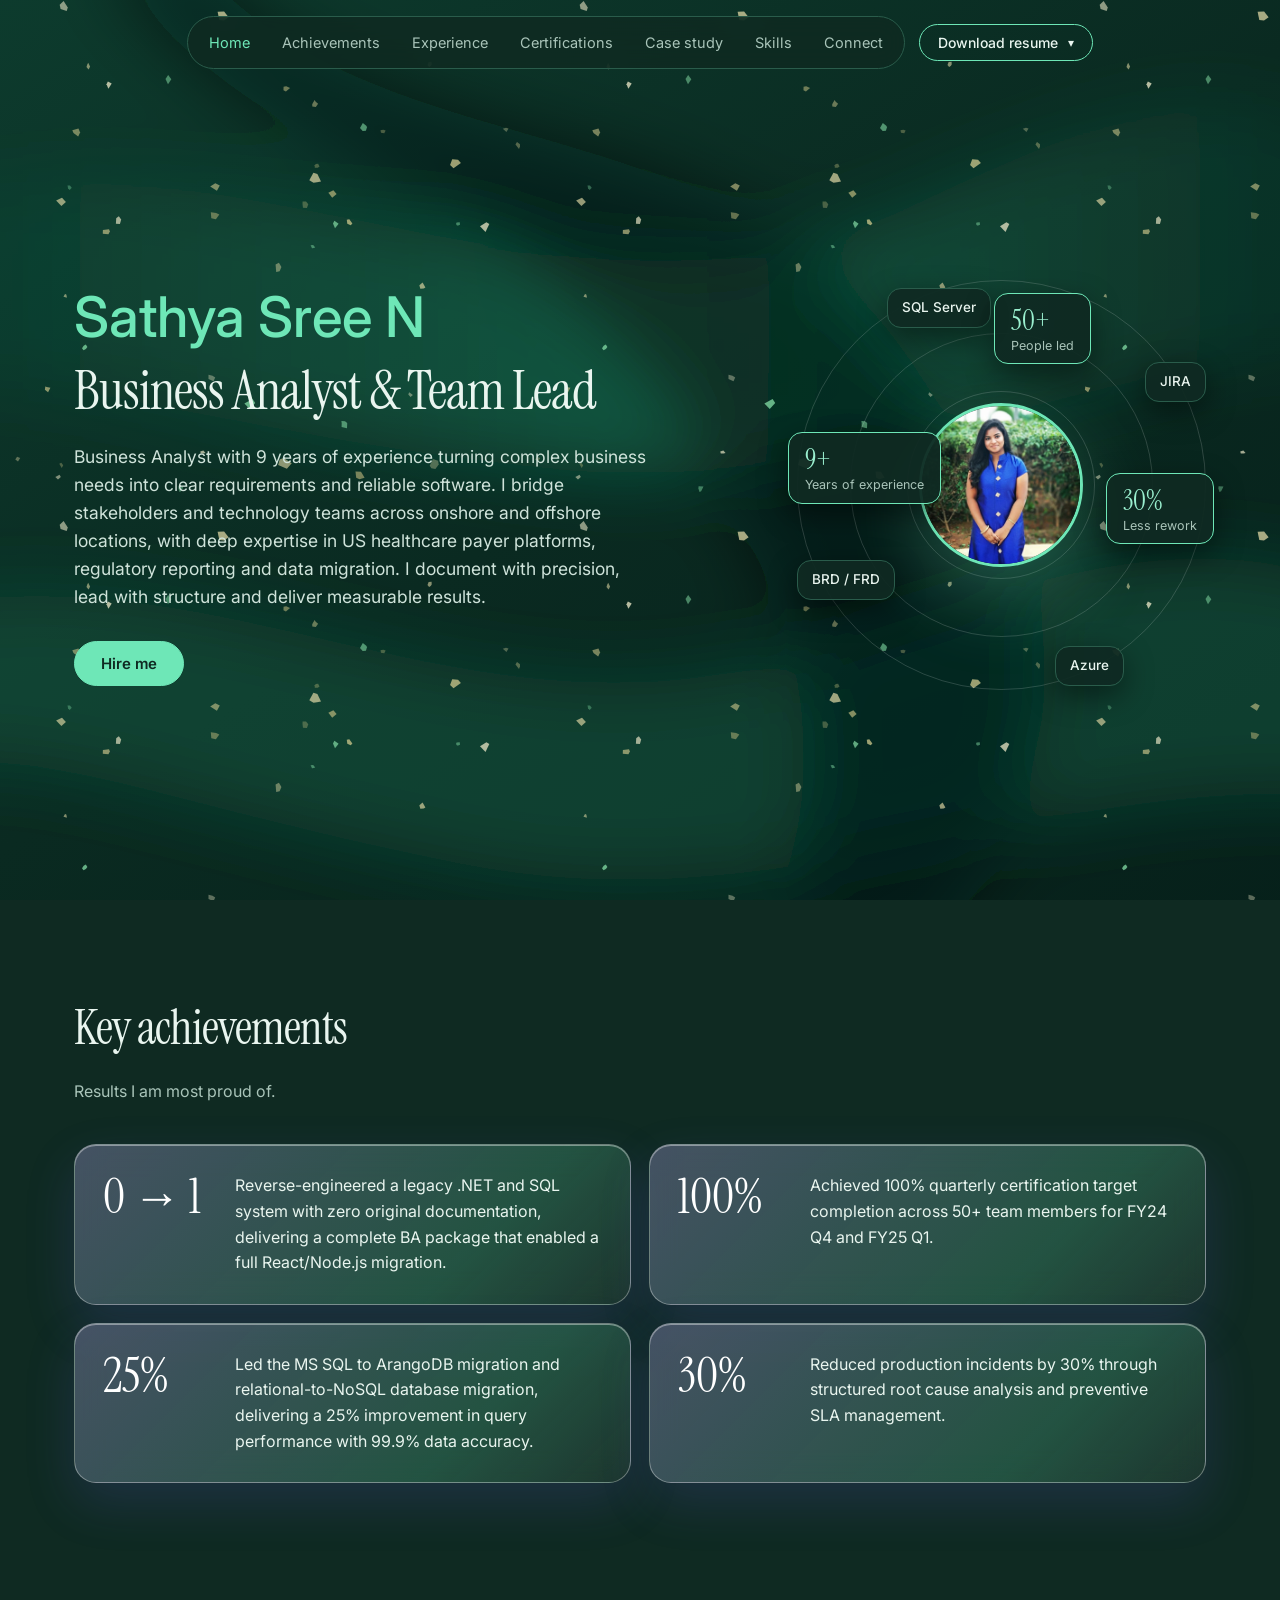
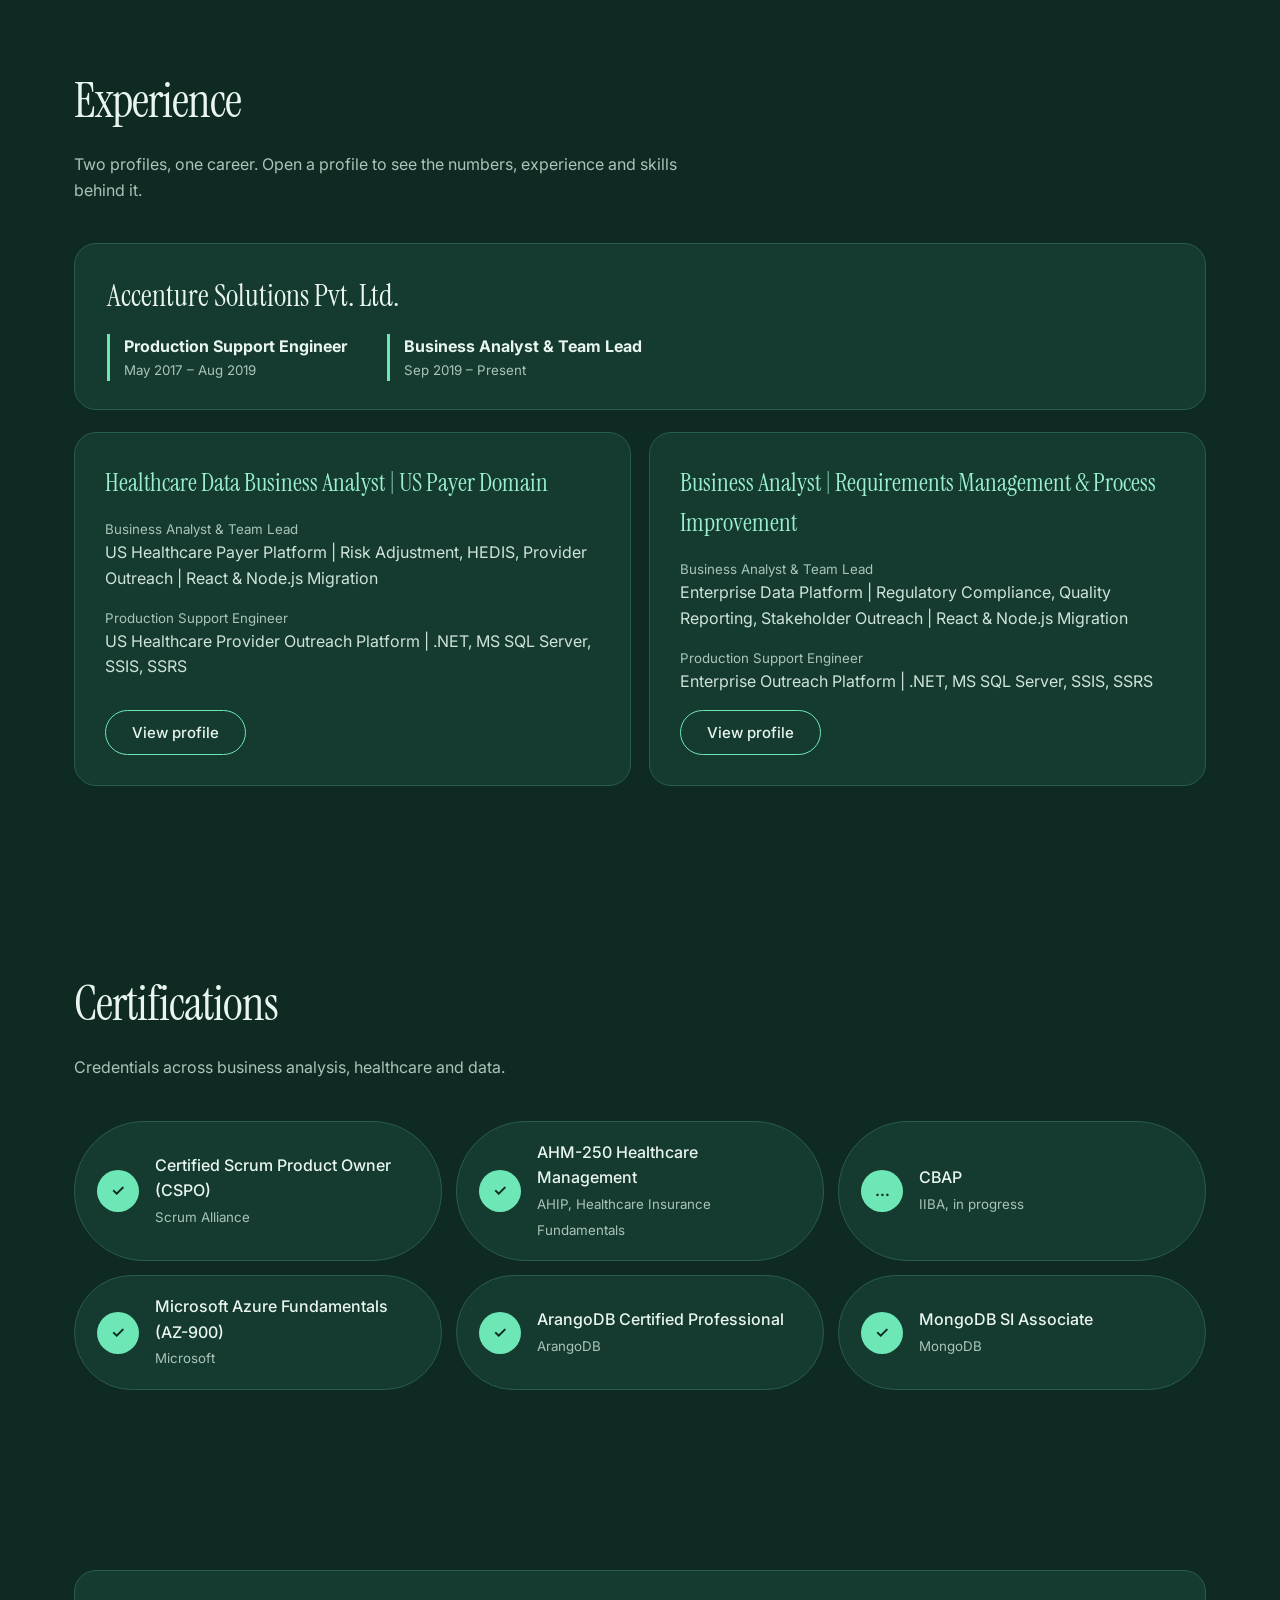
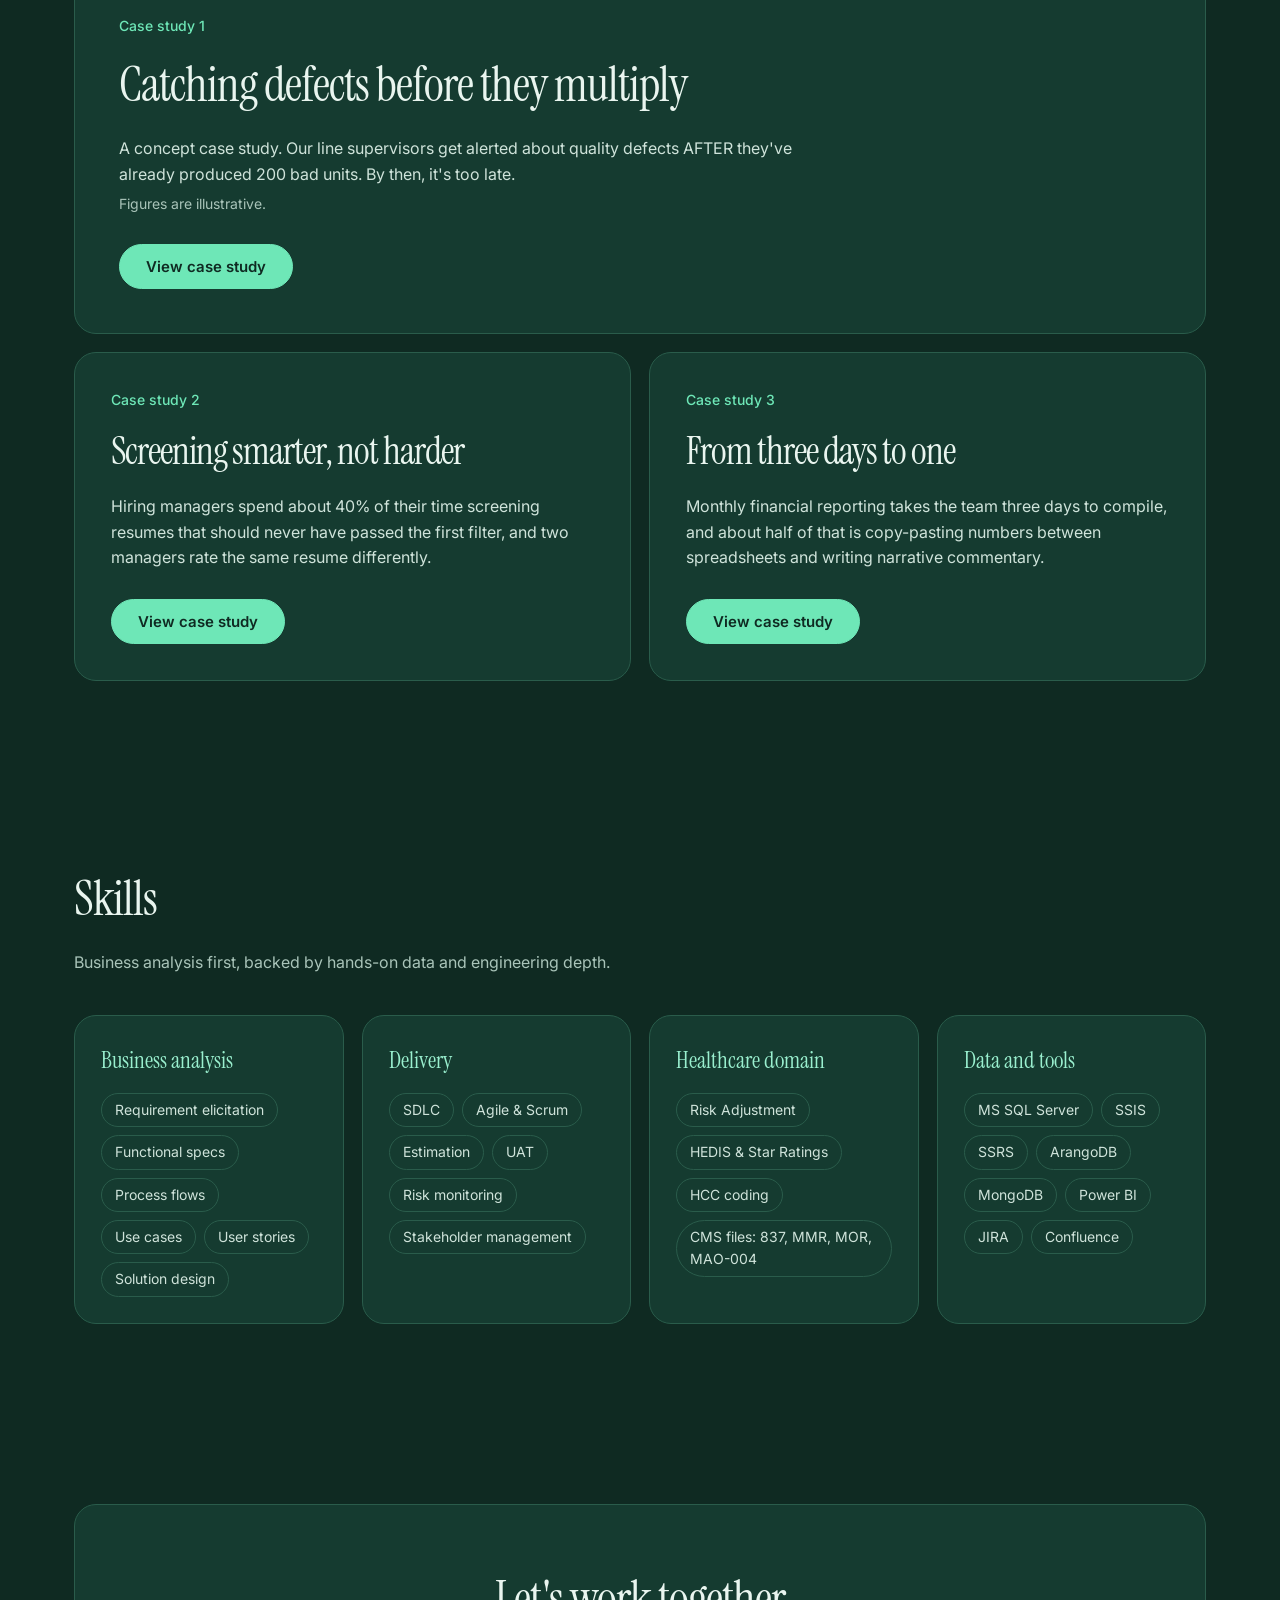
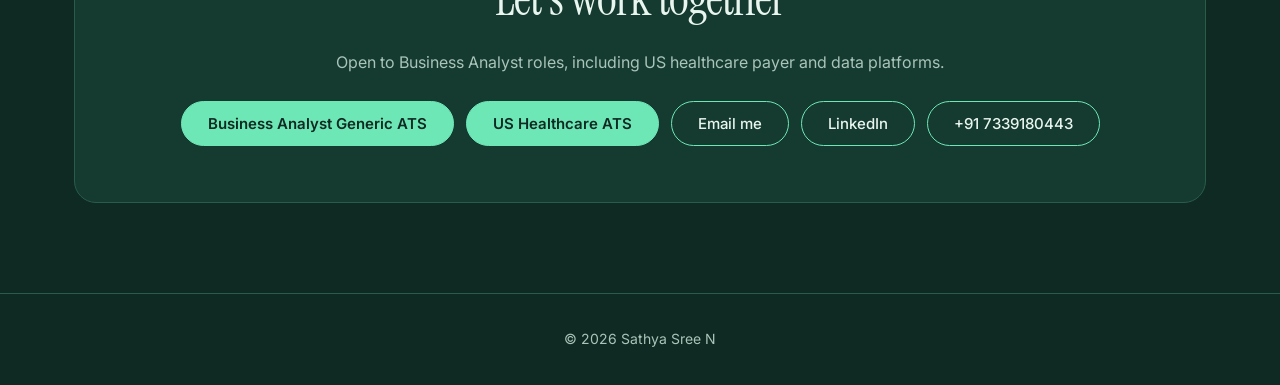
==== index.html @ e51406fa "Update index.html" ====
<!DOCTYPE html>
<html lang="en">
<head>
<meta charset="utf-8">
<meta name="viewport" content="width=device-width, initial-scale=1">
<title>Sathya Sree N | Business Analyst & Team Lead</title>
<meta name="description" content="Business Analyst and Team Lead with 9 years of experience in requirements management, process improvement and US healthcare payer platforms.">
<link rel="preconnect" href="https://fonts.googleapis.com">
<link rel="preconnect" href="https://fonts.gstatic.com" crossorigin>
<link href="https://fonts.googleapis.com/css2?family=Instrument+Serif:ital@0;1&family=Inter:wght@400;500;600&display=swap" rel="stylesheet">
<style>
:root{--bg:#0F2A22;--ink:#E9F5EF;--mute:#A9C4B9;--acc:#6EE7B7;--acc2:#9AF0CF;--card:#153B30;--line:#2A5C4B;--r:22px;--teal:#2bb3a3;--vio:#9b7bff;--paper:#F2F7F4;--deep:#0B6B4D;--text2:#3A5249;--serif:'Instrument Serif',Georgia,serif}
*{box-sizing:border-box;margin:0}
html{scroll-behavior:smooth;scroll-padding-top:90px}
body{font-family:'Inter',system-ui,sans-serif;color:var(--ink);background:var(--bg);line-height:1.6}
body::before{content:"";position:fixed;inset:0;z-index:-1;pointer-events:none;background:url("[data-uri]") 0 0/520px 520px repeat,url("[data-uri]") center/cover no-repeat}
html,body{overflow-x:hidden}body.lock{overflow:hidden}
a{color:inherit;text-decoration:none}
:focus-visible{outline:2px solid var(--acc2);outline-offset:3px}
.wrap{max-width:1180px;margin:0 auto;padding:0 24px}
.top{position:fixed;top:0;left:0;right:0;z-index:10;padding:16px 0}
.top .wrap{display:flex;align-items:center;justify-content:center;gap:14px}
nav{display:flex;gap:2px;padding:6px;border:1px solid var(--line);border-radius:99px;background:rgba(15,42,34,.82);backdrop-filter:blur(12px)}
nav a{padding:8px 15px;border-radius:99px;font-size:14.5px;color:var(--mute);transition:.2s;white-space:nowrap}
nav a:hover,nav a.on{color:var(--acc)}
.btn{display:inline-flex;align-items:center;gap:10px;padding:12px 26px;border-radius:99px;border:1px solid var(--acc);font:500 15px 'Inter';color:var(--ink);background:transparent;cursor:pointer;transition:.2s;white-space:nowrap}
.btn.solid{background:var(--acc);color:var(--bg);font-weight:600}
.dd{position:relative}.car{font-size:12px;transition:transform .2s}.dd.open .car{transform:rotate(180deg)}
.ddm{position:absolute;right:0;top:calc(100% + 10px);min-width:250px;padding:8px;border:1px solid var(--line);border-radius:18px;background:rgba(15,42,34,.97);backdrop-filter:blur(14px);box-shadow:0 20px 50px rgba(0,0,0,.5);opacity:0;visibility:hidden;transform:translateY(-8px);transition:.2s}
.dd.open .ddm{opacity:1;visibility:visible;transform:none}
.ddm a{display:block;padding:12px 16px;border-radius:12px;font-size:15px}.ddm a:hover,.ddm a:focus-visible{background:rgba(110,231,183,.16);color:var(--acc2)}
.btn.sm{padding:9px 18px;font-size:14px}
.btn:hover{background:var(--acc2);border-color:var(--acc2);color:var(--bg);transform:translateY(-2px)}
.hero{min-height:100vh;display:grid;grid-template-columns:1.25fr .75fr;align-items:center;gap:40px;padding-top:110px;padding-bottom:40px}
.name{font-size:clamp(34px,4.4vw,56px);line-height:1.2;color:var(--acc);font-weight:500}
h1{font-size:clamp(28px,4.2vw,58px);white-space:nowrap;font-weight:500;line-height:1.1;letter-spacing:-1.2px;margin:10px 0 22px}
.lead{max-width:580px;color:#CFE3DA;font-size:17.5px;margin-bottom:30px}
.glass{background:var(--card);border:1px solid var(--line);border-radius:var(--r);backdrop-filter:blur(14px)}
.orbit{position:relative;aspect-ratio:1;max-width:520px;width:100%;margin:auto}
.ring{position:absolute;border:1px solid rgba(255,255,255,.16);border-radius:50%;inset:0}
.ring:nth-child(2){inset:13%}.ring:nth-child(3){inset:27%}
.avatar{position:absolute;inset:30%;border-radius:50%;overflow:hidden;border:3px solid var(--acc);box-shadow:0 30px 80px rgba(110,231,183,.28)}
.avatar img{width:100%;height:100%;object-fit:cover;object-position:50% 18%}
.chip{position:absolute;padding:8px 14px;border-radius:14px;background:rgba(15,42,34,.94);border:1px solid var(--line);box-shadow:0 10px 30px rgba(0,0,0,.45);font-size:13.5px;font-weight:500;white-space:nowrap;animation:float 6s ease-in-out infinite}
.chip.st{padding:10px 16px;border-color:var(--acc);line-height:1.2}
.chip.st strong{display:block;font-size:24px;font-weight:600;color:var(--acc2)}.chip.st span{font-size:12.5px;color:var(--mute);font-weight:400}
.c1{top:2%;left:22%}.c2{top:20%;right:0;animation-delay:-2s}.c3{bottom:22%;left:0;animation-delay:-4s}.c4{bottom:1%;right:20%;animation-delay:-1s}
.s1{top:37%;left:-2%;animation-delay:-3s}.s2{top:47%;right:-2%;animation-delay:-5s}.s3{top:3%;right:28%;animation-delay:-2.5s}
@keyframes float{50%{transform:translateY(-10px)}}
section{padding:90px 0}
h2{font-size:clamp(30px,4vw,48px);font-weight:500;letter-spacing:-1px;margin-bottom:12px}
.sub{color:var(--mute);max-width:640px;margin-bottom:40px}
.tags{display:flex;flex-wrap:wrap;gap:8px}
.tags span{padding:5px 13px;border:1px solid var(--line);border-radius:99px;font-size:14px;color:#CFE3DA}
.grid4{display:grid;grid-template-columns:repeat(auto-fit,minmax(250px,1fr));gap:18px}.card{padding:26px}.card h3{font-size:19px;font-weight:500;margin-bottom:14px;color:var(--acc2)}.skills{border-top:1px solid var(--line)}
.srow{display:grid;grid-template-columns:230px 1fr;gap:24px;padding:22px 0;border-bottom:1px solid var(--line)}
.srow h3{font-size:18px;font-weight:500;color:var(--acc2)}
.ach{display:grid;grid-template-columns:1fr 1fr;gap:18px}
.achc{padding:28px;border-left:4px solid var(--acc);display:flex;gap:20px;align-items:flex-start}
.achc .m{font-size:40px;font-weight:600;color:var(--acc);line-height:1;min-width:112px}
.certs{display:grid;grid-template-columns:repeat(auto-fit,minmax(300px,1fr));gap:14px}
.cert{display:flex;gap:16px;align-items:center;padding:18px 22px;border:1px solid var(--line);border-radius:99px;background:var(--card)}
.cert i{width:42px;height:42px;border-radius:50%;background:var(--acc);color:var(--bg);display:grid;place-items:center;font-style:normal;font-weight:600;flex:none}
.cert b{display:block;font-weight:500}.cert small{color:var(--mute)}
.company{padding:28px 32px;margin-bottom:22px}
.company h3{font-size:26px;font-weight:500;margin-bottom:14px}
.roles{display:flex;flex-wrap:wrap;gap:12px 40px}
.roles div{border-left:3px solid var(--acc);padding-left:14px}.roles small{display:block;color:var(--mute)}
.two{display:grid;grid-template-columns:1fr 1fr;gap:18px}
.pcard{padding:30px;display:flex;flex-direction:column;gap:16px}
.pcard h3{font-size:22px;font-weight:500;color:var(--acc2)}
.pcard p{color:#CFE3DA}.pcard p small{display:block;color:var(--mute)}
.pcard .btn{align-self:flex-start;margin-top:auto}
.cs{padding:44px;text-align:left}
.cs p{max-width:700px;color:#CFE3DA;margin-bottom:6px}
.cs .btn{margin-top:22px}
.contact{text-align:center;padding:56px 30px}
.cta{display:flex;gap:12px;flex-wrap:wrap}.contact .cta{justify-content:center;margin-top:26px}
footer{padding:34px 0;text-align:center;color:var(--mute);font-size:14px;border-top:1px solid var(--line)}
/* modal */
dialog{width:min(1100px,94vw);max-height:90vh;margin:auto;border:1px solid var(--line);border-radius:26px;background:#0F2A22;color:var(--ink);padding:0;overflow:auto}
dialog::backdrop{background:rgba(0,0,0,.75);backdrop-filter:blur(4px)}
.x{position:sticky;top:14px;float:right;margin:14px 14px 0 0;width:40px;height:40px;border-radius:50%;border:1px solid var(--line);background:#153B30;color:var(--ink);font-size:18px;cursor:pointer;z-index:2}
.mb{padding:36px 40px 44px}
.mb h2{font-size:34px}.mb h3{font-size:22px;font-weight:500;margin:38px 0 6px;color:var(--acc2)}
.mb h4{font-weight:500;margin:20px 0 8px}
.mb p{color:#CFE3DA;margin-bottom:10px}
.mb ul{padding-left:20px;color:#DCEBE3}.mb li{margin-bottom:8px}
.nums{display:grid;grid-template-columns:repeat(auto-fit,minmax(170px,1fr));gap:12px;margin-top:14px}
.nums div{padding:18px;border:1px solid var(--line);border-radius:18px;background:var(--card)}
.nums b{display:block;font-size:34px;font-weight:600;color:var(--acc)}.nums span{font-size:14px;color:var(--mute)}
.scroll{overflow-x:auto;margin:10px 0}
table{border-collapse:collapse;width:100%;font-size:14px;min-width:560px}
th,td{padding:8px 12px;border-bottom:1px solid var(--line);text-align:left;vertical-align:top}
th{color:var(--mute);font-weight:500}
td.g{background:rgba(110,231,183,.12);color:var(--acc2);font-weight:500}
.row{display:flex;flex-wrap:wrap;gap:8px;align-items:stretch;margin:12px 0}
.box{flex:1 1 130px;padding:12px 14px;border:1px solid var(--line);border-radius:14px;background:var(--card);font-size:14px}
.box b{display:block;font-weight:500}.box span{color:var(--mute);font-size:13px}
.box.s{border-color:var(--teal)}.box.p{border-color:var(--vio)}.box.r{border-color:var(--acc)}.box.y{border-color:#e0b341}
.ar{align-self:center;color:var(--acc2)}
.lane{display:grid;gap:8px;align-items:center;padding:10px 0;border-bottom:1px dashed var(--line)}
.lane .ln{font-size:13px;color:var(--mute)}
.node{padding:8px 10px;border-radius:12px;font-size:13px;line-height:1.35;border:1px solid var(--line)}
.node.s{border-color:var(--teal);background:rgba(43,179,163,.12)}.node.p{border-color:var(--vio);background:rgba(155,123,255,.12)}
.node.d{border:2px solid #e0b341;border-radius:99px;text-align:center}.node.b{border-color:var(--acc);background:rgba(236,74,37,.2)}.node.l{border-style:dashed;color:var(--acc2)}
.tl-s td{background:rgba(43,179,163,.08)}.tl-p td{background:rgba(155,123,255,.08)}
.paper{background:#fff;color:#222;border-color:#ddd}.paper .x{background:#f1f1f1;color:#222;border-color:#ddd}
.paper .mb h2{color:#1a1a1a;font-weight:600;font-size:clamp(30px,4vw,44px);line-height:1.15}.paper .mb h3{color:#1a1a1a;font-weight:600;font-size:26px;margin:56px 0 6px;padding-top:28px;border-top:1px solid #e5e5e5}.paper .mb h4{color:#1a1a1a;font-weight:600}
.paper .mb p,.paper .mb li{color:#555}.paper .legend{color:#777}
.bar{display:flex;height:6px;width:240px;margin-bottom:34px}.bar i{flex:1}
.quote2{border-left:4px solid #1f7a63;padding:6px 0 6px 18px;font-size:18px;color:#222;margin:22px 0;max-width:760px}
.toc{display:grid;grid-template-columns:1fr 1fr;gap:4px 40px;margin-top:26px;font-size:14px;color:#444}
.paper .box{background:#f3f1ea;border:1.5px solid #bdb8a8;color:#333;text-align:center}.paper .box span{color:inherit;opacity:.85}
.paper .box.s{background:#e3f4ee;border-color:#2a9d7f;color:#0f5c47}.paper .box.p{background:#ecebfb;border-color:#5b57d6;color:#3a37a0}.paper .box.r{background:#fdeaea;border-color:#d64545;color:#8a1f1f}.paper .box.y{background:#fdf0dc;border-color:#d98b2b;color:#8a4b00}
.paper .ar{color:#555}
.paper th{color:#555;border-bottom:1px solid #ccc}.paper td{border-bottom:1px solid #eee;color:#333}
.paper tr.sh td{font-weight:600;color:#1a1a1a}.paper tr.sh.s td{background:#dff1ea}.paper tr.sh.p td{background:#e8e7fa}
.pill{display:inline-block;min-width:52px;padding:6px 10px;border-radius:8px;border:1.5px solid;text-align:center;font-weight:600}
.pill.R{background:#ecebfb;border-color:#5b57d6;color:#3a37a0}.pill.A{background:#e3f4ee;border-color:#2a9d7f;color:#0f5c47}.pill.C{background:#fdf0dc;border-color:#d98b2b;color:#8a4b00}.pill.I{background:#f1efe8;border-color:#bbb;color:#555}
.tb{display:flex;align-items:center;gap:14px;margin:10px 0;font-size:14px;color:#555}.tb>span:first-child{width:56px}
.t1{flex:1;height:34px;border-radius:8px;border:1.5px solid #d64545;background:#fdeaea}.t2{width:9%;height:34px;border-radius:8px;border:1.5px solid #2a9d7f;background:#e3f4ee}
.paper .nums div{background:#f3f1ea;border-color:#ddd}.paper .nums b{color:#1f7a63;font-size:26px}.paper .nums span{color:#555}
.lgd{display:flex;flex-wrap:wrap;gap:18px;font-size:13px;color:#555;margin-top:6px}.lgd i{display:inline-block;width:14px;height:14px;border:1.5px solid;border-radius:4px;margin-right:6px;vertical-align:-2px}
.legend{font-size:13px;color:var(--mute);margin-top:8px}
/* forest and mint refinements */
.cs-label{display:block;font-size:14px;font-weight:500;color:var(--acc);margin-bottom:10px}
.cs-row{display:grid;grid-template-columns:1fr 1fr;gap:18px;margin-top:18px}
.cs-row .cs{padding:36px}.cs-row .cs h2{font-size:clamp(28px,3vw,38px)}
/* case study pop-up: cream with iridescent lavender and mint glass */
.paper{background-color:#F4F2EC;background-image:radial-gradient(circle 280px at 94% 5%,rgba(140,123,224,.6),rgba(185,168,240,.35) 45%,transparent 72%),radial-gradient(circle 190px at 85% 2%,rgba(237,230,255,.95),transparent 70%),radial-gradient(circle 300px at 3% 55%,rgba(108,203,176,.55),rgba(159,230,206,.35) 45%,transparent 72%),radial-gradient(circle 190px at 11% 50%,rgba(228,251,243,.95),transparent 70%),radial-gradient(circle 260px at 98% 100%,rgba(185,168,240,.5),transparent 72%);background-size:100% 1700px;background-repeat:repeat-y;background-attachment:local;border:8px solid #fff;border-radius:36px;box-shadow:0 30px 90px rgba(91,79,196,.25)}
.paper .x{background:rgba(255,255,255,.8);backdrop-filter:blur(10px);border-color:#fff}
.paper .scroll,.paper .nums div{background:rgba(255,255,255,.62);backdrop-filter:blur(14px);border:1px solid #fff;border-radius:18px;box-shadow:0 12px 34px rgba(91,79,196,.08)}
.paper .scroll{padding:6px 14px}
.paper .btn.solid{background:#B9A8F0;border-color:#B9A8F0;color:#15141A}
.paper .btn.solid:hover{background:#15141A;border-color:#15141A;color:#fff}
.paper .mb h3{border-top-color:rgba(21,20,26,.1)}
/* case study pop-up: background artwork (assets/Case Study BG.jpeg) */
.paper .mb{position:relative;isolation:isolate}
.paper .mb::before{content:"";display:block;position:sticky;top:0;z-index:-1;height:90vh;margin:-36px -40px calc(36px - 90vh);pointer-events:none;background:linear-gradient(90deg,rgba(244,242,236,.5) 0%,rgba(244,242,236,.3) 50%,rgba(244,242,236,.15) 100%),url("assets/Case%20Study%20BG.jpeg") center/cover no-repeat}
/* key achievements cards: lavender and mint frosted glass */
.achc{background:linear-gradient(135deg,rgba(185,168,240,.32),rgba(110,231,183,.22) 70%,rgba(255,255,255,.06)),rgba(15,42,34,.55);border:1px solid rgba(255,255,255,.35);backdrop-filter:blur(16px);box-shadow:inset 0 1px 0 rgba(255,255,255,.4),0 20px 50px rgba(91,79,196,.2)}
.achc .m{color:#fff}
@media(max-width:900px){.paper .mb::before{margin:-24px -20px calc(24px - 90vh)}.cs-row{grid-template-columns:1fr}.cs-row .cs{padding:28px}}
:root{--serif:'Instrument Serif',Georgia,serif}
main h1,main h2,main h3,dialog:not(.paper) h2,dialog:not(.paper) h3{font-family:var(--serif);font-weight:400}
main h1{letter-spacing:-1px}
.card h3{font-size:23px}.pcard h3{font-size:25px}.company h3{font-size:30px}
.achc .m,.chip.st strong,.nums b{font-family:var(--serif);font-weight:400}
.achc .m{font-size:48px}.chip.st strong{font-size:28px}
.light{background:var(--paper);color:var(--bg)}
.light .sub{color:var(--text2)}
.light h2{color:var(--bg)}
.light .cert{background:#fff;border-color:#D3E2DA}
.light .cert b{color:var(--bg)}.light .cert small{color:var(--text2)}
.light .cert i{background:var(--deep);color:#fff}
@media(max-width:900px){nav{display:none}.top .wrap{justify-content:flex-end}.hero{grid-template-columns:1fr}h1{font-size:7vw}.orbit{max-width:360px}.chip{font-size:11.5px;padding:6px 10px}.chip.st{padding:7px 10px}.chip.st strong{font-size:18px}.chip.st span{font-size:10.5px}.ach,.two{grid-template-columns:1fr}.srow{grid-template-columns:1fr;gap:10px}.achc{flex-direction:column;gap:8px}.mb{padding:24px 20px}.toc{grid-template-columns:1fr}.cs{padding:28px}}
@media(prefers-reduced-motion:reduce){*{animation:none!important;scroll-behavior:auto!important}}
</style>
</head>
<body>
<div class="top"><div class="wrap">
<nav aria-label="Main"><a class="on" href="#home">Home</a><a href="#achievements">Achievements</a><a href="#experience">Experience</a><a href="#certifications">Certifications</a><a href="#case-study">Case study</a><a href="#skills">Skills</a><a href="#connect">Connect</a></nav>
<div class="dd"><button class="btn sm" id="ddbtn" aria-haspopup="true" aria-expanded="false">Download resume <span class="car">▾</span></button>
<div class="ddm" id="ddm" role="menu"><a role="menuitem" href="assets/Sathya_Sree_N_Resume_Generic_ATS.pdf" download>Business Analyst Generic ATS</a><a role="menuitem" href="assets/Sathya_Sree_N_Resume_Healthcare_ATS.pdf" download>US Healthcare ATS</a></div></div>
</div></div>

<main>
<div class="wrap hero" id="home">
<div>
<p class="name">Sathya Sree N</p>
<h1>Business Analyst &amp; Team Lead</h1>
<p class="lead">Business Analyst with 9 years of experience turning complex business needs into clear requirements and reliable software. I bridge stakeholders and technology teams across onshore and offshore locations, with deep expertise in US healthcare payer platforms, regulatory reporting and data migration. I document with precision, lead with structure and deliver measurable results.</p>
<div class="cta"><a class="btn solid" href="#connect">Hire me</a></div>
</div>
<div class="orbit">
<div class="ring"></div><div class="ring"></div><div class="ring"></div>
<div class="avatar"><img src="[data-uri]" alt="Sathya Sree N"></div>
<span class="chip c1">SQL Server</span><span class="chip c2">JIRA</span><span class="chip c3">BRD / FRD</span><span class="chip c4">Azure</span>
<div class="chip st s1"><strong>9+</strong><span>Years of experience</span></div>
<div class="chip st s2"><strong>30%</strong><span>Less rework</span></div>
<div class="chip st s3"><strong>50+</strong><span>People led</span></div>
</div>
</div>

<section id="achievements"><div class="wrap">
<h2>Key achievements</h2><p class="sub">Results I am most proud of.</p>
<div class="ach">
<div class="glass achc"><div class="m">0 → 1</div><p>Reverse-engineered a legacy .NET and SQL system with zero original documentation, delivering a complete BA package that enabled a full React/Node.js migration.</p></div>
<div class="glass achc"><div class="m">100%</div><p>Achieved 100% quarterly certification target completion across 50+ team members for FY24 Q4 and FY25 Q1.</p></div>
<div class="glass achc"><div class="m">25%</div><p>Led the MS SQL to ArangoDB migration and relational-to-NoSQL database migration, delivering a 25% improvement in query performance with 99.9% data accuracy.</p></div>
<div class="glass achc"><div class="m">30%</div><p>Reduced production incidents by 30% through structured root cause analysis and preventive SLA management.</p></div>
</div></div></section>

<section id="experience"><div class="wrap">
<h2>Experience</h2><p class="sub">Two profiles, one career. Open a profile to see the numbers, experience and skills behind it.</p>
<div class="glass company"><h3>Accenture Solutions Pvt. Ltd.</h3>
<div class="roles"><div><b>Production Support Engineer</b><small>May 2017 – Aug 2019</small></div><div><b>Business Analyst &amp; Team Lead</b><small>Sep 2019 – Present</small></div></div></div>
<div class="two">
<div class="glass pcard"><h3>Healthcare Data Business Analyst | US Payer Domain</h3>
<p><small>Business Analyst &amp; Team Lead</small>US Healthcare Payer Platform | Risk Adjustment, HEDIS, Provider Outreach | React &amp; Node.js Migration</p>
<p><small>Production Support Engineer</small>US Healthcare Provider Outreach Platform | .NET, MS SQL Server, SSIS, SSRS</p>
<button class="btn" data-profile="hc">View profile</button></div>
<div class="glass pcard"><h3>Business Analyst | Requirements Management &amp; Process Improvement</h3>
<p><small>Business Analyst &amp; Team Lead</small>Enterprise Data Platform | Regulatory Compliance, Quality Reporting, Stakeholder Outreach | React &amp; Node.js Migration</p>
<p><small>Production Support Engineer</small>Enterprise Outreach Platform | .NET, MS SQL Server, SSIS, SSRS</p>
<button class="btn" data-profile="gen">View profile</button></div>
</div></div></section>

<section id="certifications"><div class="wrap">
<h2>Certifications</h2><p class="sub">Credentials across business analysis, healthcare and data.</p>
<div class="certs">
<div class="cert"><i>✓</i><div><b>Certified Scrum Product Owner (CSPO)</b><small>Scrum Alliance</small></div></div>
<div class="cert"><i>✓</i><div><b>AHM-250 Healthcare Management</b><small>AHIP, Healthcare Insurance Fundamentals</small></div></div>
<div class="cert"><i>…</i><div><b>CBAP</b><small>IIBA, in progress</small></div></div>
<div class="cert"><i>✓</i><div><b>Microsoft Azure Fundamentals (AZ-900)</b><small>Microsoft</small></div></div>
<div class="cert"><i>✓</i><div><b>ArangoDB Certified Professional</b><small>ArangoDB</small></div></div>
<div class="cert"><i>✓</i><div><b>MongoDB SI Associate</b><small>MongoDB</small></div></div>
</div></div></section>

<section id="case-study"><div class="wrap">
<div class="glass cs">
<span class="cs-label">Case study 1</span>
<h2>Catching defects before they multiply</h2>
<p>A concept case study. Our line supervisors get alerted about quality defects AFTER they've already produced 200 bad units. By then, it's too late.</p>
<p style="color:var(--mute);font-size:14px">Figures are illustrative.</p>
<button class="btn solid" id="csbtn">View case study</button>
</div>
<div class="cs-row">
<div class="glass cs"><span class="cs-label">Case study 2</span><h2>Screening smarter, not harder</h2>
<p>Hiring managers spend about 40% of their time screening resumes that should never have passed the first filter, and two managers rate the same resume differently.</p><button class="btn solid" id="cs2btn">View case study</button></div>
<div class="glass cs"><span class="cs-label">Case study 3</span><h2>From three days to one</h2>
<p>Monthly financial reporting takes the team three days to compile, and about half of that is copy-pasting numbers between spreadsheets and writing narrative commentary.</p><button class="btn solid" id="cs3btn">View case study</button></div>
</div></div></section>

<section id="skills"><div class="wrap">
<h2>Skills</h2><p class="sub">Business analysis first, backed by hands-on data and engineering depth.</p>
<div class="grid4">
<div class="glass card"><h3>Business analysis</h3><div class="tags"><span>Requirement elicitation</span><span>Functional specs</span><span>Process flows</span><span>Use cases</span><span>User stories</span><span>Solution design</span></div></div>
<div class="glass card"><h3>Delivery</h3><div class="tags"><span>SDLC</span><span>Agile &amp; Scrum</span><span>Estimation</span><span>UAT</span><span>Risk monitoring</span><span>Stakeholder management</span></div></div>
<div class="glass card"><h3>Healthcare domain</h3><div class="tags"><span>Risk Adjustment</span><span>HEDIS &amp; Star Ratings</span><span>HCC coding</span><span>CMS files: 837, MMR, MOR, MAO-004</span></div></div>
<div class="glass card"><h3>Data and tools</h3><div class="tags"><span>MS SQL Server</span><span>SSIS</span><span>SSRS</span><span>ArangoDB</span><span>MongoDB</span><span>Power BI</span><span>JIRA</span><span>Confluence</span></div></div>
</div></div></section>

<section id="connect"><div class="wrap">
<div class="glass contact">
<h2>Let's work together</h2>
<p class="sub" style="margin:0 auto">Open to Business Analyst roles, including US healthcare payer and data platforms.</p>
<div class="cta">
<a class="btn solid" href="assets/Sathya_Sree_N_Resume_Generic_ATS.pdf" download>Business Analyst Generic ATS</a>
<a class="btn solid" href="assets/Sathya_Sree_N_Resume_Healthcare_ATS.pdf" download>US Healthcare ATS</a>
<a class="btn" href="mailto:nsathyasree96@gmail.com">Email me</a>
<a class="btn" href="https://linkedin.com/in/sathya-sree-nerinjil" target="_blank" rel="noopener">LinkedIn</a>
<a class="btn" href="tel:+917339180443">+91 7339180443</a>
</div></div></div></section>
</main>
<footer>© 2026 Sathya Sree N</footer>

<dialog id="dlg" aria-label="Details"><button class="x" aria-label="Close">✕</button><div class="mb" id="dbody"></div></dialog>

<script>
const $=s=>document.querySelector(s),dlg=$('#dlg'),body=$('#dbody');
const li=a=>'<ul>'+a.map(x=>'<li>'+x+'</li>').join('')+'</ul>';
const tbl=(h,r,cls)=>'<div class="scroll"><table><tr>'+h.map(x=>'<th>'+x+'</th>').join('')+'</tr>'+r.map(x=>'<tr'+(x._c?' class="'+x._c+'"':'')+'>'+x.map(c=>'<td>'+c+'</td>').join('')+'</tr>').join('')+'</table></div>';
const flow=(a,k)=>'<div class="row">'+a.map((x,i)=>(i?'<span class="ar">→</span>':'')+'<div class="box '+(k&&k[i]||'')+'"><b>'+x[0]+'</b><span>'+(x[1]||'')+'</span></div>').join('')+'</div>';
function open(html,cls){dlg.className=cls||'';body.innerHTML=html;dlg.showModal();document.body.classList.add('lock');dlg.scrollTop=0}
dlg.addEventListener('close',()=>document.body.classList.remove('lock'));
dlg.querySelector('.x').onclick=()=>dlg.close();
dlg.addEventListener('click',e=>{if(e.target===dlg)dlg.close()});

/* ---------- profiles ---------- */
const nums=[['9','Years of experience'],['30%','Less rework through stakeholder workshops'],['95%','On-time delivery adherence'],['98%','SLA adherence'],['50+','Team members led, 100% certified'],['25%','Query performance improvement'],['99.9%','Data accuracy and uptime'],['40%','Manual reporting effort cut']];
function prof(hc){
 const H=(a,b)=>hc?a:b;
 const ba=[
 H('Owned end-to-end requirements for a Risk Adjustment platform processing CMS regulatory files, including 837 professional/institutional claims, MMRs, MORs, and MAO-004 encounter submissions, ensuring software and systems aligned fully with CMS guidelines and client compliance obligations.','Owned end-to-end requirements for a compliance-driven data platform handling multiple categories of structured regulatory file submissions, ensuring software and systems aligned fully with governing standards and client compliance obligations.'),
 H('Designed and proposed solutions for HCC Combo Code logic covering ICD-10-CM combination mapping, UI override mechanics, and downstream scoring impact, enabling coders to accurately resolve complex diagnoses within the chart review workflow.','Designed and proposed solutions for complex business rule logic, including multi-condition combination mapping, UI override mechanics, and downstream scoring impact, enabling end users to accurately resolve multi-variable cases within a structured review workflow.'),
 H('Authored functional specifications, process flows, use cases, and user stories for a D3 reporting suite delivering provider and member engagement KPIs, Risk Score revenue projections, chart retrieval metrics, and HEDIS Star Ratings to clinical and operations leadership.','Authored functional specifications, process flows, use cases, and user stories for an executive reporting suite delivering engagement KPIs, revenue projections, retrieval metrics, and quality ratings to operational and executive leadership.'),
 'Reverse-engineered a legacy .NET and SQL Server application with zero existing documentation, independently rebuilding the complete BA specification package, including process flows, user stories, data flow diagrams, and acceptance criteria, to enable a React/Node.js migration.',
 'Facilitated cross-functional requirement workshops with '+H('US onshore','onshore')+' stakeholders, reducing rework cycles by approximately 30% through improved requirement clarity.',
 'Collaborated with project managers on project scope, objectives, and deliverables, supporting project planning and estimation using JIRA across a distributed onshore/offshore team, sustaining 95% on-time delivery adherence.',
 'Monitored project progress against plan, identifying risks and deviations early; directed the automation team and managed production support rotations, achieving 98% SLA adherence through structured shift scheduling and root cause analysis.',
 'Drove team capability development, achieving 100% quarterly certification completion across 50+ team members for FY24 Q4 and FY25 Q1.',
 'Participated in system testing, regression testing, and user acceptance testing (UAT), validating that implemented solutions met specified requirements; '+H('identified encounter-level chart review edge cases missed during QA.','identified complex review-logic edge cases missed during QA.')];
 const ps=[
 'Maintained 99.9% uptime for a .NET-based document processing and file intake application supporting '+H('US healthcare provider','enterprise')+' outreach operations.',
 'Optimized SQL stored procedures, queries, and triggers for high-volume data processing, improving data retrieval speed by 30% through query tuning and indexing.',
 'Built SSIS ETL pipelines and SSRS reports that automated manual reporting workflows, cutting manual effort by 40% and improving downstream data accuracy.',
 'Led the end-to-end '+H('MS SQL to ArangoDB','relational-to-NoSQL')+' migration, covering schema mapping, data integrity validation, and performance benchmarking, delivering a 25% query performance improvement with 99.9% data accuracy.',
 'Maintained 98% SLA compliance by performing root cause analysis on P1/P2 production incidents and implementing preventive fixes to reduce recurrence.'];
 const sk=hc?[['Domain','Risk Adjustment (RA), HEDIS & Star Ratings, HCC Coding, CMS Regulatory Files (837, MMR, MOR, MAO-004), Provider Outreach, Chart Review'],['BA Methods','Requirement Elicitation, Functional Specifications, Process Flow Mapping, Use Case & User Story Documentation, Solution Design'],['Project & Delivery','SDLC, Agile & Scrum, Project Scope & Planning, Estimation (JIRA), Risk Monitoring, System Testing, UAT & Validation'],['Databases','MS SQL Server, PL/SQL (Oracle), ArangoDB, MongoDB (SI Associate Certified)'],['ETL / Reporting','SSIS, SSRS, D3 Dashboard Requirements, Power BI (Familiarity)'],['Cloud / Tools','Microsoft Azure (AZ-900), Databricks (Read Access), JIRA, Trello, Confluence, MS Office, Zoho CRM']]
 :[['BA Methods','Requirement Elicitation, Functional Specifications, Process Flow Mapping, Use Case & User Story Documentation, Solution Design, BRD/FRD Authoring'],['Project & Delivery','SDLC, Agile & Scrum, Project Scope & Planning, Estimation (JIRA), Risk Monitoring, System Testing, UAT & Validation'],['Domain','Regulatory & Compliance Reporting, Quality Ratings & Scoring Models, Complex Business Rule Logic, Structured File Processing, Stakeholder Outreach'],['Databases','MS SQL Server, PL/SQL (Oracle), ArangoDB, MongoDB (SI Associate Certified)'],['ETL / Reporting','SSIS, SSRS, Executive Dashboard Requirements, Power BI (Familiarity)'],['Cloud / Tools','Microsoft Azure (AZ-900), Databricks (Read Access), JIRA, Trello, Confluence, MS Office, Zoho CRM']];
 return '<h2>'+H('Healthcare Data Business Analyst','Business Analyst')+'</h2><p>'+H('US Payer Domain','Requirements Management & Process Improvement')+'</p>'+
 '<h3>By the numbers: impact at a glance</h3><div class="nums">'+nums.map(n=>'<div><b>'+n[0]+'</b><span>'+n[1]+'</span></div>').join('')+'</div>'+
 '<h3>Experience</h3><h4>Business Analyst &amp; Team Lead | Accenture Solutions Pvt. Ltd. | Sep 2019 – Present</h4><p style="color:var(--mute)">'+H('US Healthcare Payer Platform | Risk Adjustment, HEDIS, Provider Outreach | React & Node.js Migration','Enterprise Data Platform | Regulatory Compliance, Quality Reporting, Stakeholder Outreach | React & Node.js Migration')+'</p>'+li(ba)+
 '<h4>Production Support Engineer | Accenture Solutions Pvt. Ltd. | May 2017 – Aug 2019</h4><p style="color:var(--mute)">'+H('US Healthcare Provider Outreach Platform','Enterprise Outreach Platform')+' | .NET, MS SQL Server, SSIS, SSRS</p>'+li(ps)+
 '<h3>Skills</h3>'+sk.map(s=>'<h4>'+s[0]+'</h4><p>'+s[1]+'</p>').join('');
}
document.querySelectorAll('[data-profile]').forEach(b=>b.onclick=()=>open(prof(b.dataset.profile==='hc')));

/* ---------- case study ---------- */
const K={s:['#e3f4ee','#2a9d7f','#0f5c47'],p:['#ecebfb','#5b57d6','#3a37a0'],d:['#fdf0dc','#d98b2b','#8a4b00'],b:['#fdeaea','#d64545','#8a1f1f'],l:['#efefef','#888','#333']};
function swim(lanes,cols,nodes,edges){
 const LW=118,CW=140,CH=58,GX=36,GY=40,LH=CH+GY,W=LW+cols*(CW+GX),H=lanes.length*LH+6;
 const P={};for(const k in nodes){const n=nodes[k],x=LW+(n[1]-1)*(CW+GX)+GX/2,cy=n[0]*LH+LH/2+8;P[k]={x,y:cy-CH/2,cx:x+CW/2,cy,r:x+CW,b:cy+CH/2,t:cy-CH/2}}
 let o='<svg viewBox="0 0 '+W+' '+H+'" style="min-width:'+Math.min(W,760)+'px;width:100%;display:block" font-family="Inter,Arial,sans-serif"><defs><marker id="ah" viewBox="0 0 10 10" refX="9" refY="5" markerWidth="7" markerHeight="7" orient="auto"><path d="M0 1L9 5L0 9z" fill="#444"/></marker></defs>';
 lanes.forEach((l,i)=>{o+='<line x1="0" x2="'+W+'" y1="'+(i*LH+2)+'" y2="'+(i*LH+2)+'" stroke="#bbb" stroke-dasharray="3 4"/><text x="0" y="'+(i*LH+22)+'" font-size="13" fill="#555">'+l+'</text>'});
 edges.forEach(e=>{const A=P[e[0]],B=P[e[1]],m=e[2]||'h';let d,lx,ly;
  if(m==='v'){const dn=B.cy>A.cy,y1=dn?A.b:A.t;d='M'+A.cx+' '+y1+'L'+A.cx+' '+B.cy+'L'+B.x+' '+B.cy;lx=A.cx+6;ly=(y1+B.cy)/2}
  else if(m==='u'){d='M'+A.cx+' '+A.t+'L'+A.cx+' '+B.cy+'L'+B.r+' '+B.cy;lx=A.cx+6;ly=(A.t+B.cy)/2}
  else if(Math.abs(A.cy-B.cy)<2){d='M'+A.r+' '+A.cy+'L'+B.x+' '+B.cy;lx=(A.r+B.x)/2-8;ly=A.cy-6}
  else if(Math.abs(A.cx-B.cx)<2){const dn=B.cy>A.cy,y1=dn?A.b:A.t,y2=dn?B.t:B.b;d='M'+A.cx+' '+y1+'L'+B.cx+' '+y2;lx=A.cx+6;ly=(y1+y2)/2+4}
  else{const xm=B.x-GX/2;d='M'+A.r+' '+A.cy+'L'+xm+' '+A.cy+'L'+xm+' '+B.cy+'L'+B.x+' '+B.cy;lx=xm+5;ly=(A.cy+B.cy)/2}
  o+='<path d="'+d+'" fill="none" stroke="#444" stroke-width="1.3" marker-end="url(#ah)"/>'+(e[3]?'<text x="'+lx+'" y="'+ly+'" font-size="12" fill="#444">'+e[3]+'</text>':'')});
 for(const k in nodes){const n=nodes[k],p=P[k],c=K[n[3]];
  o+=(n[3]==='d'?'<ellipse cx="'+p.cx+'" cy="'+p.cy+'" rx="'+CW/2+'" ry="'+CH/2+'"':'<rect x="'+p.x+'" y="'+p.y+'" width="'+CW+'" height="'+CH+'" rx="9"')+' fill="'+c[0]+'" stroke="'+c[1]+'" stroke-width="1.5"/><foreignObject x="'+p.x+'" y="'+p.y+'" width="'+CW+'" height="'+CH+'"><div style="width:100%;height:100%;display:flex;align-items:center;justify-content:center;text-align:center;padding:0 10px;box-sizing:border-box;font-size:12.5px;line-height:1.25;color:'+c[2]+'">'+n[2]+'</div></foreignObject>'}
 return '<div class="scroll">'+o+'</svg></div>'}
const lg=(a)=>'<div class="lgd">'+a.map(x=>'<span><i style="background:'+K[x[0]][0]+';border-color:'+K[x[0]][1]+'"></i>'+x[1]+'</span>').join('')+'</div>';
const L4=[['s','System acts'],['p','People act'],['d','Decision'],['b','Breach alert']];
const sec=(t,d)=>'<h3>'+t+'</h3>'+(d?'<p>'+d+'</p>':'');
const stg=[['Stage 1: Capture','s',['1|System, inspector|Unit reaches checkpoint|Time or count trigger','2|System, inspector|Auto-capture, or tablet entry|Raw reading','3|System|Validate range, duplicates, calibration|Valid or invalid flag','4|System|Time-stamp and tag the record|Traceable record']],['Stage 2: Evaluate','s',['5|System|Compare with active threshold|Within, warning or breach','6|System|Within limit: log, continue|Logged record','7|System|Warning: notify supervisor|Soft notice','8|System|Breach: go to alerting|Alert trigger','9|System|Bad data: tell maintenance, go manual|Fault ticket']],['Stage 3: Alert','s',['10|System|Create alert with full context|Alert record','11|System|Notify supervisor on line display and phone|Under 60 seconds','12|System|Start 5-minute timer|Timer running']],['Stage 4: Acknowledge and escalate','p',['13|Supervisor|Acknowledge alert|Time recorded','14|System|No reply in 5 min: tell QA, maintenance|Level 1 escalation','15|System|Still none: tell plant manager|Level 2 escalation']],['Stage 5: Assess and decide','p',['17|Supervisor, QA|Inspect line and suspect units|Findings','18|Supervisor|Stop, continue with controls, or false alarm|Decision record']],['Stage 6: Contain and correct','p',['19|System, supervisor|Quarantine and tag suspect units|Quarantine list','20|Maintenance|Find and fix the cause|Corrective action','21|QA, inspector|First-article inspection|Pass or re-fix','22|Supervisor|Restart only after a pass|Restart record']],['Stage 7: Close','p',['23|Supervisor|Record root cause, actions, scrap, downtime|Full alert record','24|System|Block closure until complete|Closure gate','25|QA|Approve critical and stop-line closures|Approved closure']],['Stage 8: Learn','p',['26|System|Write every event to audit log|Audit trail','27|System|Update dashboard|Live KPIs','28|QA, team|Weekly review, tune limits|Threshold changes']]];
const steps=h=>'<div class="scroll"><table><tr><th>#</th><th>Who</th><th>Action</th><th>Output</th></tr>'+stg.map(g=>'<tr class="sh '+g[1]+'"><td colspan="4">'+g[0]+'</td></tr>'+g[2].map(r=>'<tr>'+r.split('|').map(c=>'<td>'+c+'</td>').join('')+'</tr>').join('')).join('')+'</table></div>';
const pill=v=>'<span class="pill '+v[0]+'">'+v+'</span>';
function cs(){
 return '<div class="bar"><i style="background:#a32d2d"></i><i style="background:#8a5a00"></i><i style="background:#1f7a63"></i><i style="background:#5b4fc4"></i></div><h2>Catching defects before they multiply</h2><p style="font-size:18px">A business analyst case study, shown as diagrams</p><div class="quote2">Our line supervisors get alerted about quality defects AFTER they\'ve already produced 200 bad units. By then, it\'s too late.</div><p class="legend">Concept case study. Figures marked as assumed are illustrative and would be checked against plant data in a real engagement.</p>'+
 '<div class="toc"><span>The problem</span><span>Alert levels and containment</span><span>Stakeholders and RACI</span><span>Four swimlane diagrams</span><span>My approach</span><span>The 28 steps</span><span>Today and target</span><span>User stories and UAT plan</span><span>The eight-stage flow</span><span>Rollout and results</span></div>'+
 sec('The problem: four delays behind 200 bad units','The delays add up to about 20 minutes. At 10 units a minute, that is 200 bad units. The target is 2 minutes.')+
 flow([['Detection lag','Late batch check'],['Logging lag','Paper or Excel'],['Comms lag','Phone or radio'],['Decision lag','No stop rule']],['r','r','r','r']).replace(/→/g,'+')+
 '<div class="box" style="text-align:center;margin:10px 0"><b>Units at risk = line speed × total lag</b><span>At 10 units a minute</span></div>'+
 '<div class="tb"><span>Today</span><div class="t1"></div><span>20 min = 200 units</span></div><div class="tb"><span>Target</span><div class="t2"></div><span>2 min = under 20 units</span></div>'+
 sec('Stakeholders: who needs what','Seven stakeholders in three groups: those who respond, those who own quality and cost, and those who keep it running.')+
 tbl(['Respond to alerts','Own quality and cost','Keep it running'],[['<b>Line supervisors</b><br>Timely, simple alerts','<b>QA engineers</b><br>Own limits and closure','<b>IT and data team</b><br>MES and sensor links'],['<b>Maintenance</b><br>Early signal, context','<b>Plant manager</b><br>KPIs and escalation',''],['<b>Operators, inspectors</b><br>Quick tablet entry','<b>Customer quality team</b><br>Traceability records','']])+
 sec('RACI: one owner for each activity','Each activity has exactly one A/R owner: QA for limits and closure, the plant manager for final escalation, IT for uptime.')+
 tbl(['','Supervisor','QA','Maintenance','Plant mgr','IT'],[['Respond to alert','R','C','C','I','-'],['Set and change limits','C','A/R','C','I','-'],['Fix the root cause','C','C','R','I','-'],['Approve closure','C','A/R','C','I','-'],['Final escalation','I','I','I','A/R','-'],['Keep system running','I','I','I','I','A/R']].map(r=>r.map((c,i)=>i&&c!=='-'?pill(c):c)))+'<p class="legend">A/R owns it and does it · R does the work · C is consulted · I is informed</p>'+
 sec('My approach as the business analyst','Four steps, each with one output.')+flow([['Elicit','Shadow, interview → Pain points list'],['Baseline','Measure first → Current numbers'],['Analyze','Pareto + 5 Whys → Root causes'],['Design','Rules + flows → BRD, FRD, tests']],['p','p','p','p'])+
 sec('The process today and the target','Each step on the top row is replaced by the step below it.')+'<h4>Today</h4>'+flow([['Units pile up','Batch builds up'],['Late check','Batch end only'],['Slow message','Paper, then phone'],['Guess and act','No set rules']],['r','r','r','r'])+'<h4>Target</h4>'+flow([['Checkpoints','In the process'],['Auto-capture','Sensors + tablets'],['Instant alert','Within 60 seconds'],['Set response','Clear next steps']],['s','s','s','s'])+
 sec('The target flow in eight stages','The system handles the first three stages. People take over from acknowledgment onward.')+flow([['Capture','Real time'],['Evaluate','Seconds'],['Alert','Within 60 sec'],['Acknowledge','5 min per level']],['s','s','s','p'])+flow([['Assess','Stop or continue'],['Contain + fix','Per incident'],['Close','QA signs off'],['Learn','Weekly tuning']],['p','p','p','p'])+'<p class="legend">↻ Learning tunes the limits in Evaluate</p>'+lg([['s','System acts'],['p','People act']])+
 sec('Alert levels and escalation','Three severity levels, and who is told if nobody responds.')+'<h4>Three alert levels</h4>'+flow([['Warning','Trend drifting: notify'],['Critical','Breach: alert + timer'],['Stop-line','Safety defect: line stops']],['y','r','r']).replace(/→/g,'')+'<h4>If nobody responds</h4>'+flow([['Supervisor','Told in 60 seconds'],['QA + maintenance','After 5 min'],['Plant manager','After 10 min']],['s','y','r'])+
 sec('Containment: flag everything since the last good check','On a critical breach, only the suspect units are quarantined and re-inspected.')+flow([['Last good check',''],['Flagged as suspect','Units since the last good check'],['Alert','']],['s','r','r'])+flow([['Quarantine','Tag and hold'],['Re-inspect','Only suspect units'],['Decide','Release, rework, scrap']],['p','p','y'])+lg([['s','Good'],['b','Suspect']])+
 sec('Swimlane 1: capture and evaluate','Each reading is validated, then compared with the limit. The result is within limit, warning or breach.')+
 swim(['Operator, inspector','System','Line supervisor','Maintenance'],5,{a:[0,1,'1 Unit reaches checkpoint','p'],b:[0,2,'2b Manual entry on tablet','p'],c:[1,2,'2a Auto-capture from sensor','s'],d:[1,3,'3 Data valid?','d'],e:[1,4,'4-5 Compare to threshold','s'],f:[0,5,'6 Within limit: production runs','s'],g:[1,5,'8 Breach: go to alerting (A)','b'],h:[2,5,'7 Warning: send soft notice','s'],i:[3,3,'9 Sensor fault: alert + manual','s']},[['a','b'],['a','c','v'],['b','d'],['c','d'],['d','e','h','Yes'],['d','i','h','No'],['e','f'],['e','g'],['e','h']])+lg(L4)+
 sec('Swimlane 2: alert, escalate and decide','Alert within 60 seconds. If not acknowledged in 5 minutes, it escalates. The supervisor then decides.')+
 swim(['System','Line supervisor','QA + maintenance','Plant manager'],5,{a:[0,1,'10-12 Alert sent, timer starts','b'],b:[1,2,'Acked in 5 min?','d'],c:[1,3,'13 Acknowledge, 17 inspect units','p'],d:[1,4,'18 Decision?','d'],e:[0,5,'False alarm: log, tune limits','s'],f:[1,5,'B Stop line: go to stage 6','l'],g:[2,5,'Continue: more sampling, QA OK','p'],h:[2,2,'14 No ack: tell QA + maintenance','s'],i:[2,3,'Acked in 5 more min?','d'],j:[3,3,'15 Plant manager directs response','p']},[['a','b','v'],['b','c','h','Yes'],['b','h','h','No'],['h','i'],['i','c','h','Yes'],['i','j','h','No'],['c','d'],['d','e'],['d','f'],['d','g']])+lg(L4.concat([['l','Link to next stage']]))+
 sec('Swimlane 3: contain and correct','Suspect units are quarantined, the cause is fixed and proven, and only then does the line restart.')+
 swim(['System','Maintenance','QA engineer','Line supervisor'],6,{a:[0,1,'19 Quarantine suspect units','s'],b:[1,2,'20 Find and fix the cause','p'],c:[2,3,'21 First-article inspection','p'],d:[2,4,'Article OK?','d'],e:[3,5,'22 Restart line, tight sampling','p'],f:[3,6,'To stage 7: closure','l']},[['a','b','v'],['b','c'],['c','d'],['d','e','h','Yes'],['d','b','u','No: re-fix'],['e','f']])+lg([['s','System acts'],['p','People act'],['d','Decision'],['l','Link to next stage']])+
 sec('Swimlane 4: close and learn','Closure is blocked until the root cause is recorded. A weekly review tunes the limits.')+
 swim(['Line supervisor','System','QA engineer'],5,{a:[0,1,'23 Record root cause + actions','p'],b:[1,2,'24 All fields complete?','d'],c:[2,3,'25 QA approves the closure','p'],d:[1,4,'26-27 Audit log and dashboard','s'],e:[2,5,'28 Weekly review: tune limits','p']},[['a','b','v'],['b','a','u','No'],['b','c','h','Yes'],['c','d'],['d','e']])+'<p class="legend">Critical and stop-line alerts need QA approval · Warning alerts close on supervisor sign-off · ↻ New limits go back to stage 2</p>'+lg([['s','System acts'],['p','People act'],['d','Decision']])+
 sec('The 28 steps','Steps 1 to 28, with who does each step and what it produces. Teal rows: system-led stages. Purple rows: people-led stages.')+steps()+'<p class="legend">The source diagram numbers go from 15 to 17; there is no step 16.</p>'+
 sec('User stories and acceptance checks','Four stories, with short Given, When, Then checks.')+'<h4>The four stories</h4>'+tbl(['#','Who','I want','So that'],[['1','Line supervisor','An alert when defect rate crosses the limit','I stop the line before more bad units'],['2','QA engineer','Suspect units flagged automatically','Only affected units are re-inspected'],['3','QA engineer','Control over limit changes','Alert quality stays consistent'],['4','Maintenance technician','Alerts on unreliable sensor data','No false alarms, no missed defects']])+
 '<h4>Story 1 checks: alert on breach</h4>'+tbl(['Given','When','Then'],[['A limit is set','Defect rate crosses it','Supervisor alerted within 60 seconds'],['Alert not acknowledged','5 minutes pass','Goes to QA and maintenance'],['Still not acknowledged','5 more minutes pass','Goes to plant manager'],['Alert acknowledged','Supervisor closes it','Root cause and decision required'],['Any alert','Raised, changed or closed','Written to audit log']])+
 '<h4>Stories 2 to 4 checks</h4>'+tbl(['#','Given','When','Then'],[['2','A critical breach','Alert is raised','All units since last good check tagged suspect'],['3','A limit change request','It is submitted','Live only after QA approval; versions kept'],['4','Sensor out of calibration','Data arrives','Flagged invalid; switch to manual inspection']])+
 sec('UAT plan: 12 scenarios','Grouped by what each scenario tests: alert path, people and rules, failure cases.')+tbl(['#','Scenario','Expected result'],[['1','Normal within-limit data','Logged, no alert'],['2','Warning-level drift','Soft notice, line continues'],['3','Critical breach','Alert in 60 seconds, timer starts'],['4','No acknowledgment','Escalates at 5 and 10 minutes'],['5','Stop-line defect','Line held; restart blocked until QA clears'],['6','Close without root cause','System blocks closure'],['7','Sensor fault','Fault alert; manual fallback'],['8','Network outage, then recovery','Buffered data back-filled, none lost'],['9','Shift handover with open alert','Alert transfers with acknowledgment'],['10','Override or snooze','Reason required, logged, time-limited'],['11','Limit change','Needs QA approval; version logged'],['12','Audit log check','Every event traceable end to end']])+
 sec('Rollout: start with one line','Each phase moves on only when its exit check is met. The pilot starts in shadow mode.')+flow([['Prepare','Agree baseline'],['Pilot','One line, 6-8 weeks'],['Expand','Similar lines'],['Scale','Whole plant']],['p','s','s','s'])+'<h4>Move on when</h4>'+flow([['Sign-off done',''],['False alarms under 10%',''],['Results hold',''],['Held one quarter','']],['y','y','y','y'])+
 sec('Target results (assumed)','Figures are illustrative and would be validated against plant data.')+'<div class="nums"><div><b>About 200 → under 20</b><span>Units made before detection: about 200 today, under 20 target</span></div><div><b>About $312K → $31K</b><span>Scrap loss per year: about $312K today, about $31K target</span></div><div><b>About $280K a year avoided</b><span>Scrap only, before rework and returns</span></div></div>';
}
$('#csbtn').onclick=()=>open(cs(),'paper');
const BAR='<div class="bar"><i style="background:#a32d2d"></i><i style="background:#8a5a00"></i><i style="background:#1f7a63"></i><i style="background:#5b4fc4"></i></div>';
const T=(h,r)=>tbl(h,r.map(x=>x.split('|')));
const R5=(h,r)=>tbl(h,r.map(x=>x.split('|').map((c,i)=>i&&c!=='-'?pill(c):c)));
const N=a=>'<div class="nums">'+a.map(x=>'<div><b>'+x[0]+'</b><span>'+x[1]+'</span></div>').join('')+'</div>';
const hd=(t,s,q)=>BAR+'<h2>'+t+'</h2><p style="font-size:18px">'+s+'</p><div class="quote2">'+q+'</div><p class="legend">Concept case study. Figures marked as assumed are illustrative and would be validated with real data.</p>';
const pdf=f=>'<p style="margin-top:40px"><a class="btn solid" href="assets/'+f+'" target="_blank" rel="noopener">Open the full PDF with all diagrams</a></p>';
const F4=['p','p','p','p'];
function cs2(){
 return hd('Screening smarter, not harder','Cutting hiring manager screening time without losing good candidates or fairness','Hiring managers spend about 40% of their time screening resumes that should never have passed the first filter, and two managers rate the same resume differently.')+
 sec('The problem: why screening takes 40% of a manager time','Load = applications × share reaching the manager × minutes per review. About 7 of the 10 hours per role go on obvious rejects (assumed).')+
 flow([['Applications','250 per role'],['Share reaching manager','Most are forwarded'],['Minutes each','2.5 per resume'],['Screening load','10 hours per role']],['p','p','p','r']).replace('→','×').replace('→','×').replace('→','=')+
 sec('What I found (illustrative)','About three quarters of rejects come from four objective gaps. That is a scorecard problem, not a reading-speed problem.')+
 T(['Why managers reject resumes','Share of 300 sampled rejects (assumed)'],['Missing a core skill|30%','Not enough experience|22%','Work authorization, location|15%','Seniority mismatch|10%','Missing licence or certificate|9%','Other or unclear|8%','Incomplete or unreadable|6%'])+
 N([['~43% agree','3 managers, same 30 resumes'],['62%','Rejects decided in under 30 seconds'],['~70%','Obvious rejects reaching managers']])+
 sec('Stakeholders: who needs what','Seven stakeholders in four groups.')+
 T(['Group','Stakeholders and what they need'],['Decide|Hiring managers: little reading. Department heads: faster fills.','Run screening|Recruiters and TA: clear rules. TA lead and HR: consistency and SLA.','Protect and support|Compliance: fair and defensible. IT and ATS admin: stable ATS links.','Experience it|Candidates: status and fairness.'])+
 sec('RACI: who owns each activity','Every activity has one accountable owner. IT owns the ATS, compliance owns bias response, the TA lead owns the rules.')+
 R5(['','Hiring mgr','Recruiter','TA lead','Compliance','IT'],['Sign off scorecard|A|R|C|C|-','Maintain rules|C|R|A|C|I','Review bands, shortlist|I|A/R|C|-|-','Shortlist decision|A/R|C|I|-|-','Bias monitoring|I|C|R|A|I','ATS setup|I|C|I|I|A/R'])+
 sec('My approach: the first 30 days','Four weeks from listening to signed-off requirements.')+
 flow([['Week 1: Listen','Stakeholder map'],['Week 2: Analyze','Baseline, options'],['Week 3: Design','Draft scorecards'],['Week 4: Commit','BRD, pilot plan']],F4)+
 sec('Options considered','Five options scored against weighted criteria: time saved 30%, consistency 20%, legal and bias risk 25%, time to value 15%, cost 10%.')+
 T(['Option','Weighted score out of 5'],['A Calibration training only|3.40','B ATS knockouts only|3.15','<b>C Scorecard, rules, human review|3.75</b>','D AI ranking model|2.85','E Outsource screening|2.90'])+'<p>D saves the most time but scores worst on legal risk and explainability, so it is kept for phase 2.</p>'+
 sec('The process today and the target','Each step on the top row is replaced by the step below it.')+'<h4>Today</h4>'+flow([['Loose job post','Vague criteria'],['All forwarded','Manager reads all'],['Ad hoc shortlist','No reasons kept'],['Nothing learned','No feedback loop']],['r','r','r','r'])+'<h4>Target</h4>'+flow([['Agreed scorecard','Signed off first'],['Hard facts filter','Knockouts only'],['Scored and reviewed','Recruiter checks all'],['Short shortlist','5-8, 48-hour SLA']],['s','s','s','s'])+
 sec('Key design decision: assist, do not decide','The system never rejects anyone on score alone. Only configured hard knockouts auto-decline, and those are audited.')+
 T(['The system does','People do'],['Declines only hard knockouts|Recruiter reviews every band','Scores and explains every candidate|Recruiter can override, with a reason','Routes candidates by band|Anyone can ask for human review','Logs every score and decision|Manager decides who is interviewed'])+
 sec('Bands and routing','Every candidate lands in a queue that a person reviews. Band C is never skipped. Cut-offs come from past hires and are tuned weekly (assumed).')+
 flow([['Band A: 75+','Fast review, about 1 min'],['Band B: 50 to 74','Review queue, reason code'],['Band C: under 50','Weekly review, promote or archive']],['s','y','p'])+
 sec('The eight-stage flow','The system handles intake, filtering, scoring and the audit trail. People decide.')+
 flow([['1 Scorecard','Before posting'],['2 Apply','Real time'],['3 First filter','Minutes'],['4 Score and route','Under 5 min']],['p','s','s','s'])+flow([['5 Recruiter review','1 business day'],['6 Manager decides','48 hours'],['7 Feedback loop','Weekly'],['8 Comms and audit','Per event']],['p','p','p','s'])+lg([['s','System acts'],['p','People act']])+
 sec('Fairness and validity checks','Two monthly checks: is it fair, and do the scores predict outcomes?')+
 flow([['Track pass rates','By group, every stage'],['Below 0.80?','Four-fifths rule'],['Pause auto-decline','All to human review'],['Compliance acts','Adjust and document']],['s','d','r','p'])+flow([['Compare bands','Advance, offer, hire'],['Band A vs Band C','Target: 2x or more'],['Go or no-go','Rework criteria if not']],['s','s','p'])+
 sec('User stories','Six stories.')+T(['#','Who','I want','So that'],['1|Hiring manager|To review only candidates who meet the must-haves|I spend time on real prospects','2|Recruiter|Each score explained|I can confirm or override quickly','3|Compliance officer|Pass rates tracked by group|Adverse impact is caught early','4|Candidate|To know my status and how to ask for review|The process feels fair','5|Recruiter|Scorecard changes versioned|Decisions stay consistent and auditable','6|TA lead|To see whether bands predict outcomes|I know the scoring is worth trusting'])+
 sec('UAT plan: 16 scenarios','')+T(['#','Scenario','Expected result'],['1|Meets all must-haves|Band A, fast review, shortlist','2|Hard knockout fails|Respectful decline; logged with rule ID','3|Borderline candidate|Band B queue with explanation','4|Band C candidate|Low-priority queue; not declined','5|Unreadable resume|Manual queue; never auto-declined','6|Duplicate application|Records merged; latest scored','7|Recruiter overrides a score|Reason required and logged','8|Manager does not respond|Reminder at 24 h; escalation at 48 h','9|Reject without a reason|System blocks submission','10|Scorecard changed mid-search|New version; pipeline re-scored','11|Impact ratio below 0.80|Auto-decline paused; compliance told','12|Candidate asks for human review|Recruiter task; reply within 3 days','13|Internal or referral candidate|Fast-tracked to review; still scored','14|Status emails at each stage|Sent correctly; no early rejection notice','15|Audit log check|Every score and decision traceable','16|Validity report|Advance and hire rates by band'])+
 sec('Rollout: start with 2-3 roles','Each phase moves on only when its exit check is met. The pilot starts in shadow mode for two weeks.')+
 flow([['Prepare','Baseline agreed'],['Pilot','Passes the gate'],['Expand','Results hold'],['Scale','Held two quarters']],['p','s','s','s'])+'<p>Pilot gate (assumed): precision 55%+, false negatives under 5%, impact ratio 0.80+, Band A at 2x Band C, manager rating 4/5, screening time down 50%+.</p>'+
 sec('Target results and business case (assumed)','Targets would be validated with real data. This is manager capacity redirected to interviewing, not cash saved.')+
 N([['40% → 10%','Manager time on screening'],['30% → 60%+','Shortlist precision'],['~$594K','Net annual benefit (expected)'],['~2.4 months','Payback (expected)']])+
 T(['Case','Net annual benefit','Payback'],['Conservative|$131K|~16.5 months','Expected|$594K|~2.4 months','Optimistic|$707K|~1.5 months'])+'<p>Screening costs about $922K a year today: 20 managers × 16 hours a week × $60 × 48 weeks.</p>'+
 pdf('Case_study_2_Screening_Smarter_Not_Harder_Diagrams.pdf');
}
function cs3(){
 return hd('From three days to one','Making monthly financial reporting faster, safer, and more insightful','Monthly financial reporting takes the team three days to compile, and about half of that is copy-pasting numbers between spreadsheets and writing narrative commentary.')+
 sec('The problem: where 192 preparer hours go','About half the effort is copy-paste, commentary and chasing owners. The target is about 90 hours.')+
 T(['Preparer hours per cycle (assumed)','Today','Target'],['Copy-paste across workbooks|60 h|6 h','Writing variance commentary|36 h|18 h','Reconciling and fixing errors|34 h|24 h','Chasing owners for explanations|20 h|8 h','Review and sign-off|22 h|20 h','Formatting and distribution|20 h|14 h','<b>Total</b>|<b>192 h</b>|<b>about 90 h</b>'])+
 sec('Why it takes three days','Every step is manual and one after another. Errors are found late, at review.')+
 flow([['Data ready','9 manual pulls'],['Checks, fixes','Late, by hand'],['Commentary','From scratch'],['Review','Errors, versions']],['r','r','r','r'])+
 N([['14 workbooks','Fed by 9 manual pulls'],['3 errors a cycle','Caught at review'],['2 final packs','Circulating each cycle'],['25 of 400 lines','Meet materiality']])+
 '<p>About 70% of today commentary only restates the numbers. The system writes the fact, and people add the why. Owners needed about 3 follow-ups each before replying.</p>'+
 sec('Stakeholders: who needs what','Eight stakeholders in four groups.')+
 T(['Group','Stakeholders and what they need'],['Sponsor|CFO: a fast, trusted pack. Executives: insight to decide.','Own the numbers|Controller: controls and audit trail. Accounting: early exceptions.','Do the work|FP&A analysts: less assembly. Budget owners: a short, fair form.','Assure and support|IT and data team: read-only extracts. Audit: lineage and approvals.'])+
 sec('RACI: who owns each activity','The controller owns checks and mapping, FP&A owns explanations, IT owns the pipeline.')+
 R5(['','CFO','Controller','FP&A','Owners','IT'],['Define pack and KPIs|A|C|R|C|-','Data lock, extraction|I|A|C|-|R','Reconciliations|I|A|C|-|C','Mapping, materiality|I|A|R|-|C','Variance explanations|I|I|A|R|-','Commentary approval|I|C|A/R|-|-','Pack sign-off|A|R|R|-|-','Pipeline uptime|I|I|I|-|A/R'])+
 sec('My approach: the first 30 days','Four weeks from shadowing the close to signed-off requirements.')+
 flow([['Week 1: Listen','Workbook inventory'],['Week 2: Analyze','Baseline, options'],['Week 3: Design','Draft controls spec'],['Week 4: Commit','BRD, pilot plan']],F4)+
 sec('Options considered','Weights: cycle time 30%, accuracy and control 25%, cost 15%, time to value 15%, adoption risk 15%.')+
 T(['Option','Weighted score out of 5'],['A Excel hygiene|3.20','<b>B Data layer, controls, workflow|3.80</b>','C Full EPM platform|3.35','D GenAI on spreadsheets|2.80','E Outsource reporting|2.70'])+'<p>D is fast but scores worst on accuracy and lineage, so AI is kept for words only, in a later phase. C has the highest ceiling but is costly and slow, and still needs clean mapped data first.</p>'+
 sec('The process today and the target','Each step on the top row is replaced by the step below it.')+'<h4>Today</h4>'+flow([['Manual pulls','9 pulls, 14 workbooks'],['Late checks','Found at review'],['Chase and write','Commentary from scratch'],['Many versions','Two final packs']],['r','r','r','r'])+'<h4>Target</h4>'+flow([['Auto extracts','One governed model'],['Gate first','Checks before the pack'],['Material lines','System writes the facts'],['One locked pack','Approved, auditable']],['s','s','s','s'])+
 sec('Key design decision: numbers from the system, words from people','Every figure comes from a reconciled model. AI, if used, only drafts words around approved facts, and a tie-out blocks any figure not in the model.')+
 T(['The system does','People do'],['Pulls and maps every number|Fix exceptions at the source','Runs the checks before anyone reads|Owners explain the why','Writes the fact line for each variance|Analyst reviews and approves wording','Blocks any figure not in the model|Controller and CFO sign off'])+
 sec('The reconciliation gate','Controls run before anyone reads a number. Red blocks the pack and cannot be waived.')+
 flow([['Green: proceed','All checks pass'],['Amber: controller decides','Waive with a logged reason'],['Red: pack blocked','Fix at source, re-run']],['s','y','r'])+
 sec('The eight-stage flow','The system does the heavy lifting. People handle exceptions and judgment.')+
 flow([['1 Close and lock','WD+1 noon'],['2 Ingest and map','Under 30 min'],['3 Controls','Under 4 h incl. fixes'],['4 Variances','Minutes']],['p','s','s','s'])+flow([['5 Commentary','Same day'],['6 Build, approve','Within 3 hours'],['7 Publish','Day 1, close of business'],['8 Improve','Monthly']],['p','p','s','p'])+lg([['s','System acts'],['p','People act']])+
 sec('User stories','Six stories.')+T(['#','Who','I want','So that'],['1|Financial controller|Numbers checked automatically before a pack is built|Errors are caught early','2|Budget owner|A short form for only the material variances I own|Explaining takes minutes','3|FP&A lead|Every figure in the commentary checked against the model|Text never contradicts the numbers','4|CFO|One approved, version-stamped pack|No doubt which numbers are final','5|Auditor|To trace any reported number to source|I can test it quickly','6|Controller|To adjust materiality rules by account class|Commentary load matches risk'])+
 sec('UAT plan: 16 scenarios','')+T(['#','Scenario','Expected result'],['1|Clean month, all checks green|Pack built automatically; time within target','2|Missing entity or source file|Check fails; IT alerted; no partial pack','3|Unmapped account|Exception queue; pack blocked until mapped','4|Reconciliation break (red)|Blocked; owner fixes; re-run; gate passes','5|Amber check waived|Reason required; approval logged','6|Late journal after lock|Approval needed; re-run; new data version','7|Materiality rules applied|Only lines above thresholds get tasks','8|Owner does not respond|Reminder at 4 h; escalation at 8 h','9|Narrative has a wrong figure|Tie-out blocks the draft','10|GenAI draft (phase 2)|Only model figures; edits logged; human approves','11|Issue found in pack review|Pack rebuilds as a new draft version','12|Approval chain|No publish without controller and CFO','13|Adjustment after publication|Restated version; original kept','14|Access control|Payroll detail only for authorized roles','15|Audit trace|Any number traced to source in under 10 minutes','16|Parallel run|Automated pack matches manual within tolerance'])+
 sec('Rollout: pilot in parallel first','The manual process keeps running during the pilot, and the new pack is compared line by line each cycle.')+
 flow([['Prepare','Baseline agreed'],['Pilot','Passes the gate'],['Expand','Targets hold'],['Scale','Held two quarters']],['p','s','s','s'])+'<p>Pilot gate, 3 monthly cycles (assumed): within 0.1% of manual totals, zero unexplained differences, 1.5 days or less by cycle 3, controller signs off the checks.</p>'+
 sec('Target results and business case (assumed)','Labor savings are a floor, not the headline. The close pack costs about $150K a year today: 8 people × 3 days × 8 hours × 12 cycles × $65.')+
 N([['3 days → 1','Time to final pack'],['192 → ~90 h','Preparer hours per month'],['~$98K','Net annual benefit (expected)'],['~8.6 months','Payback (expected)']])+
 T(['Case','Net annual benefit','Payback'],['Conservative|$40K|~28.8 months','Expected|$98K|~8.6 months','Optimistic|$131K|~5.0 months'])+'<p>The stronger case is earlier insight, stronger control and reuse on other reports.</p>'+
 pdf('Case_Study_3_From_Three_Days_To_One_Diagrams.pdf');
}
$('#cs2btn').onclick=()=>open(cs2(),'paper');
$('#cs3btn').onclick=()=>open(cs3(),'paper');


const dd=document.querySelector('.dd'),ddb=document.getElementById('ddbtn');
const setDd=o=>{dd.classList.toggle('open',o);ddb.setAttribute('aria-expanded',o)};
ddb.addEventListener('click',e=>{e.stopPropagation();setDd(!dd.classList.contains('open'))});
document.addEventListener('click',e=>{if(!dd.contains(e.target))setDd(false)});
document.addEventListener('keydown',e=>{if(e.key==='Escape')setDd(false)});
const links=[...document.querySelectorAll('nav a')];
const io=new IntersectionObserver(es=>es.forEach(e=>{if(e.isIntersecting)links.forEach(l=>l.classList.toggle('on',l.getAttribute('href')==='#'+e.target.id))}),{rootMargin:'-45% 0px -50% 0px'});
document.querySelectorAll('#home,section').forEach(s=>io.observe(s));
</script>
</body>
</html>
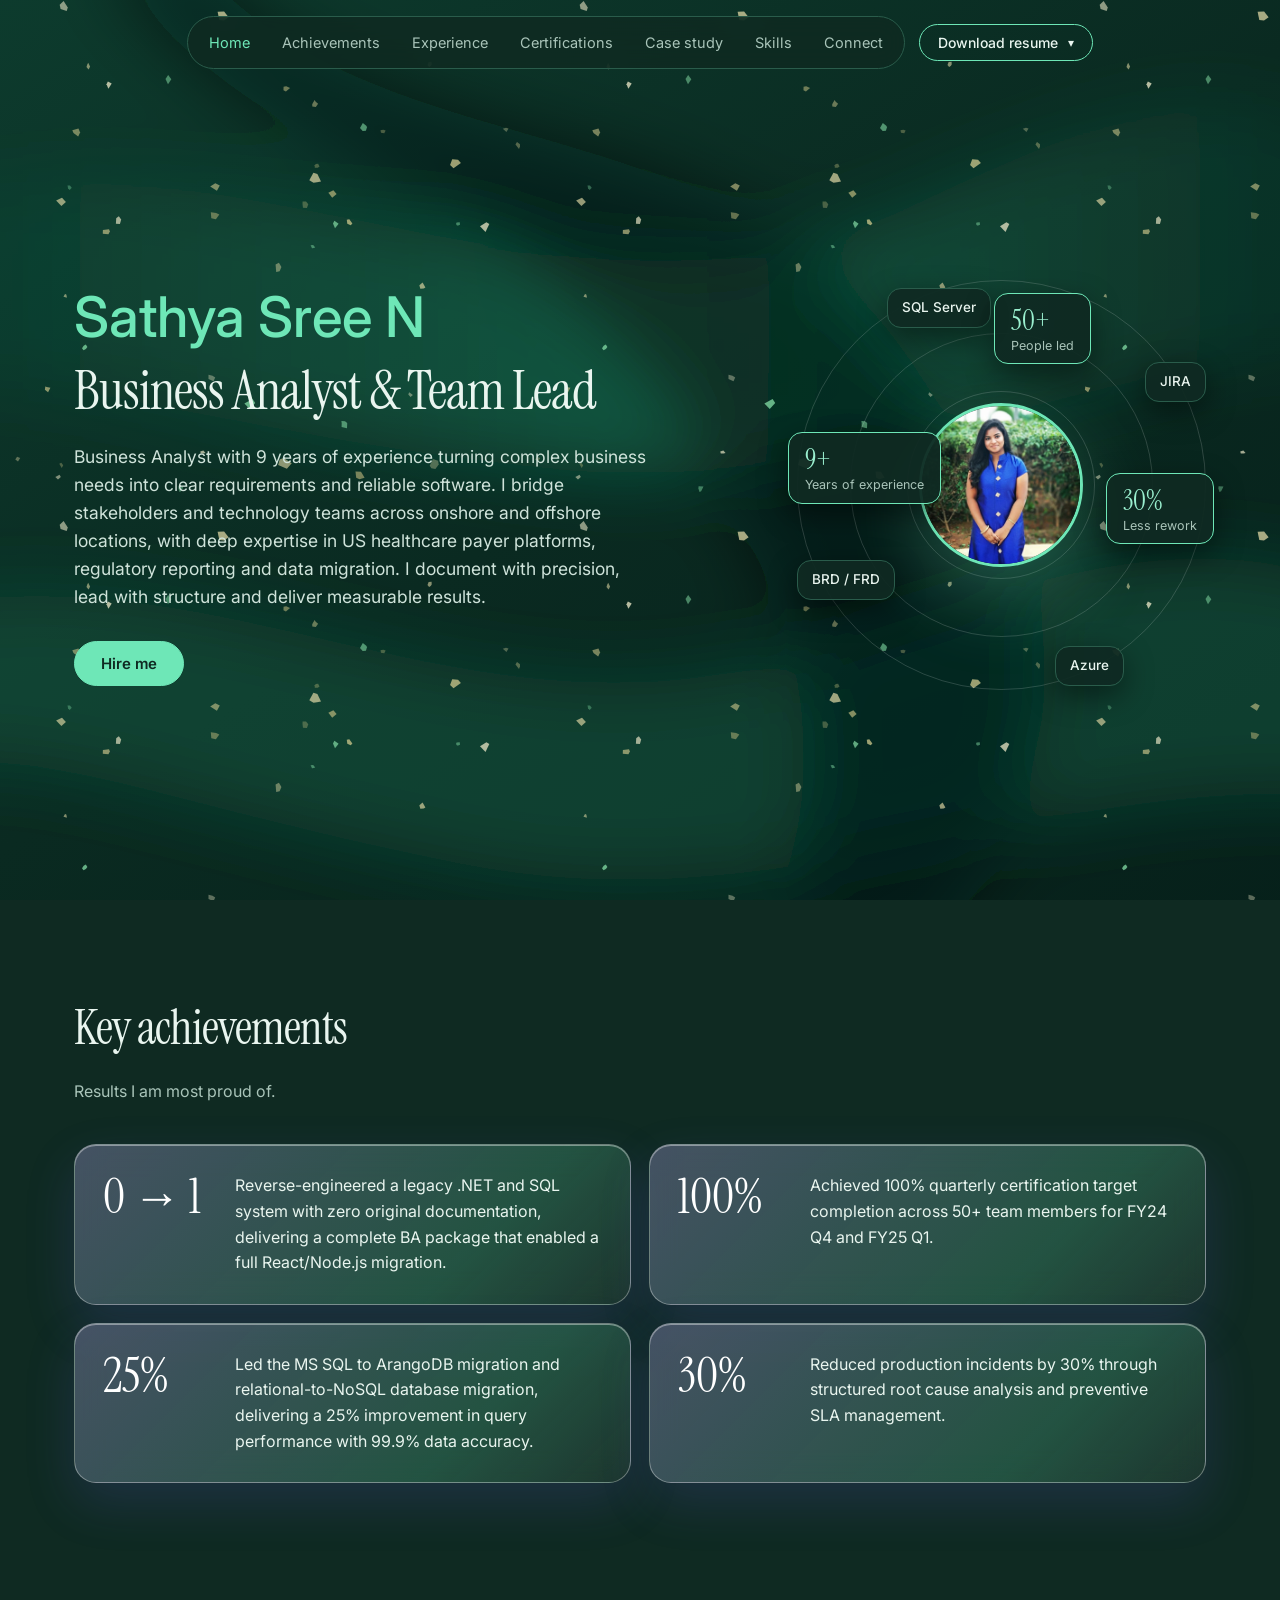
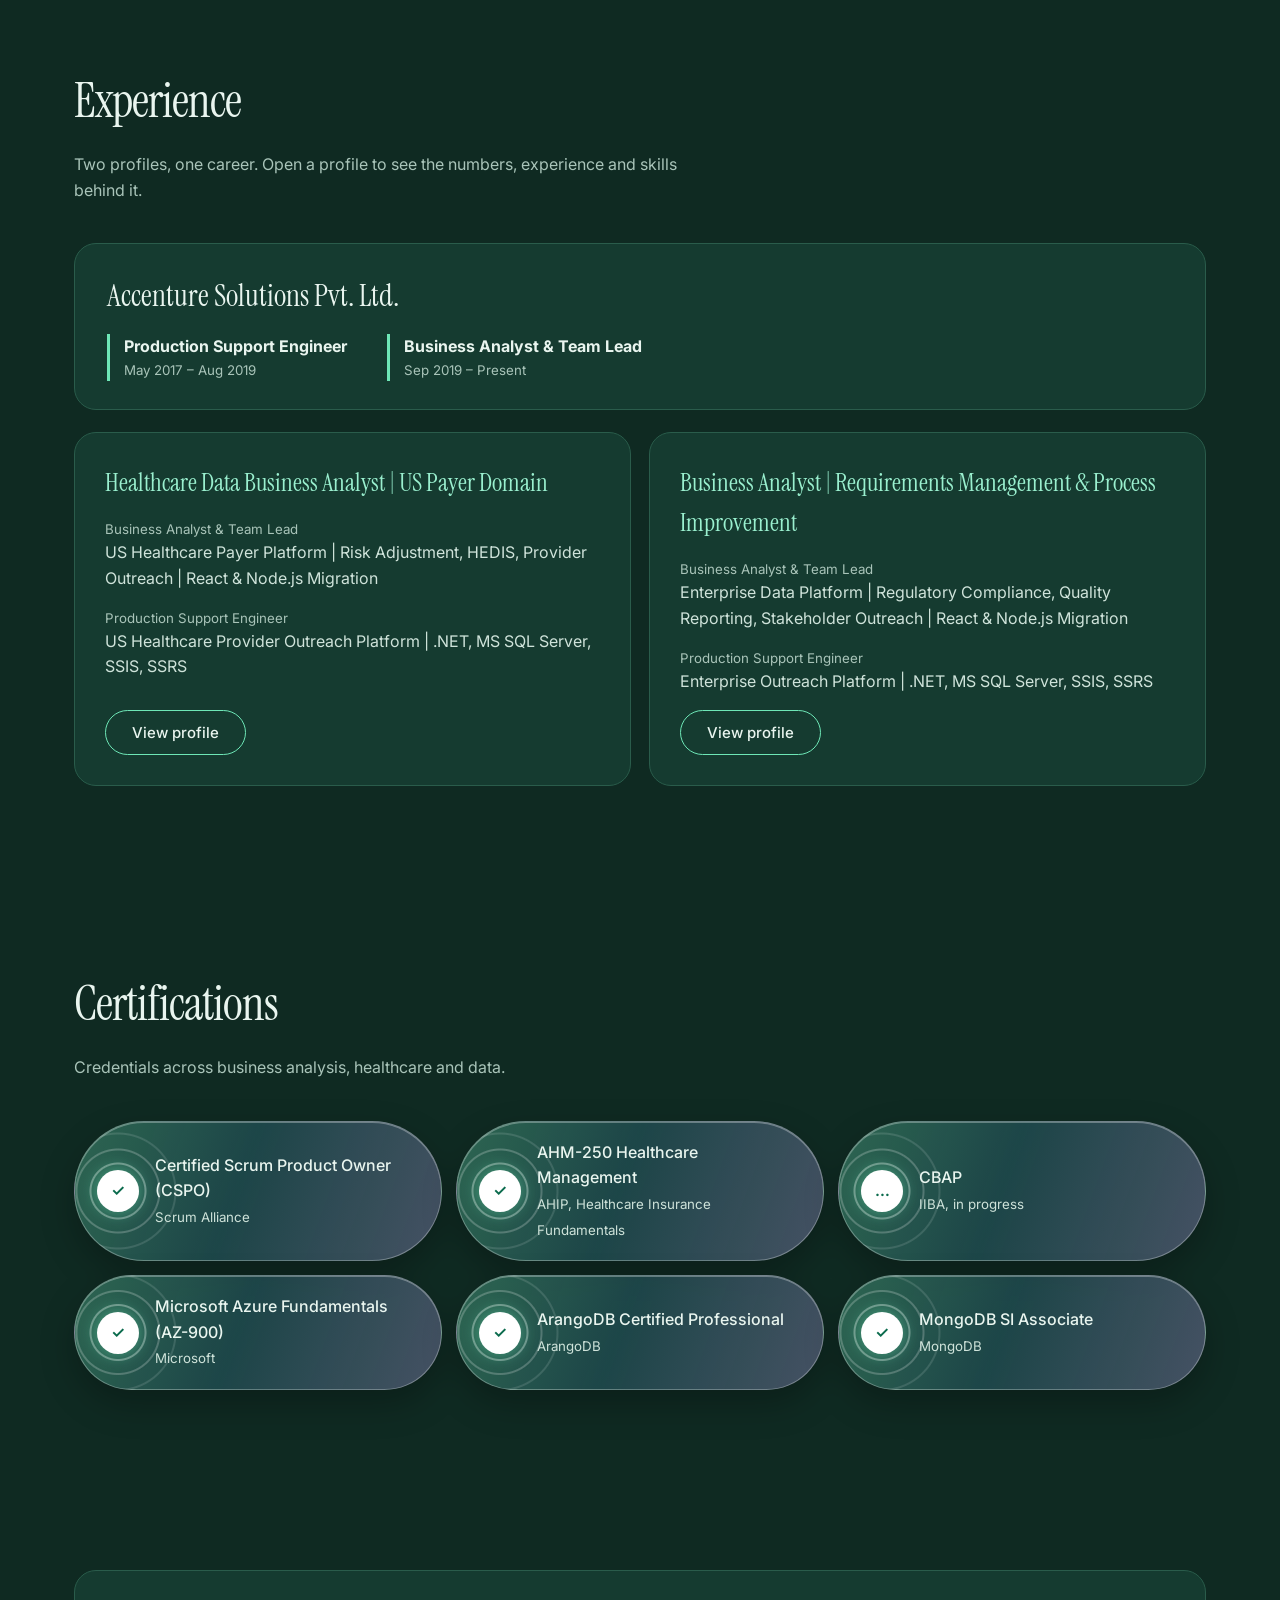
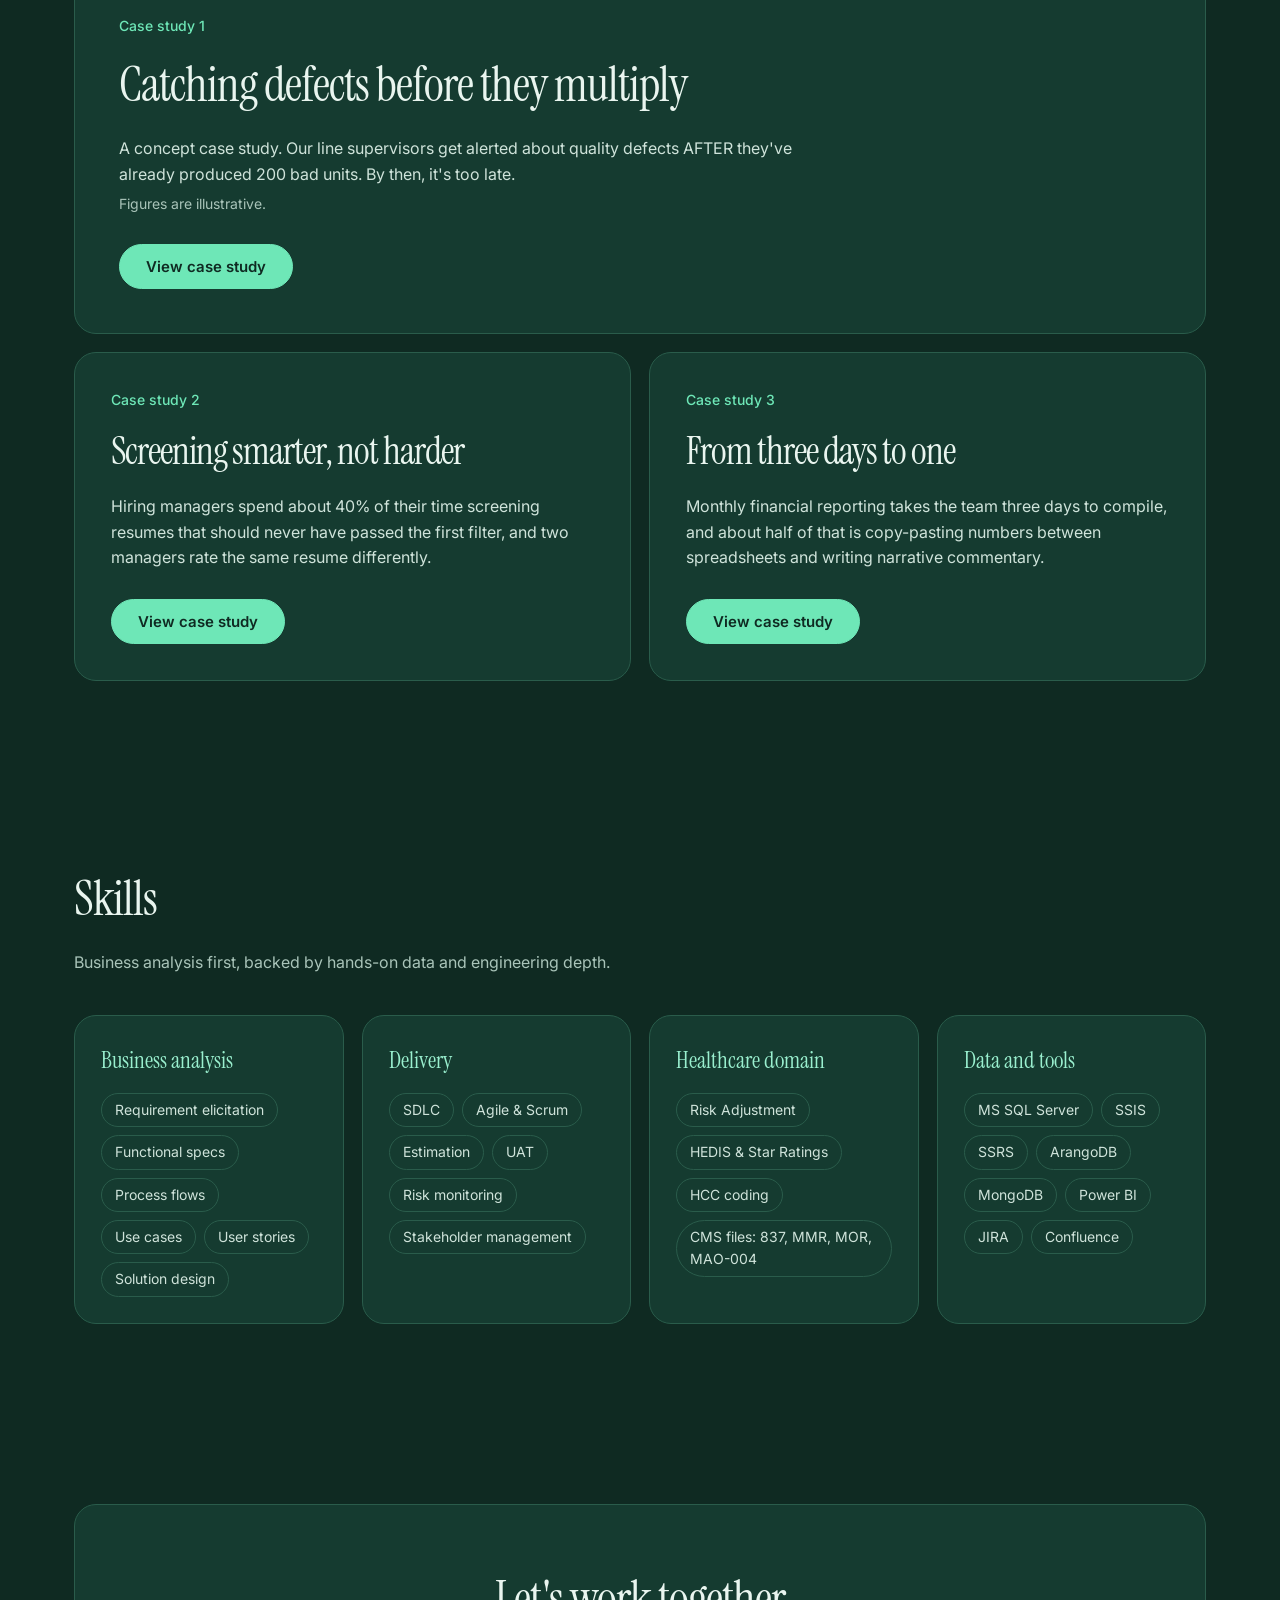
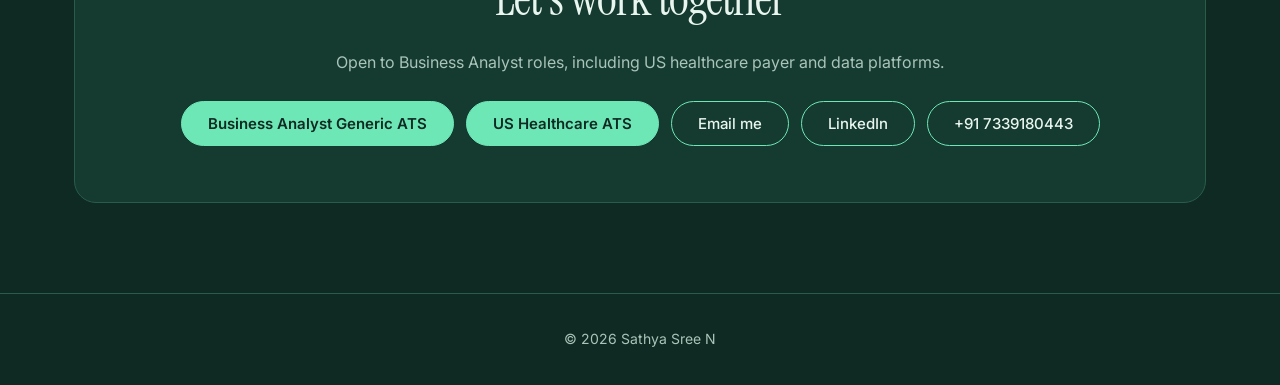
==== commit 817f235f: "Update index.html" ====
--- a/index.html
+++ b/index.html
@@ -141,6 +141,10 @@
 /* key achievements cards: lavender and mint frosted glass */
 .achc{background:linear-gradient(135deg,rgba(185,168,240,.32),rgba(110,231,183,.22) 70%,rgba(255,255,255,.06)),rgba(15,42,34,.55);border:1px solid rgba(255,255,255,.35);backdrop-filter:blur(16px);box-shadow:inset 0 1px 0 rgba(255,255,255,.4),0 20px 50px rgba(91,79,196,.2)}
 .achc .m{color:#fff}
+/* certifications: aurora glass (E) with badge ripple rings (H) */
+.cert{background:radial-gradient(circle at 43px 50%,transparent 0 26px,rgba(255,255,255,.34) 27px 28px,transparent 29px 40px,rgba(255,255,255,.22) 41px 42px,transparent 43px 56px,rgba(255,255,255,.12) 57px 58px,transparent 59px),linear-gradient(110deg,rgba(110,231,183,.32),rgba(80,170,210,.22) 45%,rgba(185,168,240,.32)),rgba(15,42,34,.6);border-color:rgba(255,255,255,.3);box-shadow:inset 0 1px 0 rgba(255,255,255,.3),0 14px 34px rgba(0,0,0,.25)}
+.cert i{background:#fff;color:#0B6B4D;box-shadow:0 0 18px rgba(110,231,183,.55)}
+.cert small{color:#CFE3DA}
 @media(max-width:900px){.paper .mb::before{margin:-24px -20px calc(24px - 90vh)}.cs-row{grid-template-columns:1fr}.cs-row .cs{padding:28px}}
 :root{--serif:'Instrument Serif',Georgia,serif}
 main h1,main h2,main h3,dialog:not(.paper) h2,dialog:not(.paper) h3{font-family:var(--serif);font-weight:400}
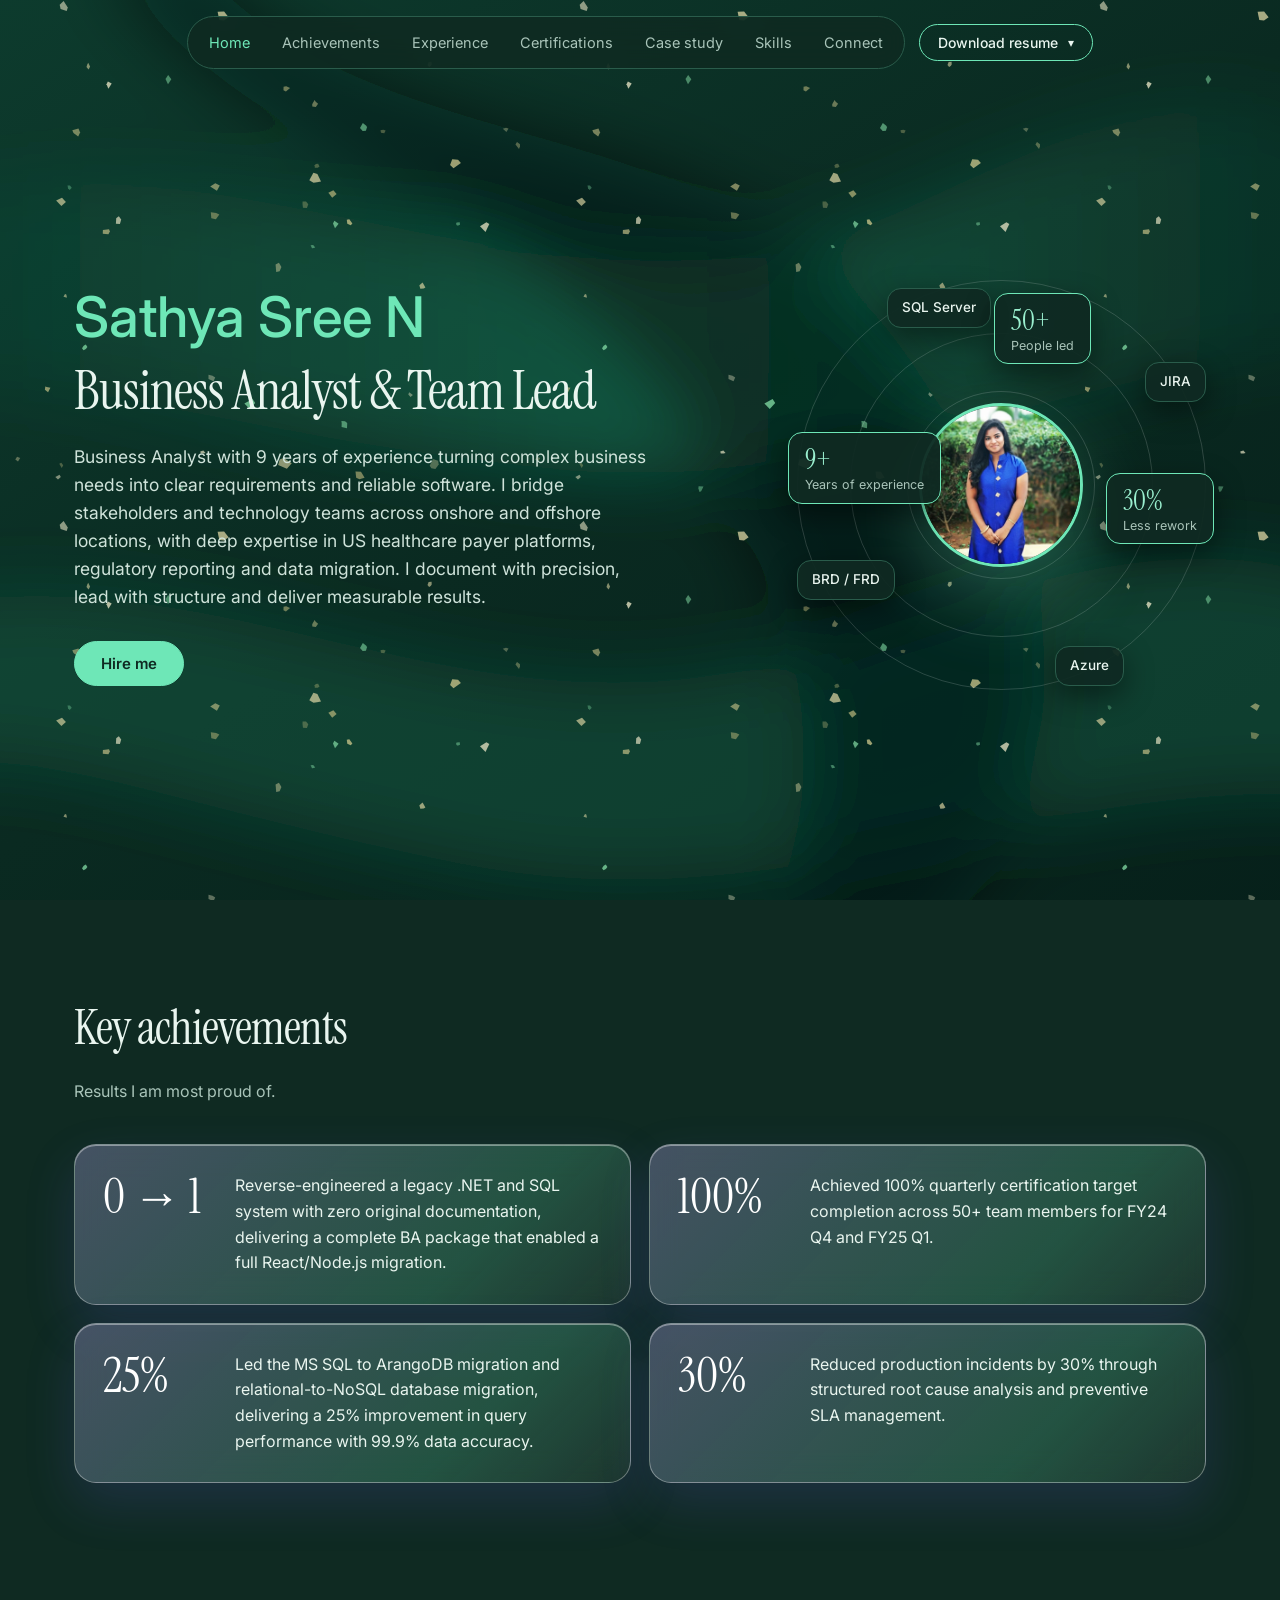
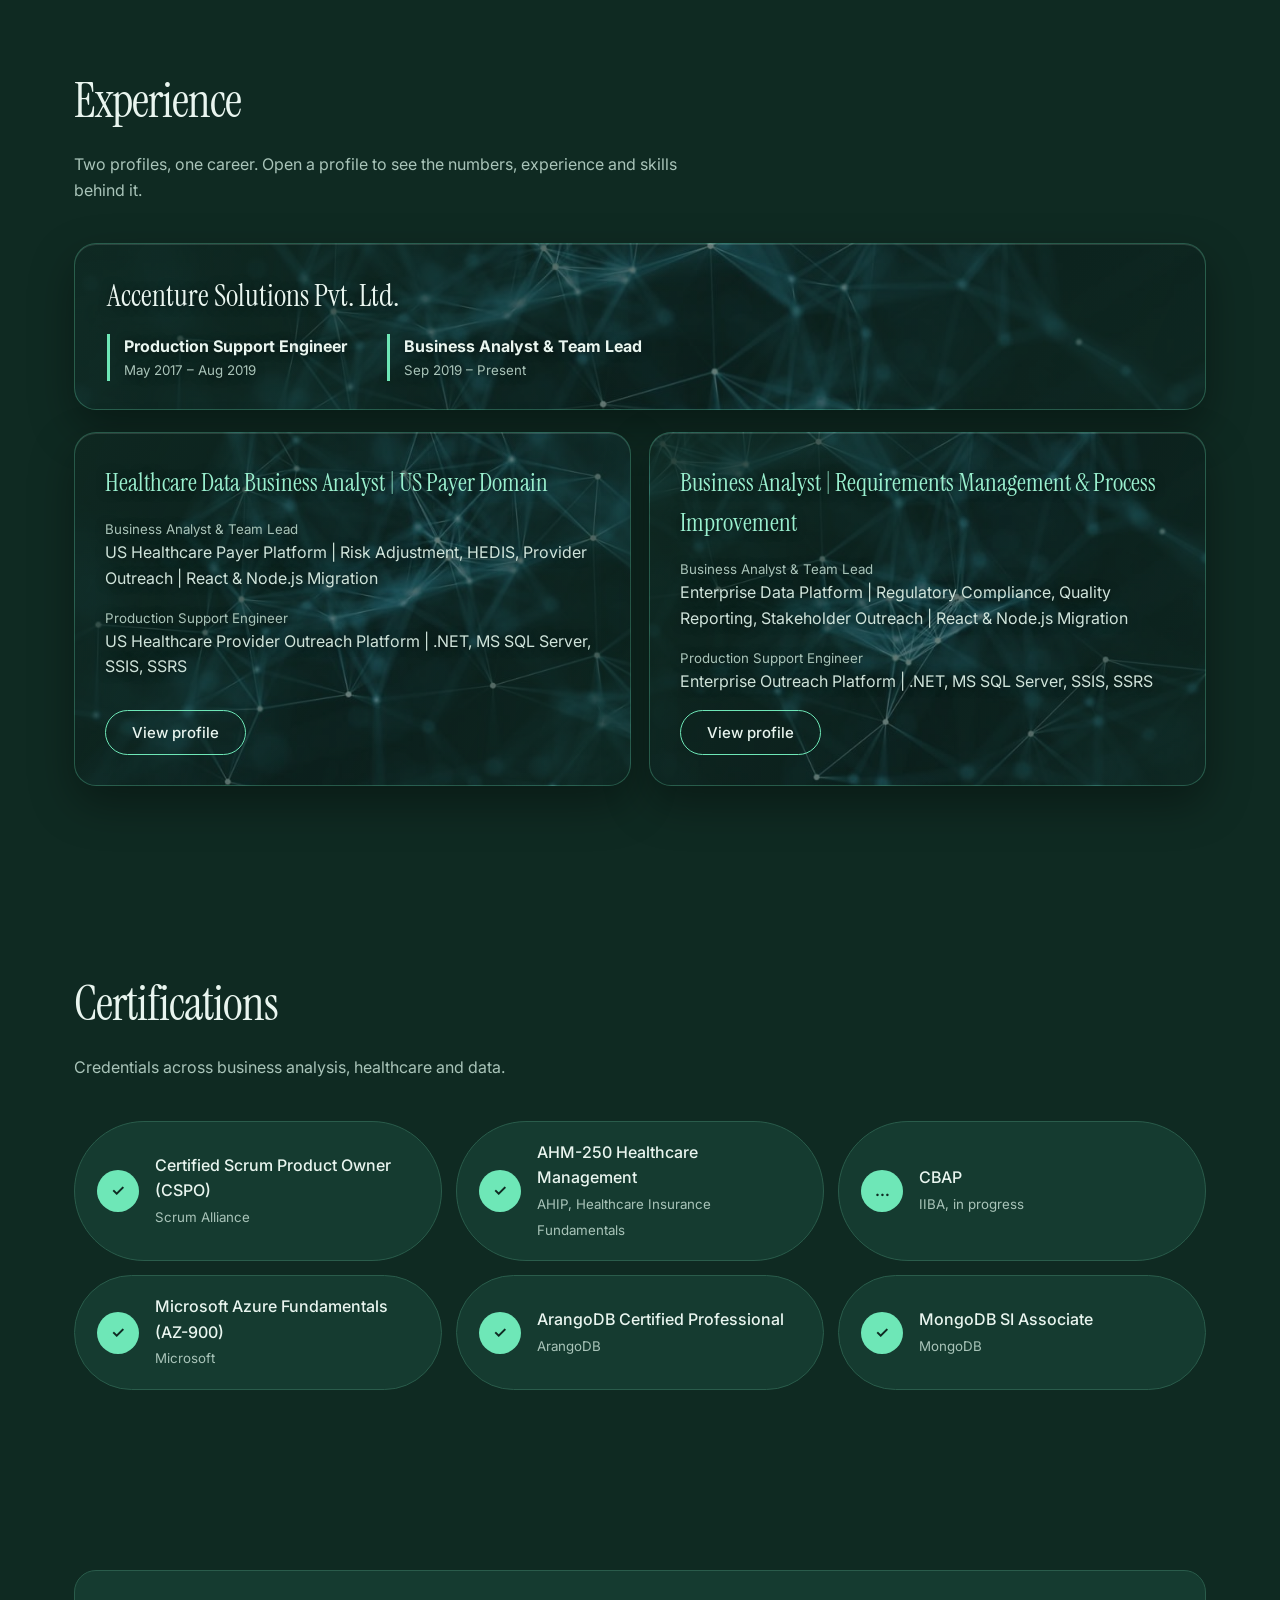
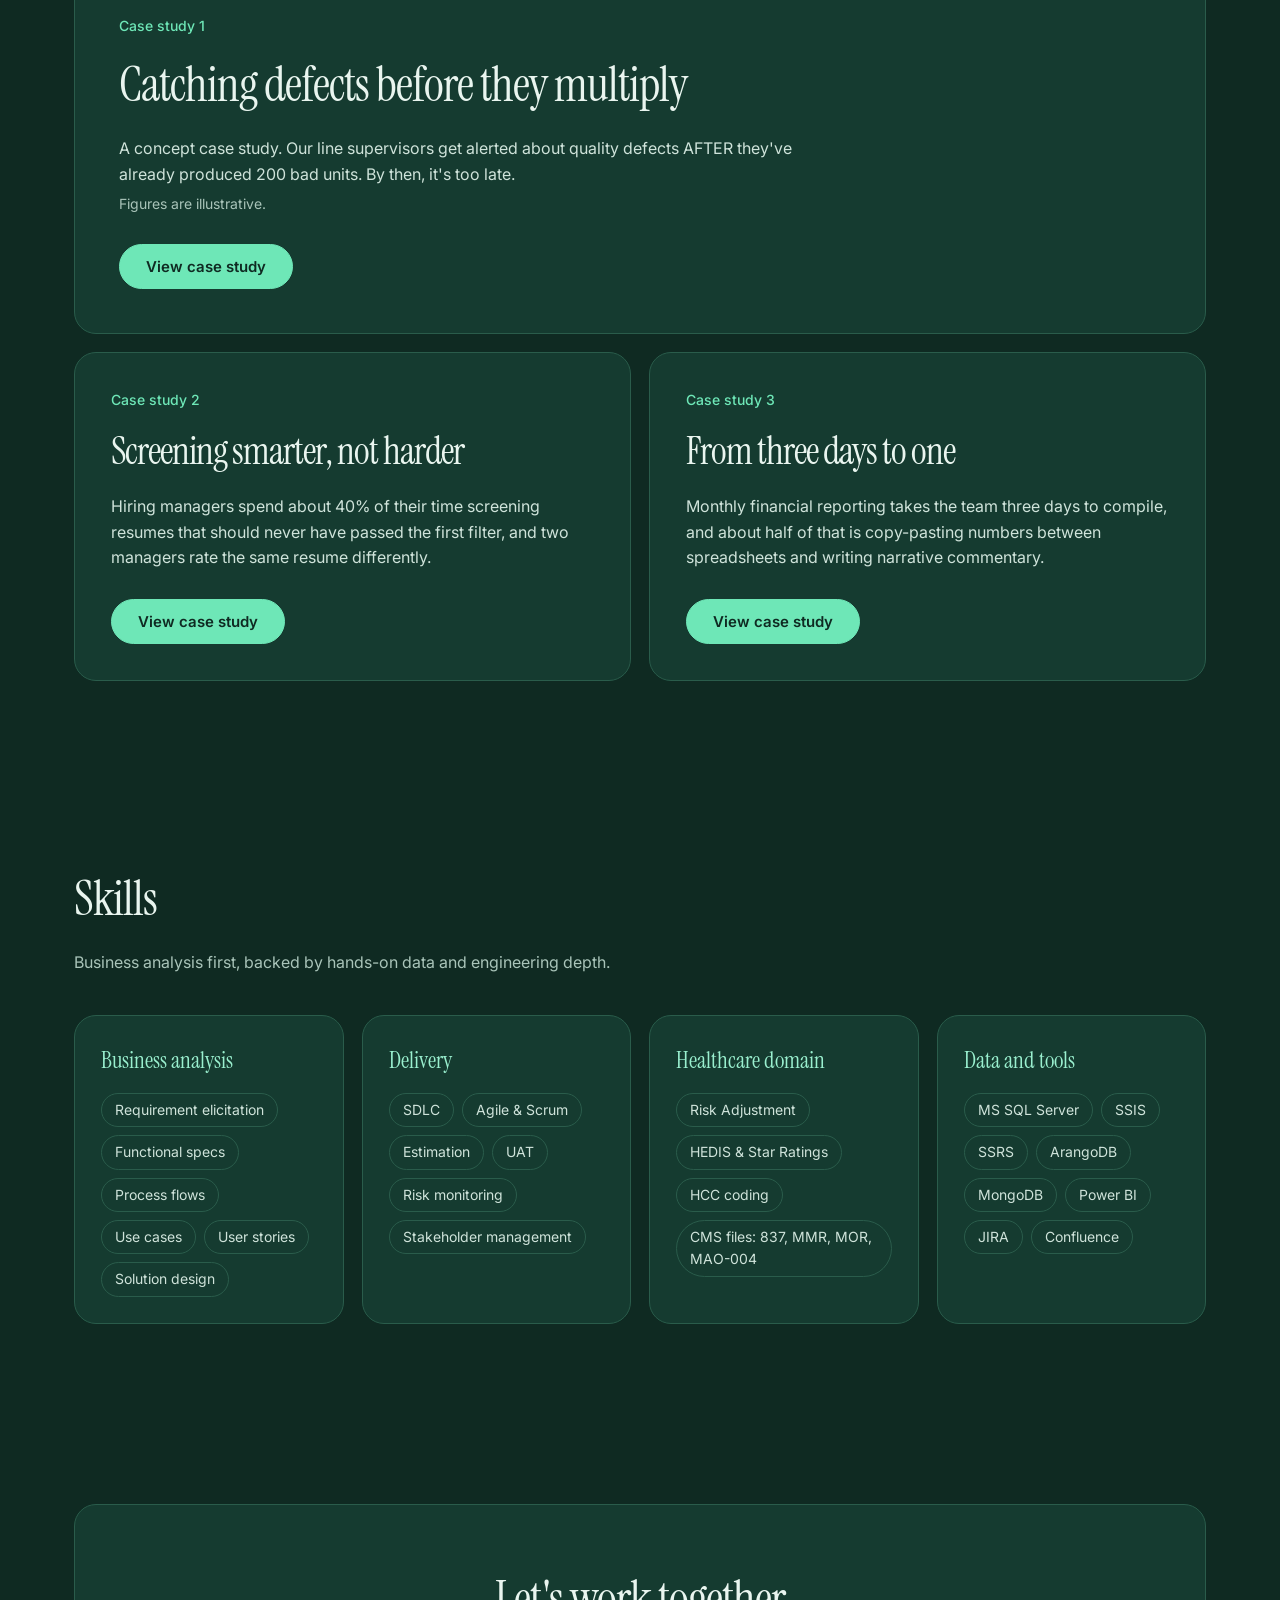
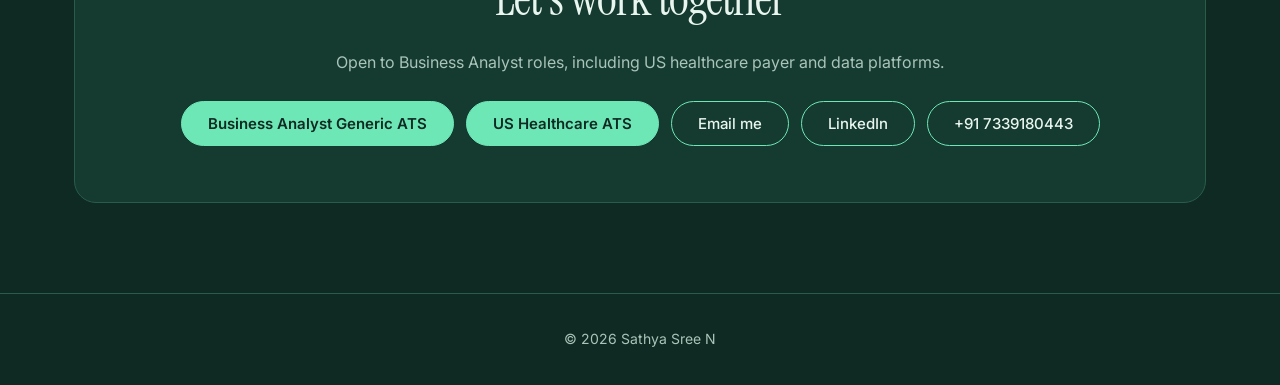
==== commit a0c3062d: "Update index.html" ====
--- a/index.html
+++ b/index.html
@@ -141,10 +141,6 @@
 /* key achievements cards: lavender and mint frosted glass */
 .achc{background:linear-gradient(135deg,rgba(185,168,240,.32),rgba(110,231,183,.22) 70%,rgba(255,255,255,.06)),rgba(15,42,34,.55);border:1px solid rgba(255,255,255,.35);backdrop-filter:blur(16px);box-shadow:inset 0 1px 0 rgba(255,255,255,.4),0 20px 50px rgba(91,79,196,.2)}
 .achc .m{color:#fff}
-/* certifications: aurora glass (E) with badge ripple rings (H) */
-.cert{background:radial-gradient(circle at 43px 50%,transparent 0 26px,rgba(255,255,255,.34) 27px 28px,transparent 29px 40px,rgba(255,255,255,.22) 41px 42px,transparent 43px 56px,rgba(255,255,255,.12) 57px 58px,transparent 59px),linear-gradient(110deg,rgba(110,231,183,.32),rgba(80,170,210,.22) 45%,rgba(185,168,240,.32)),rgba(15,42,34,.6);border-color:rgba(255,255,255,.3);box-shadow:inset 0 1px 0 rgba(255,255,255,.3),0 14px 34px rgba(0,0,0,.25)}
-.cert i{background:#fff;color:#0B6B4D;box-shadow:0 0 18px rgba(110,231,183,.55)}
-.cert small{color:#CFE3DA}
 @media(max-width:900px){.paper .mb::before{margin:-24px -20px calc(24px - 90vh)}.cs-row{grid-template-columns:1fr}.cs-row .cs{padding:28px}}
 :root{--serif:'Instrument Serif',Georgia,serif}
 main h1,main h2,main h3,dialog:not(.paper) h2,dialog:not(.paper) h3{font-family:var(--serif);font-weight:400}
@@ -160,6 +156,13 @@
 .light .cert i{background:var(--deep);color:#fff}
 @media(max-width:900px){nav{display:none}.top .wrap{justify-content:flex-end}.hero{grid-template-columns:1fr}h1{font-size:7vw}.orbit{max-width:360px}.chip{font-size:11.5px;padding:6px 10px}.chip.st{padding:7px 10px}.chip.st strong{font-size:18px}.chip.st span{font-size:10.5px}.ach,.two{grid-template-columns:1fr}.srow{grid-template-columns:1fr;gap:10px}.achc{flex-direction:column;gap:8px}.mb{padding:24px 20px}.toc{grid-template-columns:1fr}.cs{padding:28px}}
 @media(prefers-reduced-motion:reduce){*{animation:none!important;scroll-behavior:auto!important}}
+/* experience boxes: network-mesh photo under a green veil */
+.company,.pcard{background:linear-gradient(115deg,rgba(15,42,34,.9),rgba(15,42,34,.6) 55%,rgba(15,42,34,.82)),url("assets/exp_BG.jpeg") var(--bp,50% 40%)/var(--bs,cover) no-repeat;border-color:rgba(110,231,183,.28);box-shadow:inset 0 1px 0 rgba(255,255,255,.12),0 18px 44px rgba(0,0,0,.35);transition:background-size .8s ease,border-color .3s,transform .3s}
+.pcard{--bs:190%}
+.pcard:nth-child(1){--bp:15% 30%}.pcard:nth-child(2){--bp:85% 70%}
+.pcard:hover{--bs:215%;border-color:var(--acc);transform:translateY(-4px)}
+.company .roles div{border-left-color:var(--acc);text-shadow:0 1px 8px rgba(0,0,0,.6)}
+.pcard p,.company h3,.pcard h3{text-shadow:0 1px 10px rgba(0,0,0,.55)}
 </style>
 </head>
 <body>
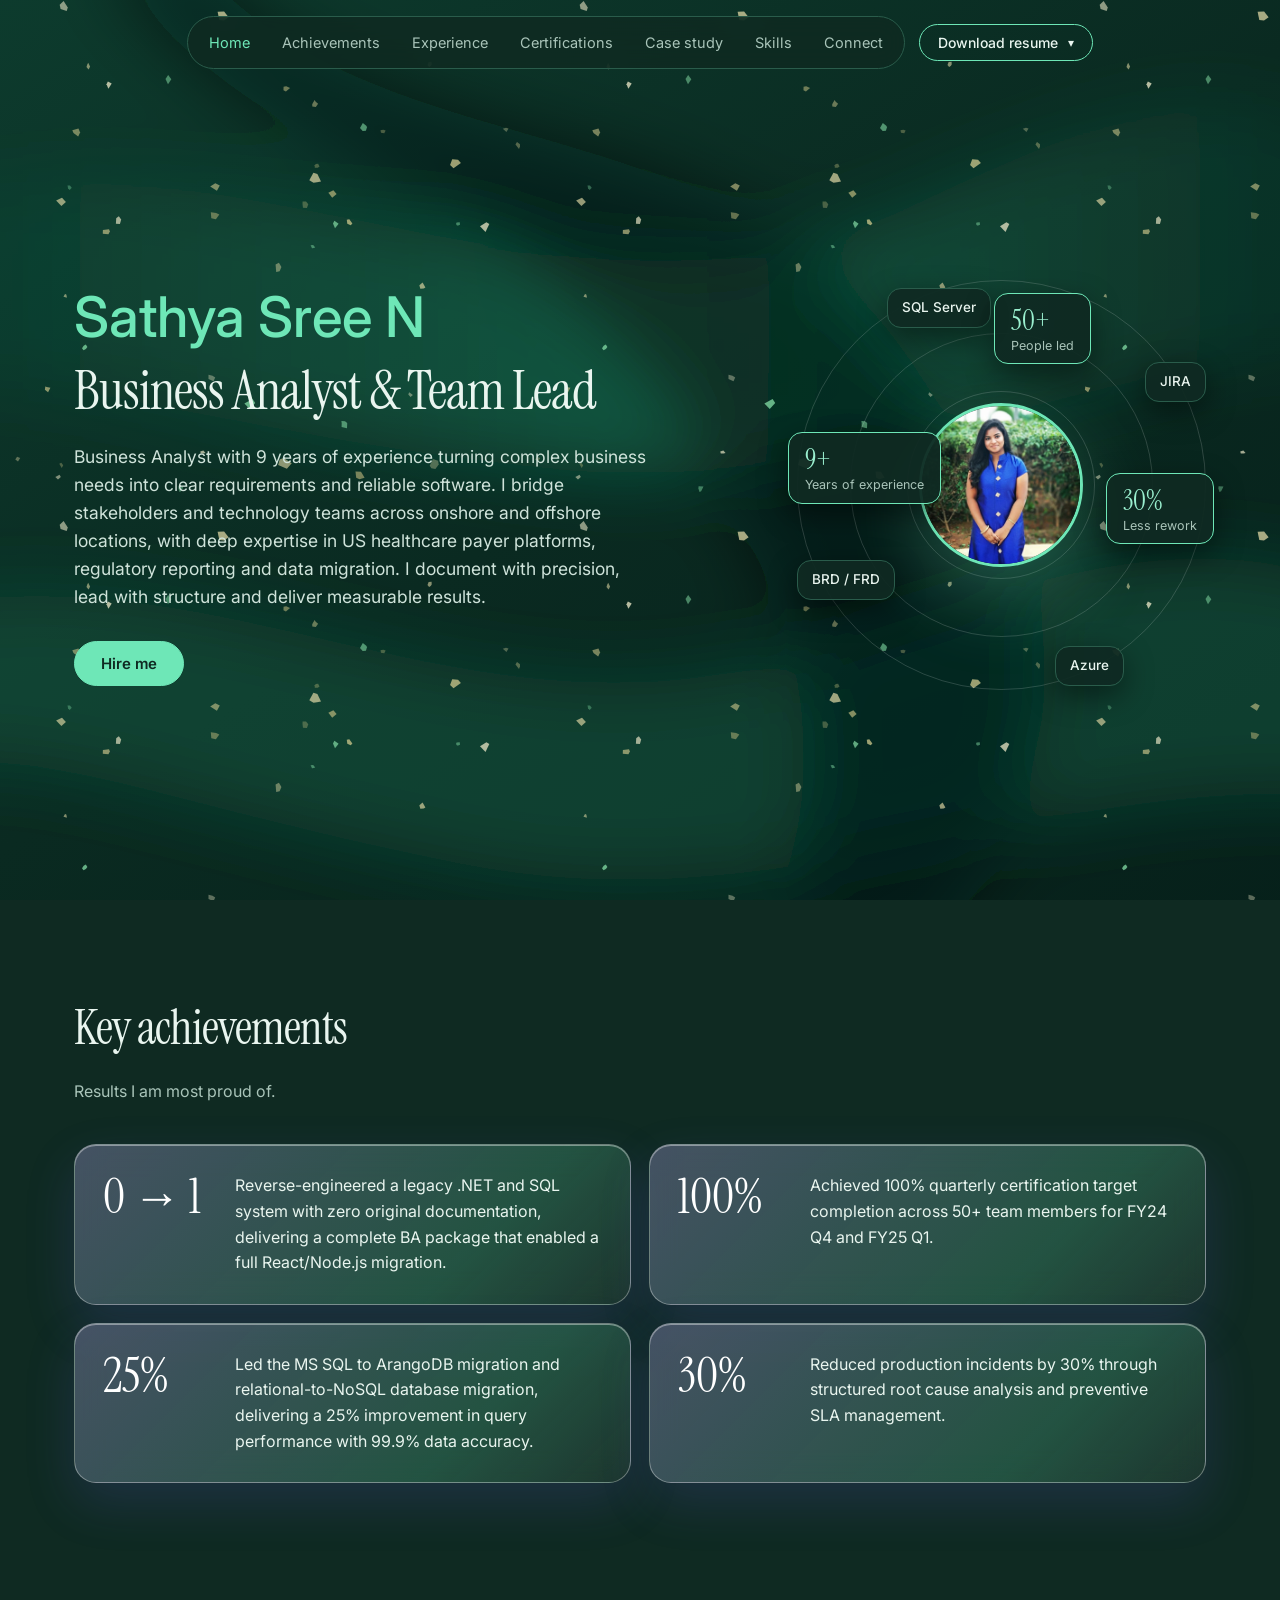
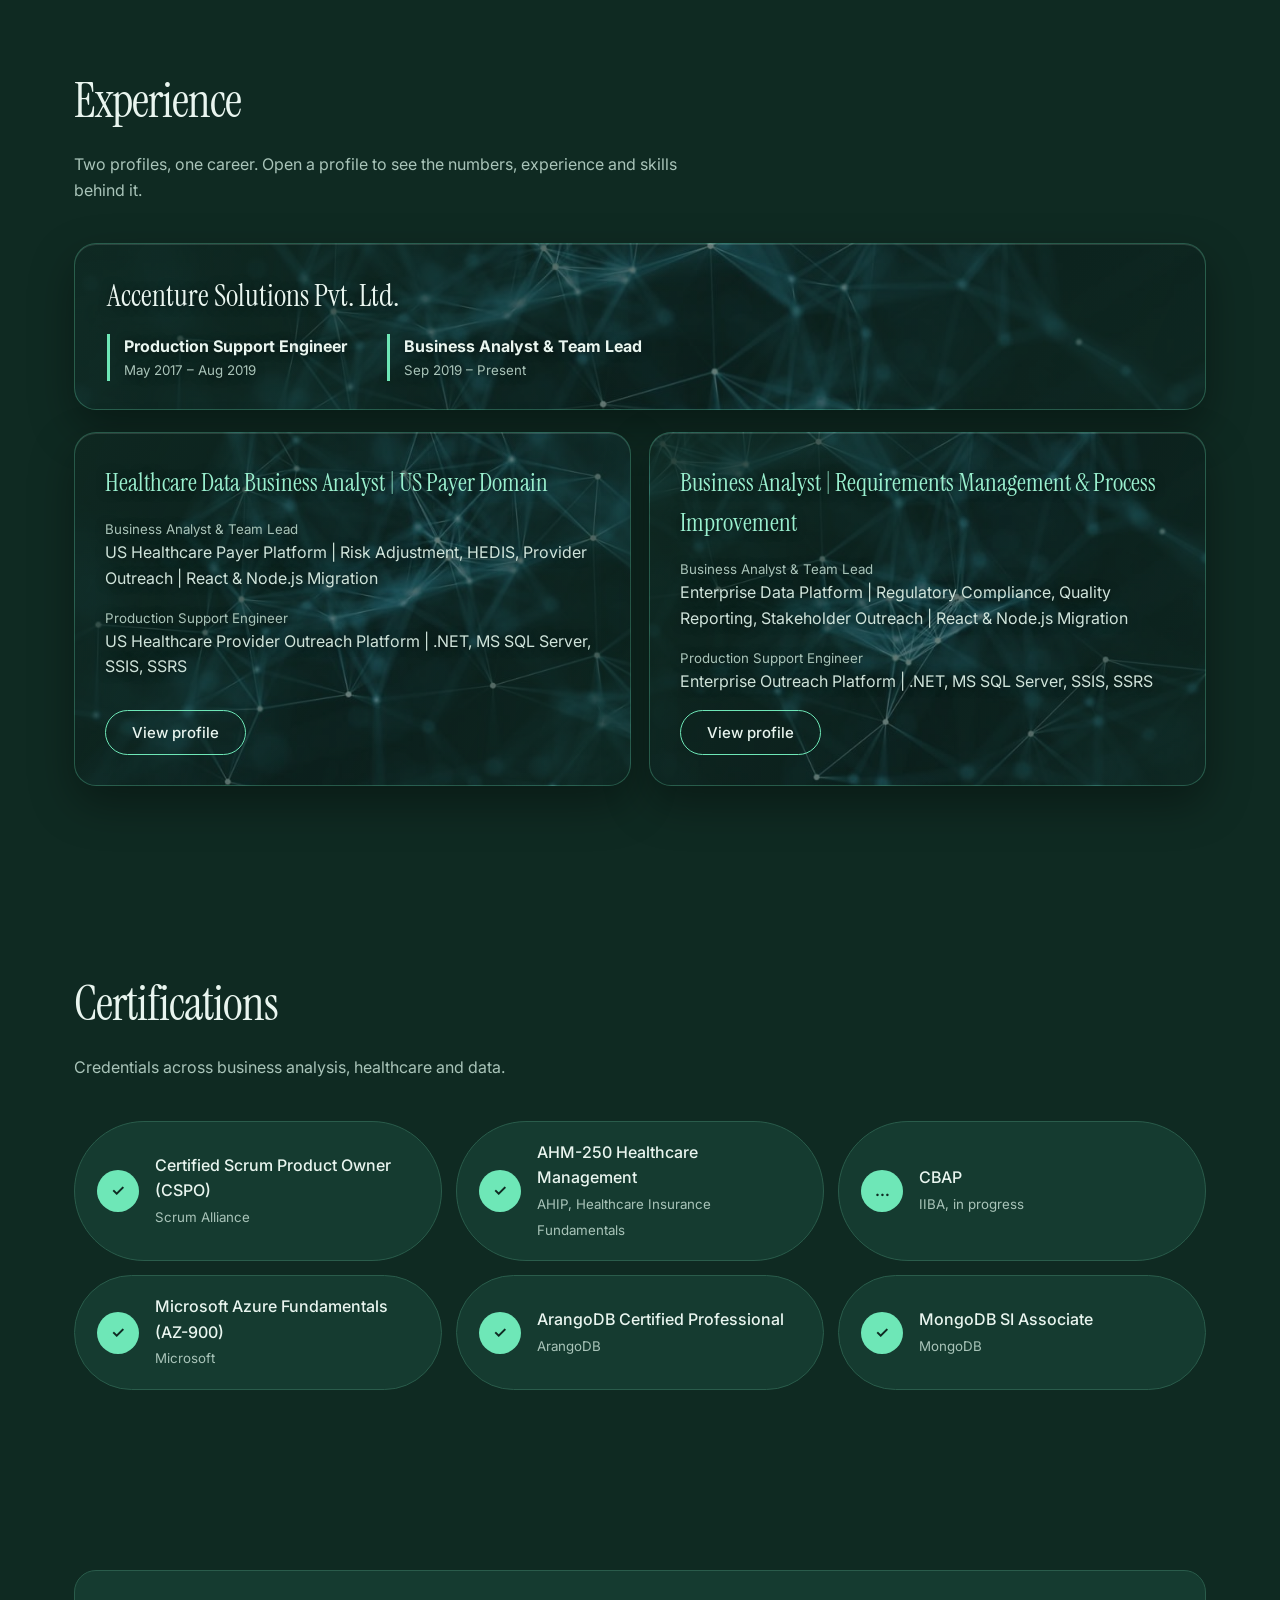
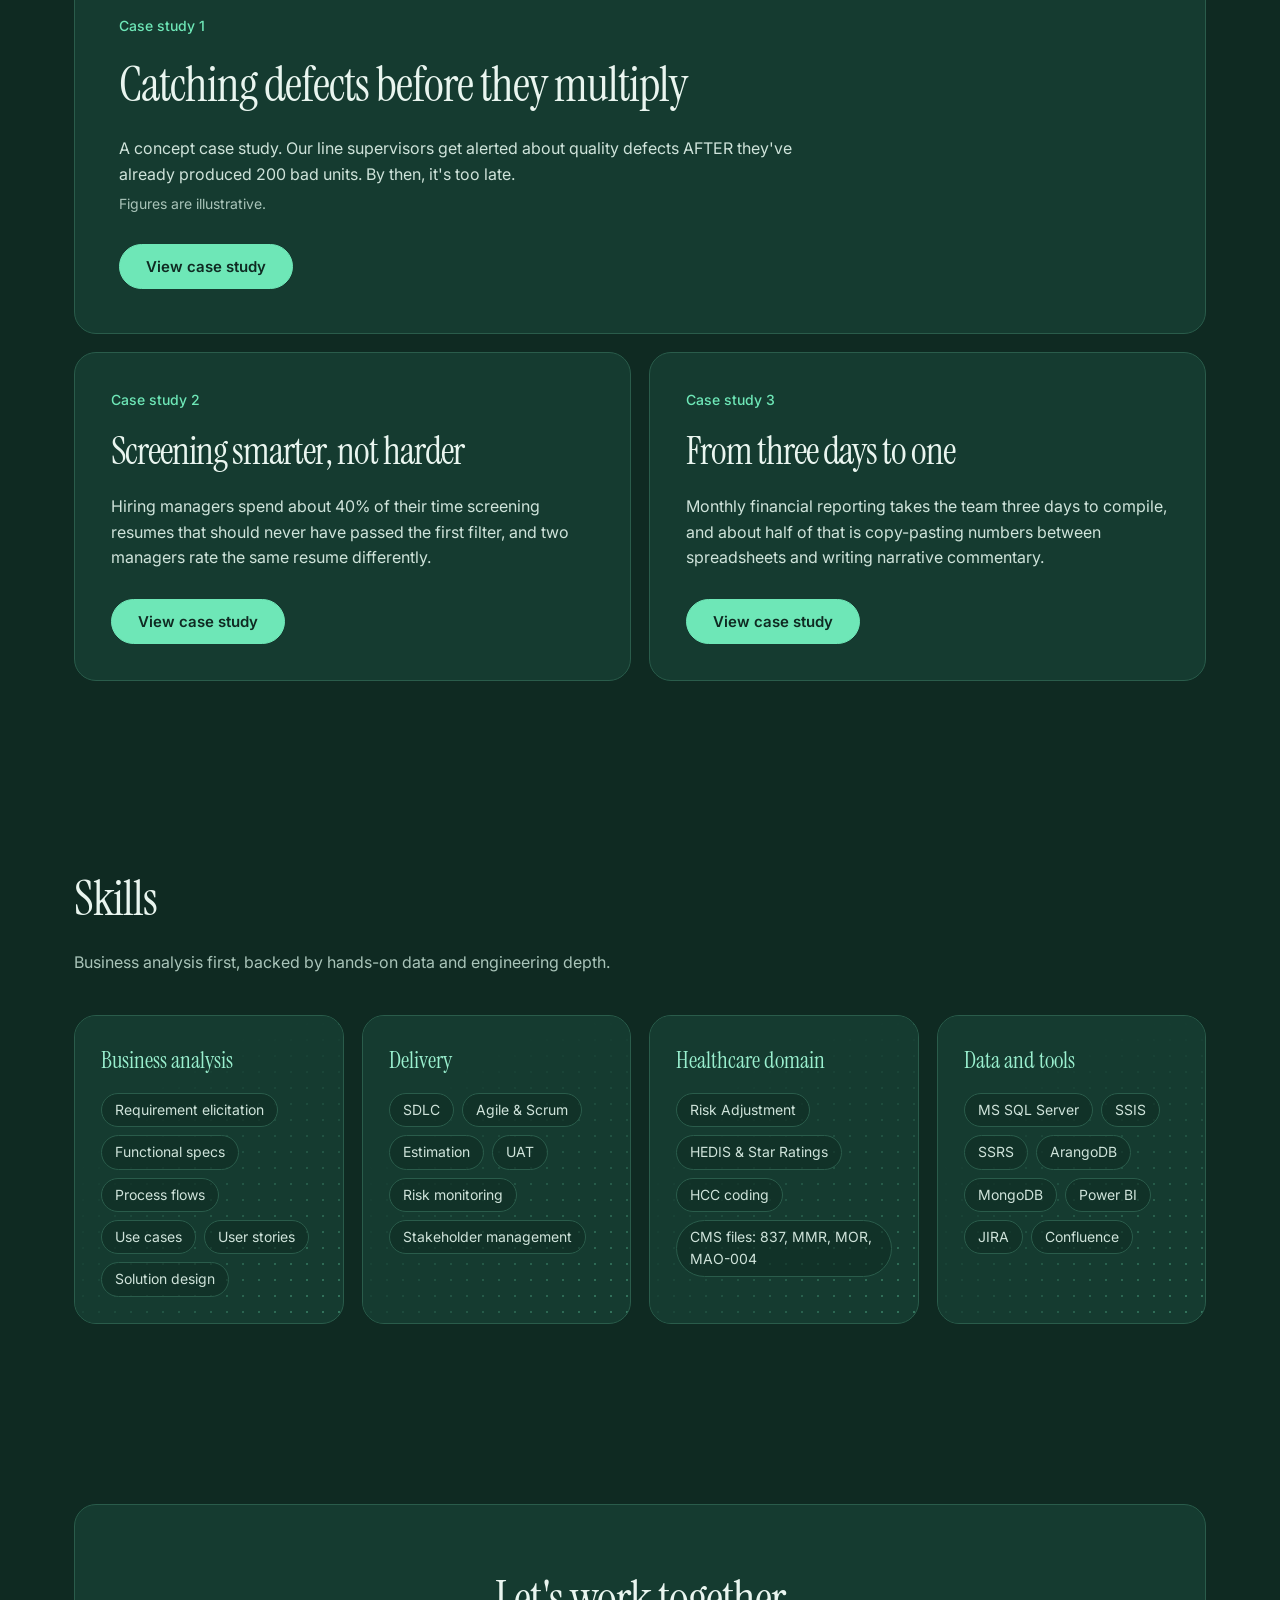
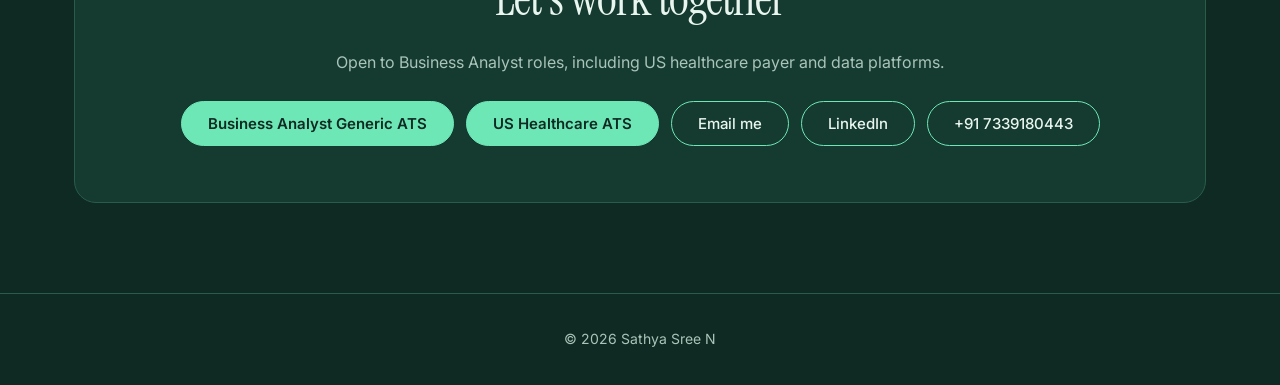
==== commit f6327315: "Update index.html" ====
--- a/index.html
+++ b/index.html
@@ -163,6 +163,12 @@
 .pcard:hover{--bs:215%;border-color:var(--acc);transform:translateY(-4px)}
 .company .roles div{border-left-color:var(--acc);text-shadow:0 1px 8px rgba(0,0,0,.6)}
 .pcard p,.company h3,.pcard h3{text-shadow:0 1px 10px rgba(0,0,0,.55)}
+/* skills boxes: dot grid background */
+#skills .card{position:relative;overflow:hidden;background-color:var(--card);background-image:radial-gradient(rgba(110,231,183,.35) 1px,transparent 1.5px);background-size:16px 16px;transition:border-color .3s,transform .3s}
+#skills .card::before{content:"";position:absolute;inset:0;background:radial-gradient(circle at 100% 100%,transparent 0,var(--card) 75%);pointer-events:none}
+#skills .card>*{position:relative}
+#skills .card:hover{border-color:var(--acc);transform:translateY(-4px)}
+#skills .tags span{background:rgba(15,42,34,.55)}
 </style>
 </head>
 <body>
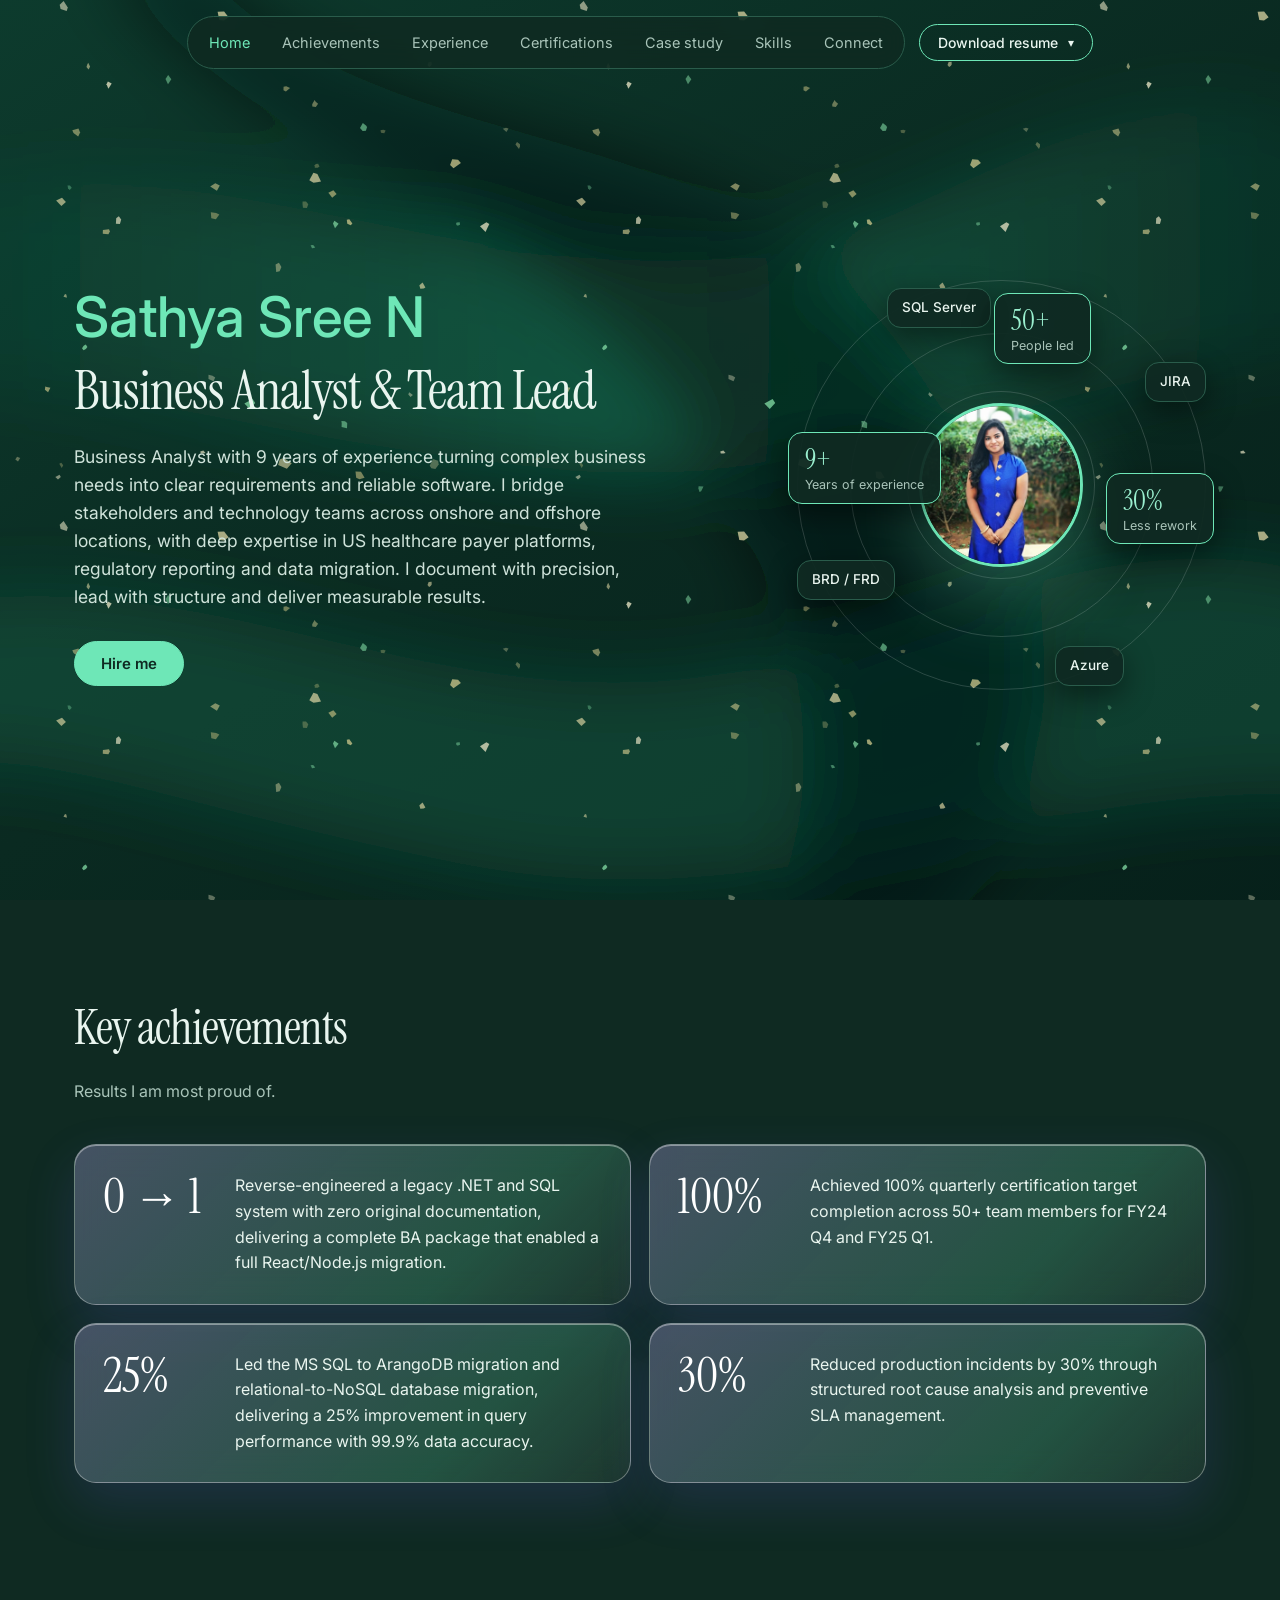
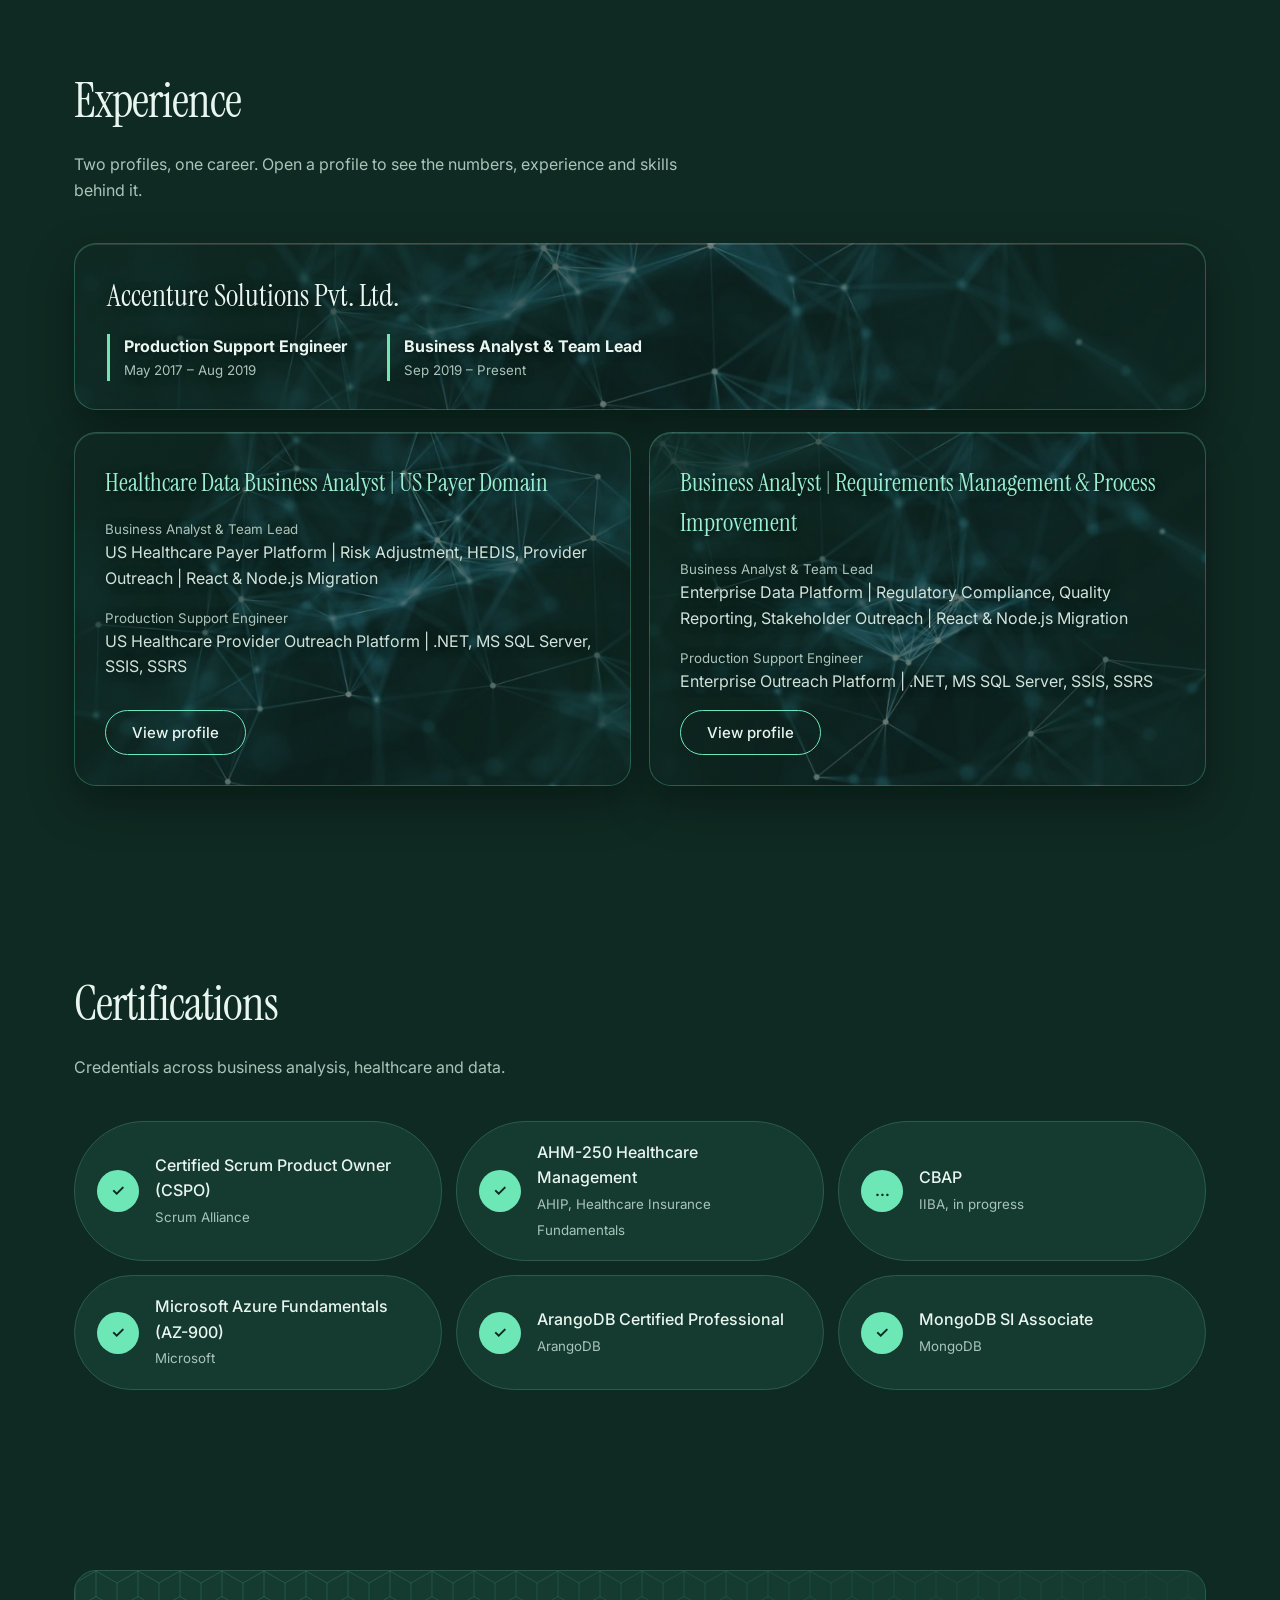
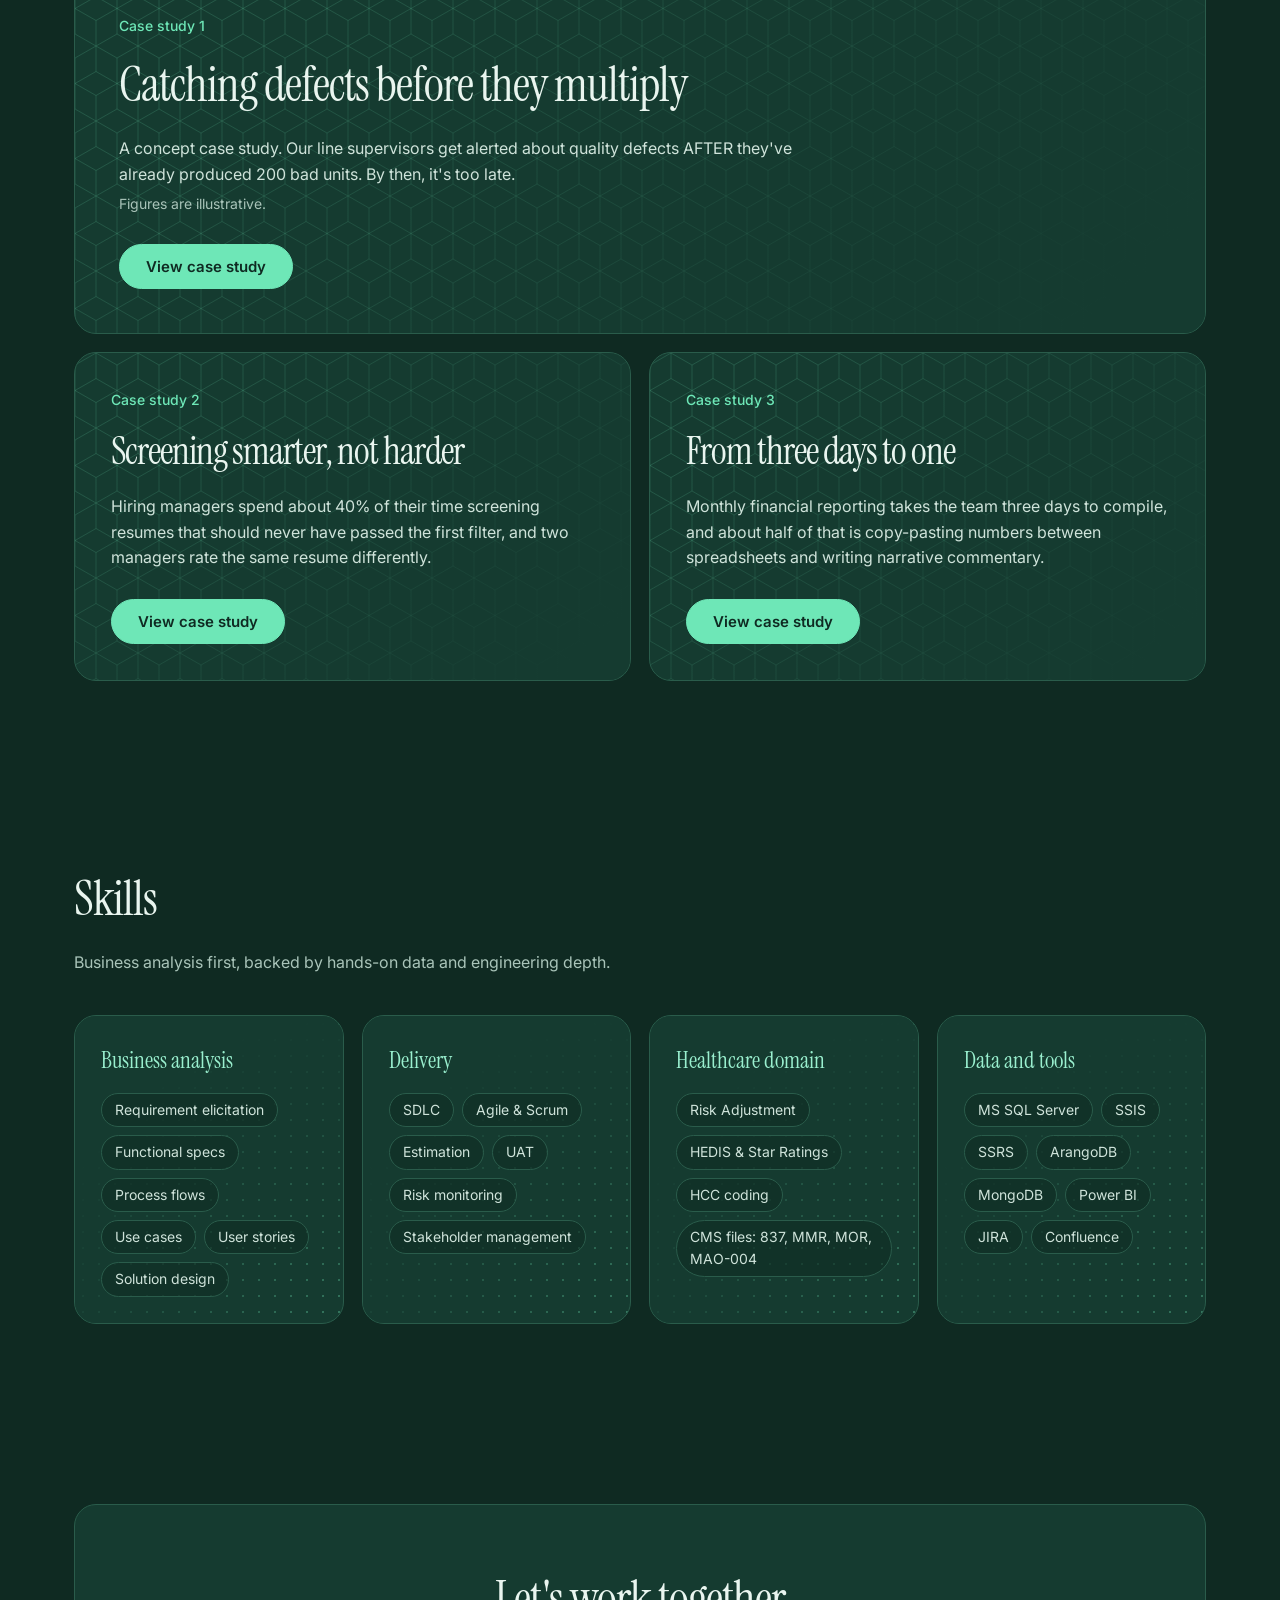
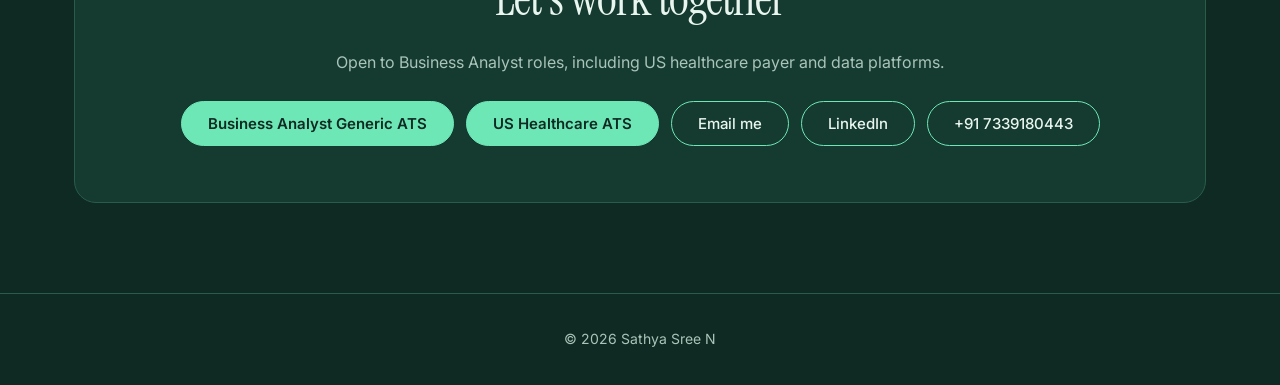
==== commit 5939a1fd: "Update index.html" ====
--- a/index.html
+++ b/index.html
@@ -169,6 +169,11 @@
 #skills .card>*{position:relative}
 #skills .card:hover{border-color:var(--acc);transform:translateY(-4px)}
 #skills .tags span{background:rgba(15,42,34,.55)}
+/* case study boxes: hexagon background */
+#case-study .cs{position:relative;overflow:hidden;background-color:var(--card);background-image:url("data:image/svg+xml,%3Csvg xmlns='http://www.w3.org/2000/svg' width='56' height='100' viewBox='0 0 56 100'%3E%3Cg fill='none' stroke='%236EE7B7' stroke-opacity='.22'%3E%3Cpath d='M28 66L0 50L0 16L28 0L56 16L56 50L28 66L28 100'/%3E%3Cpath d='M28 0L28 34L0 50L0 84L28 100L56 84L56 50L28 34'/%3E%3C/g%3E%3C/svg%3E");background-size:42px 75px;transition:border-color .3s,transform .3s}
+#case-study .cs::before{content:"";position:absolute;inset:0;background:linear-gradient(135deg,rgba(21,59,48,0) 15%,var(--card) 92%);pointer-events:none}
+#case-study .cs>*{position:relative}
+#case-study .cs:hover{border-color:var(--acc);transform:translateY(-4px)}
 </style>
 </head>
 <body>
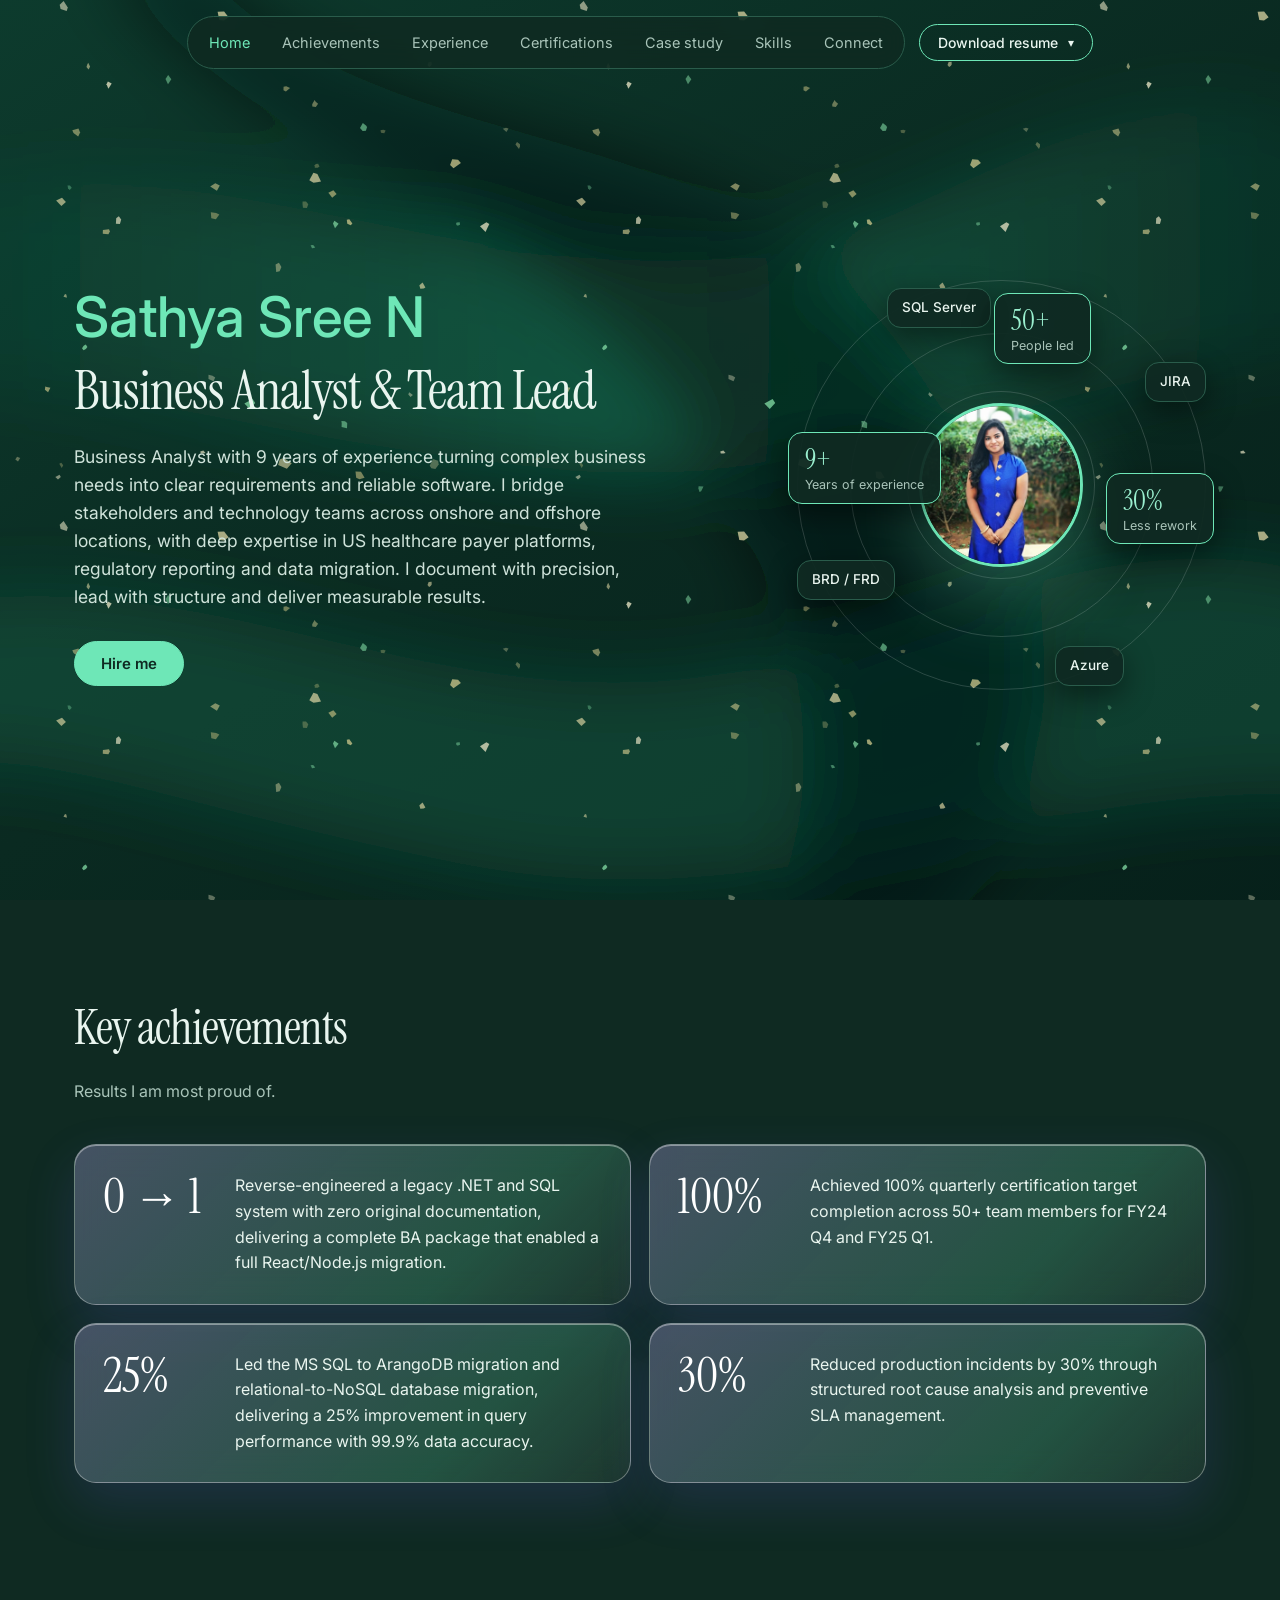
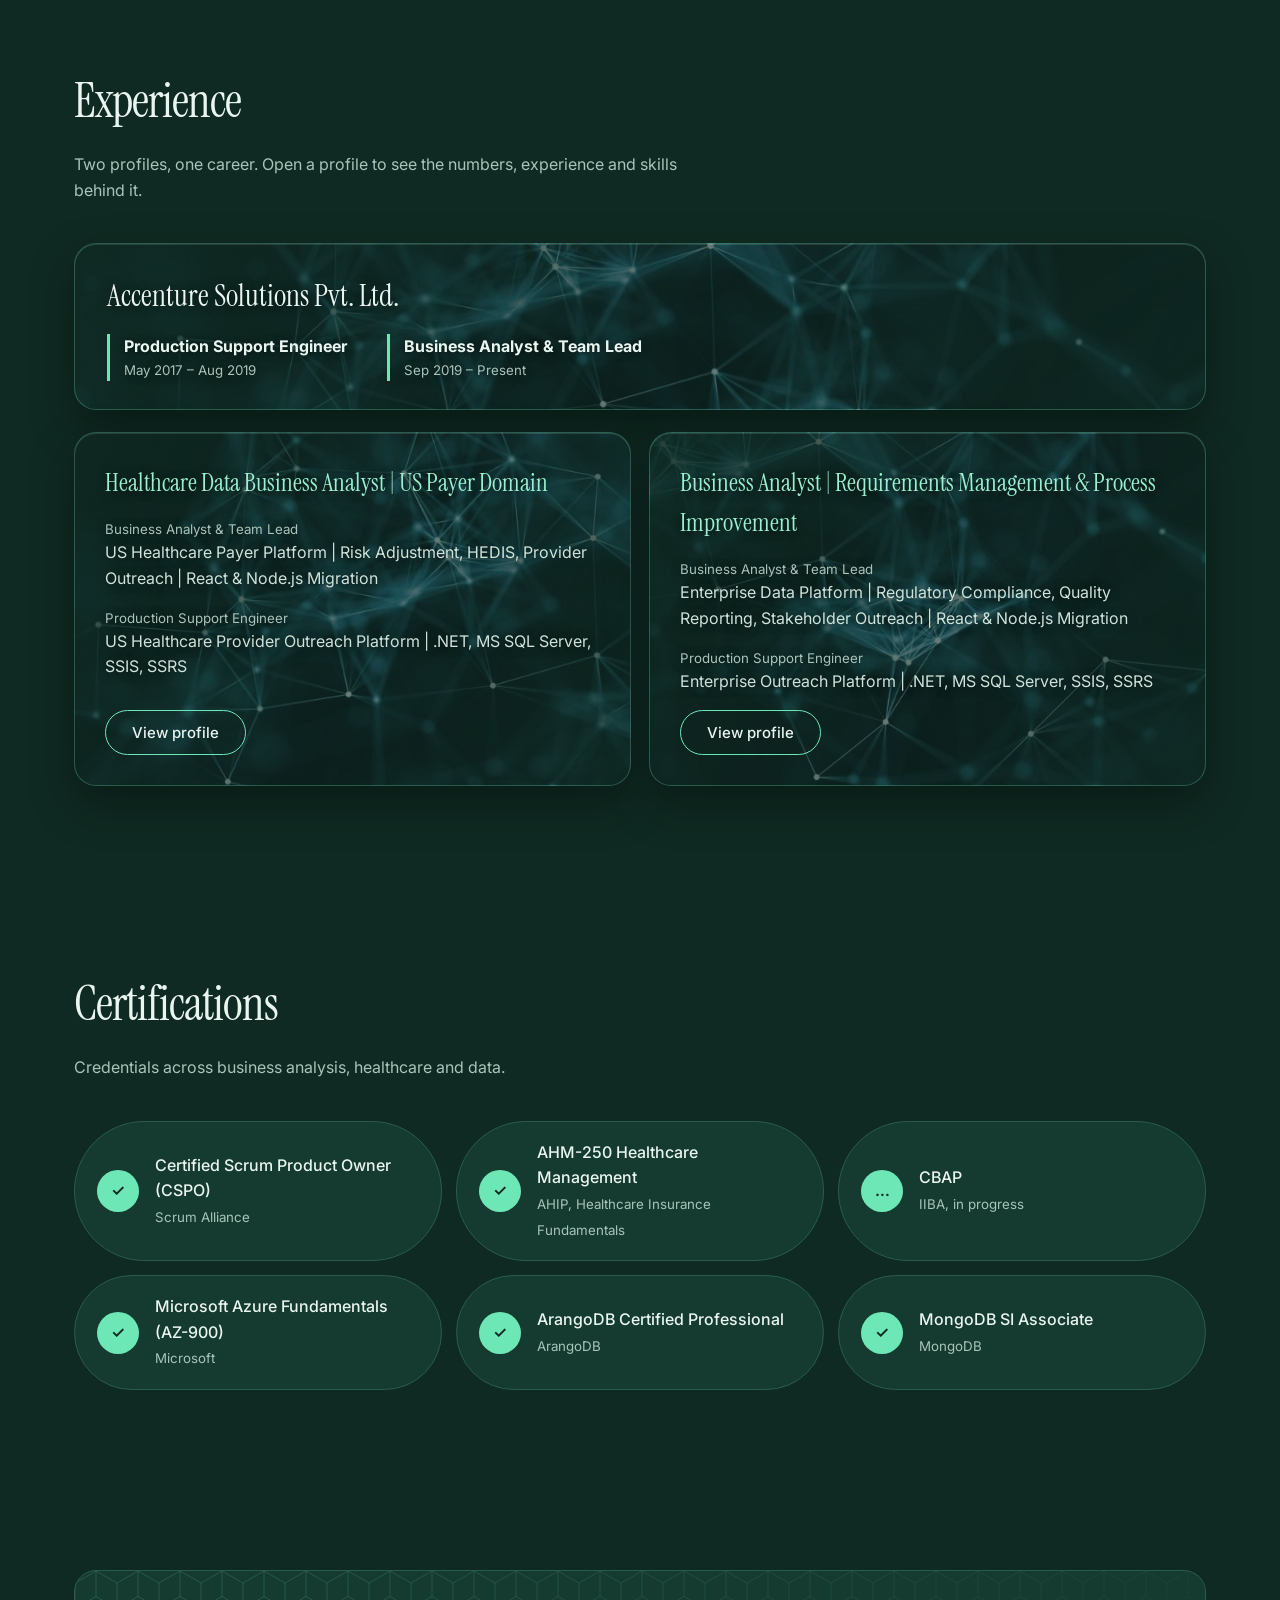
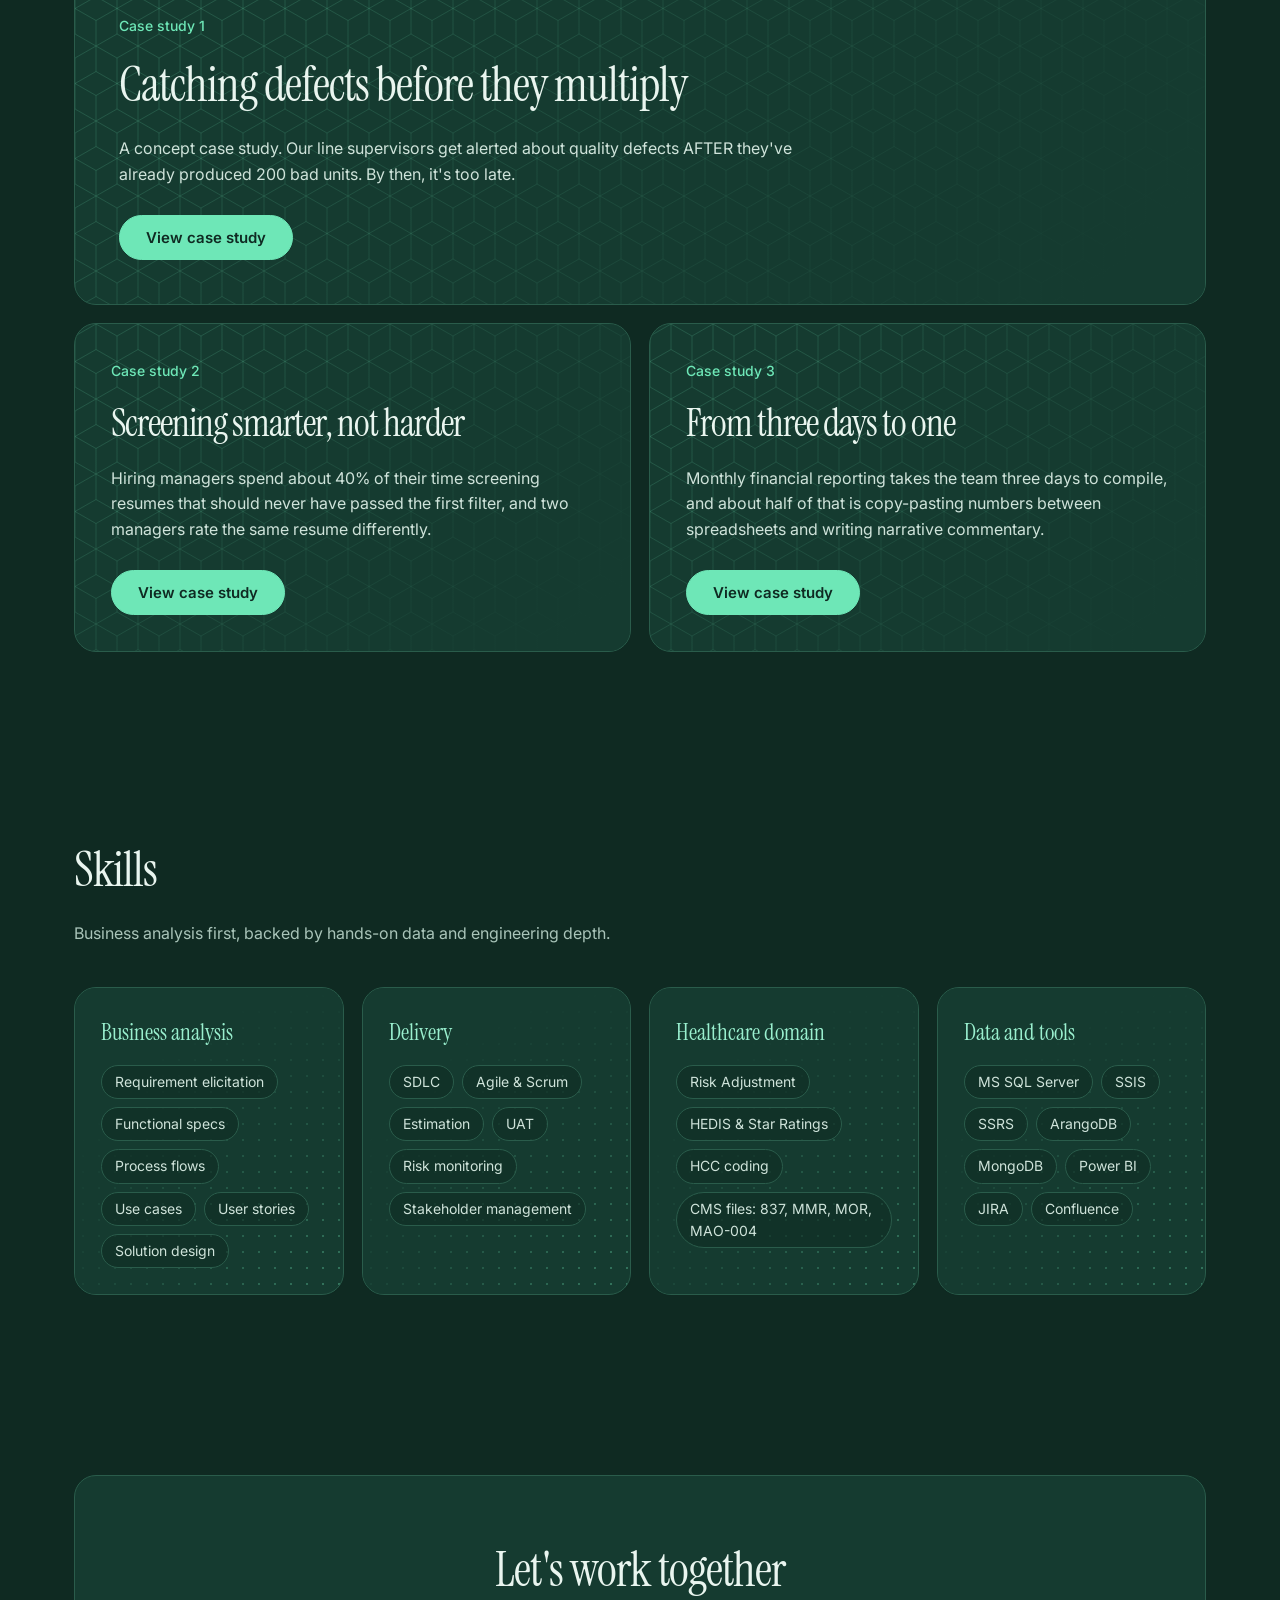
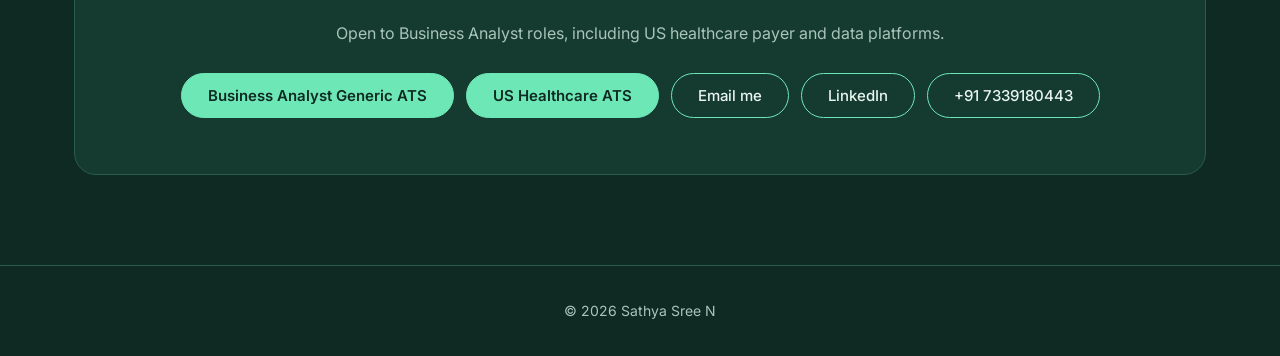
==== commit a683d9dc: "Update index.html" ====
--- a/index.html
+++ b/index.html
@@ -241,7 +241,7 @@
 <span class="cs-label">Case study 1</span>
 <h2>Catching defects before they multiply</h2>
 <p>A concept case study. Our line supervisors get alerted about quality defects AFTER they've already produced 200 bad units. By then, it's too late.</p>
-<p style="color:var(--mute);font-size:14px">Figures are illustrative.</p>
+
 <button class="btn solid" id="csbtn">View case study</button>
 </div>
 <div class="cs-row">
@@ -340,7 +340,7 @@
 const steps=h=>'<div class="scroll"><table><tr><th>#</th><th>Who</th><th>Action</th><th>Output</th></tr>'+stg.map(g=>'<tr class="sh '+g[1]+'"><td colspan="4">'+g[0]+'</td></tr>'+g[2].map(r=>'<tr>'+r.split('|').map(c=>'<td>'+c+'</td>').join('')+'</tr>').join('')).join('')+'</table></div>';
 const pill=v=>'<span class="pill '+v[0]+'">'+v+'</span>';
 function cs(){
- return '<div class="bar"><i style="background:#a32d2d"></i><i style="background:#8a5a00"></i><i style="background:#1f7a63"></i><i style="background:#5b4fc4"></i></div><h2>Catching defects before they multiply</h2><p style="font-size:18px">A business analyst case study, shown as diagrams</p><div class="quote2">Our line supervisors get alerted about quality defects AFTER they\'ve already produced 200 bad units. By then, it\'s too late.</div><p class="legend">Concept case study. Figures marked as assumed are illustrative and would be checked against plant data in a real engagement.</p>'+
+ return '<div class="bar"><i style="background:#a32d2d"></i><i style="background:#8a5a00"></i><i style="background:#1f7a63"></i><i style="background:#5b4fc4"></i></div><h2>Catching defects before they multiply</h2><p style="font-size:18px">A business analyst case study, shown as diagrams</p><div class="quote2">Our line supervisors get alerted about quality defects AFTER they\'ve already produced 200 bad units. By then, it\'s too late.</div>'+
  '<div class="toc"><span>The problem</span><span>Alert levels and containment</span><span>Stakeholders and RACI</span><span>Four swimlane diagrams</span><span>My approach</span><span>The 28 steps</span><span>Today and target</span><span>User stories and UAT plan</span><span>The eight-stage flow</span><span>Rollout and results</span></div>'+
  sec('The problem: four delays behind 200 bad units','The delays add up to about 20 minutes. At 10 units a minute, that is 200 bad units. The target is 2 minutes.')+
  flow([['Detection lag','Late batch check'],['Logging lag','Paper or Excel'],['Comms lag','Phone or radio'],['Decision lag','No stop rule']],['r','r','r','r']).replace(/→/g,'+')+
@@ -369,14 +369,14 @@
  '<h4>Stories 2 to 4 checks</h4>'+tbl(['#','Given','When','Then'],[['2','A critical breach','Alert is raised','All units since last good check tagged suspect'],['3','A limit change request','It is submitted','Live only after QA approval; versions kept'],['4','Sensor out of calibration','Data arrives','Flagged invalid; switch to manual inspection']])+
  sec('UAT plan: 12 scenarios','Grouped by what each scenario tests: alert path, people and rules, failure cases.')+tbl(['#','Scenario','Expected result'],[['1','Normal within-limit data','Logged, no alert'],['2','Warning-level drift','Soft notice, line continues'],['3','Critical breach','Alert in 60 seconds, timer starts'],['4','No acknowledgment','Escalates at 5 and 10 minutes'],['5','Stop-line defect','Line held; restart blocked until QA clears'],['6','Close without root cause','System blocks closure'],['7','Sensor fault','Fault alert; manual fallback'],['8','Network outage, then recovery','Buffered data back-filled, none lost'],['9','Shift handover with open alert','Alert transfers with acknowledgment'],['10','Override or snooze','Reason required, logged, time-limited'],['11','Limit change','Needs QA approval; version logged'],['12','Audit log check','Every event traceable end to end']])+
  sec('Rollout: start with one line','Each phase moves on only when its exit check is met. The pilot starts in shadow mode.')+flow([['Prepare','Agree baseline'],['Pilot','One line, 6-8 weeks'],['Expand','Similar lines'],['Scale','Whole plant']],['p','s','s','s'])+'<h4>Move on when</h4>'+flow([['Sign-off done',''],['False alarms under 10%',''],['Results hold',''],['Held one quarter','']],['y','y','y','y'])+
- sec('Target results (assumed)','Figures are illustrative and would be validated against plant data.')+'<div class="nums"><div><b>About 200 → under 20</b><span>Units made before detection: about 200 today, under 20 target</span></div><div><b>About $312K → $31K</b><span>Scrap loss per year: about $312K today, about $31K target</span></div><div><b>About $280K a year avoided</b><span>Scrap only, before rework and returns</span></div></div>';
+ sec('Target results (assumed)')+'<div class="nums"><div><b>About 200 → under 20</b><span>Units made before detection: about 200 today, under 20 target</span></div><div><b>About $312K → $31K</b><span>Scrap loss per year: about $312K today, about $31K target</span></div><div><b>About $280K a year avoided</b><span>Scrap only, before rework and returns</span></div></div>';
 }
 $('#csbtn').onclick=()=>open(cs(),'paper');
 const BAR='<div class="bar"><i style="background:#a32d2d"></i><i style="background:#8a5a00"></i><i style="background:#1f7a63"></i><i style="background:#5b4fc4"></i></div>';
 const T=(h,r)=>tbl(h,r.map(x=>x.split('|')));
 const R5=(h,r)=>tbl(h,r.map(x=>x.split('|').map((c,i)=>i&&c!=='-'?pill(c):c)));
 const N=a=>'<div class="nums">'+a.map(x=>'<div><b>'+x[0]+'</b><span>'+x[1]+'</span></div>').join('')+'</div>';
-const hd=(t,s,q)=>BAR+'<h2>'+t+'</h2><p style="font-size:18px">'+s+'</p><div class="quote2">'+q+'</div><p class="legend">Concept case study. Figures marked as assumed are illustrative and would be validated with real data.</p>';
+const hd=(t,s,q)=>BAR+'<h2>'+t+'</h2><p style="font-size:18px">'+s+'</p><div class="quote2">'+q+'</div>';
 const pdf=f=>'<p style="margin-top:40px"><a class="btn solid" href="assets/'+f+'" target="_blank" rel="noopener">Open the full PDF with all diagrams</a></p>';
 const F4=['p','p','p','p'];
 function cs2(){
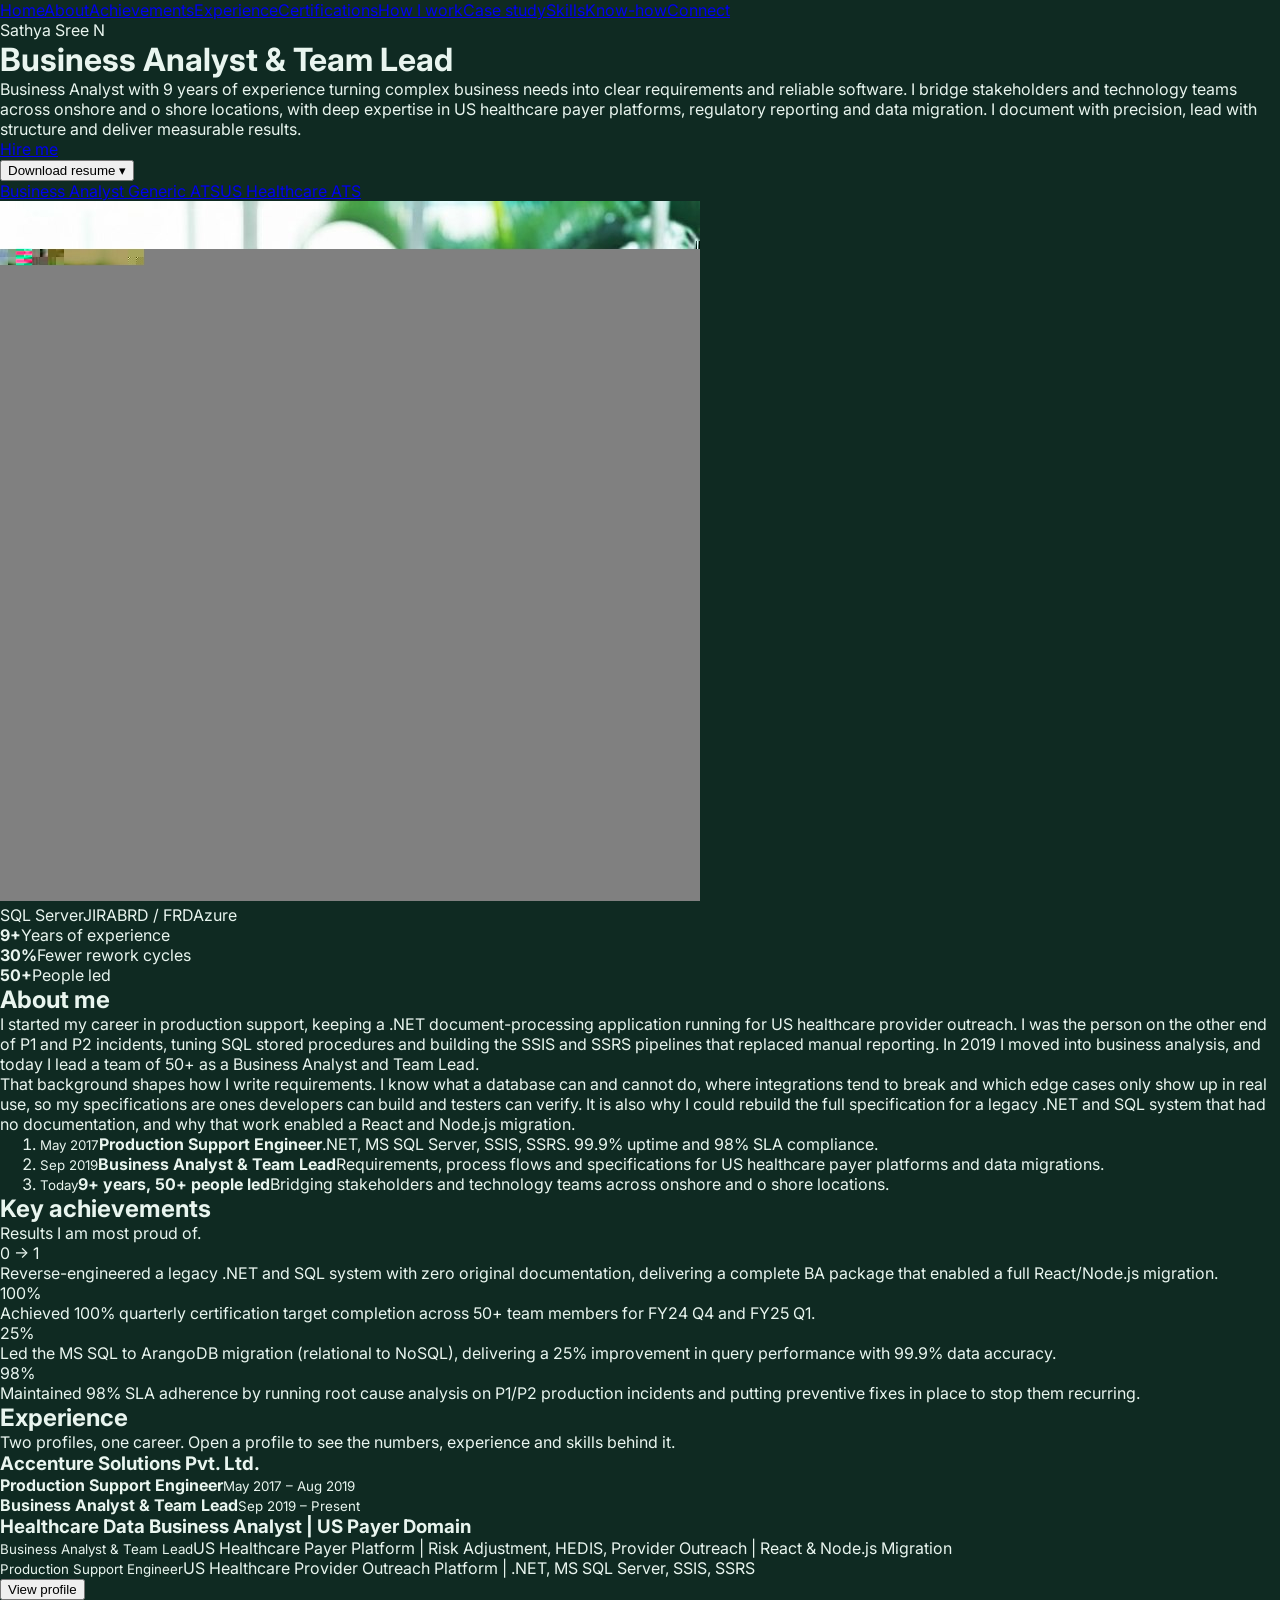
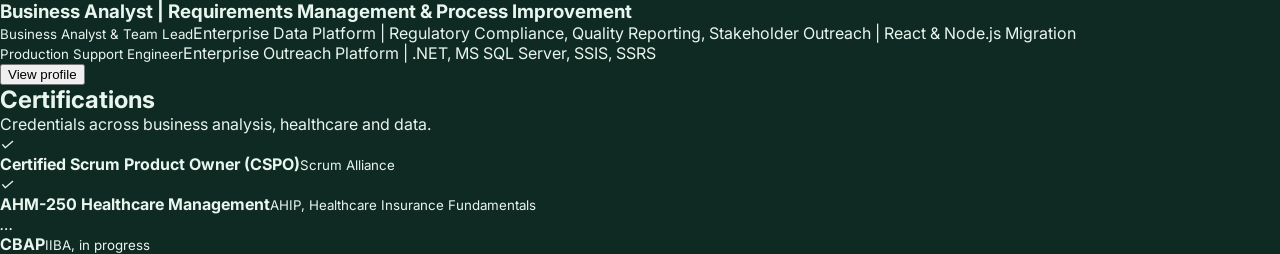
==== commit cf8aeed0: "Update index.html" ====
--- a/index.html
+++ b/index.html
@@ -1,461 +1,3067 @@
-<!DOCTYPE html>
-<html lang="en">
-<head>
-<meta charset="utf-8">
-<meta name="viewport" content="width=device-width, initial-scale=1">
-<title>Sathya Sree N | Business Analyst & Team Lead</title>
-<meta name="description" content="Business Analyst and Team Lead with 9 years of experience in requirements management, process improvement and US healthcare payer platforms.">
-<link rel="preconnect" href="https://fonts.googleapis.com">
-<link rel="preconnect" href="https://fonts.gstatic.com" crossorigin>
-<link href="https://fonts.googleapis.com/css2?family=Instrument+Serif:ital@0;1&family=Inter:wght@400;500;600&display=swap" rel="stylesheet">
-<style>
-:root{--bg:#0F2A22;--ink:#E9F5EF;--mute:#A9C4B9;--acc:#6EE7B7;--acc2:#9AF0CF;--card:#153B30;--line:#2A5C4B;--r:22px;--teal:#2bb3a3;--vio:#9b7bff;--paper:#F2F7F4;--deep:#0B6B4D;--text2:#3A5249;--serif:'Instrument Serif',Georgia,serif}
-*{box-sizing:border-box;margin:0}
-html{scroll-behavior:smooth;scroll-padding-top:90px}
-body{font-family:'Inter',system-ui,sans-serif;color:var(--ink);background:var(--bg);line-height:1.6}
-body::before{content:"";position:fixed;inset:0;z-index:-1;pointer-events:none;background:url("[data-uri]") 0 0/520px 520px repeat,url("[data-uri]") center/cover no-repeat}
-html,body{overflow-x:hidden}body.lock{overflow:hidden}
-a{color:inherit;text-decoration:none}
-:focus-visible{outline:2px solid var(--acc2);outline-offset:3px}
-.wrap{max-width:1180px;margin:0 auto;padding:0 24px}
-.top{position:fixed;top:0;left:0;right:0;z-index:10;padding:16px 0}
-.top .wrap{display:flex;align-items:center;justify-content:center;gap:14px}
-nav{display:flex;gap:2px;padding:6px;border:1px solid var(--line);border-radius:99px;background:rgba(15,42,34,.82);backdrop-filter:blur(12px)}
-nav a{padding:8px 15px;border-radius:99px;font-size:14.5px;color:var(--mute);transition:.2s;white-space:nowrap}
-nav a:hover,nav a.on{color:var(--acc)}
-.btn{display:inline-flex;align-items:center;gap:10px;padding:12px 26px;border-radius:99px;border:1px solid var(--acc);font:500 15px 'Inter';color:var(--ink);background:transparent;cursor:pointer;transition:.2s;white-space:nowrap}
-.btn.solid{background:var(--acc);color:var(--bg);font-weight:600}
-.dd{position:relative}.car{font-size:12px;transition:transform .2s}.dd.open .car{transform:rotate(180deg)}
-.ddm{position:absolute;right:0;top:calc(100% + 10px);min-width:250px;padding:8px;border:1px solid var(--line);border-radius:18px;background:rgba(15,42,34,.97);backdrop-filter:blur(14px);box-shadow:0 20px 50px rgba(0,0,0,.5);opacity:0;visibility:hidden;transform:translateY(-8px);transition:.2s}
-.dd.open .ddm{opacity:1;visibility:visible;transform:none}
-.ddm a{display:block;padding:12px 16px;border-radius:12px;font-size:15px}.ddm a:hover,.ddm a:focus-visible{background:rgba(110,231,183,.16);color:var(--acc2)}
-.btn.sm{padding:9px 18px;font-size:14px}
-.btn:hover{background:var(--acc2);border-color:var(--acc2);color:var(--bg);transform:translateY(-2px)}
-.hero{min-height:100vh;display:grid;grid-template-columns:1.25fr .75fr;align-items:center;gap:40px;padding-top:110px;padding-bottom:40px}
-.name{font-size:clamp(34px,4.4vw,56px);line-height:1.2;color:var(--acc);font-weight:500}
-h1{font-size:clamp(28px,4.2vw,58px);white-space:nowrap;font-weight:500;line-height:1.1;letter-spacing:-1.2px;margin:10px 0 22px}
-.lead{max-width:580px;color:#CFE3DA;font-size:17.5px;margin-bottom:30px}
-.glass{background:var(--card);border:1px solid var(--line);border-radius:var(--r);backdrop-filter:blur(14px)}
-.orbit{position:relative;aspect-ratio:1;max-width:520px;width:100%;margin:auto}
-.ring{position:absolute;border:1px solid rgba(255,255,255,.16);border-radius:50%;inset:0}
-.ring:nth-child(2){inset:13%}.ring:nth-child(3){inset:27%}
-.avatar{position:absolute;inset:30%;border-radius:50%;overflow:hidden;border:3px solid var(--acc);box-shadow:0 30px 80px rgba(110,231,183,.28)}
-.avatar img{width:100%;height:100%;object-fit:cover;object-position:50% 18%}
-.chip{position:absolute;padding:8px 14px;border-radius:14px;background:rgba(15,42,34,.94);border:1px solid var(--line);box-shadow:0 10px 30px rgba(0,0,0,.45);font-size:13.5px;font-weight:500;white-space:nowrap;animation:float 6s ease-in-out infinite}
-.chip.st{padding:10px 16px;border-color:var(--acc);line-height:1.2}
-.chip.st strong{display:block;font-size:24px;font-weight:600;color:var(--acc2)}.chip.st span{font-size:12.5px;color:var(--mute);font-weight:400}
-.c1{top:2%;left:22%}.c2{top:20%;right:0;animation-delay:-2s}.c3{bottom:22%;left:0;animation-delay:-4s}.c4{bottom:1%;right:20%;animation-delay:-1s}
-.s1{top:37%;left:-2%;animation-delay:-3s}.s2{top:47%;right:-2%;animation-delay:-5s}.s3{top:3%;right:28%;animation-delay:-2.5s}
-@keyframes float{50%{transform:translateY(-10px)}}
-section{padding:90px 0}
-h2{font-size:clamp(30px,4vw,48px);font-weight:500;letter-spacing:-1px;margin-bottom:12px}
-.sub{color:var(--mute);max-width:640px;margin-bottom:40px}
-.tags{display:flex;flex-wrap:wrap;gap:8px}
-.tags span{padding:5px 13px;border:1px solid var(--line);border-radius:99px;font-size:14px;color:#CFE3DA}
-.grid4{display:grid;grid-template-columns:repeat(auto-fit,minmax(250px,1fr));gap:18px}.card{padding:26px}.card h3{font-size:19px;font-weight:500;margin-bottom:14px;color:var(--acc2)}.skills{border-top:1px solid var(--line)}
-.srow{display:grid;grid-template-columns:230px 1fr;gap:24px;padding:22px 0;border-bottom:1px solid var(--line)}
-.srow h3{font-size:18px;font-weight:500;color:var(--acc2)}
-.ach{display:grid;grid-template-columns:1fr 1fr;gap:18px}
-.achc{padding:28px;border-left:4px solid var(--acc);display:flex;gap:20px;align-items:flex-start}
-.achc .m{font-size:40px;font-weight:600;color:var(--acc);line-height:1;min-width:112px}
-.certs{display:grid;grid-template-columns:repeat(auto-fit,minmax(300px,1fr));gap:14px}
-.cert{display:flex;gap:16px;align-items:center;padding:18px 22px;border:1px solid var(--line);border-radius:99px;background:var(--card)}
-.cert i{width:42px;height:42px;border-radius:50%;background:var(--acc);color:var(--bg);display:grid;place-items:center;font-style:normal;font-weight:600;flex:none}
-.cert b{display:block;font-weight:500}.cert small{color:var(--mute)}
-.company{padding:28px 32px;margin-bottom:22px}
-.company h3{font-size:26px;font-weight:500;margin-bottom:14px}
-.roles{display:flex;flex-wrap:wrap;gap:12px 40px}
-.roles div{border-left:3px solid var(--acc);padding-left:14px}.roles small{display:block;color:var(--mute)}
-.two{display:grid;grid-template-columns:1fr 1fr;gap:18px}
-.pcard{padding:30px;display:flex;flex-direction:column;gap:16px}
-.pcard h3{font-size:22px;font-weight:500;color:var(--acc2)}
-.pcard p{color:#CFE3DA}.pcard p small{display:block;color:var(--mute)}
-.pcard .btn{align-self:flex-start;margin-top:auto}
-.cs{padding:44px;text-align:left}
-.cs p{max-width:700px;color:#CFE3DA;margin-bottom:6px}
-.cs .btn{margin-top:22px}
-.contact{text-align:center;padding:56px 30px}
-.cta{display:flex;gap:12px;flex-wrap:wrap}.contact .cta{justify-content:center;margin-top:26px}
-footer{padding:34px 0;text-align:center;color:var(--mute);font-size:14px;border-top:1px solid var(--line)}
-/* modal */
-dialog{width:min(1100px,94vw);max-height:90vh;margin:auto;border:1px solid var(--line);border-radius:26px;background:#0F2A22;color:var(--ink);padding:0;overflow:auto}
-dialog::backdrop{background:rgba(0,0,0,.75);backdrop-filter:blur(4px)}
-.x{position:sticky;top:14px;float:right;margin:14px 14px 0 0;width:40px;height:40px;border-radius:50%;border:1px solid var(--line);background:#153B30;color:var(--ink);font-size:18px;cursor:pointer;z-index:2}
-.mb{padding:36px 40px 44px}
-.mb h2{font-size:34px}.mb h3{font-size:22px;font-weight:500;margin:38px 0 6px;color:var(--acc2)}
-.mb h4{font-weight:500;margin:20px 0 8px}
-.mb p{color:#CFE3DA;margin-bottom:10px}
-.mb ul{padding-left:20px;color:#DCEBE3}.mb li{margin-bottom:8px}
-.nums{display:grid;grid-template-columns:repeat(auto-fit,minmax(170px,1fr));gap:12px;margin-top:14px}
-.nums div{padding:18px;border:1px solid var(--line);border-radius:18px;background:var(--card)}
-.nums b{display:block;font-size:34px;font-weight:600;color:var(--acc)}.nums span{font-size:14px;color:var(--mute)}
-.scroll{overflow-x:auto;margin:10px 0}
-table{border-collapse:collapse;width:100%;font-size:14px;min-width:560px}
-th,td{padding:8px 12px;border-bottom:1px solid var(--line);text-align:left;vertical-align:top}
-th{color:var(--mute);font-weight:500}
-td.g{background:rgba(110,231,183,.12);color:var(--acc2);font-weight:500}
-.row{display:flex;flex-wrap:wrap;gap:8px;align-items:stretch;margin:12px 0}
-.box{flex:1 1 130px;padding:12px 14px;border:1px solid var(--line);border-radius:14px;background:var(--card);font-size:14px}
-.box b{display:block;font-weight:500}.box span{color:var(--mute);font-size:13px}
-.box.s{border-color:var(--teal)}.box.p{border-color:var(--vio)}.box.r{border-color:var(--acc)}.box.y{border-color:#e0b341}
-.ar{align-self:center;color:var(--acc2)}
-.lane{display:grid;gap:8px;align-items:center;padding:10px 0;border-bottom:1px dashed var(--line)}
-.lane .ln{font-size:13px;color:var(--mute)}
-.node{padding:8px 10px;border-radius:12px;font-size:13px;line-height:1.35;border:1px solid var(--line)}
-.node.s{border-color:var(--teal);background:rgba(43,179,163,.12)}.node.p{border-color:var(--vio);background:rgba(155,123,255,.12)}
-.node.d{border:2px solid #e0b341;border-radius:99px;text-align:center}.node.b{border-color:var(--acc);background:rgba(236,74,37,.2)}.node.l{border-style:dashed;color:var(--acc2)}
-.tl-s td{background:rgba(43,179,163,.08)}.tl-p td{background:rgba(155,123,255,.08)}
-.paper{background:#fff;color:#222;border-color:#ddd}.paper .x{background:#f1f1f1;color:#222;border-color:#ddd}
-.paper .mb h2{color:#1a1a1a;font-weight:600;font-size:clamp(30px,4vw,44px);line-height:1.15}.paper .mb h3{color:#1a1a1a;font-weight:600;font-size:26px;margin:56px 0 6px;padding-top:28px;border-top:1px solid #e5e5e5}.paper .mb h4{color:#1a1a1a;font-weight:600}
-.paper .mb p,.paper .mb li{color:#555}.paper .legend{color:#777}
-.bar{display:flex;height:6px;width:240px;margin-bottom:34px}.bar i{flex:1}
-.quote2{border-left:4px solid #1f7a63;padding:6px 0 6px 18px;font-size:18px;color:#222;margin:22px 0;max-width:760px}
-.toc{display:grid;grid-template-columns:1fr 1fr;gap:4px 40px;margin-top:26px;font-size:14px;color:#444}
-.paper .box{background:#f3f1ea;border:1.5px solid #bdb8a8;color:#333;text-align:center}.paper .box span{color:inherit;opacity:.85}
-.paper .box.s{background:#e3f4ee;border-color:#2a9d7f;color:#0f5c47}.paper .box.p{background:#ecebfb;border-color:#5b57d6;color:#3a37a0}.paper .box.r{background:#fdeaea;border-color:#d64545;color:#8a1f1f}.paper .box.y{background:#fdf0dc;border-color:#d98b2b;color:#8a4b00}
-.paper .ar{color:#555}
-.paper th{color:#555;border-bottom:1px solid #ccc}.paper td{border-bottom:1px solid #eee;color:#333}
-.paper tr.sh td{font-weight:600;color:#1a1a1a}.paper tr.sh.s td{background:#dff1ea}.paper tr.sh.p td{background:#e8e7fa}
-.pill{display:inline-block;min-width:52px;padding:6px 10px;border-radius:8px;border:1.5px solid;text-align:center;font-weight:600}
-.pill.R{background:#ecebfb;border-color:#5b57d6;color:#3a37a0}.pill.A{background:#e3f4ee;border-color:#2a9d7f;color:#0f5c47}.pill.C{background:#fdf0dc;border-color:#d98b2b;color:#8a4b00}.pill.I{background:#f1efe8;border-color:#bbb;color:#555}
-.tb{display:flex;align-items:center;gap:14px;margin:10px 0;font-size:14px;color:#555}.tb>span:first-child{width:56px}
-.t1{flex:1;height:34px;border-radius:8px;border:1.5px solid #d64545;background:#fdeaea}.t2{width:9%;height:34px;border-radius:8px;border:1.5px solid #2a9d7f;background:#e3f4ee}
-.paper .nums div{background:#f3f1ea;border-color:#ddd}.paper .nums b{color:#1f7a63;font-size:26px}.paper .nums span{color:#555}
-.lgd{display:flex;flex-wrap:wrap;gap:18px;font-size:13px;color:#555;margin-top:6px}.lgd i{display:inline-block;width:14px;height:14px;border:1.5px solid;border-radius:4px;margin-right:6px;vertical-align:-2px}
-.legend{font-size:13px;color:var(--mute);margin-top:8px}
-/* forest and mint refinements */
-.cs-label{display:block;font-size:14px;font-weight:500;color:var(--acc);margin-bottom:10px}
-.cs-row{display:grid;grid-template-columns:1fr 1fr;gap:18px;margin-top:18px}
-.cs-row .cs{padding:36px}.cs-row .cs h2{font-size:clamp(28px,3vw,38px)}
-/* case study pop-up: cream with iridescent lavender and mint glass */
-.paper{background-color:#F4F2EC;background-image:radial-gradient(circle 280px at 94% 5%,rgba(140,123,224,.6),rgba(185,168,240,.35) 45%,transparent 72%),radial-gradient(circle 190px at 85% 2%,rgba(237,230,255,.95),transparent 70%),radial-gradient(circle 300px at 3% 55%,rgba(108,203,176,.55),rgba(159,230,206,.35) 45%,transparent 72%),radial-gradient(circle 190px at 11% 50%,rgba(228,251,243,.95),transparent 70%),radial-gradient(circle 260px at 98% 100%,rgba(185,168,240,.5),transparent 72%);background-size:100% 1700px;background-repeat:repeat-y;background-attachment:local;border:8px solid #fff;border-radius:36px;box-shadow:0 30px 90px rgba(91,79,196,.25)}
-.paper .x{background:rgba(255,255,255,.8);backdrop-filter:blur(10px);border-color:#fff}
-.paper .scroll,.paper .nums div{background:rgba(255,255,255,.62);backdrop-filter:blur(14px);border:1px solid #fff;border-radius:18px;box-shadow:0 12px 34px rgba(91,79,196,.08)}
-.paper .scroll{padding:6px 14px}
-.paper .btn.solid{background:#B9A8F0;border-color:#B9A8F0;color:#15141A}
-.paper .btn.solid:hover{background:#15141A;border-color:#15141A;color:#fff}
-.paper .mb h3{border-top-color:rgba(21,20,26,.1)}
-/* case study pop-up: background artwork (assets/Case Study BG.jpeg) */
-.paper .mb{position:relative;isolation:isolate}
-.paper .mb::before{content:"";display:block;position:sticky;top:0;z-index:-1;height:90vh;margin:-36px -40px calc(36px - 90vh);pointer-events:none;background:linear-gradient(90deg,rgba(244,242,236,.5) 0%,rgba(244,242,236,.3) 50%,rgba(244,242,236,.15) 100%),url("assets/Case%20Study%20BG.jpeg") center/cover no-repeat}
-/* key achievements cards: lavender and mint frosted glass */
-.achc{background:linear-gradient(135deg,rgba(185,168,240,.32),rgba(110,231,183,.22) 70%,rgba(255,255,255,.06)),rgba(15,42,34,.55);border:1px solid rgba(255,255,255,.35);backdrop-filter:blur(16px);box-shadow:inset 0 1px 0 rgba(255,255,255,.4),0 20px 50px rgba(91,79,196,.2)}
-.achc .m{color:#fff}
-@media(max-width:900px){.paper .mb::before{margin:-24px -20px calc(24px - 90vh)}.cs-row{grid-template-columns:1fr}.cs-row .cs{padding:28px}}
-:root{--serif:'Instrument Serif',Georgia,serif}
-main h1,main h2,main h3,dialog:not(.paper) h2,dialog:not(.paper) h3{font-family:var(--serif);font-weight:400}
-main h1{letter-spacing:-1px}
-.card h3{font-size:23px}.pcard h3{font-size:25px}.company h3{font-size:30px}
-.achc .m,.chip.st strong,.nums b{font-family:var(--serif);font-weight:400}
-.achc .m{font-size:48px}.chip.st strong{font-size:28px}
-.light{background:var(--paper);color:var(--bg)}
-.light .sub{color:var(--text2)}
-.light h2{color:var(--bg)}
-.light .cert{background:#fff;border-color:#D3E2DA}
-.light .cert b{color:var(--bg)}.light .cert small{color:var(--text2)}
-.light .cert i{background:var(--deep);color:#fff}
-@media(max-width:900px){nav{display:none}.top .wrap{justify-content:flex-end}.hero{grid-template-columns:1fr}h1{font-size:7vw}.orbit{max-width:360px}.chip{font-size:11.5px;padding:6px 10px}.chip.st{padding:7px 10px}.chip.st strong{font-size:18px}.chip.st span{font-size:10.5px}.ach,.two{grid-template-columns:1fr}.srow{grid-template-columns:1fr;gap:10px}.achc{flex-direction:column;gap:8px}.mb{padding:24px 20px}.toc{grid-template-columns:1fr}.cs{padding:28px}}
-@media(prefers-reduced-motion:reduce){*{animation:none!important;scroll-behavior:auto!important}}
-/* experience boxes: network-mesh photo under a green veil */
-.company,.pcard{background:linear-gradient(115deg,rgba(15,42,34,.9),rgba(15,42,34,.6) 55%,rgba(15,42,34,.82)),url("assets/exp_BG.jpeg") var(--bp,50% 40%)/var(--bs,cover) no-repeat;border-color:rgba(110,231,183,.28);box-shadow:inset 0 1px 0 rgba(255,255,255,.12),0 18px 44px rgba(0,0,0,.35);transition:background-size .8s ease,border-color .3s,transform .3s}
-.pcard{--bs:190%}
-.pcard:nth-child(1){--bp:15% 30%}.pcard:nth-child(2){--bp:85% 70%}
-.pcard:hover{--bs:215%;border-color:var(--acc);transform:translateY(-4px)}
-.company .roles div{border-left-color:var(--acc);text-shadow:0 1px 8px rgba(0,0,0,.6)}
-.pcard p,.company h3,.pcard h3{text-shadow:0 1px 10px rgba(0,0,0,.55)}
-/* skills boxes: dot grid background */
-#skills .card{position:relative;overflow:hidden;background-color:var(--card);background-image:radial-gradient(rgba(110,231,183,.35) 1px,transparent 1.5px);background-size:16px 16px;transition:border-color .3s,transform .3s}
-#skills .card::before{content:"";position:absolute;inset:0;background:radial-gradient(circle at 100% 100%,transparent 0,var(--card) 75%);pointer-events:none}
-#skills .card>*{position:relative}
-#skills .card:hover{border-color:var(--acc);transform:translateY(-4px)}
-#skills .tags span{background:rgba(15,42,34,.55)}
-/* case study boxes: hexagon background */
-#case-study .cs{position:relative;overflow:hidden;background-color:var(--card);background-image:url("data:image/svg+xml,%3Csvg xmlns='http://www.w3.org/2000/svg' width='56' height='100' viewBox='0 0 56 100'%3E%3Cg fill='none' stroke='%236EE7B7' stroke-opacity='.22'%3E%3Cpath d='M28 66L0 50L0 16L28 0L56 16L56 50L28 66L28 100'/%3E%3Cpath d='M28 0L28 34L0 50L0 84L28 100L56 84L56 50L28 34'/%3E%3C/g%3E%3C/svg%3E");background-size:42px 75px;transition:border-color .3s,transform .3s}
-#case-study .cs::before{content:"";position:absolute;inset:0;background:linear-gradient(135deg,rgba(21,59,48,0) 15%,var(--card) 92%);pointer-events:none}
-#case-study .cs>*{position:relative}
-#case-study .cs:hover{border-color:var(--acc);transform:translateY(-4px)}
-</style>
-</head>
-<body>
-<div class="top"><div class="wrap">
-<nav aria-label="Main"><a class="on" href="#home">Home</a><a href="#achievements">Achievements</a><a href="#experience">Experience</a><a href="#certifications">Certifications</a><a href="#case-study">Case study</a><a href="#skills">Skills</a><a href="#connect">Connect</a></nav>
-<div class="dd"><button class="btn sm" id="ddbtn" aria-haspopup="true" aria-expanded="false">Download resume <span class="car">▾</span></button>
-<div class="ddm" id="ddm" role="menu"><a role="menuitem" href="assets/Sathya_Sree_N_Resume_Generic_ATS.pdf" download>Business Analyst Generic ATS</a><a role="menuitem" href="assets/Sathya_Sree_N_Resume_Healthcare_ATS.pdf" download>US Healthcare ATS</a></div></div>
-</div></div>
-
-<main>
-<div class="wrap hero" id="home">
-<div>
-<p class="name">Sathya Sree N</p>
-<h1>Business Analyst &amp; Team Lead</h1>
-<p class="lead">Business Analyst with 9 years of experience turning complex business needs into clear requirements and reliable software. I bridge stakeholders and technology teams across onshore and offshore locations, with deep expertise in US healthcare payer platforms, regulatory reporting and data migration. I document with precision, lead with structure and deliver measurable results.</p>
-<div class="cta"><a class="btn solid" href="#connect">Hire me</a></div>
-</div>
-<div class="orbit">
-<div class="ring"></div><div class="ring"></div><div class="ring"></div>
-<div class="avatar"><img src="[data-uri]" alt="Sathya Sree N"></div>
-<span class="chip c1">SQL Server</span><span class="chip c2">JIRA</span><span class="chip c3">BRD / FRD</span><span class="chip c4">Azure</span>
-<div class="chip st s1"><strong>9+</strong><span>Years of experience</span></div>
-<div class="chip st s2"><strong>30%</strong><span>Less rework</span></div>
-<div class="chip st s3"><strong>50+</strong><span>People led</span></div>
-</div>
-</div>
-
-<section id="achievements"><div class="wrap">
-<h2>Key achievements</h2><p class="sub">Results I am most proud of.</p>
-<div class="ach">
-<div class="glass achc"><div class="m">0 → 1</div><p>Reverse-engineered a legacy .NET and SQL system with zero original documentation, delivering a complete BA package that enabled a full React/Node.js migration.</p></div>
-<div class="glass achc"><div class="m">100%</div><p>Achieved 100% quarterly certification target completion across 50+ team members for FY24 Q4 and FY25 Q1.</p></div>
-<div class="glass achc"><div class="m">25%</div><p>Led the MS SQL to ArangoDB migration and relational-to-NoSQL database migration, delivering a 25% improvement in query performance with 99.9% data accuracy.</p></div>
-<div class="glass achc"><div class="m">30%</div><p>Reduced production incidents by 30% through structured root cause analysis and preventive SLA management.</p></div>
-</div></div></section>
-
-<section id="experience"><div class="wrap">
-<h2>Experience</h2><p class="sub">Two profiles, one career. Open a profile to see the numbers, experience and skills behind it.</p>
-<div class="glass company"><h3>Accenture Solutions Pvt. Ltd.</h3>
-<div class="roles"><div><b>Production Support Engineer</b><small>May 2017 – Aug 2019</small></div><div><b>Business Analyst &amp; Team Lead</b><small>Sep 2019 – Present</small></div></div></div>
-<div class="two">
-<div class="glass pcard"><h3>Healthcare Data Business Analyst | US Payer Domain</h3>
-<p><small>Business Analyst &amp; Team Lead</small>US Healthcare Payer Platform | Risk Adjustment, HEDIS, Provider Outreach | React &amp; Node.js Migration</p>
-<p><small>Production Support Engineer</small>US Healthcare Provider Outreach Platform | .NET, MS SQL Server, SSIS, SSRS</p>
-<button class="btn" data-profile="hc">View profile</button></div>
-<div class="glass pcard"><h3>Business Analyst | Requirements Management &amp; Process Improvement</h3>
-<p><small>Business Analyst &amp; Team Lead</small>Enterprise Data Platform | Regulatory Compliance, Quality Reporting, Stakeholder Outreach | React &amp; Node.js Migration</p>
-<p><small>Production Support Engineer</small>Enterprise Outreach Platform | .NET, MS SQL Server, SSIS, SSRS</p>
-<button class="btn" data-profile="gen">View profile</button></div>
-</div></div></section>
-
-<section id="certifications"><div class="wrap">
-<h2>Certifications</h2><p class="sub">Credentials across business analysis, healthcare and data.</p>
-<div class="certs">
-<div class="cert"><i>✓</i><div><b>Certified Scrum Product Owner (CSPO)</b><small>Scrum Alliance</small></div></div>
-<div class="cert"><i>✓</i><div><b>AHM-250 Healthcare Management</b><small>AHIP, Healthcare Insurance Fundamentals</small></div></div>
-<div class="cert"><i>…</i><div><b>CBAP</b><small>IIBA, in progress</small></div></div>
-<div class="cert"><i>✓</i><div><b>Microsoft Azure Fundamentals (AZ-900)</b><small>Microsoft</small></div></div>
-<div class="cert"><i>✓</i><div><b>ArangoDB Certified Professional</b><small>ArangoDB</small></div></div>
-<div class="cert"><i>✓</i><div><b>MongoDB SI Associate</b><small>MongoDB</small></div></div>
-</div></div></section>
-
-<section id="case-study"><div class="wrap">
-<div class="glass cs">
-<span class="cs-label">Case study 1</span>
-<h2>Catching defects before they multiply</h2>
-<p>A concept case study. Our line supervisors get alerted about quality defects AFTER they've already produced 200 bad units. By then, it's too late.</p>
-
-<button class="btn solid" id="csbtn">View case study</button>
-</div>
-<div class="cs-row">
-<div class="glass cs"><span class="cs-label">Case study 2</span><h2>Screening smarter, not harder</h2>
-<p>Hiring managers spend about 40% of their time screening resumes that should never have passed the first filter, and two managers rate the same resume differently.</p><button class="btn solid" id="cs2btn">View case study</button></div>
-<div class="glass cs"><span class="cs-label">Case study 3</span><h2>From three days to one</h2>
-<p>Monthly financial reporting takes the team three days to compile, and about half of that is copy-pasting numbers between spreadsheets and writing narrative commentary.</p><button class="btn solid" id="cs3btn">View case study</button></div>
-</div></div></section>
-
-<section id="skills"><div class="wrap">
-<h2>Skills</h2><p class="sub">Business analysis first, backed by hands-on data and engineering depth.</p>
-<div class="grid4">
-<div class="glass card"><h3>Business analysis</h3><div class="tags"><span>Requirement elicitation</span><span>Functional specs</span><span>Process flows</span><span>Use cases</span><span>User stories</span><span>Solution design</span></div></div>
-<div class="glass card"><h3>Delivery</h3><div class="tags"><span>SDLC</span><span>Agile &amp; Scrum</span><span>Estimation</span><span>UAT</span><span>Risk monitoring</span><span>Stakeholder management</span></div></div>
-<div class="glass card"><h3>Healthcare domain</h3><div class="tags"><span>Risk Adjustment</span><span>HEDIS &amp; Star Ratings</span><span>HCC coding</span><span>CMS files: 837, MMR, MOR, MAO-004</span></div></div>
-<div class="glass card"><h3>Data and tools</h3><div class="tags"><span>MS SQL Server</span><span>SSIS</span><span>SSRS</span><span>ArangoDB</span><span>MongoDB</span><span>Power BI</span><span>JIRA</span><span>Confluence</span></div></div>
-</div></div></section>
-
-<section id="connect"><div class="wrap">
-<div class="glass contact">
-<h2>Let's work together</h2>
-<p class="sub" style="margin:0 auto">Open to Business Analyst roles, including US healthcare payer and data platforms.</p>
-<div class="cta">
-<a class="btn solid" href="assets/Sathya_Sree_N_Resume_Generic_ATS.pdf" download>Business Analyst Generic ATS</a>
-<a class="btn solid" href="assets/Sathya_Sree_N_Resume_Healthcare_ATS.pdf" download>US Healthcare ATS</a>
-<a class="btn" href="mailto:nsathyasree96@gmail.com">Email me</a>
-<a class="btn" href="https://linkedin.com/in/sathya-sree-nerinjil" target="_blank" rel="noopener">LinkedIn</a>
-<a class="btn" href="tel:+917339180443">+91 7339180443</a>
-</div></div></div></section>
-</main>
-<footer>© 2026 Sathya Sree N</footer>
-
-<dialog id="dlg" aria-label="Details"><button class="x" aria-label="Close">✕</button><div class="mb" id="dbody"></div></dialog>
-
-<script>
-const $=s=>document.querySelector(s),dlg=$('#dlg'),body=$('#dbody');
-const li=a=>'<ul>'+a.map(x=>'<li>'+x+'</li>').join('')+'</ul>';
-const tbl=(h,r,cls)=>'<div class="scroll"><table><tr>'+h.map(x=>'<th>'+x+'</th>').join('')+'</tr>'+r.map(x=>'<tr'+(x._c?' class="'+x._c+'"':'')+'>'+x.map(c=>'<td>'+c+'</td>').join('')+'</tr>').join('')+'</table></div>';
-const flow=(a,k)=>'<div class="row">'+a.map((x,i)=>(i?'<span class="ar">→</span>':'')+'<div class="box '+(k&&k[i]||'')+'"><b>'+x[0]+'</b><span>'+(x[1]||'')+'</span></div>').join('')+'</div>';
-function open(html,cls){dlg.className=cls||'';body.innerHTML=html;dlg.showModal();document.body.classList.add('lock');dlg.scrollTop=0}
-dlg.addEventListener('close',()=>document.body.classList.remove('lock'));
-dlg.querySelector('.x').onclick=()=>dlg.close();
-dlg.addEventListener('click',e=>{if(e.target===dlg)dlg.close()});
-
-/* ---------- profiles ---------- */
-const nums=[['9','Years of experience'],['30%','Less rework through stakeholder workshops'],['95%','On-time delivery adherence'],['98%','SLA adherence'],['50+','Team members led, 100% certified'],['25%','Query performance improvement'],['99.9%','Data accuracy and uptime'],['40%','Manual reporting effort cut']];
-function prof(hc){
- const H=(a,b)=>hc?a:b;
- const ba=[
- H('Owned end-to-end requirements for a Risk Adjustment platform processing CMS regulatory files, including 837 professional/institutional claims, MMRs, MORs, and MAO-004 encounter submissions, ensuring software and systems aligned fully with CMS guidelines and client compliance obligations.','Owned end-to-end requirements for a compliance-driven data platform handling multiple categories of structured regulatory file submissions, ensuring software and systems aligned fully with governing standards and client compliance obligations.'),
- H('Designed and proposed solutions for HCC Combo Code logic covering ICD-10-CM combination mapping, UI override mechanics, and downstream scoring impact, enabling coders to accurately resolve complex diagnoses within the chart review workflow.','Designed and proposed solutions for complex business rule logic, including multi-condition combination mapping, UI override mechanics, and downstream scoring impact, enabling end users to accurately resolve multi-variable cases within a structured review workflow.'),
- H('Authored functional specifications, process flows, use cases, and user stories for a D3 reporting suite delivering provider and member engagement KPIs, Risk Score revenue projections, chart retrieval metrics, and HEDIS Star Ratings to clinical and operations leadership.','Authored functional specifications, process flows, use cases, and user stories for an executive reporting suite delivering engagement KPIs, revenue projections, retrieval metrics, and quality ratings to operational and executive leadership.'),
- 'Reverse-engineered a legacy .NET and SQL Server application with zero existing documentation, independently rebuilding the complete BA specification package, including process flows, user stories, data flow diagrams, and acceptance criteria, to enable a React/Node.js migration.',
- 'Facilitated cross-functional requirement workshops with '+H('US onshore','onshore')+' stakeholders, reducing rework cycles by approximately 30% through improved requirement clarity.',
- 'Collaborated with project managers on project scope, objectives, and deliverables, supporting project planning and estimation using JIRA across a distributed onshore/offshore team, sustaining 95% on-time delivery adherence.',
- 'Monitored project progress against plan, identifying risks and deviations early; directed the automation team and managed production support rotations, achieving 98% SLA adherence through structured shift scheduling and root cause analysis.',
- 'Drove team capability development, achieving 100% quarterly certification completion across 50+ team members for FY24 Q4 and FY25 Q1.',
- 'Participated in system testing, regression testing, and user acceptance testing (UAT), validating that implemented solutions met specified requirements; '+H('identified encounter-level chart review edge cases missed during QA.','identified complex review-logic edge cases missed during QA.')];
- const ps=[
- 'Maintained 99.9% uptime for a .NET-based document processing and file intake application supporting '+H('US healthcare provider','enterprise')+' outreach operations.',
- 'Optimized SQL stored procedures, queries, and triggers for high-volume data processing, improving data retrieval speed by 30% through query tuning and indexing.',
- 'Built SSIS ETL pipelines and SSRS reports that automated manual reporting workflows, cutting manual effort by 40% and improving downstream data accuracy.',
- 'Led the end-to-end '+H('MS SQL to ArangoDB','relational-to-NoSQL')+' migration, covering schema mapping, data integrity validation, and performance benchmarking, delivering a 25% query performance improvement with 99.9% data accuracy.',
- 'Maintained 98% SLA compliance by performing root cause analysis on P1/P2 production incidents and implementing preventive fixes to reduce recurrence.'];
- const sk=hc?[['Domain','Risk Adjustment (RA), HEDIS & Star Ratings, HCC Coding, CMS Regulatory Files (837, MMR, MOR, MAO-004), Provider Outreach, Chart Review'],['BA Methods','Requirement Elicitation, Functional Specifications, Process Flow Mapping, Use Case & User Story Documentation, Solution Design'],['Project & Delivery','SDLC, Agile & Scrum, Project Scope & Planning, Estimation (JIRA), Risk Monitoring, System Testing, UAT & Validation'],['Databases','MS SQL Server, PL/SQL (Oracle), ArangoDB, MongoDB (SI Associate Certified)'],['ETL / Reporting','SSIS, SSRS, D3 Dashboard Requirements, Power BI (Familiarity)'],['Cloud / Tools','Microsoft Azure (AZ-900), Databricks (Read Access), JIRA, Trello, Confluence, MS Office, Zoho CRM']]
- :[['BA Methods','Requirement Elicitation, Functional Specifications, Process Flow Mapping, Use Case & User Story Documentation, Solution Design, BRD/FRD Authoring'],['Project & Delivery','SDLC, Agile & Scrum, Project Scope & Planning, Estimation (JIRA), Risk Monitoring, System Testing, UAT & Validation'],['Domain','Regulatory & Compliance Reporting, Quality Ratings & Scoring Models, Complex Business Rule Logic, Structured File Processing, Stakeholder Outreach'],['Databases','MS SQL Server, PL/SQL (Oracle), ArangoDB, MongoDB (SI Associate Certified)'],['ETL / Reporting','SSIS, SSRS, Executive Dashboard Requirements, Power BI (Familiarity)'],['Cloud / Tools','Microsoft Azure (AZ-900), Databricks (Read Access), JIRA, Trello, Confluence, MS Office, Zoho CRM']];
- return '<h2>'+H('Healthcare Data Business Analyst','Business Analyst')+'</h2><p>'+H('US Payer Domain','Requirements Management & Process Improvement')+'</p>'+
- '<h3>By the numbers: impact at a glance</h3><div class="nums">'+nums.map(n=>'<div><b>'+n[0]+'</b><span>'+n[1]+'</span></div>').join('')+'</div>'+
- '<h3>Experience</h3><h4>Business Analyst &amp; Team Lead | Accenture Solutions Pvt. Ltd. | Sep 2019 – Present</h4><p style="color:var(--mute)">'+H('US Healthcare Payer Platform | Risk Adjustment, HEDIS, Provider Outreach | React & Node.js Migration','Enterprise Data Platform | Regulatory Compliance, Quality Reporting, Stakeholder Outreach | React & Node.js Migration')+'</p>'+li(ba)+
- '<h4>Production Support Engineer | Accenture Solutions Pvt. Ltd. | May 2017 – Aug 2019</h4><p style="color:var(--mute)">'+H('US Healthcare Provider Outreach Platform','Enterprise Outreach Platform')+' | .NET, MS SQL Server, SSIS, SSRS</p>'+li(ps)+
- '<h3>Skills</h3>'+sk.map(s=>'<h4>'+s[0]+'</h4><p>'+s[1]+'</p>').join('');
-}
-document.querySelectorAll('[data-profile]').forEach(b=>b.onclick=()=>open(prof(b.dataset.profile==='hc')));
-
-/* ---------- case study ---------- */
-const K={s:['#e3f4ee','#2a9d7f','#0f5c47'],p:['#ecebfb','#5b57d6','#3a37a0'],d:['#fdf0dc','#d98b2b','#8a4b00'],b:['#fdeaea','#d64545','#8a1f1f'],l:['#efefef','#888','#333']};
-function swim(lanes,cols,nodes,edges){
- const LW=118,CW=140,CH=58,GX=36,GY=40,LH=CH+GY,W=LW+cols*(CW+GX),H=lanes.length*LH+6;
- const P={};for(const k in nodes){const n=nodes[k],x=LW+(n[1]-1)*(CW+GX)+GX/2,cy=n[0]*LH+LH/2+8;P[k]={x,y:cy-CH/2,cx:x+CW/2,cy,r:x+CW,b:cy+CH/2,t:cy-CH/2}}
- let o='<svg viewBox="0 0 '+W+' '+H+'" style="min-width:'+Math.min(W,760)+'px;width:100%;display:block" font-family="Inter,Arial,sans-serif"><defs><marker id="ah" viewBox="0 0 10 10" refX="9" refY="5" markerWidth="7" markerHeight="7" orient="auto"><path d="M0 1L9 5L0 9z" fill="#444"/></marker></defs>';
- lanes.forEach((l,i)=>{o+='<line x1="0" x2="'+W+'" y1="'+(i*LH+2)+'" y2="'+(i*LH+2)+'" stroke="#bbb" stroke-dasharray="3 4"/><text x="0" y="'+(i*LH+22)+'" font-size="13" fill="#555">'+l+'</text>'});
- edges.forEach(e=>{const A=P[e[0]],B=P[e[1]],m=e[2]||'h';let d,lx,ly;
-  if(m==='v'){const dn=B.cy>A.cy,y1=dn?A.b:A.t;d='M'+A.cx+' '+y1+'L'+A.cx+' '+B.cy+'L'+B.x+' '+B.cy;lx=A.cx+6;ly=(y1+B.cy)/2}
-  else if(m==='u'){d='M'+A.cx+' '+A.t+'L'+A.cx+' '+B.cy+'L'+B.r+' '+B.cy;lx=A.cx+6;ly=(A.t+B.cy)/2}
-  else if(Math.abs(A.cy-B.cy)<2){d='M'+A.r+' '+A.cy+'L'+B.x+' '+B.cy;lx=(A.r+B.x)/2-8;ly=A.cy-6}
-  else if(Math.abs(A.cx-B.cx)<2){const dn=B.cy>A.cy,y1=dn?A.b:A.t,y2=dn?B.t:B.b;d='M'+A.cx+' '+y1+'L'+B.cx+' '+y2;lx=A.cx+6;ly=(y1+y2)/2+4}
-  else{const xm=B.x-GX/2;d='M'+A.r+' '+A.cy+'L'+xm+' '+A.cy+'L'+xm+' '+B.cy+'L'+B.x+' '+B.cy;lx=xm+5;ly=(A.cy+B.cy)/2}
-  o+='<path d="'+d+'" fill="none" stroke="#444" stroke-width="1.3" marker-end="url(#ah)"/>'+(e[3]?'<text x="'+lx+'" y="'+ly+'" font-size="12" fill="#444">'+e[3]+'</text>':'')});
- for(const k in nodes){const n=nodes[k],p=P[k],c=K[n[3]];
-  o+=(n[3]==='d'?'<ellipse cx="'+p.cx+'" cy="'+p.cy+'" rx="'+CW/2+'" ry="'+CH/2+'"':'<rect x="'+p.x+'" y="'+p.y+'" width="'+CW+'" height="'+CH+'" rx="9"')+' fill="'+c[0]+'" stroke="'+c[1]+'" stroke-width="1.5"/><foreignObject x="'+p.x+'" y="'+p.y+'" width="'+CW+'" height="'+CH+'"><div style="width:100%;height:100%;display:flex;align-items:center;justify-content:center;text-align:center;padding:0 10px;box-sizing:border-box;font-size:12.5px;line-height:1.25;color:'+c[2]+'">'+n[2]+'</div></foreignObject>'}
- return '<div class="scroll">'+o+'</svg></div>'}
-const lg=(a)=>'<div class="lgd">'+a.map(x=>'<span><i style="background:'+K[x[0]][0]+';border-color:'+K[x[0]][1]+'"></i>'+x[1]+'</span>').join('')+'</div>';
-const L4=[['s','System acts'],['p','People act'],['d','Decision'],['b','Breach alert']];
-const sec=(t,d)=>'<h3>'+t+'</h3>'+(d?'<p>'+d+'</p>':'');
-const stg=[['Stage 1: Capture','s',['1|System, inspector|Unit reaches checkpoint|Time or count trigger','2|System, inspector|Auto-capture, or tablet entry|Raw reading','3|System|Validate range, duplicates, calibration|Valid or invalid flag','4|System|Time-stamp and tag the record|Traceable record']],['Stage 2: Evaluate','s',['5|System|Compare with active threshold|Within, warning or breach','6|System|Within limit: log, continue|Logged record','7|System|Warning: notify supervisor|Soft notice','8|System|Breach: go to alerting|Alert trigger','9|System|Bad data: tell maintenance, go manual|Fault ticket']],['Stage 3: Alert','s',['10|System|Create alert with full context|Alert record','11|System|Notify supervisor on line display and phone|Under 60 seconds','12|System|Start 5-minute timer|Timer running']],['Stage 4: Acknowledge and escalate','p',['13|Supervisor|Acknowledge alert|Time recorded','14|System|No reply in 5 min: tell QA, maintenance|Level 1 escalation','15|System|Still none: tell plant manager|Level 2 escalation']],['Stage 5: Assess and decide','p',['17|Supervisor, QA|Inspect line and suspect units|Findings','18|Supervisor|Stop, continue with controls, or false alarm|Decision record']],['Stage 6: Contain and correct','p',['19|System, supervisor|Quarantine and tag suspect units|Quarantine list','20|Maintenance|Find and fix the cause|Corrective action','21|QA, inspector|First-article inspection|Pass or re-fix','22|Supervisor|Restart only after a pass|Restart record']],['Stage 7: Close','p',['23|Supervisor|Record root cause, actions, scrap, downtime|Full alert record','24|System|Block closure until complete|Closure gate','25|QA|Approve critical and stop-line closures|Approved closure']],['Stage 8: Learn','p',['26|System|Write every event to audit log|Audit trail','27|System|Update dashboard|Live KPIs','28|QA, team|Weekly review, tune limits|Threshold changes']]];
-const steps=h=>'<div class="scroll"><table><tr><th>#</th><th>Who</th><th>Action</th><th>Output</th></tr>'+stg.map(g=>'<tr class="sh '+g[1]+'"><td colspan="4">'+g[0]+'</td></tr>'+g[2].map(r=>'<tr>'+r.split('|').map(c=>'<td>'+c+'</td>').join('')+'</tr>').join('')).join('')+'</table></div>';
-const pill=v=>'<span class="pill '+v[0]+'">'+v+'</span>';
-function cs(){
- return '<div class="bar"><i style="background:#a32d2d"></i><i style="background:#8a5a00"></i><i style="background:#1f7a63"></i><i style="background:#5b4fc4"></i></div><h2>Catching defects before they multiply</h2><p style="font-size:18px">A business analyst case study, shown as diagrams</p><div class="quote2">Our line supervisors get alerted about quality defects AFTER they\'ve already produced 200 bad units. By then, it\'s too late.</div>'+
- '<div class="toc"><span>The problem</span><span>Alert levels and containment</span><span>Stakeholders and RACI</span><span>Four swimlane diagrams</span><span>My approach</span><span>The 28 steps</span><span>Today and target</span><span>User stories and UAT plan</span><span>The eight-stage flow</span><span>Rollout and results</span></div>'+
- sec('The problem: four delays behind 200 bad units','The delays add up to about 20 minutes. At 10 units a minute, that is 200 bad units. The target is 2 minutes.')+
- flow([['Detection lag','Late batch check'],['Logging lag','Paper or Excel'],['Comms lag','Phone or radio'],['Decision lag','No stop rule']],['r','r','r','r']).replace(/→/g,'+')+
- '<div class="box" style="text-align:center;margin:10px 0"><b>Units at risk = line speed × total lag</b><span>At 10 units a minute</span></div>'+
- '<div class="tb"><span>Today</span><div class="t1"></div><span>20 min = 200 units</span></div><div class="tb"><span>Target</span><div class="t2"></div><span>2 min = under 20 units</span></div>'+
- sec('Stakeholders: who needs what','Seven stakeholders in three groups: those who respond, those who own quality and cost, and those who keep it running.')+
- tbl(['Respond to alerts','Own quality and cost','Keep it running'],[['<b>Line supervisors</b><br>Timely, simple alerts','<b>QA engineers</b><br>Own limits and closure','<b>IT and data team</b><br>MES and sensor links'],['<b>Maintenance</b><br>Early signal, context','<b>Plant manager</b><br>KPIs and escalation',''],['<b>Operators, inspectors</b><br>Quick tablet entry','<b>Customer quality team</b><br>Traceability records','']])+
- sec('RACI: one owner for each activity','Each activity has exactly one A/R owner: QA for limits and closure, the plant manager for final escalation, IT for uptime.')+
- tbl(['','Supervisor','QA','Maintenance','Plant mgr','IT'],[['Respond to alert','R','C','C','I','-'],['Set and change limits','C','A/R','C','I','-'],['Fix the root cause','C','C','R','I','-'],['Approve closure','C','A/R','C','I','-'],['Final escalation','I','I','I','A/R','-'],['Keep system running','I','I','I','I','A/R']].map(r=>r.map((c,i)=>i&&c!=='-'?pill(c):c)))+'<p class="legend">A/R owns it and does it · R does the work · C is consulted · I is informed</p>'+
- sec('My approach as the business analyst','Four steps, each with one output.')+flow([['Elicit','Shadow, interview → Pain points list'],['Baseline','Measure first → Current numbers'],['Analyze','Pareto + 5 Whys → Root causes'],['Design','Rules + flows → BRD, FRD, tests']],['p','p','p','p'])+
- sec('The process today and the target','Each step on the top row is replaced by the step below it.')+'<h4>Today</h4>'+flow([['Units pile up','Batch builds up'],['Late check','Batch end only'],['Slow message','Paper, then phone'],['Guess and act','No set rules']],['r','r','r','r'])+'<h4>Target</h4>'+flow([['Checkpoints','In the process'],['Auto-capture','Sensors + tablets'],['Instant alert','Within 60 seconds'],['Set response','Clear next steps']],['s','s','s','s'])+
- sec('The target flow in eight stages','The system handles the first three stages. People take over from acknowledgment onward.')+flow([['Capture','Real time'],['Evaluate','Seconds'],['Alert','Within 60 sec'],['Acknowledge','5 min per level']],['s','s','s','p'])+flow([['Assess','Stop or continue'],['Contain + fix','Per incident'],['Close','QA signs off'],['Learn','Weekly tuning']],['p','p','p','p'])+'<p class="legend">↻ Learning tunes the limits in Evaluate</p>'+lg([['s','System acts'],['p','People act']])+
- sec('Alert levels and escalation','Three severity levels, and who is told if nobody responds.')+'<h4>Three alert levels</h4>'+flow([['Warning','Trend drifting: notify'],['Critical','Breach: alert + timer'],['Stop-line','Safety defect: line stops']],['y','r','r']).replace(/→/g,'')+'<h4>If nobody responds</h4>'+flow([['Supervisor','Told in 60 seconds'],['QA + maintenance','After 5 min'],['Plant manager','After 10 min']],['s','y','r'])+
- sec('Containment: flag everything since the last good check','On a critical breach, only the suspect units are quarantined and re-inspected.')+flow([['Last good check',''],['Flagged as suspect','Units since the last good check'],['Alert','']],['s','r','r'])+flow([['Quarantine','Tag and hold'],['Re-inspect','Only suspect units'],['Decide','Release, rework, scrap']],['p','p','y'])+lg([['s','Good'],['b','Suspect']])+
- sec('Swimlane 1: capture and evaluate','Each reading is validated, then compared with the limit. The result is within limit, warning or breach.')+
- swim(['Operator, inspector','System','Line supervisor','Maintenance'],5,{a:[0,1,'1 Unit reaches checkpoint','p'],b:[0,2,'2b Manual entry on tablet','p'],c:[1,2,'2a Auto-capture from sensor','s'],d:[1,3,'3 Data valid?','d'],e:[1,4,'4-5 Compare to threshold','s'],f:[0,5,'6 Within limit: production runs','s'],g:[1,5,'8 Breach: go to alerting (A)','b'],h:[2,5,'7 Warning: send soft notice','s'],i:[3,3,'9 Sensor fault: alert + manual','s']},[['a','b'],['a','c','v'],['b','d'],['c','d'],['d','e','h','Yes'],['d','i','h','No'],['e','f'],['e','g'],['e','h']])+lg(L4)+
- sec('Swimlane 2: alert, escalate and decide','Alert within 60 seconds. If not acknowledged in 5 minutes, it escalates. The supervisor then decides.')+
- swim(['System','Line supervisor','QA + maintenance','Plant manager'],5,{a:[0,1,'10-12 Alert sent, timer starts','b'],b:[1,2,'Acked in 5 min?','d'],c:[1,3,'13 Acknowledge, 17 inspect units','p'],d:[1,4,'18 Decision?','d'],e:[0,5,'False alarm: log, tune limits','s'],f:[1,5,'B Stop line: go to stage 6','l'],g:[2,5,'Continue: more sampling, QA OK','p'],h:[2,2,'14 No ack: tell QA + maintenance','s'],i:[2,3,'Acked in 5 more min?','d'],j:[3,3,'15 Plant manager directs response','p']},[['a','b','v'],['b','c','h','Yes'],['b','h','h','No'],['h','i'],['i','c','h','Yes'],['i','j','h','No'],['c','d'],['d','e'],['d','f'],['d','g']])+lg(L4.concat([['l','Link to next stage']]))+
- sec('Swimlane 3: contain and correct','Suspect units are quarantined, the cause is fixed and proven, and only then does the line restart.')+
- swim(['System','Maintenance','QA engineer','Line supervisor'],6,{a:[0,1,'19 Quarantine suspect units','s'],b:[1,2,'20 Find and fix the cause','p'],c:[2,3,'21 First-article inspection','p'],d:[2,4,'Article OK?','d'],e:[3,5,'22 Restart line, tight sampling','p'],f:[3,6,'To stage 7: closure','l']},[['a','b','v'],['b','c'],['c','d'],['d','e','h','Yes'],['d','b','u','No: re-fix'],['e','f']])+lg([['s','System acts'],['p','People act'],['d','Decision'],['l','Link to next stage']])+
- sec('Swimlane 4: close and learn','Closure is blocked until the root cause is recorded. A weekly review tunes the limits.')+
- swim(['Line supervisor','System','QA engineer'],5,{a:[0,1,'23 Record root cause + actions','p'],b:[1,2,'24 All fields complete?','d'],c:[2,3,'25 QA approves the closure','p'],d:[1,4,'26-27 Audit log and dashboard','s'],e:[2,5,'28 Weekly review: tune limits','p']},[['a','b','v'],['b','a','u','No'],['b','c','h','Yes'],['c','d'],['d','e']])+'<p class="legend">Critical and stop-line alerts need QA approval · Warning alerts close on supervisor sign-off · ↻ New limits go back to stage 2</p>'+lg([['s','System acts'],['p','People act'],['d','Decision']])+
- sec('The 28 steps','Steps 1 to 28, with who does each step and what it produces. Teal rows: system-led stages. Purple rows: people-led stages.')+steps()+'<p class="legend">The source diagram numbers go from 15 to 17; there is no step 16.</p>'+
- sec('User stories and acceptance checks','Four stories, with short Given, When, Then checks.')+'<h4>The four stories</h4>'+tbl(['#','Who','I want','So that'],[['1','Line supervisor','An alert when defect rate crosses the limit','I stop the line before more bad units'],['2','QA engineer','Suspect units flagged automatically','Only affected units are re-inspected'],['3','QA engineer','Control over limit changes','Alert quality stays consistent'],['4','Maintenance technician','Alerts on unreliable sensor data','No false alarms, no missed defects']])+
- '<h4>Story 1 checks: alert on breach</h4>'+tbl(['Given','When','Then'],[['A limit is set','Defect rate crosses it','Supervisor alerted within 60 seconds'],['Alert not acknowledged','5 minutes pass','Goes to QA and maintenance'],['Still not acknowledged','5 more minutes pass','Goes to plant manager'],['Alert acknowledged','Supervisor closes it','Root cause and decision required'],['Any alert','Raised, changed or closed','Written to audit log']])+
- '<h4>Stories 2 to 4 checks</h4>'+tbl(['#','Given','When','Then'],[['2','A critical breach','Alert is raised','All units since last good check tagged suspect'],['3','A limit change request','It is submitted','Live only after QA approval; versions kept'],['4','Sensor out of calibration','Data arrives','Flagged invalid; switch to manual inspection']])+
- sec('UAT plan: 12 scenarios','Grouped by what each scenario tests: alert path, people and rules, failure cases.')+tbl(['#','Scenario','Expected result'],[['1','Normal within-limit data','Logged, no alert'],['2','Warning-level drift','Soft notice, line continues'],['3','Critical breach','Alert in 60 seconds, timer starts'],['4','No acknowledgment','Escalates at 5 and 10 minutes'],['5','Stop-line defect','Line held; restart blocked until QA clears'],['6','Close without root cause','System blocks closure'],['7','Sensor fault','Fault alert; manual fallback'],['8','Network outage, then recovery','Buffered data back-filled, none lost'],['9','Shift handover with open alert','Alert transfers with acknowledgment'],['10','Override or snooze','Reason required, logged, time-limited'],['11','Limit change','Needs QA approval; version logged'],['12','Audit log check','Every event traceable end to end']])+
- sec('Rollout: start with one line','Each phase moves on only when its exit check is met. The pilot starts in shadow mode.')+flow([['Prepare','Agree baseline'],['Pilot','One line, 6-8 weeks'],['Expand','Similar lines'],['Scale','Whole plant']],['p','s','s','s'])+'<h4>Move on when</h4>'+flow([['Sign-off done',''],['False alarms under 10%',''],['Results hold',''],['Held one quarter','']],['y','y','y','y'])+
- sec('Target results (assumed)')+'<div class="nums"><div><b>About 200 → under 20</b><span>Units made before detection: about 200 today, under 20 target</span></div><div><b>About $312K → $31K</b><span>Scrap loss per year: about $312K today, about $31K target</span></div><div><b>About $280K a year avoided</b><span>Scrap only, before rework and returns</span></div></div>';
-}
-$('#csbtn').onclick=()=>open(cs(),'paper');
-const BAR='<div class="bar"><i style="background:#a32d2d"></i><i style="background:#8a5a00"></i><i style="background:#1f7a63"></i><i style="background:#5b4fc4"></i></div>';
-const T=(h,r)=>tbl(h,r.map(x=>x.split('|')));
-const R5=(h,r)=>tbl(h,r.map(x=>x.split('|').map((c,i)=>i&&c!=='-'?pill(c):c)));
-const N=a=>'<div class="nums">'+a.map(x=>'<div><b>'+x[0]+'</b><span>'+x[1]+'</span></div>').join('')+'</div>';
-const hd=(t,s,q)=>BAR+'<h2>'+t+'</h2><p style="font-size:18px">'+s+'</p><div class="quote2">'+q+'</div>';
-const pdf=f=>'<p style="margin-top:40px"><a class="btn solid" href="assets/'+f+'" target="_blank" rel="noopener">Open the full PDF with all diagrams</a></p>';
-const F4=['p','p','p','p'];
-function cs2(){
- return hd('Screening smarter, not harder','Cutting hiring manager screening time without losing good candidates or fairness','Hiring managers spend about 40% of their time screening resumes that should never have passed the first filter, and two managers rate the same resume differently.')+
- sec('The problem: why screening takes 40% of a manager time','Load = applications × share reaching the manager × minutes per review. About 7 of the 10 hours per role go on obvious rejects (assumed).')+
- flow([['Applications','250 per role'],['Share reaching manager','Most are forwarded'],['Minutes each','2.5 per resume'],['Screening load','10 hours per role']],['p','p','p','r']).replace('→','×').replace('→','×').replace('→','=')+
- sec('What I found (illustrative)','About three quarters of rejects come from four objective gaps. That is a scorecard problem, not a reading-speed problem.')+
- T(['Why managers reject resumes','Share of 300 sampled rejects (assumed)'],['Missing a core skill|30%','Not enough experience|22%','Work authorization, location|15%','Seniority mismatch|10%','Missing licence or certificate|9%','Other or unclear|8%','Incomplete or unreadable|6%'])+
- N([['~43% agree','3 managers, same 30 resumes'],['62%','Rejects decided in under 30 seconds'],['~70%','Obvious rejects reaching managers']])+
- sec('Stakeholders: who needs what','Seven stakeholders in four groups.')+
- T(['Group','Stakeholders and what they need'],['Decide|Hiring managers: little reading. Department heads: faster fills.','Run screening|Recruiters and TA: clear rules. TA lead and HR: consistency and SLA.','Protect and support|Compliance: fair and defensible. IT and ATS admin: stable ATS links.','Experience it|Candidates: status and fairness.'])+
- sec('RACI: who owns each activity','Every activity has one accountable owner. IT owns the ATS, compliance owns bias response, the TA lead owns the rules.')+
- R5(['','Hiring mgr','Recruiter','TA lead','Compliance','IT'],['Sign off scorecard|A|R|C|C|-','Maintain rules|C|R|A|C|I','Review bands, shortlist|I|A/R|C|-|-','Shortlist decision|A/R|C|I|-|-','Bias monitoring|I|C|R|A|I','ATS setup|I|C|I|I|A/R'])+
- sec('My approach: the first 30 days','Four weeks from listening to signed-off requirements.')+
- flow([['Week 1: Listen','Stakeholder map'],['Week 2: Analyze','Baseline, options'],['Week 3: Design','Draft scorecards'],['Week 4: Commit','BRD, pilot plan']],F4)+
- sec('Options considered','Five options scored against weighted criteria: time saved 30%, consistency 20%, legal and bias risk 25%, time to value 15%, cost 10%.')+
- T(['Option','Weighted score out of 5'],['A Calibration training only|3.40','B ATS knockouts only|3.15','<b>C Scorecard, rules, human review|3.75</b>','D AI ranking model|2.85','E Outsource screening|2.90'])+'<p>D saves the most time but scores worst on legal risk and explainability, so it is kept for phase 2.</p>'+
- sec('The process today and the target','Each step on the top row is replaced by the step below it.')+'<h4>Today</h4>'+flow([['Loose job post','Vague criteria'],['All forwarded','Manager reads all'],['Ad hoc shortlist','No reasons kept'],['Nothing learned','No feedback loop']],['r','r','r','r'])+'<h4>Target</h4>'+flow([['Agreed scorecard','Signed off first'],['Hard facts filter','Knockouts only'],['Scored and reviewed','Recruiter checks all'],['Short shortlist','5-8, 48-hour SLA']],['s','s','s','s'])+
- sec('Key design decision: assist, do not decide','The system never rejects anyone on score alone. Only configured hard knockouts auto-decline, and those are audited.')+
- T(['The system does','People do'],['Declines only hard knockouts|Recruiter reviews every band','Scores and explains every candidate|Recruiter can override, with a reason','Routes candidates by band|Anyone can ask for human review','Logs every score and decision|Manager decides who is interviewed'])+
- sec('Bands and routing','Every candidate lands in a queue that a person reviews. Band C is never skipped. Cut-offs come from past hires and are tuned weekly (assumed).')+
- flow([['Band A: 75+','Fast review, about 1 min'],['Band B: 50 to 74','Review queue, reason code'],['Band C: under 50','Weekly review, promote or archive']],['s','y','p'])+
- sec('The eight-stage flow','The system handles intake, filtering, scoring and the audit trail. People decide.')+
- flow([['1 Scorecard','Before posting'],['2 Apply','Real time'],['3 First filter','Minutes'],['4 Score and route','Under 5 min']],['p','s','s','s'])+flow([['5 Recruiter review','1 business day'],['6 Manager decides','48 hours'],['7 Feedback loop','Weekly'],['8 Comms and audit','Per event']],['p','p','p','s'])+lg([['s','System acts'],['p','People act']])+
- sec('Fairness and validity checks','Two monthly checks: is it fair, and do the scores predict outcomes?')+
- flow([['Track pass rates','By group, every stage'],['Below 0.80?','Four-fifths rule'],['Pause auto-decline','All to human review'],['Compliance acts','Adjust and document']],['s','d','r','p'])+flow([['Compare bands','Advance, offer, hire'],['Band A vs Band C','Target: 2x or more'],['Go or no-go','Rework criteria if not']],['s','s','p'])+
- sec('User stories','Six stories.')+T(['#','Who','I want','So that'],['1|Hiring manager|To review only candidates who meet the must-haves|I spend time on real prospects','2|Recruiter|Each score explained|I can confirm or override quickly','3|Compliance officer|Pass rates tracked by group|Adverse impact is caught early','4|Candidate|To know my status and how to ask for review|The process feels fair','5|Recruiter|Scorecard changes versioned|Decisions stay consistent and auditable','6|TA lead|To see whether bands predict outcomes|I know the scoring is worth trusting'])+
- sec('UAT plan: 16 scenarios','')+T(['#','Scenario','Expected result'],['1|Meets all must-haves|Band A, fast review, shortlist','2|Hard knockout fails|Respectful decline; logged with rule ID','3|Borderline candidate|Band B queue with explanation','4|Band C candidate|Low-priority queue; not declined','5|Unreadable resume|Manual queue; never auto-declined','6|Duplicate application|Records merged; latest scored','7|Recruiter overrides a score|Reason required and logged','8|Manager does not respond|Reminder at 24 h; escalation at 48 h','9|Reject without a reason|System blocks submission','10|Scorecard changed mid-search|New version; pipeline re-scored','11|Impact ratio below 0.80|Auto-decline paused; compliance told','12|Candidate asks for human review|Recruiter task; reply within 3 days','13|Internal or referral candidate|Fast-tracked to review; still scored','14|Status emails at each stage|Sent correctly; no early rejection notice','15|Audit log check|Every score and decision traceable','16|Validity report|Advance and hire rates by band'])+
- sec('Rollout: start with 2-3 roles','Each phase moves on only when its exit check is met. The pilot starts in shadow mode for two weeks.')+
- flow([['Prepare','Baseline agreed'],['Pilot','Passes the gate'],['Expand','Results hold'],['Scale','Held two quarters']],['p','s','s','s'])+'<p>Pilot gate (assumed): precision 55%+, false negatives under 5%, impact ratio 0.80+, Band A at 2x Band C, manager rating 4/5, screening time down 50%+.</p>'+
- sec('Target results and business case (assumed)','Targets would be validated with real data. This is manager capacity redirected to interviewing, not cash saved.')+
- N([['40% → 10%','Manager time on screening'],['30% → 60%+','Shortlist precision'],['~$594K','Net annual benefit (expected)'],['~2.4 months','Payback (expected)']])+
- T(['Case','Net annual benefit','Payback'],['Conservative|$131K|~16.5 months','Expected|$594K|~2.4 months','Optimistic|$707K|~1.5 months'])+'<p>Screening costs about $922K a year today: 20 managers × 16 hours a week × $60 × 48 weeks.</p>'+
- pdf('Case_study_2_Screening_Smarter_Not_Harder_Diagrams.pdf');
-}
-function cs3(){
- return hd('From three days to one','Making monthly financial reporting faster, safer, and more insightful','Monthly financial reporting takes the team three days to compile, and about half of that is copy-pasting numbers between spreadsheets and writing narrative commentary.')+
- sec('The problem: where 192 preparer hours go','About half the effort is copy-paste, commentary and chasing owners. The target is about 90 hours.')+
- T(['Preparer hours per cycle (assumed)','Today','Target'],['Copy-paste across workbooks|60 h|6 h','Writing variance commentary|36 h|18 h','Reconciling and fixing errors|34 h|24 h','Chasing owners for explanations|20 h|8 h','Review and sign-off|22 h|20 h','Formatting and distribution|20 h|14 h','<b>Total</b>|<b>192 h</b>|<b>about 90 h</b>'])+
- sec('Why it takes three days','Every step is manual and one after another. Errors are found late, at review.')+
- flow([['Data ready','9 manual pulls'],['Checks, fixes','Late, by hand'],['Commentary','From scratch'],['Review','Errors, versions']],['r','r','r','r'])+
- N([['14 workbooks','Fed by 9 manual pulls'],['3 errors a cycle','Caught at review'],['2 final packs','Circulating each cycle'],['25 of 400 lines','Meet materiality']])+
- '<p>About 70% of today commentary only restates the numbers. The system writes the fact, and people add the why. Owners needed about 3 follow-ups each before replying.</p>'+
- sec('Stakeholders: who needs what','Eight stakeholders in four groups.')+
- T(['Group','Stakeholders and what they need'],['Sponsor|CFO: a fast, trusted pack. Executives: insight to decide.','Own the numbers|Controller: controls and audit trail. Accounting: early exceptions.','Do the work|FP&A analysts: less assembly. Budget owners: a short, fair form.','Assure and support|IT and data team: read-only extracts. Audit: lineage and approvals.'])+
- sec('RACI: who owns each activity','The controller owns checks and mapping, FP&A owns explanations, IT owns the pipeline.')+
- R5(['','CFO','Controller','FP&A','Owners','IT'],['Define pack and KPIs|A|C|R|C|-','Data lock, extraction|I|A|C|-|R','Reconciliations|I|A|C|-|C','Mapping, materiality|I|A|R|-|C','Variance explanations|I|I|A|R|-','Commentary approval|I|C|A/R|-|-','Pack sign-off|A|R|R|-|-','Pipeline uptime|I|I|I|-|A/R'])+
- sec('My approach: the first 30 days','Four weeks from shadowing the close to signed-off requirements.')+
- flow([['Week 1: Listen','Workbook inventory'],['Week 2: Analyze','Baseline, options'],['Week 3: Design','Draft controls spec'],['Week 4: Commit','BRD, pilot plan']],F4)+
- sec('Options considered','Weights: cycle time 30%, accuracy and control 25%, cost 15%, time to value 15%, adoption risk 15%.')+
- T(['Option','Weighted score out of 5'],['A Excel hygiene|3.20','<b>B Data layer, controls, workflow|3.80</b>','C Full EPM platform|3.35','D GenAI on spreadsheets|2.80','E Outsource reporting|2.70'])+'<p>D is fast but scores worst on accuracy and lineage, so AI is kept for words only, in a later phase. C has the highest ceiling but is costly and slow, and still needs clean mapped data first.</p>'+
- sec('The process today and the target','Each step on the top row is replaced by the step below it.')+'<h4>Today</h4>'+flow([['Manual pulls','9 pulls, 14 workbooks'],['Late checks','Found at review'],['Chase and write','Commentary from scratch'],['Many versions','Two final packs']],['r','r','r','r'])+'<h4>Target</h4>'+flow([['Auto extracts','One governed model'],['Gate first','Checks before the pack'],['Material lines','System writes the facts'],['One locked pack','Approved, auditable']],['s','s','s','s'])+
- sec('Key design decision: numbers from the system, words from people','Every figure comes from a reconciled model. AI, if used, only drafts words around approved facts, and a tie-out blocks any figure not in the model.')+
- T(['The system does','People do'],['Pulls and maps every number|Fix exceptions at the source','Runs the checks before anyone reads|Owners explain the why','Writes the fact line for each variance|Analyst reviews and approves wording','Blocks any figure not in the model|Controller and CFO sign off'])+
- sec('The reconciliation gate','Controls run before anyone reads a number. Red blocks the pack and cannot be waived.')+
- flow([['Green: proceed','All checks pass'],['Amber: controller decides','Waive with a logged reason'],['Red: pack blocked','Fix at source, re-run']],['s','y','r'])+
- sec('The eight-stage flow','The system does the heavy lifting. People handle exceptions and judgment.')+
- flow([['1 Close and lock','WD+1 noon'],['2 Ingest and map','Under 30 min'],['3 Controls','Under 4 h incl. fixes'],['4 Variances','Minutes']],['p','s','s','s'])+flow([['5 Commentary','Same day'],['6 Build, approve','Within 3 hours'],['7 Publish','Day 1, close of business'],['8 Improve','Monthly']],['p','p','s','p'])+lg([['s','System acts'],['p','People act']])+
- sec('User stories','Six stories.')+T(['#','Who','I want','So that'],['1|Financial controller|Numbers checked automatically before a pack is built|Errors are caught early','2|Budget owner|A short form for only the material variances I own|Explaining takes minutes','3|FP&A lead|Every figure in the commentary checked against the model|Text never contradicts the numbers','4|CFO|One approved, version-stamped pack|No doubt which numbers are final','5|Auditor|To trace any reported number to source|I can test it quickly','6|Controller|To adjust materiality rules by account class|Commentary load matches risk'])+
- sec('UAT plan: 16 scenarios','')+T(['#','Scenario','Expected result'],['1|Clean month, all checks green|Pack built automatically; time within target','2|Missing entity or source file|Check fails; IT alerted; no partial pack','3|Unmapped account|Exception queue; pack blocked until mapped','4|Reconciliation break (red)|Blocked; owner fixes; re-run; gate passes','5|Amber check waived|Reason required; approval logged','6|Late journal after lock|Approval needed; re-run; new data version','7|Materiality rules applied|Only lines above thresholds get tasks','8|Owner does not respond|Reminder at 4 h; escalation at 8 h','9|Narrative has a wrong figure|Tie-out blocks the draft','10|GenAI draft (phase 2)|Only model figures; edits logged; human approves','11|Issue found in pack review|Pack rebuilds as a new draft version','12|Approval chain|No publish without controller and CFO','13|Adjustment after publication|Restated version; original kept','14|Access control|Payroll detail only for authorized roles','15|Audit trace|Any number traced to source in under 10 minutes','16|Parallel run|Automated pack matches manual within tolerance'])+
- sec('Rollout: pilot in parallel first','The manual process keeps running during the pilot, and the new pack is compared line by line each cycle.')+
- flow([['Prepare','Baseline agreed'],['Pilot','Passes the gate'],['Expand','Targets hold'],['Scale','Held two quarters']],['p','s','s','s'])+'<p>Pilot gate, 3 monthly cycles (assumed): within 0.1% of manual totals, zero unexplained differences, 1.5 days or less by cycle 3, controller signs off the checks.</p>'+
- sec('Target results and business case (assumed)','Labor savings are a floor, not the headline. The close pack costs about $150K a year today: 8 people × 3 days × 8 hours × 12 cycles × $65.')+
- N([['3 days → 1','Time to final pack'],['192 → ~90 h','Preparer hours per month'],['~$98K','Net annual benefit (expected)'],['~8.6 months','Payback (expected)']])+
- T(['Case','Net annual benefit','Payback'],['Conservative|$40K|~28.8 months','Expected|$98K|~8.6 months','Optimistic|$131K|~5.0 months'])+'<p>The stronger case is earlier insight, stronger control and reuse on other reports.</p>'+
- pdf('Case_Study_3_From_Three_Days_To_One_Diagrams.pdf');
-}
-$('#cs2btn').onclick=()=>open(cs2(),'paper');
-$('#cs3btn').onclick=()=>open(cs3(),'paper');
-
-
-const dd=document.querySelector('.dd'),ddb=document.getElementById('ddbtn');
-const setDd=o=>{dd.classList.toggle('open',o);ddb.setAttribute('aria-expanded',o)};
-ddb.addEventListener('click',e=>{e.stopPropagation();setDd(!dd.classList.contains('open'))});
-document.addEventListener('click',e=>{if(!dd.contains(e.target))setDd(false)});
-document.addEventListener('keydown',e=>{if(e.key==='Escape')setDd(false)});
-const links=[...document.querySelectorAll('nav a')];
-const io=new IntersectionObserver(es=>es.forEach(e=>{if(e.isIntersecting)links.forEach(l=>l.classList.toggle('on',l.getAttribute('href')==='#'+e.target.id))}),{rootMargin:'-45% 0px -50% 0px'});
-document.querySelectorAll('#home,section').forEach(s=>io.observe(s));
-</script>
-</body>
+<!DOCTYPE html> 
+<html lang="en"> 
+<head> 
+<meta charset="utf-8"> 
+<meta name="viewport" content="width=device-width, initial-scale=1"> 
+<title>Sathya Sree N | Business Analyst & Team Lead</title> 
+<meta name="description" content="Business Analyst and Team Lead with 9 years of 
+experience in requirements management, process improvement and US healthcare 
+payer platforms."> 
+<meta name="author" content="Sathya Sree N"> 
+<meta name="theme-color" content="#0F2A22"> 
+<link rel="icon" type="image/svg+xml" 
+href="data:image/svg+xml,%3Csvg%20xmlns='http://www.w3.org/2000/svg'%20viewBo
+x='0%200%2064%2064'%3E%3Crect%20width='64'%20height='64'%20rx='14'%20fill='
+%230F2A22'/%3E%3Ctext%20x='32'%20y='44'%20font
+family='Georgia%2Cserif'%20font-size='36'%20text
+anchor='middle'%20fill='%236EE7B7'%3ES%3C/text%3E%3C/svg%3E"> 
+<meta property="og:type" content="website"> 
+<meta property="og:site_name" content="Sathya Sree N"> 
+<meta property="og:title" content="Sathya Sree N | Business Analyst &amp; Team 
+Lead"> 
+<meta property="og:description" content="Business Analyst and Team Lead with 9 
+years of experience in requirements management, process improvement and US 
+healthcare payer platforms."> 
+<meta property="og:image" content="assets/og-image.jpg"> 
+<meta property="og:image:width" content="1200"> 
+<meta property="og:image:height" content="630"> 
+<meta property="og:image:alt" content="Sathya Sree N, Business Analyst and Team 
+Lead"> 
+<meta name="twitter:card" content="summary_large_image"> 
+<meta name="twitter:title" content="Sathya Sree N | Business Analyst &amp; Team 
+Lead"> 
+<meta name="twitter:description" content="Business Analyst and Team Lead with 9 
+years of experience in requirements management, process improvement and US 
+healthcare payer platforms."> 
+<meta name="twitter:image" content="assets/og-image.jpg"> 
+<!-- BEFORE YOU PUBLISH: LinkedIn and X need full web addresses for the preview 
+image. Once you know your live URL, 
+change both og:image and twitter:image above to https://YOUR-DOMAIN/assets/og
+image.jpg and add these two lines: 
+<link rel="canonical" href="https://YOUR-DOMAIN/"> 
+<meta property="og:url" content="https://YOUR-DOMAIN/"> --> 
+<script type="application/ld+json">{"@context": "https://schema.org", "@type": 
+"Person", "name": "Sathya Sree N", "jobTitle": "Business Analyst & Team Lead", 
+"description": "Business Analyst and Team Lead with 9 years of experience in 
+requirements management, process improvement and US healthcare payer platforms.", 
+"worksFor": {"@type": "Organization", "name": "Accenture Solutions Pvt. Ltd."}, 
+"sameAs": ["https://linkedin.com/in/sathya-sree-nerinjil"], "knowsAbout": ["Business 
+analysis", "Requirements management", "Process improvement", "US healthcare payer 
+platforms", "Risk Adjustment", "HCC coding", "HEDIS", "Medicare Advantage Star 
+Ratings", "CMS encounter data (MAO-004)", "Data migration"]}</script> 
+<link rel="preconnect" href="https://fonts.googleapis.com"> 
+<link rel="preconnect" href="https://fonts.gstatic.com" crossorigin> 
+<link 
+href="https://fonts.googleapis.com/css2?family=Instrument+Serif:ital@0;1&family=Int
+er:wght@400;500;600&display=swap" rel="stylesheet"> 
+<style> 
+:root{--bg:#0F2A22;--ink:#E9F5EF;--mute:#A9C4B9;--acc:#6EE7B7;--acc2:#9AF0CF;-
+card:#153B30;--line:#2A5C4B;--r:22px;--teal:#2bb3a3;--vio:#9b7b ;--paper:#F2F7F4;-
+deep:#0B6B4D;--text2:#3A5249;--serif:'Instrument Serif',Georgia,serif} 
+*{box-sizing:border-box;margin:0} 
+html{scroll-behavior:smooth;scroll-padding-top:90px} 
+body{font-family:'Inter',system-ui,sans-serif;color:var(--ink);background:var(--bg);line
+height:1.6} 
+body::before{content:"";position:fixed;inset:0;z-index:-1;pointer
+events:none;background:url("[data-uri]
+[base64]
+[base64]
+[base64]
+[base64]
+[base64]
+[base64]
+[base64]
+[base64]
+[base64]
+[base64]
+[base64]
+[base64]
+[base64]
+[base64]
+[base64]
+[base64]
+[base64]
+[base64]
+[base64]
+[base64]
+[base64]
+[base64]
+[base64]
+[base64]
+[base64]
+[base64]
+[base64]
+[base64]
+[base64]
+[base64]
+[base64]
+[base64]
+[base64]
+[base64]
+[base64]
+[base64]
+[base64]
+[base64]
+[base64]
+[base64]
+[base64]
+[base64]
+[base64]
+[base64]
+[base64]
+[base64]
+[base64]
+[base64]
+[base64]
+[base64]
+[base64]
+[base64]
+[base64]
+[base64]
+[base64]
+[base64]
+[base64]
+[base64]
+[base64]
+[base64]
+[base64]
+[base64]
+[base64]
+[base64]
+[base64]
+[base64]
+[base64]
+[base64]
+[base64]
+[base64]
+[base64]
+[base64]
+[base64]
+[base64]
+[base64]
+[base64]
+[base64]
+[base64]
+[base64]
+[base64]
+[base64]
+[base64]
+[base64]
+[base64]
+[base64]
+[base64]
+[base64]
+[base64]
+[base64]
+[base64]
+[base64]
+[base64]
+[base64]
+[base64]
+[base64]
+[base64]
+[base64]
+[base64]") 0 0/520px 520px 
+repeat,url("[data-uri]
+[base64]
+[base64]
+[base64]
+[base64]
+[base64]
+[base64]
+[base64]
+[base64]
+[base64]
+[base64]
+[base64]
+[base64]
+[base64]
+[base64]
+[base64]
+[base64]
+[base64]
+[base64]
+[base64]
+[base64]
+[base64]
+[base64]
+[base64]") center/cover no-repeat} 
+html,body{overflow-x:hidden}body.lock{overflow:hidden} 
+a{color:inherit;text-decoration:none} 
+:focus-visible{outline:2px solid var(--acc2);outline-o set:3px} 
+.wrap{max-width:1180px;margin:0 auto;padding:0 24px} 
+.top{position:fixed;top:0;left:0;right:0;z-index:10;padding:16px 0} 
+.top .wrap{display:flex;align-items:center;justify-content:center;gap:14px} 
+nav{display:flex;gap:2px;padding:6px;border:1px solid var(--line);border
+radius:99px;background:rgba(15,42,34,.82);backdrop-filter:blur(12px)} 
+nav a{padding:8px 15px;border-radius:99px;font-size:14.5px;color:var(-
+mute);transition:.2s;white-space:nowrap} 
+nav a:hover,nav a.on{color:var(--acc)} 
+.btn{display:inline-flex;align-items:center;gap:10px;padding:12px 26px;border
+radius:99px;border:1px solid var(--acc);font:500 15px 'Inter';color:var(-
+ink);background:transparent;cursor:pointer;transition:.2s;white-space:nowrap} 
+.btn.solid{background:var(--acc);color:var(--bg);font-weight:600} 
+.dd{position:relative}.car{font-size:12px;transition:transform .2s}.dd.open 
+.car{transform:rotate(180deg)} 
+.ddm{position:absolute;right:0;top:calc(100% + 10px);min
+width:250px;padding:8px;border:1px solid var(--line);border
+radius:18px;background:rgba(15,42,34,.97);backdrop-filter:blur(14px);box-shadow:0 
+20px 50px rgba(0,0,0,.5);opacity:0;visibility:hidden;transform:translateY(
+8px);transition:.2s} 
+.dd.open .ddm{opacity:1;visibility:visible;transform:none} 
+.ddm a{display:block;padding:12px 16px;border-radius:12px;font-size:15px}.ddm 
+a:hover,.ddm a:focus-visible{background:rgba(110,231,183,.16);color:var(--acc2)} 
+.btn.sm{padding:9px 18px;font-size:14px} 
+.btn:hover{background:var(--acc2);border-color:var(--acc2);color:var(-
+bg);transform:translateY(-2px)} 
+.hero{min-height:100vh;display:grid;grid-template-columns:1.25fr .75fr;align
+items:center;gap:40px;padding-top:110px;padding-bottom:40px} 
+.name{font-size:clamp(34px,4.4vw,56px);line-height:1.2;color:var(--acc);font
+weight:500} 
+h1{font-size:clamp(28px,4.2vw,58px);white-space:nowrap;font-weight:500;line
+height:1.1;letter-spacing:-1.2px;margin:10px 0 22px} 
+.lead{max-width:580px;color:#CFE3DA;font-size:17.5px;margin-bottom:30px} 
+.glass{background:var(--card);border:1px solid var(--line);border-radius:var(-
+r);backdrop-filter:blur(14px)} 
+.orbit{position:relative;aspect-ratio:1;max-width:520px;width:100%;margin:auto} 
+.ring{position:absolute;border:1px solid rgba(255,255,255,.16);border
+radius:50%;inset:0} 
+.ring:nth-child(2){inset:13%}.ring:nth-child(3){inset:27%} 
+.avatar{position:absolute;inset:30%;border-radius:50%;overflow:hidden;border:3px 
+solid var(--acc);box-shadow:0 30px 80px rgba(110,231,183,.28)} 
+.avatar img{width:100%;height:100%;object-fit:cover;object-position:50% 18%} 
+.chip{position:absolute;padding:8px 14px;border
+radius:14px;background:rgba(15,42,34,.94);border:1px solid var(--line);box-shadow:0 
+10px 30px rgba(0,0,0,.45);font-size:13.5px;font-weight:500;white
+space:nowrap;animation:float 6s ease-in-out infinite} 
+.chip.st{padding:10px 16px;border-color:var(--acc);line-height:1.2} 
+.chip.st strong{display:block;font-size:24px;font-weight:600;color:var(--acc2)}.chip.st 
+span{font-size:12.5px;color:var(--mute);font-weight:400} 
+.c1{top:2%;left:22%}.c2{top:20%;right:0;animation-delay:
+2s}.c3{bottom:22%;left:0;animation-delay:-4s}.c4{bottom:1%;right:20%;animation
+delay:-1s} 
+.s1{top:37%;left:-2%;animation-delay:-3s}.s2{top:47%;right:-2%;animation-delay:
+5s}.s3{top:3%;right:28%;animation-delay:-2.5s} 
+@keyframes float{50%{transform:translateY(-10px)}} 
+section{padding:90px 0} 
+h2{font-size:clamp(30px,4vw,48px);font-weight:500;letter-spacing:-1px;margin
+bottom:12px} 
+.sub{color:var(--mute);max-width:640px;margin-bottom:40px} 
+.tags{display:flex;flex-wrap:wrap;gap:8px} 
+.tags span{padding:5px 13px;border:1px solid var(--line);border-radius:99px;font
+size:14px;color:#CFE3DA} 
+.grid4{display:grid;grid-template-columns:repeat(auto
+fit,minmax(250px,1fr));gap:18px}.card{padding:26px}.card h3{font-size:19px;font
+weight:500;margin-bottom:14px;color:var(--acc2)}.skills{border-top:1px solid var(-
+line)} 
+.srow{display:grid;grid-template-columns:230px 1fr;gap:24px;padding:22px 0;border
+bottom:1px solid var(--line)} 
+.srow h3{font-size:18px;font-weight:500;color:var(--acc2)} 
+.ach{display:grid;grid-template-columns:1fr 1fr;gap:18px} 
+.achc{padding:28px;border-left:4px solid var(--acc);display:flex;gap:20px;align
+items:flex-start} 
+.achc .m{font-size:40px;font-weight:600;color:var(--acc);line-height:1;min
+width:112px} 
+.certs{display:grid;grid-template-columns:repeat(auto
+fit,minmax(300px,1fr));gap:14px} 
+.cert{display:flex;gap:16px;align-items:center;padding:18px 22px;border:1px solid var(--line);border-radius:99px;background:var(--card)} 
+.cert i{width:42px;height:42px;border-radius:50%;background:var(--acc);color:var(-
+bg);display:grid;place-items:center;font-style:normal;font-weight:600;flex:none} 
+.cert b{display:block;font-weight:500}.cert small{color:var(--mute)} 
+.company{padding:28px 32px;margin-bottom:22px} 
+.company h3{font-size:26px;font-weight:500;margin-bottom:14px} 
+.roles{display:flex;flex-wrap:wrap;gap:12px 40px} 
+.roles div{border-left:3px solid var(--acc);padding-left:14px}.roles 
+small{display:block;color:var(--mute)} 
+.two{display:grid;grid-template-columns:1fr 1fr;gap:18px} 
+.pcard{padding:30px;display:flex;flex-direction:column;gap:16px} 
+.pcard h3{font-size:22px;font-weight:500;color:var(--acc2)} 
+.pcard p{color:#CFE3DA}.pcard p small{display:block;color:var(--mute)} 
+.pcard .btn{align-self:flex-start;margin-top:auto} 
+.cs{padding:44px;text-align:left} 
+.cs p{max-width:700px;color:#CFE3DA;margin-bottom:6px} 
+.cs .btn{margin-top:22px} 
+.contact{text-align:center;padding:56px 30px} 
+.cta{display:flex;gap:12px;flex-wrap:wrap}.contact .cta{justify-content:center;margin
+top:26px} 
+footer{padding:34px 0;text-align:center;color:var(--mute);font-size:14px;border-top:1px 
+solid var(--line)} 
+/* modal */ 
+dialog{width:min(1100px,94vw);max-height:90vh;margin:auto;border:1px solid var(-
+line);border-radius:26px;background:#0F2A22;color:var(--ink);padding:0;overflow:auto} 
+dialog::backdrop{background:rgba(0,0,0,.75);backdrop-filter:blur(4px)} 
+.x{position:sticky;top:14px;float:right;margin:14px 14px 0 
+0;width:40px;height:40px;border-radius:50%;border:1px solid var(-
+line);background:#153B30;color:var(--ink);font-size:18px;cursor:pointer;z-index:2} 
+.mb{padding:36px 40px 44px} 
+.mb h2{font-size:34px}.mb h3{font-size:22px;font-weight:500;margin:38px 0 
+6px;color:var(--acc2)} 
+.mb h4{font-weight:500;margin:20px 0 8px} 
+.mb p{color:#CFE3DA;margin-bottom:10px} 
+.mb ul{padding-left:20px;color:#DCEBE3}.mb li{margin-bottom:8px} 
+.nums{display:grid;grid-template-columns:repeat(auto
+fit,minmax(170px,1fr));gap:12px;margin-top:14px} 
+.nums div{padding:18px;border:1px solid var(--line);border
+radius:18px;background:var(--card)} 
+.nums b{display:block;font-size:34px;font-weight:600;color:var(--acc)}.nums 
+span{font-size:14px;color:var(--mute)} 
+.scroll{overflow-x:auto;margin:10px 0} 
+table{border-collapse:collapse;width:100%;font-size:14px;min-width:560px} 
+th,td{padding:8px 12px;border-bottom:1px solid var(--line);text-align:left;vertical
+align:top} 
+th{color:var(--mute);font-weight:500} 
+td.g{background:rgba(110,231,183,.12);color:var(--acc2);font-weight:500} 
+.row{display:flex;flex-wrap:wrap;gap:8px;align-items:stretch;margin:12px 0} 
+.box{flex:1 1 130px;padding:12px 14px;border:1px solid var(--line);border
+radius:14px;background:var(--card);font-size:14px} 
+.box b{display:block;font-weight:500}.box span{color:var(--mute);font-size:13px} 
+.box.s{border-color:var(--teal)}.box.p{border-color:var(--vio)}.box.r{border-color:var(-
+acc)}.box.y{border-color:#e0b341} 
+.ar{align-self:center;color:var(--acc2)} 
+.lane{display:grid;gap:8px;align-items:center;padding:10px 0;border-bottom:1px 
+dashed var(--line)} 
+.lane .ln{font-size:13px;color:var(--mute)} 
+.node{padding:8px 10px;border-radius:12px;font-size:13px;line-height:1.35;border:1px 
+solid var(--line)} 
+.node.s{border-color:var(--teal);background:rgba(43,179,163,.12)}.node.p{border
+color:var(--vio);background:rgba(155,123,255,.12)} 
+.node.d{border:2px solid #e0b341;border-radius:99px;text-align:center}.node.b{border
+color:var(--acc);background:rgba(236,74,37,.2)}.node.l{border-style:dashed;color:var(-
+acc2)} 
+.tl-s td{background:rgba(43,179,163,.08)}.tl-p td{background:rgba(155,123,255,.08)} 
+.paper{background:# f;color:#222;border-color:#ddd}.paper 
+.x{background:#f1f1f1;color:#222;border-color:#ddd} 
+.paper .mb h2{color:#1a1a1a;font-weight:600;font-size:clamp(30px,4vw,44px);line
+height:1.15}.paper .mb h3{color:#1a1a1a;font-weight:600;font-size:26px;margin:56px 0 
+6px;padding-top:28px;border-top:1px solid #e5e5e5}.paper .mb h4{color:#1a1a1a;font
+weight:600} 
+.paper .mb p,.paper .mb li{color:#555}.paper .legend{color:#777} 
+.bar{display:flex;height:6px;width:240px;margin-bottom:34px}.bar i{flex:1} 
+.quote2{border-left:4px solid #1f7a63;padding:6px 0 6px 18px;font
+size:18px;color:#222;margin:22px 0;max-width:760px} 
+.toc{display:grid;grid-template-columns:1fr 1fr;gap:4px 40px;margin-top:26px;font
+size:14px;color:#444} 
+.paper .box{background:#f3f1ea;border:1.5px solid #bdb8a8;color:#333;text
+align:center}.paper .box span{color:inherit;opacity:.85} 
+.paper .box.s{background:#e3f4ee;border-color:#2a9d7f;color:#0f5c47}.paper 
+.box.p{background:#ecebfb;border-color:#5b57d6;color:#3a37a0}.paper 
+.box.r{background:#fdeaea;border-color:#d64545;color:#8a1f1f}.paper 
+.box.y{background:#fdf0dc;border-color:#d98b2b;color:#8a4b00} 
+.paper .ar{color:#555} 
+.paper th{color:#555;border-bottom:1px solid #ccc}.paper td{border-bottom:1px solid 
+#eee;color:#333} 
+.paper tr.sh td{font-weight:600;color:#1a1a1a}.paper tr.sh.s 
+td{background:#d 1ea}.paper tr.sh.p td{background:#e8e7fa} 
+.pill{display:inline-block;min-width:52px;padding:6px 10px;border
+radius:8px;border:1.5px solid;text-align:center;font-weight:600} 
+.pill.R{background:#ecebfb;border
+color:#5b57d6;color:#3a37a0}.pill.A{background:#e3f4ee;border
+color:#2a9d7f;color:#0f5c47}.pill.C{background:#fdf0dc;border
+color:#d98b2b;color:#8a4b00}.pill.I{background:#f1efe8;border
+color:#bbb;color:#555} 
+.tb{display:flex;align-items:center;gap:14px;margin:10px 0;font
+size:14px;color:#555}.tb>span:first-child{width:56px} 
+.t1{flex:1;height:34px;border-radius:8px;border:1.5px solid 
+#d64545;background:#fdeaea}.t2{width:9%;height:34px;border
+radius:8px;border:1.5px solid #2a9d7f;background:#e3f4ee} 
+.paper .nums div{background:#f3f1ea;border-color:#ddd}.paper .nums 
+b{color:#1f7a63;font-size:26px}.paper .nums span{color:#555} 
+.lgd{display:flex;flex-wrap:wrap;gap:18px;font-size:13px;color:#555;margin-top:6px}.lgd 
+i{display:inline-block;width:14px;height:14px;border:1.5px solid;border
+radius:4px;margin-right:6px;vertical-align:-2px} 
+.legend{font-size:13px;color:var(--mute);margin-top:8px} 
+/* forest and mint refinements */ 
+.cs-label{display:block;font-size:14px;font-weight:500;color:var(--acc);margin
+bottom:10px} 
+.cs-row{display:grid;grid-template-columns:1fr 1fr;gap:18px;margin-top:18px} 
+.cs-row .cs{padding:36px}.cs-row .cs h2{font-size:clamp(28px,3vw,38px)} 
+/* case study pop-up: cream with iridescent lavender and mint glass */ 
+.paper{background-color:#F4F2EC;background-image:radial-gradient(circle 280px at 
+94% 5%,rgba(140,123,224,.6),rgba(185,168,240,.35) 45%,transparent 72%),radial
+gradient(circle 190px at 85% 2%,rgba(237,230,255,.95),transparent 70%),radial
+gradient(circle 300px at 3% 55%,rgba(108,203,176,.55),rgba(159,230,206,.35) 
+45%,transparent 72%),radial-gradient(circle 190px at 11% 
+50%,rgba(228,251,243,.95),transparent 70%),radial-gradient(circle 260px at 98% 
+100%,rgba(185,168,240,.5),transparent 72%);background-size:100% 
+1700px;background-repeat:repeat-y;background-attachment:local;border:8px solid 
+# f;border-radius:36px;box-shadow:0 30px 90px rgba(91,79,196,.25)} 
+.paper .x{background:rgba(255,255,255,.8);backdrop-filter:blur(10px);border-color:# f} 
+.paper .scroll,.paper .nums div{background:rgba(255,255,255,.62);backdrop
+filter:blur(14px);border:1px solid # f;border-radius:18px;box-shadow:0 12px 34px 
+rgba(91,79,196,.08)} 
+.paper .scroll{padding:6px 14px} 
+.paper .btn.solid{background:#B9A8F0;border-color:#B9A8F0;color:#15141A} 
+.paper .btn.solid:hover{background:#15141A;border-color:#15141A;color:# f} 
+.paper .mb h3{border-top-color:rgba(21,20,26,.1)} 
+/* case study pop-up: background artwork (assets/Case Study BG.jpeg) */ 
+.paper .mb{position:relative;isolation:isolate} 
+.paper .mb::before{content:"";display:block;position:sticky;top:0;z-index:
+1;height:90vh;margin:-36px -40px calc(36px - 90vh);pointer
+events:none;background:linear-gradient(90deg,rgba(244,242,236,.5) 
+0%,rgba(244,242,236,.3) 50%,rgba(244,242,236,.15) 
+100%),url("assets/Case%20Study%20BG.jpeg") center/cover no-repeat} 
+/* key achievements cards: lavender and mint frosted glass */ 
+.achc{background:linear-gradient(135deg,rgba(185,168,240,.32),rgba(110,231,183,.22) 
+70%,rgba(255,255,255,.06)),rgba(15,42,34,.55);border:1px solid 
+rgba(255,255,255,.35);backdrop-filter:blur(16px);box-shadow:inset 0 1px 0 
+rgba(255,255,255,.4),0 20px 50px rgba(91,79,196,.2)} 
+.achc .m{color:# f} 
+@media(max-width:900px){.paper .mb::before{margin:-24px -20px calc(24px - 
+90vh)}.cs-row{grid-template-columns:1fr}.cs-row .cs{padding:28px}} 
+:root{--serif:'Instrument Serif',Georgia,serif} 
+main h1,main h2,main h3,dialog:not(.paper) h2,dialog:not(.paper) h3{font-family:var(-
+serif);font-weight:400} 
+main h1{letter-spacing:-1px} 
+.card h3{font-size:23px}.pcard h3{font-size:25px}.company h3{font-size:30px} 
+.achc .m,.chip.st strong,.nums b{font-family:var(--serif);font-weight:400} 
+.achc .m{font-size:48px}.chip.st strong{font-size:28px} 
+.light{background:var(--paper);color:var(--bg)} 
+.light .sub{color:var(--text2)} 
+.light h2{color:var(--bg)} 
+.light .cert{background:# f;border-color:#D3E2DA} 
+.light .cert b{color:var(--bg)}.light .cert small{color:var(--text2)} 
+.light .cert i{background:var(--deep);color:# f} 
+@media(max-width:900px){nav{display:none}.top .wrap{justify-content:flex
+end}.hero{grid-template-columns:1fr}h1{font-size:7vw}.orbit{max
+width:360px}.chip{font-size:11.5px;padding:6px 10px}.chip.st{padding:7px 10px}.chip.st 
+strong{font-size:18px}.chip.st span{font-size:10.5px}.ach,.two{grid-template
+columns:1fr}.srow{grid-template-columns:1fr;gap:10px}.achc{flex
+direction:column;gap:8px}.mb{padding:24px 20px}.toc{grid-template
+columns:1fr}.cs{padding:28px}} 
+@media(prefers-reduced-motion:reduce){*{animation:none!important;scroll
+behavior:auto!important}} 
+/* experience boxes: network-mesh photo under a green veil */ 
+.company,.pcard{background:linear
+gradient(115deg,rgba(15,42,34,.9),rgba(15,42,34,.6) 
+55%,rgba(15,42,34,.82)),url("assets/exp_BG.jpeg") var(--bp,50% 40%)/var(--bs,cover) 
+no-repeat;border-color:rgba(110,231,183,.28);box-shadow:inset 0 1px 0 
+rgba(255,255,255,.12),0 18px 44px rgba(0,0,0,.35);transition:background-size .8s 
+ease,border-color .3s,transform .3s} 
+.pcard{--bs:190%} 
+.pcard:nth-child(1){--bp:15% 30%}.pcard:nth-child(2){--bp:85% 70%} 
+.pcard:hover{--bs:215%;border-color:var(--acc);transform:translateY(-4px)} 
+.company .roles div{border-left-color:var(--acc);text-shadow:0 1px 8px rgba(0,0,0,.6)} 
+.pcard p,.company h3,.pcard h3{text-shadow:0 1px 10px rgba(0,0,0,.55)} 
+/* skills boxes: dot grid background */ 
+#skills .card{position:relative;overflow:hidden;background-color:var(-
+card);background-image:radial-gradient(rgba(110,231,183,.35) 1px,transparent 
+1.5px);background-size:16px 16px;transition:border-color .3s,transform .3s} 
+#skills .card::before{content:"";position:absolute;inset:0;background:radial
+gradient(circle at 100% 100%,transparent 0,var(--card) 75%);pointer-events:none} 
+#skills .card>*{position:relative} 
+#skills .card:hover{border-color:var(--acc);transform:translateY(-4px)} 
+#skills .tags span{background:rgba(15,42,34,.55)} 
+/* case study boxes: hexagon background */ 
+#case-study .cs{position:relative;overflow:hidden;background-color:var(-
+card);background-image:url("data:image/svg+xml,%3Csvg 
+xmlns='http://www.w3.org/2000/svg' width='56' height='100' viewBox='0 0 56 
+100'%3E%3Cg fill='none' stroke='%236EE7B7' stroke-opacity='.22'%3E%3Cpath d='M28 
+66L0 50L0 16L28 0L56 16L56 50L28 66L28 100'/%3E%3Cpath d='M28 0L28 34L0 50L0 
+84L28 100L56 84L56 50L28 34'/%3E%3C/g%3E%3C/svg%3E");background-size:42px 
+75px;transition:border-color .3s,transform .3s} 
+#case-study .cs::before{content:"";position:absolute;inset:0;background:linear
+gradient(135deg,rgba(21,59,48,0) 15%,var(--card) 92%);pointer-events:none} 
+#case-study .cs>*{position:relative} 
+#case-study .cs:hover{border-color:var(--acc);transform:translateY(-4px)} 
+/* about, how I work, healthcare know-how */ 
+.about{display:grid;grid-template-columns:1.3fr .7fr;gap:48px;align-items:center} 
+.about p{color:#CFE3DA;font-size:17.5px;max-width:640px;margin-bottom:16px} 
+.arc{list-style:none;padding:30px 30px 30px 34px} 
+.arc li{position:relative;margin-left:6px;padding:0 0 28px 28px;border-left:2px solid var(--line)} 
+.arc li:last-child{padding-bottom:0;border-left-color:transparent} 
+.arc li::before{content:"";position:absolute;left:
+7px;top:6px;width:12px;height:12px;border-radius:50%;background:var(--acc);box
+shadow:0 0 0 4px rgba(110,231,183,.2)} 
+.arc small{display:block;color:var(--mute);font-size:13px;letter-spacing:.4px} 
+.arc b{display:block;font-weight:500;font-size:17px;margin:2px 0 4px} 
+.arc span{display:block;color:#CFE3DA;font-size:14.5px;line-height:1.5} 
+.how{display:grid;grid-template-columns:repeat(auto-fit,minmax(250px,1fr));gap:18px} 
+.how .card{padding:28px} 
+.how .n{font-family:var(--serif);font-size:46px;line-height:1;color:var(--acc);margin
+bottom:14px} 
+.how .card h3{margin-bottom:10px} 
+.how .card p{color:#CFE3DA;font-size:15.5px} 
+.how-foot{margin-top:28px} 
+.terms{display:grid;grid-template-columns:repeat(auto
+fit,minmax(310px,1fr));gap:18px} 
+.term{padding:28px} 
+.term h3{font-size:26px;font-weight:400;color:var(--acc2);margin-bottom:2px} 
+.term .full{display:block;color:var(--mute);font-size:13.5px;margin-bottom:14px} 
+.term p{color:#CFE3DA;font-size:15.5px} 
+.term .mine{margin-top:14px;padding-top:14px;border-top:1px dashed var(--line);font
+size:14.5px} 
+.term .mine b{display:block;color:var(--acc);font-weight:500;font-size:12px;letter
+spacing:.8px;text-transform:uppercase;margin-bottom:4px} 
+@media(max-width:900px){.about{grid-template-columns:1fr;gap:28px}} 
+.cta .ddm{left:0;right:auto;z-index:20} 
+@media(max-width:1060px){nav a{padding:8px 10px;font-size:13.5px}} 
+@media(max-width:520px){.cta .ddm{left:auto;right:0}} 
+</style> 
+</head> 
+<body> 
+<div class="top"><div class="wrap"> 
+<nav aria-label="Main"><a class="on" href="#home">Home</a><a 
+href="#about">About</a><a href="#achievements">Achievements</a><a 
+href="#experience">Experience</a><a href="#certifications">Certifications</a><a 
+href="#how">How I work</a><a href="#case-study">Case study</a><a 
+href="#skills">Skills</a><a href="#healthcare">Know-how</a><a 
+href="#connect">Connect</a></nav> 
+</div></div> 
+<main> 
+<div class="wrap hero" id="home"> 
+<div> 
+<p class="name">Sathya Sree N</p> 
+<h1>Business Analyst &amp; Team Lead</h1> 
+<p class="lead">Business Analyst with 9 years of experience turning complex business 
+needs into clear requirements and reliable software. I bridge stakeholders and 
+technology teams across onshore and o shore locations, with deep expertise in US 
+healthcare payer platforms, regulatory reporting and data migration. I document with 
+precision, lead with structure and deliver measurable results.</p> 
+<div class="cta"><a class="btn solid" href="#connect">Hire me</a> 
+<div class="dd"><button class="btn" id="ddbtn" aria-haspopup="true" aria
+expanded="false">Download resume <span class="car">▾</span></button> 
+<div class="ddm" id="ddm" role="menu"><a role="menuitem" 
+href="assets/Sathya_Sree_N_Resume_Generic_ATS.pdf" download>Business Analyst 
+Generic ATS</a><a role="menuitem" 
+href="assets/Sathya_Sree_N_Resume_Healthcare_ATS.pdf" download>US Healthcare 
+ATS</a></div></div></div> 
+</div> 
+<div class="orbit"> 
+<div class="ring"></div><div class="ring"></div><div class="ring"></div> 
+<div class="avatar"><img 
+src="[data-uri]
+[base64]
+[base64]
+[base64]
+[base64]
+[base64]
+[base64]
+[base64]
+[base64]
+[base64]
+[base64]
+[base64]
+[base64]
+[base64]
+[base64]
+[base64]
+[base64]
+[base64]
+[base64]
+[base64]
+[base64]
+[base64]
+[base64]
+[base64]
+[base64]
+[base64]
+[base64]
+[base64]
+[base64]
+[base64]
+[base64]
+[base64]
+[base64]
+[base64]
+[base64]
+[base64]
+[base64]
+[base64]
+[base64]
+[base64]
+[base64]
+[base64]
+[base64]
+[base64]
+[base64]
+[base64]
+[base64]
+[base64]
+[base64]
+[base64]
+[base64]
+[base64]
+[base64]
+[base64]
+[base64]
+[base64]
+[base64]
+[base64]
+[base64]
+[base64]
+[base64]
+[base64]
+[base64]
+[base64]
+[base64]
+[base64]
+[base64]
+[base64]
+[base64]
+[base64]
+[base64]
+[base64]
+[base64]
+[base64]
+[base64]
+[base64]
+[base64]
+[base64]
+vbBrqzUOl9KjlHVUASC/tV9R/+qhS69L1AB gDch+BIpBBquot9GPLUOo68zWrGolpnX2l
+amAYbqNvoDT666ltIkLeqv2Bqfyxaymdl80GsphZrkKcZpQTAjxVP6/wDEA2t0DAdy+eaT0/
+4qxTKFZWVgec1V/wA+pS2tld62CeMlziQN5rfx3FVzYddW8x3NKFH1NGIuttPkYJ+Jj3e2as
+R1FclwwkdTB+yXce9Z4oLDrttJjEqn9adDU4SM71/ep74/sMpp9BGsE4FDv4rASQJFJ+9aS
+6pEqk7xT7k/YnMdytivRP2qOza9EzlQ4NOrbU1bHNPuQFTTZIAcgVmmUN2r4OaciQGlks
+JimK9itC/1rUzDyeacWRSvfrSPrAnvW6vmkMpI3rbFJlwK19UUh8oWr1IespI5rcOCeDSFu
+Ru3agepsAV5FF5HAXuKjGt3aIy8jOaZvHJCx8BXTGBU/eiw7VFNH1BN+zdyalMbblFMpJir
+kmjevCvVjIFSCGa0k7VtuFJSuAvembEytuvJxHcxZP8ASf8AWoel/jHzYqQdfXMcuoCPcCV
+XFQeKJ/U55UHiqF2ocZbUZV0/uXr0nMH0m2b/AJBUhzkCq86P1lUtUt2YBl8H2qaQagjD8
+wq3XPMUy7TYnFBCvNSCTBhwRWWmAHfk8UQsCF1IVWorPeerqIQcqpzxQLrv4u9P9M
+TSWTXsdxqC8NBbsHaP/q8L281Wdp8btM9VnEE7MTu245I9/wBKmoSl0VrHzg6QtpFCA0
+7WZD2Iz965v1X403c1sItPkt45HGAiMGk57d//ABVN6z8R+oLSdpr7WrsmZmbIlKjPsB9sft
+2qcaW+x1Zg72SRZBlWU/Y5rauCNF+JMpjKW+p3cbAgkiUqe/AIH3PP61Z3S/xn1/TlDtdjU
+7TJ+Wf8zfYjnNJ1NdBFYmdU16ob0l8SNG6oijSKb0L1gD+HmYAn/pPZqmHqgfahPjsJk3r1
+aGQVqZkB5YCmbEKcV7tSJuUH9QpM3sYP5hTb0NlC0iBlNVJ8Ven477TZWKAsqmrVNyh
+HeoP1tJ6tnKg7FTUJ4aK2pSnHBzLoZa3ujC3datHTzm3Q4qCS6YYtRMoJ5qd6WrNaDaCc
+ClRKMVgyqIbeAvG6vHgd6iWvaf8AjWMYAyaKyzvAxySGptHdp+KVpOR25qduoglhkra1Ph
+kIi+Hf4yRuSOfzHxSlz0hdaOmVkWRB9KuTQrS1liZlZWye3tTTX7WAwSKSvbvVOeMbkV56
+JKOUUhPa+SabGPYpwakN/bbpH2ds0PNqQDlaFXqVnDMidWGCDO0eecCtV1Qg4J7U5
+urMuCoHmkF0RmA4OSaNZYmuAexjq31BpDxk5pK+BdW3DGRUh0fpqbZzEcDnOKIXeg
++rCy7Bn7Vn2xzFsJGqTKtttJmv7z04u5qTP0PKlt6iz5cDt4qS6Foy2V8GkACkbc1OJdPhjtjJ
+wFrNjUpPLLtVOVlnOFxE9s7LIMMpINA765CsQanvWVmDqErW/Klj2qGy6NJMy7lPJqzXK
+MFyBaSYwsZSz/SpVazCOLOccUhD040UQfb2r08RiHp4OTRKtVW5ZTBTjkZap1P+GVgH5
+7VDLvqGS5Z8v8pqWz9HyX/Cq53fSmN58Ori3U/KcH38VpQ1UGg1Ua4LkhMl9JM2xG7+
+af2MJC/NjNGrTpIxSbWj+b7UZfphxASkZzjwKeWtrS7LG+L4iQfUb5IVKqRuqK3UzO5Ytn3q
+b33S8iSZdWyT5rROh3uMBUJJpo6uuXOQ9bgiv93qPtUgk1IdJ6LutVAZU4P0qf6D8Ip7uZZ
+XiKxjzjvVwaL0vFoWnuSinCknIprtS1DNfZKdyXEShLb4Uzl49ykgn2rrT4BdHaf01p214l9ctn
+cRyKadFaL/ABwK3pAAc5NSRrO40W/WMFgrHBKjig0X3Jp2F3SwjYt0mXlFeQRoMEYoF1
+Q38SsmhQEg8VH7a9S3sxJIxOPc1tpeux6pNIkbnCnBNaC1EW8ey3PGMegTF0tDawsUU
+AlDUe0TQ0g1FnK/Nu7kVYt3fJaN6TsowOC1R+5vreO5VkAJ8keaHO9R7ARhCCyiS2kW4
+RovB8VKraAxRAE1DtMvN7pJ7UWtkeBg8d6tQkmginFLLNNW9aQlVXK1GdRtQLOWS4
+wI0B79q9qfUU8jssDAuQeM4qrviD1tqek6PPBNGZGlGPlOcf+Ka2ahHLM3U3weQJpd/qf
+U/UdxpunRb7SR/TfcvCjPNXDafDDULS2jigvbRY1H5WtV4+lY+CuhWsPS9reemPxU43u/n
+Jq0fmHHPFQpTcctj6TQQnDfZzk4j0d7iwy0LMCPrUiTXb5zteRsee9D7CeD1drDg0Ruli2bo
++CPaubrllZyZasmlwJzXisCXwTTB5FL5WmszuDtwTmndlbOwDMpwal8KsfAGcpDlZ39LG
+5gPoaZBiJN4kYMPO40SvIQkXHBxUdkkKMwzQ7aXAGrZJ9h1+tL7T4iiyF8djuNDH+KesCT
+ZvYL/1VHb+5B4zTaztlvGzwDnzQXZZH2alOqnFcsm9n8TNTjk3bi3v8xqRw/EjVLtAAP1zUA
+tNJ3Pg4qV2OnpaRhmAxUa7rt3DDvVSazkmml63JOA0m4MakUfUH4ZPnb96gUOp28SB
+Q4zS5uRcKV37v1rR+exR75D6a1SZP7bryKCQBj8tSOz67sZkB9QA+xNUbqEMiRs4Q4Aq
+HSa3Na3G0lhg+9C/ztTV3yi1bqlWdUT9bWqLw4JqN6n8QZIZQY490fk1W/T+om8jQMSc+
+TRHUHUKy4GcUeHkLZxyyrbrJNZRNB8UbG3AMhbcfp2p7Z/FbTp3CbsZ8mqPu7qMSEM
+AQDzTu0EM65GAvsKm/IWJcFWGvsbwXPqfxS0+0iJQmV/Zai9z8aZEHyac5HuWxUHlSNk
+wooHewShHPOPFQj5STlhh5X2y5TJncfHu4tZSPwYwDyC9S/p742WWoxqZ0Mb+RXJ2tvL
+FdMCjEZ71JOmtRjikWNz8wqw9Rb2mDjqbYvs6vuviRYGLcjZP0qFXvWIu5ywPHOFJqFm/
+T8CJFZR4oPbTm5ugNx/SgajU3tYQWzVzfDLDserZLXUIJJDiIN832q5dM6htbu2SVJkKkZzm
+uaryFwgAYg066fkvYyyfiJFTPYNioabV2VPE+cio1jg8NHROpdW2ViMGQM/sDTODq6K7yA2
+0eM1XtjEskZaR8t7k5NMtTvY7ZWPqEFa0p6icVuZaerl2WTfdZ2+lx+pPKpX2Heo9qXxW05
+bc+g++VuyjvVT3Wsw3UwQylz7UvD0+JP54H1qo9dZJ/VFezWzfEQhPqc2rXUlyw5fx7Utbs
+VHzH6mmKvFbv6ZODikmuGBKxuCfFQWP5PspSnJhy31drK6R0J7/ANqmlr1Ivphw2f1qtr
+BXnALjkUQubuLS7Oae4kWKBBuZ2PAFRetmniKD6ac4llp1xZW0EktxOkUUalnkdsKijuSa
+oL4k/wCIe41pbrTum5pLLTVBVr0cTTjnOz2X+/2qpPiJ8Sv9pTJBatJDocLBvIM7eCw9vYVW
+MUlxqUolkYxQbsCNGycfX9q39LGyUVKw14ylj7B266ibeVgUn6tktkng58mlIzLczobp3jiDZ
+C5JOPGce2KY2aRWk8SIC1w35VX5mwR5PbH7UbiFozRQuju68+nnAB87j7cfStBIG2OLF
+o5ZgLX1XjHGEHPuDx2znzjsakuo/wAN1K1iXVUSKeMHMc21+BwMbW78e+eKr3UusVtk
+NtHbLbojYManaAc9jwCTmoxda9O+ZAi7TxvjYnHnv4/WpEclrrpOiM7JatE1vwWSBiGGBx
+555+33p/YrHYRkW8w7YLMQWJ+o/wDeMduTmjY9buIGWQErsP5lPK55o1b9cXduUjkwQ
+WBBHHjGePv/AHpuB8l3af1NBbyizlLQTQ7djswwD7EjsSef3IzV59IfFe5uIPw804M8Hyss
+mc4/71yFHqkeqZmjYo5PYDB3ADnNHND6lvbVxDIVWXK+lI55fk8Ejx3qvqKPkhiLwyam+j
+uG262kugAgQkj3rS51e+mcPuCr7A1U3wq1yDXomkEgF1HxJFnOPr9qsDVJpYIGMQJbFZ
+TrsUcTfICdtiN7vVrknidl+zUnDq9zE24sW5zyarLU+tpLC5ZLiMgg8mn9l8QbOZQCQc8Cs
+K1212ZyCjqG3hst/TtelmHzr9BikdRV79HV8BcfvUHseo4niLRSBSPBpWPqyf1Au3eh4+Wt
+KjU744kyzK2KWGB9V0IRXDOrHavPapNpqBLQIgAUDijFvYJqUC/y8+oOc+KJxaL+DhKIEIx
+nt2qwoSTyiMILsrjWkMd2BxkrzjtQqWDdsHnvUp17TRFKZGbLCo7JOrT9xkeKz9RlzKN8tr
+MQ3MlkN0bEY9jjNMtS1u4vFMeXIPfNOJbaSUllRip8CiUeit+BLtH9vpSjGbWCEJOzgjVnai
+Rzn+9ZubRMFcCnLx/hrnao5xzisxQvPdKhHeqFk3XLAPUUqOMA8aPvQEL3OaKaXoivcR+
+oOAallpon8vhD2psbU2u8kgDP6itOuMpRUgUNPzljkW34Y5wAoHtQxh610VTBXPP0rNxd
+3EibBISO3HevWtobcbt2GPJzT7ZWPC6DTwugsNBikgyUGSKjWraPdbWQGRI+2MnFSm1
+1pIikbuvcUS1DUbdo2LsuMdz2q3PSwUOCMds0+Sn16SkvG2rgkHzWz9FLDzIg+XmrF6Z
+ntbyafaVwG4Pg1p1FGh3BcbvcVkz0O5ZbIOuO3cV/JokRgwMDPimC9IC6kWRVBweRRa9
+hntWUksYz4qa9CaXHqwf1FKhO+fNRq8fXCSSYoRjY9uORfpHpKyhhZ5beNmUfKGGaQ6
+46Ys57QPFAiueMoMZo11Xp93olo1xpty6EDkYyKryLrK6aTF/IJcdgwwP2FaDjCC+NotShC
+MdkkVjrGiz6XdlmRgCaMaXLb/hws2CT4NSe/wBWtNYLRuqA574qD9U6c9pEHt2yfABrN
+1mj3R+rMxXKmXA9n0G21KUFNvenc3Sdtp1u0gL78Zz4qF6drd7ZqZMn5OSDSNz8Sp7+
+X8PJcqVBwYwME1U0dc1lPkIrIz5SCF/13NogFvAmXBxx5qbdP63NqejvPeRBFZfPeonb6b
+FqEtvKLMncQTxzR7qe5OiaJhU2BhjFaSv2rCLdUE1lk++HHVVraXc1vjkDjAycUV66+IOlaIo
+kuCEYnOWqE/APqTRJLu8jvJoIr1iMNKRyKsP4rfD7RuurKFQ0JdWyGQgGtSnNleWW1Xth
+nJAI/jBZa6osrFGaRmCjHNEV6xi6PnUy/KZjnDe9Pvhr8KrDQdWC+kjbTw3fFRj/ABQdNy2F
+rbalZp8sJy2Paqdulmp/KngsvUb9Ps957Edd+LC3urQb3CwZ8Gpppeu2OsTRGOZSMYJz3
+ri3UNXutRuLcxFtx44rpn4MfD+71fSFvpJmXyMnsaFbVZxh5ZUspnVLYnnJcs/UdjowSH1V
+DEds0Ol6nN67Jby7SRwaieo9B3M+rD1btmC8d6Sl0h7a6S3s5CJOxOaq3T1dn/E8Y9FO+
+6yD2yXAftNECXrXs08k7nkgng1HOrLhepZ2sRDt2/KGxwKmN7G3T+ifiJ5CxAyQKA2d+mo
+6bJfWVsPUGfzDk1Rt1WurzGwfbF/Uk/w312TpKODSdQybf+iTxVsjqjSyM/ikrn/RryTWWVb
+qHBBqfW/TdpJCrYPP1rS8Z5O62GNvRZo1FlcdsOUce2XUknqZLHI7VMNJ1trkqjE/rVa3U
+PoJvQ8DtRPR9VKyJv4zxU1TFcoC6oPmJcljp63h3cZ8GttQ1CDSYykoAI81r0/Pm2RlIIxzUJ
++I2oyRpJ6eTirsYRhHKKdtf2wgrc9SQ3XCEZ+9ejjS6iY+aprTby9Mu/LMAasPR9dVBF6h89q
+BLDeJgp6RrlDPXLO7gk3bcIPfzTSwv5YO61YN60Gp2wZgu3xUWk02COXC4yTQJ0xfQ+HF
+cjmy1wxsrHx9aJX3VJa2wh+b6Vix6SN4hMYy1Iy9I3NrLho9w80JUyT4RNPKyRSbX7xrjKlk5
+8nipdofVBiKC5kBHFKydKxG29VlA84qKXdltuiMYC0SVDjhsnVak/0XtZX1pqNqfmU5HHN
+Q7XdAj/Eboweaj2k6vJY7MvlFHiiN51N64HzjiifLW4bZdgr78vBI9Cu47OFYn4ZeacXupxzkr
+u/aq0n6jdJiVYZ+9DZOpbr8UATgMe9BUljGBoynJYJVqTM0jbXOfrS2mag8MGGIzUen1qMx
+AlssBzzScGpLcwgoy5+9A+NvkHiROLXXLfdtkOD96K20sF/uAbjviqZvbqdLr5W496L6L1D
+LaTAvIAPIPmq/+Ooy3Glp7sLEiyNR6Ot7tBKqDd/rQG26SSG43beQfFG7Pq2O5gVVcE4ot
+Y3MbkPJ45rVruhjDFOGeYghtAmktmXLLjsKH29i+lushJPPmpldavEnAIxQO7m/HgiNO/m
+oajVVxWEV5cM3trj8WwU9qdXLSWiAx9/pSvT+l+kMyDPNSq402C4hHA4HtSoXyR3Mu0R
+jjMivo+pbv8T6JWRfr4o3FL+JiYSSAnHmsX9lb28pJxj3qP32px2/CNgkVYb4w+RrJJPCHM9l
+HFcCUAcHNSKLqG1ht1jyobHIzVfTa08kLfOKht/1N+EuOW5Bqq3NNqCK0W08otS5zqN0
+ZUJwPaielaQ7/MW+Ymob0r1JFd7NxGD3571ZWkahbmQFAOPrTVKS/mWK8Y5CttpJt4cs
+vcVzh8eevo5rxtBtJW/C2h23W1sCWTAITP081dnxM+IUfSXTdxcRlfx0g9O3BPG8+T9AMn9
+K4a1W9k1bUXPq7lLHLNklieST9Sa2tHpoylv9F6iCS3i6XMl3MryH5P8AJ/SPr+wovbXEWF
+EL5kc7CzL258f65OKjq2zqDG0pABIKZGM+2aIxZigMjsqjJ3AnkDzn9a20gzYcl1GGyDFdzy
+uDvbgu+O2D4Hft/fvUa1HVTID/ADgOeI4nwox9fJ+9DNU1FryQsrlIhkHAxuH6e9MliLqVj3
+Y8grwalnA2GzMzyyTNIkpcH8y57/8AmtSkyhXBYbhlSDjzg0W0rQLi5Z2jTcoALY/1qWDoK/
+WCN2icrnhWXtQJXxjxksQ0tkllIgVuZMOxXkcHxkH/AN+K1ktm9NCBwvnP1qxbboqRp0R
+UO5h+VufH7frTG+6cudL+WSJgSDgH3H3pRuUuBT004csG9P3L2s6NhyyHdxk4I78VL9P
+a31+8EU0gjTaF3LJghcgZB+w/tUBS+ltJI8EgBgQSPP8A9qM6BqtgmoZmk9M5+T5cqR/lYef
+of3o6KxPOltY1fpfWYryzuHkWBypZScMuRwc985x+3tXY/R2vWPVmjW18rriVOV/yt5WuQ
+pen5riET2DSSREepJGOAw5H7d845/XmrF+EXUsuiazNpM5YW92cxgn/AIbgAAH6ntx9Kr6
+lJQc8dCaLx1/oqz1YMRFGx71Vup/DWSwui0IKA/5athNQlXLYOK9JqscuA8W9vtXPSsq1H
+BUnFMq+30O+towA+7HepbonT8/pLNIx3GpAb6yT/iRKufeniahYxQ7o3wD4zxQlTRS92Ro
+w5y2PbG6fT40X1AQPFKXXUuCdq8+9RG/12KHJTn7UvpV+l6fn7GovWufEA0bPSY06hvp5
+42fK8+Kqe91+TT9RPqbsA9/FXjc6dFMhGMj6VAepOkoZFHygMW4oEJSlL7FXUVSfJKektYs
+L62RgA2QO5orqdzGwMccihT4WoBo/Ts9naNglIx5BpS1WWGcfznkJOefFXnfxjAWpOMe
+Q5PpqrukAGSOTTXTYTBeCSQAgHtSV5rJh+WTHtkUQ0tobwKY2O4/5h2qqqlfLPtALXlkph
+1u2jABIU47E0P1hEv7Z2g+VyM5HNAOpNIlRPV9Qgrzhax0hrKSStDNIO+MGjR1LUviksCjJ
+52yGJkvLFwWRWQHls80vNqaXaAgjIHg1Ldc0GO/gJgKgsOcVE4+nzZyemykDxnzQdbbbV
+D/WKypgp7S5m3tvwvjiidtoNxeWyrNPIyAdi3FSi10Im2U4GcUhItxZ7kGAPFSosnKjNvYFa
+fayP6Yi6G7R5wv1pPVOpDbneUV09qxfW5kkZ5ZQaE36wyIsfckeOayK43zsznguafSynwuj
+H+1UOqSiL0Np8E1MdB1WbR4DJGoZ2OcD2qDRaKYrYzLjJOeRzRXp/qK2gvfwcsqK23AL
+e9dBXpnxL2Bk1VbtyWDHrf8AtOZLaaLbEOGCnvQDX+lNK0qaKUoR6nG0tmpHpMEL3Kt
+DKqlxkhcfNUxm6VsLy3ElxAJZAM5c5qw6ZSTb7LMa3aihta0O2a1LW20ueRtqDHR7u9cpI
+smV7A10JbWFhYahNBGIt5P9RHH0oTrdlbLemVQnA5K4xmsbU16iUd9Zm6nRJ/bOClbb
+o55ZDG8ZUN/mpGx+DEEmrm7YA45IA71cEDWUxbfgFa2a7iLpHaMCwBGQc0fTad/C93
+bK9NG2XDB38K07p22T1Y1B29xUW6ssrLqe0MYlVU7AA9zRXrZbwWLySgBdvvXOs2qa0
+NYEcJfaW+Xk4Nc9RodR80k5ddGhGUoTSS4LB6a+HUVrdNKhO5DnOe9K67rPUvTN6JYlk
+ksk9/AqUdJ2OsahpsTsAkmBkjtUp1lkt+n5YL+FWftkiuq0m6Nf39D6jU7nki3Qnxne41qOE
+2z5kwGIGcfWrW660efrzRWgRAEdT3HNc0aZr+ndO9TwSBAEd8dq6k6b6vs7m3jYEDjt4F
+WKsaiLi2Bp1Uc7ZcI5ut/gw+gyNJdxklTntVl9B/EHStDQ6XNi32f5+AamfUnW2jQXAErROS
+cHmgusdI9NdZWBni9NZMcsMA1Xjo5xm3GecEnelPMGM9UvLPqS+xaahgE//Dk80FutE1
+HpS5TUGuzLbryQx8UKl+Dup2EJn0O9+dewzVe9fah1zplgbbVS/o8gMMimjGaeWivOXyyT
+mdCaH150/wBXQmzaZWkAClSfNNxoVwmrtbadOsdswzsHI/SuN+j7vUl1Ax2c0i3EjfmHir
+u6Tl6s0bV01DVrub8Ei8AAkmg3aaNr/wBnRbf1eOy94+mrjS2ywVs87wOakNrclIVVjyOKr
+Q/F5dTZYIoW9ssMVMLS4EtvG5njBYZwT2omnVFOY1EPl5+pyfqWhXNrFgjII9qjLl7c5bhh
+VvdXarYxwFITk/aqxEQ1CUhh3PiiWuEStVKWOSbdJa6fQRS/JHmpBrGiHW4Wwu5iPaq1t
+bOfTpFKE7M5q0unuqIBDhtowOQaFXYpPAexJrJB5OlpNMchgMfahksYQ5AHBqd9Ta4l3u
+MRTHaolaJHPK3qnAPtULa8SyisrHHlg06xND/L3FU+9ObfUU+VyxJz5pDqXTooojJERuHO
+M1AP449rcbGPnxSjFhIxd6+p1B0VrNrKAhYdvNTLUEtPRLgrnFcx6H1NJbFHRyN3bBqc2/
+U+o3xSMMzK3GBVyFqxhoFLdVw0SXXbpbeMiJhye2aiF1o91ftvjP5ueKIXmkXUg9ciTPtmn
+mnavHpsJjmQl8Y5qOVJ4kDi+ckLfNjlJXJIOCM0qqx3MW5TUX6+1CRJJHt88nPy1GNI6lvb
+dhvD8e9VbdJuWYlmWmc47kWfZ6L+ImUjkk061np6W1h9TbwBnOKF9Ndc28kyK4xJ54q
+1rW4s9asiuQSRjkVnTU6n9gcISTwzmLXNWvLeZ0TdgHANK6Dqt3FHuO45OSKsPrDokPc
+kRIO+cimOjdIi3YeqhIPuK1oTrdaZdc61HDRvYSS37KPTJLD2pW/6evgpkRWA79qlNjHbaVI
+r7MY7nFTbT9X0rULNg+0PQJRT5Kqa3ZiV50zZzjasoIcd8irDgtJ9o2nxUW1G7WG9K2/cHN
+WF0u7XcCtIvJHmqarlOWEWIvK5N9P6ca5UNKMk0R/gSWeCANvtUhMyWlvnAGBQ4akL
+1tgxzxwKuPx8MZl2Cbjngb27xq2EHP2oq7hIQABnFM10iQSK4PGc8U31aaS1AAJ4qxSlFb
+UibclyyMdRx3MrFYh59qrrUrPU3n2qMj7Vb8F/bLGz3Byxoat3p95d7F25PcVH42pDuO5Z
+RUY0zU+VK8H6Uzfoy71EnMOXz39xXRcOg2EsAO1QSKSk0yys+xXeaMq8cjQhJFQ6T0LP
+pkSllO7HFHYDcacxZyQq+fapRealslMcS71HnHaoH8RupjpPT90yYF1KCiDzk+aBZQrZYR
+pV0RkkUp8Yus317VWiSQtbWv8ALVQeCx7mq3s551VzExBPyKQOBnyT9MVrqDyXczmQ
+5Ykkc5yfOabqXhjbbx/TxyfrXSaepVVqKLLWPqgtEg3pIHB42oG5DHycf96F6jqCykxxEmJM
+kkNnc2a1upvwlpuP/GcbAT3/APfNNtKtDcMikDLmjOW1ZY8IObwhaygl1BsGIbT5HHJqa9
+PdMyX1yttEjySd9i+//ep30B0NBqEERdNoIzu7j/71f/R3RumaFGskMCNPjBkYc/b7Vm2azL
+aRuU+OUEpSIn0d8KY9KskkuYgzSL8ygdvP+tSqPpqG3tUtmj9WNQBgDk1OwOAMY+3a
+ms+FONtUnPLyy7FYWEQGXpS3NyJVUJIhDqAvAPPB+lRnrbpZdWtdqWQimRPm2AkN25
+U45FW4o5yAeaXjh3YBUEf6UauzDIW1qS5OB+oNJn0y5ngmiKSxtyBx9qjYDwt6pJTacqfJ+
+1dw/EX4TWvU9pJd28aR3yqcYX8/sDXIPV3Sl/0/ezWs8Dq6dty8HHtWtTcprBz2podbyuh5
+0/1vfWsa2oaQNn5J1chh9PqO32qw9K6jkvHgkul23iHcjnALbTknI89+PeueZLoxqWDs2Tn
+6VOujeoDHA0M75TYcOcFgP+3GaM0nwyujvjozWLLX9Ntbncrb1w4B/K3kVMmsbGG3LIF
+XPPeuVfhb1BLbahFp3renHdMNpzwT4P64xXRz6bcTWmDI2ce9YMtMqpNJEJvb6ID1pqU
+cVxshOTnHFMtJvbm52xZ+UDzSHVmnmwkZjkuTmmei3sqRF1IG0frVSekhJ5kZdlr3EkuVi
+gzucbvqadWl1FbKWEgBx71UnUd3rL3Dsu70+4xTLT+qdRMnoSIzHGOe1PCuqCwkR3Psv
++x1lCh3Scfet7q5t71dpwxB96pWDqS7iIjZGDsfHNWF0q341w8+dxHY0OyyMOEgtdrk9rJ
+cY5Gs/Tt1zgdqjM97Pp12I7i12ow7jvU4soRbN877UPtTLX7XT7xfnP8AMxwaImtmS41wQ
+42sepBpnGxVPANG+nXtluVtc5fOdxqK6o02niQxN8hHnxUTsuoL2zvDPu8+KhVZGD4KksJ
+5ZenU9i7WTBGypFUtNBc2WoGWNnAVs496m+j9dy6rGIZF/LwSRWdShjkf1WAKtzQtdFJf
+IRtcW8of9Odaf7vsnUgjgE96E9RdS3j6ii26HbnuRxWNLtYjdOMAIcEVK7SxsJZkD7XJqGnt
+3w/2E1umsZCGgak81jGZuHApW4dbmcjjNZ1R7Gys8r/LC+1NdDshdkylmZW5HNakZ1P
+ECeJZ2gLqDRrq6Jito8Kf6qf2HScVrbq0xHrbe5qVLD6bnIJx2zUb6kvbhv5ZYKKrXWQ032w
+Fy4rgbzaPLdW7rAigDuapP4h6PdaTcC6iLKQeStX90tcepZ4PzKPahPVGjQavMsc9uxiJwe
+O9S+Z3QU4ladKl9vZUPSvUGsTy2y2Mk0kgxlVyTV+6L1Pqr2Ij1AvG23swxUi6G6S0TRtL/w
+B2tYU3cs2BuP3NBOvFhaa3jtCfO4rR5NwhvZNUTphvUiE6jFBPqrSl2O4980atLMXFqUHP
+1rSDRYBGskgBbuSe9OVv47C2dYxkr/lGaGpQhFt9Fb45OWWRy+0l4XeNW2k+T5rfS+jGs
+VN1FO7zMNzZbjNMLzWJ7kyO0bcZxxWNJ1HUX/LFKE+tV6dRXNPaV5TUJ9Ec6om1aW+
+NvMV9HO0YOSRTRNA0u3uI7qdUVkwcsamV1ol1ql6sswZYfPHektU6dsdQAhd1WNcZG
+aFtjnL7LNPKc5CWsfE7SendOVLL0mkxyBQe16yt+rbUiUr81RDryDprRokhQo87cYUc0f6
+M6CFzpEd4smxCNwWp77H9EV75KfMSuOvtNhs9RjaLA5BBox0/1Tqk7w2FqeJBtL+1SrX
++irTW544TLiVeCc0d0b4XDQ1S7jcsq8nNHprksJFeLTWf0RjXPh1fxyW9zdXc0kU2Cw9ial
+OoWL9JdNI1tNI8jLkAnkVINS1m8h04Rx2Tz7Rx8uaZ6PcnWLZk1SExkHhX8VanRFJ4fYpTT
+6QR+E2vy6nphkunYTKT8r0K+JE69TxzaY0Q3njIFPxLFo4Z7VAF7Hb2NYsYIr6VrlwNzHNRj
+WsfGmRlqGoKDOc06B6l0fW410q3DksAGI4FXTpvR3V4t0m1C7R4do+QL2q5NFsLBrZX
+YIGxgGo311rkPTOlSM0x2knGKHdSox+xoVyShukyE/w22TaIkUTL+bA700uJ9UWVlVwqDg
+DHig8HxU0dYiBzKeM0LuTrepTNc2so9B+Vwax7KtvKkBeoT4SK21nVhNCcsd1J9O3yJIFbJJ
+96jlu73kgDk7R/epHp0DJIpEZP1qxNYhhl7UVRhHaiXz3UEkGB3H0oYbWSVWNrN83kCk7
+qC49Pci5zzgVvp94IRmT5T2OabTVpFDa0uBr/AA++YD1GYY5981pN+JhQqqnI8470fj6gtO
+FLIT9TTsajYyRsSFyasXfTlEd8v/JFXazrc4BiIYN2Oagt1M0lwSe5qzOqVtZ5D6KjJ84qCNpj/i
+OfeiUyTjlmtpYxUc4wPdGnmXaGPyirY6L1mK2mRp5Fx9ar+00lfQMm7keKYvNPaTna+0Zx
+igyalL6gdTts4R1/o2o6bqcPpZjZj7UB600CKGIvCgyR4qr+iNUukCMWJIGasy/1U3Nll8ltvk
+009XH+LXJmOWHtZWKaAupMUlC96ktt8MLaSBXVUHHOKj9zfSW956kYJyewqb6Br1xd
+W6rhlI+lRVkvZdhW3HOSE3nw7EV4vprsZT3WrF6P0F7aALIh3LT6NXuJC0i0/TUBYDCFSD
+UnGEv5FeUnF8iy9OQXVwS4I59qdXvSFnHEpTmT7Ula6wskn5gGp7Nq/wAoU8k+1Fpri1g
+jKxYIB1D0bLLDJtkKjHiono2jPZ3iRtMxXdg81YfU+p3IgdYFJyvOagGkWWqz3LTuCoByOOK
+DqHtWIkqv2y3NE6Itr3ErxgnHBo4+kRaOoWPj6CmHR2tS28YjnYbj24o9rC/jIg+f2qUXBQT
+XZbxGUPr2R+XUYHf03kPfBFKWctlby7944+tRbV7LUCxNnDvb3IqLz6N1LPIQo254zzRFO
+U1wAjiL5RetprdkUADD2oDrbfjpQsTAKefvUb6S6a1wRR/jCjFT4qcjRk3p6ijeBRoZ9lpp2R
+AM/TSzWJ24DEd80H6a6PZNUkZiS/gmp02nztMI4lzH96Ukhl0RPxDrj3qUtvbGrra59AvXIp
+NLhUIQWUcioJcapd3U+FUZPjNG9d6sh1CX0QcvURvrttOuY5yp2HvWdZelbtTJu2D4RLL
+K1NvAzTfNv5J9q5r+M+vLd6sttE5MUC/Ng4BJroK56ltToVzN6g3Rxk1xl1XqTanqF1IScyOef
+pWtoa90txf07+oG9V5DLcM2AflA+ntXoZGDnnCMNuAe/k1htjAAfliHIHc/+uK2eRowWYcI
+ucDGAPH962QrBmrzepdLGCSFG3JqS9KWRkuIScd/aobJL6tyGJ5ZuatHozS5WMXDfMO
+DVbUzxEvaCvdYdBfDu1Cxxx/5cce9W/bQ7IkAGBiqw6BgkgmVZExjyB3q2Y3Hp/SsHdhn
+S2r0KQ5VBuILAd61cbgfetDIBxnH3rX11XLMVCDuSeKhvIKBvDblzwBijdnpGVVmIH3qn+
+q/jpoHScpht86hdLkFYvyqfv5qGQfFP4iddXAj0yyTTrB+DIy4wPcGrlUHjLKd9qztidYQ6Qss
+ZGQwAzxVW/En4Y6b1VYXEd1ApkAPpyY+ZP1oL01091pbRJcydVlLnG4quSp+4PerQ02e5
+vrRY9ReGS7AwzRAhW+uD2ozklzFlVJv+S4PmJ8QumrnpDqG5065yVByj47im/S7hLpGJG
+GcRNnPYg810v8A4r/h234WHWreLLQA7+PH/v8A0rl7p1Wa/hRQzBnAO0Vqaez5I5MvU0/
+HLjot6DU5tLmgl3usttgsy8ZIII/bP9q6W0D4pz6npUEskbEyIMsp7nzXI91d7CPUZwEUqW
+7kDg5+tXR8I9dsbnTLvTbwgSRkGNv9aHqocbkUreYlgar1THeECUY+jcmgR1hEnAjX5W9jT
+6/0C1vQzQtkbc5zUJtbHUItZjtSpaEN8pFZVmWZzjyXJoFlFq1ukc0K7iO5rbUOgbO2kWY
+Mi5PPHJolo2iXlrHDImM4GeaI61Y6hfQBV2qw8iq+3MWyahxygLb9Jaa4VwBu96Xl0y40xA
+1kuSOe3ehcdnq9leId26PPK81Z+nrHNYJ6oHqY9qGq1ZH7cBI1Z9YBOhifUYf5kZDY5zQH
+qTQr6zmFwsjFD2U9qlseoJYTHAxiktR1aHU4jFgBu3FHpjCdeMkp4S57K7KSakoglRQzHB
+xTgfD1EhM2wkHxRJNEube8WeNCYgckmpnZ36fhgkoBOOeKVVCTzICkpv7FeaL03Fpl2rh
+CAc5B81Kjow1Fdiof08UQujb3DAZAJ8AUY0tFt4RxQtVFTWPQSNCfDK817Q5NGh9Qlgfp
+TPRGe6ePc5BzkGpR1q08sMhRFZFHmonbEwWfqRt/MQZ4rMUdzwkPNRhwgt1Do+q6jA
+ot5SV/qzUs6LSWxsViuSMxr+YioLa/E+HTgILlVOOM0dh6kXW4CLQ7VbzWtpoVpKWeQKu
+ipZRL7vUI1fCFWZvANAde01buNXPf2qB6o+raRdRSKWmjLeDU0028mvbFDNhWHcGg6
+qxWRcUg9VvyNprAtoM0OlRFOFGalM9la6hZ+u7MDjIIOKrLqDWY9MicsQceabWPXN5ea
+QyWeCcYGRnFPp5quvEkDV8YtxYWTXLyC7mtIbh2hRsDJo5p8wLFrl+G5y1V30jdynW5fx
+e5t3kjgmpt1DbmOAS25yT2UU9D+rnnIKDlL7EjntrS9gzERxxxWIoLKwtHDlRjv71F9AW8E
+HpylwSCQO1BdS1a/s9UEUilojzk9qjqtRCEN0kF37ftgMSxpeXwWGAlScZxxUn/AIaum2g
+mMShR3GKCWfUMcIjKQEv9qK6l1F/EbQwMuzcMEEUHx9tUoS+F5ZGfxpbpdiEV/FqqSJE
+Ao7HFAbvpcySBBJtDDuDzS628ejWjTQfnYZxnvQ231ia73NKSreMVm36uyNsa7Y/YZuLjgT
+n/AMPmm644u5rl2kznk0Q1Tp1ultPjtLeUmJRtpEdS6rZIQs59IcD3oja+v1Imy4mwp54rSq
+1Sm9kVhjTornDEFyVo0Uia1EwJ27gT9anGsdam0sI4ILN5MAAsBxUv0/4b2TOkzneRzmld
+Ut9M05ls3t02MeWx2FX9PXZWnn2VYaKVSbk+GRWx6huL7ToltdPLyMOTt7VDuq4tStEM8
+g9ADnAq15et+mOnbL04SjSdgqjnNVR13/F+pk/FQDZaNyEXxRr54h+2C1VcVHEZZAEHV
+b/h3ik+cbe1PemtakuXdVBVR7+KrhdRu+nNXihexe7SVgGwM4FW7daQ91oKvpVuYriUDP
+Hahafe47pGZKqTxgeX3UjaZZM7XG0r25oJqwl6y0GZXLuWXII7D61rN8MtW1fTUhnkk9Vi
+ORkmrn6f6JsOn+n44JUxIIwDuPJOKHRKd05OS4NKvRWtc8I4utfhVqP4uYSTOsAJPI5FWb
+ofR1/BpsUaXbbV7ZarjvNHtY5GkkCBGFB2sLIMdj4X2BoWssrqaUpIdQn7OS7OxaA5ZSM
+e9SrSnDuowMHiiHVenRWiyAYGBnIquxrU1u5Ebnikq3YaKTv5RPNU1aDT1IOMr4zULveo4
+bxJQnyt9DQLUtRn1J8SMc0LgtmtmIznPNW6tOorkLHRbeWN76+uo5SUkcDOaKaVrtyVC
+eqxz3zSFzbiRM478UlbW/4dwfNKyKaCSrj+gtLcTSTKWckUYtdOa52vGASPFAbNmecbidu
+atXpqwie3LEc++KqWz2RGk9qwDtL0Z5IiGQAmot1fpM1lKkqD5c1cVvbRQpnuSaAdXWk
+M9sxWMOR4qpTJJ7jG3TU8g/4fz+tANwwwFWBcKz2xIHGKh/ROnMjEiMjPip3qbCz0xsjDE
+YoKhvtyV5f8mSLaVZWdxe4kI3A4wTVmWWjWVrEjRkYxVHwfjTqZkQ4j3d6nv+0EsKRxhsj
+GOKvOShhM1Ixe3KJZqF3Da/lYdqFRTR3b88Co3e6lIke+QEL3yaF3nVMcEB9N/mxwM08X
+FvIJ1uRY8EUCOGVzkeKKJbCQq241S+idVXd7fBcYHvmp/F1EYEUM/OKhqLdjwiCqSeJEp
+uIrcofUOaZW13aW+5VUewqC671gIozg8/Q0C0Tqd769VDIcHxmq+ydiyWYwSWS34T/M
+WVMhc8YqZWcyy2o3Nziqc1LXprCP+WH7cYqS9NdSSz2yeocZHmgWwnFoeGI9ErOsQ
+W0zJKRxQLUetLa1uQEBdT7LTlI7a9kaVhnnvQnWre0QoUC5B8VbptwsEJt4yixtE1L8XaL
+MiEAjIppq+siycPJx4qMaV1UljbpHtOexGafxONfdmY4XPar7WVwwlWp3LbgMaD1bbTXiq
+zDHvRzq69ivNLkEJG7b4pDQuidNkXcF+byc0R1DpQ2kJ9Ikx+zc0Cz5tvXBpfHmrCOcWg
+urfVXEoPztw1Sy705dRso1I5A71PpOlrOQmXaC2e9Atftl0y3LJwAKpLSvKkzFjS6pPJR/xHd
++n+nroBiPVGxcVzfKd7u5bJX355NXT8adZN6bK1VuDkkZ7VSrkLIAV4YnJU9xXV6GG2vJtafi
+tHlG2KNQBub5mGB7021I/h7dgX3GRuNvsKIxIJWmdm5VdpX2AHNR7VLn1pNwIAX5QB
+7VcCjazj9a6UHtnJq5umOttD6fMERtp7powNzJgL+5qoNHsvx1wu5ysWcHacV0V0zd9Ia
+DpKPc21q7RKC5kUHtWfq5LprJq6CE8NxeCU6R8fem7ZSRpl5gfbNTvQvjX0rrzrDBcSwzP
+wFmTbz9+1UFrPxR0C/ldLXR4CiggHZtJH2AP96G6J1Jo2pXa7bSG3ZiNuDwT7feqM6frnbg
+vVXJz2uaZ2DDeRTL6nqIIz2YnjPgUC6xsrrU9Nktre4a39QfM6+3tTT4dIdStEikcmPOMHwK
+szWOnI202RYR8+3is9KT69GlKUYvDOVJdF6d6VLXmpSG5mRsZkGct7Aeai918a9Uk1CK
+10azjgVn9NFIDMx8eyjt71L/AIj/AA/1fVJlt0jHoM+ZWzhiuc4H6+aa9Q9BQ9SXVtINOj02GO
+CGB7O2IdH2cBsleDt44HNaVEq8ZtZQ1VVreKFwPNI+JPX1lbaHeX2kXL2OskixkgWOX19
+v5gArZHY9+1dP9Bm/1GGOe7tTBIQCVPPeqw+Ffw9GlrZxRQyySQJ6aSzsW9OPOdqZ/K
+M84GOa6b0rT1tLVFwN2OTU2oTlmKK8t9ccTeWV18TukoOoOnLy1njDCSNl/cV80o9NfQ
+9a1C1clWtndO3IweD+4FfWjqKFXspeP6TivmV8arJdJ+IurCNDtmIf+4zx9cVZ0kttjiUtWt1
+W79Eenn9cPy2VG1xnucDNS74azt/GIod+M/KSfP1qCRzBpZXVRkYfaDjJ44/bNG9IvTp+tR
+SwEopZWX7VfsWYtGTJZWDs7S9I/DWEbkBg3eiundKRMzXm1QAcjiot0ldXGs6ZEY5j+UZ
+FTJ57rS9PKHe2F59qwrHlNAHBQeWL3XU9vpzxxMpznbgVKLC9hvbB7hU5Udqopdehv9
+QI35ZGwQas/pjUkEDQE5R6DRn/AMiMbvseGv2zaj6M6KjE9jUvW7tEtlYEDAziqm+Ids1iY
+7q0Ub81HdI6wup7JkkZg4GDzRXHanlDT1iTxgu5BZakzFWXJ4pje9NfhS08LfXFVj011Dc/i
+2JlOC35as2DqlGTZKynjz4pURg11gGr4zXKN7TUyyGCWPDjg1re2xWBpBkfSmWqa3a2lu
+1ygUnucVALv4x6cDJA7hWXgg+KNLrBKMovhkrs5na5PLMFNSeXXLfT7T+awBAz3qA9I9Y
+6XrMrenMmc9s96169sptShH4ViBjlgar10yh9nyPbYoR+oXu/iNpt2JbTClgO5PeoPqupXMZ
+f8KhMLZzgU16f6Qh/GI8w+fOck1bU+m6ZbWAEgQ5HmiOtSeTO3SseW+ik9K0ifUb1ZrxM
+c9j7VLb/AFi06XRQrBAcDim2udSafp0xiXjwCBUP12WPVdgYlmJyOKzZ6ZqzcnwPF/osaLq
+mG/jDSMpCHIra/wCtIwoitF+dh4qvYdPf8ExQsMiiHTFurSkTYOO2aHrLVpo7yxpt9j2jHrfq
+NJbLbLKEl9qk3wivYYrJluiCcZBPmot130zaXU8czNtzyeaV6VsjcJ+HspjuUeDVrR2xvqU17
+BXwdE8Nclm6jr2mWl/sRV3HyviiFpfz3cInQAxgcZqAR6QtjOxumLE+5p5bdVx6arW7cQ/5
+s1ZsqUFlDU2Sb5D2qddyabKqxxLkdwx7VHL/AK//ABTb3iBPn6VW3XPU63Fyxt3JPf5aF9
+O9QJqLfh3JDjgg1jayiy3+f8Sd7szx0TfXPiu+jsmyEMDS+n/Fp7z02MQw3HmoN1Jc2VvIiTq
+v04p/09rOix2mZSox2AHerWk8fTSt9XDISjmPJYtz8QYIkJlbvxtJp+eqrS20Ge6yqy7cge1VZ
+qmp6Ld7QrhZB2B45oZdXMforDNMRb5xyeKV2ng7Nz7DVpQSHx+Ma3E7RSsEhVsBvJqZ
+aV8Q7meIyaeS64GQnOKrfqjpLQ5en459LdGumGSFOcGrW+DVhovT/TJTUHQ3LjJDd6X+
+HByUoPDHlqFAt34dfEiDU7T8LPuFwgwdwxzQ3qS+lv8AW5FUN6ar3HY1XV91RpumakT
+p8qCRieB5o/0l1sJLqUalCoRvyt70rrrZf6W8f2QlZ8sUp9BSHpmC5Ut6e9zzzUnsUsIIobC
+5OM+DURsupJINZaVCDZucAGlOqb5ra8h1MuvoRpnHsaq+OWrrnKV0sxA7IRWYrkN9QQ
+9MdJxCe5tjMzdiEzzUDPxRSedhZwbLaIk8DHAraf4lWeq6fO2tRxxWcX5WP9Qqkde+JllqO
+oPZ6LB6cZbbuA5IrVvu3w/19EIpuWYrhF96N/iEhQSw21hJPPHxlxgCpnaa9qPUnT0+q3c
+mxyf5cadhVLaB0JMdMiuw/qGYA5UVKdS1mfRdMisk3gx9sVTjdbXxOWIhLNS3F7h5qWp
+alGsZuFbaxwDUl0/pW5vLSKf1R84z9qiui9Sxa9pkllelvxbkem+3tVoaR03cCwiDTZOO+/vV
+ReKjOe+x78hNAoXZ3HL3Umnz3Fu8oJZu2Peq4gsvTvvSmtyOe+KtZerLGK2eNwjMB5qt7v
+WhNr29GXYecHxWlXvaLOljJcDTW9Mii+aADCjk+1Q+ZzG+SasDqG6toNMMiyLvl8Cqh1D
+USX2I2SeOKu0NtcmhuzElMV7C0WODScsybSQMGmHTmi3mpTgRxs3GcVL36Kn3I0wK
+4/pqNtkI8NlKd0E+WOeldFa9G9kJGasuNE05VQDAxTLpazh0yyAc/NivazdI0TlX58VlSbtk/
+wBGbPVylZhEk0toboqWI4NFb7SbG6hwuCW8Cqah1+5WURQsxYHxR/prVdSu9VELyuq
++xpV6dx7C7comscUGjhjvC4GAKTjnOs/KzEpnFLdT2pg0yF5Mbu5OagUPVY01JgM8E4qc
+am3lEo0rth/qARaJE2wcgZyKgVr1cy34MzEJuzhq2vOqDqkhErnGPNQfVnElziP9qsQoz/Iu
+wwltLO6i6ugurRRHMpyMYBqN6VZy6nKeSR96iDJmIN5FHumdf/CSKrMQQcH60V1bI/Uh
+bHZ0WFaxJo672ABA71JdMVNStxLuBUDJOahk9+uqIeeMdzQG56wm0OH0o2xjjiqyq+S
+WX2Uoxc5Eh1e09S5eJSWJJHNN9Jg/gV4Z2IPg5HahGg63Nf3TSyBmDHIopq8NzdxnahUk
+9/epSex4Dpemw/cdYW17cCBnUsKsXQDbSW27OCoyPaqO0D4eX2s38Tr6gBPJB71b8uj
+v0xpyiV24Hcmq9uH/AB5Ekk+Alqeqfh7Nvw8gEhJHfzVVah1PqNveskxcqDw1SG21GP8A
+Es8p9SN245qTz9N2Wq2TuI1yfPmlCCr5wTnFZyQ3SeozqDiPeQ5Hk9qsjTLiTTrESLIQSM5
+zVS3PTMmh6g86yN6angGnLdeL6YtDIQTxzVlrevoGVMZRzFFlaJ8UdW02/kVpBLCjc8eKu
+Cw68GtWJUrscr5rmHTsOBMvzKeTVodLarD6e0MC4+tQeolB7Ssrp1y25Jd/GJ0uJlC/JnvU
+a6xv2lsnzkAiij6nFCWJAyaifXWoB9Od4jgBCTj7UaMoySSBNubwzl3r28/F9Qld+ViG3v8AS
+oXGhlmyCpEZwfGPNE9UvDPf3E7D5skkimVpECFLY8sx9q6GlYgkbMVtikY1K6W1tCiLtm
+n5yD2WofeSbm24PHnPejWq3JuZpJj2HAoE/JJNEZIlPRMAupWiPdeSR3qVa30pqrkSRwu
+9o2NyrnJFAfhgynWZYyAexArsvpHQbee0h3Rg7h5rJ1dzrs4N/Q0Rto5KE1bpCy6pttLOjab
+daZcw2y2t1DMh9IlDuV1dTknnBBHNTTpv4UTXWg2Gj3MVvi1na6NxHFmYyP7NnCKMLw
+M5xXRmn9FWJAP4eP8AajFxp9tpVoSFVVH0oE9TZKOH0FhpaYSylyQXozRW0WWK3Dbs
+Hue5q57e0We2UN2IqstKuElv0kC4BfG73q2NNeP0lyRjHag0Y9hdTlEYvum7NX3zKpB8k
+UnB0lpjAOscf04qUatov8WjeNXKqRwQaqq416+6Q1q40u/b1Yo1DrKP8p7Z/ap2tQ9cDUt
+2LCfJZlhYW9lgIFAHtRuC5UADdnFV3Y9VQ3iB45Qyke9EhrmEzuxShevRCzTSfYf1u7BhdR
+7V85P8R1qf9uLq4XIPqPGQfcDIx+hru+fVvxrMgPIrkH/FVosen6pYXwwHvJccnBLCMDP+l
+WNNZm5FXU1baGmc/WMmHjWQbgRjIOD/AO+aIWsmEVzkSouMZ9mobGzBVcqN4bO
+SvfinazJGZlRVIDblI7kHuPtW2zAOnPhJ1VJb2aK7jHAq6h1HDq1nJECNwFcmfDrWShWH
+ux5FXVpN+YgxJxu71z98ZRsbzwV9RGTfA4GgW8WpzSxn5mbcalekBoplHIA571G2u4YH
+MofcfNL6d1LHLJ3x45qlYpRjuTM+UZJkl6p1CGazVXI4qqmti8h/DD5Sxzii3W2qFkCxdj7G
+orpHUiW84jkHA70Si2c48g5xeckigins4zIu7eKh2v8AxA1DTNQEY9QL5571Z9leQXFt6mF
+2nxUZ1/p6x1ISOyR7yMg+1Era3YY9cd3AGHxOi1DTJIHlCybexPNVR1BGb3UQ8UhzIeee9
+adR6QbDVNsP5c+K1YOSgQEyeAKvQjsLsIqCJ/8ADrRtQsLkyo5KlgeBV/NJcy2CiRCCB4F
+Q/wCEWn7LOGa8U4Iz8wqb9T9Wabpq+hGyM5GBjvQuXl5ATTnlkanuzY/P6hDe1badrl3f
+uqTuUg7Dd5oRLcNqRE4T5B496FX2t3EkotbW3IkX+qgucs4KjhsZJNc0fT5EM8kmSpzz2o
+DDqWnG4SIzRBhwD7Vtcx3v8NZbx/mbwKp+9hvrfW98UTGMP+lTil7CpNrgv2e6tDaCOJl
+bA5IqKNq34K7VUJALd8036a1i2SJjeFUOOxqA9ZdUJaaiDCCY93AHihXaeOojtaHodkJbkX
+RPpcvUVkzsAAo4JNV9Bd33Q+ss4cmL3NHPh512+oWX4fAJ7fN3qN/FyK9hheePlCpyBU
+dLp1THZEVlk7rfsN+rvijLeshgk/mZ8VHbfq65uYz6hYn296qFLuYyl3difrU56Omh1a7isnJD
+OeTWk68LkvfHGEcju46jAum9Qnv2xRLT47qVhdWsbDPOR5q2k+CmkR2sV5csewOc968
+J9B0iVbKEJuXjA81TvkksAHrFXLOMlcS9K6/1GolSPcR2H0oHfaLqmiXsa3SlEVuR4q6B1E2
+mS5twqxfSoV1f1BaakWeeUbhQoWLG1A3qpXS4jhA+TR01uzW4tpQJU4AHvRuToHW7n
+pVrl4/ljBYMTyarnSep3sLtjAsjwnkbBwKsjWPjgR0t/CrZNruu0nHJ+lGcHJhHVZlYKqTqSTR5
+1t3kyFbkE96vzoV9G1rSXmvL9UlCk4ziqRf4f3Wt6YdVVcMTu2nvQ+Ox1S3haILKjJ22k4p9
+kc5QazTxvx+yV6tFJp/WUbmaB/lwe4qc691XHolpHdnGzb8ozjJqlJI9VnMYdZt6EHLA0Q6
+nXU9V0u3tXBGBjvVW7S/JZFhJaN/VekWn0X12txb3tzLdBscrCD2NWF0nq1t8TNGurFpD
+G8eRknkmuQdHgvelNSVrncITyRng1cHTXxI0vR7u3azYRM5G/HmraojB/0VNTppRy4IdfET
+4edSW2kzpHLmyiJz7kVX3Q1mbGSW7nVWVFKkt711VcPd9c6I1rBJCiTrwWPvUP6l+Clp
+0t0m9xPqEPrfmIBqEq0o7YdFam2e1xwTv4d/ErQG6Oa3kZPxcCEbPJNMbPqbTuobG4a7
+CxTIzbQ3HANc89Magqm4js0QTrwrP2NDeqeodQ0xEa5v4w0pwI4j4ppVq6OyceCX+POb
+wW/Y9WrZdS3FnkLBHGzBlHb9aZQfESSRXb/AGzeAbjiP/LVc9E3t3q9ytmo9R7oFfV9h9al
+X/4Q/gC0LWzStksWx5NCdaoW1ZDRhVV9Z9kS1C3a4hkcOR9Qagrmezui4mY/c08m124
+jhaJmGGNMRMJyMkEUeqO1cmvpo4X2G+o6vPLGIy7YFCtPiE18vqNwTRe7tozyO5FC4YJ
+VmDJ4NEysYQ12MNI6G6Hjs7Wyj2hC5HfyKltzp8d2A45wO9c4WPVd1p2xFZsA9s1aOn/
+EONNJy52vt8msp6VqWZcnPX6SxS3IddQ6qNLhcCTaBUCvurpLqP0oydx81FOqOspNRu
+pArELnjmnvSiC+mQsN1XY0KuO4v1aRQjukS/pqf8M3rTuC31pa564Gl6mJEIH2oTq0ht5T
+EgwAPFQ/UrFnLSEkk9qauKk8sPCpP7MsvXvinPq1r6QfC4xUfttWWe3Yu5LEY5qDxBI1G4
+j96L6OwlJUEYzVhwSXAb4l6DbSK7ZVjk0paaRLcEuFLGsCJIZFPFSbR9SS1iJCAtQt7xwDt
+WzAA/gkyRSs6nA7Co7ueK/ManABqYat1EplZNuN1RS6u4VlaQBc0Rc9heGuSZafeC1hG
+9s5GeajeoKuo3asDj5u1C7jVnmG1WPakrG9kjnXJ3H2oUaXFuRX24eUWb0x+HsGiWQjB
+POamuqdQadbaZhQjv7iqiv55xaq6nGR7UlaGa8szkszY5qtZTve5gdmXk6C6O6ohstN/Eh
+A5QHgVXXXnxWm1WdoUVlUNgig/SevrZwyWsu7tj7VHNbg/FagZFX5C2c+9S0+nUJPd0F
+orbltYrJ1ddKY/SBwDnvVodD/ABG327RXIK8ee1Vvp2mW5X5+Cfc0TvDa2VqVjZVbHvVi2u
+E1tRZdSj2WhqN03U6NHbNuBH9NQTVfh5eWu64UkkfNg1IfhLqHzMZD28mpV1P1jYWpl
+t3IMhU9qyo2yps+NFaUpQ4RDuiL95i9g0fzgefFWBpWgXNlI90XKrjOKpbprqpdI6pkuJIH/
+DOe+KsHq74uW76cYNNB9VlxxRLapTmtoOde/DDv+2Vtd6qNOaQCTOPtQf4qa1Fomhu
+kcoeWZCoAPvVaaPYPeSvqd3O8Eq/NuB71H+qNXfUzIvreqyHC7ycmrun06+RY9FmrTrKZ
+Dbhg6OoIMjkZ+n0NL6g/4WARkDMnLAmtYQJZlXHyodxOO/8A5phfz+rMWIwqnH3roYrC
+LYJvWwgQc5OaHknHalp5d7se2Sabg8U4iU/Dmf0eqYFJAEoxz5ru/oeVTZwksPlAr566FNJ
+bavbTpu/lMGyB2GQD/rXZ/QnVIS0gErDBAxjtWP5KOGpHQ+Gnug6zpO2vFht8jB4qG9Ta6
+bnFuhOW7Uwl6lAsiyvxihOhs1/Obm4J5J2hvasqdrfBrQoUXuYo3WNpoyJFdoUZCB27H3
+qTWPxGtRbl1mDYHvQnV9O065iMtxJChxjLMBUCkTSlkaOEjKt+ZAOainJdBVCFnonc3xB
+6g1S7MVgfRjU/mJ8e9HLbRn1NTdak7TXMgG9m/qwMCoBp/UMejhpWgUq3G5z3qQSfE
+We1sJJxot7JAilzLFExUAec4o8d0lyBtq2P6rAP1Szm6bvXltMm2J+aIePqKP2F2b23RwThhU
+S0/ruDqyQB9PvrJnP5bqEpuHuM+DU0sLZLaBEB5xQMOEh3PdHnsKadFtYk5ya5U/xmah
+C2q9OWKN/Oiiedx9CwA/0NdVxTrDGXY4C85PgV8+v8QnVX+1vxL1a4hfdbWxS2iIPGE7n
+981p6CO61P9GN5GWK3/ZH47kT2AcqN4Hv5zg4FJ+oAykKQQMZPc+RQzS52ZCjMfRRi
+W47Z7H98U+uAY1Rm4YfKSPJ75+3cVv5OewWB0HchLyJvGcc+Ku0yubXfGPGeD2rnrpG
+7/nR4fnNdFdKIt3aDfzkVl6qHI03hZI6+r3H4n0mLAH+9PUuFsjuLkbhnk0d1fQIreL1Rt3Yy
+CKpvrHWLizkKqW48iqcYbntKcq3a+C2oEGrQAkk5HvUU1jRY7aXc0hVs1HOjPiElsvpzPg
+AdmrPVnWqXqZiYA57VL4JR4RCFUk9rLO0W+t4bAKXGAO+ag3UnW/4C+eOOTcuPyk1W
+r9b3MEbKsjjNBzeS6jK0r5LN5NThpdr3MNXQoSyyTPq0utakp2Ehj71I7LTrmG9hdrR2T39q
+HfDuzgfVYfXxhT5ro+9GkJpyLF6Yk2+BT2TxwV9VNp4iI6LqrR6KkcaBXCYqNT6dHfakktyrFg
+eT7Uc6bh9a42uCEHb2NN+sXt9NIk37R5ANCjIqV7nwTDRdJt2s1jXB9jQzWdFttG33jYOD
+monofX6WhCFiU5796jHxA+JbXds9vbyct9e1PndxgL/AI0mTO06os9fn9BiqAHHJqb2nRGl
+3VoHWFHLc+9cawdQ3Npcq8cuG78Vfvwu+K5kmitLs4c+SeKUa3EJZSoLkU+IXQwsGFx
+boUA/pWoNDoVpqoAZFWXtlq6b6hht9a0guMEsOfpXLPWWqR9NagURuA/in2PPBTW7+
+MWGodAfpwfioxlA39NY6n6vt9S0iW3mkUSBflGKVHWVrcdLHccuy9qrJNQt52nYjIzwaVa
+eeQ1dcspyIJKskt4/pxkgtjird6E+HN9JJDfcRKMNu9qg+n6hZJqweVVG05xirA1P4kXAt4rXT
+QEGMEr2q1bNtYRbt3yWIlg9SddS6dGlgzMQq7cjtUAnne61CO5VDyfzVF7vVbmTEk7lnbv
+nnFHND1uIbVcgntis+94gVnThc9kr12FhozXAk2sF/U1z7d6tJJqbrI5aMP710PqkA1DRSRJ8
+uOwqtIOlrC9uWZwgEZ5wO9NopYhmSD6WG2DySbpbVNLtdKDPp/q7x3x/erA6H6P6c6t
+keSWBI5AchTUYcWcPT3pWNorOgwSO9DegesZrDWobZoij7sEU1spJ7oj2KcU3EuS3h0T
+p++uNPvblIoUGF3HAxVd9S9W6VFrQi06COWAHmTHFA/jCkl7qSTeoUBHYN4quZdXtNL
+sGi3B5zznPai1V7o5QXSUtrfJkn68+IkC4SyjWOQcZC1VV31pqU0gzJkE01kjudSmdwxkye
+BSMmjzwsrOpHnBFXoVxii5uiWxp2kt1L0/68oMkyJ5qDm2ENy0ajBQ4qyvh5rNnY6FPHcS
+Lv2YAJqttatL+61WWWzikZHcn5F4oWVlpmfVfP5ZKXRKtK636g0dVij1ORIl/KPalNb17qPqi
+0ZbnWpniPIDHj7VC3sdSN1DbTqyO5AwRVha3oi6B0xAxYM7ctQbJKMlglbtrw12yrpdX1D
+T7prYzMdo4KnvScztqSQzO5aSP+ljWC0c2oiWXhF70XnsdLaxN2l2yyk4EYFXotYLlUtyyEu
+iurr3pq9juLdQXjcHB5rpew/xJac9rGb7S4zcgYYgVzXo0ejDT/UFwXvM8J4Nen0+3aVmaYgt
+zjPahylh4BWaaFkssR1LYFB9qjk+pekCFJ7+1GNamKExlcYoF+E/EIdtAjHCDRbXZrDrDvIF
+POfNSfT5I3iVjUdtNEczLwTmpPFprwxKBQ7sMebi0BdZcI2UwCDSUOoytD6ZY805vbBnk
+Y5JFDGAgOM80WEU0AyjKaVLfzhUySTVm9DaG2mzASnGTk1CdB1OO1nVmxwaM6r1qY
+SPR4+oprFJ/VDNzk9q6Jr1BZRO5kTG4E5NQ7V7mKOARADcB3prB1gZ4QJGJJHNBbm/S6
+nPeg10yT5C11uKwxlIzu+B5NTbp3RJUtTORgd8monGY1cZ7Zq0tMuYh0+Npyx8VK+bguC
+N0nHG0AQv6t+sch4zVgwWmnw2G8yDdj2qprq4kt7lpFyDkmg971bfZMQkIX6GlGjcs5Gl
+U5rkk3UMiLM5ibseKh19cPuxmsR6m9wcyMSxPOTSN+dy7s80eEcMIo4WBxaXgAIJyaIaf
+eomowhh8p4NRSGcqx5opZq9w6Mp+YGpTjgjKvJdl7DbNoiyKAWI8iiXS2ko2kNcMqjCnvV
+d6NrzvPFZTv8ucYNXKixQaBshIO5ecVlW7ofX9lVRcXhlWXd7b299cLuAIPGKYy6r6kmF5o
+VqMTjUrkFTnd3rKx+mucYJrRjFYRerkscINQXb+oNp7001i4kZlBI5pla3Jjm+Y0vqkqsiOvJpt
+vI81uLV6ERRYoVfDkVI5dGguLpJJEDHyfeqP0nqO9070wjEKDxVsdEX2o9RspaJxzjdWTqdI
+1JzTM6+qUfs2TqPpjSbm3I9BNxHcCoDqnSkGmXMkvpZUnjirRfS7jSLRriaTgdhQi+hk1O1
+Fwyj0V7n3oFG+r3khpnznJR+r6tI04tlQrCDgjtmonrV2kbbEUccFgeRzVn9ZWEEe26tVXKc
+MfrVQ326W8ZQhck//AHrotHFNZwaleEjTfJHalsAl+Ez7e9A7+X5Fj3HIyTmjGoyfO4Q/y4hj
+AqNzvvdjjj61okhq4J+Y1o2aVkzx9KTyCAPNIRqHkXKpI6huCFPBwc/6gGug/hLrf8a0WC3a
+Ueva/wAt89zjsa5/IxRrpHqiXpPWIrxSzW+cSoD3Hv8AcVX1VPy14XZb0Go+C1N9M7b0ZG
+u7YwyGnmvW+tWunqdHiWaU8YZsY+tRno/qqy1awhu7aZHV1B4NWPpd9FeRjDAOv1rlp
+KUJYaOyc90VKJUkOgdVTStd6y/qRZzshYgr9OanmgaJ05cQbpo771V7qzkY/apbdxBojjkm
+o3cpNbMTHCDn+ocUT5v6HrkmsEi0y00exwLLTVlnB+WW6b1CP37VLPTmvlU384mxykI
+4RP8A93z+tVjYPezzhRmPn9asvR7b04FLMWYjkmiwub6K+pNb3RIr4b3VS6c5xQK5mFq3
+zEALUo1C6FpbtlgBiqc6u6sQM8UThmHDY8UpV7nwV6pfsS+IfXpstHuba1cerICuQewrh
+nqFn/i907Z3SMW588101fW76xK0koOznn3+lc7fEOyk0/WVdMgMTj962NClDj2Zfk8yjldA
+m2cRKyk5LDJA9xzT9JxPCUkbIHIBPb7e1AIZSTyfuacQ3ADhTyDWnnJg9Ey6cAt7y3TeDuO
+eDXUPw9iX8ICzgZHANckaLcR21/ETnJOR7V0H01rl1FZR/h8fQ1S1UH2Fhh8MsnWrnLtH
+GBJ4IqFaj0pFrBZpIwGPijWjXU1xIzXC/vUhtkilm5HA81n8x5KlmYyxE5v6t6TGjTP6WV+wq
+PxabLLGC7kk+DXQfxF0mE2/qbAeO9U3H6aFwykEE44q3C1tFiqDa+xC7uzCSEY5FOrEB
+FAre/B9VyfNYto3JXwKI3uWSEotskOiyzxXCtHlSTwRVy9NRzXYQ3MpZcdjVXaMixleB8vNT
+C36pWz4XggYqpdHd0Dto3onOqdW23TsRSNhvHHJqtNe60k1+6CFh396F9QXLaq5kYnP
+3qKsr28m5fFKFWFyRrpjAnrgLbeqkoD47VB9YnQI7GQGTzTuK8uJIhhycjtUZ1f1mZlC8nvR
+a61ksLDGC3G+4H0qWaTeNaTxXEbYKkHioSsLxtuYHiiEeomNMAcUSdP6AXQzwdXdM9f
+LNokgkYZKY71z38Q9WXUtadfZyc0203qeS2tXiDEA0JXdqd8zD5jQYRcXyU6dPslljuL8RLa
++mjHbTF7SSzDZZgD4qRW8P4NfmGPvTPWC1yVC9/pU4vktJYIpclfXGwncRUm0H+Sokm
+5HkmgwsDFKJJB+9SvT9BudXtvStEOMZ4oljXQpSUVyN5tTt5bngDFSKLTEe3E8OBtXcag
+mp6Dd6Q5/ERPn3qQdOa8xgMcr5Uriq9laaA3R3LMSW6DrKus1tcSYVRgc0Bu7mS11B4
+4/+GTkGoneX8sOpmS3J2k8/WpDDc+tGryDDH3oW341wQX+tCl11pLoUBhjAYv5NC9G6
+jey1OLUp1yCc9qA9RsLi8jjQZBbFWJ0V8PZ+r47eCNcIvJNTklt5CztUYJv2SHrW3bqbp+L
+WIGIwvYe9c+3cM0t0yOrA/Wurup9BTpDS49PaUMoABWqO1zTBNqKGJMA8k0tPYllGnTp
+7I0KeMJkW0eK4srlcqSvvUuu7ixa2LSMvrbcYoLqkr2aEKCR71Ebm7mlYlm/vR856BTrUXk
+kkeopbysUwVz2FSLQOtLm0uESG1STkAAioHYsGxkcVJuk3VNetWYAQCQbmPYChTgVLY
+KUXwXnpnScvU11Fe3VqqSkAggcCiHXPw9aLpid7qZUUcjnFS/SOtemIDGI75C6qMqKhfx
+b1S76+gW00VmEUX5tp71WValy3yjBqtnG1OzooCz6chlaQNICg7kcmlr7pu0t7Nc3Q/Dn
+JwR81Nbj8d0zdNDdRMjds47msRX8k14hnbNswyVNWk5I6au2MlmPRFPxH4G8KQvkbvl
+zUpjuYp41eWbD45FRXqCFINRMka4jzkU1/GMQOT+9WcJokpPtE+1EQ6kpMRByPFR2Kc
+2dwYnzgGten7028wicnY3k0a1zSBNbJcx43L/eqONv1YTCFoL6MFGXBP1o/pc63PDAcnG
+arSO5aMjJwQakNhrotUGGHFDsqeOCtZW/RIdcijt0OMc+1Vnql0/qkDOAalF/rv4tcE54qO
+3FusgLY5o1CcVhkaK2n9gZFdyxnOTT3c9yg+tNzbY7DJ+lENPt5A4ypA7kUd9FxR/RtHalV4
+BwKf2tjtjLnOa yY4/mHNJNfRqhVe1Czklt4BshkkPyBsqalOj6pNDabJM7fagcdzDEc7hzR
+G3mjuF+X+1NKG5YZWtFri8Sdjn+9RnU7ZVk3LinOsFrdiyZGKE/iHmwWzRYwwuCUHlG8
+bemOKSuLsvGV81rKzAZ8U0yXY0SKJYMxuQakmhuqgs4oAIQMEZzRPT5dvGcDzUbOUO
+nh5Cdg0l11JbxxBss45rpe/tE0Pp+CSZxukTj3rnfpy7hsNUS5dc4bIqa9Y9dtrsUVtGTsQY4P
+aqWog7Jx29A7Yb3lA7U5YZrx3Ujk96Z3QVI1Y9j5oIvrepkklRT64kZoAo8UaKaIRg4j6G5s/w
+3zlfU+taQtbzMMPkjxmovdgggds1rYsYpCQxBP1o+3gPBZZYPT2kjW9XitUXcjHkV1l0h0xa
+dPaXEiRjftGTXLfwhuorDqE3N4+IwMjJq+eofjFo+nxGK1uFeYgAKvNZGqc5WbIoztbRZZPC
+6BvxY68/BSw6bH/AMSQ449qJ6VqsM/TiQKucp8xqoL+4XqnUHv5mG4n5FJ7CrJ6dgZNL2
+gHAHmlOtVxWSb0vxVrJX3Wd2ltDNbrgFySCfFVftS2ikuHP8x+wPj2/wDNWL180LXZYAsq
+8sPH2qr7+cybnk/JnI2n9gK2dJ/DJbrT2oE3rsGVc44yfYmhbHJP0p9cOXLFu4Gf70PHJOe2
+at5JGjKTlj2NJEDJp2U+Xz25H60g4wAR3pxCRODz2pGXv96Uc/vWjEkUhkHOlOtNS6SuP9
+1kY2rHLwE8H7e1dB9F/FqO62N6oRvKt4rlsjFSrpn+dHhCVlU4+XvVTVaaua3NGnotZZW9
+meDvHpzq201aIJ6o9UjsTUlT0OVfGSM1xZo2valozr6ksqlezKeKsrS/jJKI1ju2yw7NWHPTO
+PMeToK7o2f0dEIIoZAflHsadLryW6kmUBF781QsnxdiaMYO4/U1G9R+IF5qxMcAlbJxtjBx+
+pqMK55DS2Y5eS2uvPiJHKhtrSXcScEg9qrKylfWrtyGPoE/NKPP0H1+tBrbSLi/w97MURj/A
+MJTkn7mpro+nLGAEGAOAOwAqzvjBYQFQcv+h3Hpu5NkCLgADjsBVDfHPRxbNHOiY2vt
+J9q6jsrRIYcAZOOT71TPx10yNun7iUqM71bPuaPpZv5EkUtbFOto5etwx5z+nvTtrUhEZR+b
+t/4rNtZsHXfwGOMdsVIn0WW2WORQzRN2JGQDXVU6G2aykcpKxLtgywUzzrGcpIPer++
+GEyvCkdwpyvy81SlsptH9e4tfUjVhlhxxVk9M9VWKbPw29GH9JqnfS1mLJRmdCRW1qse
+QnBrLRJbqGjzzzUS0vqH8TAPnPFPP9oE3qjFeeOTWLbXh4Cxjl5G/VBe7tW3H7VU01g8cr
+HdkE1a2tXcc1q5jHYe/eq7klSRiRgDPmlBYWA8VgiOo6eGfcV4FJ2tsFYdgBUkubdZASSCB
+4pnHpLXMyrGPze1FcsLkFZH2TPorR7W+hLsPmpfq/pmK1hLIQCe1HOlNAuNMsVkKtUX
+626hlWV4nfgHgGqELd1nBWsk3xEhcblcqw+lMb91UnPApWG+Er8njvQrXpcj5f7VfRBN5J
+BpXovCpIyaY6skXqMQO9DtFvH9NFAPFPrmMzzHdmo5xIdNpkbusjOFLD6Uzht2nbOCB
+UiuLaNVPzY4rXTli2nnmj/LxwSnLgZGywnHGfen2jR+jcjPk0tM6gAcfpSRlEO1h71Btsgk2S
+TU4w9oXXvUft5lMnpkEsaISaiGgwG8Ux6dsZdT1NVVWYE+BUEtvYVpRjli13pD3ChlUmri
++F/4LTbZTcqCwHINRrV7I6TapEFG8jnPenGmWskFmJNzAt5oNlyaKGonCyO3JJfiPa6Pq1r
+vhKqR3xVJyaT+GjYxkbfpVqNoE2q27BZPUI9jUD6g0650kMjK3GQAfNRqsUuAmkjFR2ZEd
+F0OC6R5JSCwHGKSuoQs4jUcfSnPQtrc6jc7clVJ80d1uxg0zUkjYrjdgmpWPAGxJzcSGr0y
+1zKZjlcHgmru6E6u0rojQJzIym8C8Z80GuNHgXQJLqKRSQMjFUZqN5dXN9KhchQe2ahH
+NvBGEHdLD6RcuodURdRF7u4m3s7HCk9qhOtaqBKVji47ZqK6L+Ia927n2L4zRfWZ4oZY
+13A57mpV0bH2dVd5CVtMacYSA1/fRzRMrjmgLWkcpyPNS99Gs71VYShT5pWw0XS7W6j
+E9whXPIJzVlGVZF95IvDZBEAQEn6VKtN6fupNMd4LdmcDnj3qytK0ro4CHMyMx7gY4qYz
+6z0x09YlbXaxxnjmq9tjxwjKlqpRf1iyg+menrxdbS2uY2SRz5robpnp1dARpywEYG5i1U5q3
+XUcWt/joYgPTPAApprfxb1PV0aFZPSicbcLQ4TlJ5wC1mknqHFrhewp8S+p9J1zX44ordW
+WM4ZgKrfqF4VnRrcYQDtWsTPbmW6mO9M9+9Nr6Vby3aaPsO4qynlmjVR8FaihhrmpQ
+z6esYQ71HJqJmUk5A4qSXGmtPAGztZvemy6JGANzZP3qzBrBYT4wwpFEqMCB8w5qVRz
+mewCFkyB2qJwo0jAg9qkEZEFvuIz9Kz5dkuEyOXFjKbtmCYUmtZ9PljTJzzUhstStpbnawHf
+zRW+tUntmaIAnHtU02FSyVqyyQsTzxT61H4ohWfbSd9mORlbuKTgk24KnmjLojjAbi023Q
+7nOcd62vLmCCM7MZ7YFB7iedgfnP6CmUe9pPnLH70lyF9Ck9880gGSAKcQxl1LbuKbT
+24DKwB+tPY22Q/TvT4SRHAlcRFUBBpbRdQ9KTBPNJ72nAVVyT7Uw/Cz28jEqeeaSYKeH
+2F9au/WfC8/ahqsEX5uBUn6T6al1x/mBK4zQ3q7Rm0W8MBxge1LdFvAKElnaDvWRkxxn
+FNMYYnxTYAk98UqW+XGc8UWKwHF1m3Nin0IIGF7mhMe4MCoJz3otaEuyDHOaZ49iw
+GrfSpZbUyc8DuKEW1xLZykSZ785qYRT+naCLsvkVGdZwDlQOaFF54CuOFlEg0ORbwtn
+GB2otPbRuWXABHmoPpGptaAjHJPijx1OSRXYee1NKLTIbExe70Z5sbCO/f2pm2kGF+G+
+byakthdBtPYMB6jL3oBctdQyFpBlSfaoxn6J7VELxQn0gkT4fGOK1s9NZLrdL8wJyT5odpt6T
+c4GSTxxRmG6ke6KDlaTCKCfLDsUDWzieAkxjkj2qydL6pX+FlDgHb3qvLW6YW/o7QM9zT
+K/vZI4pFVtqxgkmguv5XhitrjJcgzq/XzPcmOM5LEkjNQ+4baqkg+O/nFO1Q3c8kpAJHH0P/
+sCmWoSb5sg5HvnIrThHakkVpYXCB87fI+Oe1NgBgknsQKWnOdoye+aRkwoxRSJvknvxg
+44pOdcE8fXHtSkXzrnv5NazABWPvTiGLYrHJGBWFXf5+tZQEE043s0YfPUh6YlNrIzjOG7g
+d6ADl1+tG9EPp3AQkAGrejphdLZPpjSm4faJa2l3FvqSrHPjcRRn/ZlGA9MBh43c1BosW0E
+k542Ovze3/vIqx+mdSFzBHk5OBWX5vxz0FuIPKZ0HitStVH7LlGbXp54+WtI3x9cUYi0662
+4SOOMfQZo9bBHAyuaJFFReMcVzUrZNnQKEUgTY6QQVeRt2BUitY4oQGLAAVG9Z1n+H
+QPIOyioRedT31yrZkMcZyCoODW/4XwOo8rmUOIr2ZXkfJ1aFfblstjUesdO0wFHlEki/wBEf
+J/YVV/W2oz9WxNGYlS3GWVQc7vbPtQdZ1kGVOTjuc4zXprlcAFzuII+U/2FekeN/FNLpGp
+P7S/s4bXecv1D2rhFRX1oYp5If6g+KtTTdLA0WIXKFo2TA8DNRu90otrKSlf5RwzZ8DOKm0
+syW1qivMhtgPlDDlh4H1710VOghVJtezK1GocopIiV3pt5pdrIqQLNbbWlZWIGB7/+lA7Kytr
+mH8dYmaFgf+G6nn7fSp5cPJcaddQgtHCiEBH5bP1Ptx2ox8IrGHX9G1TQ5gov9PkE9tIy8
+qrdwfcVj+W8JC7/AGrgJRrpVxblyAOnNZljTZIrr45p5q+qSJhwSAORUqVNHt7tLHWLY6fPn
+BmXlG5/ejuvfC6a8sVn00i5t3TKvHyCMVx2v8BZTz6NXTeRrnwV9p3UclzaOoGRjByajOr37
+Wcyk5wakdr0xc6I8kcscnB7NUJ6ruvWnKqAoQcCsKellW+UaKuT6HdrrW5sN2bzmrR+H
+NjDeSo7KGya5+trlw2W7Crk+HGtyWKoxYccgVQ1kZKH1HlukuDorUEt7DS9i7QCua5V6/
+mNxqM7KeA3cVavU3XjtEq54xjiqe1S8F7JKQBhj2NVNDVJPMwFdTzlkZhujGwOaWlc3GK
+xPbCNsheKZz3bQ8DH6ithLPQpQWSXaFp0cjYO3cadatafhATxk1FdF6gWCYl2xijOq9Qw
+XcY5GfpQnB7iDXJH766ckjByKQtpJUXAzR2xit7r8wBJ5pf8DGrMwX5anwgirygCBcTMMKT
+zT82M8gwwYY81Z3RXSMN+29sEN4o51h0lFpdkzRx5bb2FDdqTwU537J7SlWCQEBmyTx
+zVgfD57OxlNw5X5eSDVM69qF1HdyRiNgFb2pfR9auowQHbnxU5w3RCW/dYyXj1JqkOs6
+3DHbplWIB5qQ6zCum6FGoGHK5zVW9EXDz6mk03IUg8mrE+IGtQfw6MROu4J2FZs01Y
+o4M11bZpIi+i9ZSWE7pJJtycZpbrDWYNVt1wRuA/eqxeaSebOCWzxinM/wCJEeQzcDzVp
+UpPJfjSoy3oO6N1CNDEjr35qO9QdVy6hMZNx5ORzSN3j0mI745qMyRu8nfgVYjFdssKFb
+e7HJNLLr+8SyNqCSpGMGmMNpJfSGcD53OTjxSFjZKUVTjJqa6XZra2Lzug2gcfSo8R6CV
+1KPKAMhh0a3eQuPUI896hk2py6ldE89+K36hvpNR1OWJciNWx9DW1jZCAhyeaNGKSyS
+byzMslzGAoZgPvSsNlcTsGDHPvmsXxHqJg+eaLWN3BFAc/mxUGM0eh3WLKXkbPtmi0V
+1J6e5yxU/rUJ1HUW/Fbgc4PmpHY63FPpW0jDihzi8ZQKaz0J6qRKhK9qjcdvcSsVhBJBxR6
+znS4EiyHABp9omuWWnXW3YN4OckZzUa8xT4IxiCriK+tdM2SwsFNNdMSVnCBTsOMg+
+asvUup9GmsR+KVVlHYYqNvBHI6y2QGGwfpT7mo8oJ2gb1taNaafAYYyOATiq+GpyLxuxir
+v1az/iGnBZ1I2JzxVYXnS6GdjEflNPRZxyRi/wBjvpuF7qQI2QT9KO6gBChTnIyDxTfpq/trJgx7
+1vqN+k0pYHhsmqs5NyBRbcuSLO7QTmQcc1LtH1lWQJLtGcDmopqDBsYxTdbsInyk0dL
+KLkZLBMNS0u2vizIRk+1Rq50qW0fCqxXPtTjSNVkSYBmzH7VKRcW1xGA55+tM5OI+M9E
+OFpK652NjtWI7Zt+SpqZAWqEAftRK2020mG/K81JT9gZXbeMFf3VswjLbTgCmtmDcTLCO
+T7VZOo6DbG1yuCTnioDDZPaakfAB4p1NPgLu+mUTbRumYo4TNcKFxzxQfqZbKCUCHG
+TxUwsWN7apAH5YdzUd6p6WltU9UkFT2oMZ/fDKG5OXLHXSOtW+l2yqWCMOSaXudDg
+6x1Ay+oAnufJqE6fpdxcS+nk496dTajfdO3KiKZjg9jTuGZZi+QklD/w7JRqvwjuIIS9sN3FVpq
+2i3ejzNHcx7MHFWvofxauYIVW7G4nAO4ZFR/rjXrHqSUNCq7+5Io1Vk1xIBVK9TxPogViEb
+JbwaM6cqtdqOMGg8NuUbHvRrT4Skm4dxRZyNBEj1VRBbBlwCBnionJcfiCSakeoH1bMK
+e+2oishTIPBzTV/snJvozGQJsD71MNIe32oJxz7ntUVt0DOX+lSvSdOTUQqlwAO/NKzGOR6
+3gIXoQAPAcDxiiaRJd6fF6wGf6jTK5sRCsdtCdzlsUY/hV4tjseM5QZyPNVXNNcE4yVjyMLL
+Sre2uVkhYFT4rOxYdTBAGW7UtosLOZUcMpTtkU3mtnTVUfJKAjiprkMngJ3M0kcO1V+duB
+QnV5fw2nyMzYkYDg0bu5FbDMQiIM5NQzXdTjm3COTcudqll4z9Ks0wwBsnljSzbNmcM
+QGbk+2B/wDehl1IqyBUOQB39/rTkXPpWZQd8kZoPK24FB2zyatFdmpfcWJIx/ek2+dSFyS
+O5pRI+QM8YOacQWwcHwoGe1SQwnGNqe1NbpzgLn608mUJn2AyeaGndI276UhCaAr
+z5pQMWBBAB+gpVI8LycAnBPtWChRiv/v6UhCIAVl+9E4wY5EI4z5pjjBB8ZFFZ7R47ZZAM
+x98DxWnoK5Ti5RXQObS4ZJ1v1n6ev4+d6FDkeeR/wCKmvRsu5YQDyBzVa6Fcq2m6jF3Z
+go24ycZ/wDNWN0bEymDjAYYqt+Sz37JP9Gt4NbZSSLf0qPcgOT2orLH8p+1IaLZuY12jIAo
+zPZyFRxg1wj7Ot3FY9boy2LYzksBUPsYUkUHe7EHHzHNTX4iN6C2luQC8r7sH2FRp7Ye
+mAiB41GGIO05r2f8KqdfjlL9s85/J7k9VtXpDRlWJgo28nhfY0nKiFGV/IyvPtzn6UlJG4lLyy5C
+E7vc4x5/asJeWoAYESHcMANgbu3P2+ldgk2c20zSYILcJctynKtnl/rnz44pO3iZpXurt2faPlQ
+nv7YreNN9wwwoByAwGVXz28CnFnHFPOZXGLa2HHJxu/8AFXILCByeDFys8kcdlH8003z
+uWbBGf/YrPwx1f+CfE9LTcRHcxmBsf1HuM0+tLf1knuZSpeXON3cDwf8A7VAGuX0XrWyv
+D8rxSBv2NDuh8lcoEqluTiX/APGjQLeWye/2sJlUNlB2FEP8N3Vcs6XFgbhZYEIZo2PIz9KK
+dSyJf6fEk+0wXEOQccduaoH4Z6lLoHUnU8lopmezgaSNC+xiobBI98ZzisdU/Po3VLsDW2
+4vHaO4tc6Q0Hqi2mQxxxzsMFkxkVzh8RPgFc2sry2URkhOTvFIab8TdRtr/S9atZXMU3y3E
+BJI4OD/APeuhtO6vgvreFiMwzKGAYZBz4rl9X4eyjCl9kyzX5OS4lwfPvW+n7vSLhomQ/KcE
+UX0TVhaqV3lWA7V1v1n8LtD62jkn01Ba3+CxXHyOft4Ncj9adN3fTWqzWcsRjuImwy1zm
+u8elzE3tD5CM12PH1V7wkbyR9abnKEsQOfJoXpO6Y4LYIp1f3Xog5PArF2bXhGo5pit6yN
+F8p/WopqCsxyCeKLR3RlYDdlTTl9LaePIXOalF4YCT54IU5kiYkHvWoNw/JcgVKRoLPcBQn
+FSi3+HrzQLKUwCMipysjHsSi5dEL0meYSIBI3samHoyG2Zw5zj3pC30KKzuQjj5lOCKlNp
+pscsDkrhcUOc4voJFY4Zjobqh9PuY45JMtnHJq6nurbV7D1ZgG4xya5xu9PSxuS0ZKtnxRrT
++rryzg9H1GIbjk1Vtr3LKKGq0u57oh3qjpCymmaREQAnPFQ286ZhtPnRM/apRYXd3qcw3
+H5PNFZLRMBCAfvUI2OHEigpSrliRXdpNJYn1I1YAH7VpqOrTXhX1CcfU1O7vp5Zbf5F896
+hOp6JJDKVGeKtVyi+S1XZGYGNyIDkA59xTiG/a7URhSf0rMWnF5dj85qcdPdMRGHewH7V
+KcljIWy2NceSBTwsQ2VIFCpLTBJC1Z+saBvlwiAL7DzQ9ul5BE7BAcD2qKmkh6boy6IhpQ
+kkuVXacAVOpQf4WYcYLCmUNlbWTDIG/zREAzpuCnZQpS5NCUfrwQHUem2iLXGMDO
+ajs96Y32c4U+1WzqghlszGGwwFVlqenhJnI7faj1yyuQGyUewfNdCQH+1MjNKZQFYgHxS
+kMLeqQx4pZkWOdMH96K8DxXInLYyOm8g7cd6L6ZZK1uoPBHYVJ4tGhk0hXx8xAoZZWE
+iMzk4CnihOSC7MIcNoZg0951ByaikELQtLJIO5qay300sX4cAmLzQDXY41jWNPlZqhF54B
+4IxcI15MAHO3PbNTWz3WVnBFE5wSM/ao3Y6ZJ+KQKCT3A96lIU2xAkHzYp7usIJCPtiuq9
+TXEcQQ8qF24+lRF+qSHI9KlNfvCSQvPig0Wh3c6eoI2Ib6U8YJIFY0EJlFvgIeBWy3DumFU
+saj63skkirzg+TUy0OzQwh5GH60Fxx2DniHYOkgeWI5TFNbDTfVu9rZwfBqW3DwRRlRgn3
+oRIdkheLvTp4WESqe5Bu46dgt7RGhILEeKHWWm3OXLk7Qfas299cFFRyQDUnt9VhhtA
+Cq5xzxQm5InFSg8kduSYMCkYdZltiQB3rN7dpdXZ2D5c0rJp0csG4cN96LCXpk51xnyYk1
++dlxk49qRt5muJtzLjihLhra52E5UmpXY2UcsaMCc47VJpIW1KDQe0a6EfpBQMg4p/1OLu
++ij9P8uPamem2Mdsd8jYxzRQagLh/STBUHuKr2cPJluLTygJZWptYslR6mKjepaHc6hf+oQS
+uam2oFbZ9z+a20q+ivpBAqDKnvTKbxlFdTnB7sEL1Xp5rawG1OQOah9hbNazOZkYLnuav
+e7ls4j6c4U/Q1BOrLXT1Vmt2GT4FGpm+mWaNTOb5RA55h+KyvAo7pZSRwM80BNt6rgK
+cMTUl0nRLiNo5CMr3Jok2l2aI71KL8KgZgSpHao5NEJ5SVAxRfqO8O/0CRkjGaYWCJ6RAP
+zAVKPQ8nwM9pQ7RwTRCyup7WRShJ+1MzGzyuMHIPFTDpbpe61aQZjdQPcd6aU0llgZT
+UV9hHS5r+51FHjQuR4qxI9duIikV3CAB3zTvpDSYtOv5Y5I1dh4xS3UOgz6lqSRRj00Y9wK
+oytg5YK9WqSsx6E7bUtPdwkkaoWP5h7VG+oNsF27QEGMngjxUg1vpi30m1QGfdceQPF
+Q241GOKJt4DBSRz79qPQ1PlGqrVZHKB2t6mfTCI+VOFxxj61GUgLQ+qx+RQY1Hf5u9b6r
+fFplX5cdx4yaMXTKlsUaFRDbR4+XvlgP3JPP6VqRXBWkyJyOXB8c8/etzH6WCyjIPyn3rDfO
+WlKYi3YOBwTSMkxuHPPA8CpoY2Qh22+1OJZRbog3EM3OAaYq/pzJkcZ5pPbJIfVOTu8nx
+TjHpZnuHOO4OPtW0du3pAnweacWduEdWf8rHk+1EY7UYkDAqDnAI7mnQ2QbLhYJCV
+GAB3PekWXciE5JI7/X2pxdqBDj6j/SkY9qpzk9sfemHMyoRCrYx4OfJqW6XB+M0wDAPB/T
+gVFp/+ABgBt3NSnp1tlqOR74IrpvxuO6yUX0yrqniOUA4zLompRzqpKxyBsf5h5FXn0fYxyR
+QSRfMjdj/AH/71VXUVkGgMiL25zVj/BXU0ubKWykfMlrJ8uT/AENzj9CDVf8ALNA4U74+jV8
+DqM2bX7L90KxMcagj8wqUCwWSHGBvYgDND9LQGKMj2p71BqK6H05qeosxH4W3eQY
+77gOP74rzOip3XRrXt4Osts2Rcn6OYPiL15puv9Qvb2NldMdPMkC3DuqI7KxyRjJ5x+1QC
+XXdTcqqyraxEY2p87H/APeNJTP6hcsV3M24nsS3k0gkaCX1C2419C6DRw0WmhRDpI811
+Fn+RbK2fscxxPcSLI0kkjHu8rc8fepBZW4TY3DjyCO30phpwRlLMMqOSSPrk0YM62kTSB
+QXHGBkHP1/0rSrTKNr9I1urrdItpAhWWQgHDf6/pR5LWO1torCM5A+aTK5LfrQzpqFby/a
+4nXkD8zd1FSMgIGYriSZiA3Y7f8A7c1YlPCwZ9nEsCLBTEWCZ24wAcjHsP8AvVd9b2LxXs
+cxBMzvuOB2+lWVEvpjaVwW7E8A/QfWoz1zamayhdS3qLwVK4P6/WoVy5wSoeJljaVfNqf
+TeiSszZWPZ+btx/6VUEtwen/iQXmQx29zuhkAGMo42n/X+1Tr4a3bPoclrMQTCfl3DkEHx9
+qC/Eqx/EXVpfekFMbqHfnJGaFWlGTgDrey2UX7ClnYy6V0vLaNgG2uHjYkcgd+CfuDVo9H
+6y8ukWVqzbpPT+Q9iCP9ag2slLjTbiSLcUuJFm2geQgU/wBxRHpa+URW0e7EaOTlxyp5z+
+gqvqK/lqy0U7VnLLHuusl6Z0w6kGPrSEQwwt3eZjgD9O/6UB+KXR5606Qg1SCL1NcsY90
+koAzNH/UD7nyKgfUeuDqPr6yhgZZNM0tDKhHaRzj5v3Ix9qtfpnWnsPRLSD0UYgq3cjnv/p
+WHrPHr4lLHLJVWS084tM5Ts7KS2kwYiDnnisatYtKnY8966B+IPRlnp+prfW0aiyv1MiYHC
+N5Wqo1W3hAIGBjxXm/kKXRa8dHe6OaurUyJ6ZpSuwDKT+lSJLYRRhfam1s4gcHGRinY
+WS4b5eBWfuZb2oxYxKl4jNHuXdzVlIbf8IAqnJHiq+sopEkIJyas/p21E0ShwDQbZJ9g5T+OL
+ZW17pEs1+fSjb5m7mpZFoUlvZqNpPHNTubTrO3yxC5oPq3UNpaWxQlQRxzQXY3hIzXqn
+ZLESleo45kuWQQsMHvQqK3dE3ygg9wKnN9qVpdyMW2H61GtUuYPTYAqCOeKuKTawX
+U+AtoOtxQIEYYPbmppbwLd26SJzkVRKXji7DAnbnsaujoTWomtNkzKpHuaDfD2UdTWny
+NtR1QaYzIzYGfNBp9btrpcMVNNuv7uOWZ2jcEA9xULtlmmUFSTmp1x4I0wilnBM7O2tr
+mfKkd6m+nTwWsWzcO3aqptjc2oB2Nkea0bW7ppgocrTuLB2af5pcPguCMQ3EwIOR5yK
+ba9JDBCyxnGRUX0PVLgKDvzxzms6rcS3p+ZsZ8Cg855DV6PZymRzUb305S2cimknV4SJ
+YInwR3xUit+lBqS4lO0Yz96E33w+itHMqyH7UeMo+ywtQ/4g6ylu9RdyMlc96aavbtGNpU5
+81JdMMNgyRNjB45pTWdOS4XerfXipLvgl8jxllX+mySHAPfzWzQF5V2jJ9hRS8tysxVBnmn
+mm2OHUumCT3ojlwShL2HtNtJ2sgGBCgdqHXc/pv6RGMVaOi6XDe2DBVwwXxVV9V2/4
+DVWjzjk1VUssZajc3EUtSPSZvJqP3NvJcXrM3IPbPiilvKUXdn5famF8JJ3zHkfajrgJEKWN3B
+YgPwzKKZ2+qrqWoH1sLGTxTOJDCw3YY06e0gmRWQBWPPFNhZDR6H9x04ks5uiAYlGV
+HvT2HrG1sYxAtuh2cZ20Ik1qWxg9FmJQjFBXe3lYvtBz5zTbW+GAmsgqLTkVs4zRJrz0I1RT
+gewrVoyBkChc7szgHvTdkpRTHzu9wRjP70+SIw2xkfjHvQ+2YoQWonqEjSaayoPFM3yPGP
+6Bg1gNMEDc5pxc3ReDhzn2BoFp9i8lz6jHFTGHQhLbE4z5zTvCCtZQJ00EyqWzg808vr9o
+WCq3y0va6WVnC7wAo7UK12M2jDdkg0y5kQjFoKxxreW+/blxznFYh1z8AwUDOOKb9P3
+4kXYD4xjFPG0F7y4d1HH0pPh4ZCySiL3etz3VvmDJc96W0G9uIJt0zELnzS+i6IIrtUkBxkcV
+I+sdEW309JLZdr4oMsZwU5WRf1QautKg1DSDdGQZI96h3Ttx/DNTZ2ywPAFIWmo3iWP4
+eSQ7R4oFc6rJbXUZX8wNNGHGEPClbWpE61XTbjUJzJ8wRuQRUD1vSrm0mIbeVz96s//A
+Gnt7XpNJpEAmA5JFQqw6hj1e6zOBtPv4p6ZSWWweyyntcEV0+zY3Kvg7QeTVifi7ePT0jjC
++pjmk9U0mA2RmtiOeTioNFczJfAbzhTyKlNfNz+i1TYpxGuuiV7tnwe9O9ARZmQP3Pc0bfT
+3vgGCdzjJ8UKn0m506clN+37cUfKccBnFrkeCxmW/SaOEvGG5wO9X/wBJa1pUtksJiWK4
+VcHjzUC6E/CCxke8HjgHzSl1cxRXEs9tIsYXsg7mqVk3NOBWnSr3gOQXBs9euZU+YE9qk
+K9S2d2V/EOsTJwW7Yqrzr9xbT+o8JHqHAJ81pdS/iX4yxlPK57UP/FTSJLQRkvsXM/Tula3aN
+dLeLI4GQN1VH1PpsFnJPAkIZvSZg2OxDDn9qe2t5JpkQgtXYJjnJoXqFzczRTStOoeQejj6Hv
+RtNTKuXfASrT/AB8Jla6o2cckEH5cDzR7WrWeHSbcTOWkuWExweyngZHvxTW70omVWL
+ZK/MMKcceQfNPL69kvrCzSVEM8S+iCO7BRhf7ZrbhyhTyiN3Y9WMIudkY2r4J+tNre3Mkw
+GDkjJFEQY2AjwTIe5HOAPalVhUSeqnLpjkfX6U6I5E2s/U2sQo9PAJH/AHp5ZWAX+XKoKg/
+Jn+rNPrcIY9+Rt/KwYdxW1wqSptTIYHPfnd4/TtUiDZHr5RbyNGy7Sn5TjxTv8T6iISeFOR+1a
+a6Rc20Vyci4Rtjg+aGJPuTucgcCotkkjS8k3TIMcd63jTLIgI7gZx2puPmO/wDqY4Ge1OUOzt
+ncR+9TrhKyW2I74PXC/wA08nbnipdocZS1XaxPuKaw6LutRLIPnbBA85ovpUTRAxjk4xnB7
+V3/AITxktJ95+zM1FylwhxeWwuLaRccbfuaZ/DHUzpPVsERb5LnMJH9x/p/ejscJcug3KT2B
+GAe3Y+9Qi8RtG16K4jDI0UquPfg5q75nS/NRJf0T8df8dqZ3R04fUtk557VHfjjqJ0/4fXESjJv
+LhYcedo+Y/8A9tPOgtTTUrKGSM5UgEftTrrLXOmNN6n6PturdMS+0d2llcvuKwPuCpI0Y4k
+Uc5B4A55rxzw9Lr8intzsbeP+jufI2f8Atm843FF/C34F6/8AEWeK9VG0/p3hpNQnTmTywiU
+43H/mPyjyakfxn+BEHQEMOsaDLcXmhMFE5mw0lu54DEgDKMexwADx2xXaF96Hox+jsa
+3MYaAQ7fTCY+Ujxtx2J49hQO9W0/h93LrDW7aYYz66zAelsIAJbdxj/mfn/KK6GX5brJa5Sx
+9etpzi8dUqXzz+z58W9p6O19p4HJPb6imc8huLgLnESnseQc1Ouu/4BDr2pr0o00ugbz6O
+8HCn+pVzyUz+UnBNRC0gUyqu0ZzjJH6+/avW9Lb8tUbMYz6Zy81tk0/RJdBtVFuyFV9Q8d
+8Z++O/FPLwoCiYUqo4ycnPaldPQKr4XJCjaPzfcj2rWUbppCWGMbQo8/8AmpN5ZnSeZZ
+PRZEckYUAZ4XAzQ3VUM1rMmDhR3AzkEe/6UUUlHXOF2jhQe3ikrjaY13FMAYBZvzc8Gk
+uHkUXh5BuikaTAkySMVjcvImOWU96keu6et/b+vbHMMi7iAMqM/eo5c28ZtJlACeou048fT
+70/0jWj+DS3mZJCq4IfkJ9cU84t/ZCsi296DUahbJLUkbZF2IxP5uO39jQO+v4tLgS3ZmBu1
+ZSU4CIo+dv74+5oR1hr8ln/AAlIkVP5m7JOMbfr+tCLrVJdUlLPk3DAIoLZ+TOcfcnn9qUINi
+hp28SZKek7NYrq8uA6g8QpxngcnP7gVYdlfrbxosgz55ORj/L/AHqv+mW9BTG4O4Al8H37j
+/SpVaXSOzwlCCcE8cHGeP70DUx3Pkr3xyywbsR9R9I3FgAXuIV9WI45DDOV/wC1c3Xkd
+1PevhW2E8/Q+RV3aDqMtvOUMiRoQecZJqP9Y6Lb6ZqMk0W30rr+au3sCe4/euA/I/HtL5I
+G54HVuMnTJ/8ARAbXR+N5Uk4pZYGRuOMURNzFEhAY5HtQu5SS5UmI4FcMs+zrGZjl9
+O4O4jFS/RuoRbbckbccmquvppbJ8OxyfNDJupGthgSHn2qMqt5XuTksMubV+r7faQHO6
+qn6n16W4d9kjbSe1Av41Lctn1GP0pdbF7sh33Ad8e9SrqjX2Vq6FB5QIOqTqSN7HFJNqE
+kmQxJo42mJFk7ePrQmeOMSEAAYqwmvQSSaGyXOW+tHtK1OeMEKWFB4YN8gAWp3o
+WgGdQ20ds1CxrHJUulhcghre41J8MzHJ5qWdPdOKXXcexoxbaRFbKDsGfNO4NTtbElWC
+5B96DufopucpLER7f8ATUBttwxwvPFVXqdjHa3RIGBu71Y+qdaQLZlEIHGKqnWtSe+ufk7
+E96lFN8htJCyP8gzp+omP5VYcUSF8pQMyjd9KCaRpU9wolDAKPFE720e2UKVIY9qG2sm
+vJfXCFJeq5LMAAEe1MLnrSW5VgVPbvQnUreVTh/HNK6JojXrLwSG781OKWTNktjzIjl9qtzL
+dBkD8HPFHrXU7m4t1VtwwMHNTIdAAkMEB4oLrehSaTC5C8gcDNTyiddis4QHiEauzOoL
+D3p6LuNlXaF+WogzXEs5DlgDUm0zS5fTQlxhvcVCTRYy49IKWnWb6RuAU5PsajWsai+vX
+qy7TuY0YudMt41Pq44rW1gtIJBIm3jxUOMZRNRi+TCaRN+DyVORQa5b8DG4ceKn0Gr2si
+ejtUluM1HeotIVojIrfKfemVmJcknJQeCK6VMLq4Jk/KB3NKajfRWkx9M/LwMVott+EtmdT8
+4Hao1ezPOxHkVYjy8kt/wCgtd34uRjIxihxkOeBgUhaI5/MTmii26EDI5ohEcBykRJY9qAPcq
+bnHPejUy5iIB5oD+AlNyCozk1Xg+ORoy3BVAzkAdqlypH+CVHCn5e5qP20BjCKVwfNFbo
+vHZuwHAqDeWQ+Vp4BNwqW4JRQPtRPTtS3WzAyHtgL71F7++fGP7VvpbGbJOeaLt4Cx
+kwq+pzWk7PjKjyKbTXH8Y3bySfGab3r+nMVNOdNWKJi7Hg9qS/ZNPI60RE0+5UMVHvm
+p7A0cyloWAJHiquvrvN2dpHFH9H6g9AKrePrUJxb5K9qy+SfaXp0zXSyHJXI5px1rqSRolvC
+d7dsUKsetbWFcA4NNbzVYb+b8QiEkc0GKkpZYOnSpz3MjtxqE9sw9SPCkUxlMV46tkAg5
+zRK91FLl9ksG3BwDW9p0pPqKEwZANWOEssLeowabM3WrRTWH4RyCo4FDbSwAm/ltg
+e9Fx0W0KM0koJXuM00WItN6Fv44NR4iuB5yVsNwQtb2W2Vrd3JU9vqKWg0AtKZvTypOc
+0XsulzcRRySttce9Fy3ppJax4BC96rq7nCA6Xa5YI7baotrfxW3pjGR+tWbpGn6Teyst76Sqy
+5G4VWOgWUdzrcqXLDIbIb2o3rl56F0EglJYYA2nvT2JvhGk690cE4vumNIa1dbGdE57VW
+Ws9Kz2gnuI73ftOQAaR1K91EoESd1J85xTuDRrttHadpnbcOcnNQjFw5bANbHgBWmoy6
+gyR3KnbH2P1pveao1s7bC3ynvSAW4sZJFY8eDTGaYTxOT+bmrySwPOzBJ9N6lju7d4mPz
+nsaYJfi3lkMrMwzwvcUy0izjOJG4Ud8UVF3aWzbYrczSPwu 2p/rB5K0LXKWENdc1wPFFC
+8jqQRhRjCr9MULSdrvLwqyuqEkgflGT/AOakvVHwe6y0vUJGTS5r61May+tbjcqgjOD7EcjH
+0qFRX01q00SzZDgK5Axx7VbqsU19WWLK5Q/khrIs0F7vIOxT5HFSCyKyu0inbI2Nu4gA+6
+/elNMVJhsZlnib/wCGTz+9HGsdPgt/WiAVm5KHz9CKnuwAbAOpQzW0RlhJ2gZGT4+1MIt
+Vd1Dnhvp4orLdhUjgRRtQk885+lR++RI3lkjO0vwR28+3ilkSSNL+89RSvB3DkZ7mmcBLA
+AA5Pc+wpu0mSMnkHFE4I1WBMH5m5x9KlFOTwiXCMImRtT8wGAD4qX6J06Yis1ygGRg
+KwzitunNBVx6sjIZM5VSO9S9LdgSGwQOVA57d8V6F4HwSqir7lz+jI1er52RGM1sDGERV
+wuc4/wC1M4IWjwxducD5cnJ80X9NggXHzDgkcjFbRWJJ2h1z/b/1rqnD2Zys/YnalcKuzEn
+cEjtUZ60tg5SdY9ucbhnk1MWiaOMBe65/Ie/vQTqG2/EaZI5GCBknIwf0od9e6toJRPE0y7v
+gdqZn6bsmz8wUIc/Tj/tTb43Xi3nUVvbmQgQWaJuX+lmYnn9DUX+Beq/hbCK3kbCxzOM
+e2eR/rSnX102odVanMVBUuEVifCgD/tXnf4/4/b5u2TXCX/2dX5fVZ8fWl7LC+DPxmTpCJd
+B6munfQVJ/C3XLtZtzxjuU9u5XPGM1Ffin8Vr34k3RtbZJLLpWGTfDakFWnYf/ABJQO59l7D
+zk81AHUqS6kqM9h5xWsShmEgJJI5O7JOa7Cv8AHtHDWPWKPP8A/P8As5qWvudXxZ4N
+GLMACFyDzk43U5sYWkkG07McgkdqTmttsi4YKf8A3+9EbC1k5VduWwc7f2z+tbkmkuCi
+3iIYhjIj8qRyCq5yfNa7dzRlsbP7Z5z9qVCHBBwR34XJA/b3rVzsVRj5s8EcAHxVddlRiDBS/K
+YXGVx5+1N3C4ZW2njGVHc/9v2pwXUyk4BIUZOfJ7/fvTaXmNclMyMN2e/FSQ8eBvIgMZ5
+AUfQfm+31oYUSCY4QAqO3cfvRSQ4ZgyE5HYDIB801uCuPlR8gd8UWIWL9EJ66bF9pkY
+A2qkhHORnin2iKpijflZZBtjwPy+MmhvV0gbUNMTaB6cbE/Uk5p/pdxmNSzfM3O7Hn2qNf
+bL7X+tE60vZahPUVkJAUk5H9/v5o5b3GybPq8diVGQGxxUNsrnayqRu/5tvJ+lHreUNbuzfJ
+u5Lbxk//AHqE45My2vkk9ldYkjbPZiQQO+O5+meMUT67szqfSyX9smx7J8MOc7T3J/X/AFq
+KWE0lyMLtYk5wRk59sVanTGkwa1pd1pt7KN00RCkHhfvnzmsPy1MZUtMDRJ03xkjm9bx
+ezuck1IdKhSaM4cEfenOv9GLpN/PZTkCaI9x2YdwR+lR+INpc5xJla8p1NEq5NM7uq1SSa
+CGt6B+NiAjADDzUPk6SlaTEoxj3FWXYalBLGC2DxWl/f24jY7QTjg1R3uPBbaUuSA2/Tkdu
+M7QSPPtRB4EjTAGB7021HWhE5APHbvTEar64wSQKmsvkjhITvQ6hgAWU+woBJaMWZt
+pyfepbCY5o8HvWZbKJrWRwMNUvkSeBnVu5IraKIpRvFT7Q9WjghBZuPvUKmjCHGOe4N
+NjdyoMKe1SlHcZ+opyWVedQxPGdp5qE6lq5aVth+bzQj+IyMpG6mc027Jzk00IJAq6lDhjo
+3lxdsRu8+aKafpsruGbnPjFB7KT5wcVILTUFhIJb9KeTxwixFY6JBZOLWPYGTjuPNGra+hvnP
+qoGwMDioXJfqo4IO+nul3TR8Y5JqtOHstUy/Y86ptliYyfKFxWnRt3EH+bGBSOvO90mGGc
+ihmmFrBVIOKlBvAPUVK14LlXVoIog2BjFQrqLUI752XacnjtQxdc9TarSDintjLBeOrZXg9jUp
+Ng6dPCjlgmLSbeFBJMoyOeaH3OrxofTQ9jwBUp6n2RWaOmOxqpJr3Fy7DjmoQW/sluU+
+gnqt7O8bEOx80GtNTmST5icj3p0bwToQTkkUNkCRvmrEEkOsJhe31GRrpMHAB8VJb2+e
+SxwzA4FQuyP+8AjkU+vro4CDkUKcE2KyGXkaXF0zKyk0HMP8xifNEUieV8+Pam18PRycd
++KJHAk0a/JGMcUgZyCfmNICGaQMy03ZLoH8tTyTjFvoJrds4GQKOaZHFK38zbu8UkdEUA
+HgGt44Gt3G3GKqzeeEVJXprCCn4aJ5lQHz3FP+pLYWelAhcblzmo9bXTLdLk45qa9XyRX
+GiW+MZWPmorKYLe9yKankMhJxms2N3JaZ4Jz/al9gIyK1ERcHaO1Wsl5SN5JjcvuPc1m4l
+KIVBwRWkYMQO4eKRAa5lKjsKlhBEhSA78E8t70csNKW9X/AIgQ0LjgMbKp8UUt/UUfIwB
+NRbITlwKQ6MIJiHbJH1onbmSPIjB2ihTXEyMdzE4/vW0GoTbT8p5qOcojGeESExQ3G15O
+G9vrVk9PmGPSn2MoYpjNUyZ5SAWzR636gktrEohOSMUC2DksAtRBXJYYSl1D+G3Nx65
+aRWJx5pjpd5ENRMwTgnOCKCPqZaYtMuSee9P9L1AyajFthJAOQKltxHAdVpQ2FuaPpmo
+dQr6kFs6xDgtjAptq2h/grvZLNsc8GpZo3xSs9K0RbL01jmxjPmqg6116a91JpvWZt5457VTr
+rluK1UnVPGCWf7HvJE0to3qO3+TzUB1XTdZ0eeWa6tnjVDkZHcVJ9N1HUbHT4Xt7jZLwV
+zyDQ7q7Xtf1UQ2l6oKsvDqKsQUovk0Z3xccgDVtUN9pqTQnEq4JqwOjdatbzo68t7mRRd
+xglc+arqHQ7q3tmDrx9a3jha2thIcrj2qc0pozpWbuUxPWdRkvJtjDG32obLZtBYNKST5oyR
+bXEYYKS/vTe8QyWjRL2NFh1gC7ZN4BWl9RC2zGYt2e9WJ8PNNk6q6j023ttO/FvE7XRiR
+wrOqYJGTwPHf3qA6f0pcTl5AuBir5/wAKmiS2vUnUN7OCDa2ghjOPMjDP9loeoklBsv8Aj4
+qy5IsLq3WOsNat5dP0zpaXT3nGxrm9nRVTIwSNpJz9q5b6w6KTpi4Ppzvd7PluJdu0b/IA9
+h2rsLrzq6101fwcUqi+mBG8niBR3b7+1cu/EHV5DFKkSSfhzlR8uRz5z35qv4+c08I6LyMYf
+FmSK1tLuEHEThW75PvRltRkaNEk2tgYyGzkVGrJY0d9y5JIBHbij406M2cMykBVOzJPc/Sttr
+PJzWEINcbmcHt4OaG3khAwcbf83mtJpXt5yG+dFz378UhJP+IyiqceKYkYgty0obacZ4B/qq
+W9PaaL+8LyIBHEOx7E+1CLWEOEHy7uwz4qe6DafgbbBDc/Mxx28ea6r8Y8d89/yzXCKO
+su2wwg7b2yBDtRRtGQM8HHtSqgvvX8x3YIPGf/AF5rNqBHklhsI+UAD+9LNEpaQhgz5Gc
+nzk16X/Rz7lzyJfhsHbhWUDAOOB78e1Kxx7cjCL9j3H/2pbdnKkqGBBIHfnvWdjHJVQTkA/
+LkfY/+lNkjk1Kb4wGXJYkDBxg/Wht3bhoJogmQykDj+/NFVhbPynB4DZwaTuYjNyVY7Rjnu
+KbGeCUJ4YB6LvJbGW3t4FkDS3DKT7EKC39gashFhnmmLqjeoc8gE+e3NV3YoNO1m2A
+wqh5JO/kx4zUsi9SRCySLuIwMsMf2ArKo8fGq6dq7Zb1mplbXCDfCHV1oMLqXhJVsZHeh
+baLNA2Q+4A/mHJ/9acxyanYO5kiZo2HDA5A880/tb4Sx794PPPGCPfzWgnKP9mbukiObc
+yBe2OMnzRW0h9NVYOCcnhcZA/8Afim9xCjzhAqgH5e+P1/vTuE4C7ArL+XIbsRU5PJKUs
+odqNpIZn2n/Ljkf+e5rz4aLuMc/evKDuX+ZuQnkA/m9we2Kwq7gWJIwMr2+360IEN5SynAI
+ABIOPP/AKUjIm4neSSDyQP7j6U6ZX2Ebs443AdhxzxSRhyzKMbMnaM8DnuD5p0ySGUh3
+li6sAcnC/WmV0ojhTGW+U53HnFPXdVUncMvwdp8+5+lDWdJW3lcIMgY7Z7jv+tETDQRA
++sAy6vZBjj+VxzT/THVYlUnLDyGwKC9ZSsdXtgQAQOMU6sJGGAozxnNDpl9mjU2/REst5
+m4VW3+AwJo7ZTklvmMW3gFRnAqL6fhQvqnaAMtj2qU6Pa3WpypBa2skzOcBVGSfYVO
+6yFcHKbwipKmU3tissP21yluYkjTIkGTt96n3R9jq2ozbtNtJGkzw6jCqf8AmPapL0L8FCixXn
+UY24wVtlOCf+qrp060s9Nt1t7WGOGJeyIMCvPPNfl9EG6dL9n+/RraP8admLNRx/Rxb1zf
+6ta9SXdlrcTRXluuFLYAZST2+ntUKmuVnVieau7/ABYaK8eu9P6vGP5c8LW8mP8AMpyP7G
+qFtiCcYxXGy1kr1un2zUnpY1PbHpCMl5NaAlCwH3phc9RvtZS2DRfULdfS4OajNxpbXDZ
+BwFC2xY29rhCElyZ23Fs5ohBAdgOOaawabNG2GXO3zRESFMAgj9KjuRNZwK2uYpRkn
+BohcXBSMoDwaYK7M2BnFaXbv6eSDxxUcJvJNSa4EZGXd82BikPQSZ2AK4ofd3e1vm4IF
+esLoM33oklhZRBNN4Y7bSwqsw9qFSw7WwcYqb2sUctuM47djUf1GzCykgD7UGM2+we
+pqwsxGlrEuPpTi6i2oCPbNIQqynFOZssuO9SXYGK4GccuSB5FH9OudsQ3fmFBFiCNk0p
++K9MkA1OUdwWM9pIri9WbG49qFahcqi/IaFvfNnPesIDcd800Y7RpWexoLyQuWBP2zTq
+11e4gfO5gPvWwskU88ZrK6eskgAOc075K87k0PNR6hlubLZycfWog++Vifepqenyls0m04
+FRucJBOVIA+9QhjOEDqtT/iMYQyOobinM1rvwVGRW04U4JIyKWsp1b5DzU28BVNs9bqIl
+Pg0pNEJFzntS9zAsaqwyQee1ZgdHTjtQtzYzslkVsY1K5YAfWkb2zhnB5yaVkZYUIBzmmg3/
+AJs8GmyRy0wUU9OQp4opHaK6BvTHNY/CGfLBe1bGeWABApwBSk2+i3Vc0uxhaa8X/M
+c0vc6smzPANQ+Kb0GBPaiUkiyW+4nJx4qTgDdEULDUwW3A+c0Ym1uS/sxHuOMY4qFJ
+OqSEHOKlWmxx/wAO3KRuPPNPKP6CRhFMZCJSp55rFtlGZSM5r0CMwJzxmilpFDtZnxu
+FLkI4pAycBFOcZNK6TFGSxOC1NtTjeST+Wcgd6zYgx8MDT+h3LCHV4QZ8RjtTywDodzee
+ORSBRSwPBqTaLDBImZCOPehuXBQtswDJYPVkChe/0rFxbPayxxgA581Ibxbd1/kHLj2FD
+YJg90ouRgKecimjIaDc0zS9T0bZeOTTNVMsPY4qXahbWtxCksLBgB2FBnZUiMYXFR+QVcl
+FNS7ADWFxPgxKTg4qY6fpDaXpn4q4BV2XvjtQ+1uDARtGealHVV7MdAjBQAEAGpbsh6L
+NzwysrjWrm6vmJcgbsAfSnCG4vZ1jLEsTgZp5ollaSzG4uMbQalEcWnKwkiQbwcg4qW9L
+gsurKygt1doV1pXRukXcZZZTjJH2qT9A6cvU/Tpa+CtdRg7Se/0pp1xqcs/SmluzKbUMu4Yr
+XT9X/h9taPpjAE43L71Vuk8cAbNNOXCGusFIma2KhJAMYPvUB1nUkt7doCBuqWdYyXN
+7qtvcRpjj58efvVb9SxSrcb2BwaJp1lEK9KoolvTmnxalZ8fn9qUvdFltJAeSqnJFDuhr4pKquc
+KferPa1juoJG3KwA70Z5izI1G+u3HoAWFxFLAsQ2qTx7VdnwX0g6b0nrF1uBlur7aGU8sqr
+/pk1zDrurfw+eaONsOoOBXUvwk3Wvw+0NJcmX0mnfHfLe/6VT1edp0ngqm7NzQG1W3
+tbPUb+6vZRNMqA7nHbJOQB9q516n1eO91O6KoSpY7AfA8cVaPXHVgvNS1LT7MuYojiSV
+DgkjjGfpVS3OkuGZpJtrE5y64yPvVnx9eFuZo+WtTxAjH4I4TKlXlPGex5p/f3Aiit4EbhSXJAxk
+0vcXsFsrYYyOOAx8fao5PdyTySNnKjsD4+lauTE7M3EvrNgfbindrapCoLcnGdp4xQ63b+aT
+2GOc05mnLFVTcYuxPmpVVuyWENJ4JJo6RzTBsqyIOB/mNTW1ctCwGATgDJ8eRUL0ZV
+WIALz2zUvsTwsYxk9/f7V6x4KmNWmUUYurbbD0IUpkliu38o7ke2afIuAM7mUjg4zkeP28
+02tgDFtG/5TyCf7U+VScnBIb2H9hWyzLkzJiw7scbcEflAz7f61qFYuflKgnsR4++K3RiwySS
+CO+cdv8AXxWysexGH/6e/wD47VEhk1BwAFIw3fLYPA4rX0SVzxtznJ/74pVIy+4Ifm8diOO
+RkVs7YQs8cwGOQiYIb2B9qbIwLutNgmvIt4IDIx3KM45H3olbWcticpcJIrf0yRDgfcUzikjkv
+mZAwZY8KkpySxbt2+ldI/Bv4SPpot+oOobJRcOu63s5Fz6fne48t5APbuTWN5fy9PjaXbY+f
+S/Zf0uks1MlCPRSWtWnUXS+nWl3reiXVrpF+n8m4ZcBj7H2+me9AHeO6dJobhX3ZOANp
+zXe+u6DY9X6VeaRqsXq2d2m1gwBYH+mQE+V8EYFcSdWdEXvw56nv9KvFeSQHfDKgws
+8R7OPp/3zWb+N/kcPJ5rsW2a9ftFnX+M/xkpQ6Ayg5dHDFgPzHAU5+tOo1DDYCc4B247
+n2JpFzuCs4wf+Zg2a2Uqu7OOSCAcnH1/7V1ckY7Q8VYQQnPk8tgZ9iftWSRgdtq/lGT28i
+kdqgH82MZ7bv2+lYbATIfAABBx3+v8A6UPAPBuACsj5PyjA54xjtim7y7FypI3fXOB4NYnuFj
+QKW3yNnnAyKYT3qsGVUIBwQR+1JIJGDZpMRklWXnOCAMimjnCqFKqAO+cA571s0/2G
+M7sDBI9qZPc+up8bRkgDvUpPCyW64PJXvVEhn1yIcjCkYznzRTT0OI02s0mflUV7RejdW+
+IXXcelaUiE4KtK7YRPJJNdufC3/Dx090TBb3mohNY1pcN6s6/yomx/Qn/c1xuv/K9L49yi+Zf
+o6Wjxlt0U+kUr8NfgN1J1kLa9u0/hekY3rcXC4ZwfCr3P34FdT9JdA6D0NZJBpsG+5Kj1LqX
+mRz/2+wqTSylTwRgDAA7CmLylyc4rzbzH5PrPJvbJ4j+kbuj8dTp+UssUkYO3uT5ryhaTQMe
+5HNKA7eKwq+8l2ZUP+JWwW96Es7jaC9tepg/RlIP/AGrksqqj5Tgjvmuy/jzCJfhnqEhbAgki
+k+/zY/71w/dX/wA5weDWnU2Zmpwh892T8rEECiGmWZncFdpz3qLG5y3HepXoMpKBgQ
+PvUrZOKyUqo7pBG409IFLFRuoKbYTyEbeaMareYTGQRQW2vk9XODx9aFVNtZZYtrWeBe
+000hiGIxWl3ZbgyMO3PFaz6gFbhitNV1rfIVY5okWwE1gieqQfzwq9jWbG0KOAeeae3R9W
+63beM0/sIEaZQPNWd/1AezdJXgQ54+hpnLcLI+W79qO3VgzqCBnioxexNDIQQcg0JSjLgU
+rccMIW0KSP7/alGtTu+maQ0mQtIMg0fmhURZPtTpYY7SayiMXbemG+lAnuWkkOD5o1q
+OW3jjimNlp5Lgnz70TJWlldCcfbJHNOIJhGe9P5LJUTOKESq3OBxUOcl ueMjm4vN/bFO
+NKuN1wu73oSsbO3Ap7bqYCGBPNJsTjFrBP7m5Q2JQYORVd6rZNLOzqDj3p+2quuI8nH
+vWwnjliKnO4c1CCcXkhXD4+iJ3MpQ7SeRxTjSQN+STSGpRkznaKI6OiYG4Ud8ouR5DUs
+qzxpDuGewrw0aSC3LhuKy0EcLK6Yzmtr/ViIfTBGKC854CbEC3GxiSePNeGoqgAKjjzTCa
+VmyxPFIg7ztPY1NxISxkmuhPDqAaFcbmHNMbmyCTMue3HNLdNWzWSNOCOxI96Y3V
+6zzuwduTQFwyq8uXBXDJxnitfWZDtHbFOHUY4NM2AJIFWkaS/s0275PvRJL2SCIRgnAGK
+1gt965xxW3oFmAAp+gUp4Zvb3MjMqqSB7URn9SGHO7vSVpaCKXLDvTy7CnCg5GKbj0
+QdjzwBIrpxLljkZo/Z3VvMNzcbf701h0tZAMAD60tLbJCAFwT9KjMl86bwOnjHLR/l8GlLWfK
+BGJAJwcU0tWkMqRtkK3BpzqNkbJw4BCMMkUNpEpqPos3Q49KtdJa4mw0gGMVEr5E1
+W5f8OMHPAFNbC83WbpuOCO1G+lLb1L4HHAoOMNsqc1ZkRxze6VcejJu2HtTksWGc8
+n3qwustGg/hwuNo9QD271XFpMHcxvgfepJqSygsZK6vcOhLHCUJPnmpBr/AFLYSWFtZq
+QXYAE1H57EvGW3Agc8UKgtl1CXYV5U1JJEtOsPJItL0B3lV4jmNjkil+qriPSVjghQeq3Ax3o
+p0c7WMk0NyeAPlz5qOa5qMdxq+4pv2NwccVDGZFyNjRKtW0++vuhrZVO7DLkeBzSOk
+Whtp4Ukn/KmQPrRLpbUpta0y/06X5V25jwO1CJtGlbSJrn1m/F2rcrnk4qMmugny7VljC71
+i8g1GRCQyg45FI67b/j4PWC+OaT0xp9Ykz6DbuxOKkZ0/ZbNCy/N35qSaiZf+T/t25K4/ENZ
+8Idv2onovUGoqzJFK7L5B5phremzLdhFBwTxj2qT6DZQabarJNtDnnmiyawFtht5aI/fW01/
+qUImjYiRgCcfWu2P4XLo3TUMNgNpSySJQOSpCd65U065h1fqGxsYtollnRR/9VdmzRSPA
+0YwG9Pb9uMVn6uT4Rv+DbcW2jke+6ZuNI1CVbm4eMzf7xLdK2NgPfv9SKr7XbbUfXllcSt
+FjKb25wR3xXSHxC0Wzk16xtbpQ1nJaOwhckCWZSOM++DuxVY3UEEi3lq0sW6NQsYAP
+b2981b0t7xhFjW6aMm5Pgp6CzaaJnJbikEi2swPg4571Kr2xGlXEmAHikPAAxj9KBahBKJV
+2xnexB2qO9asXwc81h4Gy2o3scgAjzSoti0YZRgUWs9PCo5nRnYnIVRkpSGpv+HiEagAnv
+71Z00sWLBCfQ6047SqEcEY496mOmtnPyjbjsPp5xUN0mRsDGCcealunuxMYJUEH7Gv
+VfEv/WjH1SJJbuBChUMxY4BI7n3zRCOdiNq5+UAAeB9hQ+3dSmznbzgAd/rTzj1AoJIVc5H
+v9q12ZMkOSSWPYnGAf8o81hZAEwHUsOe3A/X9KT9YMm7GSQQMdgO+RS6yKDggkYw
+TgfqRUSGBeOJCrbyFVR54P7/ekJXKcR3FvnbjDOMj7HNJNtViR6pyP6P/AAaxvkVhJuuGQD
+lTGFP7gH/SoP8AYorkedLdQXHT/U9tqqWtrevZujiN19RD+b2P5vY+DzXanSHWul9e6WL3
+SnIdMCe2Y5kgfGcHPc/854+lcHzNH+KnKxyAkBQJCrEnB48Uc6J6q1voLUI9V0m4dJc4aK
+SPdFMmc7XAOccfvzXJfkH4+vKV74PE10bnj9d/jPEumdwdSdXaN0NpJ1HXbpYopD/Kjxuk
+nYeEU8ufqeB3rkf4nfFG4+KGq28v4eK00+yBNtCAGkw3cvJ5PH5RwKhXVvVGt9a6tNqmt
+TyXeoS5KHGI4EzxHGp7Af37mmVlPHCxDPg9sFFAzT/j34vX47F9vNn/ANEvIeQdy2w6H9
+uSmQWIYnggefrSpkjXLO+Nv9OcbvrSDTF2ULjI77ud1YAMYZu3cA9xk117MTGezdtQbawi
+QKB/mb9eMUjNO04+d3KhgQp7A+9KFdhRjtORnuOPtmmpmw7qDwe9RZKMV6MM/J28
+Hg8HArVhhiCCxPy5PY/WshixGCGAOO3es5LIc4zn2pshMGksYYfN8vHegd662oY8k44Pt
+Ru42sig4wAeAfeozrUjRQgccDB96BqJ4rbLWnjmSLg/wtQIJ72524ZpW+bH1rsCOdQoxXIv
++GCT/wDLJHHZpm//ALjXVMEzGJB4xXzp5Wbessf9nplUcUwS/Q4mmycZpD1uaRuH/wB
+aaGbDVQg8juGAukvFLBwaDpcY5JpYXGcYq3UCsiQ/48N//ibqAgdkQj/61rgSQs/POa75+
+NrGT4V64O+5EH/9QriEWXIyuOB4rRreDK1C3cAZVPGT3o7YX7W0Gwd/fNLwaQkgyRXrj
+SzHGxQcU0pxk8FOFc4PKG9zqDzggn9qd6famUbuw96FQwEzBRz71LtPg2W4XyRULHs
+XBdoi7HyRbVmMMpA7UHt5HkmYf3qTa5EqsO3I5oHaWuZwAODRqpLbkBqK3uwOUhL
+DntS1hbn8QpJ4zReKxSMAkc14QCJ9wH14pvkzkjCrbywzGipAAefaorrMSFXYDnNSCW8
+QRrxkgUBuGEzFR5NV609+QOojFvCE9Dtx+dgQPtRO/OyHjyK30+Eog+Wm2r71UAZq5u
+WSMYNojMpy5/70tDKAuOKZ3EzI545zWyZY596ci63taCuRNHtFbxaakvj+1a2UWCM0ZU
+pbRl/YUsmNJShLAMGlRIw4NOJbCAQr8vzfah9zqRWQ4PNaJqbvjn9KiwjzgbahYKpJAxTK
+CElim7miF9cF1J2tQqC+CyHjB+tSjkPCLcRrqMHpycnJppFO0f5c0+1O59RTgcn2pjFkk0R
+BYpoUa9ldgMn9qVO9oiTnIpB8BhT2KVTCV80zDxy1yC5ZsfKe9ZikVWDEjjmmdzbOLkMA
+cc1lbeQ8jJp2yLgG/wDaMwRFAxGRig0mpSSOWB4NbLYO/LHv4rddKYjO4fvTJRGUIgqxtZ
+bxyNpx9qUvtNa1bJBGfpUg0ELIQF74r3U8gLhEGTim3NvBH5G3hAeBcwYH0p1ptr6lyAe9
+e0xVYhG/asvdfgr8FR8oNKXAPDk2Hbj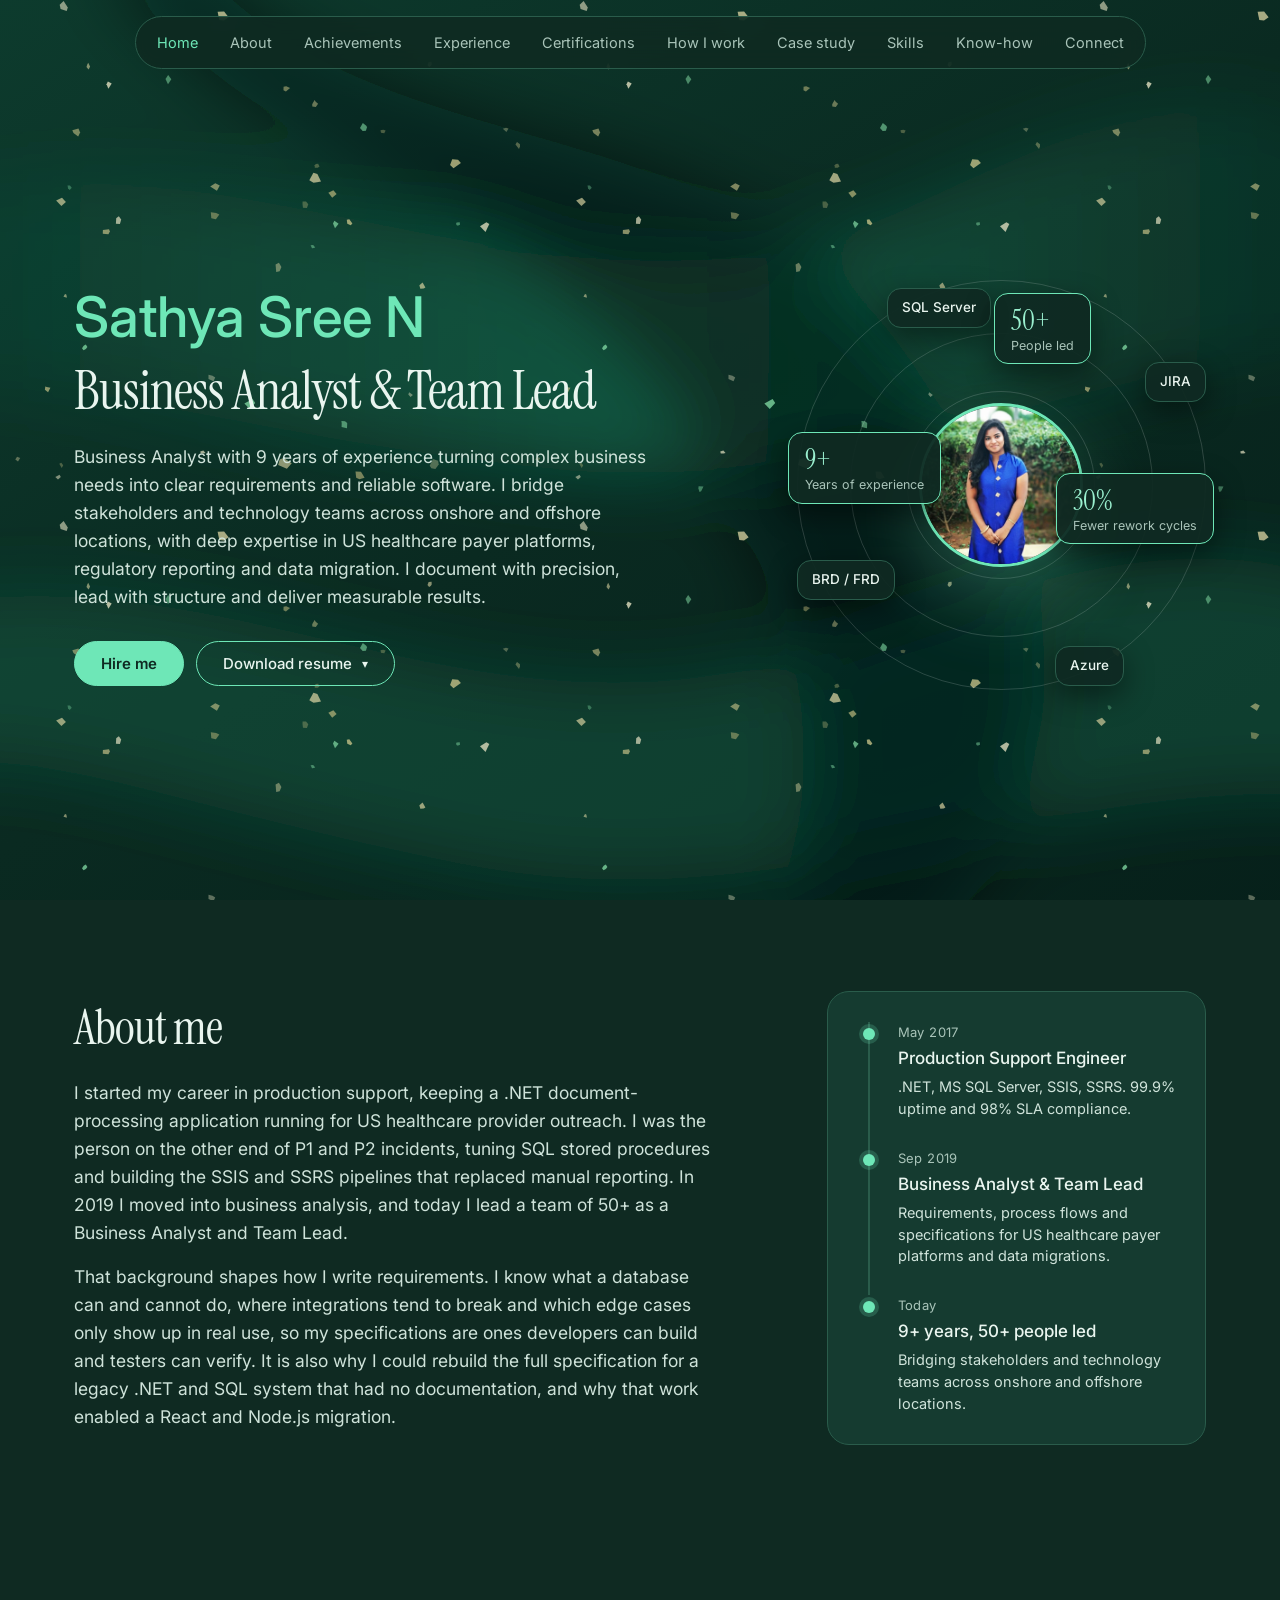
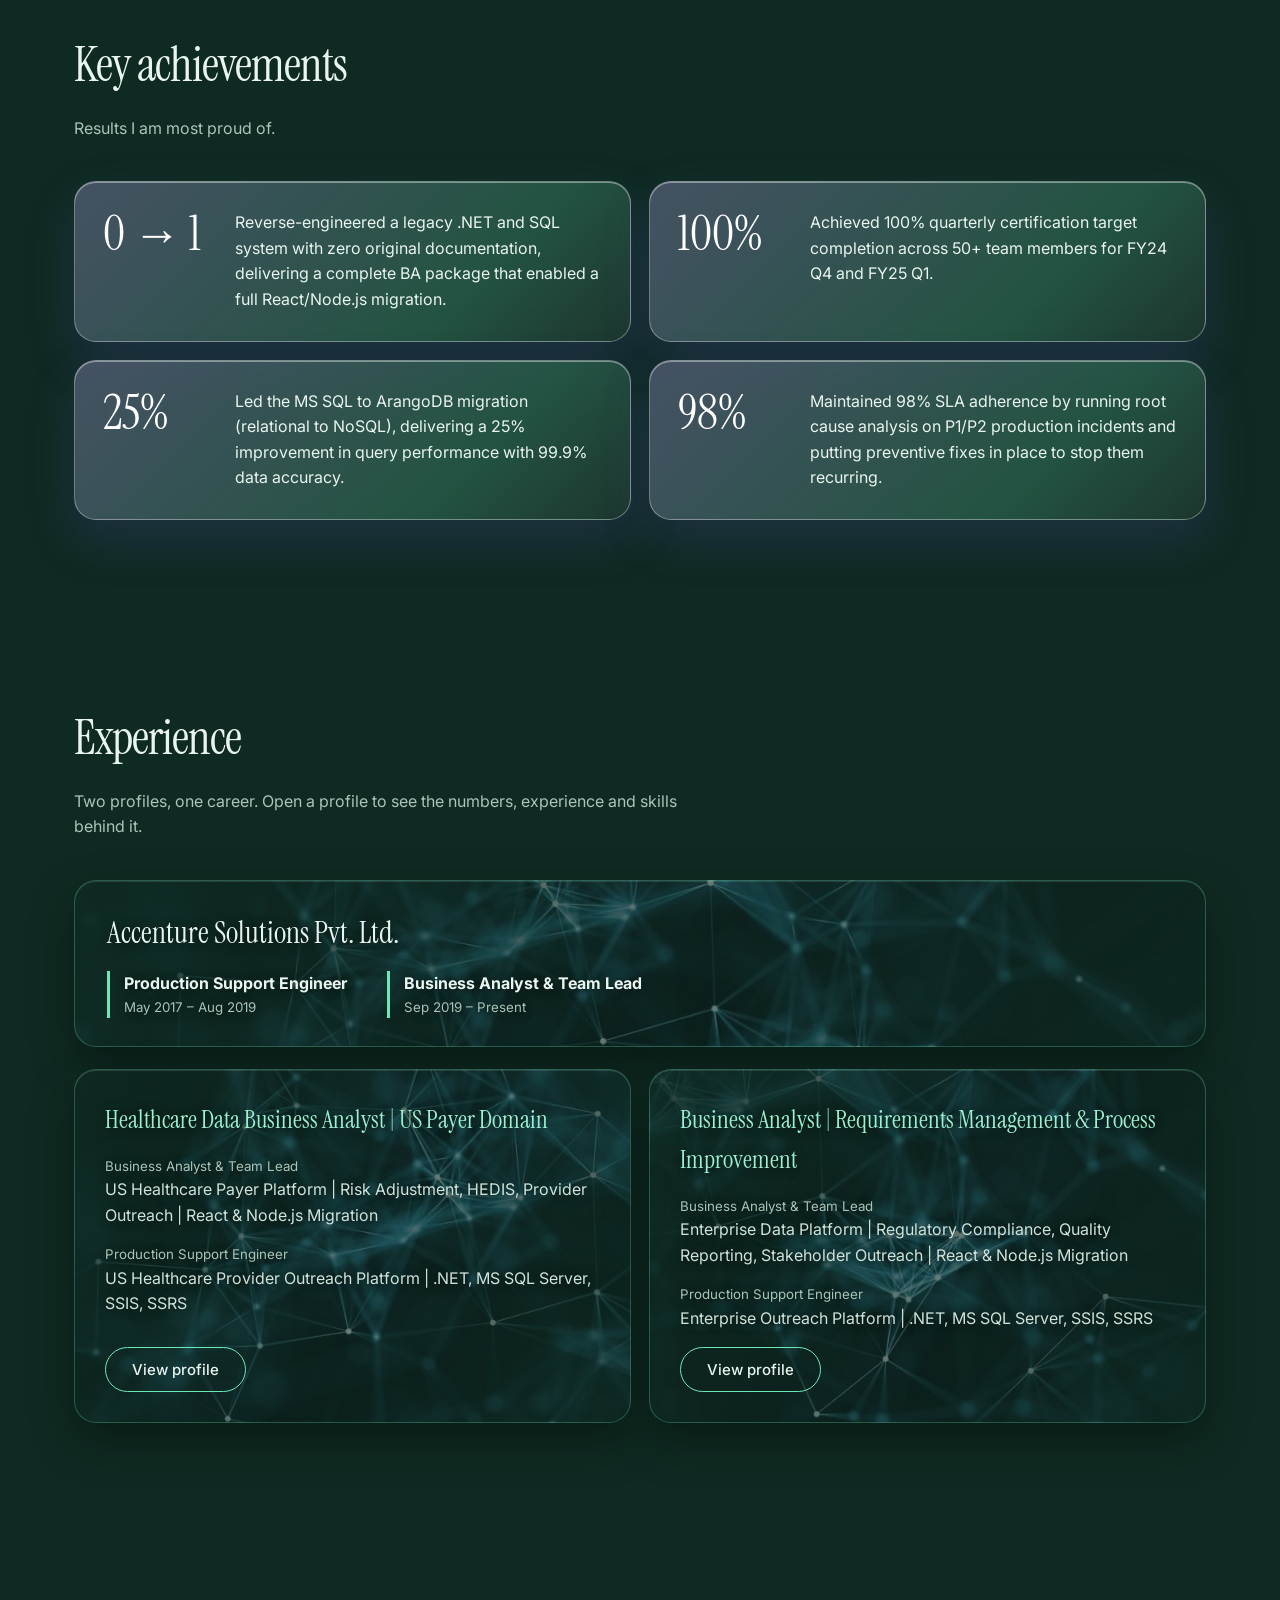
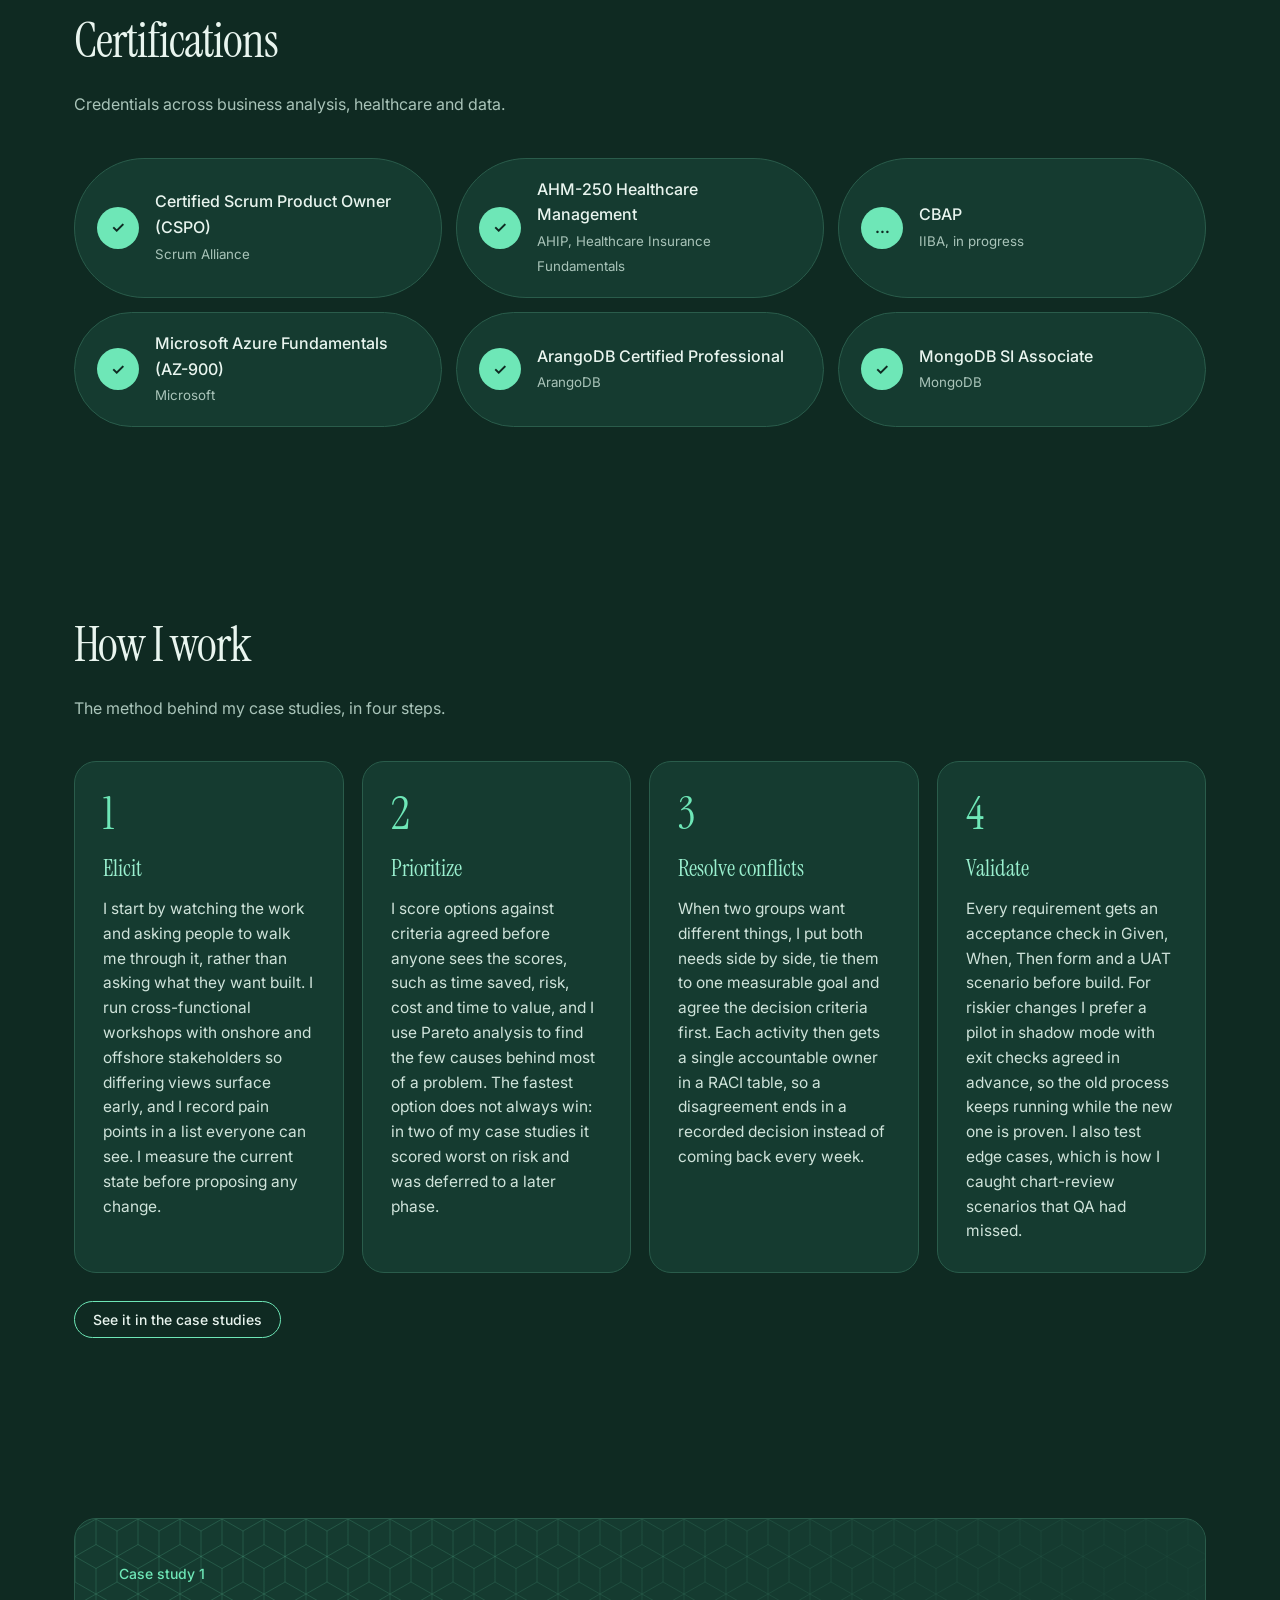
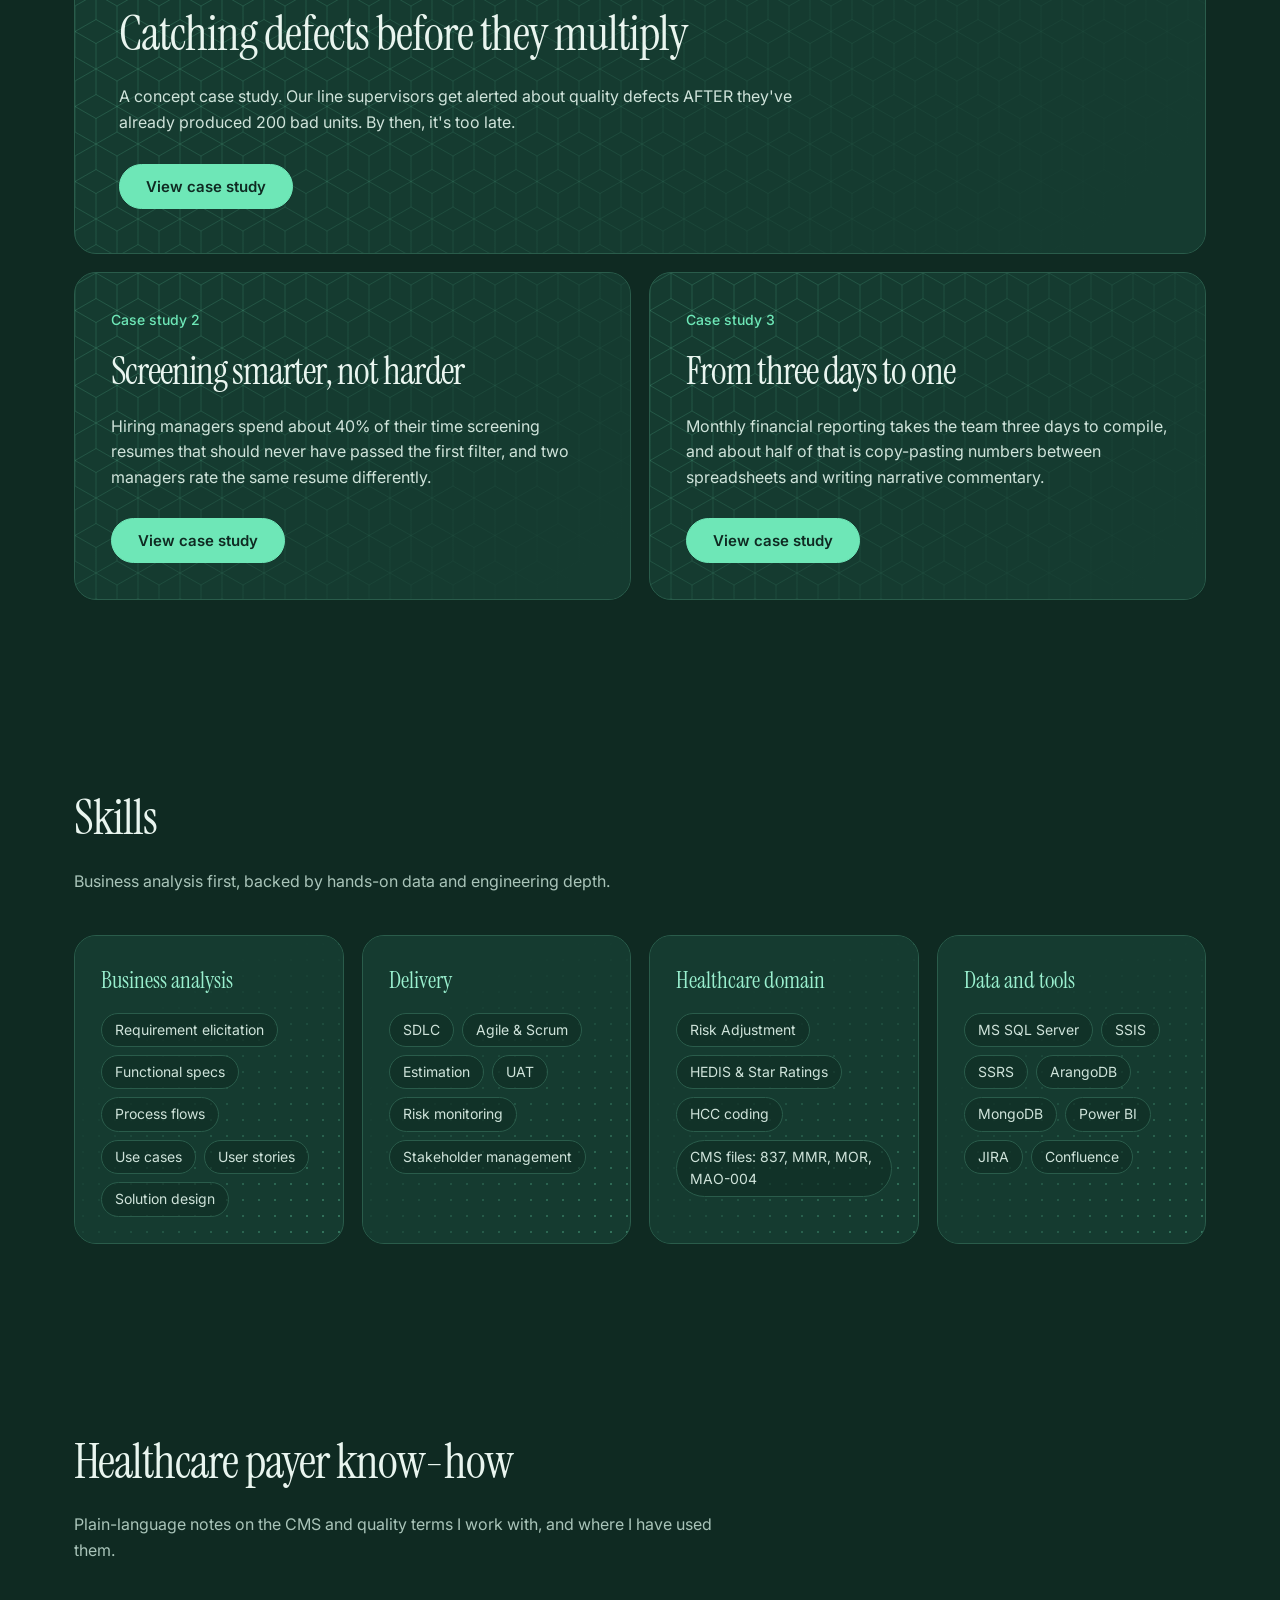
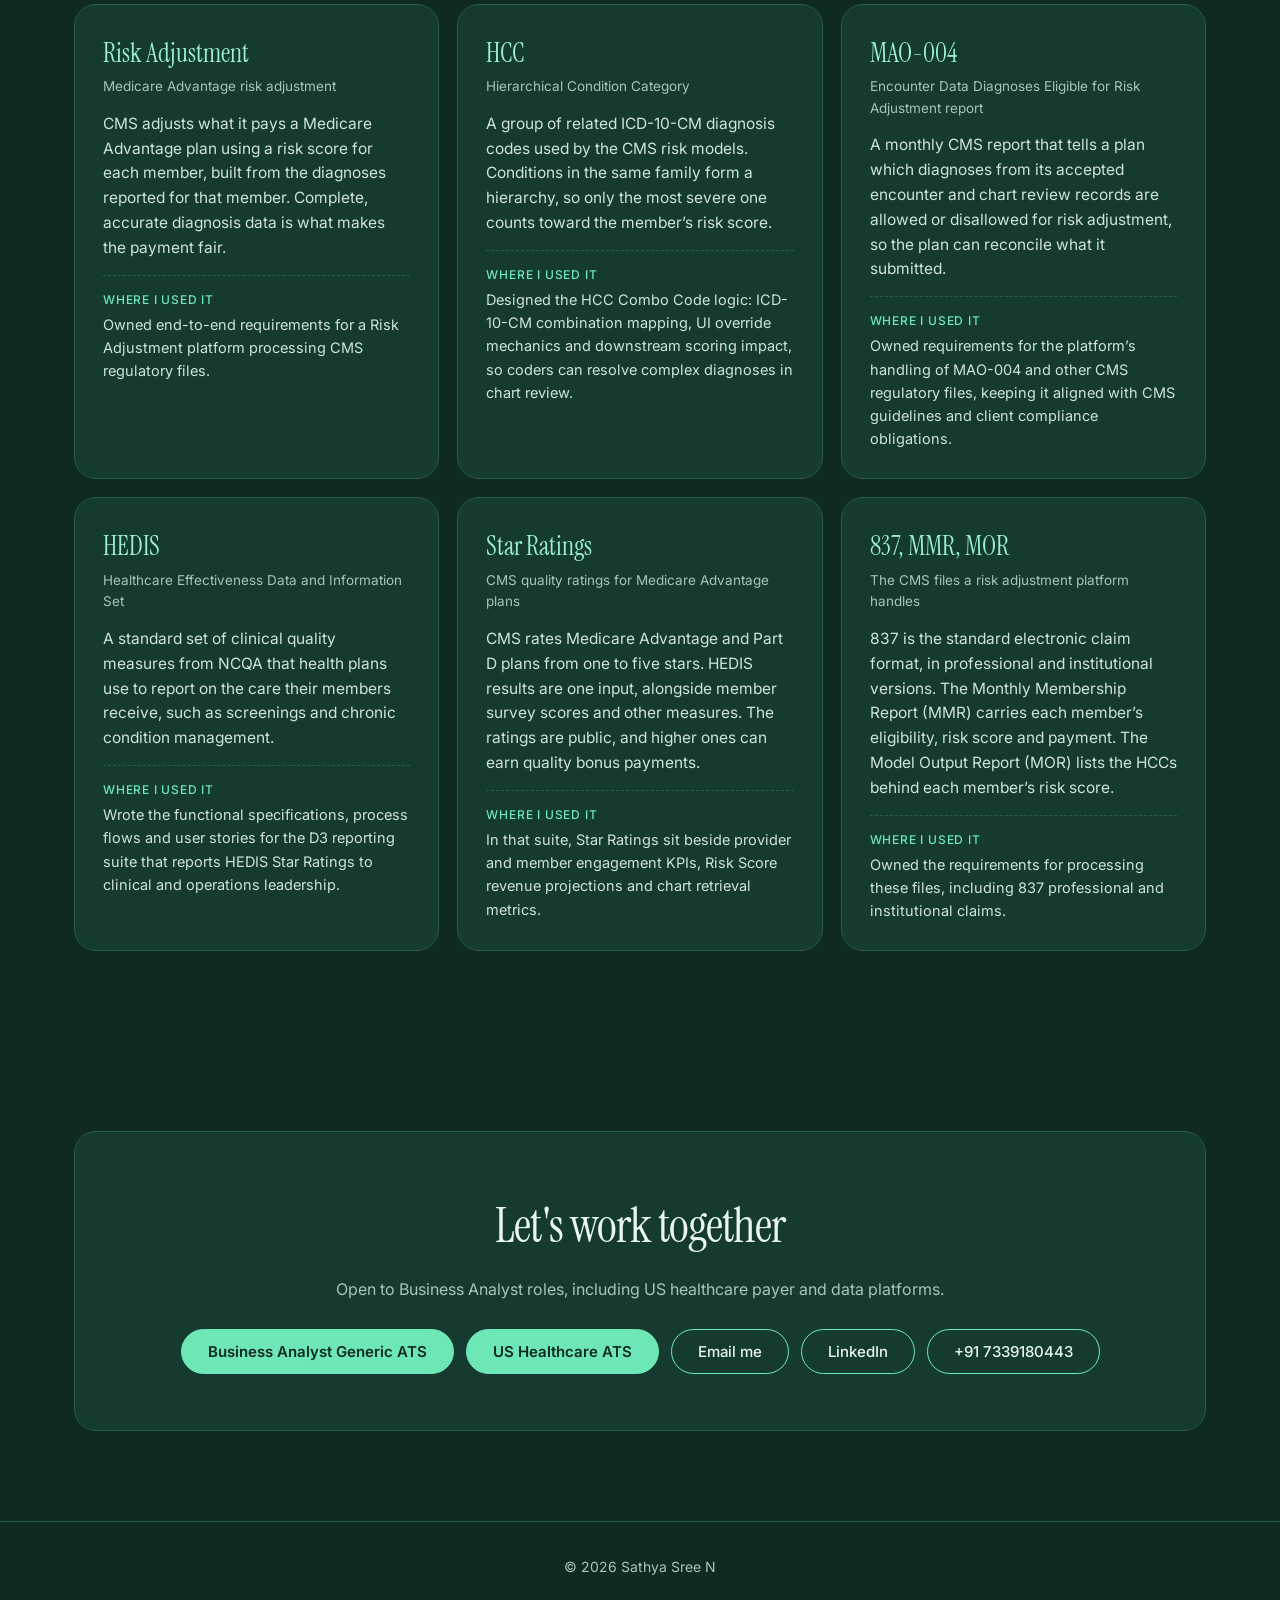
==== commit 7602a4ea: "Update index.html" ====
--- a/index.html
+++ b/index.html
@@ -1,3067 +1,547 @@
-<!DOCTYPE html> 
-<html lang="en"> 
-<head> 
-<meta charset="utf-8"> 
-<meta name="viewport" content="width=device-width, initial-scale=1"> 
-<title>Sathya Sree N | Business Analyst & Team Lead</title> 
-<meta name="description" content="Business Analyst and Team Lead with 9 years of 
-experience in requirements management, process improvement and US healthcare 
-payer platforms."> 
-<meta name="author" content="Sathya Sree N"> 
-<meta name="theme-color" content="#0F2A22"> 
-<link rel="icon" type="image/svg+xml" 
-href="data:image/svg+xml,%3Csvg%20xmlns='http://www.w3.org/2000/svg'%20viewBo
-x='0%200%2064%2064'%3E%3Crect%20width='64'%20height='64'%20rx='14'%20fill='
-%230F2A22'/%3E%3Ctext%20x='32'%20y='44'%20font
-family='Georgia%2Cserif'%20font-size='36'%20text
-anchor='middle'%20fill='%236EE7B7'%3ES%3C/text%3E%3C/svg%3E"> 
-<meta property="og:type" content="website"> 
-<meta property="og:site_name" content="Sathya Sree N"> 
-<meta property="og:title" content="Sathya Sree N | Business Analyst &amp; Team 
-Lead"> 
-<meta property="og:description" content="Business Analyst and Team Lead with 9 
-years of experience in requirements management, process improvement and US 
-healthcare payer platforms."> 
-<meta property="og:image" content="assets/og-image.jpg"> 
-<meta property="og:image:width" content="1200"> 
-<meta property="og:image:height" content="630"> 
-<meta property="og:image:alt" content="Sathya Sree N, Business Analyst and Team 
-Lead"> 
-<meta name="twitter:card" content="summary_large_image"> 
-<meta name="twitter:title" content="Sathya Sree N | Business Analyst &amp; Team 
-Lead"> 
-<meta name="twitter:description" content="Business Analyst and Team Lead with 9 
-years of experience in requirements management, process improvement and US 
-healthcare payer platforms."> 
-<meta name="twitter:image" content="assets/og-image.jpg"> 
-<!-- BEFORE YOU PUBLISH: LinkedIn and X need full web addresses for the preview 
-image. Once you know your live URL, 
-change both og:image and twitter:image above to https://YOUR-DOMAIN/assets/og
-image.jpg and add these two lines: 
-<link rel="canonical" href="https://YOUR-DOMAIN/"> 
-<meta property="og:url" content="https://YOUR-DOMAIN/"> --> 
-<script type="application/ld+json">{"@context": "https://schema.org", "@type": 
-"Person", "name": "Sathya Sree N", "jobTitle": "Business Analyst & Team Lead", 
-"description": "Business Analyst and Team Lead with 9 years of experience in 
-requirements management, process improvement and US healthcare payer platforms.", 
-"worksFor": {"@type": "Organization", "name": "Accenture Solutions Pvt. Ltd."}, 
-"sameAs": ["https://linkedin.com/in/sathya-sree-nerinjil"], "knowsAbout": ["Business 
-analysis", "Requirements management", "Process improvement", "US healthcare payer 
-platforms", "Risk Adjustment", "HCC coding", "HEDIS", "Medicare Advantage Star 
-Ratings", "CMS encounter data (MAO-004)", "Data migration"]}</script> 
-<link rel="preconnect" href="https://fonts.googleapis.com"> 
-<link rel="preconnect" href="https://fonts.gstatic.com" crossorigin> 
-<link 
-href="https://fonts.googleapis.com/css2?family=Instrument+Serif:ital@0;1&family=Int
-er:wght@400;500;600&display=swap" rel="stylesheet"> 
-<style> 
-:root{--bg:#0F2A22;--ink:#E9F5EF;--mute:#A9C4B9;--acc:#6EE7B7;--acc2:#9AF0CF;-
-card:#153B30;--line:#2A5C4B;--r:22px;--teal:#2bb3a3;--vio:#9b7b ;--paper:#F2F7F4;-
-deep:#0B6B4D;--text2:#3A5249;--serif:'Instrument Serif',Georgia,serif} 
-*{box-sizing:border-box;margin:0} 
-html{scroll-behavior:smooth;scroll-padding-top:90px} 
-body{font-family:'Inter',system-ui,sans-serif;color:var(--ink);background:var(--bg);line
-height:1.6} 
-body::before{content:"";position:fixed;inset:0;z-index:-1;pointer
-events:none;background:url("[data-uri]
-[base64]
-[base64]
-[base64]
-[base64]
-[base64]
-[base64]
-[base64]
-[base64]
-[base64]
-[base64]
-[base64]
-[base64]
-[base64]
-[base64]
-[base64]
-[base64]
-[base64]
-[base64]
-[base64]
-[base64]
-[base64]
-[base64]
-[base64]
-[base64]
-[base64]
-[base64]
-[base64]
-[base64]
-[base64]
-[base64]
-[base64]
-[base64]
-[base64]
-[base64]
-[base64]
-[base64]
-[base64]
-[base64]
-[base64]
-[base64]
-[base64]
-[base64]
-[base64]
-[base64]
-[base64]
-[base64]
-[base64]
-[base64]
-[base64]
-[base64]
-[base64]
-[base64]
-[base64]
-[base64]
-[base64]
-[base64]
-[base64]
-[base64]
-[base64]
-[base64]
-[base64]
-[base64]
-[base64]
-[base64]
-[base64]
-[base64]
-[base64]
-[base64]
-[base64]
-[base64]
-[base64]
-[base64]
-[base64]
-[base64]
-[base64]
-[base64]
-[base64]
-[base64]
-[base64]
-[base64]
-[base64]
-[base64]
-[base64]
-[base64]
-[base64]
-[base64]
-[base64]
-[base64]
-[base64]
-[base64]
-[base64]
-[base64]
-[base64]
-[base64]
-[base64]
-[base64]
-[base64]
-[base64]") 0 0/520px 520px 
-repeat,url("[data-uri]
-[base64]
-[base64]
-[base64]
-[base64]
-[base64]
-[base64]
-[base64]
-[base64]
-[base64]
-[base64]
-[base64]
-[base64]
-[base64]
-[base64]
-[base64]
-[base64]
-[base64]
-[base64]
-[base64]
-[base64]
-[base64]
-[base64]
-[base64]") center/cover no-repeat} 
-html,body{overflow-x:hidden}body.lock{overflow:hidden} 
-a{color:inherit;text-decoration:none} 
-:focus-visible{outline:2px solid var(--acc2);outline-o set:3px} 
-.wrap{max-width:1180px;margin:0 auto;padding:0 24px} 
-.top{position:fixed;top:0;left:0;right:0;z-index:10;padding:16px 0} 
-.top .wrap{display:flex;align-items:center;justify-content:center;gap:14px} 
-nav{display:flex;gap:2px;padding:6px;border:1px solid var(--line);border
-radius:99px;background:rgba(15,42,34,.82);backdrop-filter:blur(12px)} 
-nav a{padding:8px 15px;border-radius:99px;font-size:14.5px;color:var(-
-mute);transition:.2s;white-space:nowrap} 
-nav a:hover,nav a.on{color:var(--acc)} 
-.btn{display:inline-flex;align-items:center;gap:10px;padding:12px 26px;border
-radius:99px;border:1px solid var(--acc);font:500 15px 'Inter';color:var(-
-ink);background:transparent;cursor:pointer;transition:.2s;white-space:nowrap} 
-.btn.solid{background:var(--acc);color:var(--bg);font-weight:600} 
-.dd{position:relative}.car{font-size:12px;transition:transform .2s}.dd.open 
-.car{transform:rotate(180deg)} 
-.ddm{position:absolute;right:0;top:calc(100% + 10px);min
-width:250px;padding:8px;border:1px solid var(--line);border
-radius:18px;background:rgba(15,42,34,.97);backdrop-filter:blur(14px);box-shadow:0 
-20px 50px rgba(0,0,0,.5);opacity:0;visibility:hidden;transform:translateY(
-8px);transition:.2s} 
-.dd.open .ddm{opacity:1;visibility:visible;transform:none} 
-.ddm a{display:block;padding:12px 16px;border-radius:12px;font-size:15px}.ddm 
-a:hover,.ddm a:focus-visible{background:rgba(110,231,183,.16);color:var(--acc2)} 
-.btn.sm{padding:9px 18px;font-size:14px} 
-.btn:hover{background:var(--acc2);border-color:var(--acc2);color:var(-
-bg);transform:translateY(-2px)} 
-.hero{min-height:100vh;display:grid;grid-template-columns:1.25fr .75fr;align
-items:center;gap:40px;padding-top:110px;padding-bottom:40px} 
-.name{font-size:clamp(34px,4.4vw,56px);line-height:1.2;color:var(--acc);font
-weight:500} 
-h1{font-size:clamp(28px,4.2vw,58px);white-space:nowrap;font-weight:500;line
-height:1.1;letter-spacing:-1.2px;margin:10px 0 22px} 
-.lead{max-width:580px;color:#CFE3DA;font-size:17.5px;margin-bottom:30px} 
-.glass{background:var(--card);border:1px solid var(--line);border-radius:var(-
-r);backdrop-filter:blur(14px)} 
-.orbit{position:relative;aspect-ratio:1;max-width:520px;width:100%;margin:auto} 
-.ring{position:absolute;border:1px solid rgba(255,255,255,.16);border
-radius:50%;inset:0} 
-.ring:nth-child(2){inset:13%}.ring:nth-child(3){inset:27%} 
-.avatar{position:absolute;inset:30%;border-radius:50%;overflow:hidden;border:3px 
-solid var(--acc);box-shadow:0 30px 80px rgba(110,231,183,.28)} 
-.avatar img{width:100%;height:100%;object-fit:cover;object-position:50% 18%} 
-.chip{position:absolute;padding:8px 14px;border
-radius:14px;background:rgba(15,42,34,.94);border:1px solid var(--line);box-shadow:0 
-10px 30px rgba(0,0,0,.45);font-size:13.5px;font-weight:500;white
-space:nowrap;animation:float 6s ease-in-out infinite} 
-.chip.st{padding:10px 16px;border-color:var(--acc);line-height:1.2} 
-.chip.st strong{display:block;font-size:24px;font-weight:600;color:var(--acc2)}.chip.st 
-span{font-size:12.5px;color:var(--mute);font-weight:400} 
-.c1{top:2%;left:22%}.c2{top:20%;right:0;animation-delay:
-2s}.c3{bottom:22%;left:0;animation-delay:-4s}.c4{bottom:1%;right:20%;animation
-delay:-1s} 
-.s1{top:37%;left:-2%;animation-delay:-3s}.s2{top:47%;right:-2%;animation-delay:
-5s}.s3{top:3%;right:28%;animation-delay:-2.5s} 
-@keyframes float{50%{transform:translateY(-10px)}} 
-section{padding:90px 0} 
-h2{font-size:clamp(30px,4vw,48px);font-weight:500;letter-spacing:-1px;margin
-bottom:12px} 
-.sub{color:var(--mute);max-width:640px;margin-bottom:40px} 
-.tags{display:flex;flex-wrap:wrap;gap:8px} 
-.tags span{padding:5px 13px;border:1px solid var(--line);border-radius:99px;font
-size:14px;color:#CFE3DA} 
-.grid4{display:grid;grid-template-columns:repeat(auto
-fit,minmax(250px,1fr));gap:18px}.card{padding:26px}.card h3{font-size:19px;font
-weight:500;margin-bottom:14px;color:var(--acc2)}.skills{border-top:1px solid var(-
-line)} 
-.srow{display:grid;grid-template-columns:230px 1fr;gap:24px;padding:22px 0;border
-bottom:1px solid var(--line)} 
-.srow h3{font-size:18px;font-weight:500;color:var(--acc2)} 
-.ach{display:grid;grid-template-columns:1fr 1fr;gap:18px} 
-.achc{padding:28px;border-left:4px solid var(--acc);display:flex;gap:20px;align
-items:flex-start} 
-.achc .m{font-size:40px;font-weight:600;color:var(--acc);line-height:1;min
-width:112px} 
-.certs{display:grid;grid-template-columns:repeat(auto
-fit,minmax(300px,1fr));gap:14px} 
-.cert{display:flex;gap:16px;align-items:center;padding:18px 22px;border:1px solid var(--line);border-radius:99px;background:var(--card)} 
-.cert i{width:42px;height:42px;border-radius:50%;background:var(--acc);color:var(-
-bg);display:grid;place-items:center;font-style:normal;font-weight:600;flex:none} 
-.cert b{display:block;font-weight:500}.cert small{color:var(--mute)} 
-.company{padding:28px 32px;margin-bottom:22px} 
-.company h3{font-size:26px;font-weight:500;margin-bottom:14px} 
-.roles{display:flex;flex-wrap:wrap;gap:12px 40px} 
-.roles div{border-left:3px solid var(--acc);padding-left:14px}.roles 
-small{display:block;color:var(--mute)} 
-.two{display:grid;grid-template-columns:1fr 1fr;gap:18px} 
-.pcard{padding:30px;display:flex;flex-direction:column;gap:16px} 
-.pcard h3{font-size:22px;font-weight:500;color:var(--acc2)} 
-.pcard p{color:#CFE3DA}.pcard p small{display:block;color:var(--mute)} 
-.pcard .btn{align-self:flex-start;margin-top:auto} 
-.cs{padding:44px;text-align:left} 
-.cs p{max-width:700px;color:#CFE3DA;margin-bottom:6px} 
-.cs .btn{margin-top:22px} 
-.contact{text-align:center;padding:56px 30px} 
-.cta{display:flex;gap:12px;flex-wrap:wrap}.contact .cta{justify-content:center;margin
-top:26px} 
-footer{padding:34px 0;text-align:center;color:var(--mute);font-size:14px;border-top:1px 
-solid var(--line)} 
-/* modal */ 
-dialog{width:min(1100px,94vw);max-height:90vh;margin:auto;border:1px solid var(-
-line);border-radius:26px;background:#0F2A22;color:var(--ink);padding:0;overflow:auto} 
-dialog::backdrop{background:rgba(0,0,0,.75);backdrop-filter:blur(4px)} 
-.x{position:sticky;top:14px;float:right;margin:14px 14px 0 
-0;width:40px;height:40px;border-radius:50%;border:1px solid var(-
-line);background:#153B30;color:var(--ink);font-size:18px;cursor:pointer;z-index:2} 
-.mb{padding:36px 40px 44px} 
-.mb h2{font-size:34px}.mb h3{font-size:22px;font-weight:500;margin:38px 0 
-6px;color:var(--acc2)} 
-.mb h4{font-weight:500;margin:20px 0 8px} 
-.mb p{color:#CFE3DA;margin-bottom:10px} 
-.mb ul{padding-left:20px;color:#DCEBE3}.mb li{margin-bottom:8px} 
-.nums{display:grid;grid-template-columns:repeat(auto
-fit,minmax(170px,1fr));gap:12px;margin-top:14px} 
-.nums div{padding:18px;border:1px solid var(--line);border
-radius:18px;background:var(--card)} 
-.nums b{display:block;font-size:34px;font-weight:600;color:var(--acc)}.nums 
-span{font-size:14px;color:var(--mute)} 
-.scroll{overflow-x:auto;margin:10px 0} 
-table{border-collapse:collapse;width:100%;font-size:14px;min-width:560px} 
-th,td{padding:8px 12px;border-bottom:1px solid var(--line);text-align:left;vertical
-align:top} 
-th{color:var(--mute);font-weight:500} 
-td.g{background:rgba(110,231,183,.12);color:var(--acc2);font-weight:500} 
-.row{display:flex;flex-wrap:wrap;gap:8px;align-items:stretch;margin:12px 0} 
-.box{flex:1 1 130px;padding:12px 14px;border:1px solid var(--line);border
-radius:14px;background:var(--card);font-size:14px} 
-.box b{display:block;font-weight:500}.box span{color:var(--mute);font-size:13px} 
-.box.s{border-color:var(--teal)}.box.p{border-color:var(--vio)}.box.r{border-color:var(-
-acc)}.box.y{border-color:#e0b341} 
-.ar{align-self:center;color:var(--acc2)} 
-.lane{display:grid;gap:8px;align-items:center;padding:10px 0;border-bottom:1px 
-dashed var(--line)} 
-.lane .ln{font-size:13px;color:var(--mute)} 
-.node{padding:8px 10px;border-radius:12px;font-size:13px;line-height:1.35;border:1px 
-solid var(--line)} 
-.node.s{border-color:var(--teal);background:rgba(43,179,163,.12)}.node.p{border
-color:var(--vio);background:rgba(155,123,255,.12)} 
-.node.d{border:2px solid #e0b341;border-radius:99px;text-align:center}.node.b{border
-color:var(--acc);background:rgba(236,74,37,.2)}.node.l{border-style:dashed;color:var(-
-acc2)} 
-.tl-s td{background:rgba(43,179,163,.08)}.tl-p td{background:rgba(155,123,255,.08)} 
-.paper{background:# f;color:#222;border-color:#ddd}.paper 
-.x{background:#f1f1f1;color:#222;border-color:#ddd} 
-.paper .mb h2{color:#1a1a1a;font-weight:600;font-size:clamp(30px,4vw,44px);line
-height:1.15}.paper .mb h3{color:#1a1a1a;font-weight:600;font-size:26px;margin:56px 0 
-6px;padding-top:28px;border-top:1px solid #e5e5e5}.paper .mb h4{color:#1a1a1a;font
-weight:600} 
-.paper .mb p,.paper .mb li{color:#555}.paper .legend{color:#777} 
-.bar{display:flex;height:6px;width:240px;margin-bottom:34px}.bar i{flex:1} 
-.quote2{border-left:4px solid #1f7a63;padding:6px 0 6px 18px;font
-size:18px;color:#222;margin:22px 0;max-width:760px} 
-.toc{display:grid;grid-template-columns:1fr 1fr;gap:4px 40px;margin-top:26px;font
-size:14px;color:#444} 
-.paper .box{background:#f3f1ea;border:1.5px solid #bdb8a8;color:#333;text
-align:center}.paper .box span{color:inherit;opacity:.85} 
-.paper .box.s{background:#e3f4ee;border-color:#2a9d7f;color:#0f5c47}.paper 
-.box.p{background:#ecebfb;border-color:#5b57d6;color:#3a37a0}.paper 
-.box.r{background:#fdeaea;border-color:#d64545;color:#8a1f1f}.paper 
-.box.y{background:#fdf0dc;border-color:#d98b2b;color:#8a4b00} 
-.paper .ar{color:#555} 
-.paper th{color:#555;border-bottom:1px solid #ccc}.paper td{border-bottom:1px solid 
-#eee;color:#333} 
-.paper tr.sh td{font-weight:600;color:#1a1a1a}.paper tr.sh.s 
-td{background:#d 1ea}.paper tr.sh.p td{background:#e8e7fa} 
-.pill{display:inline-block;min-width:52px;padding:6px 10px;border
-radius:8px;border:1.5px solid;text-align:center;font-weight:600} 
-.pill.R{background:#ecebfb;border
-color:#5b57d6;color:#3a37a0}.pill.A{background:#e3f4ee;border
-color:#2a9d7f;color:#0f5c47}.pill.C{background:#fdf0dc;border
-color:#d98b2b;color:#8a4b00}.pill.I{background:#f1efe8;border
-color:#bbb;color:#555} 
-.tb{display:flex;align-items:center;gap:14px;margin:10px 0;font
-size:14px;color:#555}.tb>span:first-child{width:56px} 
-.t1{flex:1;height:34px;border-radius:8px;border:1.5px solid 
-#d64545;background:#fdeaea}.t2{width:9%;height:34px;border
-radius:8px;border:1.5px solid #2a9d7f;background:#e3f4ee} 
-.paper .nums div{background:#f3f1ea;border-color:#ddd}.paper .nums 
-b{color:#1f7a63;font-size:26px}.paper .nums span{color:#555} 
-.lgd{display:flex;flex-wrap:wrap;gap:18px;font-size:13px;color:#555;margin-top:6px}.lgd 
-i{display:inline-block;width:14px;height:14px;border:1.5px solid;border
-radius:4px;margin-right:6px;vertical-align:-2px} 
-.legend{font-size:13px;color:var(--mute);margin-top:8px} 
-/* forest and mint refinements */ 
-.cs-label{display:block;font-size:14px;font-weight:500;color:var(--acc);margin
-bottom:10px} 
-.cs-row{display:grid;grid-template-columns:1fr 1fr;gap:18px;margin-top:18px} 
-.cs-row .cs{padding:36px}.cs-row .cs h2{font-size:clamp(28px,3vw,38px)} 
-/* case study pop-up: cream with iridescent lavender and mint glass */ 
-.paper{background-color:#F4F2EC;background-image:radial-gradient(circle 280px at 
-94% 5%,rgba(140,123,224,.6),rgba(185,168,240,.35) 45%,transparent 72%),radial
-gradient(circle 190px at 85% 2%,rgba(237,230,255,.95),transparent 70%),radial
-gradient(circle 300px at 3% 55%,rgba(108,203,176,.55),rgba(159,230,206,.35) 
-45%,transparent 72%),radial-gradient(circle 190px at 11% 
-50%,rgba(228,251,243,.95),transparent 70%),radial-gradient(circle 260px at 98% 
-100%,rgba(185,168,240,.5),transparent 72%);background-size:100% 
-1700px;background-repeat:repeat-y;background-attachment:local;border:8px solid 
-# f;border-radius:36px;box-shadow:0 30px 90px rgba(91,79,196,.25)} 
-.paper .x{background:rgba(255,255,255,.8);backdrop-filter:blur(10px);border-color:# f} 
-.paper .scroll,.paper .nums div{background:rgba(255,255,255,.62);backdrop
-filter:blur(14px);border:1px solid # f;border-radius:18px;box-shadow:0 12px 34px 
-rgba(91,79,196,.08)} 
-.paper .scroll{padding:6px 14px} 
-.paper .btn.solid{background:#B9A8F0;border-color:#B9A8F0;color:#15141A} 
-.paper .btn.solid:hover{background:#15141A;border-color:#15141A;color:# f} 
-.paper .mb h3{border-top-color:rgba(21,20,26,.1)} 
-/* case study pop-up: background artwork (assets/Case Study BG.jpeg) */ 
-.paper .mb{position:relative;isolation:isolate} 
-.paper .mb::before{content:"";display:block;position:sticky;top:0;z-index:
-1;height:90vh;margin:-36px -40px calc(36px - 90vh);pointer
-events:none;background:linear-gradient(90deg,rgba(244,242,236,.5) 
-0%,rgba(244,242,236,.3) 50%,rgba(244,242,236,.15) 
-100%),url("assets/Case%20Study%20BG.jpeg") center/cover no-repeat} 
-/* key achievements cards: lavender and mint frosted glass */ 
-.achc{background:linear-gradient(135deg,rgba(185,168,240,.32),rgba(110,231,183,.22) 
-70%,rgba(255,255,255,.06)),rgba(15,42,34,.55);border:1px solid 
-rgba(255,255,255,.35);backdrop-filter:blur(16px);box-shadow:inset 0 1px 0 
-rgba(255,255,255,.4),0 20px 50px rgba(91,79,196,.2)} 
-.achc .m{color:# f} 
-@media(max-width:900px){.paper .mb::before{margin:-24px -20px calc(24px - 
-90vh)}.cs-row{grid-template-columns:1fr}.cs-row .cs{padding:28px}} 
-:root{--serif:'Instrument Serif',Georgia,serif} 
-main h1,main h2,main h3,dialog:not(.paper) h2,dialog:not(.paper) h3{font-family:var(-
-serif);font-weight:400} 
-main h1{letter-spacing:-1px} 
-.card h3{font-size:23px}.pcard h3{font-size:25px}.company h3{font-size:30px} 
-.achc .m,.chip.st strong,.nums b{font-family:var(--serif);font-weight:400} 
-.achc .m{font-size:48px}.chip.st strong{font-size:28px} 
-.light{background:var(--paper);color:var(--bg)} 
-.light .sub{color:var(--text2)} 
-.light h2{color:var(--bg)} 
-.light .cert{background:# f;border-color:#D3E2DA} 
-.light .cert b{color:var(--bg)}.light .cert small{color:var(--text2)} 
-.light .cert i{background:var(--deep);color:# f} 
-@media(max-width:900px){nav{display:none}.top .wrap{justify-content:flex
-end}.hero{grid-template-columns:1fr}h1{font-size:7vw}.orbit{max
-width:360px}.chip{font-size:11.5px;padding:6px 10px}.chip.st{padding:7px 10px}.chip.st 
-strong{font-size:18px}.chip.st span{font-size:10.5px}.ach,.two{grid-template
-columns:1fr}.srow{grid-template-columns:1fr;gap:10px}.achc{flex
-direction:column;gap:8px}.mb{padding:24px 20px}.toc{grid-template
-columns:1fr}.cs{padding:28px}} 
-@media(prefers-reduced-motion:reduce){*{animation:none!important;scroll
-behavior:auto!important}} 
-/* experience boxes: network-mesh photo under a green veil */ 
-.company,.pcard{background:linear
-gradient(115deg,rgba(15,42,34,.9),rgba(15,42,34,.6) 
-55%,rgba(15,42,34,.82)),url("assets/exp_BG.jpeg") var(--bp,50% 40%)/var(--bs,cover) 
-no-repeat;border-color:rgba(110,231,183,.28);box-shadow:inset 0 1px 0 
-rgba(255,255,255,.12),0 18px 44px rgba(0,0,0,.35);transition:background-size .8s 
-ease,border-color .3s,transform .3s} 
-.pcard{--bs:190%} 
-.pcard:nth-child(1){--bp:15% 30%}.pcard:nth-child(2){--bp:85% 70%} 
-.pcard:hover{--bs:215%;border-color:var(--acc);transform:translateY(-4px)} 
-.company .roles div{border-left-color:var(--acc);text-shadow:0 1px 8px rgba(0,0,0,.6)} 
-.pcard p,.company h3,.pcard h3{text-shadow:0 1px 10px rgba(0,0,0,.55)} 
-/* skills boxes: dot grid background */ 
-#skills .card{position:relative;overflow:hidden;background-color:var(-
-card);background-image:radial-gradient(rgba(110,231,183,.35) 1px,transparent 
-1.5px);background-size:16px 16px;transition:border-color .3s,transform .3s} 
-#skills .card::before{content:"";position:absolute;inset:0;background:radial
-gradient(circle at 100% 100%,transparent 0,var(--card) 75%);pointer-events:none} 
-#skills .card>*{position:relative} 
-#skills .card:hover{border-color:var(--acc);transform:translateY(-4px)} 
-#skills .tags span{background:rgba(15,42,34,.55)} 
-/* case study boxes: hexagon background */ 
-#case-study .cs{position:relative;overflow:hidden;background-color:var(-
-card);background-image:url("data:image/svg+xml,%3Csvg 
-xmlns='http://www.w3.org/2000/svg' width='56' height='100' viewBox='0 0 56 
-100'%3E%3Cg fill='none' stroke='%236EE7B7' stroke-opacity='.22'%3E%3Cpath d='M28 
-66L0 50L0 16L28 0L56 16L56 50L28 66L28 100'/%3E%3Cpath d='M28 0L28 34L0 50L0 
-84L28 100L56 84L56 50L28 34'/%3E%3C/g%3E%3C/svg%3E");background-size:42px 
-75px;transition:border-color .3s,transform .3s} 
-#case-study .cs::before{content:"";position:absolute;inset:0;background:linear
-gradient(135deg,rgba(21,59,48,0) 15%,var(--card) 92%);pointer-events:none} 
-#case-study .cs>*{position:relative} 
-#case-study .cs:hover{border-color:var(--acc);transform:translateY(-4px)} 
-/* about, how I work, healthcare know-how */ 
-.about{display:grid;grid-template-columns:1.3fr .7fr;gap:48px;align-items:center} 
-.about p{color:#CFE3DA;font-size:17.5px;max-width:640px;margin-bottom:16px} 
-.arc{list-style:none;padding:30px 30px 30px 34px} 
-.arc li{position:relative;margin-left:6px;padding:0 0 28px 28px;border-left:2px solid var(--line)} 
-.arc li:last-child{padding-bottom:0;border-left-color:transparent} 
-.arc li::before{content:"";position:absolute;left:
-7px;top:6px;width:12px;height:12px;border-radius:50%;background:var(--acc);box
-shadow:0 0 0 4px rgba(110,231,183,.2)} 
-.arc small{display:block;color:var(--mute);font-size:13px;letter-spacing:.4px} 
-.arc b{display:block;font-weight:500;font-size:17px;margin:2px 0 4px} 
-.arc span{display:block;color:#CFE3DA;font-size:14.5px;line-height:1.5} 
-.how{display:grid;grid-template-columns:repeat(auto-fit,minmax(250px,1fr));gap:18px} 
-.how .card{padding:28px} 
-.how .n{font-family:var(--serif);font-size:46px;line-height:1;color:var(--acc);margin
-bottom:14px} 
-.how .card h3{margin-bottom:10px} 
-.how .card p{color:#CFE3DA;font-size:15.5px} 
-.how-foot{margin-top:28px} 
-.terms{display:grid;grid-template-columns:repeat(auto
-fit,minmax(310px,1fr));gap:18px} 
-.term{padding:28px} 
-.term h3{font-size:26px;font-weight:400;color:var(--acc2);margin-bottom:2px} 
-.term .full{display:block;color:var(--mute);font-size:13.5px;margin-bottom:14px} 
-.term p{color:#CFE3DA;font-size:15.5px} 
-.term .mine{margin-top:14px;padding-top:14px;border-top:1px dashed var(--line);font
-size:14.5px} 
-.term .mine b{display:block;color:var(--acc);font-weight:500;font-size:12px;letter
-spacing:.8px;text-transform:uppercase;margin-bottom:4px} 
-@media(max-width:900px){.about{grid-template-columns:1fr;gap:28px}} 
-.cta .ddm{left:0;right:auto;z-index:20} 
-@media(max-width:1060px){nav a{padding:8px 10px;font-size:13.5px}} 
-@media(max-width:520px){.cta .ddm{left:auto;right:0}} 
-</style> 
-</head> 
-<body> 
-<div class="top"><div class="wrap"> 
-<nav aria-label="Main"><a class="on" href="#home">Home</a><a 
-href="#about">About</a><a href="#achievements">Achievements</a><a 
-href="#experience">Experience</a><a href="#certifications">Certifications</a><a 
-href="#how">How I work</a><a href="#case-study">Case study</a><a 
-href="#skills">Skills</a><a href="#healthcare">Know-how</a><a 
-href="#connect">Connect</a></nav> 
-</div></div> 
-<main> 
-<div class="wrap hero" id="home"> 
-<div> 
-<p class="name">Sathya Sree N</p> 
-<h1>Business Analyst &amp; Team Lead</h1> 
-<p class="lead">Business Analyst with 9 years of experience turning complex business 
-needs into clear requirements and reliable software. I bridge stakeholders and 
-technology teams across onshore and o shore locations, with deep expertise in US 
-healthcare payer platforms, regulatory reporting and data migration. I document with 
-precision, lead with structure and deliver measurable results.</p> 
-<div class="cta"><a class="btn solid" href="#connect">Hire me</a> 
-<div class="dd"><button class="btn" id="ddbtn" aria-haspopup="true" aria
-expanded="false">Download resume <span class="car">▾</span></button> 
-<div class="ddm" id="ddm" role="menu"><a role="menuitem" 
-href="assets/Sathya_Sree_N_Resume_Generic_ATS.pdf" download>Business Analyst 
-Generic ATS</a><a role="menuitem" 
-href="assets/Sathya_Sree_N_Resume_Healthcare_ATS.pdf" download>US Healthcare 
-ATS</a></div></div></div> 
-</div> 
-<div class="orbit"> 
-<div class="ring"></div><div class="ring"></div><div class="ring"></div> 
-<div class="avatar"><img 
-src="[data-uri]
-[base64]
-[base64]
-[base64]
-[base64]
-[base64]
-[base64]
-[base64]
-[base64]
-[base64]
-[base64]
-[base64]
-[base64]
-[base64]
-[base64]
-[base64]
-[base64]
-[base64]
-[base64]
-[base64]
-[base64]
-[base64]
-[base64]
-[base64]
-[base64]
-[base64]
-[base64]
-[base64]
-[base64]
-[base64]
-[base64]
-[base64]
-[base64]
-[base64]
-[base64]
-[base64]
-[base64]
-[base64]
-[base64]
-[base64]
-[base64]
-[base64]
-[base64]
-[base64]
-[base64]
-[base64]
-[base64]
-[base64]
-[base64]
-[base64]
-[base64]
-[base64]
-[base64]
-[base64]
-[base64]
-[base64]
-[base64]
-[base64]
-[base64]
-[base64]
-[base64]
-[base64]
-[base64]
-[base64]
-[base64]
-[base64]
-[base64]
-[base64]
-[base64]
-[base64]
-[base64]
-[base64]
-[base64]
-[base64]
-[base64]
-[base64]
-[base64]
-[base64]
-vbBrqzUOl9KjlHVUASC/tV9R/+qhS69L1AB gDch+BIpBBquot9GPLUOo68zWrGolpnX2l
-amAYbqNvoDT666ltIkLeqv2Bqfyxaymdl80GsphZrkKcZpQTAjxVP6/wDEA2t0DAdy+eaT0/
-4qxTKFZWVgec1V/wA+pS2tld62CeMlziQN5rfx3FVzYddW8x3NKFH1NGIuttPkYJ+Jj3e2as
-R1FclwwkdTB+yXce9Z4oLDrttJjEqn9adDU4SM71/ep74/sMpp9BGsE4FDv4rASQJFJ+9aS
-6pEqk7xT7k/YnMdytivRP2qOza9EzlQ4NOrbU1bHNPuQFTTZIAcgVmmUN2r4OaciQGlks
-JimK9itC/1rUzDyeacWRSvfrSPrAnvW6vmkMpI3rbFJlwK19UUh8oWr1IespI5rcOCeDSFu
-Ru3agepsAV5FF5HAXuKjGt3aIy8jOaZvHJCx8BXTGBU/eiw7VFNH1BN+zdyalMbblFMpJir
-kmjevCvVjIFSCGa0k7VtuFJSuAvembEytuvJxHcxZP8ASf8AWoel/jHzYqQdfXMcuoCPcCV
-XFQeKJ/U55UHiqF2ocZbUZV0/uXr0nMH0m2b/AJBUhzkCq86P1lUtUt2YBl8H2qaQagjD8
-wq3XPMUy7TYnFBCvNSCTBhwRWWmAHfk8UQsCF1IVWorPeerqIQcqpzxQLrv4u9P9M
-TSWTXsdxqC8NBbsHaP/q8L281Wdp8btM9VnEE7MTu245I9/wBKmoSl0VrHzg6QtpFCA0
-7WZD2Iz965v1X403c1sItPkt45HGAiMGk57d//ABVN6z8R+oLSdpr7WrsmZmbIlKjPsB9sft
-2qcaW+x1Zg72SRZBlWU/Y5rauCNF+JMpjKW+p3cbAgkiUqe/AIH3PP61Z3S/xn1/TlDtdjU
-7TJ+Wf8zfYjnNJ1NdBFYmdU16ob0l8SNG6oijSKb0L1gD+HmYAn/pPZqmHqgfahPjsJk3r1
-aGQVqZkB5YCmbEKcV7tSJuUH9QpM3sYP5hTb0NlC0iBlNVJ8Ven477TZWKAsqmrVNyh
-HeoP1tJ6tnKg7FTUJ4aK2pSnHBzLoZa3ujC3datHTzm3Q4qCS6YYtRMoJ5qd6WrNaDaCc
-ClRKMVgyqIbeAvG6vHgd6iWvaf8AjWMYAyaKyzvAxySGptHdp+KVpOR25qduoglhkra1Ph
-kIi+Hf4yRuSOfzHxSlz0hdaOmVkWRB9KuTQrS1liZlZWye3tTTX7WAwSKSvbvVOeMbkV56
-JKOUUhPa+SabGPYpwakN/bbpH2ds0PNqQDlaFXqVnDMidWGCDO0eecCtV1Qg4J7U5
-urMuCoHmkF0RmA4OSaNZYmuAexjq31BpDxk5pK+BdW3DGRUh0fpqbZzEcDnOKIXeg
-+rCy7Bn7Vn2xzFsJGqTKtttJmv7z04u5qTP0PKlt6iz5cDt4qS6Foy2V8GkACkbc1OJdPhjtjJ
-wFrNjUpPLLtVOVlnOFxE9s7LIMMpINA765CsQanvWVmDqErW/Klj2qGy6NJMy7lPJqzXK
-MFyBaSYwsZSz/SpVazCOLOccUhD040UQfb2r08RiHp4OTRKtVW5ZTBTjkZap1P+GVgH5
-7VDLvqGS5Z8v8pqWz9HyX/Cq53fSmN58Ori3U/KcH38VpQ1UGg1Ua4LkhMl9JM2xG7+
-af2MJC/NjNGrTpIxSbWj+b7UZfphxASkZzjwKeWtrS7LG+L4iQfUb5IVKqRuqK3UzO5Ytn3q
-b33S8iSZdWyT5rROh3uMBUJJpo6uuXOQ9bgiv93qPtUgk1IdJ6LutVAZU4P0qf6D8Ip7uZZ
-XiKxjzjvVwaL0vFoWnuSinCknIprtS1DNfZKdyXEShLb4Uzl49ykgn2rrT4BdHaf01p214l9ctn
-cRyKadFaL/ABwK3pAAc5NSRrO40W/WMFgrHBKjig0X3Jp2F3SwjYt0mXlFeQRoMEYoF1
-Q38SsmhQEg8VH7a9S3sxJIxOPc1tpeux6pNIkbnCnBNaC1EW8ey3PGMegTF0tDawsUU
-AlDUe0TQ0g1FnK/Nu7kVYt3fJaN6TsowOC1R+5vreO5VkAJ8keaHO9R7ARhCCyiS2kW4
-RovB8VKraAxRAE1DtMvN7pJ7UWtkeBg8d6tQkmginFLLNNW9aQlVXK1GdRtQLOWS4
-wI0B79q9qfUU8jssDAuQeM4qrviD1tqek6PPBNGZGlGPlOcf+Ka2ahHLM3U3weQJpd/qf
-U/UdxpunRb7SR/TfcvCjPNXDafDDULS2jigvbRY1H5WtV4+lY+CuhWsPS9reemPxU43u/n
-Jq0fmHHPFQpTcctj6TQQnDfZzk4j0d7iwy0LMCPrUiTXb5zteRsee9D7CeD1drDg0Ruli2bo
-+CPaubrllZyZasmlwJzXisCXwTTB5FL5WmszuDtwTmndlbOwDMpwal8KsfAGcpDlZ39LG
-5gPoaZBiJN4kYMPO40SvIQkXHBxUdkkKMwzQ7aXAGrZJ9h1+tL7T4iiyF8djuNDH+KesCT
-ZvYL/1VHb+5B4zTaztlvGzwDnzQXZZH2alOqnFcsm9n8TNTjk3bi3v8xqRw/EjVLtAAP1zUA
-tNJ3Pg4qV2OnpaRhmAxUa7rt3DDvVSazkmml63JOA0m4MakUfUH4ZPnb96gUOp28SB
-Q4zS5uRcKV37v1rR+exR75D6a1SZP7bryKCQBj8tSOz67sZkB9QA+xNUbqEMiRs4Q4Aq
-HSa3Na3G0lhg+9C/ztTV3yi1bqlWdUT9bWqLw4JqN6n8QZIZQY490fk1W/T+om8jQMSc+
-TRHUHUKy4GcUeHkLZxyyrbrJNZRNB8UbG3AMhbcfp2p7Z/FbTp3CbsZ8mqPu7qMSEM
-AQDzTu0EM65GAvsKm/IWJcFWGvsbwXPqfxS0+0iJQmV/Zai9z8aZEHyac5HuWxUHlSNk
-wooHewShHPOPFQj5STlhh5X2y5TJncfHu4tZSPwYwDyC9S/p742WWoxqZ0Mb+RXJ2tvL
-FdMCjEZ71JOmtRjikWNz8wqw9Rb2mDjqbYvs6vuviRYGLcjZP0qFXvWIu5ywPHOFJqFm/
-T8CJFZR4oPbTm5ugNx/SgajU3tYQWzVzfDLDserZLXUIJJDiIN832q5dM6htbu2SVJkKkZzm
-uaryFwgAYg066fkvYyyfiJFTPYNioabV2VPE+cio1jg8NHROpdW2ViMGQM/sDTODq6K7yA2
-0eM1XtjEskZaR8t7k5NMtTvY7ZWPqEFa0p6icVuZaerl2WTfdZ2+lx+pPKpX2Heo9qXxW05
-bc+g++VuyjvVT3Wsw3UwQylz7UvD0+JP54H1qo9dZJ/VFezWzfEQhPqc2rXUlyw5fx7Utbs
-VHzH6mmKvFbv6ZODikmuGBKxuCfFQWP5PspSnJhy31drK6R0J7/ANqmlr1Ivphw2f1qtr
-BXnALjkUQubuLS7Oae4kWKBBuZ2PAFRetmniKD6ac4llp1xZW0EktxOkUUalnkdsKijuSa
-oL4k/wCIe41pbrTum5pLLTVBVr0cTTjnOz2X+/2qpPiJ8Sv9pTJBatJDocLBvIM7eCw9vYVW
-MUlxqUolkYxQbsCNGycfX9q39LGyUVKw14ylj7B266ibeVgUn6tktkng58mlIzLczobp3jiDZ
-C5JOPGce2KY2aRWk8SIC1w35VX5mwR5PbH7UbiFozRQuju68+nnAB87j7cfStBIG2OLF
-o5ZgLX1XjHGEHPuDx2znzjsakuo/wAN1K1iXVUSKeMHMc21+BwMbW78e+eKr3UusVtk
-NtHbLbojYManaAc9jwCTmoxda9O+ZAi7TxvjYnHnv4/WpEclrrpOiM7JatE1vwWSBiGGBx
-555+33p/YrHYRkW8w7YLMQWJ+o/wDeMduTmjY9buIGWQErsP5lPK55o1b9cXduUjkwQ
-WBBHHjGePv/AHpuB8l3af1NBbyizlLQTQ7djswwD7EjsSef3IzV59IfFe5uIPw804M8Hyss
-mc4/71yFHqkeqZmjYo5PYDB3ADnNHND6lvbVxDIVWXK+lI55fk8Ejx3qvqKPkhiLwyam+j
-uG262kugAgQkj3rS51e+mcPuCr7A1U3wq1yDXomkEgF1HxJFnOPr9qsDVJpYIGMQJbFZ
-TrsUcTfICdtiN7vVrknidl+zUnDq9zE24sW5zyarLU+tpLC5ZLiMgg8mn9l8QbOZQCQc8Cs
-K1212ZyCjqG3hst/TtelmHzr9BikdRV79HV8BcfvUHseo4niLRSBSPBpWPqyf1Au3eh4+Wt
-KjU744kyzK2KWGB9V0IRXDOrHavPapNpqBLQIgAUDijFvYJqUC/y8+oOc+KJxaL+DhKIEIx
-nt2qwoSTyiMILsrjWkMd2BxkrzjtQqWDdsHnvUp17TRFKZGbLCo7JOrT9xkeKz9RlzKN8tr
-MQ3MlkN0bEY9jjNMtS1u4vFMeXIPfNOJbaSUllRip8CiUeit+BLtH9vpSjGbWCEJOzgjVnai
-Rzn+9ZubRMFcCnLx/hrnao5xzisxQvPdKhHeqFk3XLAPUUqOMA8aPvQEL3OaKaXoivcR+
-oOAallpon8vhD2psbU2u8kgDP6itOuMpRUgUNPzljkW34Y5wAoHtQxh610VTBXPP0rNxd
-3EibBISO3HevWtobcbt2GPJzT7ZWPC6DTwugsNBikgyUGSKjWraPdbWQGRI+2MnFSm1
-1pIikbuvcUS1DUbdo2LsuMdz2q3PSwUOCMds0+Sn16SkvG2rgkHzWz9FLDzIg+XmrF6Z
-ntbyafaVwG4Pg1p1FGh3BcbvcVkz0O5ZbIOuO3cV/JokRgwMDPimC9IC6kWRVBweRRa9
-hntWUksYz4qa9CaXHqwf1FKhO+fNRq8fXCSSYoRjY9uORfpHpKyhhZ5beNmUfKGGaQ6
-46Ys57QPFAiueMoMZo11Xp93olo1xpty6EDkYyKryLrK6aTF/IJcdgwwP2FaDjCC+NotShC
-MdkkVjrGiz6XdlmRgCaMaXLb/hws2CT4NSe/wBWtNYLRuqA574qD9U6c9pEHt2yfABrN
-1mj3R+rMxXKmXA9n0G21KUFNvenc3Sdtp1u0gL78Zz4qF6drd7ZqZMn5OSDSNz8Sp7+
-X8PJcqVBwYwME1U0dc1lPkIrIz5SCF/13NogFvAmXBxx5qbdP63NqejvPeRBFZfPeonb6b
-FqEtvKLMncQTxzR7qe5OiaJhU2BhjFaSv2rCLdUE1lk++HHVVraXc1vjkDjAycUV66+IOlaIo
-kuCEYnOWqE/APqTRJLu8jvJoIr1iMNKRyKsP4rfD7RuurKFQ0JdWyGQgGtSnNleWW1Xth
-nJAI/jBZa6osrFGaRmCjHNEV6xi6PnUy/KZjnDe9Pvhr8KrDQdWC+kjbTw3fFRj/ABQdNy2F
-rbalZp8sJy2Paqdulmp/KngsvUb9Ps957Edd+LC3urQb3CwZ8Gpppeu2OsTRGOZSMYJz3
-ri3UNXutRuLcxFtx44rpn4MfD+71fSFvpJmXyMnsaFbVZxh5ZUspnVLYnnJcs/UdjowSH1V
-DEds0Ol6nN67Jby7SRwaieo9B3M+rD1btmC8d6Sl0h7a6S3s5CJOxOaq3T1dn/E8Y9FO+
-6yD2yXAftNECXrXs08k7nkgng1HOrLhepZ2sRDt2/KGxwKmN7G3T+ifiJ5CxAyQKA2d+mo
-6bJfWVsPUGfzDk1Rt1WurzGwfbF/Uk/w312TpKODSdQybf+iTxVsjqjSyM/ikrn/RryTWWVb
-qHBBqfW/TdpJCrYPP1rS8Z5O62GNvRZo1FlcdsOUce2XUknqZLHI7VMNJ1trkqjE/rVa3U
-PoJvQ8DtRPR9VKyJv4zxU1TFcoC6oPmJcljp63h3cZ8GttQ1CDSYykoAI81r0/Pm2RlIIxzUJ
-+I2oyRpJ6eTirsYRhHKKdtf2wgrc9SQ3XCEZ+9ejjS6iY+aprTby9Mu/LMAasPR9dVBF6h89q
-BLDeJgp6RrlDPXLO7gk3bcIPfzTSwv5YO61YN60Gp2wZgu3xUWk02COXC4yTQJ0xfQ+HF
-cjmy1wxsrHx9aJX3VJa2wh+b6Vix6SN4hMYy1Iy9I3NrLho9w80JUyT4RNPKyRSbX7xrjKlk5
-8nipdofVBiKC5kBHFKydKxG29VlA84qKXdltuiMYC0SVDjhsnVak/0XtZX1pqNqfmU5HHN
-Q7XdAj/Eboweaj2k6vJY7MvlFHiiN51N64HzjiifLW4bZdgr78vBI9Cu47OFYn4ZeacXupxzkr
-u/aq0n6jdJiVYZ+9DZOpbr8UATgMe9BUljGBoynJYJVqTM0jbXOfrS2mag8MGGIzUen1qMx
-AlssBzzScGpLcwgoy5+9A+NvkHiROLXXLfdtkOD96K20sF/uAbjviqZvbqdLr5W496L6L1D
-LaTAvIAPIPmq/+Ooy3Glp7sLEiyNR6Ot7tBKqDd/rQG26SSG43beQfFG7Pq2O5gVVcE4ot
-Y3MbkPJ45rVruhjDFOGeYghtAmktmXLLjsKH29i+lushJPPmpldavEnAIxQO7m/HgiNO/m
-oajVVxWEV5cM3trj8WwU9qdXLSWiAx9/pSvT+l+kMyDPNSq402C4hHA4HtSoXyR3Mu0R
-jjMivo+pbv8T6JWRfr4o3FL+JiYSSAnHmsX9lb28pJxj3qP32px2/CNgkVYb4w+RrJJPCHM9l
-HFcCUAcHNSKLqG1ht1jyobHIzVfTa08kLfOKht/1N+EuOW5Bqq3NNqCK0W08otS5zqN0
-ZUJwPaielaQ7/MW+Ymob0r1JFd7NxGD3571ZWkahbmQFAOPrTVKS/mWK8Y5CttpJt4cs
-vcVzh8eevo5rxtBtJW/C2h23W1sCWTAITP081dnxM+IUfSXTdxcRlfx0g9O3BPG8+T9AMn9
-K4a1W9k1bUXPq7lLHLNklieST9Sa2tHpoylv9F6iCS3i6XMl3MryH5P8AJ/SPr+wovbXEWF
-EL5kc7CzL258f65OKjq2zqDG0pABIKZGM+2aIxZigMjsqjJ3AnkDzn9a20gzYcl1GGyDFdzy
-uDvbgu+O2D4Hft/fvUa1HVTID/ADgOeI4nwox9fJ+9DNU1FryQsrlIhkHAxuH6e9MliLqVj3
-Y8grwalnA2GzMzyyTNIkpcH8y57/8AmtSkyhXBYbhlSDjzg0W0rQLi5Z2jTcoALY/1qWDoK/
-WCN2icrnhWXtQJXxjxksQ0tkllIgVuZMOxXkcHxkH/AN+K1ktm9NCBwvnP1qxbboqRp0R
-UO5h+VufH7frTG+6cudL+WSJgSDgH3H3pRuUuBT004csG9P3L2s6NhyyHdxk4I78VL9P
-a31+8EU0gjTaF3LJghcgZB+w/tUBS+ltJI8EgBgQSPP8A9qM6BqtgmoZmk9M5+T5cqR/lYef
-of3o6KxPOltY1fpfWYryzuHkWBypZScMuRwc985x+3tXY/R2vWPVmjW18rriVOV/yt5WuQ
-pen5riET2DSSREepJGOAw5H7d845/XmrF+EXUsuiazNpM5YW92cxgn/AIbgAAH6ntx9Kr6
-lJQc8dCaLx1/oqz1YMRFGx71Vup/DWSwui0IKA/5athNQlXLYOK9JqscuA8W9vtXPSsq1H
-BUnFMq+30O+towA+7HepbonT8/pLNIx3GpAb6yT/iRKufeniahYxQ7o3wD4zxQlTRS92Ro
-w5y2PbG6fT40X1AQPFKXXUuCdq8+9RG/12KHJTn7UvpV+l6fn7GovWufEA0bPSY06hvp5
-42fK8+Kqe91+TT9RPqbsA9/FXjc6dFMhGMj6VAepOkoZFHygMW4oEJSlL7FXUVSfJKektYs
-L62RgA2QO5orqdzGwMccihT4WoBo/Ts9naNglIx5BpS1WWGcfznkJOefFXnfxjAWpOMe
-Q5PpqrukAGSOTTXTYTBeCSQAgHtSV5rJh+WTHtkUQ0tobwKY2O4/5h2qqqlfLPtALXlkph
-1u2jABIU47E0P1hEv7Z2g+VyM5HNAOpNIlRPV9Qgrzhax0hrKSStDNIO+MGjR1LUviksCjJ
-52yGJkvLFwWRWQHls80vNqaXaAgjIHg1Ldc0GO/gJgKgsOcVE4+nzZyemykDxnzQdbbbV
-D/WKypgp7S5m3tvwvjiidtoNxeWyrNPIyAdi3FSi10Im2U4GcUhItxZ7kGAPFSosnKjNvYFa
-fayP6Yi6G7R5wv1pPVOpDbneUV09qxfW5kkZ5ZQaE36wyIsfckeOayK43zsznguafSynwuj
-H+1UOqSiL0Np8E1MdB1WbR4DJGoZ2OcD2qDRaKYrYzLjJOeRzRXp/qK2gvfwcsqK23AL
-e9dBXpnxL2Bk1VbtyWDHrf8AtOZLaaLbEOGCnvQDX+lNK0qaKUoR6nG0tmpHpMEL3Kt
-DKqlxkhcfNUxm6VsLy3ElxAJZAM5c5qw6ZSTb7LMa3aihta0O2a1LW20ueRtqDHR7u9cpI
-smV7A10JbWFhYahNBGIt5P9RHH0oTrdlbLemVQnA5K4xmsbU16iUd9Zm6nRJ/bOClbb
-o55ZDG8ZUN/mpGx+DEEmrm7YA45IA71cEDWUxbfgFa2a7iLpHaMCwBGQc0fTad/C93
-bK9NG2XDB38K07p22T1Y1B29xUW6ssrLqe0MYlVU7AA9zRXrZbwWLySgBdvvXOs2qa0
-NYEcJfaW+Xk4Nc9RodR80k5ddGhGUoTSS4LB6a+HUVrdNKhO5DnOe9K67rPUvTN6JYlk
-ksk9/AqUdJ2OsahpsTsAkmBkjtUp1lkt+n5YL+FWftkiuq0m6Nf39D6jU7nki3Qnxne41qOE
-2z5kwGIGcfWrW660efrzRWgRAEdT3HNc0aZr+ndO9TwSBAEd8dq6k6b6vs7m3jYEDjt4F
-WKsaiLi2Bp1Uc7ZcI5ut/gw+gyNJdxklTntVl9B/EHStDQ6XNi32f5+AamfUnW2jQXAErROS
-cHmgusdI9NdZWBni9NZMcsMA1Xjo5xm3GecEnelPMGM9UvLPqS+xaahgE//Dk80FutE1
-HpS5TUGuzLbryQx8UKl+Dup2EJn0O9+dewzVe9fah1zplgbbVS/o8gMMimjGaeWivOXyyT
-mdCaH150/wBXQmzaZWkAClSfNNxoVwmrtbadOsdswzsHI/SuN+j7vUl1Ax2c0i3EjfmHir
-u6Tl6s0bV01DVrub8Ei8AAkmg3aaNr/wBnRbf1eOy94+mrjS2ywVs87wOakNrclIVVjyOKr
-Q/F5dTZYIoW9ssMVMLS4EtvG5njBYZwT2omnVFOY1EPl5+pyfqWhXNrFgjII9qjLl7c5bhh
-VvdXarYxwFITk/aqxEQ1CUhh3PiiWuEStVKWOSbdJa6fQRS/JHmpBrGiHW4Wwu5iPaq1t
-bOfTpFKE7M5q0unuqIBDhtowOQaFXYpPAexJrJB5OlpNMchgMfahksYQ5AHBqd9Ta4l3u
-MRTHaolaJHPK3qnAPtULa8SyisrHHlg06xND/L3FU+9ObfUU+VyxJz5pDqXTooojJERuHO
-M1AP449rcbGPnxSjFhIxd6+p1B0VrNrKAhYdvNTLUEtPRLgrnFcx6H1NJbFHRyN3bBqc2/
-U+o3xSMMzK3GBVyFqxhoFLdVw0SXXbpbeMiJhye2aiF1o91ftvjP5ueKIXmkXUg9ciTPtmn
-mnavHpsJjmQl8Y5qOVJ4kDi+ckLfNjlJXJIOCM0qqx3MW5TUX6+1CRJJHt88nPy1GNI6lvb
-dhvD8e9VbdJuWYlmWmc47kWfZ6L+ImUjkk061np6W1h9TbwBnOKF9Ndc28kyK4xJ54q
-1rW4s9asiuQSRjkVnTU6n9gcISTwzmLXNWvLeZ0TdgHANK6Dqt3FHuO45OSKsPrDokPc
-kRIO+cimOjdIi3YeqhIPuK1oTrdaZdc61HDRvYSS37KPTJLD2pW/6evgpkRWA79qlNjHbaVI
-r7MY7nFTbT9X0rULNg+0PQJRT5Kqa3ZiV50zZzjasoIcd8irDgtJ9o2nxUW1G7WG9K2/cHN
-WF0u7XcCtIvJHmqarlOWEWIvK5N9P6ca5UNKMk0R/gSWeCANvtUhMyWlvnAGBQ4akL
-1tgxzxwKuPx8MZl2Cbjngb27xq2EHP2oq7hIQABnFM10iQSK4PGc8U31aaS1AAJ4qxSlFb
-UibclyyMdRx3MrFYh59qrrUrPU3n2qMj7Vb8F/bLGz3Byxoat3p95d7F25PcVH42pDuO5Z
-RUY0zU+VK8H6Uzfoy71EnMOXz39xXRcOg2EsAO1QSKSk0yys+xXeaMq8cjQhJFQ6T0LP
-pkSllO7HFHYDcacxZyQq+fapRealslMcS71HnHaoH8RupjpPT90yYF1KCiDzk+aBZQrZYR
-pV0RkkUp8Yus317VWiSQtbWv8ALVQeCx7mq3s551VzExBPyKQOBnyT9MVrqDyXczmQ
-5Ykkc5yfOabqXhjbbx/TxyfrXSaepVVqKLLWPqgtEg3pIHB42oG5DHycf96F6jqCykxxEmJM
-kkNnc2a1upvwlpuP/GcbAT3/APfNNtKtDcMikDLmjOW1ZY8IObwhaygl1BsGIbT5HHJqa9
-PdMyX1yttEjySd9i+//ep30B0NBqEERdNoIzu7j/71f/R3RumaFGskMCNPjBkYc/b7Vm2azL
-aRuU+OUEpSIn0d8KY9KskkuYgzSL8ygdvP+tSqPpqG3tUtmj9WNQBgDk1OwOAMY+3a
-ms+FONtUnPLyy7FYWEQGXpS3NyJVUJIhDqAvAPPB+lRnrbpZdWtdqWQimRPm2AkN25
-U45FW4o5yAeaXjh3YBUEf6UauzDIW1qS5OB+oNJn0y5ngmiKSxtyBx9qjYDwt6pJTacqfJ+
-1dw/EX4TWvU9pJd28aR3yqcYX8/sDXIPV3Sl/0/ezWs8Dq6dty8HHtWtTcprBz2podbyuh5
-0/1vfWsa2oaQNn5J1chh9PqO32qw9K6jkvHgkul23iHcjnALbTknI89+PeueZLoxqWDs2Tn
-6VOujeoDHA0M75TYcOcFgP+3GaM0nwyujvjozWLLX9Ntbncrb1w4B/K3kVMmsbGG3LIF
-XPPeuVfhb1BLbahFp3renHdMNpzwT4P64xXRz6bcTWmDI2ce9YMtMqpNJEJvb6ID1pqU
-cVxshOTnHFMtJvbm52xZ+UDzSHVmnmwkZjkuTmmei3sqRF1IG0frVSekhJ5kZdlr3EkuVi
-gzucbvqadWl1FbKWEgBx71UnUd3rL3Dsu70+4xTLT+qdRMnoSIzHGOe1PCuqCwkR3Psv
-+x1lCh3Scfet7q5t71dpwxB96pWDqS7iIjZGDsfHNWF0q341w8+dxHY0OyyMOEgtdrk9rJ
-cY5Gs/Tt1zgdqjM97Pp12I7i12ow7jvU4soRbN877UPtTLX7XT7xfnP8AMxwaImtmS41wQ
-42sepBpnGxVPANG+nXtluVtc5fOdxqK6o02niQxN8hHnxUTsuoL2zvDPu8+KhVZGD4KksJ
-5ZenU9i7WTBGypFUtNBc2WoGWNnAVs496m+j9dy6rGIZF/LwSRWdShjkf1WAKtzQtdFJf
-IRtcW8of9Odaf7vsnUgjgE96E9RdS3j6ii26HbnuRxWNLtYjdOMAIcEVK7SxsJZkD7XJqGnt
-3w/2E1umsZCGgak81jGZuHApW4dbmcjjNZ1R7Gys8r/LC+1NdDshdkylmZW5HNakZ1P
-ECeJZ2gLqDRrq6Jito8Kf6qf2HScVrbq0xHrbe5qVLD6bnIJx2zUb6kvbhv5ZYKKrXWQ032w
-Fy4rgbzaPLdW7rAigDuapP4h6PdaTcC6iLKQeStX90tcepZ4PzKPahPVGjQavMsc9uxiJwe
-O9S+Z3QU4ladKl9vZUPSvUGsTy2y2Mk0kgxlVyTV+6L1Pqr2Ij1AvG23swxUi6G6S0TRtL/w
-B2tYU3cs2BuP3NBOvFhaa3jtCfO4rR5NwhvZNUTphvUiE6jFBPqrSl2O4980atLMXFqUHP
-1rSDRYBGskgBbuSe9OVv47C2dYxkr/lGaGpQhFt9Fb45OWWRy+0l4XeNW2k+T5rfS+jGs
-VN1FO7zMNzZbjNMLzWJ7kyO0bcZxxWNJ1HUX/LFKE+tV6dRXNPaV5TUJ9Ec6om1aW+
-NvMV9HO0YOSRTRNA0u3uI7qdUVkwcsamV1ol1ql6sswZYfPHektU6dsdQAhd1WNcZG
-aFtjnL7LNPKc5CWsfE7SendOVLL0mkxyBQe16yt+rbUiUr81RDryDprRokhQo87cYUc0f6
-M6CFzpEd4smxCNwWp77H9EV75KfMSuOvtNhs9RjaLA5BBox0/1Tqk7w2FqeJBtL+1SrX
-+irTW544TLiVeCc0d0b4XDQ1S7jcsq8nNHprksJFeLTWf0RjXPh1fxyW9zdXc0kU2Cw9ial
-OoWL9JdNI1tNI8jLkAnkVINS1m8h04Rx2Tz7Rx8uaZ6PcnWLZk1SExkHhX8VanRFJ4fYpTT
-6QR+E2vy6nphkunYTKT8r0K+JE69TxzaY0Q3njIFPxLFo4Z7VAF7Hb2NYsYIr6VrlwNzHNRj
-WsfGmRlqGoKDOc06B6l0fW410q3DksAGI4FXTpvR3V4t0m1C7R4do+QL2q5NFsLBrZX
-YIGxgGo311rkPTOlSM0x2knGKHdSox+xoVyShukyE/w22TaIkUTL+bA700uJ9UWVlVwqDg
-DHig8HxU0dYiBzKeM0LuTrepTNc2so9B+Vwax7KtvKkBeoT4SK21nVhNCcsd1J9O3yJIFbJJ
-96jlu73kgDk7R/epHp0DJIpEZP1qxNYhhl7UVRhHaiXz3UEkGB3H0oYbWSVWNrN83kCk7
-qC49Pci5zzgVvp94IRmT5T2OabTVpFDa0uBr/AA++YD1GYY5981pN+JhQqqnI8470fj6gtO
-FLIT9TTsajYyRsSFyasXfTlEd8v/JFXazrc4BiIYN2Oagt1M0lwSe5qzOqVtZ5D6KjJ84qCNpj/i
-OfeiUyTjlmtpYxUc4wPdGnmXaGPyirY6L1mK2mRp5Fx9ar+00lfQMm7keKYvNPaTna+0Zx
-igyalL6gdTts4R1/o2o6bqcPpZjZj7UB600CKGIvCgyR4qr+iNUukCMWJIGasy/1U3Nll8ltvk
-009XH+LXJmOWHtZWKaAupMUlC96ktt8MLaSBXVUHHOKj9zfSW956kYJyewqb6Br1xd
-W6rhlI+lRVkvZdhW3HOSE3nw7EV4vprsZT3WrF6P0F7aALIh3LT6NXuJC0i0/TUBYDCFSD
-UnGEv5FeUnF8iy9OQXVwS4I59qdXvSFnHEpTmT7Ula6wskn5gGp7Nq/wAoU8k+1Fpri1g
-jKxYIB1D0bLLDJtkKjHiono2jPZ3iRtMxXdg81YfU+p3IgdYFJyvOagGkWWqz3LTuCoByOOK
-DqHtWIkqv2y3NE6Itr3ErxgnHBo4+kRaOoWPj6CmHR2tS28YjnYbj24o9rC/jIg+f2qUXBQT
-XZbxGUPr2R+XUYHf03kPfBFKWctlby7944+tRbV7LUCxNnDvb3IqLz6N1LPIQo254zzRFO
-U1wAjiL5RetprdkUADD2oDrbfjpQsTAKefvUb6S6a1wRR/jCjFT4qcjRk3p6ijeBRoZ9lpp2R
-AM/TSzWJ24DEd80H6a6PZNUkZiS/gmp02nztMI4lzH96Ukhl0RPxDrj3qUtvbGrra59AvXIp
-NLhUIQWUcioJcapd3U+FUZPjNG9d6sh1CX0QcvURvrttOuY5yp2HvWdZelbtTJu2D4RLL
-K1NvAzTfNv5J9q5r+M+vLd6sttE5MUC/Ng4BJroK56ltToVzN6g3Rxk1xl1XqTanqF1IScyOef
-pWtoa90txf07+oG9V5DLcM2AflA+ntXoZGDnnCMNuAe/k1htjAAfliHIHc/+uK2eRowWYcI
-ucDGAPH962QrBmrzepdLGCSFG3JqS9KWRkuIScd/aobJL6tyGJ5ZuatHozS5WMXDfMO
-DVbUzxEvaCvdYdBfDu1Cxxx/5cce9W/bQ7IkAGBiqw6BgkgmVZExjyB3q2Y3Hp/SsHdhn
-S2r0KQ5VBuILAd61cbgfetDIBxnH3rX11XLMVCDuSeKhvIKBvDblzwBijdnpGVVmIH3qn+
-q/jpoHScpht86hdLkFYvyqfv5qGQfFP4iddXAj0yyTTrB+DIy4wPcGrlUHjLKd9qztidYQ6Qss
-ZGQwAzxVW/En4Y6b1VYXEd1ApkAPpyY+ZP1oL01091pbRJcydVlLnG4quSp+4PerQ02e5
-vrRY9ReGS7AwzRAhW+uD2ozklzFlVJv+S4PmJ8QumrnpDqG5065yVByj47im/S7hLpGJG
-GcRNnPYg810v8A4r/h234WHWreLLQA7+PH/v8A0rl7p1Wa/hRQzBnAO0Vqaez5I5MvU0/
-HLjot6DU5tLmgl3usttgsy8ZIII/bP9q6W0D4pz6npUEskbEyIMsp7nzXI91d7CPUZwEUqW
-7kDg5+tXR8I9dsbnTLvTbwgSRkGNv9aHqocbkUreYlgar1THeECUY+jcmgR1hEnAjX5W9jT
-6/0C1vQzQtkbc5zUJtbHUItZjtSpaEN8pFZVmWZzjyXJoFlFq1ukc0K7iO5rbUOgbO2kWY
-Mi5PPHJolo2iXlrHDImM4GeaI61Y6hfQBV2qw8iq+3MWyahxygLb9Jaa4VwBu96Xl0y40xA
-1kuSOe3ehcdnq9leId26PPK81Z+nrHNYJ6oHqY9qGq1ZH7cBI1Z9YBOhifUYf5kZDY5zQH
-qTQr6zmFwsjFD2U9qlseoJYTHAxiktR1aHU4jFgBu3FHpjCdeMkp4S57K7KSakoglRQzHB
-xTgfD1EhM2wkHxRJNEube8WeNCYgckmpnZ36fhgkoBOOeKVVCTzICkpv7FeaL03Fpl2rh
-CAc5B81Kjow1Fdiof08UQujb3DAZAJ8AUY0tFt4RxQtVFTWPQSNCfDK817Q5NGh9Qlgfp
-TPRGe6ePc5BzkGpR1q08sMhRFZFHmonbEwWfqRt/MQZ4rMUdzwkPNRhwgt1Do+q6jA
-ot5SV/qzUs6LSWxsViuSMxr+YioLa/E+HTgILlVOOM0dh6kXW4CLQ7VbzWtpoVpKWeQKu
-ipZRL7vUI1fCFWZvANAde01buNXPf2qB6o+raRdRSKWmjLeDU0028mvbFDNhWHcGg6
-qxWRcUg9VvyNprAtoM0OlRFOFGalM9la6hZ+u7MDjIIOKrLqDWY9MicsQceabWPXN5ea
-QyWeCcYGRnFPp5quvEkDV8YtxYWTXLyC7mtIbh2hRsDJo5p8wLFrl+G5y1V30jdynW5fx
-e5t3kjgmpt1DbmOAS25yT2UU9D+rnnIKDlL7EjntrS9gzERxxxWIoLKwtHDlRjv71F9AW8E
-HpylwSCQO1BdS1a/s9UEUilojzk9qjqtRCEN0kF37ftgMSxpeXwWGAlScZxxUn/AIaum2g
-mMShR3GKCWfUMcIjKQEv9qK6l1F/EbQwMuzcMEEUHx9tUoS+F5ZGfxpbpdiEV/FqqSJE
-Ao7HFAbvpcySBBJtDDuDzS628ejWjTQfnYZxnvQ231ia73NKSreMVm36uyNsa7Y/YZuLjgT
-n/AMPmm644u5rl2kznk0Q1Tp1ultPjtLeUmJRtpEdS6rZIQs59IcD3oja+v1Imy4mwp54rSq
-1Sm9kVhjTornDEFyVo0Uia1EwJ27gT9anGsdam0sI4ILN5MAAsBxUv0/4b2TOkzneRzmld
-Ut9M05ls3t02MeWx2FX9PXZWnn2VYaKVSbk+GRWx6huL7ToltdPLyMOTt7VDuq4tStEM8
-g9ADnAq15et+mOnbL04SjSdgqjnNVR13/F+pk/FQDZaNyEXxRr54h+2C1VcVHEZZAEHV
-b/h3ik+cbe1PemtakuXdVBVR7+KrhdRu+nNXihexe7SVgGwM4FW7daQ91oKvpVuYriUDP
-Hahafe47pGZKqTxgeX3UjaZZM7XG0r25oJqwl6y0GZXLuWXII7D61rN8MtW1fTUhnkk9Vi
-ORkmrn6f6JsOn+n44JUxIIwDuPJOKHRKd05OS4NKvRWtc8I4utfhVqP4uYSTOsAJPI5FWb
-ofR1/BpsUaXbbV7ZarjvNHtY5GkkCBGFB2sLIMdj4X2BoWssrqaUpIdQn7OS7OxaA5ZSM
-e9SrSnDuowMHiiHVenRWiyAYGBnIquxrU1u5Ebnikq3YaKTv5RPNU1aDT1IOMr4zULveo4
-bxJQnyt9DQLUtRn1J8SMc0LgtmtmIznPNW6tOorkLHRbeWN76+uo5SUkcDOaKaVrtyVC
-eqxz3zSFzbiRM478UlbW/4dwfNKyKaCSrj+gtLcTSTKWckUYtdOa52vGASPFAbNmecbidu
-atXpqwie3LEc++KqWz2RGk9qwDtL0Z5IiGQAmot1fpM1lKkqD5c1cVvbRQpnuSaAdXWk
-M9sxWMOR4qpTJJ7jG3TU8g/4fz+tANwwwFWBcKz2xIHGKh/ROnMjEiMjPip3qbCz0xsjDE
-YoKhvtyV5f8mSLaVZWdxe4kI3A4wTVmWWjWVrEjRkYxVHwfjTqZkQ4j3d6nv+0EsKRxhsj
-GOKvOShhM1Ixe3KJZqF3Da/lYdqFRTR3b88Co3e6lIke+QEL3yaF3nVMcEB9N/mxwM08X
-FvIJ1uRY8EUCOGVzkeKKJbCQq241S+idVXd7fBcYHvmp/F1EYEUM/OKhqLdjwiCqSeJEp
-uIrcofUOaZW13aW+5VUewqC671gIozg8/Q0C0Tqd769VDIcHxmq+ydiyWYwSWS34T/M
-WVMhc8YqZWcyy2o3Nziqc1LXprCP+WH7cYqS9NdSSz2yeocZHmgWwnFoeGI9ErOsQ
-W0zJKRxQLUetLa1uQEBdT7LTlI7a9kaVhnnvQnWre0QoUC5B8VbptwsEJt4yixtE1L8XaL
-MiEAjIppq+siycPJx4qMaV1UljbpHtOexGafxONfdmY4XPar7WVwwlWp3LbgMaD1bbTXiq
-zDHvRzq69ivNLkEJG7b4pDQuidNkXcF+byc0R1DpQ2kJ9Ikx+zc0Cz5tvXBpfHmrCOcWg
-urfVXEoPztw1Sy705dRso1I5A71PpOlrOQmXaC2e9Atftl0y3LJwAKpLSvKkzFjS6pPJR/xHd
-+n+nroBiPVGxcVzfKd7u5bJX355NXT8adZN6bK1VuDkkZ7VSrkLIAV4YnJU9xXV6GG2vJtafi
-tHlG2KNQBub5mGB7021I/h7dgX3GRuNvsKIxIJWmdm5VdpX2AHNR7VLn1pNwIAX5QB
-7VcCjazj9a6UHtnJq5umOttD6fMERtp7powNzJgL+5qoNHsvx1wu5ysWcHacV0V0zd9Ia
-DpKPc21q7RKC5kUHtWfq5LprJq6CE8NxeCU6R8fem7ZSRpl5gfbNTvQvjX0rrzrDBcSwzP
-wFmTbz9+1UFrPxR0C/ldLXR4CiggHZtJH2AP96G6J1Jo2pXa7bSG3ZiNuDwT7feqM6frnbg
-vVXJz2uaZ2DDeRTL6nqIIz2YnjPgUC6xsrrU9Nktre4a39QfM6+3tTT4dIdStEikcmPOMHwK
-szWOnI202RYR8+3is9KT69GlKUYvDOVJdF6d6VLXmpSG5mRsZkGct7Aeai918a9Uk1CK
-10azjgVn9NFIDMx8eyjt71L/AIj/AA/1fVJlt0jHoM+ZWzhiuc4H6+aa9Q9BQ9SXVtINOj02GO
-CGB7O2IdH2cBsleDt44HNaVEq8ZtZQ1VVreKFwPNI+JPX1lbaHeX2kXL2OskixkgWOX19
-v5gArZHY9+1dP9Bm/1GGOe7tTBIQCVPPeqw+Ffw9GlrZxRQyySQJ6aSzsW9OPOdqZ/K
-M84GOa6b0rT1tLVFwN2OTU2oTlmKK8t9ccTeWV18TukoOoOnLy1njDCSNl/cV80o9NfQ
-9a1C1clWtndO3IweD+4FfWjqKFXspeP6TivmV8arJdJ+IurCNDtmIf+4zx9cVZ0kttjiUtWt1
-W79Eenn9cPy2VG1xnucDNS74azt/GIod+M/KSfP1qCRzBpZXVRkYfaDjJ44/bNG9IvTp+tR
-SwEopZWX7VfsWYtGTJZWDs7S9I/DWEbkBg3eiundKRMzXm1QAcjiot0ldXGs6ZEY5j+UZ
-FTJ57rS9PKHe2F59qwrHlNAHBQeWL3XU9vpzxxMpznbgVKLC9hvbB7hU5Udqopdehv9
-QI35ZGwQas/pjUkEDQE5R6DRn/AMiMbvseGv2zaj6M6KjE9jUvW7tEtlYEDAziqm+Ids1iY
-7q0Ub81HdI6wup7JkkZg4GDzRXHanlDT1iTxgu5BZakzFWXJ4pje9NfhS08LfXFVj011Dc/i
-2JlOC35as2DqlGTZKynjz4pURg11gGr4zXKN7TUyyGCWPDjg1re2xWBpBkfSmWqa3a2lu
-1ygUnucVALv4x6cDJA7hWXgg+KNLrBKMovhkrs5na5PLMFNSeXXLfT7T+awBAz3qA9I9Y
-6XrMrenMmc9s96169sptShH4ViBjlgar10yh9nyPbYoR+oXu/iNpt2JbTClgO5PeoPqupXMZ
-f8KhMLZzgU16f6Qh/GI8w+fOck1bU+m6ZbWAEgQ5HmiOtSeTO3SseW+ik9K0ifUb1ZrxM
-c9j7VLb/AFi06XRQrBAcDim2udSafp0xiXjwCBUP12WPVdgYlmJyOKzZ6ZqzcnwPF/osaLq
-mG/jDSMpCHIra/wCtIwoitF+dh4qvYdPf8ExQsMiiHTFurSkTYOO2aHrLVpo7yxpt9j2jHrfq
-NJbLbLKEl9qk3wivYYrJluiCcZBPmot130zaXU8czNtzyeaV6VsjcJ+HspjuUeDVrR2xvqU17
-BXwdE8Nclm6jr2mWl/sRV3HyviiFpfz3cInQAxgcZqAR6QtjOxumLE+5p5bdVx6arW7cQ/5
-s1ZsqUFlDU2Sb5D2qddyabKqxxLkdwx7VHL/AK//ABTb3iBPn6VW3XPU63Fyxt3JPf5aF9
-O9QJqLfh3JDjgg1jayiy3+f8Sd7szx0TfXPiu+jsmyEMDS+n/Fp7z02MQw3HmoN1Jc2VvIiTq
-v04p/09rOix2mZSox2AHerWk8fTSt9XDISjmPJYtz8QYIkJlbvxtJp+eqrS20Ge6yqy7cge1VZ
-qmp6Ld7QrhZB2B45oZdXMforDNMRb5xyeKV2ng7Nz7DVpQSHx+Ma3E7RSsEhVsBvJqZ
-aV8Q7meIyaeS64GQnOKrfqjpLQ5en459LdGumGSFOcGrW+DVhovT/TJTUHQ3LjJDd6X+
-HByUoPDHlqFAt34dfEiDU7T8LPuFwgwdwxzQ3qS+lv8AW5FUN6ar3HY1XV91RpumakT
-p8qCRieB5o/0l1sJLqUalCoRvyt70rrrZf6W8f2QlZ8sUp9BSHpmC5Ut6e9zzzUnsUsIIobC
-5OM+DURsupJINZaVCDZucAGlOqb5ra8h1MuvoRpnHsaq+OWrrnKV0sxA7IRWYrkN9QQ
-9MdJxCe5tjMzdiEzzUDPxRSedhZwbLaIk8DHAraf4lWeq6fO2tRxxWcX5WP9Qqkde+JllqO
-oPZ6LB6cZbbuA5IrVvu3w/19EIpuWYrhF96N/iEhQSw21hJPPHxlxgCpnaa9qPUnT0+q3c
-mxyf5cadhVLaB0JMdMiuw/qGYA5UVKdS1mfRdMisk3gx9sVTjdbXxOWIhLNS3F7h5qWp
-alGsZuFbaxwDUl0/pW5vLSKf1R84z9qiui9Sxa9pkllelvxbkem+3tVoaR03cCwiDTZOO+/vV
-ReKjOe+x78hNAoXZ3HL3Umnz3Fu8oJZu2Peq4gsvTvvSmtyOe+KtZerLGK2eNwjMB5qt7v
-WhNr29GXYecHxWlXvaLOljJcDTW9Mii+aADCjk+1Q+ZzG+SasDqG6toNMMiyLvl8Cqh1D
-USX2I2SeOKu0NtcmhuzElMV7C0WODScsybSQMGmHTmi3mpTgRxs3GcVL36Kn3I0wK
-4/pqNtkI8NlKd0E+WOeldFa9G9kJGasuNE05VQDAxTLpazh0yyAc/NivazdI0TlX58VlSbtk/
-wBGbPVylZhEk0toboqWI4NFb7SbG6hwuCW8Cqah1+5WURQsxYHxR/prVdSu9VELyuq
-+xpV6dx7C7comscUGjhjvC4GAKTjnOs/KzEpnFLdT2pg0yF5Mbu5OagUPVY01JgM8E4qc
-am3lEo0rth/qARaJE2wcgZyKgVr1cy34MzEJuzhq2vOqDqkhErnGPNQfVnElziP9qsQoz/Iu
-wwltLO6i6ugurRRHMpyMYBqN6VZy6nKeSR96iDJmIN5FHumdf/CSKrMQQcH60V1bI/Uh
-bHZ0WFaxJo672ABA71JdMVNStxLuBUDJOahk9+uqIeeMdzQG56wm0OH0o2xjjiqyq+S
-WX2Uoxc5Eh1e09S5eJSWJJHNN9Jg/gV4Z2IPg5HahGg63Nf3TSyBmDHIopq8NzdxnahUk
-9/epSex4Dpemw/cdYW17cCBnUsKsXQDbSW27OCoyPaqO0D4eX2s38Tr6gBPJB71b8uj
-v0xpyiV24Hcmq9uH/AB5Ekk+Alqeqfh7Nvw8gEhJHfzVVah1PqNveskxcqDw1SG21GP8A
-Es8p9SN245qTz9N2Wq2TuI1yfPmlCCr5wTnFZyQ3SeozqDiPeQ5Hk9qsjTLiTTrESLIQSM5
-zVS3PTMmh6g86yN6angGnLdeL6YtDIQTxzVlrevoGVMZRzFFlaJ8UdW02/kVpBLCjc8eKu
-Cw68GtWJUrscr5rmHTsOBMvzKeTVodLarD6e0MC4+tQeolB7Ssrp1y25Jd/GJ0uJlC/JnvU
-a6xv2lsnzkAiij6nFCWJAyaifXWoB9Od4jgBCTj7UaMoySSBNubwzl3r28/F9Qld+ViG3v8AS
-oXGhlmyCpEZwfGPNE9UvDPf3E7D5skkimVpECFLY8sx9q6GlYgkbMVtikY1K6W1tCiLtm
-n5yD2WofeSbm24PHnPejWq3JuZpJj2HAoE/JJNEZIlPRMAupWiPdeSR3qVa30pqrkSRwu
-9o2NyrnJFAfhgynWZYyAexArsvpHQbee0h3Rg7h5rJ1dzrs4N/Q0Rto5KE1bpCy6pttLOjab
-daZcw2y2t1DMh9IlDuV1dTknnBBHNTTpv4UTXWg2Gj3MVvi1na6NxHFmYyP7NnCKMLw
-M5xXRmn9FWJAP4eP8AajFxp9tpVoSFVVH0oE9TZKOH0FhpaYSylyQXozRW0WWK3Dbs
-Hue5q57e0We2UN2IqstKuElv0kC4BfG73q2NNeP0lyRjHag0Y9hdTlEYvum7NX3zKpB8k
-UnB0lpjAOscf04qUatov8WjeNXKqRwQaqq416+6Q1q40u/b1Yo1DrKP8p7Z/ap2tQ9cDUt
-2LCfJZlhYW9lgIFAHtRuC5UADdnFV3Y9VQ3iB45Qyke9EhrmEzuxShevRCzTSfYf1u7BhdR
-7V85P8R1qf9uLq4XIPqPGQfcDIx+hru+fVvxrMgPIrkH/FVosen6pYXwwHvJccnBLCMDP+l
-WNNZm5FXU1baGmc/WMmHjWQbgRjIOD/AO+aIWsmEVzkSouMZ9mobGzBVcqN4bO
-SvfinazJGZlRVIDblI7kHuPtW2zAOnPhJ1VJb2aK7jHAq6h1HDq1nJECNwFcmfDrWShWH
-ux5FXVpN+YgxJxu71z98ZRsbzwV9RGTfA4GgW8WpzSxn5mbcalekBoplHIA571G2u4YH
-MofcfNL6d1LHLJ3x45qlYpRjuTM+UZJkl6p1CGazVXI4qqmti8h/DD5Sxzii3W2qFkCxdj7G
-orpHUiW84jkHA70Si2c48g5xeckigins4zIu7eKh2v8AxA1DTNQEY9QL5571Z9leQXFt6mF
-2nxUZ1/p6x1ISOyR7yMg+1Era3YY9cd3AGHxOi1DTJIHlCybexPNVR1BGb3UQ8UhzIeee9
-adR6QbDVNsP5c+K1YOSgQEyeAKvQjsLsIqCJ/8ADrRtQsLkyo5KlgeBV/NJcy2CiRCCB4F
-Q/wCEWn7LOGa8U4Iz8wqb9T9Wabpq+hGyM5GBjvQuXl5ATTnlkanuzY/P6hDe1badrl3f
-uqTuUg7Dd5oRLcNqRE4T5B496FX2t3EkotbW3IkX+qgucs4KjhsZJNc0fT5EM8kmSpzz2o
-DDqWnG4SIzRBhwD7Vtcx3v8NZbx/mbwKp+9hvrfW98UTGMP+lTil7CpNrgv2e6tDaCOJl
-bA5IqKNq34K7VUJALd8036a1i2SJjeFUOOxqA9ZdUJaaiDCCY93AHihXaeOojtaHodkJbkX
-RPpcvUVkzsAAo4JNV9Bd33Q+ss4cmL3NHPh512+oWX4fAJ7fN3qN/FyK9hheePlCpyBU
-dLp1THZEVlk7rfsN+rvijLeshgk/mZ8VHbfq65uYz6hYn296qFLuYyl3difrU56Omh1a7isnJD
-OeTWk68LkvfHGEcju46jAum9Qnv2xRLT47qVhdWsbDPOR5q2k+CmkR2sV5csewOc968
-J9B0iVbKEJuXjA81TvkksAHrFXLOMlcS9K6/1GolSPcR2H0oHfaLqmiXsa3SlEVuR4q6B1E2
-mS5twqxfSoV1f1BaakWeeUbhQoWLG1A3qpXS4jhA+TR01uzW4tpQJU4AHvRuToHW7n
-pVrl4/ljBYMTyarnSep3sLtjAsjwnkbBwKsjWPjgR0t/CrZNruu0nHJ+lGcHJhHVZlYKqTqSTR5
-1t3kyFbkE96vzoV9G1rSXmvL9UlCk4ziqRf4f3Wt6YdVVcMTu2nvQ+Ox1S3haILKjJ22k4p9
-kc5QazTxvx+yV6tFJp/WUbmaB/lwe4qc691XHolpHdnGzb8ozjJqlJI9VnMYdZt6EHLA0Q6
-nXU9V0u3tXBGBjvVW7S/JZFhJaN/VekWn0X12txb3tzLdBscrCD2NWF0nq1t8TNGurFpD
-G8eRknkmuQdHgvelNSVrncITyRng1cHTXxI0vR7u3azYRM5G/HmraojB/0VNTppRy4IdfET
-4edSW2kzpHLmyiJz7kVX3Q1mbGSW7nVWVFKkt711VcPd9c6I1rBJCiTrwWPvUP6l+Clp
-0t0m9xPqEPrfmIBqEq0o7YdFam2e1xwTv4d/ErQG6Oa3kZPxcCEbPJNMbPqbTuobG4a7
-CxTIzbQ3HANc89Magqm4js0QTrwrP2NDeqeodQ0xEa5v4w0pwI4j4ppVq6OyceCX+POb
-wW/Y9WrZdS3FnkLBHGzBlHb9aZQfESSRXb/AGzeAbjiP/LVc9E3t3q9ytmo9R7oFfV9h9al
-X/4Q/gC0LWzStksWx5NCdaoW1ZDRhVV9Z9kS1C3a4hkcOR9Qagrmezui4mY/c08m124
-jhaJmGGNMRMJyMkEUeqO1cmvpo4X2G+o6vPLGIy7YFCtPiE18vqNwTRe7tozyO5FC4YJ
-VmDJ4NEysYQ12MNI6G6Hjs7Wyj2hC5HfyKltzp8d2A45wO9c4WPVd1p2xFZsA9s1aOn/
-EONNJy52vt8msp6VqWZcnPX6SxS3IddQ6qNLhcCTaBUCvurpLqP0oydx81FOqOspNRu
-pArELnjmnvSiC+mQsN1XY0KuO4v1aRQjukS/pqf8M3rTuC31pa564Gl6mJEIH2oTq0ht5T
-EgwAPFQ/UrFnLSEkk9qauKk8sPCpP7MsvXvinPq1r6QfC4xUfttWWe3Yu5LEY5qDxBI1G4
-j96L6OwlJUEYzVhwSXAb4l6DbSK7ZVjk0paaRLcEuFLGsCJIZFPFSbR9SS1iJCAtQt7xwDt
-WzAA/gkyRSs6nA7Co7ueK/ManABqYat1EplZNuN1RS6u4VlaQBc0Rc9heGuSZafeC1hG
-9s5GeajeoKuo3asDj5u1C7jVnmG1WPakrG9kjnXJ3H2oUaXFuRX24eUWb0x+HsGiWQjB
-POamuqdQadbaZhQjv7iqiv55xaq6nGR7UlaGa8szkszY5qtZTve5gdmXk6C6O6ohstN/Eh
-A5QHgVXXXnxWm1WdoUVlUNgig/SevrZwyWsu7tj7VHNbg/FagZFX5C2c+9S0+nUJPd0F
-orbltYrJ1ddKY/SBwDnvVodD/ABG327RXIK8ee1Vvp2mW5X5+Cfc0TvDa2VqVjZVbHvVi2u
-E1tRZdSj2WhqN03U6NHbNuBH9NQTVfh5eWu64UkkfNg1IfhLqHzMZD28mpV1P1jYWpl
-t3IMhU9qyo2yps+NFaUpQ4RDuiL95i9g0fzgefFWBpWgXNlI90XKrjOKpbprqpdI6pkuJIH/
-DOe+KsHq74uW76cYNNB9VlxxRLapTmtoOde/DDv+2Vtd6qNOaQCTOPtQf4qa1Fomhu
-kcoeWZCoAPvVaaPYPeSvqd3O8Eq/NuB71H+qNXfUzIvreqyHC7ycmrun06+RY9FmrTrKZ
-Dbhg6OoIMjkZ+n0NL6g/4WARkDMnLAmtYQJZlXHyodxOO/8A5phfz+rMWIwqnH3roYrC
-LYJvWwgQc5OaHknHalp5d7se2Sabg8U4iU/Dmf0eqYFJAEoxz5ru/oeVTZwksPlAr566FNJ
-bavbTpu/lMGyB2GQD/rXZ/QnVIS0gErDBAxjtWP5KOGpHQ+Gnug6zpO2vFht8jB4qG9Ta6
-bnFuhOW7Uwl6lAsiyvxihOhs1/Obm4J5J2hvasqdrfBrQoUXuYo3WNpoyJFdoUZCB27H3
-qTWPxGtRbl1mDYHvQnV9O065iMtxJChxjLMBUCkTSlkaOEjKt+ZAOainJdBVCFnonc3xB
-6g1S7MVgfRjU/mJ8e9HLbRn1NTdak7TXMgG9m/qwMCoBp/UMejhpWgUq3G5z3qQSfE
-We1sJJxot7JAilzLFExUAec4o8d0lyBtq2P6rAP1Szm6bvXltMm2J+aIePqKP2F2b23RwThhU
-S0/ruDqyQB9PvrJnP5bqEpuHuM+DU0sLZLaBEB5xQMOEh3PdHnsKadFtYk5ya5U/xmah
-C2q9OWKN/Oiiedx9CwA/0NdVxTrDGXY4C85PgV8+v8QnVX+1vxL1a4hfdbWxS2iIPGE7n
-981p6CO61P9GN5GWK3/ZH47kT2AcqN4Hv5zg4FJ+oAykKQQMZPc+RQzS52ZCjMfRRi
-W47Z7H98U+uAY1Rm4YfKSPJ75+3cVv5OewWB0HchLyJvGcc+Ku0yubXfGPGeD2rnrpG
-7/nR4fnNdFdKIt3aDfzkVl6qHI03hZI6+r3H4n0mLAH+9PUuFsjuLkbhnk0d1fQIreL1Rt3Yy
-CKpvrHWLizkKqW48iqcYbntKcq3a+C2oEGrQAkk5HvUU1jRY7aXc0hVs1HOjPiElsvpzPg
-AdmrPVnWqXqZiYA57VL4JR4RCFUk9rLO0W+t4bAKXGAO+ag3UnW/4C+eOOTcuPyk1W
-r9b3MEbKsjjNBzeS6jK0r5LN5NThpdr3MNXQoSyyTPq0utakp2Ehj71I7LTrmG9hdrR2T39q
-HfDuzgfVYfXxhT5ro+9GkJpyLF6Yk2+BT2TxwV9VNp4iI6LqrR6KkcaBXCYqNT6dHfakktyrFg
-eT7Uc6bh9a42uCEHb2NN+sXt9NIk37R5ANCjIqV7nwTDRdJt2s1jXB9jQzWdFttG33jYOD
-monofX6WhCFiU5796jHxA+JbXds9vbyct9e1PndxgL/AI0mTO06os9fn9BiqAHHJqb2nRGl
-3VoHWFHLc+9cawdQ3Npcq8cuG78Vfvwu+K5kmitLs4c+SeKUa3EJZSoLkU+IXQwsGFx
-boUA/pWoNDoVpqoAZFWXtlq6b6hht9a0guMEsOfpXLPWWqR9NagURuA/in2PPBTW7+
-MWGodAfpwfioxlA39NY6n6vt9S0iW3mkUSBflGKVHWVrcdLHccuy9qrJNQt52nYjIzwaVa
-eeQ1dcspyIJKskt4/pxkgtjird6E+HN9JJDfcRKMNu9qg+n6hZJqweVVG05xirA1P4kXAt4rXT
-QEGMEr2q1bNtYRbt3yWIlg9SddS6dGlgzMQq7cjtUAnne61CO5VDyfzVF7vVbmTEk7lnbv
-nnFHND1uIbVcgntis+94gVnThc9kr12FhozXAk2sF/U1z7d6tJJqbrI5aMP710PqkA1DRSRJ8
-uOwqtIOlrC9uWZwgEZ5wO9NopYhmSD6WG2DySbpbVNLtdKDPp/q7x3x/erA6H6P6c6t
-keSWBI5AchTUYcWcPT3pWNorOgwSO9DegesZrDWobZoij7sEU1spJ7oj2KcU3EuS3h0T
-p++uNPvblIoUGF3HAxVd9S9W6VFrQi06COWAHmTHFA/jCkl7qSTeoUBHYN4quZdXtNL
-sGi3B5zznPai1V7o5QXSUtrfJkn68+IkC4SyjWOQcZC1VV31pqU0gzJkE01kjudSmdwxkye
-BSMmjzwsrOpHnBFXoVxii5uiWxp2kt1L0/68oMkyJ5qDm2ENy0ajBQ4qyvh5rNnY6FPHcS
-Lv2YAJqttatL+61WWWzikZHcn5F4oWVlpmfVfP5ZKXRKtK636g0dVij1ORIl/KPalNb17qPqi
-0ZbnWpniPIDHj7VC3sdSN1DbTqyO5AwRVha3oi6B0xAxYM7ctQbJKMlglbtrw12yrpdX1D
-T7prYzMdo4KnvScztqSQzO5aSP+ljWC0c2oiWXhF70XnsdLaxN2l2yyk4EYFXotYLlUtyyEu
-iurr3pq9juLdQXjcHB5rpew/xJac9rGb7S4zcgYYgVzXo0ejDT/UFwXvM8J4Nen0+3aVmaYgt
-zjPahylh4BWaaFkssR1LYFB9qjk+pekCFJ7+1GNamKExlcYoF+E/EIdtAjHCDRbXZrDrDvIF
-POfNSfT5I3iVjUdtNEczLwTmpPFprwxKBQ7sMebi0BdZcI2UwCDSUOoytD6ZY805vbBnk
-Y5JFDGAgOM80WEU0AyjKaVLfzhUySTVm9DaG2mzASnGTk1CdB1OO1nVmxwaM6r1qY
-SPR4+oprFJ/VDNzk9q6Jr1BZRO5kTG4E5NQ7V7mKOARADcB3prB1gZ4QJGJJHNBbm/S6
-nPeg10yT5C11uKwxlIzu+B5NTbp3RJUtTORgd8monGY1cZ7Zq0tMuYh0+Npyx8VK+bguC
-N0nHG0AQv6t+sch4zVgwWmnw2G8yDdj2qprq4kt7lpFyDkmg971bfZMQkIX6GlGjcs5Gl
-U5rkk3UMiLM5ibseKh19cPuxmsR6m9wcyMSxPOTSN+dy7s80eEcMIo4WBxaXgAIJyaIaf
-eomowhh8p4NRSGcqx5opZq9w6Mp+YGpTjgjKvJdl7DbNoiyKAWI8iiXS2ko2kNcMqjCnvV
-d6NrzvPFZTv8ucYNXKixQaBshIO5ecVlW7ofX9lVRcXhlWXd7b299cLuAIPGKYy6r6kmF5o
-VqMTjUrkFTnd3rKx+mucYJrRjFYRerkscINQXb+oNp7001i4kZlBI5pla3Jjm+Y0vqkqsiOvJpt
-vI81uLV6ERRYoVfDkVI5dGguLpJJEDHyfeqP0nqO9070wjEKDxVsdEX2o9RspaJxzjdWTqdI
-1JzTM6+qUfs2TqPpjSbm3I9BNxHcCoDqnSkGmXMkvpZUnjirRfS7jSLRriaTgdhQi+hk1O1
-Fwyj0V7n3oFG+r3khpnznJR+r6tI04tlQrCDgjtmonrV2kbbEUccFgeRzVn9ZWEEe26tVXKc
-MfrVQ326W8ZQhck//AHrotHFNZwaleEjTfJHalsAl+Ez7e9A7+X5Fj3HIyTmjGoyfO4Q/y4hj
-AqNzvvdjjj61okhq4J+Y1o2aVkzx9KTyCAPNIRqHkXKpI6huCFPBwc/6gGug/hLrf8a0WC3a
-Ueva/wAt89zjsa5/IxRrpHqiXpPWIrxSzW+cSoD3Hv8AcVX1VPy14XZb0Go+C1N9M7b0ZG
-u7YwyGnmvW+tWunqdHiWaU8YZsY+tRno/qqy1awhu7aZHV1B4NWPpd9FeRjDAOv1rlp
-KUJYaOyc90VKJUkOgdVTStd6y/qRZzshYgr9OanmgaJ05cQbpo771V7qzkY/apbdxBojjkm
-o3cpNbMTHCDn+ocUT5v6HrkmsEi0y00exwLLTVlnB+WW6b1CP37VLPTmvlU384mxykI
-4RP8A93z+tVjYPezzhRmPn9asvR7b04FLMWYjkmiwub6K+pNb3RIr4b3VS6c5xQK5mFq3
-zEALUo1C6FpbtlgBiqc6u6sQM8UThmHDY8UpV7nwV6pfsS+IfXpstHuba1cerICuQewrh
-nqFn/i907Z3SMW588101fW76xK0koOznn3+lc7fEOyk0/WVdMgMTj962NClDj2Zfk8yjldA
-m2cRKyk5LDJA9xzT9JxPCUkbIHIBPb7e1AIZSTyfuacQ3ADhTyDWnnJg9Ey6cAt7y3TeDuO
-eDXUPw9iX8ICzgZHANckaLcR21/ETnJOR7V0H01rl1FZR/h8fQ1S1UH2Fhh8MsnWrnLtH
-GBJ4IqFaj0pFrBZpIwGPijWjXU1xIzXC/vUhtkilm5HA81n8x5KlmYyxE5v6t6TGjTP6WV+wq
-PxabLLGC7kk+DXQfxF0mE2/qbAeO9U3H6aFwykEE44q3C1tFiqDa+xC7uzCSEY5FOrEB
-FAre/B9VyfNYto3JXwKI3uWSEotskOiyzxXCtHlSTwRVy9NRzXYQ3MpZcdjVXaMixleB8vNT
-C36pWz4XggYqpdHd0Dto3onOqdW23TsRSNhvHHJqtNe60k1+6CFh396F9QXLaq5kYnP
-3qKsr28m5fFKFWFyRrpjAnrgLbeqkoD47VB9YnQI7GQGTzTuK8uJIhhycjtUZ1f1mZlC8nvR
-a61ksLDGC3G+4H0qWaTeNaTxXEbYKkHioSsLxtuYHiiEeomNMAcUSdP6AXQzwdXdM9f
-LNokgkYZKY71z38Q9WXUtadfZyc0203qeS2tXiDEA0JXdqd8zD5jQYRcXyU6dPslljuL8RLa
-+mjHbTF7SSzDZZgD4qRW8P4NfmGPvTPWC1yVC9/pU4vktJYIpclfXGwncRUm0H+Sokm
-5HkmgwsDFKJJB+9SvT9BudXtvStEOMZ4oljXQpSUVyN5tTt5bngDFSKLTEe3E8OBtXcag
-mp6Dd6Q5/ERPn3qQdOa8xgMcr5Uriq9laaA3R3LMSW6DrKus1tcSYVRgc0Bu7mS11B4
-4/+GTkGoneX8sOpmS3J2k8/WpDDc+tGryDDH3oW341wQX+tCl11pLoUBhjAYv5NC9G6
-jey1OLUp1yCc9qA9RsLi8jjQZBbFWJ0V8PZ+r47eCNcIvJNTklt5CztUYJv2SHrW3bqbp+L
-WIGIwvYe9c+3cM0t0yOrA/Wurup9BTpDS49PaUMoABWqO1zTBNqKGJMA8k0tPYllGnTp
-7I0KeMJkW0eK4srlcqSvvUuu7ixa2LSMvrbcYoLqkr2aEKCR71Ebm7mlYlm/vR856BTrUXk
-kkeopbysUwVz2FSLQOtLm0uESG1STkAAioHYsGxkcVJuk3VNetWYAQCQbmPYChTgVLY
-KUXwXnpnScvU11Fe3VqqSkAggcCiHXPw9aLpid7qZUUcjnFS/SOtemIDGI75C6qMqKhfx
-b1S76+gW00VmEUX5tp71WValy3yjBqtnG1OzooCz6chlaQNICg7kcmlr7pu0t7Nc3Q/Dn
-JwR81Nbj8d0zdNDdRMjds47msRX8k14hnbNswyVNWk5I6au2MlmPRFPxH4G8KQvkbvl
-zUpjuYp41eWbD45FRXqCFINRMka4jzkU1/GMQOT+9WcJokpPtE+1EQ6kpMRByPFR2Kc
-2dwYnzgGten7028wicnY3k0a1zSBNbJcx43L/eqONv1YTCFoL6MFGXBP1o/pc63PDAcnG
-arSO5aMjJwQakNhrotUGGHFDsqeOCtZW/RIdcijt0OMc+1Vnql0/qkDOAalF/rv4tcE54qO
-3FusgLY5o1CcVhkaK2n9gZFdyxnOTT3c9yg+tNzbY7DJ+lENPt5A4ypA7kUd9FxR/RtHalV4
-BwKf2tjtjLnOa yY4/mHNJNfRqhVe1Czklt4BshkkPyBsqalOj6pNDabJM7fagcdzDEc7hzR
-G3mjuF+X+1NKG5YZWtFri8Sdjn+9RnU7ZVk3LinOsFrdiyZGKE/iHmwWzRYwwuCUHlG8
-bemOKSuLsvGV81rKzAZ8U0yXY0SKJYMxuQakmhuqgs4oAIQMEZzRPT5dvGcDzUbOUO
-nh5Cdg0l11JbxxBss45rpe/tE0Pp+CSZxukTj3rnfpy7hsNUS5dc4bIqa9Y9dtrsUVtGTsQY4P
-aqWog7Jx29A7Yb3lA7U5YZrx3Ujk96Z3QVI1Y9j5oIvrepkklRT64kZoAo8UaKaIRg4j6G5s/w
-3zlfU+taQtbzMMPkjxmovdgggds1rYsYpCQxBP1o+3gPBZZYPT2kjW9XitUXcjHkV1l0h0xa
-dPaXEiRjftGTXLfwhuorDqE3N4+IwMjJq+eofjFo+nxGK1uFeYgAKvNZGqc5WbIoztbRZZPC
-6BvxY68/BSw6bH/AMSQ449qJ6VqsM/TiQKucp8xqoL+4XqnUHv5mG4n5FJ7CrJ6dgZNL2
-gHAHmlOtVxWSb0vxVrJX3Wd2ltDNbrgFySCfFVftS2ikuHP8x+wPj2/wDNWL180LXZYAsq
-8sPH2qr7+cybnk/JnI2n9gK2dJ/DJbrT2oE3rsGVc44yfYmhbHJP0p9cOXLFu4Gf70PHJOe2
-at5JGjKTlj2NJEDJp2U+Xz25H60g4wAR3pxCRODz2pGXv96Uc/vWjEkUhkHOlOtNS6SuP9
-1kY2rHLwE8H7e1dB9F/FqO62N6oRvKt4rlsjFSrpn+dHhCVlU4+XvVTVaaua3NGnotZZW9
-meDvHpzq201aIJ6o9UjsTUlT0OVfGSM1xZo2valozr6ksqlezKeKsrS/jJKI1ju2yw7NWHPTO
-PMeToK7o2f0dEIIoZAflHsadLryW6kmUBF781QsnxdiaMYO4/U1G9R+IF5qxMcAlbJxtjBx+
-pqMK55DS2Y5eS2uvPiJHKhtrSXcScEg9qrKylfWrtyGPoE/NKPP0H1+tBrbSLi/w97MURj/A
-MJTkn7mpro+nLGAEGAOAOwAqzvjBYQFQcv+h3Hpu5NkCLgADjsBVDfHPRxbNHOiY2vt
-J9q6jsrRIYcAZOOT71TPx10yNun7iUqM71bPuaPpZv5EkUtbFOto5etwx5z+nvTtrUhEZR+b
-t/4rNtZsHXfwGOMdsVIn0WW2WORQzRN2JGQDXVU6G2aykcpKxLtgywUzzrGcpIPer++
-GEyvCkdwpyvy81SlsptH9e4tfUjVhlhxxVk9M9VWKbPw29GH9JqnfS1mLJRmdCRW1qse
-QnBrLRJbqGjzzzUS0vqH8TAPnPFPP9oE3qjFeeOTWLbXh4Cxjl5G/VBe7tW3H7VU01g8cr
-HdkE1a2tXcc1q5jHYe/eq7klSRiRgDPmlBYWA8VgiOo6eGfcV4FJ2tsFYdgBUkubdZASSCB
-4pnHpLXMyrGPze1FcsLkFZH2TPorR7W+hLsPmpfq/pmK1hLIQCe1HOlNAuNMsVkKtUX
-626hlWV4nfgHgGqELd1nBWsk3xEhcblcqw+lMb91UnPApWG+Er8njvQrXpcj5f7VfRBN5J
-BpXovCpIyaY6skXqMQO9DtFvH9NFAPFPrmMzzHdmo5xIdNpkbusjOFLD6Uzht2nbOCB
-UiuLaNVPzY4rXTli2nnmj/LxwSnLgZGywnHGfen2jR+jcjPk0tM6gAcfpSRlEO1h71Btsgk2S
-TU4w9oXXvUft5lMnpkEsaISaiGgwG8Ux6dsZdT1NVVWYE+BUEtvYVpRjli13pD3ChlUmri
-+F/4LTbZTcqCwHINRrV7I6TapEFG8jnPenGmWskFmJNzAt5oNlyaKGonCyO3JJfiPa6Pq1r
-vhKqR3xVJyaT+GjYxkbfpVqNoE2q27BZPUI9jUD6g0650kMjK3GQAfNRqsUuAmkjFR2ZEd
-F0OC6R5JSCwHGKSuoQs4jUcfSnPQtrc6jc7clVJ80d1uxg0zUkjYrjdgmpWPAGxJzcSGr0y
-1zKZjlcHgmru6E6u0rojQJzIym8C8Z80GuNHgXQJLqKRSQMjFUZqN5dXN9KhchQe2ahH
-NvBGEHdLD6RcuodURdRF7u4m3s7HCk9qhOtaqBKVji47ZqK6L+Ia927n2L4zRfWZ4oZY
-13A57mpV0bH2dVd5CVtMacYSA1/fRzRMrjmgLWkcpyPNS99Gs71VYShT5pWw0XS7W6j
-E9whXPIJzVlGVZF95IvDZBEAQEn6VKtN6fupNMd4LdmcDnj3qytK0ro4CHMyMx7gY4qYz
-6z0x09YlbXaxxnjmq9tjxwjKlqpRf1iyg+menrxdbS2uY2SRz5robpnp1dARpywEYG5i1U5q3
-XUcWt/joYgPTPAApprfxb1PV0aFZPSicbcLQ4TlJ5wC1mknqHFrhewp8S+p9J1zX44ordW
-WM4ZgKrfqF4VnRrcYQDtWsTPbmW6mO9M9+9Nr6Vby3aaPsO4qynlmjVR8FaihhrmpQ
-z6esYQ71HJqJmUk5A4qSXGmtPAGztZvemy6JGANzZP3qzBrBYT4wwpFEqMCB8w5qVRz
-mewCFkyB2qJwo0jAg9qkEZEFvuIz9Kz5dkuEyOXFjKbtmCYUmtZ9PljTJzzUhstStpbnawHf
-zRW+tUntmaIAnHtU02FSyVqyyQsTzxT61H4ohWfbSd9mORlbuKTgk24KnmjLojjAbi023Q
-7nOcd62vLmCCM7MZ7YFB7iedgfnP6CmUe9pPnLH70lyF9Ck9880gGSAKcQxl1LbuKbT
-24DKwB+tPY22Q/TvT4SRHAlcRFUBBpbRdQ9KTBPNJ72nAVVyT7Uw/Cz28jEqeeaSYKeH
-2F9au/WfC8/ahqsEX5uBUn6T6al1x/mBK4zQ3q7Rm0W8MBxge1LdFvAKElnaDvWRkxxn
-FNMYYnxTYAk98UqW+XGc8UWKwHF1m3Nin0IIGF7mhMe4MCoJz3otaEuyDHOaZ49iw
-GrfSpZbUyc8DuKEW1xLZykSZ785qYRT+naCLsvkVGdZwDlQOaFF54CuOFlEg0ORbwtn
-GB2otPbRuWXABHmoPpGptaAjHJPijx1OSRXYee1NKLTIbExe70Z5sbCO/f2pm2kGF+G+
-byakthdBtPYMB6jL3oBctdQyFpBlSfaoxn6J7VELxQn0gkT4fGOK1s9NZLrdL8wJyT5odpt6T
-c4GSTxxRmG6ke6KDlaTCKCfLDsUDWzieAkxjkj2qydL6pX+FlDgHb3qvLW6YW/o7QM9zT
-K/vZI4pFVtqxgkmguv5XhitrjJcgzq/XzPcmOM5LEkjNQ+4baqkg+O/nFO1Q3c8kpAJHH0P/
-sCmWoSb5sg5HvnIrThHakkVpYXCB87fI+Oe1NgBgknsQKWnOdoye+aRkwoxRSJvknvxg
-44pOdcE8fXHtSkXzrnv5NazABWPvTiGLYrHJGBWFXf5+tZQEE043s0YfPUh6YlNrIzjOG7g
-d6ADl1+tG9EPp3AQkAGrejphdLZPpjSm4faJa2l3FvqSrHPjcRRn/ZlGA9MBh43c1BosW0E
-k542Ovze3/vIqx+mdSFzBHk5OBWX5vxz0FuIPKZ0HitStVH7LlGbXp54+WtI3x9cUYi0662
-4SOOMfQZo9bBHAyuaJFFReMcVzUrZNnQKEUgTY6QQVeRt2BUitY4oQGLAAVG9Z1n+H
-QPIOyioRedT31yrZkMcZyCoODW/4XwOo8rmUOIr2ZXkfJ1aFfblstjUesdO0wFHlEki/wBEf
-J/YVV/W2oz9WxNGYlS3GWVQc7vbPtQdZ1kGVOTjuc4zXprlcAFzuII+U/2FekeN/FNLpGp
-P7S/s4bXecv1D2rhFRX1oYp5If6g+KtTTdLA0WIXKFo2TA8DNRu90otrKSlf5RwzZ8DOKm0
-syW1qivMhtgPlDDlh4H1710VOghVJtezK1GocopIiV3pt5pdrIqQLNbbWlZWIGB7/+lA7Kytr
-mH8dYmaFgf+G6nn7fSp5cPJcaddQgtHCiEBH5bP1Ptx2ox8IrGHX9G1TQ5gov9PkE9tIy8
-qrdwfcVj+W8JC7/AGrgJRrpVxblyAOnNZljTZIrr45p5q+qSJhwSAORUqVNHt7tLHWLY6fPn
-BmXlG5/ejuvfC6a8sVn00i5t3TKvHyCMVx2v8BZTz6NXTeRrnwV9p3UclzaOoGRjByajOr37
-Wcyk5wakdr0xc6I8kcscnB7NUJ6ruvWnKqAoQcCsKellW+UaKuT6HdrrW5sN2bzmrR+H
-NjDeSo7KGya5+trlw2W7Crk+HGtyWKoxYccgVQ1kZKH1HlukuDorUEt7DS9i7QCua5V6/
-mNxqM7KeA3cVavU3XjtEq54xjiqe1S8F7JKQBhj2NVNDVJPMwFdTzlkZhujGwOaWlc3GK
-xPbCNsheKZz3bQ8DH6ithLPQpQWSXaFp0cjYO3cadatafhATxk1FdF6gWCYl2xijOq9Qw
-XcY5GfpQnB7iDXJH766ckjByKQtpJUXAzR2xit7r8wBJ5pf8DGrMwX5anwgirygCBcTMMKT
-zT82M8gwwYY81Z3RXSMN+29sEN4o51h0lFpdkzRx5bb2FDdqTwU537J7SlWCQEBmyTx
-zVgfD57OxlNw5X5eSDVM69qF1HdyRiNgFb2pfR9auowQHbnxU5w3RCW/dYyXj1JqkOs6
-3DHbplWIB5qQ6zCum6FGoGHK5zVW9EXDz6mk03IUg8mrE+IGtQfw6MROu4J2FZs01Y
-o4M11bZpIi+i9ZSWE7pJJtycZpbrDWYNVt1wRuA/eqxeaSebOCWzxinM/wCJEeQzcDzVp
-UpPJfjSoy3oO6N1CNDEjr35qO9QdVy6hMZNx5ORzSN3j0mI745qMyRu8nfgVYjFdssKFb
-e7HJNLLr+8SyNqCSpGMGmMNpJfSGcD53OTjxSFjZKUVTjJqa6XZra2Lzug2gcfSo8R6CV
-1KPKAMhh0a3eQuPUI896hk2py6ldE89+K36hvpNR1OWJciNWx9DW1jZCAhyeaNGKSyS
-byzMslzGAoZgPvSsNlcTsGDHPvmsXxHqJg+eaLWN3BFAc/mxUGM0eh3WLKXkbPtmi0V
-1J6e5yxU/rUJ1HUW/Fbgc4PmpHY63FPpW0jDihzi8ZQKaz0J6qRKhK9qjcdvcSsVhBJBxR6
-znS4EiyHABp9omuWWnXW3YN4OckZzUa8xT4IxiCriK+tdM2SwsFNNdMSVnCBTsOMg+
-asvUup9GmsR+KVVlHYYqNvBHI6y2QGGwfpT7mo8oJ2gb1taNaafAYYyOATiq+GpyLxuxir
-v1az/iGnBZ1I2JzxVYXnS6GdjEflNPRZxyRi/wBjvpuF7qQI2QT9KO6gBChTnIyDxTfpq/trJgx7
-1vqN+k0pYHhsmqs5NyBRbcuSLO7QTmQcc1LtH1lWQJLtGcDmopqDBsYxTdbsInyk0dL
-KLkZLBMNS0u2vizIRk+1Rq50qW0fCqxXPtTjSNVkSYBmzH7VKRcW1xGA55+tM5OI+M9E
-OFpK652NjtWI7Zt+SpqZAWqEAftRK2020mG/K81JT9gZXbeMFf3VswjLbTgCmtmDcTLCO
-T7VZOo6DbG1yuCTnioDDZPaakfAB4p1NPgLu+mUTbRumYo4TNcKFxzxQfqZbKCUCHG
-TxUwsWN7apAH5YdzUd6p6WltU9UkFT2oMZ/fDKG5OXLHXSOtW+l2yqWCMOSaXudDg
-6x1Ay+oAnufJqE6fpdxcS+nk496dTajfdO3KiKZjg9jTuGZZi+QklD/w7JRqvwjuIIS9sN3FVpq
-2i3ejzNHcx7MHFWvofxauYIVW7G4nAO4ZFR/rjXrHqSUNCq7+5Io1Vk1xIBVK9TxPogViEb
-JbwaM6cqtdqOMGg8NuUbHvRrT4Skm4dxRZyNBEj1VRBbBlwCBnionJcfiCSakeoH1bMK
-e+2oishTIPBzTV/snJvozGQJsD71MNIe32oJxz7ntUVt0DOX+lSvSdOTUQqlwAO/NKzGOR6
-3gIXoQAPAcDxiiaRJd6fF6wGf6jTK5sRCsdtCdzlsUY/hV4tjseM5QZyPNVXNNcE4yVjyMLL
-Sre2uVkhYFT4rOxYdTBAGW7UtosLOZUcMpTtkU3mtnTVUfJKAjiprkMngJ3M0kcO1V+duB
-QnV5fw2nyMzYkYDg0bu5FbDMQiIM5NQzXdTjm3COTcudqll4z9Ks0wwBsnljSzbNmcM
-QGbk+2B/wDehl1IqyBUOQB39/rTkXPpWZQd8kZoPK24FB2zyatFdmpfcWJIx/ek2+dSFyS
-O5pRI+QM8YOacQWwcHwoGe1SQwnGNqe1NbpzgLn608mUJn2AyeaGndI276UhCaAr
-z5pQMWBBAB+gpVI8LycAnBPtWChRiv/v6UhCIAVl+9E4wY5EI4z5pjjBB8ZFFZ7R47ZZAM
-x98DxWnoK5Ti5RXQObS4ZJ1v1n6ev4+d6FDkeeR/wCKmvRsu5YQDyBzVa6Fcq2m6jF3Z
-go24ycZ/wDNWN0bEymDjAYYqt+Sz37JP9Gt4NbZSSLf0qPcgOT2orLH8p+1IaLZuY12jIAo
-zPZyFRxg1wj7Ot3FY9boy2LYzksBUPsYUkUHe7EHHzHNTX4iN6C2luQC8r7sH2FRp7Ye
-mAiB41GGIO05r2f8KqdfjlL9s85/J7k9VtXpDRlWJgo28nhfY0nKiFGV/IyvPtzn6UlJG4lLyy5C
-E7vc4x5/asJeWoAYESHcMANgbu3P2+ldgk2c20zSYILcJctynKtnl/rnz44pO3iZpXurt2faPlQ
-nv7YreNN9wwwoByAwGVXz28CnFnHFPOZXGLa2HHJxu/8AFXILCByeDFys8kcdlH8003z
-uWbBGf/YrPwx1f+CfE9LTcRHcxmBsf1HuM0+tLf1knuZSpeXON3cDwf8A7VAGuX0XrWyv
-D8rxSBv2NDuh8lcoEqluTiX/APGjQLeWye/2sJlUNlB2FEP8N3Vcs6XFgbhZYEIZo2PIz9KK
-dSyJf6fEk+0wXEOQccduaoH4Z6lLoHUnU8lopmezgaSNC+xiobBI98ZzisdU/Po3VLsDW2
-4vHaO4tc6Q0Hqi2mQxxxzsMFkxkVzh8RPgFc2sry2URkhOTvFIab8TdRtr/S9atZXMU3y3E
-BJI4OD/APeuhtO6vgvreFiMwzKGAYZBz4rl9X4eyjCl9kyzX5OS4lwfPvW+n7vSLhomQ/KcE
-UX0TVhaqV3lWA7V1v1n8LtD62jkn01Ba3+CxXHyOft4Ncj9adN3fTWqzWcsRjuImwy1zm
-u8elzE3tD5CM12PH1V7wkbyR9abnKEsQOfJoXpO6Y4LYIp1f3Xog5PArF2bXhGo5pit6yN
-F8p/WopqCsxyCeKLR3RlYDdlTTl9LaePIXOalF4YCT54IU5kiYkHvWoNw/JcgVKRoLPcBQn
-FSi3+HrzQLKUwCMipysjHsSi5dEL0meYSIBI3samHoyG2Zw5zj3pC30KKzuQjj5lOCKlNp
-pscsDkrhcUOc4voJFY4Zjobqh9PuY45JMtnHJq6nurbV7D1ZgG4xya5xu9PSxuS0ZKtnxRrT
-+rryzg9H1GIbjk1Vtr3LKKGq0u57oh3qjpCymmaREQAnPFQ286ZhtPnRM/apRYXd3qcw3
-H5PNFZLRMBCAfvUI2OHEigpSrliRXdpNJYn1I1YAH7VpqOrTXhX1CcfU1O7vp5Zbf5F896
-hOp6JJDKVGeKtVyi+S1XZGYGNyIDkA59xTiG/a7URhSf0rMWnF5dj85qcdPdMRGHewH7V
-KcljIWy2NceSBTwsQ2VIFCpLTBJC1Z+saBvlwiAL7DzQ9ul5BE7BAcD2qKmkh6boy6IhpQ
-kkuVXacAVOpQf4WYcYLCmUNlbWTDIG/zREAzpuCnZQpS5NCUfrwQHUem2iLXGMDO
-ajs96Y32c4U+1WzqghlszGGwwFVlqenhJnI7faj1yyuQGyUewfNdCQH+1MjNKZQFYgHxS
-kMLeqQx4pZkWOdMH96K8DxXInLYyOm8g7cd6L6ZZK1uoPBHYVJ4tGhk0hXx8xAoZZWE
-iMzk4CnihOSC7MIcNoZg0951ByaikELQtLJIO5qay300sX4cAmLzQDXY41jWNPlZqhF54B
-4IxcI15MAHO3PbNTWz3WVnBFE5wSM/ao3Y6ZJ+KQKCT3A96lIU2xAkHzYp7usIJCPtiuq9
-TXEcQQ8qF24+lRF+qSHI9KlNfvCSQvPig0Wh3c6eoI2Ib6U8YJIFY0EJlFvgIeBWy3DumFU
-saj63skkirzg+TUy0OzQwh5GH60Fxx2DniHYOkgeWI5TFNbDTfVu9rZwfBqW3DwRRlRgn3
-oRIdkheLvTp4WESqe5Bu46dgt7RGhILEeKHWWm3OXLk7Qfas299cFFRyQDUnt9VhhtA
-Cq5xzxQm5InFSg8kduSYMCkYdZltiQB3rN7dpdXZ2D5c0rJp0csG4cN96LCXpk51xnyYk1
-+dlxk49qRt5muJtzLjihLhra52E5UmpXY2UcsaMCc47VJpIW1KDQe0a6EfpBQMg4p/1OLu
-+ij9P8uPamem2Mdsd8jYxzRQagLh/STBUHuKr2cPJluLTygJZWptYslR6mKjepaHc6hf+oQS
-uam2oFbZ9z+a20q+ivpBAqDKnvTKbxlFdTnB7sEL1Xp5rawG1OQOah9hbNazOZkYLnuav
-e7ls4j6c4U/Q1BOrLXT1Vmt2GT4FGpm+mWaNTOb5RA55h+KyvAo7pZSRwM80BNt6rgK
-cMTUl0nRLiNo5CMr3Jok2l2aI71KL8KgZgSpHao5NEJ5SVAxRfqO8O/0CRkjGaYWCJ6RAP
-zAVKPQ8nwM9pQ7RwTRCyup7WRShJ+1MzGzyuMHIPFTDpbpe61aQZjdQPcd6aU0llgZT
-UV9hHS5r+51FHjQuR4qxI9duIikV3CAB3zTvpDSYtOv5Y5I1dh4xS3UOgz6lqSRRj00Y9wK
-oytg5YK9WqSsx6E7bUtPdwkkaoWP5h7VG+oNsF27QEGMngjxUg1vpi30m1QGfdceQPF
-Q241GOKJt4DBSRz79qPQ1PlGqrVZHKB2t6mfTCI+VOFxxj61GUgLQ+qx+RQY1Hf5u9b6r
-fFplX5cdx4yaMXTKlsUaFRDbR4+XvlgP3JPP6VqRXBWkyJyOXB8c8/etzH6WCyjIPyn3rDfO
-WlKYi3YOBwTSMkxuHPPA8CpoY2Qh22+1OJZRbog3EM3OAaYq/pzJkcZ5pPbJIfVOTu8nx
-TjHpZnuHOO4OPtW0du3pAnweacWduEdWf8rHk+1EY7UYkDAqDnAI7mnQ2QbLhYJCV
-GAB3PekWXciE5JI7/X2pxdqBDj6j/SkY9qpzk9sfemHMyoRCrYx4OfJqW6XB+M0wDAPB/T
-gVFp/+ABgBt3NSnp1tlqOR74IrpvxuO6yUX0yrqniOUA4zLompRzqpKxyBsf5h5FXn0fYxyR
-QSRfMjdj/AH/71VXUVkGgMiL25zVj/BXU0ubKWykfMlrJ8uT/AENzj9CDVf8ALNA4U74+jV8
-DqM2bX7L90KxMcagj8wqUCwWSHGBvYgDND9LQGKMj2p71BqK6H05qeosxH4W3eQY
-77gOP74rzOip3XRrXt4Osts2Rcn6OYPiL15puv9Qvb2NldMdPMkC3DuqI7KxyRjJ5x+1QC
-XXdTcqqyraxEY2p87H/APeNJTP6hcsV3M24nsS3k0gkaCX1C2419C6DRw0WmhRDpI811
-Fn+RbK2fscxxPcSLI0kkjHu8rc8fepBZW4TY3DjyCO30phpwRlLMMqOSSPrk0YM62kTSB
-QXHGBkHP1/0rSrTKNr9I1urrdItpAhWWQgHDf6/pR5LWO1torCM5A+aTK5LfrQzpqFby/a
-4nXkD8zd1FSMgIGYriSZiA3Y7f8A7c1YlPCwZ9nEsCLBTEWCZ24wAcjHsP8AvVd9b2LxXs
-cxBMzvuOB2+lWVEvpjaVwW7E8A/QfWoz1zamayhdS3qLwVK4P6/WoVy5wSoeJljaVfNqf
-TeiSszZWPZ+btx/6VUEtwen/iQXmQx29zuhkAGMo42n/X+1Tr4a3bPoclrMQTCfl3DkEHx9
-qC/Eqx/EXVpfekFMbqHfnJGaFWlGTgDrey2UX7ClnYy6V0vLaNgG2uHjYkcgd+CfuDVo9H
-6y8ukWVqzbpPT+Q9iCP9ag2slLjTbiSLcUuJFm2geQgU/wBxRHpa+URW0e7EaOTlxyp5z+
-gqvqK/lqy0U7VnLLHuusl6Z0w6kGPrSEQwwt3eZjgD9O/6UB+KXR5606Qg1SCL1NcsY90
-koAzNH/UD7nyKgfUeuDqPr6yhgZZNM0tDKhHaRzj5v3Ix9qtfpnWnsPRLSD0UYgq3cjnv/p
-WHrPHr4lLHLJVWS084tM5Ts7KS2kwYiDnnisatYtKnY8966B+IPRlnp+prfW0aiyv1MiYHC
-N5Wqo1W3hAIGBjxXm/kKXRa8dHe6OaurUyJ6ZpSuwDKT+lSJLYRRhfam1s4gcHGRinY
-WS4b5eBWfuZb2oxYxKl4jNHuXdzVlIbf8IAqnJHiq+sopEkIJyas/p21E0ShwDQbZJ9g5T+OL
-ZW17pEs1+fSjb5m7mpZFoUlvZqNpPHNTubTrO3yxC5oPq3UNpaWxQlQRxzQXY3hIzXqn
-ZLESleo45kuWQQsMHvQqK3dE3ygg9wKnN9qVpdyMW2H61GtUuYPTYAqCOeKuKTawX
-U+AtoOtxQIEYYPbmppbwLd26SJzkVRKXji7DAnbnsaujoTWomtNkzKpHuaDfD2UdTWny
-NtR1QaYzIzYGfNBp9btrpcMVNNuv7uOWZ2jcEA9xULtlmmUFSTmp1x4I0wilnBM7O2tr
-mfKkd6m+nTwWsWzcO3aqptjc2oB2Nkea0bW7ppgocrTuLB2af5pcPguCMQ3EwIOR5yK
-ba9JDBCyxnGRUX0PVLgKDvzxzms6rcS3p+ZsZ8Cg855DV6PZymRzUb305S2cimknV4SJ
-YInwR3xUit+lBqS4lO0Yz96E33w+itHMqyH7UeMo+ywtQ/4g6ylu9RdyMlc96aavbtGNpU5
-81JdMMNgyRNjB45pTWdOS4XerfXipLvgl8jxllX+mySHAPfzWzQF5V2jJ9hRS8tysxVBnmn
-mm2OHUumCT3ojlwShL2HtNtJ2sgGBCgdqHXc/pv6RGMVaOi6XDe2DBVwwXxVV9V2/4
-DVWjzjk1VUssZajc3EUtSPSZvJqP3NvJcXrM3IPbPiilvKUXdn5famF8JJ3zHkfajrgJEKWN3B
-YgPwzKKZ2+qrqWoH1sLGTxTOJDCw3YY06e0gmRWQBWPPFNhZDR6H9x04ks5uiAYlGV
-HvT2HrG1sYxAtuh2cZ20Ik1qWxg9FmJQjFBXe3lYvtBz5zTbW+GAmsgqLTkVs4zRJrz0I1RT
-gewrVoyBkChc7szgHvTdkpRTHzu9wRjP70+SIw2xkfjHvQ+2YoQWonqEjSaayoPFM3yPGP
-6Bg1gNMEDc5pxc3ReDhzn2BoFp9i8lz6jHFTGHQhLbE4z5zTvCCtZQJ00EyqWzg808vr9o
-WCq3y0va6WVnC7wAo7UK12M2jDdkg0y5kQjFoKxxreW+/blxznFYh1z8AwUDOOKb9P3
-4kXYD4xjFPG0F7y4d1HH0pPh4ZCySiL3etz3VvmDJc96W0G9uIJt0zELnzS+i6IIrtUkBxkcV
-I+sdEW309JLZdr4oMsZwU5WRf1QautKg1DSDdGQZI96h3Ttx/DNTZ2ywPAFIWmo3iWP4
-eSQ7R4oFc6rJbXUZX8wNNGHGEPClbWpE61XTbjUJzJ8wRuQRUD1vSrm0mIbeVz96s//A
-Gnt7XpNJpEAmA5JFQqw6hj1e6zOBtPv4p6ZSWWweyyntcEV0+zY3Kvg7QeTVifi7ePT0jjC
-+pjmk9U0mA2RmtiOeTioNFczJfAbzhTyKlNfNz+i1TYpxGuuiV7tnwe9O9ARZmQP3Pc0bfT
-3vgGCdzjJ8UKn0m506clN+37cUfKccBnFrkeCxmW/SaOEvGG5wO9X/wBJa1pUtksJiWK4
-VcHjzUC6E/CCxke8HjgHzSl1cxRXEs9tIsYXsg7mqVk3NOBWnSr3gOQXBs9euZU+YE9qk
-K9S2d2V/EOsTJwW7Yqrzr9xbT+o8JHqHAJ81pdS/iX4yxlPK57UP/FTSJLQRkvsXM/Tula3aN
-dLeLI4GQN1VH1PpsFnJPAkIZvSZg2OxDDn9qe2t5JpkQgtXYJjnJoXqFzczRTStOoeQejj6Hv
-RtNTKuXfASrT/AB8Jla6o2cckEH5cDzR7WrWeHSbcTOWkuWExweyngZHvxTW70omVWL
-ZK/MMKcceQfNPL69kvrCzSVEM8S+iCO7BRhf7ZrbhyhTyiN3Y9WMIudkY2r4J+tNre3Mkw
-GDkjJFEQY2AjwTIe5HOAPalVhUSeqnLpjkfX6U6I5E2s/U2sQo9PAJH/AHp5ZWAX+XKoKg/
-Jn+rNPrcIY9+Rt/KwYdxW1wqSptTIYHPfnd4/TtUiDZHr5RbyNGy7Sn5TjxTv8T6iISeFOR+1a
-a6Rc20Vyci4Rtjg+aGJPuTucgcCotkkjS8k3TIMcd63jTLIgI7gZx2puPmO/wDqY4Ge1OUOzt
-ncR+9TrhKyW2I74PXC/wA08nbnipdocZS1XaxPuKaw6LutRLIPnbBA85ovpUTRAxjk4xnB7
-V3/AITxktJ95+zM1FylwhxeWwuLaRccbfuaZ/DHUzpPVsERb5LnMJH9x/p/ejscJcug3KT2B
-GAe3Y+9Qi8RtG16K4jDI0UquPfg5q75nS/NRJf0T8df8dqZ3R04fUtk557VHfjjqJ0/4fXESjJv
-LhYcedo+Y/8A9tPOgtTTUrKGSM5UgEftTrrLXOmNN6n6PturdMS+0d2llcvuKwPuCpI0Y4k
-Uc5B4A55rxzw9Lr8intzsbeP+jufI2f8Atm843FF/C34F6/8AEWeK9VG0/p3hpNQnTmTywiU
-43H/mPyjyakfxn+BEHQEMOsaDLcXmhMFE5mw0lu54DEgDKMexwADx2xXaF96Hox+jsa
-3MYaAQ7fTCY+Ujxtx2J49hQO9W0/h93LrDW7aYYz66zAelsIAJbdxj/mfn/KK6GX5brJa5Sx
-9etpzi8dUqXzz+z58W9p6O19p4HJPb6imc8huLgLnESnseQc1Ouu/4BDr2pr0o00ugbz6O
-8HCn+pVzyUz+UnBNRC0gUyqu0ZzjJH6+/avW9Lb8tUbMYz6Zy81tk0/RJdBtVFuyFV9Q8d
-8Z++O/FPLwoCiYUqo4ycnPaldPQKr4XJCjaPzfcj2rWUbppCWGMbQo8/8AmpN5ZnSeZZ
-PRZEckYUAZ4XAzQ3VUM1rMmDhR3AzkEe/6UUUlHXOF2jhQe3ikrjaY13FMAYBZvzc8Gk
-uHkUXh5BuikaTAkySMVjcvImOWU96keu6et/b+vbHMMi7iAMqM/eo5c28ZtJlACeou048fT
-70/0jWj+DS3mZJCq4IfkJ9cU84t/ZCsi296DUahbJLUkbZF2IxP5uO39jQO+v4tLgS3ZmBu1
-ZSU4CIo+dv74+5oR1hr8ln/AAlIkVP5m7JOMbfr+tCLrVJdUlLPk3DAIoLZ+TOcfcnn9qUINi
-hp28SZKek7NYrq8uA6g8QpxngcnP7gVYdlfrbxosgz55ORj/L/AHqv+mW9BTG4O4Al8H37j
-/SpVaXSOzwlCCcE8cHGeP70DUx3Pkr3xyywbsR9R9I3FgAXuIV9WI45DDOV/wC1c3Xkd
-1PevhW2E8/Q+RV3aDqMtvOUMiRoQecZJqP9Y6Lb6ZqMk0W30rr+au3sCe4/euA/I/HtL5I
-G54HVuMnTJ/8ARAbXR+N5Uk4pZYGRuOMURNzFEhAY5HtQu5SS5UmI4FcMs+zrGZjl9
-O4O4jFS/RuoRbbckbccmquvppbJ8OxyfNDJupGthgSHn2qMqt5XuTksMubV+r7faQHO6
-qn6n16W4d9kjbSe1Av41Lctn1GP0pdbF7sh33Ad8e9SrqjX2Vq6FB5QIOqTqSN7HFJNqE
-kmQxJo42mJFk7ePrQmeOMSEAAYqwmvQSSaGyXOW+tHtK1OeMEKWFB4YN8gAWp3o
-WgGdQ20ds1CxrHJUulhcghre41J8MzHJ5qWdPdOKXXcexoxbaRFbKDsGfNO4NTtbElWC
-5B96DufopucpLER7f8ATUBttwxwvPFVXqdjHa3RIGBu71Y+qdaQLZlEIHGKqnWtSe+ufk7
-E96lFN8htJCyP8gzp+omP5VYcUSF8pQMyjd9KCaRpU9wolDAKPFE720e2UKVIY9qG2sm
-vJfXCFJeq5LMAAEe1MLnrSW5VgVPbvQnUreVTh/HNK6JojXrLwSG781OKWTNktjzIjl9qtzL
-dBkD8HPFHrXU7m4t1VtwwMHNTIdAAkMEB4oLrehSaTC5C8gcDNTyiddis4QHiEauzOoL
-D3p6LuNlXaF+WogzXEs5DlgDUm0zS5fTQlxhvcVCTRYy49IKWnWb6RuAU5PsajWsai+vX
-qy7TuY0YudMt41Pq44rW1gtIJBIm3jxUOMZRNRi+TCaRN+DyVORQa5b8DG4ceKn0Gr2si
-ejtUluM1HeotIVojIrfKfemVmJcknJQeCK6VMLq4Jk/KB3NKajfRWkx9M/LwMVott+EtmdT8
-4Hao1ezPOxHkVYjy8kt/wCgtd34uRjIxihxkOeBgUhaI5/MTmii26EDI5ohEcBykRJY9qAPcq
-bnHPejUy5iIB5oD+AlNyCozk1Xg+ORoy3BVAzkAdqlypH+CVHCn5e5qP20BjCKVwfNFbo
-vHZuwHAqDeWQ+Vp4BNwqW4JRQPtRPTtS3WzAyHtgL71F7++fGP7VvpbGbJOeaLt4Cx
-kwq+pzWk7PjKjyKbTXH8Y3bySfGab3r+nMVNOdNWKJi7Hg9qS/ZNPI60RE0+5UMVHvm
-p7A0cyloWAJHiquvrvN2dpHFH9H6g9AKrePrUJxb5K9qy+SfaXp0zXSyHJXI5px1rqSRolvC
-d7dsUKsetbWFcA4NNbzVYb+b8QiEkc0GKkpZYOnSpz3MjtxqE9sw9SPCkUxlMV46tkAg5
-zRK91FLl9ksG3BwDW9p0pPqKEwZANWOEssLeowabM3WrRTWH4RyCo4FDbSwAm/ltg
-e9Fx0W0KM0koJXuM00WItN6Fv44NR4iuB5yVsNwQtb2W2Vrd3JU9vqKWg0AtKZvTypOc
-0XsulzcRRySttce9Fy3ppJax4BC96rq7nCA6Xa5YI7baotrfxW3pjGR+tWbpGn6Teyst76Sqy
-5G4VWOgWUdzrcqXLDIbIb2o3rl56F0EglJYYA2nvT2JvhGk690cE4vumNIa1dbGdE57VW
-Ws9Kz2gnuI73ftOQAaR1K91EoESd1J85xTuDRrttHadpnbcOcnNQjFw5bANbHgBWmoy6
-gyR3KnbH2P1pveao1s7bC3ynvSAW4sZJFY8eDTGaYTxOT+bmrySwPOzBJ9N6lju7d4mPz
-nsaYJfi3lkMrMwzwvcUy0izjOJG4Ud8UVF3aWzbYrczSPwu 2p/rB5K0LXKWENdc1wPFFC
-8jqQRhRjCr9MULSdrvLwqyuqEkgflGT/AOakvVHwe6y0vUJGTS5r61May+tbjcqgjOD7EcjH
-0qFRX01q00SzZDgK5Axx7VbqsU19WWLK5Q/khrIs0F7vIOxT5HFSCyKyu0inbI2Nu4gA+6
-/elNMVJhsZlnib/wCGTz+9HGsdPgt/WiAVm5KHz9CKnuwAbAOpQzW0RlhJ2gZGT4+1MIt
-Vd1Dnhvp4orLdhUjgRRtQk885+lR++RI3lkjO0vwR28+3ilkSSNL+89RSvB3DkZ7mmcBLA
-AA5Pc+wpu0mSMnkHFE4I1WBMH5m5x9KlFOTwiXCMImRtT8wGAD4qX6J06Yis1ygGRg
-KwzitunNBVx6sjIZM5VSO9S9LdgSGwQOVA57d8V6F4HwSqir7lz+jI1er52RGM1sDGERV
-wuc4/wC1M4IWjwxducD5cnJ80X9NggXHzDgkcjFbRWJJ2h1z/b/1rqnD2Zys/YnalcKuzEn
-cEjtUZ60tg5SdY9ucbhnk1MWiaOMBe65/Ie/vQTqG2/EaZI5GCBknIwf0od9e6toJRPE0y7v
-gdqZn6bsmz8wUIc/Tj/tTb43Xi3nUVvbmQgQWaJuX+lmYnn9DUX+Beq/hbCK3kbCxzOM
-e2eR/rSnX102odVanMVBUuEVifCgD/tXnf4/4/b5u2TXCX/2dX5fVZ8fWl7LC+DPxmTpCJd
-B6munfQVJ/C3XLtZtzxjuU9u5XPGM1Ffin8Vr34k3RtbZJLLpWGTfDakFWnYf/ABJQO59l7D
-zk81AHUqS6kqM9h5xWsShmEgJJI5O7JOa7Cv8AHtHDWPWKPP8A/P8As5qWvudXxZ4N
-GLMACFyDzk43U5sYWkkG07McgkdqTmttsi4YKf8A3+9EbC1k5VduWwc7f2z+tbkmkuCi
-3iIYhjIj8qRyCq5yfNa7dzRlsbP7Z5z9qVCHBBwR34XJA/b3rVzsVRj5s8EcAHxVddlRiDBS/K
-YXGVx5+1N3C4ZW2njGVHc/9v2pwXUyk4BIUZOfJ7/fvTaXmNclMyMN2e/FSQ8eBvIgMZ5
-AUfQfm+31oYUSCY4QAqO3cfvRSQ4ZgyE5HYDIB801uCuPlR8gd8UWIWL9EJ66bF9pkY
-A2qkhHORnin2iKpijflZZBtjwPy+MmhvV0gbUNMTaB6cbE/Uk5p/pdxmNSzfM3O7Hn2qNf
-bL7X+tE60vZahPUVkJAUk5H9/v5o5b3GybPq8diVGQGxxUNsrnayqRu/5tvJ+lHreUNbuzfJ
-u5Lbxk//AHqE45My2vkk9ldYkjbPZiQQO+O5+meMUT67szqfSyX9smx7J8MOc7T3J/X/AFq
-KWE0lyMLtYk5wRk59sVanTGkwa1pd1pt7KN00RCkHhfvnzmsPy1MZUtMDRJ03xkjm9bx
-ezuck1IdKhSaM4cEfenOv9GLpN/PZTkCaI9x2YdwR+lR+INpc5xJla8p1NEq5NM7uq1SSa
-CGt6B+NiAjADDzUPk6SlaTEoxj3FWXYalBLGC2DxWl/f24jY7QTjg1R3uPBbaUuSA2/Tkdu
-M7QSPPtRB4EjTAGB7021HWhE5APHbvTEar64wSQKmsvkjhITvQ6hgAWU+woBJaMWZt
-pyfepbCY5o8HvWZbKJrWRwMNUvkSeBnVu5IraKIpRvFT7Q9WjghBZuPvUKmjCHGOe4N
-NjdyoMKe1SlHcZ+opyWVedQxPGdp5qE6lq5aVth+bzQj+IyMpG6mc027Jzk00IJAq6lDhjo
-3lxdsRu8+aKafpsruGbnPjFB7KT5wcVILTUFhIJb9KeTxwixFY6JBZOLWPYGTjuPNGra+hvnP
-qoGwMDioXJfqo4IO+nul3TR8Y5JqtOHstUy/Y86ptliYyfKFxWnRt3EH+bGBSOvO90mGGc
-ihmmFrBVIOKlBvAPUVK14LlXVoIog2BjFQrqLUI752XacnjtQxdc9TarSDintjLBeOrZXg9jUp
-Ng6dPCjlgmLSbeFBJMoyOeaH3OrxofTQ9jwBUp6n2RWaOmOxqpJr3Fy7DjmoQW/sluU+
-gnqt7O8bEOx80GtNTmST5icj3p0bwToQTkkUNkCRvmrEEkOsJhe31GRrpMHAB8VJb2+e
-SxwzA4FQuyP+8AjkU+vro4CDkUKcE2KyGXkaXF0zKyk0HMP8xifNEUieV8+Pam18PRycd
-+KJHAk0a/JGMcUgZyCfmNICGaQMy03ZLoH8tTyTjFvoJrds4GQKOaZHFK38zbu8UkdEUA
-HgGt44Gt3G3GKqzeeEVJXprCCn4aJ5lQHz3FP+pLYWelAhcblzmo9bXTLdLk45qa9XyRX
-GiW+MZWPmorKYLe9yKankMhJxms2N3JaZ4Jz/al9gIyK1ERcHaO1Wsl5SN5JjcvuPc1m4l
-KIVBwRWkYMQO4eKRAa5lKjsKlhBEhSA78E8t70csNKW9X/AIgQ0LjgMbKp8UUt/UUfIwB
-NRbITlwKQ6MIJiHbJH1onbmSPIjB2ihTXEyMdzE4/vW0GoTbT8p5qOcojGeESExQ3G15O
-G9vrVk9PmGPSn2MoYpjNUyZ5SAWzR636gktrEohOSMUC2DksAtRBXJYYSl1D+G3Nx65
-aRWJx5pjpd5ENRMwTgnOCKCPqZaYtMuSee9P9L1AyajFthJAOQKltxHAdVpQ2FuaPpmo
-dQr6kFs6xDgtjAptq2h/grvZLNsc8GpZo3xSs9K0RbL01jmxjPmqg6116a91JpvWZt5457VTr
-rluK1UnVPGCWf7HvJE0to3qO3+TzUB1XTdZ0eeWa6tnjVDkZHcVJ9N1HUbHT4Xt7jZLwV
-zyDQ7q7Xtf1UQ2l6oKsvDqKsQUovk0Z3xccgDVtUN9pqTQnEq4JqwOjdatbzo68t7mRRd
-xglc+arqHQ7q3tmDrx9a3jha2thIcrj2qc0pozpWbuUxPWdRkvJtjDG32obLZtBYNKST5oyR
-bXEYYKS/vTe8QyWjRL2NFh1gC7ZN4BWl9RC2zGYt2e9WJ8PNNk6q6j023ttO/FvE7XRiR
-wrOqYJGTwPHf3qA6f0pcTl5AuBir5/wAKmiS2vUnUN7OCDa2ghjOPMjDP9loeoklBsv8Aj4
-qy5IsLq3WOsNat5dP0zpaXT3nGxrm9nRVTIwSNpJz9q5b6w6KTpi4Ppzvd7PluJdu0b/IA9
-h2rsLrzq6101fwcUqi+mBG8niBR3b7+1cu/EHV5DFKkSSfhzlR8uRz5z35qv4+c08I6LyMYf
-FmSK1tLuEHEThW75PvRltRkaNEk2tgYyGzkVGrJY0d9y5JIBHbij406M2cMykBVOzJPc/Sttr
-PJzWEINcbmcHt4OaG3khAwcbf83mtJpXt5yG+dFz378UhJP+IyiqceKYkYgty0obacZ4B/qq
-W9PaaL+8LyIBHEOx7E+1CLWEOEHy7uwz4qe6DafgbbBDc/Mxx28ea6r8Y8d89/yzXCKO
-su2wwg7b2yBDtRRtGQM8HHtSqgvvX8x3YIPGf/AF5rNqBHklhsI+UAD+9LNEpaQhgz5Gc
-nzk16X/Rz7lzyJfhsHbhWUDAOOB78e1Kxx7cjCL9j3H/2pbdnKkqGBBIHfnvWdjHJVQTkA/
-LkfY/+lNkjk1Kb4wGXJYkDBxg/Wht3bhoJogmQykDj+/NFVhbPynB4DZwaTuYjNyVY7Rjnu
-KbGeCUJ4YB6LvJbGW3t4FkDS3DKT7EKC39gashFhnmmLqjeoc8gE+e3NV3YoNO1m2A
-wqh5JO/kx4zUsi9SRCySLuIwMsMf2ArKo8fGq6dq7Zb1mplbXCDfCHV1oMLqXhJVsZHeh
-baLNA2Q+4A/mHJ/9acxyanYO5kiZo2HDA5A880/tb4Sx794PPPGCPfzWgnKP9mbukiObc
-yBe2OMnzRW0h9NVYOCcnhcZA/8Afim9xCjzhAqgH5e+P1/vTuE4C7ArL+XIbsRU5PJKUs
-odqNpIZn2n/Ljkf+e5rz4aLuMc/evKDuX+ZuQnkA/m9we2Kwq7gWJIwMr2+360IEN5SynAI
-ABIOPP/AKUjIm4neSSDyQP7j6U6ZX2Ebs443AdhxzxSRhyzKMbMnaM8DnuD5p0ySGUh3
-li6sAcnC/WmV0ojhTGW+U53HnFPXdVUncMvwdp8+5+lDWdJW3lcIMgY7Z7jv+tETDQRA
-+sAy6vZBjj+VxzT/THVYlUnLDyGwKC9ZSsdXtgQAQOMU6sJGGAozxnNDpl9mjU2/REst5
-m4VW3+AwJo7ZTklvmMW3gFRnAqL6fhQvqnaAMtj2qU6Pa3WpypBa2skzOcBVGSfYVO
-6yFcHKbwipKmU3tissP21yluYkjTIkGTt96n3R9jq2ozbtNtJGkzw6jCqf8AmPapL0L8FCixXn
-UY24wVtlOCf+qrp060s9Nt1t7WGOGJeyIMCvPPNfl9EG6dL9n+/RraP8admLNRx/Rxb1zf
-6ta9SXdlrcTRXluuFLYAZST2+ntUKmuVnVieau7/ABYaK8eu9P6vGP5c8LW8mP8AMpyP7G
-qFtiCcYxXGy1kr1un2zUnpY1PbHpCMl5NaAlCwH3phc9RvtZS2DRfULdfS4OajNxpbXDZ
-BwFC2xY29rhCElyZ23Fs5ohBAdgOOaawabNG2GXO3zRESFMAgj9KjuRNZwK2uYpRkn
-BohcXBSMoDwaYK7M2BnFaXbv6eSDxxUcJvJNSa4EZGXd82BikPQSZ2AK4ofd3e1vm4IF
-esLoM33oklhZRBNN4Y7bSwqsw9qFSw7WwcYqb2sUctuM47djUf1GzCykgD7UGM2+we
-pqwsxGlrEuPpTi6i2oCPbNIQqynFOZssuO9SXYGK4GccuSB5FH9OudsQ3fmFBFiCNk0p
-+K9MkA1OUdwWM9pIri9WbG49qFahcqi/IaFvfNnPesIDcd800Y7RpWexoLyQuWBP2zTq
-11e4gfO5gPvWwskU88ZrK6eskgAOc075K87k0PNR6hlubLZycfWog++Vifepqenyls0m04
-FRucJBOVIA+9QhjOEDqtT/iMYQyOobinM1rvwVGRW04U4JIyKWsp1b5DzU28BVNs9bqIl
-Pg0pNEJFzntS9zAsaqwyQee1ZgdHTjtQtzYzslkVsY1K5YAfWkb2zhnB5yaVkZYUIBzmmg3/
-AJs8GmyRy0wUU9OQp4opHaK6BvTHNY/CGfLBe1bGeWABApwBSk2+i3Vc0uxhaa8X/M
-c0vc6smzPANQ+Kb0GBPaiUkiyW+4nJx4qTgDdEULDUwW3A+c0Ym1uS/sxHuOMY4qFJ
-OqSEHOKlWmxx/wAO3KRuPPNPKP6CRhFMZCJSp55rFtlGZSM5r0CMwJzxmilpFDtZnxu
-FLkI4pAycBFOcZNK6TFGSxOC1NtTjeST+Wcgd6zYgx8MDT+h3LCHV4QZ8RjtTywDodzee
-ORSBRSwPBqTaLDBImZCOPehuXBQtswDJYPVkChe/0rFxbPayxxgA581Ibxbd1/kHLj2FD
-YJg90ouRgKecimjIaDc0zS9T0bZeOTTNVMsPY4qXahbWtxCksLBgB2FBnZUiMYXFR+QVcl
-FNS7ADWFxPgxKTg4qY6fpDaXpn4q4BV2XvjtQ+1uDARtGealHVV7MdAjBQAEAGpbsh6L
-NzwysrjWrm6vmJcgbsAfSnCG4vZ1jLEsTgZp5ollaSzG4uMbQalEcWnKwkiQbwcg4qW9L
-gsurKygt1doV1pXRukXcZZZTjJH2qT9A6cvU/Tpa+CtdRg7Se/0pp1xqcs/SmluzKbUMu4Yr
-XT9X/h9taPpjAE43L71Vuk8cAbNNOXCGusFIma2KhJAMYPvUB1nUkt7doCBuqWdYyXN
-7qtvcRpjj58efvVb9SxSrcb2BwaJp1lEK9KoolvTmnxalZ8fn9qUvdFltJAeSqnJFDuhr4pKquc
-KferPa1juoJG3KwA70Z5izI1G+u3HoAWFxFLAsQ2qTx7VdnwX0g6b0nrF1uBlur7aGU8sqr
-/pk1zDrurfw+eaONsOoOBXUvwk3Wvw+0NJcmX0mnfHfLe/6VT1edp0ngqm7NzQG1W3
-tbPUb+6vZRNMqA7nHbJOQB9q516n1eO91O6KoSpY7AfA8cVaPXHVgvNS1LT7MuYojiSV
-DgkjjGfpVS3OkuGZpJtrE5y64yPvVnx9eFuZo+WtTxAjH4I4TKlXlPGex5p/f3Aiit4EbhSXJAxk
-0vcXsFsrYYyOOAx8fao5PdyTySNnKjsD4+lauTE7M3EvrNgfbindrapCoLcnGdp4xQ63b+aT
-2GOc05mnLFVTcYuxPmpVVuyWENJ4JJo6RzTBsqyIOB/mNTW1ctCwGATgDJ8eRUL0ZV
-WIALz2zUvsTwsYxk9/f7V6x4KmNWmUUYurbbD0IUpkliu38o7ke2afIuAM7mUjg4zkeP28
-02tgDFtG/5TyCf7U+VScnBIb2H9hWyzLkzJiw7scbcEflAz7f61qFYuflKgnsR4++K3RiwySS
-CO+cdv8AXxWysexGH/6e/wD47VEhk1BwAFIw3fLYPA4rX0SVzxtznJ/74pVIy+4Ifm8diOO
-RkVs7YQs8cwGOQiYIb2B9qbIwLutNgmvIt4IDIx3KM45H3olbWcticpcJIrf0yRDgfcUzikjkv
-mZAwZY8KkpySxbt2+ldI/Bv4SPpot+oOobJRcOu63s5Fz6fne48t5APbuTWN5fy9PjaXbY+f
-S/Zf0uks1MlCPRSWtWnUXS+nWl3reiXVrpF+n8m4ZcBj7H2+me9AHeO6dJobhX3ZOANp
-zXe+u6DY9X6VeaRqsXq2d2m1gwBYH+mQE+V8EYFcSdWdEXvw56nv9KvFeSQHfDKgws
-8R7OPp/3zWb+N/kcPJ5rsW2a9ftFnX+M/xkpQ6Ayg5dHDFgPzHAU5+tOo1DDYCc4B247
-n2JpFzuCs4wf+Zg2a2Uqu7OOSCAcnH1/7V1ckY7Q8VYQQnPk8tgZ9iftWSRgdtq/lGT28i
-kdqgH82MZ7bv2+lYbATIfAABBx3+v8A6UPAPBuACsj5PyjA54xjtim7y7FypI3fXOB4NYnuFj
-QKW3yNnnAyKYT3qsGVUIBwQR+1JIJGDZpMRklWXnOCAMimjnCqFKqAO+cA571s0/2G
-M7sDBI9qZPc+up8bRkgDvUpPCyW64PJXvVEhn1yIcjCkYznzRTT0OI02s0mflUV7RejdW+
-IXXcelaUiE4KtK7YRPJJNdufC3/Dx090TBb3mohNY1pcN6s6/yomx/Qn/c1xuv/K9L49yi+Zf
-o6Wjxlt0U+kUr8NfgN1J1kLa9u0/hekY3rcXC4ZwfCr3P34FdT9JdA6D0NZJBpsG+5Kj1LqX
-mRz/2+wqTSylTwRgDAA7CmLylyc4rzbzH5PrPJvbJ4j+kbuj8dTp+UssUkYO3uT5ryhaTQMe
-5HNKA7eKwq+8l2ZUP+JWwW96Es7jaC9tepg/RlIP/AGrksqqj5Tgjvmuy/jzCJfhnqEhbAgki
-k+/zY/71w/dX/wA5weDWnU2Zmpwh892T8rEECiGmWZncFdpz3qLG5y3HepXoMpKBgQ
-PvUrZOKyUqo7pBG409IFLFRuoKbYTyEbeaMareYTGQRQW2vk9XODx9aFVNtZZYtrWeBe
-000hiGIxWl3ZbgyMO3PFaz6gFbhitNV1rfIVY5okWwE1gieqQfzwq9jWbG0KOAeeae3R9W
-63beM0/sIEaZQPNWd/1AezdJXgQ54+hpnLcLI+W79qO3VgzqCBnioxexNDIQQcg0JSjLgU
-rccMIW0KSP7/alGtTu+maQ0mQtIMg0fmhURZPtTpYY7SayiMXbemG+lAnuWkkOD5o1q
-OW3jjimNlp5Lgnz70TJWlldCcfbJHNOIJhGe9P5LJUTOKESq3OBxUOcl ueMjm4vN/bFO
-NKuN1wu73oSsbO3Ap7bqYCGBPNJsTjFrBP7m5Q2JQYORVd6rZNLOzqDj3p+2quuI8nH
-vWwnjliKnO4c1CCcXkhXD4+iJ3MpQ7SeRxTjSQN+STSGpRkznaKI6OiYG4Ud8ouR5DUs
-qzxpDuGewrw0aSC3LhuKy0EcLK6Yzmtr/ViIfTBGKC854CbEC3GxiSePNeGoqgAKjjzTCa
-VmyxPFIg7ztPY1NxISxkmuhPDqAaFcbmHNMbmyCTMue3HNLdNWzWSNOCOxI96Y3V
-6zzuwduTQFwyq8uXBXDJxnitfWZDtHbFOHUY4NM2AJIFWkaS/s0275PvRJL2SCIRgnAGK
-1gt965xxW3oFmAAp+gUp4Zvb3MjMqqSB7URn9SGHO7vSVpaCKXLDvTy7CnCg5GKbj0
-QdjzwBIrpxLljkZo/Z3VvMNzcbf701h0tZAMAD60tLbJCAFwT9KjMl86bwOnjHLR/l8GlLWfK
-BGJAJwcU0tWkMqRtkK3BpzqNkbJw4BCMMkUNpEpqPos3Q49KtdJa4mw0gGMVEr5E1
-W5f8OMHPAFNbC83WbpuOCO1G+lLb1L4HHAoOMNsqc1ZkRxze6VcejJu2HtTksWGc8
-n3qwustGg/hwuNo9QD271XFpMHcxvgfepJqSygsZK6vcOhLHCUJPnmpBr/AFLYSWFtZq
-QXYAE1H57EvGW3Agc8UKgtl1CXYV5U1JJEtOsPJItL0B3lV4jmNjkil+qriPSVjghQeq3Ax3o
-p0c7WMk0NyeAPlz5qOa5qMdxq+4pv2NwccVDGZFyNjRKtW0++vuhrZVO7DLkeBzSOk
-Whtp4Ukn/KmQPrRLpbUpta0y/06X5V25jwO1CJtGlbSJrn1m/F2rcrnk4qMmugny7VljC71
-i8g1GRCQyg45FI67b/j4PWC+OaT0xp9Ykz6DbuxOKkZ0/ZbNCy/N35qSaiZf+T/t25K4/ENZ
-8Idv2onovUGoqzJFK7L5B5phremzLdhFBwTxj2qT6DZQabarJNtDnnmiyawFtht5aI/fW01/
-qUImjYiRgCcfWu2P4XLo3TUMNgNpSySJQOSpCd65U065h1fqGxsYtollnRR/9VdmzRSPA
-0YwG9Pb9uMVn6uT4Rv+DbcW2jke+6ZuNI1CVbm4eMzf7xLdK2NgPfv9SKr7XbbUfXllcSt
-FjKb25wR3xXSHxC0Wzk16xtbpQ1nJaOwhckCWZSOM++DuxVY3UEEi3lq0sW6NQsYAP
-b2981b0t7xhFjW6aMm5Pgp6CzaaJnJbikEi2swPg4571Kr2xGlXEmAHikPAAxj9KBahBKJV
-2xnexB2qO9asXwc81h4Gy2o3scgAjzSoti0YZRgUWs9PCo5nRnYnIVRkpSGpv+HiEagAnv
-71Z00sWLBCfQ6047SqEcEY496mOmtnPyjbjsPp5xUN0mRsDGCcealunuxMYJUEH7Gv
-VfEv/WjH1SJJbuBChUMxY4BI7n3zRCOdiNq5+UAAeB9hQ+3dSmznbzgAd/rTzj1AoJIVc5H
-v9q12ZMkOSSWPYnGAf8o81hZAEwHUsOe3A/X9KT9YMm7GSQQMdgO+RS6yKDggkYw
-TgfqRUSGBeOJCrbyFVR54P7/ekJXKcR3FvnbjDOMj7HNJNtViR6pyP6P/AAaxvkVhJuuGQD
-lTGFP7gH/SoP8AYorkedLdQXHT/U9tqqWtrevZujiN19RD+b2P5vY+DzXanSHWul9e6WL3
-SnIdMCe2Y5kgfGcHPc/854+lcHzNH+KnKxyAkBQJCrEnB48Uc6J6q1voLUI9V0m4dJc4aK
-SPdFMmc7XAOccfvzXJfkH4+vKV74PE10bnj9d/jPEumdwdSdXaN0NpJ1HXbpYopD/Kjxuk
-nYeEU8ufqeB3rkf4nfFG4+KGq28v4eK00+yBNtCAGkw3cvJ5PH5RwKhXVvVGt9a6tNqmt
-TyXeoS5KHGI4EzxHGp7Af37mmVlPHCxDPg9sFFAzT/j34vX47F9vNn/ANEvIeQdy2w6H9
-uSmQWIYnggefrSpkjXLO+Nv9OcbvrSDTF2ULjI77ud1YAMYZu3cA9xk117MTGezdtQbawi
-QKB/mb9eMUjNO04+d3KhgQp7A+9KFdhRjtORnuOPtmmpmw7qDwe9RZKMV6MM/J28
-Hg8HArVhhiCCxPy5PY/WshixGCGAOO3es5LIc4zn2pshMGksYYfN8vHegd662oY8k44Pt
-Ru42sig4wAeAfeozrUjRQgccDB96BqJ4rbLWnjmSLg/wtQIJ72524ZpW+bH1rsCOdQoxXIv
-+GCT/wDLJHHZpm//ALjXVMEzGJB4xXzp5Wbessf9nplUcUwS/Q4mmycZpD1uaRuH/wB
-aaGbDVQg8juGAukvFLBwaDpcY5JpYXGcYq3UCsiQ/48N//ibqAgdkQj/61rgSQs/POa75+
-NrGT4V64O+5EH/9QriEWXIyuOB4rRreDK1C3cAZVPGT3o7YX7W0Gwd/fNLwaQkgyRXrj
-SzHGxQcU0pxk8FOFc4PKG9zqDzggn9qd6famUbuw96FQwEzBRz71LtPg2W4XyRULHs
-XBdoi7HyRbVmMMpA7UHt5HkmYf3qTa5EqsO3I5oHaWuZwAODRqpLbkBqK3uwOUhL
-DntS1hbn8QpJ4zReKxSMAkc14QCJ9wH14pvkzkjCrbywzGipAAefaorrMSFXYDnNSCW8
-QRrxkgUBuGEzFR5NV609+QOojFvCE9Dtx+dgQPtRO/OyHjyK30+Eog+Wm2r71UAZq5u
-WSMYNojMpy5/70tDKAuOKZ3EzI545zWyZY596ci63taCuRNHtFbxaakvj+1a2UWCM0ZU
-pbRl/YUsmNJShLAMGlRIw4NOJbCAQr8vzfah9zqRWQ4PNaJqbvjn9KiwjzgbahYKpJAxTK
-CElim7miF9cF1J2tQqC+CyHjB+tSjkPCLcRrqMHpycnJppFO0f5c0+1O59RTgcn2pjFkk0R
-BYpoUa9ldgMn9qVO9oiTnIpB8BhT2KVTCV80zDxy1yC5ZsfKe9ZikVWDEjjmmdzbOLkMA
-cc1lbeQ8jJp2yLgG/wDaMwRFAxGRig0mpSSOWB4NbLYO/LHv4rddKYjO4fvTJRGUIgqxtZ
-bxyNpx9qUvtNa1bJBGfpUg0ELIQF74r3U8gLhEGTim3NvBH5G3hAeBcwYH0p1ptr6lyAe9
-e0xVYhG/asvdfgr8FR8oNKXAPDk2HbjTBtDEflFRq8SZZPkU4BqdpPHdWBdeW25NDtMtF
-vpZEZSeahGQOMtvZGYrmUoRgg0pGztKoYHHmprH0ogfLjCUDv7KJbspBnK0t2RlZF5MT
-+naiOQjgc0nqmsx3lvtbAOMVpfQTPHGhBJbgU4uelVj0+KaVsSN3GaWY9sLCcYrMmbaN
-CJoMs2BkCrl+HvTEUto91IQApzuPaqjt1itYUi5Gas7T9Wm0jpK4MMvde1V7c/+IG6btjtHX
-xE1Gyt7GSOCdGkVfyg1zz+NmkuclyMtjAoncanPfXM80rMQx8mh0Fg87GVOdrZxViqCgu
-TQppjXBRRJbaR/RGXPI96LafopWNrkAjyTUWttQ/mrGwKlTg5qawX0osSAp2EePNRknF8E
-JxkniJpHdIs2Gc5Haktat4Es/VjHI5JrS301pYJdRmO0IeAazdX0d5YJHjAIwTTLsMoPAv0R1C
-trdoZSFjDbWJ9jRvqd7m16giexVpbC+wHK9lNQ/TtGEayBz8rflxVidBXsEEy2GrHdE3EbP2
-FQsxncgV11cIuD7C9np8Gj2y+mi5cZJodqBX0Wm4AJxmpF1Xpj2EJkjkDW7fkb6VA9T1AT
-2v4S3bcQe/vQY5lyznIQslbuZn8VZ2rgXcAdWGVbHY1BuopribU/5JK2zflAqTagjT6cEbiRfN
-NWskuNKWVsGSHk1Yq/Z01Nitishr4M9Ii+6vs7ydyTC4kAz9a7Il2kN7Vy38A2a510v/QmT
-XTryEwlcnk1ma2T3HUeMivj4K9+LWnxSaS1wkQkkt4ZJAp7Btp5+h471x3YdSXLbRNLuVu
-eVyR74zXcPWsLT6DcwgbyyMM+SSCAK4Y1jRptC1G4tH7xnKEjllq34qSeUwPmIvEWh08
-5mm3h2kQHOWPatX1BkjYhhu8EdxTCCQDGWOD4NJXLAMe+c8n61to5/aN7jUrmaTc07
-DHZQcClldpipkYn6mh0qKJMA0St8/KMeKvaSK3ZIyQXsCQR45qW6awAHBPOMYzzURte
-CuR37mpNpzkKFU8g5xmvRPEWPakZepWSV220xKQAdxzz4p+XCqpbA2qGx7H6fWgdt
-MSxO3cfANOjOd3OSWJJBPYY7iujXJkyhyEQ5AHK5bPbsK2jndkwQCwXgZ8+TmhH4gHa
-G9sk+5rVZ8r4+Y5GaWCHxhppt6giZ4178HAFMXu3hIWPU1C9wDzzmmzXMw2mOeNRn
-s6bh9a0FxcZBD2Tj29OoyQ6jgVgv43knM13uZiAGCDn5fqK1cIqjakm/HdZMA5psl3KGmz
-bW8nzgkDA8DtSv4pvTVng4XOPrntSoisckpLngXtbhY3UMSHJA2sc8e+aWWZWIIY4Jyc+9
-M2voyw3wKp8YXB+9KJckShNw4OCcYorSQ2MhSNhJhixIJzxWrOFBwQAR396bSPl9/O3a
-eR49qxIwMZ3A/l4Pg0JyG2jksBxk++KQO0HJ4JIH0pszsHUYXtgYJ7Vn1csM9iNoHtQ5MJGI
-5XIfILAZ7/enAXKHtgdqaqM7VOAD2+v3pzwdo2jt/eopiaEbgbYjx8vvUM6kn2wlhjBGOKmd
-7lYwTjA75OKrvqybCkIQBjOBWd5O7ZRJl3RxzJF/wD+GE40CMtyWlY/3NdQx3LRquMbcVy
-z/h1kMOgWXGA2Sa6QE5ZAMnGK+evISzqJP+z02iD+KP8A0P5rot3PBpp6hbnNN2c/pWg
-kG/k1VgwriP0PA5NOYTkA5odG/PFELY7l7VcqKtpEfjHI0vQFxbo3zTyxpz7Zz/2rlS/002mCf
-FdV/Fhli6ctQ/Yzg/8A9JrnDqCaNlOMZqy5PPBmWJKLZEob1FbYTg58UtLcoYXGfFR+5bbd
-5U8ZpcyFhjdwaKoeylC/LwNbS4//ADAjnFS6xk3KAT24qLLbhJ1PbzRiOf0EJz3p7Vu6C027
-GN9ZGZ8UnY2YaUcduabXV4JplJbJ7VINFt/VZcgknzUJPZEJHFlnJi+HpQBhUfn1gqduB3qY
-61pMy25YKdmO9V7e2rLMRjkUqJJsHqZKPCHy3jSxgk81m0l3y5780xVMRY5rW2lMT9+c1
-ZjHBmzxuyT/AEuJJiqVpr1ksKnAzgd606enLSIRzTjqu72Q8gdjzQ2m2Wa5raytruIyT5A80X0
-vS/xPO08UNt5N87Bj3arH6asUMRfHBHmp2y2R4GhNSeCMT2otO3jvmml1chkwHzRnq
-xktfUxjPtUIguSwBqVabWTP1FO6zKFJYDI5IPNbJFtH1p5bgbckc01nZ1J28UkssXw5FoAZl
-ZTzitJdKX0pJGAGB4pnZ3jxTnLHB8URurz+Sct3qWGmWYVxjHkjskRPflcU0JEeABzml7u7
-QyBVbgUrZ2IvHBI4J70TGOwc2ojZVaZuRxW5X0mHPFHL7T1sYw3AGKilzdn1G2HjNLGS
-MZ7guIhONw8VsI1iX5sCmVjcybST29qTu7liwAU1DDI2Rlng2vrr01yoGaFHUZc0437hyKT
-2jwOKdDcoI9Ps0JLHwMUrfOrPI0n6U5iMUbEKBz7Uw1BfVJCjjzUc5ZKMcvIKspv55we5o
-1b6YLiUNI/BFDLDTGlnAQYP3qXRaRKiLk0rJpArZqD4NIHSyDIGyMYH1p9puu2mmiV5lXk
-8Zofe2zJhVyW+lCb94p3SDYdw4qMSEXCa5JXJ1WL4GK1TaX4zTO80i4srRrt2JJ5zSVjp/wC
-DgW5VchOaRv8AqK81KFoAo9PttxS7fBDYs/UG2esm6mRNoZlPH0qV6XfLPdRpfqfRHAx
-UCs7ea2vTKIyAOcVanTeinWrRJXXYy01kcBb0lEKX2gadOqPE2FPvSFxC8Wm3Fqxym3g+
-DRDUIbTT4Qks+HA/KDQJtailYwYJ4wM0Pt8EdNHL5K/ltBDDLH2O7ilotPudPeH+WSJO2f
-NS7SBpMurrDqCgKzZBI4q1dT6Z0yaztp7VAybflNTnbjssai9UtFKa10DqdskF0EUrKQ3y+K
-m+naDDZaYj386phc7R3NSnSNOuJHkS5ctBENwDdhVb9Zagb+/eO3kIVDjAPBpRnv4C0z
-TjuZrr3VmnXFm2m20O1QcMw/qNBDZlbaP1QRH3FAVsZG1dA4IVeTjzRbV9UN1OLWLOy
-MAEgeaM4rAeLy8oIWWqRC8jhc/yxU61qztj08bmGVBLGNykdxVTehHazJJLJkeKIrqMt6xh
-Dv6RGNuaHKOOUZut0zclan0F9G+Il/eyRaXqD7reRggc+Ks6b4cR6bYpfW8gkSQbuDnFV
-noXSlu15FKwJ5yBV5WkE4tY4AzlCoGDVayxL+JQ1erSWyCKxutMMZyw+XzQKaAjUDaxN
-8kg7ferC6nEFjDNHnLqM/c1BOnIW1bWYwTtGfzHxUq58Nl/xzaqbaLL+FmhvoPUkdsowj
-ReoT4Iq/SRtznvUG6W0sWzJKcMwTaH+lTRWBQCsu6XyPJ23ipbqcjPWbcz2Eu0ZYY2jOM
-mucvif09BNCt/Em7YCHB7g10ZraytpkvoplxyMnHaqB6v0PVNYWW3llltlcFggHGD7nz+lG
-0T2Szktauv5amsZKAgtnlnCKpYA4rS6jMczqwxj2q3dN6KXTrHEiFrsd2A4NRPWunRDJJIyN
-u3ZYdgK1oauMp7UzFs8bOuvc0QOaFyAW4FOoBwo4x5zXtVjaCJjkjHaswONi/UZra0csM
-ybI44C1vlcY7UbsZQPHzZ7io/bTLGcE8Ue06L8Qm4Hn6e9d/4ixSwoszL44WWSCF2ZA6k
-lV+XA8+aUUEoXBYAdx7+4pKMekE+Q8HJJPApcszBdoBTJOB3wa6uKZly7E2bcThSB4I4rLt
-8znKHniskCIc72JGR9vrWpiUISCMjx5xUmiJkTEso2LyRxnHFKi5jjAIt++QQTnApqz7JCpQF
-T2I9qVYFmIDLnGOOKHJMWEbQ3Fw8sphRF+bufHFYZbpY1PHzHtSSh8zKr4bcDknntWr
-TPHtBck+3laVEsIUo/oWMty5yyooB5xSkTsW3FVJ3cnz28U2WcD85bOc8H/WtwAclXPfj/
-mqc5ZEoj4ygjDHse1YDruYg5YDnnj9qbvj5drDIrXeNjA4A29/NV5DqAq8meQx3bRx9uK0S
-Qh9rvgBsYxSbTBjgbfpkUmJeAzDBz7d6i2FjELxlXwpOQvnGaeAbsFe3cUDgnG5Rk4xzz5o
-gLjbCCGJwP3qO4hODzwe1GYCEneA2c1WfVNwCxGeSOamt9eLJCX7g+9Vh1BcCSf5c8
-nFc75+/Zp3g0dDXiR078EibTR7NeMbR+9dCWM5dAWPIrn34RKRplmp5wq9/tV72Rwv3r
-wnWPNrPTaV/qj/0FnfKZpEcnOawuSOScVlRg1CtEZjmJuR9qKWhBFBFOMDNFbBgM596
-uQ4KlhW/x9vGg0jRYlzukuHOB7Ba5w1Zp3UHB5966n+KWjLrc+go+NsZkOPPOKhNx8M4
-rqPIhPH0o+UuzJtl2jmKctHK5fvmsNerGuS2DVv9VfDU2UTSCHjPkVTWqWLWlyyMOAeKt
-1NS6MtxcZZH6XqONxOTSdzfh0Cg4+1B0ZkHArb5pe9H2IfcxWGbNwgJyAaszpRlZh2IxxV
-cx24jAOOTUg0rWGsdoUe3PtQLq90eAtdqi+S3tUgiOllWXkiqt1fT13yMCOKkq9SPPbFWY
-MKimqXhaRlUd6p6elwfJHUNSWSPSIyMw8U2Rd04B7U7uGxmmYb+euOOa0UjPmyc9P
-qsZiPbPvSHWkn8rINOtJT/AHePjvQHq2YhSue1RS5DVy+pDo7rZcjnGGqy+nNYH4NY93z
-EYqnpJj6me3NTHpy9LYX2pWwyMm0+CQdUQG7jLxg5Hfmo1Z6LMyE8j9KnkAjmXDqDn
-xRBbOBbZnEYGKipOKwWFDPLK+e3a3Qlm7fShk7liQDmpBr8iYITHBqMM2CeaLH9kJfVi
-DgxnPmmV9dlY9pcil55SckE4oHet6gx5qS7B7xv+IaSUYJ71NdDuUtolZuT3qEQwFWBIo5
-BOyIFBPAqU3wAnJNhXX9TM7Mo4GKikK73YE+aIzASncxOa9BbAtkCoZwicYrHBI9K0hJb
-beTjtTPVLFIpDjxTq1uWhj2ZIFM792lTcoJNCUm2HUcgWVFViMc03HFOSGd/mHNb/wAP
-c84oxGUQ90/oly9tJNcryOxxTD0xLfNEeOak765ItsY1wARUYkYiZpyOx7ig4ecsq0tybkO4t
-Ke0uRPzsFGP9obRI8MAWXzQ4a0k9qYivJ4zUYuVxMx9zScVLsF8e+T3Ekk6gSWYhEBJod
-6avdGWXg54FOdA0kSkl2Az2pPVoTb3G0ZYDzS4XQ8IxT2oK3Wrejpzxxrww7U66U06G+s
-XZgPUOTmo7JKLi2EQHzEVvpGq3OhSqDkL9aeSbXAR1fo9rcNxaXrrkBF+lSHQOr3trJE3K
-CB4OKius6rLqlw+OzHxTbTtNdyV5AHc0kuOQkYrH3J3Laz65Ol6khZByV9qQmspIb4SA/K
-RR/omSxs4Pw8koMrDis6xYvHekN8sLcio7lnCLChGSwuCHarp96pE8W045GDzVq9C31z
-f9Ni3u2KTRcrk1CZkKbQr7kz2otDc6ikCx2SbWJGWPAAqFuWsAJ1KX1msmOousLrTTPao
-xB/KxHtULltZAYrqOb1BKRuHtmnPVvrQakhYCQyLhyO1JadZzWKtdXAZbbG5A1SrWY8EY
-UqPESQX2nW9hbQtgetIO5qNvbXGjXA/kNLFMNyttzzUoFtc9V6S1xaxn+Tx271a3w/g03U
-+nfQv7VHvoRgq3GKjK7asM0KaZYOZ5rO71fUhGiNuJzg+KM29q9pcLtXcU4bFTnrHSrfRN
-Z/ExTIjSnGB4phpWkOt56xIkim7j71P5cxK2rahD+wXJ1dBbBViRllQ8/Wrk6X6/sL3Q1nmU
-C5jXG096p3qzp1bC6if0SrSMMA+adyo9s9rBFxuA3AUFxjJFGmiqz7YJlqMlv1HcS3LKURe
-4zUb1a7sbNVj019s6d2Hmi/r2ltai0yRNMMGodqPTlzp10rsGKMwbP0pV7YvBb+aMGoRO
-k/htLNcaLEZ5Nz4FTtMHj2qvfhleJPaNEqYWNAasVAAAcVnWrDZ2Hjv+JHrlRIhU9sYqJ6zb
-LcHMiLlOFwKmDjKEigWoRA8n2qpKTXRsV4K/vICCyEDb71XnUlmSzNuOG7jHFWteqvz
-HgkeDVf9RxKA5OKLppPdkJck4NFF9XQ4RsEDwajsFxt2554AqU9YlFDhezZqGQFcKRzzz
-XY6SWYo4LWJKxoO7ldFapDohaGQFST9c8VG4QdnvntUg0tS28q3b/Sut8HNxuRmahJxJc
-rqxyFy+dxyeB+tOEwhfcMEDjjNM7Jh6IyfmIPfsKdRAozBSWYL+9ekV9ZMKfZlVPp43Hnk8
-d68yAksrZz5H0rL8MJACMggn/tWjfOjZJGP9aL0iKG7j58j8w8VspUKGbgY/wAxrJZWYqSAA
-c5rCxK2SQR9SeDQZdEzFvEJ5Zyflww858VgD0XG3cWbPJ5xWPVQPcDeiDIHPkY8UStOl
-9c1XR7zVrDTbm502zZY7i5jXcEYjIBA5x9arSuhTHM3gnGLk8IFCfjCtkseOP3zXkBdlLDu3J
-7VhRjaQAMk5+tbRoHdMIxO/IOeO1FUlLlCxgcenui3LgZ789v/AL0kVIB+bO4c0tMpQrtXbj
-sPBpu0uzIJIBGO1QkOkzVuAOcj39qxktECF7DxSUzDaOQSPHaiNk0ZRVKjOPegvkm+ECz
-cFPGB55p/YXK3FvPGBggZDDtTDU4Sr/KcjJpjZ3rW0y/NlfNV5SaeGESysiV9fFGliAwqrxjt
-moDeP61+iZ/rH+tTPqorCY7lP+FKp5HbNQiE+vrFrj+qRc/vXD/kN8ua36NXTRXDR158Loi
-mnwYHbHNXZZf8JR7cVU/QESw2cQHHarWsjhBx5ryW95sZ6DX9a4hNPy4rYDGea0SlAa
-nWgMmYQZOc0StO2c9jQ+IAkCiMYCCrkVkq2sgPxG6oj0rqPS7aUrtMDTZJ7fNilNG6zs5V
-5nRfpmqx+PrvN1TbbMgx2qAH7kmqph1S/tCPm+X70V17ujFveHlnR3WepxXdo3pyK4Kn
-geK5k6pA/FSlcHnNSaPXr64ttrNwfrUR1YSSO7MCCaLQtj5K8vssoAKpdsdjRbT7Le2Mcd6
-SsLIzSflJ+tTvSNB/lByh2kd6PZdtJVVbiONprIvOa0j04SMO+all/a+iMEYFCEIWXtQY2NhZU
-xTN7ezf0sBaRu7T0zuZMnHmi1vOE/MPtW14guEJPOBUYye7kFbGKWCC3yEHNClf/eU+h
-qRajB+bAJ8UKtdKnuLkELgA+as7vZmWVtvgnejjfaqw4PtUT6uDZOfrmp1a6VNa2MRI7+a
-h/VkO6NueeajCabDwh9SsHiLyhQTye9S7RojDtHfihUNgVKsymjMDi3UEeO5NGk1geMP
-2SJb0QD81KnWXaAqjZz3qLx3X4uXYDR2O3CxAD2obSJKYD1ANKWZmyfahjqdpHbFFNR
-wjZoNPcgg/NRMYKl1mehncN/TTNYQchuTnOazLIWbg55pWLJ5PepFdN5NJEAxxWEUnty
-a3mJUH2pxp6K0gLEUzCQjkaXUUsSgkce1KadNwSxxg4xUkaCGWPDgE47UxXT0jfO3Az
-SfKLUYrA5iX1gMc5p5LaKltkjBHikIGEP2pvqmo/LiM8/ShJBk0kMJYVWUHd+mK3Mgz3oas
-7ySEsaV3480RIWUwzezxxJuHIFR681tQpjCAZojcMJDtHK0yi09ZJD8gI9zUf+ylThRMWcha
-MMRwab3j/wAzI7UaFsiqIwR9qHava+hGCoqPsZPkJaZctCgdecDtRI6vZzRsLiP5yOKi1jds
-kXvWJrgMdxHAptuWJ1rOWSjSFiWf1jCDH9aP6hZ2Oqw/yYVV6G9P31lNprK7hWUUrpuu
-2NvMyu6kZqL3Z4AOE5SzEDT9N3FoHlVCR34FY0hkDyJN/LJHGfNSTUeqpN4jtbYSQsME
-gVELmRr7VFXYYz7VJNvsPGM8fcl/THTU0on1PdiKHsc8U6/jCatrFrp7yqoc43GnthqVrY6L
-+CuZ2jiPfYOTTayttLu7kS2kMipFyHcYyaGuG2NRKTt+y4JLf6BadOsZZrmKb5cqM9qjEGja
-11DNNPBdpbWOcnJxxQ7qLVooZl3yF23Y2E54p9c2P4rRCxvjFC6bgiPg0RvjkuWXwrfJKZ
-pek7KG2tLy4Wa6VfmI5yajGoTRavqCxWx9SxX5Qnt9ahGmR+szROrPIhIDHuRRyUS9K2S
-XG8G4uT8qZ7ChKEovCYytzwkWRoPUtj0hpF3H6Qc4JAIzz71VV18QNQa7uZraZ4RIT+Q4
-pvbaq08x/FSEpKfmApbU9GtrqdItPVtrjnPiiRrjF/YMrJSjwwFca1dalKGuJGkbPBJyakGja7q
-1jcQzEboIz2atLfp630gNLeyqXXkL7UPudQudVmW1tFCxucA+TVhqLRUcMv7Ms7qnqqx6
-nhs2jKC4hA3VF9NvnvtXKjezrwCBwKQ0rpQ6bKpuJAZZeFUHzVldOR6B0pY3Fxf7XvGU4
-HtVS1xisIhbKFUfqa9GxaXd6yV1QDCclmPNSXWlsteuJRZoht7RTgiqO1C/nvdUubm1Z0h
-Yn8vtUg0fqOXQtJlG7cZgQdxoDpbeUypGuUnktz4TaxHd3N/bx8GEgN9auSMcCudvgxfI1/
-dNs2tMMsfc5roaFwyLg+KqaiOHg7zxn/ChVshSKEX4+T6jmiUjGg2qTbEJB8c1Ql2bNZB9a
-uBEWCnjNVv1Bf79+CKlfVd76cjlW+QCqq1m/EhfDVoaWndhg9VcoRwQLrGfcCBxg81HL
-CIsScfIOP1oxrxFxM6swwseQD5Pam1sqw4jHPAyR5Ndbo6uEcPqpbrGwhajBXjgCillIYZC
-2eT3plDtjjAI+alhKM8V1fj4/E1Io2LcsEqsZQRu3kcZwtE4FJG4KWz+tQ7Tr8xzBGLbfoKlMU
-u5AVPGPJxXe6PUxthlGPfU4sdyMexX5QO3tTc99qjlucc9688jlh8x7Y4rUllJySB/arkpoClg3
-BIJDYwPHgfrXopAGUuMoDnHitUbtgDFbjbtxtyDzx5oLkONgJby5MUEZeaWQJHGq53McA
-D9TX0F+FvRcXw36H03RWcfi9v4i8lAB/nuMsfqEXIA9sVyb8BL/pDR+uje9UzRQmIIbAzqT
-CsxPLMw/KQOx8E5rto3UWoxx3VpcRXEEvMc6OHSQ9x8w4xwSfoAK8v/ADXyNzktPBNR
-Xv8AZv8Ai6I43srzrn4A9KfECW6ure2/guqyrt/EWYxGrDkl4+AfC5GDkmuPetuj5Ogus9R6a
-nvYLySy2lnhBCgMNwBB5DAEZFdufEDr+D4ZdH6hr8w33SBYbS3kODLK3/CU/uZG+mK4
-KvdSutX1C4v9QmabULuR5Z52OWZmOWP2qz+Fz1t2ZWS+i/ZDyUK4rhcmAVwpIwMdxT
-Of5mweB4I5pT1Tj8xwPzfWkZy28MuMEcYHIr0KfJkR4EGx45P2pbT5AJwGYgA5yMUhIMk
-NjOKxHhDuHfOQfeq7XIVrKC2p24VcqS27uaiV2ghfI4XntUuLNdWpHqZkx48+1Q6+mKu6
-yHkVW1LUVkelZ4Np0XVdJktv6ohuWoFpm5NZtAw5WUD+9S+G5NuWw2QRUZlCQ65BI
-v5WkUn964n8hjGde9dmppcqSR2F0XOv4SHB5q1bCXdGCKo7pS8EdtBhvbirl0O4EsSf5
-TXk10fuz0Kp7q0ySxHC480oPm4FIIQAMmlozyaJWgM+BeFcOOKfcBST4pnEec1i5nwyqD
-+arcOChbnopH4v2sk/UofbmJ4F2N9R3FVBc25imZW7VZnVPVv8S1/V7WQKY7O7aGM/
-QKM/3zUI1VYnb1BgE0SGXLDMrVyhGI0tTgAYGKYX8QlkGQMVrJqaQEKDk5xxWysJiGarE
-Y4KPyfTgL9M6MLi4A2AITVoW2jokAjReAKhfTMgjfwPrViWUw9AndzVDUylu4NDS2JR5ID1
-BYskxG3iorJZOrZC1YesqJZeTQc2auQOB9alCxot4U3kjsVq2AMGicFmWzx47UQlhSIdhSU
-d0kbY3d/NSU22VL6uQDdaQTLgqME1vZ6SYLhTgHn2qQSqsuGBz9RS9tGFbnn2zU/keM
-Fb40HorNLmwjzgYGDUM6p6dQxlyi4HI4qYQXO0BBgLSWtoJrYcjGKVcvsRcSjb6xFurfQ0
-BuJwePHaptryBBLkVXk+fxQ9s9qvx5By/RIen7IPKCcHIzUklQQLk9sYFC9D2RhGbjIp9q04
-9EBewqPsi48EH1e7b8VIuflHIoFI7M2Ac5otdjdO+Rkk02js978IaLxgp2RwJW9tn607aMR4
-45olb2aRx5YYoZeS7pMJwAO9N7Kqk5S4G7oHOPet0Qp28VvDGxXc2TSTz7OAaWch0m
-KT30sR4p1Y6hJKAG701jtfxozzTy20qSAgjP607fBYjPasMUuSxIOSPtQ2ZWbORijzW27G7v
-Te6szgn+kChKXI28Bxx89u1LbcdqWEHt3rdbZiKfJKMwdbs/pM5zjvSCaq0DkBc5onbKHts
-Ac+1axWsFuhadfmzxUVL9kYxUXhgo3U0s4IPPtWuofjCgJ/LRERwvPvRfPaiEjQLGVdR2pb
-8EJzUWRnT5CwKMMH3p5LEduBzTu3SF5m9NRiiMelm4cYBANT3rJCdsSMFntwcMQD4F
-N4re5ml3RBh9RU7OgImA4yKMafZWsKYCY+uKmprAL/ACUuiJ6Rf3mmyIsyeop9x2onav
-Hf30suAjAZHFGtSm0+LCOEZzwPFErPpdFsjPGmDIOMUOUl2GV+UskV0Fbq+19bR0MiE
-8n2FWqdNhguFs5oTHHtyJgOKE6fo0fTtk104xM4zv8AIplp3XM93evYyATQEHc58ChS56L
-WNvKInqNra3+si3jkDP6hBI81JF6cVYlbLMBxjPFRe9hjstXe6tQSiuSP3qZav1Fapo9mlnKv
-404Lqak88FC2LslwRTVJpNDlkX8NtMn5W+lANb1UXixAsSyrxmpL1br66rBaotmxlQfMwq
-L22iXGp3Ss6NFCeMkdqJB+2WIwljAho9lPf3IRUJXuW8CpqZ4dKiEasGuAO/tSd1JDo1ksF
-s4bA+Z8VDJ5pbiV5AST71LO8Is1PDN9Ya9nmaSZmIPtTnpdWk1GIscKnPNL6fdC5X0bjH
-bAJonZ6LJDdxiJxsl+XPtSbSWGQs+3QTMk13rcRSTKxmk+ome9vxCuWckDiptb9Dw6PbL
-dS3KmSTkDdzTDTtAe1uJNTvUzDExYH3FVXOLfAnpZNLJJtE6VtdM6OmnuYwbhxwCKrOL
-p/UNb1AQx2zLBu4J4FTG++K6PGbdYB6SjA+WgC9eO11GLdFjGe9DhGxZYzrjVxnJZ3S/Ss
-3SN3ArgbnUFiDVz2MoeGNh5AqjdB6mk1nVbeGSUM7DAHmrh0hysQQnlBiqVqknmR1H
-iZKVXAYlJ5Peo/qyu0MjY7ZqRou9PqaaXtisiEHPbxVWSN2EsHPHWVy8Tshzmqlu71jOwy
-RiujetOkGvHlES8kcGucuptJuNJmcSqQyk54rX0LTWDL8jKXZENRm9S9Zs5FPNMjyBIw/6
-c+9DII/xF4DnChssTR6OUZwMAeB7V2Hj6+mzlLXmTHXp5480qsORx3rSM5Gc0oGz2z96
-6WCWOCs8m9um2Ygfm8UesLoKcMfHeglvy289s+/NFYEDM5HY8jiug8fmMeCrfhrkOEl
-5AVONy9/BpFlIBBKtj2963jYG3UEc9s17BCntx7ZrafJn4NEA27iOBxmlVUMvB2kj3rwG3nJ
-JA8dqwu3IYk5IyTjtUXwI0iRJZZ1bAwBg/+KknRnxC6k+HkxbQtRlSB2BazkO6Bh5BQ8c4w
-cc1HICqXE2T8pA78+K2QIEKOSHzxVe3R06mG26KaC13Sr5iyZ/E/wCKusfFO806S/to7Sz
-soiBaRMTGZm/PLz5PAA8AYqCDazEngdiM08aEYycZ8bWzmkTGu1SFU57n2p9Lo6dJWq
-qVhCsulY8yNwuBgYIHtzikXyuMNgHnHvz/AKUqFMa5DjJ7ritX5QHk54x7VYcSCY2kDkHjJ
-+nimx+RVbHbsKIvjdwSMd8im0gDcYPJ70Ccf0FjIcWlw7bVHAPOcf8AegfU1mPTSeLuxxR
-SLKOByMDIxWdRCz2uxmIz7VS1UPkqaJwe2aZXf4302ZX5YcUKu3PrI/swP96davB6FyzA/
-KTQySXeR9K8419knmuRr19po6L6Xvy62QGSWXIxV+dKXBNvHkHFc+/CzTLrXbOxkijYgqF
-3AfvXT+hdOtaWsYJ5A7e1cFq4pTwdrpZ/6lkKCQEAYNOYz2rQWbRjJzitwCuPpQoLDJzeRy
-jYFDnulkvWU5URjOfrTxX3EL5NR7ry4Gg9K6jfg7ZSBEh92Y4q1XFvkzNRaodnKmrXNwmu
-6lKzFjJcyO3Pksc02n1IyKAaIXcSvJK7cs5LH61HbhAr4FEg+cnMXzdsuGaK5kuD55o/EuE
-Whmnw8k4o2kJIAqxu4J1t42hTTLkpJgeDU3tL91g74FQ3TbYJJzjmpRHGoiC78ms66ScjX0
-lG5ZYjeX4d87qZvdE9uKxdW20nmmhjappFlx29GL24ZhwcUw3MT+YU6miJG0VvHa58Cp
-rCAWZaHOnzncoPbtUkEQ9LIIoJZ2QLjORRkRPt4btVeyzD4KeyzPAjPIYVJJplNd+umOTxW
-b0MUOSaHRfLznzRIcrJOaaRG9esWdWJzg/SoDLYk3ABHGat+RVkJRwDnyaA3eiJ+I3BQQ
-fYVahbt4YJJyIvYq0BA5wKW1Jt0PHciiF9a/h1AAwcUEvJjjGfFWIy3Mi1gAzIS5OM0tbFVfOP
-Fbv3NNVk2SYorK1sN3A9u5CY9qjxQZbdnmIINGoz6oFb/hgCT2P2obYOvT7QayiOArUbu
-5D6uM1J74bVx9Ki9xETcEDnmpwXsJsJd0186LlT3qSXjxhhhD2oD0/iFFyKNNh2JNV7ZYZQ
-v3Z4GtxA208YzQ+beQqe9TywsLaewZpSu7xmoxfrHHcFVAwDxQ4Wp8A6rH/FgJbQ78Y8
-07Nvs4IpzLPERgD5qHyX8SuRnP6UXcy3BykgesBtwCf2pG/ZLhNuMMKIaTbyX7M7AFB3z
-TXVIVhvSsZygpNJMipNvDGdkjJOpC5AIrfXbGeeVXgGRjnxRC1kiRgMgt9PFH9kC6bPPIwV
-lHH1pLsFZbKDwkQ7SLb8PIGn4o1Nqn4ZFEJBz3qL396TOBExOfFPLewuZrYytnbU3FB40
-ysWWFX1po42eRhwM4pFOoZJ7Zwg5J70Ae1vLliiozIPIonp+g3SWrOyEAnjNSaSQ8aIIat6
-1zOjFiSpzVs6LrvqaIsakepHwc1CbOwktHjkkQFD3GKMy6pp7BYLUelMfzAeaDNuXASNC
-n/8Cus9R3N1B6VwdsIJBI9qT6EGmSLrUjzoG9MLHuPcmk7/AE9pLQKRnPmonbQCwLc
-Hd6gP7USK4wGteOCZXOmkRSEDIX5iah2Wmkdscg4Bovf9WSP/ALvbpjeMVnQLe1WdR
-eSBVPJ96kljkq01vnIppMsNvGfXbeT2B8UVW7uNRkSC0hGCcAKO9C9T0/Tob4tFcZiPI5x
-Sdp1J/B7uOS0XOw/1DvTSi3yg7u2vBKotAh9B4dVieOfOQGFJ3/Rsr2LPpsSyx4ycEDFDbn
-Xb3qeSW6uHPyDsDgCgOm9S6pZXbRw3cqxE4KluMfaoQjJBLJRklkf6T07JPJIJ02beADRu
-x0q6hmztZki5U470B1DqiX1lWIqGY84qZ6X1jBBp4hljDSMMEmpPc+WV7EsbYG/T9vc9V
-a1HbPK4WLkgminX+opp6Lo9vIMIPnNL9P6xY2BmubdR67Ljiq16zubqe8ed2bBOc0OMV
-uCO5QSi2Preyt5FCsFwRnJoJq9nFaTkxcAdsU80CVpkw7k57Uj1DpkqhpFLEe/ijJGd9nPlh
-b4eagy9W6axbtIByfeusbJAtxJjsTmuIOnbyS01aCUEho3B/Y12vol5HeWVtcRtn1Y1b9xWfr
-44xg7DwmVFolMKD0gazcKTH271rAfkAz2pwV3AZ8Vmm6nyRvU7Pcu4r2qj/iJ0ut6srKnz
-EHJroa7iDg5z2qEa/paSK2R8rLzRNPa4TRO2tWQaaOIJrZ9P1KS1kGMNxnzT/wBMnBHIqa
-/Fvpf+Hut/AmGQ54HeoXpU/wCIiwx5816N4ecdRHb7OH1lLpsaYsoYrzknPFORnHFZ2be
-1bbTtJ8100NO4rDKDeTa0IZiCDjPijFo/zED5Rj3xQWx5YjyDii8CYbtlgeK6DQrEEVLwyJMoo
-HIHYg1nlc8nPk981ogYAdycDFbjcceD5yK1V0UcGAzFs8gfat0JBByWOfatcqHOWOfBHm
-s7isZLITzk+KZiNM5uZQNwHy+fp5rVlbBO8hvHOc1gEG5kYrgHb+nFOQpDfMeD3AHemh
-0MzCK20kAseBxSQ2M5UA55GAacwgiM4AxnsTWi8upVQD7E0QWDUqW5xljz96znEZJB
-wccfasnGSv5Qo/c1koGiPBL4yCfambJI1dDKeARj5h45pucKUAAB7fT9adoBjK7gQMgZ70i
-+1c8HdjuO1DZJCRO1sbsN7imd9NsicE8AcUpNcGPtjOPbzQHVrxijZIyaztbNVwbLFSyyN
-avKrDJNadJdJaj1t1DbaXpsbGSRhvkx8sKeWam9/vmdURDIxOFQDJY+APqa7O/w+fC//Y/
-p1bu8jA1i/AlmfHIB5WP9B3+ua8q8zq1Bt+zodDpvlkl6ROOgeh7bpTSrazgQBbdAgPlgB3+
-5PNT+GEAdsUrb26qoGPFKsMcDtXFSnve5nTrEY7UN9lNJkAYk9jT88U1nGabj0Mng1soDJ
-OoPbxVaf4itSWy0fSNOXhpZGmYD/lHH+tWrZlUkVmOBiuTPjJ1ZJ1J13eRBj6Onf7ovOQx
-B+Y/ucfpV+p4rZheYniP/AGRkuGQEnuPNApk3TH70/eRioyaZIC82M96at47ManEYZYUsIO
-ASMU/DBeDmtIP5ca5PitwDMcDmkrMvAWm1S6EbnWPwIJ3jinukdUCdhucA0D1nTmZC
-ceKjlsJrS4UjtmndUWshHqLIzS9FzW1wl2oOck+ax6JWXPiov09eysAGPAqWLICM0J8LBs
-wnvhkauo3nI808s7dZMZHmmzspbtTqG5Fsm4EftTPlEU0mG4rNVQckfpSkm2Ne+SKj03
-ULoCCw+mKFydQu7kM/f2oTpcnkOrYpBu8IcsBQidzDngGkodQLk5YnNOZ0WaMnPJFGi
-scFWxqTBM16Nw4GacWkokcbzgUOurZlbJXtTQ3BQY3EEVPCbAuOOTfqR0UnHtVf3VwT
-KR44FHtdvC4ChiTj3qMXKgopyc8VarWEAmPUXcoIprPCdxbxTi0J2jzT9rNnXnzRSG0YaSP
-mwfepMtiJIwwHJFBUVLdl+nBxRq01OMKFJ4FQnn0SS55AeqWLIc9uKi3p5ulHuammr3cc
-xyCMYqKrg3KtgcGnhJ45FKOeiSaRATGOKLy2cgGQBiktC9MbdxGc5AqQT+kR3OKq2Se4
-S0ilywBJePBHjPHtQG8vGcsaJ6ogL8HjNB5IycjA5olcUVLaI1y4Bc944HB5pp+NY9/9KdXd
-oQuQeaFlWBxirCimTrhhByx1R9Pt3hA/MO9Nmk9YM5OSeaRuoweQeRWdOH+8hDyCM
-81FpEJ0YzJG9lGxmU47mpHe25ubH01OCfeguoZtWDICPYimdlrzrcrHKWx9aST9FCVU5v
-dH0K2vT3pXHqSHgHNb65qptoxBCcqBzUzslt7+Hh0GRnBquupEWDUdgII3UlFt8mhprm
-47X2PenNZkDCMW5ck53YzU0XUTKuyRQoHgilui7TSrLQJZ5AjT44JoHdXivcMY6FZyxqdsr
-Gha9u3MuxTxjgUMlgkmw8cbCZT3xRCPE80UxXCof3qwHtbUabHIkQZyMnHeoSk4k5Yq
-sWeiD6feTywelNkMOOajWpfyrlgxPfjNSK8umF8QsRUL9Kbz6ety63D/AJRzR4PjLCWJPoa
-2mnxpbNeSqckfKSKi9w88l20gDhc8VPV1m3urN7HYP5fao/NcL6hX0QQOMipqfOAcobY
-5QMty8hG8MT9ac3CBQCf2pUTANwuKRkV7hwMYFT3FKabeQj04fVvBEWIjbg0QvtIis71
-wjBs9jQmJhYANkhqRfUZpp8gkmo45yGUd0OWJy25GoqoFShbdVjQY588ULtLbe4mkJLL
-R2L8hkcEKKlnBOuO1bmEtMVYVb6imfUF5byosWQeMEUzXWV2sF48UBu5HunJ5GDUT
-PUW7NzD+kxJHIpUAKPajmqtHLprZHIFQ3SdS/DXKq/8AepNqdyJNPZlwQw8Uk+QtsPsm
-ivt/oaiWX8ua6o+EOtre9PrCz5liO3B748VyhM3+9E/Wrc+DuvG01VYmfCS/Jiq2sr3V5Oi8Z
-f8AHYl+zq+zbP1otAm4fWgGnSZA5zipDbvgZ96w8nUf2MbqPlsVHNVhDqcKOR5qVXHJO
-fNAtRiyOB4puchq2Un8R9LS702ZdgLAHH3rmG0B0+7eNyco2G/euxuqLISxOuMhgQa5Q
-6xsP4b1JKMERy8jjjNdd4LUuMkYHnNPlKxD2J1kjyDnNbNjAABz9aYafKQVU9vFE8CVgMe
-K9V0tkboo5CX1NViZDuUCidjl2ODyBSEaqF2sOR708gRYydo5I962Ka9nRWseQkh28+Md
-wO9KcEZB+bxxmm8bnB3AZxjFLe/fI5+hq3uKeDGR3H2rdQATuBAHfg4rUKGOFbgVmPYc
-5HAzSYjSHBuJgpPIGBuxnilx8rP2Y+M02hIaeQgL/Tjj6GlxwpPOe2c00MjYNkUgnAO79sVq
-iHHY8ZB+tZ7MB4PJOea2Q+myspyFPAPNTyOjUZGQQTxn3IFauzGNs/lAwR2pR8Mx5ALe
-xpCRwFJUcqOc+TUWx0LQHYgYZ3Dz3pKYtI27jHt4rWFsY3ABSPfFaSPgZUYx5zUH+ySW
-QbdyAO47E8fQGolq90Ru8sKkV9L6SMR+bOahWoGS5lWFFLSzMFRR3ZicAfvXMeb1Wy
-D5NDTVt4LX/wAOnQ3+1XVMms3cQew0tlKhv6pjyMf9I5+5rum0gWKNQBwOw9qrP4M9
-BRdGdJ2OnhQbrYJbmQD88rcn9u1WtEmE58V4v5HVSutZ2+koVNS/ZuSF45pF344rZ6QY
-8CqBYyeV8nFJTke/etGkA84ppNdBQRkHFJSwxmsg3rDXo+nemdR1BmAlgiJjU/1Ofyj965A
-sbCW+d5JCzTOxd275YnJq7fjnrvrDSdGQ5P8A+pnA8+FBqC9O2qBWYj83FaFfETlvNTblgi
-9/p728RPgDzQq3AV8nxUy6qdIIpFyBmq7/AByiQjPamnn0YUJyxgkgnLrgAUTsIzxu71HdPu
-0Z1Ge9TzS7aN4Sx8CgJtdkVKUHwNLq3jaHBHJFRy506IOMefpUq1BkVGGfFAJWB+tWYp
-tHQ6bbOKch7p0AgAK47UWWcgYJ5qOR3mwBd2Ky2pemckjmnjAtuSisIkgk/wA3FIT3IRG
-5JFDIdTEnY8mti/qKee9T2AXPIOvL5ixK5x9aHxzlpCxJxmn9ymAcrkUMx82ewqaXBByD1lJ
-yM55qQ2zeqoHOBUZsnUheakkEyQqp3CgTTQWEkO2tInRtwPIqIavaC3ZyoODUuN2sgH
-I59qGalbfivlxUIywTfJW11C8jE4xQy6j9NdpHNTjUrMWkbFsftUO1Bg0hH7VchLINrBrYIWZ
-QB+U81J1RRBnAz9aB6bFxnyeaJXVz6MQXPiioDJ4YH1OUIxI96ESXrHG396ze3DTSNgnAp
-iFx3zmnYk0+R0botncTTaOQrJub3rIGTWjrtFMkOG7TUdjA7sUSfWHwMOMfeocJmBxmv
-G5bPc1F1bh1a0Sma99RhzmkfVO4UDjuiSDzTtJs4JzUfjaGk1Pljy5KkD3oS8a7jxRFIDMCd
-+Afetho4YZ9WiQWAcrIrgCRB7nIQ/rTqNfwLKSCWzzRqy0pIsbVpHWLZYGGfzU39lJ6rfLC
-HEaRX8GSOQPfvURvoRFcOB3HapHaSegnHtQXVR8zP5NSTyTqSjJoCjUrqBvkmcY9jWqz
-veThnYsx8mkGAZyTWYOblEAPJ8UX0WEkmTWwmKxLEXIXyM09kVY03qMj3FDNNgScbZ
-GKsKICxvbeJzADKnfDCgNEVFKWUILqEsZI2nZRqy64fTIGXZ6hIwAfFRma9dUZZEw3bFD
-42aR8HgVF1lmTjKOJILzdQ3N5eGYxgBvFSWJ3uNMZNoGR4qKz6Ld20CTgKY2GRg9qlHTJ
-a7tTE2N22pSXBGKWMIApp6wFnL4OcGk7m3aJVcNkMa16hFxY3bqoJj75rFjfG8jEb4GKd
-ReMgbI/XAiI3LYHc0U/DyxRqfT4x3xS9n+HWdfUwV96k5ltJ4gm5cVCU8DaehNZkQZreS+
-kVCuOaOXOgy6fbJKyDDAeKLx/g7SXedpAqaaW+m9VxfggQHTH6ioSteeA19CVeIlWi3mU
-odpCn6VK4dOS40mUiRQ+O1TDqvpWPSbRFhi3bVzVeyX0trGyN8mfFOrN3QH/AB24ckd
-WxaFmU8kGlREApyP7U4EuXJJyDTqKe3kQI2AR3+tOm8lWFe6WCF3iulzujOOaM2V88kP
-pSHLYxTfVFjjuGC4IznikYkLEMBRX0FsjswPX0QzBmXG7vSmhTS6VqMUmSpRgRj70U02f
-aAknC4pxPbwSSoyYNQk204seq1qakjqfo/VE1Owt51bJdQSPrU5tyCoIGKof4Tao0MP4G
-R+E5Vj9fFXfay5G3OceawrY7JtHbaW35alIdyKpoRex7hii7DAzmh9yMkmoNFqDwQHXLQ
-sGJziucvi5o5VY7wf/AAH748GuqNTt8o/B4qnviFoYvtGvYivLKT+taXjb3XYgWvr+WlpnPMTg
-ojr+bGRT+3lJC5oJYysu6ORcNGSpFFYycAr39q9X8dfwmjz+yOG0w1EWd85yKIQcHBPYU
-MsW+QD3otEATnuT4rsaJqUUzPt4Y5CNgBScAfrXskFRjuO/vWyqGI47it2hCgrj5jyaOV2ak
-BstjLfQ1uiqVG4n3OO9JrHtOBksPcVkKFzhT3/y5pyJhOJpiORhe4+9OF2kt5z5NNwGMzHs
-CvkYrcgrg8ADsP8AvTroWBTOCQO/uR2pNTtkXaPHeslh/U2VI55rQBAo+YhSeCTTZHSHBI
-YKSOcEACsbFmwo4PY0gzZcgsrAjGQe1YS4ZflTPHP3qDbHwabNrMMkqMjIGaZXMmxMj
-jI5FOZrs7eBn6DxQW/ug2T4H170O2xRjlhYR5BuqXClDtbsKN/BLpV+sfiDabgWtdMBu5Dj
-gMCAg/fn9KhGq3JIYA898V1d/hb6SfSukH1WVCJdXl9VW/8Alrwn2z8x/UV5h+Ta7Cks9n
-Q+Lo+Sxf0dD6cgjRFHAA4okpG003gjwB9KXzgGvNm88nWPrAnI+O1IO2BSsnbPtTV3yv
-NM2LGRtM4PbuKEXkyw7pJG2xKC0hPZQKJTHJ4zmoD8WtXXROkJYsstzqLeihHt3NTpr3y
-wCtl8ccsqXVdYj1vX768KZSZ/5ZY5O0cAUUshFDFuAAqt1vWtzkkYA4rMnU7JEQG5A8mt
-FVP0ctr4uyWRz1vqiMzqmMmq2DyPKzeDTnVdVe8kJYjv4pOEqQMmiOvBl/FtHtndtGVIBJ
-HtU1s9dlhtfPI8mgmmJbxovyKWPc0vqBVWlCYCqM0nSpBviWFwPhry3Eu1j3+tPoo/VTIq
-uVlkW+G0/Lnmp5plwxhzuNEcNqNCpbVga3e6EmhMl05Pen2rSMHIJ7UDEm5yCcAUoo
-LII21y6vndxUgsbjfjmolG6huCKM6VcEMBjIPmoXNqPBF/xbJFPEJEP/TUfuMxSDA4o+Adn
-uSKF3kQ3cmqlVst3JVqnuYlbzdqdz6qAgXkY85oFM5UkKaaS3ORjyPJq2/tyXYRZJ4tbIeNQ
-2R96kFrc+qoJJqrlutkgINSvRdVVlCZzihTr9k92B51MQUJBzgVXwYyzheM5qxNWiFxASB3F
-RJNLaOQPtPFGq4QOUm3wP7CNQnIGaF6/dqgwpAI4o/Htjty3Y4qC61N6s4BPFFjywT5G
-Any3vWxR2OeRWsCoZORRiNI9mRUh08ArYcUjN8oovPCu3v+1C7pSOAKYn6yMXkANIu
-+SMY+9ZlzupIEAjJ4o0egLHUDPnluKdG4KjGRj702hYDHaszqGUn29qTWSG7A9h1RU+U
-nt9aIRayioBx+9RF4mLZXOKx6Mx7MaSiRcEy3prZbOIvJkADzUI1jW47u4KswGO31pvq/U
-V1qEJQM4H3qLsjFsnJPvUFFPsHVptj3Ml1tfwgZLjIHmh99rcEhKkLQm1EmRk1reWxzkAU
-oxSZYcFnIYsrC3vlJiGSfakLi3/hsjSGMjFbaRNNpgEmOMUSOqW+pNsnUDPmpsZLIMj11
-CwJj596P2/VT+j6aAEH2NMrbpm3unJjkAXPk0pc9P/g/ljI++Ki9o6QtEBfbmcc+1CNRgaJh6
-ZK4p/bObeX0yRk96R1shGAHGahFckXN7sDFNTu22wCRnJ4C1OektP1KwkD3EDRxMMj
-dVcQXD2d3HPHtLIc/NVjWvX1zr0lvBcFIljAXgYzU5rjgllphXri5t4NOAMI9XHeqrt5ZVcsrAZ
-PNW71xp6T6QsuASFBzVQhvSyMimqeUEmuR0b6dG4bIojZa4yfK8gBoOnzD702khIfvU3
-FMim10TW116CRmjmYlTxkVOenbJNDgm1eGXAK5BJ7VXfRvTSdQ3scRk2DPJqxesNKSw
-tU0+G6BTaAdpoFm1PaTSb5BD/Ei61S6kjllZkBxyaG6vGt+olhnwG7gnkVCLu1/h8rLG7bs9
-81rBqdzEhUvuweM0RVxXQGW79kyaD8LY72cHA75qKy6mQx2uQc0k2qTTDYW4NIyafIy
-eoo4B5FSUEuyMY45Ha3XqurPj60TguUJ2qQajgtpuMKSKJWkbwDcRwO9JpEbE2S+3XFs
-WI+1JxzOJAw7ZoTFqTtHtG7bWPxkkYyc/ahNEIVY5ZZnSutyWF7CyDdkjIrp3QrnfEhZs5AO
-TXHnSmoxvdo0vABrprpHV45rSMBsjFZeura+yOn8RanB1lnbVdeDTaWHOa0sZw6HHPH
-enrJuQH3qinlZNdtx4ZG7+EhG+oqveobEPbTqw5xVrXlrlc4zUN1zTvUjf/mBolMnGWQuFJY
-OJepbI6Z1Nex7dqOd6/at7XkKalvxi0JrS9ivVXAX5SfpUN02UPGoz81eoeAvVsEjiPI0/FbJBq
-1bBHOPpRu2k4xj5gO9AogVbnjFGbVwFBAJ45NejaWtbTBtY+yRjk4PY+4rOSR3yR5zSG8Z
-xyQBWyyHA4GDzkVYwysxYuSMKCfrWpO4EjvWvqZztGc+M9vrXjITnnjwPFOhYMjBnXdkfI
-f+1SHo/pXUuudct9H0qD1LiYgs5/JCvlnPhR71HbGzu9W1O0sbGBri7um9KKGMbmZiRgY
-rvL4RfDOy+GPT0NofSm1q7Ae9uQA25vEf/Mg9u/8AUa5v8h89DxlOI/zfRe0ekd0svo5N+L
-Hwj1f4aX0ckkpu9HnA9G89IrzjlXH9LfQ9xg1XyLvAKN277TX0nurCx1vTbqz1e0iu7CdissV
-wNy492PnH+YcjiuMPjr8IE+FuqwXenyNLoOpOwhSUj1IXHJjPuAOQayfx38pWtaov/l+/2W
-dXoPjW6BU0imPeXODnIzSRmCqVAIYjNatJIIuQAM44OSabPNjgk/Qe9dlKWEZ0UbyTALgj
-IPfmo3qczMcnx5orO3nI/XxQHU5vlJI/YcVj+R1GItFmuAN0/SJ+peotP0i0ybi9mWFf1PP9s
-19HumdKg0fSrOxtohFDaxpDGg/pVQAB/auQ/wDDH0idX6xvNfkTMGmxenCT2Mr/APgZ/e
-u1bSELjA4FeO+e1PyXOKZ2Hiafjq3v2Po1AI5wKzKNpxnGfNZ7DOP0pGZiVzXPmn2Is+Mj
-NNpHC16ZsEHxTC4nzke/amfJMU/PKAPPAP1qgvjNqTa3qN6be5WSz0d44Agb8zNncR9i
-KtvqTqJOm9BvNQYqZIIzsUn80h4Uf3rmtLJ9TsdQSZmDNtnGTzu3huf3Ndx+PeFV2iu1Vi6
-XBzXmNc42wqiQy5u2k4CmkBbvOhbbgY7ZqQX1gtsxYDzTKPPYLwe9ZGVF4AbHJEcm0
-wnlV5pA20sS8+KljWTOpO35femM1vGnAPP2p9yYJ1Jdgm21CeHtGSR5rFxqlxcgo42g+3
-miC2aE+SDWJNKiAJ8+M1JNDbUC7RXaT3NTnSUJtgWODUZs9PdJNxHFTHT4SsIBoVs0H
-rg/YG1oZbOefNR4BixFS7U7feGYEHFCYrJHcFhxUIyyFcEuwfFE+7tmjOmIYm54p7b6ZDt
-DHOa0nVbcHBOajPL4RR1DbW2IRe/EajHNAtRvcv3xn602nvm5APFDn9S4fnkU0KUuQF
-FUovLNzeBmxmsH5/t71mKw3HvTz01iXwx+lFxhFuVjXQInhZW4zjNPtLnaOTGea2nXcn60
-naRj1SwJBFO+hoSyTyImaJRjxW0tmno+cjvWdJBkiQdzijV3a7bXIABIqvuD4IZdxiOCSq+1
-HLXHnFWBrGY4pM459qgd0BuJPvVqABsbIB3pz6+xe4+godLIN2Aa138jmiISYREzSMO+D
-XriDgZzmtLZxgU+upwYh70JvksJfUj1yuD2pi+eaf3xwTTGE7gc+9WI9FeZtAHwMniiiQB4/bi
-mcS7ec0t62FIBpNg1E1eELx7Untx2OaxJIcHnmkfVelgW1jmSJVQgHvTKSMLyaXklw3OcU
-wu3Zj8p/aoxLEmvQ4iuUiwMcmiPpJcoCe4oGLaQRhzRO0uN0W3+oU01+iKeR1c3iwxhN
-mRj2oU0qSnI4+gp7PJGgBlBHFCrh0Zx6eAPpTw6HfA/tLt4WBWRu/vRv+J3FwgC5Y9qi0cf
-nPY0X028/CsQTkE5p2skJJ+hWQSxXIkcHC96zdyR6swUPtYc5o1p1zbXU2yRQQ/Bptr3TS
-2DC5tcvE3gHtUU0ngbYu32RSW39Kd4y2dtL2bGG4jdTyGFaXkDiUyDIJ7imm6VWUgEYO
-aL6Fjk6EvLNtT6T9TPPpVR8mnubp4dxDbqvXoe8/ifSoTbnClapvqSxubPW5hCp3A5zVaq
-WJOIWS+uRa40RtPto5JM4P1oMY2uJUjQHcxxxW01/ezJsnYgL7mpZ8O9AfWdSSRh/KjGS
-TRpPCyyEE28BrS7Vek9I9ckrcSjKk+KiGpdTXV5O7O7d85zR/rfWRNd/hhhVi+QKO1QR3R
-2wOahBbuWSnLD2iv4ppm3NyTWHUFe3endlp5mQyA4UUnNHsbYRyPNEIZQ2hjw4Psa
-LxXRUbTyKYKAgyR2rYEuOCOaTWUM5Y4QYhljIwWH7U8MEEqYUqT5qLBm3FQTn3ovp8
-MoHzAn6mhtYISnhCy25R2A7e1KTW+6IE0vD/xAp5zTi+i22+R7VDdzgMnmGSOreTWcpM
-bHg1a/wx63uIbyCG5lPpFwCD7VUTIzu33ovorvZXKzc4U1K2qNkMMWkvdNiZ3RpOoLIEZ
-DlGqV2sgdapfoXqFbzTbU5JwACT7+1Wppl6GjGRk/Succfjk4s7LcpxUkFpow65AqMavaF
-0kx7VK1O8HFMLu23q3HBFTQ1cvRzf8AEzpwapp95CU3MVOPvXNen7ra5aGQYeNipH2r
-t3qPSROzg+a5I+JOinp3qxiF2w3HI+9db+Oa3ZYosx/O6fKViN4h6mOO4p3EsiMQDjjyKH
-Wc4aNSBRSJ1dASSCa9m0Vm6KZxViwOVJJ/SlSCAeD380lCMsc8jHFLn9OeMVptZWSs+
-zyY+m7GMVqc4IA59sVo7gLnbjHIyOaS9Y7uR4yKExJDvTNQudI1GC9srh7e8hJaOWM7W
-U9u9dafBD4+QdWrF0/1LIsfUCjEN0W2C8OOAW7LJ9fIrjtHAeLIwrkjNOYyI3DDKlWByp8j
-zWD5nwlPk68SX29MvaTVOh/0fRbqvrbSPh50/d6zrDgQQSERxxDDyyY4iVT2b38Y5PiuFfi
-F8RdZ+J2vfxPVJAkEYKWtrHkJbx+FA8n3J5NC9c6l1fqV4v41qFzf/hohDF+JlLemg7ADt+veg
-iuMghcg+Pes3wX4xDxz+SfMg+r1vyrEejc4FvIGLHBDD6UJu32yHa37UUV1UFWXAPvQPV
-l9AknkEZBBroNY9kMopVLkZ3l2VAwQCfpUdvLmSWQRJuZiQAo8nxinc8zSdj296nXwG6
-NHWfxKtfxAH4LSALyfIyHIICL/APVg/pXDeU122uUsmrp6d81FHVfwJ6Gk6K6E0+xu41/HS
-lp7g/8AzHOcZ+gwP0q2oIioOR5plaIsfYD64oohBWvK77flm5M7GEVCCivQm/tmmVxIBxy
-adTELnkULupN3A4AoDeAkEI3D7VxnihM02DnuM8UrdXBY4oDrWsx6Fot7qcp/INkQ/wAz
-nsP+9WdFpZ6q+NMFlshqLFTW5y9FYfGrqT8bfQdPWrqYrHEt0w/qmYcD9B/c1Xtldta20p
-znK4Jodd382o3k88jkyTOXct3JPelbve2nPsTay47f1CveIaCOi8XLTpeuTzzUaj59QrP7Gmpa
-gLgbUbt3NNdPmG/5jkZprNE8aHjOfamMLzxNypGT2rx+2Ky8G1Gzglt9LF6DYIUY7A1Fpp
-g8w2k4FLTSySR45+1NFjKSAnkVCMeCvObY/tlLAk8079PeOSP1pvattIz2NKSnOSDxSRGL
-Fo2Cjb3xReznITsQKj6SBeBz9aLWMw28+KDOLyHrtlnBtfv8h4+9C4boLKBjii1xtkU5ORQ
-OYAMQDUqw85MNi6XBIbihd7O0rYHIppuwuMmvRtuAyOaI+CEa02aiDcR3xmnUVqFGTj
-FLWyqx5Apd9o7Ch7w0ql0Nim3laRkGB2pyxGOBWkgytJzBupA2VvHYUpYLmQ+xpK4OB
-ytb2Uo9THYmpOTaEq0ixengp2jA7cUT1W5ESbe2KB6HKVVTmm/UN+yhu5x5qu+XgO4Yi
-R/Xr8YftyahVw+4E58081O9MkpBOPNCn3Oe/FXYrgpSXInIgLcVptI+1OQhHitWHBGKIIxF
-KVIFLSzgqP8ASmZHcdq05HvTYySU3jBm5Pq02ii2t9PanixnzWGXacbamnhA5NsSZwAQ
-KQdiTTkjjtSTR85xSj3yPFCRBNbCOshcCs/rinyJtjye1iCsTIMgZoI7ATLg5GeaVm3qclsk0yc
-tn7+aaKwJfphxofVhTaRgjmk7e29J8AjPtQ61vmgG1jxSi3Z9YHNKWSKfI5v7d5XOPah62Mg
-YAkE+BRtCZSGJGKYXsvpzAx9weaUXwSbeRNtPuUAbYce4rxJjOD3+tPItYkRCHAIpjNcC5f
-d5+1SHyw5psaenvz8x/tRqy1cW5MV026E8cmofFfNHGVXINIs085I5aouGWQw8kx6h6b
-MsK6hp254GGSAcgVGX9MQ4YYkA5BNS/ovqYabELO9TdbN8p3eKf9Y9EiZBqGlqHgddxC
-+KgrNr2sNtyiT/AAdnFxZvEM4Hg1DfiN/+VdRSuFOGNSn4Kxz2dwwuI2TnGDUj+K/Q0mrT
-R3drHnnk1VdqjdyF2NwKFs0l1m+WGNMhzg4FWib5OiNJSJECXMgwT9K26c6Tj6TsZtQvs
-CQDKoe+feoV1PrDa7eNJuyo7VYclY8LoGls5EZbL+MSyXTvgk8AmmN5pH4WPerAn2rNu
-0ipwxAHinAjluV5JIqS4BbW3ljGB5oVIDYB+lY5DEsck0Sgst+dzAD6mkJLVfVIQgrTt5GlW2J
-R27XZKoP1rR7V7Z8HODRO0VomAUZ204kZO8q5p1L0NtceQJCg38+KMx3iRxgcfemFyql
-8otJCJ3GMHFRklkacdyH9vdiS5Cjyakt5bf7gGIOT9KiOmWbJeox7E1al1FC+igcbwKBZJRa
-LWnhmDKqG1bhl80bt4QVG0E5+lIjTGa8JIwM1N7XTLaK1zt5280WEk5qICdbQ/wDhz1T/
-AA7Vjpdy4EcpzGx/zV0doV8xhTcDk1xjfbor3fGdu1sgjuCK6W+GPVqa7osTsR+Jiwky55z4P
-61Z/IPDuFcdTWuPZs+H1ql/ol2XZYSb+CeadywB1P1FBNMugy96kUXzJnOTiuUg8mzL6k
-N1nR2kzg89655+NfSX8Q0x540zcQHcGA54rq27tdwLY7Cq76w0Fby2lBThhVvSXOmxSQ
-1sFfW4M4i0K43JsbuOMUdjcq4GRk+DxSPV3TU3SHVDAoRaXDb0P18it7yNZIVf25Br3Tw
-GpWo0qmn0ef6yr4rHBhW3cMR7ninTooYLkEhfzE9zUb02/Zn9I84qQkb0VlUAcd66WixTjl
-GbZHDG8keGH085pElZJCByR5zSswKL/wAQhQe57mk4wocHHjkAcmlLsUejxjHok8YU+
-9OIySxJIBIrXkRtmMg/YVoJCG2nlexxTcIfA5bgIpIyR3pJVJcAYzjgrW6Anv8AKh8j3rMaYdcDs
-cH2IqSSfJHOOBrcpwHfO72oJqMgZGVsfSj96mO65fwFOKjepbdhzwaoa5fVh6WRidmSU
-qnJPA4zk+1do/Bn4d3HSNnoRXT49Mkv0RdUuJW9R3dmyCT2CqOw/wCaqM/w+/DQded
-aDUbpQ2kaMyTyKw4llz8kf/8A0f0ru1LND8rLwPBHFeMfkeq/2fDE67xmn+nyS79BTWOlZt
-Gt1vILhLrT2KhZF5PP24P6UJWYA4/Q0vZzXPT0kdxZyzTQRZxp8kxEJz3wPBp5dzaH1RZxX
-VhdxWGsMCZNKlbc+7yNo5B+vauUcVP+PBdjbOp4s5/sC3UgxwaCXN16YOaUnuZIZZYJ
-YZYZozho5RhhQy7Jm7HmgPLNGtrGRoZGkfPjPP2qjviX1fJrusPZ2jqNLsMxqFP/ABXP5m/
-7VNPil1snTWmDTbVt2qX64Cr+aKPy/wD2FUvb2a7Q24kkZOe4r1z8D8Go/wDvblz6OR/Iv
-INr4IMTtLQsryMMKe1LxSJsdexA2885FZW62wMmzKLwCaxbwvNCdkeWx4rv9YlKuUTmK
-2k02IyWqNngHNMvwA54GKkf4QJgEjOKbSQDnArwTWNwulH+zrqtLmCaAEkCp4FMZQA
-2KOXNucHApkLIseVFDUyE9JJjOFCe1Ki1Z/OBT1bXZjjtSqxgBiR2p3Yl0CWmaQOa3VBnJz
-ik4rloeMc0tdTqmRwTTRJN+Ae1SzkeqGJcjhrxnQjtn2pvncSfNblQRgUrDAWPmnTSDTh7G
-rD6VrGcKPen8tuR34pjtycUm8rgevgdQSEVu0h7k4zWsa5xzXpVOeKDlBZKWMmpk581u
-ckUjtIPY0p4Gafj0V9zyMrwYHNNLRx66885p5fDKnzimlpEGmDexoqXAoyLE0FPUhyKZa/
-bsFkznvRbpWLEJz3Hms9SRKYqqOWJl3GYFR3sH+8sD4pFbcUXvoQ1w2PFN1jAP2q+nw
-UX2NDAAOaQaMA8D9aITIMZNNXQkcdqUZfsIoJoaGHceePrW6wDHcGt9pPjillTHFPkgo
-CRhUDsKbvHntzT5gCOKT9LPg02SbrQxMWB2paK0WQ8n+9LNDwe9bouxhT7nkFKOD3
-8OTHb+9a/wxT3p0ZcCtPV+pqREj1vtibM43Z7A0ndrHI2YwAPanjwHPzCkWjwcCluHcOQ
-U1uWO0Dk1oLZ0Y5FE2dI+xXNYVxMQGxn6VLcxsCCXMkaFc4rCL6m7Pk+ae/homB+Xm
-srAqckfLTbh9o2W1VByK3NumPlFPYofWBIHHvWPTG7GKbcyW0HGDD8DinkETR/MPFO
-xFHgYB3Vqx+UqCRmn3MW1CBRnbcoqUdN9Xz6STb3Hz2zdw3ao5EdpC+9aXCnJXbn6
-1BpPsS4Lw0nqaxcerZBVbHapR/tBJd2rKx4AzzXOWgXE1rqEIZ2EJbmuitCsItR0syhh8w28
-Vn6mtQaZd073JxKV6v6onvbqW1ydgJGc1EYhtYjPBqU9WaKLDWJlYcbz3ppa6QsoDsQqj
-zV+ppQ4KdkMS5BokEaUUttXtltygXDY9q0u4IIyFVcj3pNbC3Zdy5p1JEXERjd5mITO2lEJtn
-JZA33pxCixHC5/Wnf4P18NjjFRc0TjB4BQumWbeoC58Zpybn8SACoBFGLbS4yp3Jz44rX
-+EIsnC4BNQdiJ/G0hlZWSSMS/wCUU6NjF470+FmYgQO1YSBmc4oTnySik+GNoLZI23AA
-nxREXkvphCxK+1braEDleaw9vjsOajnIVR29CDDJ3D81PITcPESZTgeBSAhww+Wn4ZY4C
-B5qxp/+SIK2P1bIvdKPXJbnn96kPQ/U79J6zHd//wCrKRHKnuPf7igFyP8AeXrZCCu3FepQ
-00NTpXRZ00YtdrqsU49o7O0W8WVIpYzvidQytnggippZ3K4AznI7VzV8D+r3mWXp+9lzJDl
-7VmPLr5UfbvV/WkjI4yc8d68d8n4+fjtRKqXXo7nTXx1VamiStiSh1/ZJKp3qCuKcQyng+KUl
-dW71UTzyESwzmn479Ete6HNd20RaWzPqoQOSB3Fc+2F0byy2sAWAHau9tc06K6tZEkV
-XjkBBU+a4g+JHSV98Peobn04j/C7xzLBIBhRnup9iK9A/EPMKiTotfDMHzWj3pWRRFrWRrX
-UWBPmphb3O+JCF+Wq+Fy8lw0rADABJBHAqX6PdLLGEO4uoyBXo/idZGc5RTOWvq4C
-W9GAICgZOST2pKPGd2VyPHn70rKHly2CFPgL2pvFks6jcCP6iOK2ZvkrxRh9ssbgyHnnFa
-lwyrkFePFOYonlEmNp700jUNCh5HGDQpZJI3ila3lA3l427g+KJpIhQ5O5gwxjvUfumaL8p
-bH0p3YzKAhDqc4JBNKFmHgaVeeRzqjmP5mAzUM1YzzssduhkeVgqxqMsxJwAPqTUm1y
-4O0KN2G5yR2q 4b+gf8AbDq+TXrxA2m6IwEQdeJLg9j9dg5+5FYnntfDTUSnJl3QaaVs1F
-HSHwY6HT4f9C6bp0ka/wASlX8ReSActM3J/wDpGF/SrI38Z81qsIRQvsK17du1eF6m932
-Sm/Z3NVahFRR6WQYzxUc1OGa3uV1HTpvwmpRKVSdFBYZ/1H0o3LnFCb4lv0qk1lhHFe
-xwnWdr8QpotD1HT20/qKytvxDXWR6MvOCF5yfBwe2ahnWOtQdB6RPqOqEFUiaSNI+TK
-QcBR9zTfqPSoJbK5v5ZfwptkMn4oHBiAGSQf0rn7qL4ran8TZ9ObUoY1j05WRSowbgHs5
-HYHGO1dL+NeEn5LWJSX0XZl+T1K0VWYPshSdQ6j1J1PdavqnzTXDbiMcIvhB9hU2uIt0C
-G3jIVhx96Hfw62mZZ1Qx5JBWi9oCoVC2VUZ7171Tpq9LUqq+kefX3yulvfY1ttHuJo29VSE
-QZIp5fzQ2NsbeBSJCBnHii63MUix7o9oHBKHuKjGrgfjyiF2GN2fAzQLHlPIKDcpLJlblmHO
-OK8bkdj3odNcekSCR3ppLeEEEE4rw7zGn2aqf/AGeg6W5KqL/oKsQ2eBWnpj6UztbgSjIp
-5nIrJlHAWVimuDUpk49q1eH5WAHityceayjKaj7HhFqOGAb2xcvkA4+1NEiZDzxUpliDA0
-Oe1DMaPGfGCstO92QfCgLURt4uSO3FJrEE58VsbgRkkE9qWcj3Qwja7UBRg0MMRLADv
-TiS5385raNQefelF4RCtHoYyowaWMRJ8VkL2xSqYU4JptueSzlLgbm3z4rE0IKfYeKfqBjmt
-GjRjgmo5wBlKEXgjV4pApKxOJs0XvrbjtxQ23ixMM8c0dPKK7XPBZ/Sib7ckVjqcBIxn2p30Y
-n8ojPek+socpgHnaaobs24NFwxVkqC+nHrtz5pJSGAIrN9ARdOa9DHxjHNaa6MsU2Z57i
-k3jznHAp+kORyDW3occChhYv9gsQnzSiwHHbNEkjxzj963MYY9uaQRIGtEQKTZCB4ox6I
-/wAoxTeaEsTgYFOhpcIG7Q2Qa09HJp4sIZwMYNLpa8eKfoHB5WGBpFKU0MzAkUZuLfG
-eKGPASxOKJF8DSh+jWK1nvX2xox+wppqkL6d8ki4J75p/bdVG0GIoBQjULu41iUySRlVzn7
-1GMZZ5K25g9gsjDA707g9KBfn7mkktirDCnNPPwhdOeDRWxnJ5EfWAGQeKwZiy8c881u
-6Dbsx2pWO1dUJxwaiFybxu4j44re0HqSBT396R3XGNsYyKI2tjKFErDAHJNMyaY+m0L0bI
-3CyfXmg25WUnyKMS3DXcP4cSHbTVdN9BGZjlaisrsnLD4QPjgklYNERkeKL2+mtKqkodx
-7nFGLTpaS2s1vjInpuOBmlriSSCz/kYLjk00pZXBGuUO2C59FHpgg4KnPFXB8NZzPaJAzH
-H1qrdLY3TASvgmp70VM9lqipnMRPiql6bjhlmqyG/gbfFbQhFci5A4Oc4qtLMyzn0wTtPiui
-Ou7GPUdGJ25Iyc/pXP1pHJDqOwLwreKlpp7oEra0pi7QvBHseLnxmkoYRzkAfQUYurovIE
-RAxA54pODSJ7gkn5B9qI5YISjhA9YkVs8UVhtpnVTFGSPpSWpaTJbopiO4juKf9OatLYNtni
-V0pNprJStuti8QQskMqAeohWnEVp630oldXUd+MrHtpuQYwAM0Dsv17pQzIQm0x1PAyB
-7U1MPoSYIwxFSezuIxCxkTLAVHdRmaS63IuKjF5eCDklLBqQ+3tmvDGMEUvA6kYbk49q
-RlGGyOQfaphdyNMDeABW8sf8osQMCimnWEc0bO4JNM9SkiELoqEY4OauePXyXxRVvt
-Si0Ri5iHqsfcZBpthlwRW8kpcjPZeBWNu4jPavWND/FIwp8vKF9P1O50m/gvbR2S6gcPG4
-8Guw+i+pbfqnQrLVIsAyrskTP8Aw5B+Zf3rjWeAqoYE/pVm/BPrRtF19dJun22GosqLn+ibG
-Af17Vi/l3iFqtN80F9omr4nVuqzY3wzq1JdqUtGxlx5NMkR2GCDxT20Gw8jmvH1La8M7H
-HA5/BrMMf60B6k6I03qbTZrDU7SG5t5P6HXOD4P0qURHsT5olpmm/xm4e3TgKMuwPP/
-SPrViuxppxfJVuniL3dEA+CfwP6XPTOp2evdKaXdWS3MkUFxPGGlkhxzk+CDnn7V89rHW
-Le06gvbW2JFqtxJHHk5+QOQvP2xX05+MPVP+xvTFtoWhjGrayfwdsE/NDD/XIfsCR+tcfde
-/4U7uOxbVOlHBu0GXspOBJ77T711fhfMPSXJzkYd2hldBziuCuSVkQfPnPgeKbspJwTznzQ
-TTpr7SdQm0zU4Zba+gO14Zhgg+/2+tFpJkDsCpyODXsml1kNVUrIPs5qyqVctrH8OxJSRjg
-Yznv+lMoX/kqd35WIxS0EkMZKlxx70xjm+SbYRw5x9RR5SSIxievAvpbgMCmFvdbDkscDPf
-6UW0/S9R6hl/CaPp9zf3DYGyBC20n3PYVa3Q/+FvV9QKTdV6iLC3bkWlod8x/6mPC/3rD
-8h5jT6Tmci/p9HZdwkQnovozUPibqken6WAlsMG4vGGVhXPJ+rewrtPo3pPTOhtBtNH0qD
-07a3XBJ/M7d2cn3J5rbpTpTS+i9Hh0rRrRLa0iHCjlifdm7sfrRpSRya8p89523yE9vUUdRo9
-FDTx47FmJPNJ7TjNayykEY5pH8SAwzxXNua6L2GbSqdpzQq7OM5FFZXR4wQwyTjvVHfH
-X4qjo2yOjaNKsnUl4mOOfwsR49Qj3PYD9fFXdBobNZcoQXZXvvjTFykQL43fE5tTu5eidJk
-Kop/wDzCZWyPpED/c/tVf6VYC1hjQBSRxwP9KB6FpT25Z5izSFi5ZzlmY9yT71MIEO0AkfK
-NwHk17x4HxMPH6dLHJwfktbLU2Zb4HtvHkA84B4olCIw25zwPFDNxQflxjnA81uk8iyOu
-O3Arbk8mVjIUmmjTYkY75YjNRxpTNc3DNgkcAg5yKezS+kGKjMpQqDn3odbJs+X3HtVO
-3hBqoYYhPAsk3I7r3pKTTS4zu4A7URSBmYH9KJW1sBG2RmvGfyCxR1U/wDs6SNklVFES
-jX0DgYC05S7AGKU1OHbKcLQ9YnAxg8/SsLKksljRyk2PBLvJINKoxyOaZIsif0GthI64yG/ao
-Nfo1VYvYXDDZ2po8gQGmouWOFyc1q+9xjOaZLHYK69QWUazXAAIobLOSSM1vdBlz3o
-WZCWwc5+1WYxWMlWOodnY+jO5veisJGwe9CrZScHBorbQscdzUJliDFlG4itwp705igYL
-2IpU25bwaip4JPsZfNgZNajOSc0/Nrz2NaPaP3C1DKbKs47nyN44BMSGpGXSgsmVz70cs
-7MEBiuCfelXgUZx3HipKWB1HAR6Wufw4wxrbqiYSx5FNdPhZM7eM+KzqqmSMqfaq6S3
-7gr1Da2ld3UAkuH4rMNrjsO1HG0w7zg961/DCEEEZq4pgNiYOWMkVt6RpyYz4rdIi/Hmn
-yTjW88jB15/wDSsKD7E0Yi08vn2pYaYBjJNM5JdlmNW7pglI94x/atpLVgmdvFF/wQjYYBxT
-gQptwVyKG7CarxxJEU/DkOCVrcxED2o61mvqAheK2Nlk9jT/J7BPTp8ojLQhs5FImxB8f2q
-Svpxye/7Vgacw8Gn+ZIKtHJlRxxBGOQcfWnkVwMqAp29qeHTWkbA5A+lKx2IT2wKt7jIUk
-xvcS7cARnB7HFaPDMQCMYI4osXhS3Ab831FJrfRhNo2n9Kg2xpShHsYw2DD55BisyyAg
-xAD70+kLOqseFx4pnJbgsGT81STyTUovoTif8Idp808jkZ1ZVkIGOVpp/D57h8gH9qOWNnZ
-2igXJ/mN7UzeCaQ1trARASsDjHg0TjQPZuqLuY+9YuHjjAQHCHtT2GxuFgEkUbFT5AqEpf
-snhIB+nqjr6YDemPyj2ohocFxI09u4LXAUnYa9LfXkMoRW2EHsVpza6/d2LTyizUzyLtMnsKj
-JtrgBdB7foDbmJ9KbdMQpPOKM9M9R29tfxSSzADPOTQmaGz1pw17dNG0fO1fNCriys3
-mUW4fAOB9aWzcsMVE5LmXZ1TpNvb9WaO/oOCSDt+pxVKnpO/HU1xaBFDBj+Y4ol8O
-+vJukJ4LaSCR0LdiD5qT9Y21v1Fex6lZTS2Vw3J2HGaz4QlVJxfRqz3W15r/kRa86ak01v5qjf
-nnFYMDyLsiTmnyRXUEi28sjzE/wBbnJqSW2n22m2pmumGSOMd6I5pIpXah6eO29Zf9E
-C/hTyRyGQ/PjAoPFY3v4lIvTyue4FTCR0ubhvw4YoTUp0KbTrSPdcxAypzyO9OrWuA1ajKKk
-lgiT6FfWcUbzQPGjruBI71sunNjMh7irC6t+JGmalYRWsVt6U0YxyBzVfz3U0xyowD5psssd
-wygaU9KUgMdoNaXSiRxsUdvai1vaK2WlOR/rSE+EbCx8e9NF8meqpyk2xiIAsecfNjxTFZN
-r7TnHnNSbTmiZzuUZxTDU3tbadt4A3Hjiibsh41Y5yb6Knry+nuIQnHennWmjWmnadHJE+
-ZXPIzSOiPHcSFbf8AMvJOKQ6pR1uoo7hiQQTitfwUYz1iT9FPXVuMFLJX2MsSfetyOe9J+q
-HeTHhu1KkEg+9eqaOK4wY8nwOEZtgxyK1bejpLCSksbBww7gjzW9uRu57YxTiaIxjO3AA/
-etq2qNle19MDCbi8o7K+HfU8fVvSdhqAIM+wRzDyrrwc/fGakqHa5rlz4M9X3nSmqwJNZ3
-U2g6tM0Ms6Rs6W8ygbCcds5INdPaf62s6lbwwRSrCzHMpXAbAyQD9v9K+e/P6SGk106
-4dZO+0Gp+ShSkEreOa7yIgfk/M2MgD6e5+g5qTXWt6X0L0uNW1L07a3toy6I+DK74OCPc
-t7eM0N1PqzRegdLeS9ljlvQP5VrCAQjDkAfXJPze1c/wCqX+q/FLqQX+rSEWcLZitAfkjHjj3+
-tZsMR+zJxpnqnmXEUTbpL+Idc69d9V65HiaXAtIscQReF+/vVowxrtHy8jzQbQFjtrBIVUAK
-BjFGkcJ8xo8X7YWb52rpFGf4jPg7adT9NNrunWqxdQWB3pKg5kTyG9x/pXGFteTKXt50aK
-5iO10cc5r6iu8GoQSQvg71KYPavnV8fekLzoT4m3CPEy2GoxetavjhgCQR+hrufxPy86rf8e
-b+rMTyekU4fIuyPiVlBcR+oAMn6VcPwm+CrdS+hq2ubk0+U747NeGkHgse4B9qhXwt6Iu
-et7kTyKU0y3OZGzj1CP6RXbfROifwnTVaRAsrgFVx+RccCtX8k/JvhXwad8+2B8f4zK+Sxf8A
-QQ0HpjTen7KO002xgtIIxwkSgc/cU8ljAfAFLyzhMrmmgcMS2a82t1UrXmbyzehXtXCN1Qe
-1N7uXbHtAGfetJroq2FbxzTZm9Yk5yaqylgLGPOWehO/O40lPGXbjtXtjA8U9t4iyE4yaGvsS
-bxyQzrzqzT+gOlNQ1vUGLR24GyNfzSSHhEH3P/euLI/xXUWrXOu30zS397IZpGY5wT2X7A
-cAVY3+KrrJeourrDpLT50ks9IUS3ZQ97gjhfrtB/dqgmkW7wwhWBHH+bivYfwfxUa6vnmu
-Wcd5vWOUtiYUSIkKOdw77fNO4shwGPbjnuDWkXpqMyAEdsA+acBgsjD5csMM2r0ds
-5aXI4Jf5S2M524AOaVxtIVic5Jye4pJtxRQSCVXB3N2rRyfTAC7SR3zmh9jYG8soZyM5P3rS
-PLzJuPb2rwj2FyeSfam8ExacsoqrqeI4LFfZLdE05r2FJNvBLD9jUkttC+Q/ys5oR0TqMb2sk
-DjHpysQfvU8tLmFUwfP1rw38mUo66SZ2GkpVtKZAdQ6cJctsxj3piugjHKjNT3UbiI5GeKj7
-yKWOBx96xFJ4LFVPxvACk0MEDha2g0RBwUU0YPzHgmsCQjI20yciF0Ocoh2q6L6UwaN
-QM0x/hspYY7Gp28ayk714pu1ipfcBgVLe+iM4Joi0fTclypGDWR0ROjZK8fWrD0a3hBAlx9
-6kE8Vts+Uqai7nF4BxhGLwiq7bpbaMMlE4emwoxsOKl5e1jcjaD+tZe+tEHygZxUnOUixG
-OCF3OhtFyQcCm4shwMGpFqFyrbipyCKCi4Vn470/PsZs8NMyM4NZNjxjaKdJKcCsmbA7
-ZpbgEoxb7B7W5QHBIpv+FY5IJzRMuJDgjzxTiG1IyWwP1ppTQWEM9DeygZQDjnHam2oR
-E85HNPXnEGeRQi8ut3O6oxznJKdOOhoy4PimVzH3pQXYLc4/Snscazrkf6UdyS7K7eOw
-CwK5+lKwHLDiib2I3Hisx2i54Bom7jgJNtLge6dGjKNwzROS1iEQIXmhtsDEcUTcM8YYHH
-FVZtt8g9O5Vy3SYLkjBYjHakjBx2OKdekdxyRXj2/8Us4OipUbI5kNUtjvAweaX/DnOCKcQb
-cjcaeokbdjzUZSCfFDPAHa2OTxXhb/AHoy0Ck1j0F96HvDKKRRgspIoixk5x70t05o97rWqR
-2sbDMhwOaTxMnBBYe1L2DXVvcxXNvvR42BGytdvCeDi3Feg91f8PtW6eu44b2LbG65Rx
-2NRpumplQyANgV2dbJY/EP4bwSTwrJf20Qwx78VSU+jMVmtYUDSgkbcdqo1a1ybi/Qeq
-mFi+3ZThLxpscEBeKdxQo0avwPej+paHtkeOVdrg80wMFtaxem7VejYmuCLp28CVnq/wC
-Hf0liDJ7+9PFnjvSVSzBYc5xW2h6Rb6pciOE/mbGav3qXonS+lvh/bXlmsT6gQO/c0C7UqD
-UfbITs2tRiuWc923T11qj7ApBB8VL9NstY0u19CMKUH+Zc0xfWdUBBjWONjxhBV0dD9E6
-vrunW91qCelE4yvuR70C+yReorhP/AJ1gqKfS5rjc93DGCx7gYpNNDUgqHRVI810LqPwkt
-3XMt1tUewoBL8I3+aSCb1Yl/wCXxQlfL2y2o6dLCRRTdI25mADBgx5xSsnR6WUsRjkGCc
-4zR/Ub0WOqPp0VkwZGILEUhJo5urpZnmeMjxnijK2X7EqK5LKiGLXT42eEyxRsEH5sc0lq
-8NyskZizszxilFMdum31dxH1p2LhJrXKuCR9aE28hpRgo7VwLaXaNMiNOPmH70Vl06zvG
-WK5kwo9zUSsdZNvfCP1Mn2qSRyW903qSkB6hbBkKq65L7LI5Wy0mwnSKFkYfSgPVUAj
-DT2oyQOBRh7S3LqyjDf5hWstiLpdhYbfNNF4HsoUk0QXRbW5v5Glu7YKVPBx3qYaLpYvL
-hllh2xL5NSCy021WD0y4GPY4pV54LU+nG4JHimlY3wiFemjCO3I4uNF0q3sSQoDgVA76
-1SZ29NOPFSk6h6jMjKMUP4gYl1G3xTQbXYKOm2N85IlDZz28mShIJp1c6EmoKDKh4Oa
-kMk0ciAgChUuoNDckLyB4FEUm2O9iQvo+iRWErtGmBioT1peO+ugd1jj7fepDc9b/h5ZLV
-baT1mGM4qA6re/j9VeQsSThc10/wCMVOV85v8ARl+RsWxJAUDDyOBwTjFOImycEZpOU
-BZSnOAecVmNXTkV6boOcIwp9D4QNjKmlzNviKMM8U3hlYggsT7fSlHYtjaRntiukjDMSqp
-YOgfgT8WejegemZrLXVvUn9Yyj0IBIJj4Oc/KQCV+oxU6uvjfP1Xp5HTNl+Fs2PprLKAZAo8E
-e9ceSRNg/XjHtVgfCbqWHQtTbTrxwtreMPTLdlkHAyfAIrzf8p/Fa3XPWUfy7Z0fiNfH5Y129
-Fs2+lXF/P8AiL2R55zwWc5qadO6XDasTsC59qZIUjbIxtPmiD3RtUUqcqfIryGaaliR3W5OO
-I9Eohu1tpNpOBRdbyOSIjceRVb3F60g3I5JFPdF12SSf0ZQVbwD5qcbPQCVPsPQXktpqQj
-WRjGxzk0l8V/hXpvxd6PfTZ40TVIMy2V2fzRSeRn2I4IqKdQ69Lo3VGnfionTTblPTFx/Qk27h
-WPjcKtjStUCRRvGyspX3zVzTXSrkmmVr61JcIrD4XfDlejtLjsb2IRNbKFSLyT/AJifNWOX2DC
-1JZntNTtyGCiTHDeRVd/7TWk1xcWqti4t5DGyngkilqJSlJyfIq3u4x0F5H28k0Pnv448gMd3s
-KaXeoOVwFPPmhYl3SZPJqpkMoBIXJlc7c5NPYSFxnvTK1AO0+4oisfNRbyNJroUhy7HdUV
-+LPX6fDXoXUNXUK92y+jaIf6p24X9jz9hUwhjAIJIriP4+/EU/EXrtdI09y+g6EzIpB+WW47M/
-wBQPyj9a3fA+OlrdTGGODN12oVNbeSt9Cs7jULye9vpDPdzStNLKxyXcnLE/qam8OEKAA
-4PGOKH6VaLbgYYZ8gUSTG7JX5R/SK+g9DpI6alVxXR5/qLXZNyYvHhZSAMAH3px8quR9e
-5pkzbBuAyByM+admX5FXPPfAPAq2yvgdtI8q8IFXPYjsa2aLeqnjcB3NaCRWKAg8CsmZh
-CAzKpH70F8DDOchQ2Dx/lNNbaUysWUbQvApK5Yzlu+7GN1JRH0TtBOKqaiXHJZrRLekJ
-Ahuj7SD/AEqYLdFwMeKgWkXgtllUeSGJ/SpFpl3692gzxXjv5bU1rXI6zxlqjWosLzxzzY44oT
-Nb3ETZ2k1Z1hYQz2yEqOBnNRvV4CsjDb8orlIyfRdvlhZRFbafYx9Q4J8Gny3ULEgtUc1kz
-QSHZnJ/tTGD8Wy5JJ+1GVeVkzlObJU93ErEA5rMUqufl5FQi+vZbdsEmnGna0yLyaG68dF
-WcrN5OY22ncODSdzeuoxu5oHHq4mUYbGPY1s84kXO45pKH7LcW0jN3qEitkNSUF+8k
-gVm702uBGBknmhxvBDIvbGasRjlcBYN55ZNltxcQgL380Jl04QylhkNTrTNWieIAGnF66Nh
-lYHPigvOS04xaBYkYEAg1vuLZpJm5yOKSkkYAnOKlgpXLb0PEdY2Bc8UtJeqqkcVHbi8KtjP
-FNDqJz34qDhlj1SaWQxPMZmITJoVeJLt+YEV6LUgjjH+tFYzDfwtn8wHvRYpohO95wRdSU
-fzUg0ktMAgGSaDXFsYJ2znB7VKukEgZiXIH1NCvfGQNs8j+XQ5xGWwNA5C9sxV+DVnX
-FxaR2m1pQSB4qutekR3PpDI+tB09rm8MLptTFfVjBr0xDcSadw6qssZBznt3qPPbyMSWJx
-S9qSpAIxV1wWMlpbLHyGWn855pP1z2zWrYPgUkwO7gCh8NmrXLZHCNnnfI5NOrO6Y
-MN2SaaofmwwFF7VY1jBEYB98008JDfNh5Yst1yM859629cfSmFyzbwVGKTAl9qFsRa+XP
-8SARMuRuQZHFSDpmS0tLtDdqpgPBzURi1NJwWCn9qJ6NpV3r83pwMR/2q7NZTychvc
-eccF29M9bWOhQXcFrcKAQQiZ4OartddvoLq/vo1Yo0hy3gVAdYt7vSL4xKXdkPdamuha7
-63Rd9ZvD/P3b845qqtNGv7LnIeElL7I2slm15bqVm+cKW5qM6Ro83UGqy2b/KI85b7U70
-rU5baULGrDfwRT+aVNK3zwOUmkHJFWknHOArllIO9E6Ctr1JbWgHyBsk1a3xM0i6XSov
-RlDQxndtJ8VVHw01Ke91mSW4ZVaIFgxNTDUuqG6huLmyaXau3JbPFZt6l8yb9Fd2qNqa
-9EDS7gtLu2aVcguAf3rtDp1I59EsJUASMwrgDxxXA3UnU/oakdNSOIpB2k7E1I+lvjpr/AEoy
-RpdetaDj0pGyoq5PTylFNF16iNnZ3ViHYUkVWX6001LXNF0HTmkvJooYvY45rkS//wAROq
-3eZEn9FW/pU8VAet/iNqnVvoW6XUjPj8jHA+9CWmm3hjqUFyW18TuqOkbu9NzpN0v4v
-PIA71WcuvhhueXIqM6b0zLNIjXk2xj3Yc1NbTQ9HtbNmmhluZl/Lk4WrEaY1rDCSnZakkC
-117crYUsCODms6Ub24Z3V29Jv7Uvd2v8AFnjiihjtxnG2MeKkOmab/DUNvvO0jyPNJyiuiN
-enscsyNbLT1twpYKZD5J5onJJEkYUt8x8UQ0/ptbpDcLMokUcKzd6d2vTEl2GOwM654Xk1
-WlNPs0a4Y4SGVlMWUKe3jNO1mC5PPHFNmRbOOUNkSJwAabW1086emseWPmo7VL
-lE+V2FTd/JnNYgnjkl9Q/mxis2WliQFbi4WND4p9d9ORxiI2s7SA9/pTfWPYPljNQGkJ8ikr5g
-qgNjafOaevZtaggrmhtpZSX1/wDzU/lqe1QbxyDsjJNRj7EJbiCCH0wpZ27Yp9oemRvMJp0J
-U84IqQpptlGAxiA9iKwjiCTCLlR2qHzZ6FXolBtt5ybPpOkTysHgCNsJLEdhiuarq+WXU7kRq
-BGsrBce2a6T1aUnQdRuDhSsLcj7VylbybpwxY4L813P4lD/AF2WGN5dJSUUEJHZpWbHc
-0rFJwR4po2BMTk4BpxHjuP7V6D415fBg2cIIKm5ARnjziliu3aWYY87T/rTeOQjLY4xilkO/wA
-ZOewrqo9FNrk83OVG3n2803lLIOAMml2yCSMkZ7+1YcFxkih2xU00ycMxeUW10B8QTq1
-mdHv5Ql9EmIJGPMg8fqKm1n1UixizuSVkU7ST5NcwsGilEqMySLyrKcEH3q3+keuNO6nt
-47DWUSLWIwAlx2WcD/Rq8c/LPxaVM3qtMvq+1+jufDeWjZFU2vktezdyTs+cHkGiGm3EL
-amIJAUmC/LuGA3296DdN3a2pigILRMdoJ7ip09lZ30YjnKLIvKMO6mvOdu14Z0c3gINDY6
-paS2WowpLbTJsdHGQRURn1qfpG5j0mV9tnt/3W5J5YeEY+4HFGVu02SQyuovI+GAPceD
-UO6tmtdZ06fT7qQMrD5SD8yt4INGiCUVnIb034iBbz0DI7Engjsammp9MQ9WrZazaSrba
-vbgZxwk6f5W+vsa5B6Z68/2Q6n/hPVJxbs22HUF8e24e31rpW061tbKxiKzIYwMqytkEe4q
-ziUeJdMHZGOcw4YvqGu2yROjD05UJRkJ5Vh3BofYX4nYAEEe9RzrS30/r2zmvtMuWg6itx
-6hS3OBdoO4Zf82OxoHo/VkFtp8UYKm4VcMM/Nn7UGdaxlBa3uWH2XDbXSCMeaKQv/L
-XjOaq/p7Vb+9k+YFY/GaZfFb41WXw60gQQlbjXLhdlvbKec+7ey0+nonfNVwXLK+oxVFykI/
-4hPit/sd03/A9ImD9Q6vGyptPNvD2aT7nJArmHp7Q/wADbIwJLY3EnvSMX8R6g1S61rXZ/
-wARqV44fd4VR2VfZR2xUlhVUVgGB47V7r+Kfj0dBSrLF9mcD5TyDuntj0bj5Uzk4xncB2rM
-bl1GZCDjgds1qQFx8vzY9+1aswIPK/L3yDxXZNYMbsVZPyp6mQTwKdKocAjk9jk47UzjYM
-oA+Zu+BT2F1AwRgf8AeoMZi0ZKht3ynjlT2rV2Ejbs7seW5rxBl3bwNmO5HakLi8jt4SqHe5
-+nAob45YkssY3UqxIw2jOefcUKa4bJKnBrW5eWRgXyPbNJIrMnPk/vWJq7HKWEX6opLLJ
-h0jGdRTUEfkpGCp+1G7GBoZUmUEYH70N+G9zb/i7uzYj15FBwf8tTqeGLbgAADiuH/Ma
-Vmuf9F/x88uSY4tOqGjjWM8EDFFElXUIv+YjNV5qWUm4JGDRfRdQMS53VwPx+zbjNNY
-COpadCfzYDfamUVnCg7gmt7+eW6OQRTVUdPzE0lHAvqRzX9MaR3Z sKjMlvNCQpU/er
-EuFVhyAaavpMV7tXGKf2V/jUnwQG2adZxjdtzzR0TyoucHB96m2ndLQZVSoz96Q13p9LV
-S2ABVyOn3Q3FW3VKuWwhck8jkDvSPoO4yY2+9GLCy9W7CYytWFZ9KxTWisFBGOaqu
-ex4IWaxRwVhaAwkDkfSiX40jHkUS1zTY7VyoUKymo5IMMRnim7L1Fu+OUP8A8bkEY5pr
-dXJwcD9K0it3kPGaRvopY/zD9hRIxQR46Ywkd2ck0xuncBsDFEo4y23gnNKXFmDETtyalh
-DSXBFDqEkL88+/NHdI6gEfJA+2aB6nDs38YqNyXc1u3yeamo5KUllll3mprdjdwMe1IWWp
-vbuQrMB9Kiml3xuPlYkNUmtrAygEE5qE6lgeMcrAYbW7idQnqNz9aeafb3F7MV2lgBkmgi
-ssD4JyR4qxOhmid29QKdwoM4quHCD10IBz2TwKS0eAKHxw5k7fL3qx+prKGO1Zl2nPgV
-CvTCkBV/eh0zyg8dHY3mPRj0o2XI8UkLcORgYpy2FFJq5EgGDj3p5f0alX1WGYGms4OBT
-hLd4lxnAAp9byoiYK5+9JS3CyE7VwKFlthOH6NYIt7AE8U89EUjCqgKeadgqeef3qEmFSS
-KZgs29ErFHux7CpdZ2WodO9PjUHiaL1sqpIwaC2VheaJrEdpCxlDOAfORVi/FDrS1vtEsd
-GVAs8CDO0Y5qxdZJyjGK7OWsisJIhPTOsWqveSarb+osgIRmHY1tptzY2l1LIWUQufy/Sgn
-oXmrJb2NmA0rkKAKlI+CvUNvZNdXq+mAucE8miyUV2yasjDCYnDqWkXOp7Y4wOMDH
-k1NenfhMepYZtQvb2GCFBu2FvFQZvhzqGl2346WVIW25VW4zQa31vVrCGeD8U5jkyDh
-uKFODmsVyLKnjloN9S21hpF7JDpF6GlTKkKe9OdD0bVdE6evNY1aFoopQViLeQajvTXw+
-vtYlfWJLyKCKJt2ZH5b9Ke/EbrLWdX0i20prtZLK1O0CMVGVbeIJ/9gHFOWUiKXelrq1w08Z
-TewzkmgbdLalelxAmUBwSKmfwv6bvureoYdJt4mZJFw0p7J9atXVui4Oh7r+G25a6vCcyB
-Oc0eepjS9nshKVcXtbwznuLoieG6gW4ucgnlBUs1XptrCW2aKHKqgyw71ZOr6bYSLbvNb
-tbXC+Dxmh81kbi6ZpGJhVeOe9R/wAhywyx8E8Zg1gjWnXiqUiAGfLN4qS2s4hIaSNJoz4p
-pp/TEl/cSemm0eN3FLwk6VLJDcRq7qcYzTTluXBf07cVhkgjt7+WBZ9I0RGkB/NjPFJ6z1BD
-pNqX1fT5YpwQMKvc0b6b1640yaCRJEML90J7UT6x6hsNWu7cG2il4wwKg1SbknhotZS5
-QGtri2U2t6sDzWxUPs7ZqQ6R1503pf4pyGju3XCoewqI6suslkt4IFitJB8rqOMUJtfg7qWsa
-gtynqTRqcvg8VB1xfMmFWpa6iFJepLLV9SkRlXMjcY80UW3iiiAjXH1Faf7Hy6TcLvtI1KD8w
-7inRtzkANkeadNY+o8puXYiS9ud8cMlw/+UDNSPTFvbqzjmltvQLd1c80IhaS3J9Mtn3osd
-QLIFklYn60OWWQTeRS/tD6ZONzDwKzpltbiJt8DLJ/mJrVLxQe+acu7sgaMAn2oTcuifD5Br
-WkoncZPp54paOyLtgEH605lebYA6BM+xobe6lNpcYEdrLMSf6RS5EmDevUOkdHancvIQ
-uzYB7k8VzFbqrQ7wcHPFdE/F6/luvhtFLIhjSe7WPaeCSBmuebXHplR2Fepfh9H/sZSftnL+
-Wlm7AvLiQKye3NL2ZLMF5x5zTISfyifIJFEbDD/ADwOHIHzI1dV4rCscTFtfA8VQrc8ccUsj4
-LbVyT7VohjnZggdW8hq80csSna2d44rr4vgpZwZOeM/cit3O0ce2ea1XKlVZcE+a2kbIHHn
-B+1RcSaY1fD5BOKaSqIyCCQ3gg4xTuRgJAB+tIypuB3YJB4HtVe+lWRcZILGbi8omPT3X93
-bRJa3sxGflWf29gf/NW1pvV95b6dHJquQ0fHr5yJF8f2rmtj4IyPai+ndS3NpEljczmTTGYb0k
-OfTHuteX+f/Eotu7TLH9HVeN821iu7/wDZe3UnWUOo2KXWnXCpfw/8Nx/V9DUOtNa1fV
-5SGt9l435l8H6j3o90L0lB1Lvm0qMXyRANiJhwPqPeh3Vuqx6fqM9hDG8Op2PGApDRN4
-Brz16edbcZRwzp42wfMWGZvhha69ojDUUR7k/Nlu5NQHp7ozqC1v73SYdTjEdooaG1lk2
-tJHnn0ycAkdyuckdqkdr8TtUXp0XOqWKW8ygj1d2FYD+rHihiRHrDQr7WNUntrbRoInlM8
-soBJAOAoBySTxRKoW9NZQOy2GG8irfHbTvhboOp6Pp9jb6n1BdBvR1FTn0WIxhgRnj6ea
-m/wx6BttC+Hljq2oH19d1Z/wAXcSy8su48KP8AWuWfhZ0nL1v1nZLMpazgf1p5G7YHIBP
-vXVev6teaFp8sl46w2Foud27ACj2o2rrUMVQ7ZV0c3PN0uh11919Y/Dvpdr8lXvJvktYB3d/
-b7e9cjfir7qbXLjWtSkNzfXL7mY9l/wCUDwBTnqjqq7686hN9cu/4KH5LaI9lT3I9zRDT7cR7
-W7e1d7+J+CjFq2a5Od8x5J2Nxj0HLaIxIu5cADv9KfI2FVQBhhknyBWkagopwCoHGTmnO
-+MDAC5Ix/6V65CKSwjkpSyzWX5QoJB8YbtSRVQO/jjFbOqI2fm54HFZE+9EC/8ADH0pN
-CNoMBuTuJ8DjH1p4oGCSAc0yXj8xAzxkeacqRswhJA4zntQWhmzZ3YqQzsUznbTS4GVZ
-gMeMmnednJ5z5Pih11mXOf/AEoNvESVfLB8rBnIIO4DGPesFCsZVhyDnFan5JDzz704hZd
-xMnI+tYU/tIvx6FOnxPadRWl1E21ZQ8QJ7ZAzVsXl3EienvUtjkjzVaPLA9rBBEoEnrbwR3Hit
-pNSuBMY8MdpwD71zf5e4fBX+yxoU/kZKLp97Ag55pW0k2tgds0Ks/UbHqlh+nFSTS9NN
-wNyDIzXm0marmodh3RRbyE+qRT27itGykeM0Ja2ax/Kp+vNax3WG3suPvQHHPJJxlPmIu
-dGmnOUX5T2xSVzpM1kpduMVL+mtZsipE+C3YCn2uxW17BIVUAY4qO5+yVEZxlhlUS6v
-PZyZDH9KQutZub8YIJXFHJrG39QiQEYPkU2ms4IsmNSfsDVyGocYbUQu0anLeBdOeSK6
-BK4BqzNPvmFipHYCq/2sDxA36CpZpk7fgNjW8mfsaq2PdyZOq0djeYkZ6luzJcOcCovvaU
-kBckVKNUs555mC2kzA+yE080fQ7lFY/gHyfDIaIpLBp6OLjDDGWg2DsVkdOB4IqY3XS1lf
-2wbaodh4ofcjUNPtzILNgAPC0v09rtzeBkltmBHuKDObxuQO2FvyZiRbU+kJNPYsp48UAuI
-ipK+e1W/qkEs1vzGTx4FV1e6XcC4LC3bB8Ypqr938jUog3D7dkI1HTTPuwKid5o7q35as+8
-ge3/PCy0Kt9Fu9SmPpWsjAfSrkbkkUnVLdggOnWTW1wueeasPSIy5GOafWnQt7JOq/gp
-NzHABXzU51ToWbp8Wc9vbfytgWTg/nHn9ai9QmuC1Xpcdlf32hztukSM570voJubOXIJB
-HcVaWldP3OrQEJasT2zih1x8PtSgvHEds2TzQJX7lguVwhF8gO5luJwC7HBodLbygkjNT+D
-oPWXjUm0cj2xTqP4f6szBfwbjP0qsrGi78laWCs3WXbgitQpDDPGKt0fDTUXOPwbZ+q0M
-1b4Ua1kGC2bOOwFSVr9oGpVldhxg800ab05MZJFTB/hb1MvP4dv2P/ikx8Jeorg827g+xB/
-8UaMorkdtemR+3vAVAwBnzToXA9xUi/8Awi6lSMbbSQkDwhrdPhL1QVBNnIP/AN01CUo
-sX1/ZWul3VhpmmTa/JciS4XIijPODVaX+vSa1cz30j4kYk7asXqDo+30WyaFHaWFvmGPFV
-/H0rLcl5IoX2Z9qsaeUJZnkxLdPKuWGa6F1BdQahb3FucPCwPHnFWbP8R+qdWvFmvJiL
-ZMER+DiqxSJNGmDSRHap5IHajOp9QST2Ctarle1WJwUgLri3mXaC/VPX191PfoL2QRwJ
-8qohxQnUbT1YY5LeUqq9/rQWLTpL3a8mQfzVILi0mXQna2Us44pKMYdE4tsnHwn6cm6
-81ePSGvVt7ZRlzuxVh670z0dodhqGkZhd7d/+O3dzXO3TVxqOiXLXcVy0U5GAEODRm56j
-/Exhb2CUOxyX3fmqpdp5SnmL4D6ee1tsuP4XvoXTMl3qsF5GjKCNmeaQ174n6DZ6pd6
-qI2uLyZSigD8v1qooBFfyGHTGYOw5UmnMNxYaIrQXlqJbsnhmHAoP+Gt+6TyVtRooXz3sF
-33V9/rs00tyz4V/kz4FGrae+9FSqswIyKDSTQzq0QszuncYZfAqULe2+mrbpO7JCpGSParst
-sY4SLFFCS254El1XVrYqEicg+AKePcwyo63EXoTuM+o4PepHaaro86rNb3Ckf8/YU8k1PSL
-mPZdiKc/wBITxVR2Nei/ChdRY06S6SvuoBCrzQW6McLLLJt4+1T+f4edOdMQm41vquyIxk
-xxsCx+1Q1+n9Gv4AZRPEjf5ZSCKdaZ0F01+JWS2jeWZed0zlh/egSuS5kDlodTKX1nhBC5
-6m0rVrY6X01Z3DhTj8TcDao+1Db651XptFb+NXFspG50hbO41OIdNihAURRBf8AkGKSn0
-bTp5QkyRvI44DHxVf/ACI54Req0rhHEpZIRPqV1qWjR3n42ab1zglu4oEsT6fMojvbjaeWGc
-1Zl5oMltAIrFYEhH9DLxQYaKjIXmiVJfO3tU4XRJur9AqPWrVlCBpN3uy1tJq8XyxrlpCcAVF
-Oo5L2yupkhidYVHDY71HrF9TeYSySPsU5+1XK64yWShqdT8X1Z0VofROoalCsszRxBhlAf
-apHN8O/w9qZJ7sfKM4Brmey636os9THp65NHbbgAj8gfSrZn6i1d9OjuLy+EsLLn5GoM6l
-DlmH/AJGrdiju4MXM34W4ZHY7EbAJpl1FdaubON9HgE+fzleSo98UJtr6TW45JMhYw2F55
-NE4erNM0LSSunXAl1SRjEwz+SoqvLRreQ1VmnrThyylviNrl/dxW9jc3LmJJDKImGADjB4q
-F2o/ls3GCalPxSuWutdt0LK0kcW5yPJPNRaE7Y/y5PvXtP4xpfj0MV+zm9Re7Zb5DMttZ1z
-nzindjIY33L8rfSmL7Vux7sDW9uxBPzDNT0n01LS/YOSzElKXCzKM8SEdxTtHGwqD82O5
-b2oJZSckEt2ojE25GPPJ44rtKXmJnTXIu4BB3Eds0kwKn9O1bliWXk4rUDaqk5/U96NtEng
-RkXK5A5+lN5F/K3ODwT/5p2XxgZAA75Hem5ZWVjuJ3e3ihSRLI1kAUFseMYpoybu/NLu3j
-/SsAZ5NZ9sFINEW0vW9T6fuPxOlX9xZXA/+JbuVJ+n1H3q1unPjnZ9MdIrax9PjUOpbot/Ed
-Qv5Q/4g5OGyQSeOMeKp8qCf74pG4QBTjueawtd4bTanmcS9RrLav4sS6y6oveqryRpljtr
-YsT+GtwRH+1RT04kQqQdijOCx2/tRSU73O3vngV59MHpSNIDjac48Gufs8bGKaqjwiz/kz
-m8zZ1T0p8KLn4e/D6z1lXQw3cKXF1Lja8DMAQrDvwDVA/EDr286qu5dMinZtLif5mzxKR/
-2pTrX4vdYfEDTtN03WtU/3LT4Ut0htl9MSBRjc+PzMQKh8MKAgZzxisTQ+ElK75bTQv8AJP4
-lVAeWEKqoG0LnnipHZIFB/qxzgHtQK1PzIuMDAo/aJs7jvzxXqHiqVGKSOa1Eshm2kJOMA
-LjOMZ+1OQMhVIGMd6Ss8lHXdtyPFKPwAeB/2rokuCg+zYcS5z2yVHtSZXaSRjjj2zWpkKj
-OSCODx3FeZs44JAqDEZQDAyBn75/0peNmxhSu08802UZbjIIpVVKYOM+Bk1BrImPiwyW
-+XgZ+YcAUJvrtAQFH1JHanZmIjx8pRuCueaEzW3qk7OEPiq+oT28E6Y85YNuLxi/yjjGc0ml
-3MzDHAoiLBU4K1o0AQ4Arn7a55yzQg1gO9GaRcdQ65a2cETSzN821fpXR8PwEYlTNE/q
-YBPy1Ff8ACN02NT61vdRdN0VpGIxxxk813l6EOfyqf0rzz8p1MrLY0p/xNTSQSjufs45vfgdJ
-Co9ISMc9iKkvTvwtksrcJJbtn7V1A1pEeSi/tWBbRjkKv7VyWyT9lmUYy7Od/wD8JRcuWMb
-c/wDL2pOb4LGQYER/+mujwiDsBmlFA5yBT/Hj2SjLasI5usvgqbaXeIWP021J4fhYs0QWW
-3/Srr2j2FeAA7Uvij7Y+99lGT/BiCbj8Lx71i3+CVsrgmArir2BwOazu4pfFFex/lZTifB60Uj/AHY
-Z+oFOz8KYWTZ6agfQCrXyR4rO5vpTuuP7IubZVFr8I4IXLBF98EU8HwzRfyqi/pVmbsjnvW
-M545qSqjgjllZt8M45xiYKR7bRWIfhNYQkssK5P/LVmk4r24exqHwRJKbRXo+GdpsI9OPH1
-FNj8JdPduYohz/lqymYYNJBifNN8MUS+SX7K3uPgtot5GUmhjz9FHNes/gpotkcxIin6LVldgf
-NaGRgcYFSVUSO9kQtfhnplrIJBGm8dvl7U9m6E025jMUyKy+xFSQPkVuDRY0wSxgZ2S/Z
-GLToDS7Nt0SBR7AcUVHTWmZBNrHn7UXBxWKXxwXQt8n7GUejWSjiGP8Aat/4PZZ/4Mf
-H0pxjHavZp9sf0NliY0+1HAgiH/7teNhbH/4Ef/00rn2717OO9Lav0LL/AGIHTrVu8Ef/ANNJt
-pdovaCP9qdgnOK8eaW2P6H3P9ia2cAA/lJ+1aG2hz/wU/anOaxgU+1foWWcCJoMUarFN
-iTHcnmtbvRtPhiMVqVEjDnii0usaEHI/FlCfegt2dN9f1bfUVYn38Vz9fynQuyDIjL8MjfySmW
-aMRkE1EbTo2QTXVvENyQ5wfFWZqbzPAFsrkTSt3CHsKC9Ma9baXd3MOpJs3AjJHmtKm
-2zGGZ1lUeyu23WO5dgO0kGpj8PdQtbhL6yuoVcum5c+KVOk6Ot1PdXF0kkDEsqK3NM
-OnGtbHqZbiOMrZkkEH2qzJ74YKcqmngZ3J0+01Fv9zyN2C1TCbprp27sormWV/Vx2IwBR
-/T+m9N6mvbhLZVG0Fs0K1XptxDLa5cYO0OOwFVnbnCyHooaT9gjT9H0XSTLfQlW52hie
-BQK+0yHqXqCK1guY3HfcPFTnVPhjpydCLHb6p6lyzb5AG5H0oR0t8NbHSCLwX83qsPLY
-qUrIwW5slCmc5YXQSsfhnBZQlnu90oOQK11HoBtQiMbyKo8Gjltf6XZ3MdvdamrZOFUvy
-T7VI5LZZoztcCM9hmqD1VmcmlHTxSwVnp3wnkt8r+ORlJz6fvSOrDR+nJkgfatwflVCckm
-pVrOiXd1ayJaarJayE8Oi7iKg1r8NLjSdTa7l/imualdcki3Y+nR6rXP+TGe2vokUd0bvZAWRC
-VyMnAolpGqW+nO1tN6kjE/K8PIpxp/wg661bLxdJX6Rf0NOVjJHvyal9r8EOuLe2DfwT+Z/l
-9VeKnOtY6I/wCRHPYAj182/DSwsmeSG5H3prrlxFePbF0uFkPKPG23I+nvRLXPgF8RtRgi/
-BaFDHcLIG+edQrfc57VLemP8LfVfVF2uofEPqL8PLEgSG107AWMDtjFQhpV2gduqWMZK
-stNcv8AR7qSe/a7OnYxtZc7T4yaOQa9DeK01rMrxp+bdwV/Sr9sf8MHTNtCIbvWtavUDbts
-kg25+2KlK/BLoqG4aY6Y8s0qhHdmPzY7EgcVOWmb5KkNVKEcZycka5rdwtvH/ukc0bnG
-SuOf1oJFrBslgS+0uKGG7DNG5P5wDgn967bPwe6RknhmfTQ5t2EkatIdqkfSpPD0p0/HH
-Eo0eyHpZ9MNErEZOTjjyaJClxXZUtl8+PmWcHC1vpfTt7YPZx24upXYSYjU5U/fFGbb4b6z
-1IqPb6bfCK3x6kMcZXcnjGe9dtx6PpkLZj0+1U+6xKP+1PUWNVCqgUewFQ+Bt5bDRtrjH
-bGByRF8GdXtnS2tumrpWCCXf6g2sD4zn830rNv8BtYivVlTpRVMhy0jSrx9xmutWGOa8G
-ZmCk96LDTpvsaWpk1g+Tvxl0xtI+Kmv6a1sbU2jRxmEnOw+mreP+rNRaJf5W0jn3qQfGP
-W21r42dc3quGil1e5Vc+VRvTX+yigAO1R9s4r3XwNSjoor9I5rUyzYwTOwE249ga1hcF8ZO
-favXS85z35xWIjiQMe+OKylLZqs/2F7iSCzwTzyccHsaJQ4AAGeKD2sxYgYIGPIolC7Y4w Ir
-tNPJOKM2a5HCkkqDwpHY1hgPm9xyfesBg2dxOW4HvXiTgr/m78ZzVggIyMW7ZxjtTR5G
-QEgdz2PmnUuF7g88Zpm59IBSpHPvVewJETEgJJwKyDkEjvj3pLB3nPbPFLJtc4BPtVXGQp
-oVya0nGIyCBnFL+ng5B4H96QuT8uRzULIfUkpALT4fVuQWPO7in2qOY7WYHAYe1a6egil
-LsOzZFZ1KI3LMEbO4/Njx7VlTrUNO+OSwnmSArAll7D6mnUcTQXPpyxvHIvDI6lWX7g9qv
-7/C18HT1x1OvVGq2yP05oU3/BlwReXQGVjAPBCj5jn2qzf8U3wZ/jdvN15oFru1W1QNqM
-UQ4uYRwJQoH5gPA/pGa5P/ANVqq1KoZeWnbhuOR7RTvXOMY96NwMAwGTj2qOwS72
-UofmHtR+2kDbVIYHHeu+8ZJSjwZF6aDdq6onIPbuP6qUZwc7TweTmkIEVSCe3jntSjEc/P
-z7EVuIpsUkO0jg5Ixwawx9MD7dz2NI4Pgjgc596zuzFuZeT596gxYNw5zjkMf7U43BlGe44x
-9aZ+qDgjjHOTSgkCgZJ5OcUyQmhf8MXUHdhu1Nbj8Np6+pcTbnPYKef2pwbo7TtAyPBo
-BNAZJXZuSTnJ5qtqrHCHHZOmDk+RCXqJfVZQpx4JFbnUhOvyjGaCahEI3XAwea30mKW
-8vIbWMEySuqKoHJJNcTqdZc85NauuPCR3z/g56cksekp9UcY/GSMwyOSBwK6fHb6g1Av
-gx0rH0n8PdHsgD6iQqGJ9zyf71PWIHArzbX3u6+UmasUorCN/zCtSpFYDkdu1LKARzVND
-mgTycVsExnGK3xXu3algY12/WvYrNZwMU20WTA7V7FbAe1YbOOKW1CPYrxQkZFZr2cVJ
-RQjTafPFZX/StjzXl4pxzRxWKUPzdxXvTyaYQmRu79qxsHitymDXtppsMQkYyfNe9LHn9aV2
-mvbSP/tSwxGiw7T3rcpgcVgb/wDLWSSO9TXQxlRgYrNeHKg+a9TYHPd6wQDWFPH0rPtT
-iPYAPbivEAjis16nGNQOa2rPivY4NLAjXzWw7VjH1rOD/wCxSyOfOvre30uG2eZI9hYcYFQ
-Wxs7WdAz3hi3LxuJHNdnXH+G7T714vxmqNLEngR4P+tPm/wANXQkixrPFcOV/+ZjNZ1U
-ZRjhmlPUwzlHKekaE0NoJre9j3MODnvTV+nLu9meOW2Llj+dRmu2dM+D/AEho0SQ2um
-navYuxNSW36b0azC+lYRKV8haaMLM5JS1de3GDhe0+BVxOglY3C55CqhNPrL4Pavb3a7
-NOvJolPOU713gII41ysUWMcYWtoWk9M+oiK3gJRHGx9sA9TD1E4z034X9Waddyz6bol2g
-k7jHepZpXwp6y1gGG800WsT/meRgK6hZm+w960zgYEnFRWnz2yL1T9I5Ui/wj67JqLzf7T
-w29kW3GHLMasCy/wy6WxgOo6zLP6Q/LEu0H+9XTGd0gUkH9aWaEkfJkfejOuLWGC+a
-eeyp4v8NnRpnSSeO5uAh3AEqoz+gqWWHwn6S05Ci6Wrj/AOa5apejlAFLAZ8HzWzAtjm
-k64/oj80/2CdP6R0HSWd7PSbSMv3OwE/3olHZ28DZitoEPkqgBrdPmB9s1sQeOafYkuER
-c5Ptmc7iRyMVse4HFIkHOc1kZAzSI5FGyeFYZ+9aEsD9a22AkHODWpOCecmnFk1ZNw
-5PP0rRcrn5GOPatt2DW5IJJHimyOYWRTwe/sfFb5Gc7R96T7sR8v3rB3LwDkUhhdQG+w
-pZAn60yEh7LWQ7A/NwPaiVyURmsjx2QcY5odquow6VpN/qb8JZwSTt9kUsf9KcK6su4kB
-fLE4xUH+M+rx6L8H+u9QDfLDo13tb3LRso/uRVip75pEGsI+SB1CTVtQnv58iW8lkuH9wX
-bcf9akUe70jt7YFRewg/lRMO6gKR7VKIFxEPbHfNe4eHi1Qk/0Yeo7yBL/G72pGMkgDPI7U
-61JQzZHJpgGxHx+YVi+Qh8d+4PU8xDdlKGOM+KLWhDA9j9+ajlm/IJODijVpIQwB+UH+9
-dRoZ7oIp3RwwmnfgjvxWJeWQEc1hBwGbgLWJXCgHlvar8uishu7KG5HB7U3lcbzkfN9K9
-LN8xxjIPY029TuM5571UnL0HijdT5JJpXGI8qOc0iiM/A4B806xtJB289hQ0iWTCHdgBcN7C
-kplByKXztyRzz3FaT4cYzg+4p5JtCTB0Cglh4zWLhmSPan5S3cdx9qWjQBnBIIP7158OVQe
-+KrW0qde1hIy2s7F/wh/ECz6k6Tuei5PRttV0ZmkhiUBTdW7HlyfLhuC3tV+a7qundI6NqW
-v63c+hpenRGeaQjJ29vlXyWPy4+oH9NfLnprqjU+iOqrfWtGuja6hZyb0kHkZ5U+6nsR7Gr
-Z+On+Ie++MUek6TZ2p07RLZUubuDdzc3hHzHP+RDwo8968t1nhZy1uYdNm1XqF8fJV2v
-anaa91Rquq6XYxadZahcvPb2SflgQnhfv7/eiEKgKDk5x4qPJtW6TceN5GT5qSxQ/Lkkt7DI4
-r0zwlXxw2foxdVLLyPYmJ2hu57cVuHzn9uaR2sPzMMeSPFbNIEUHJwDxmuiKJkncoAbnzj
-sawZTkg4A9s1pI4Y7gcH6Vs+1FJDEk/WoskKr86/MCP9K2IOOCOeORSCNuO0+POaXG0
-hSc/SmRFibSBcAEjJpnOnpZ53OxyTT6SIYB57DmmVyxTJJye3aq2qj9GwtDywFqQBdRirG
-/w8dKf7T/ABR0mFoy8NsfWYDtx71XOondMoBxxXZ3+CboYQ6XqHU8qfPct6URYeB7V59
-5a5U0Tka9EcyR2DZ2621pFAAAEUDFYPJ+1KueMUlXmk3l5NMzuIpZWyOaQ/SlAcCopiFg
-az3pFfzA0sKciexXiaxnxWeKcRnPvWO/FYNZXvTpCNjwaxis9zzWacdsxW1amsg80TCIMzi
-ta3rTyaQj2K9is16mwOYzWayBmvbQabax9xqeRxWj7u2DSM7SRv8AIpY+wrZHlIy0Z+1LA
-+RQdwfFbitVYsOVwfatl5OKTixsnsePFexW4U+9e24ptrFk1xWAK324rGKfaxZMZNeArbFe
-pYYsmKya2CjFe2CppDAFY2QgRggMS1L7OOVyfcVsGO4DA24rBkxzVVJE0eWNm8kY96
-w0Z3bcrnGa23nGDWAxbPANLCEZCHGMg4pT0wTnjNN2MjY5KAHsPNbjLZJNJiFNu4kVq
-0caspYgZOOTivI/GRyK1d0fCNCroe+ef7UyQhC80PT9TP8AvdojsOAckN+4ocOi7eDP4O/
-1O1HtFdsR+zZo8uFG1AV+3atvUIUknj60+ExAuw0y6sziTU7i6QeJ0Un/AOoAU+BI4JzSnLY
-wePc14R4OfNPhIWTQnb3BrX1VHbv7U4Khhk9xSLgZztyfeoiMMeAT2rKuCcZ8ZrzKWUAH
-960WMhMjPIxS2iFg4B5HNYY4zgZpEAHlsk1s+RtxSYjxYJtBU5rYNkHCnGfNY9PL5bnI44rT
-GDtIyCTnIpYEKgoH9q0k/mPwcKKyAowAD+gryQnDZbz2NLDEJMrRc+PetEYyPjDBj704M
-mUAbsPBFJ5MmNvL/Xim2iPcRg5BOap//FlcHTf8PHW4BIM1tFD/APVMgxVxxKIw7MSzK
-Mlcdq5p/wAcfURtfgkLLc2dW1e2t+39KBpT/dFq/wCPqcr4L+wVj4Pnvp4J2/U0YGTjcCMd
-qG6anucY80WOQhPc/WvdtDX8dKRhWvLBt0NwyKFIcFh5FFrkbXJHB80KfiU/Wuf8yuNxY
-p6wPLbdwe/Hai9k5LKexzxQOzl2yYajVsT8vGAT4rU8RbvrQG9BkNls4HtxSE7NtC+3avBiR
-jBFaSMTkHOPvzW++imlyNmGck0mCMcKM+TSkijdnJJA4FJggEhh8307VUkuQ66HcSKcE
-dsVk4YZIGPfyK0jbgp2wM0rgjjjJ5+1TSyiLMoD/lHHGe+frTd1O7ntnvS6naDzyT2pFiScjue4
-qMkJCYURucjJ+9YYgspOAc1vLlnyODjzSDj5hkcUKfESSI7eoGvJsfmBra2O3A2jJ4zWt0CL
-6dSR38VmAnfz2BrkIS/3P/svP+KCUqcJgDIYk1IbFztyDj5ajk7hdrMMjPijVhMxGc5AHArpvG
-yUZtFO9ZWQtCRtyBgnivSHdvA8isRuOD7+K3YAEkYxW6U/YlJtG1RjtWsmcAZ4xyPFaM4
-B4INZcFiGBGD9KaTJG0J2k4wB7gU5Z8KFHnmmP9QOTTyM5UHccZqC7GaNi5ZQVU8e9
-Dbyc4yRg9sU6lkd+c48fpQuYFpOeaq6xvZgPRHHIzvIRKolBPbBr6U/4X7/AE//APCTQ7e1Z
-BLEm2VR3Dec183S3phcLvwclfpV7fA34i3PROsRt6pbTrpdjR54HkEVx3lPEPV6Wbh2uS7
-DUfHNJn0U/MQOa2EeT2qnLP4yrLgelyRx9aer8WCwP8ogeK8nniMnF+jYTyslr+kAK2EY98
-VVSfEuaQZWIkGnqdeXMiD5P3p04oWWWVsAHcV44B71WTdd3SttxzWv+2V4zZ2gj60+U
-/QslnE/bNeDY/MQB96rUdUXzc5QVn/aO6ZcFhTCyWUJEGfmX96z6qAZ3CqwOuXP/wC0
-GPvWRrd0SP5pFPux6EWb68X+cVn8RFj89V0uqXDDPqHJ+tKfxCY/1n96Sn/Q3RYBuIR/W
-Kx+LhHG6oAL+Uf1kj6mlBqDkfm/Y81JSGJ017CP68Vo1/AozvFQU6gw8k/rXvx5KnOaTkIn
-A1KE5+YVg6pB5b+1QpLzIOP71g3xXJyOKWWLJMjrMA/qFaPr9umB3NQt7wOc5GT9aTW
-4DZLMP0pZYiaHqO3X+k/tWh6ptx/Qxx9KiKTZJwe9KBzkZP8AenyxZJSOpoW7RmlBrybco
-n71FvVAHGK1/FBTtOKi2xNkmfqCTnCCtB1E7f8Awhkd6jj3I2E8D9aQN38pKnmobmux1y
-SW46pIBEafN7nxTROrbmaQxiKNfqKAKzDOQNx7UkrlZFyoUk474p8v9jEuTXZhyzjn6VrN
-1BcKRhlA+1RhTKrMTIpUdhmtZL1VC8BuMt9KXP7Flkhl6luiwCuFA74HesjV79+RKQPtUV
-Goq53ruaP2ArMmrFmyJWQf5cUv/kWSwcnjPY15lBxnJ+xpY24BHJPjk0p6CnGeKGkTECy
-EDjmlAoBHAxSn4dNuRnNZMe0U+1jZMhVxnZikT/MJJ4xThAPY1kRgdiOfek4sWRqg28AcV
-uqfNkjPNbOccbTn3HakzIV+lLocVYDP/rSYyeAawNzDJJA+o4rIjJyVPNIRtuyMbhXmkKgYXP
-1pNo9hGTya2dCAOaQjBlLA8Vt/ScstJqknHyjHfjivHcwIwoH35pJDmVjAOSxINKKfzcfKBx
-SHOBway08cUJeWZIlXu0hAAH3NPgQsioEOe/1pIHMmF5H0ppYarYanNPHY6jaXjQY9Q
-W8qvsJ7ZwTjNPEg9MZdgDt5FJwY2TYk+vu34wOBW0sg80kqtjKSgL4BFKxxYclzu48jFJQFk
-1C5GSdh+3etULyPkHIFYeGaSYsZEEI7DHNKSSwLEyzSIg/6ttSUMkcmA5AYSrgVpkKwRS
-yA9gKjN5HpEU6Xj63JCinCxvdloyw9waVl636dtyPV1WFnVN2YzuB+2KfCQzZIy3pbl3ZDd
-y/euLv8f9/t03oPRo5AWe4ub1lHkBUQHH/7xrpCX4v9N5LC4nmCru+WH+1cJf4rfiVa/Eb4
-naemnpKlnpNiIP5uMs7OXY8dv6f2rb8DSrdbBAb5Yg2U7DEVReBk+Pan23ORkkc1rEAU5
-H1zWW77cnJNe2RjiODClLLBs3lfpQi4JViQKOzRAkEnnnigVyPnwfFc15eP0eS5SzEDkMrZ
-4qR2TblH+tRxUBGPFGtOcx7QTwfeo+DnJPD6FqFwG1YqnbJHf61h+Fdj57CsAFsYzivSJw
-c5wPeuuzwUUhBhkgMpH2rVEAY/KMjzmtncupUePOaTjweM+e1BfLCCgf5g3CnOM5pVTl
-jg5PfNJoCXLHkjjmlI85J4wTxg1JIY2wxOBt4zye9Is+eQeVPNLH5kP+XPmmkjFnYA9vNQse
-B0jaV2Ybic/WkQM8Y7mlDtZSpYgLWiH5uRge9V5Syh0iO3i7dSk44IzWsTfOAeBmldSBF+
-MHIK5pvFICwXPJrjM41El/Zfx9UE51BiwO3FPdImbcqsxAAxx3pkOYsZ8CldOYpIeec1u6ae
-LosrzWY4JSCwYZ7HgVvlTu++OKQRiUXcRjyRSxYE/KOD5rqk8ooNYG7FtzZAz2HtiskHk7e
-/atpOM5+1aIflA54NM0JGY/kABGTil4+OVHB7nNIMhJ9qyH2EAA48gUy4E1kVuRgA5JY+K
-G3LhcANknk0RuT61sGR8Ed8UBlVnYAg5B71n6+cs4SLFCWMjqz+aVWJAwCKOWMrWM
-0bBsRdxj+mh+m2yJ87DLHPftT6WMSIUPCkYo2noaq6B2SyzqToYjU9KtboHcuzlv0o088c
-VwImYVU3wM1iWRLnTJLo5hGQhPce9Wg0SX+p7g+0RjnPmvDPyXTPSa6cUsJ8m9pJb60
-H7abHC9vepFZQTvCrkcHtUa094zJgMDt/vUj/AIjJAiJGN/09qxIzyWNo7Swd3BcnmnL2hQ
-AryRXrK9acfOBmiUcir+YZzRMiwDIFmLAOCBTqe0d8BTwfaiLekwXC81spjBpnIWARHYyK
-fmbNKtaugDZ/SiTSxpntmmoulL7SQee1R3v2PjIipc8YNOwvyglsUqGj7jaKbGXMxQ9vFOp
-jbR5FbfiWCiTBx3pRrVrYg53UOIlilVkc/YUSgmdlPq+fen38i25MiASpvB/vSost8e5WywHY
-U1azkjf1PU4POBWyzzrJiPk/Sk5jbWKQ2xcuGJUikZdOnYnaxx9KeJO7sA67W80ssckQyGz
-mlvFsBo0ybGc8D3refSn3AI4zjJFLzvPIpjBbJ8iloGa2jjWTlge5pKQ+0Cm0uMkbyOfApRdO
-mjKyCdnXyKMyTbWYlRt80l6YJEtu42+fpTPLHSQMkSV32LuC+WrU2LDLiRjj3NFEu2VHT5
-XZuxxSSTNkobMSn3ZsClhiwDfw8t1Cp9RSi8kL3pZ4pF9MImVPkU5m06TGAIokbnbG1LP
-CYrWBoQdycEGmxwPwD5bYb0cSEup5HtWzNvuUbGVX6UsYpC3qgZRj81bzWjiZYoXDI/
-cjxSwLBrdxxm5WaM4OMemB3pE2Zukc/JCR3B70/ns2s0VoV9SYds9xTU2Et7C7AtE7fnJX
-Bp2xsJDO0093E0kcoBTgAD81OP4bcP8AM0fJrKCfTxHEEZUPCse5NFk02+kUM+4n6Gm
-5Y+CTFnJG3GaF6l1ZpmkTmC9uGjlADY9NjxjOeKO3J2pwAMnGRQXVtDstfs5bS9jYxTRm
-FijlW2nk4I7Uf48DZClrc/joUkgZXt5FDoy/1AjINOc7QQeWFM9PiS0tILeBRHDCgjRV8KBg
-CnkYBJyM/eiKBBmxcY4GT7CtWkKoWC8jxmlcAHtWpjXvin2CyNUlkkPA2+9KpEjdyS3k0z
-1S9ksYmaIJkDPIzULv+tdUhU7PQGR/+zqLSQiwiiqBisMGCk7c1Uw631hHH89SD4KVtJ1J
-qjoubuTBYZGf7VD6jZLSk9Tcu0qM/mY+KSmu4YxhpVBHuaq86rebpYzO5Vnxyx4HtTKSaS
-a5kV3YgIcDPbimeBbi2JNVt48BrmOJiON3b701/itlIVRr5C6DLMvyqxqnYr64Z0kaZ2KYCgt
-wP0o1HcNIibgvPJpiO9lgP1RYwzMHldivbA70J1bV9D1S3AvtNW/hVtwimjDgN74NQqe8k/
-FSdu+K9bzvvjGeCaWGL5CXRdVWGnxJHa6M0EQHCwoFAx24FOIOs7hkLy2D7B2ZmAz
-USFy6hyMd689w7JACcjOaW1/sb5CTTddXpYrFawMPC7uRQafrDWXDE3AhDe54Q1HL+
-4eG6Vo8KQD2pGed/wCEEcEsCSfOc0+CLm2FZtZ1QzuZ9VmaORfkQMQoNQfqbWri81
-GCza6/FXR/JGXO4fX7UON7ctelDPIY1VgFzxUW1WSSzAlhkZbghl9bOXwfqalsTWQW9k6
-uXM8enw3a7ct8/ux+lJ3ljtldYVVY3BVVB+Zar3pq+uk0v5riWVvVOGkO4jmnP8Vu7VtTlSU
-71UbS3O37VDamPuZIpprK0MMl1tiVkKsgGWJH0rkX4tJDB8VtaFsoERERCgdsxg10rpN1
-NemO5uZDNMq8M/OK5t+LSBfitrBBPzLET/8Ay1rqvxZKOsiAtk2mA4DuXgEml1JXAwc5N
-N4hgDHGacoAT24xXrfymc0M7piuSB+9Abs5fd4PcUcuPNBbkYrA8q1KGC1SIRygHjnFGL
-JhLKg7AUD2hTgeaL6Zy6k+DVDxFm2zaEtWYkiThRg8/WvTMSBkY962jUMMHseKwnzhsn
-PFds5cGcNX54HHvWyg5JAx/wB6WC9602jtzQ+Mk8mcD9a2XCjGBkd6z6Yz+lbBAf1qSe
-RmaE4Bx+1M2mGcd8+1Om/LTGQbQSO+araieCcUKZzzjINaseBn3pTGYCfIpJRucZ7VWc
-+CSAepEC7De6jFD0bawfPaimtKBcr9qEKPFcVZPGps/wCzRx9IhiJ98S5PcVvZOQ579xTC
-24p3FkSgg4Oa1tLc9ybK81xglcL8BcDH9qcg5Gec/fgUPgGVQZPPeiGMgc/Su0qsTijNl2Iys
-QOBk1oXHBx3BrMoyqn9K8yDH2qe9CMplwRyM15gVb7DBrXbgYycClQgIFLdkiYUlE2kD
-n2ofOfTdjRMRjI5PbGKY6ggBP2qrqpLZkNU+cDqzfdGO/FO9ueKY6UM27ZJ70SC1d00t1S
-YOa5DPQusP091ZZ35YiEj0pFzwQa6gvLq2SFJoEwJUB/euRHGNhBOc11X04/4nStMEoD
-bo1zXlf8A+QNLBThauzW8ZN8oOaSfXtf5YG8VKNJtZZEJkHat7Gwt4IgY4wCae6e5W6aMf
-lPivNksGuOra1eNwSBjzRFArHnxTiJQTjFOre3jKEleaOokGNVjVgSD2pKSE7uDjNFWiVQQ
-BW0cKHuKfaIDiyfu2SKXFgndgf1olOAFAFZ4KdqbYhZBhs1T3pKSEhvlFHggKDik0AAf5RT
-OAs5A6qysrsDx4pVCXcHuKZ6tcOuzbgc1vp1y74U4xjNQzzgfAYBWTC5/StY1W1dpAePtT
-Ca9dZSNiHH0pjJrlyjSRhYto91P/mmcsD4ySMSwS/O5OftS0BSZWwWwOwNQPUOqb2D
-CokAH/Sf/ADQ1uu9VgjyggB/6D/5qPzL2iSrfplpJHgE4OPesPamYq3t9Kp6X4o69Hwptv/5
-Z/wDNMNQ+L3UdvH/La1GB/wDsj/5pO6CXRJUyfsvWO3jyVlbC480jHpUkkzrC4WA9iK5
-ql+MfVF1OFeeAL7LHj/vRFvjV1TaRhI5LQDHmIk/608bov0O9PL9nS0fT8SoA/wAx/wCWtn
-0WIL8gb9RXKl7/AIgutYFAjuLRQP8A5H/rQC6/xGdfNJtGowKP+WAUR3xXoeOknL2dmros
-RA+U5FeNgsD52/LjGDXFdv8A4gOvJZSG1ZcfSJaRn+NHW8shP8dmXPhVUf8Aao/5EccIIt
-BN+ztF7dXyoUAUgNJcMvoDbk5Z/b9K4yuPir1o8BYdR3yN7owH/am9v8UeuCrj/azVQGHi
-Qf8AioK5P0Efj5r/AMjt+G2C6hMWUswQUtNaSzRltpCqdwVSMt9M18/v43r1xcyTSdSa2ZJ
-uZG/GvlvvzT2xudTghWOPXdYWMchBePjv96m7El0NDQyk+zu2a4tYFMl4kcMv9IdxTT+O6
-d51KAH2MqjH964z9B7wobm7u5j7yTM3+tKvoFk7ZKPn/rNVZap56LcfFLHMj//Z" 
-alt="Sathya Sree N"></div> 
-<span class="chip c1">SQL Server</span><span class="chip c2">JIRA</span><span 
-class="chip c3">BRD / FRD</span><span class="chip c4">Azure</span> 
-<div class="chip st s1"><strong>9+</strong><span>Years of experience</span></div> 
-<div class="chip st s2"><strong>30%</strong><span>Fewer rework 
-cycles</span></div> 
-<div class="chip st s3"><strong>50+</strong><span>People led</span></div> 
-</div> 
-</div> 
-<section id="about"><div class="wrap"> 
-<div class="about"> 
-<div> 
-<h2>About me</h2> 
-<p>I started my career in production support, keeping a .NET document-processing 
-application running for US healthcare provider outreach. I was the person on the other 
-end of P1 and P2 incidents, tuning SQL stored procedures and building the SSIS and 
-SSRS pipelines that replaced manual reporting. In 2019 I moved into business analysis, 
-and today I lead a team of 50+ as a Business Analyst and Team Lead.</p> 
-<p>That background shapes how I write requirements. I know what a database can and 
-cannot do, where integrations tend to break and which edge cases only show up in real 
-use, so my specifications are ones developers can build and testers can verify. It is also 
-why I could rebuild the full specification for a legacy .NET and SQL system that had no 
-documentation, and why that work enabled a React and Node.js migration.</p> 
-</div> 
-<ol class="glass arc" aria-label="Career path"> 
-<li><small>May 2017</small><b>Production Support Engineer</b><span>.NET, MS 
-SQL Server, SSIS, SSRS. 99.9% uptime and 98% SLA compliance.</span></li> 
-<li><small>Sep 2019</small><b>Business Analyst &amp; Team 
-Lead</b><span>Requirements, process flows and specifications for US healthcare 
-payer platforms and data migrations.</span></li> 
-<li><small>Today</small><b>9+ years, 50+ people led</b><span>Bridging 
-stakeholders and technology teams across onshore and o shore 
-locations.</span></li> 
-</ol> 
-</div></div></section> 
-<section id="achievements"><div class="wrap"> 
-<h2>Key achievements</h2><p class="sub">Results I am most proud of.</p> 
-<div class="ach"> 
-<div class="glass achc"><div class="m">0 → 1</div><p>Reverse-engineered a legacy 
-.NET and SQL system with zero original documentation, delivering a complete BA 
-package that enabled a full React/Node.js migration.</p></div> 
-<div class="glass achc"><div class="m">100%</div><p>Achieved 100% quarterly 
-certification target completion across 50+ team members for FY24 Q4 and FY25 
-Q1.</p></div> 
-<div class="glass achc"><div class="m">25%</div><p>Led the MS SQL to ArangoDB 
-migration (relational to NoSQL), delivering a 25% improvement in query performance 
-with 99.9% data accuracy.</p></div> 
-<div class="glass achc"><div class="m">98%</div><p>Maintained 98% SLA adherence 
-by running root cause analysis on P1/P2 production incidents and putting preventive 
-fixes in place to stop them recurring.</p></div> 
-</div></div></section> 
-<section id="experience"><div class="wrap"> 
-<h2>Experience</h2><p class="sub">Two profiles, one career. Open a profile to see the 
-numbers, experience and skills behind it.</p> 
-<div class="glass company"><h3>Accenture Solutions Pvt. Ltd.</h3> 
-<div class="roles"><div><b>Production Support Engineer</b><small>May 2017 – Aug 
-2019</small></div><div><b>Business Analyst &amp; Team Lead</b><small>Sep 2019 – Present</small></div></div></div> 
-<div class="two"> 
-<div class="glass pcard"><h3>Healthcare Data Business Analyst | US Payer 
-Domain</h3> 
-<p><small>Business Analyst &amp; Team Lead</small>US Healthcare Payer Platform | 
-Risk Adjustment, HEDIS, Provider Outreach | React &amp; Node.js Migration</p> 
-<p><small>Production Support Engineer</small>US Healthcare Provider Outreach 
-Platform | .NET, MS SQL Server, SSIS, SSRS</p> 
-<button class="btn" data-profile="hc">View profile</button></div> 
-<div class="glass pcard"><h3>Business Analyst | Requirements Management &amp; 
-Process Improvement</h3> 
-<p><small>Business Analyst &amp; Team Lead</small>Enterprise Data Platform | 
-Regulatory Compliance, Quality Reporting, Stakeholder Outreach | React &amp; 
-Node.js Migration</p> 
-<p><small>Production Support Engineer</small>Enterprise Outreach Platform | .NET, 
-MS SQL Server, SSIS, SSRS</p> 
-<button class="btn" data-profile="gen">View profile</button></div> 
-</div></div></section> 
-<section id="certifications"><div class="wrap"> 
-<h2>Certifications</h2><p class="sub">Credentials across business analysis, 
-healthcare and data.</p> 
-<div class="certs"> 
-<div class="cert"><i>✓</i><div><b>Certified Scrum Product Owner 
-(CSPO)</b><small>Scrum Alliance</small></div></div> 
-<div class="cert"><i>✓</i><div><b>AHM-250 Healthcare 
-Management</b><small>AHIP, Healthcare Insurance 
-Fundamentals</small></div></div> 
-<div class="cert"><i>…</i><div><b>CBAP</b><small>IIBA, in progress<!-- ADD 
-EXPECTED DATE HERE, e.g. "IIBA, in progress, expected Dec 2026" -
-></small></div></div> 
-<div class="cert"><i>✓</i><div><b>Microsoft Azure Fundamentals (AZ
-900)</b><small>Microsoft</small></div></div> 
-<div class="cert"><i>✓</i><div><b>ArangoDB Certified 
-Professional</b><small>ArangoDB</small></div></div> 
-<div class="cert"><i>✓</i><div><b>MongoDB SI 
-Associate</b><small>MongoDB</small></div></div> 
-</div></div></section> 
-<section id="how"><div class="wrap"> 
-<h2>How I work</h2><p class="sub">The method behind my case studies, in four 
-steps.</p> 
-<div class="how"> 
-<div class="glass card"><div class="n">1</div><h3>Elicit</h3><p>I start by watching 
-the work and asking people to walk me through it, rather than asking what they want 
-built. I run cross-functional workshops with onshore and o shore stakeholders so 
-di ering views surface early, and I record pain points in a list everyone can see. I 
-measure the current state before proposing any change.</p></div> 
-<div class="glass card"><div class="n">2</div><h3>Prioritize</h3><p>I score options 
-against criteria agreed before anyone sees the scores, such as time saved, risk, cost 
-and time to value, and I use Pareto analysis to find the few causes behind most of a 
-problem. The fastest option does not always win: in two of my case studies it scored 
-worst on risk and was deferred to a later phase.</p></div> 
-<div class="glass card"><div class="n">3</div><h3>Resolve conflicts</h3><p>When 
-two groups want di erent things, I put both needs side by side, tie them to one 
-measurable goal and agree the decision criteria first. Each activity then gets a single 
-accountable owner in a RACI table, so a disagreement ends in a recorded decision 
-instead of coming back every week.</p></div> 
-<div class="glass card"><div class="n">4</div><h3>Validate</h3><p>Every 
-requirement gets an acceptance check in Given, When, Then form and a UAT scenario 
-before build. For riskier changes I prefer a pilot in shadow mode with exit checks agreed 
-in advance, so the old process keeps running while the new one is proven. I also test 
-edge cases, which is how I caught chart-review scenarios that QA had 
-missed.</p></div> 
-</div> 
-<p class="how-foot"><a class="btn sm" href="#case-study">See it in the case 
-studies</a></p> 
-</div></section> 
-<section id="case-study"><div class="wrap"> 
-<div class="glass cs"> 
-<span class="cs-label">Case study 1</span> 
-<h2>Catching defects before they multiply</h2> 
-<p>A concept case study. Our line supervisors get alerted about quality defects AFTER 
-they've already produced 200 bad units. By then, it's too late.</p> 
-<button class="btn solid" id="csbtn">View case study</button> 
-</div> 
-<div class="cs-row"> 
-<div class="glass cs"><span class="cs-label">Case study 2</span><h2>Screening 
-smarter, not harder</h2> 
-<p>Hiring managers spend about 40% of their time screening resumes that should 
-never have passed the first filter, and two managers rate the same resume 
-di erently.</p><button class="btn solid" id="cs2btn">View case study</button></div> 
-<div class="glass cs"><span class="cs-label">Case study 3</span><h2>From three 
-days to one</h2> 
-<p>Monthly financial reporting takes the team three days to compile, and about half of 
-that is copy-pasting numbers between spreadsheets and writing narrative 
-commentary.</p><button class="btn solid" id="cs3btn">View case 
-study</button></div> 
-</div></div></section> 
-<section id="skills"><div class="wrap"> 
-<h2>Skills</h2><p class="sub">Business analysis first, backed by hands-on data and 
-engineering depth.</p> 
-<div class="grid4"> 
-<div class="glass card"><h3>Business analysis</h3><div 
-class="tags"><span>Requirement elicitation</span><span>Functional 
-specs</span><span>Process flows</span><span>Use cases</span><span>User 
-stories</span><span>Solution design</span></div></div> 
-<div class="glass card"><h3>Delivery</h3><div 
-class="tags"><span>SDLC</span><span>Agile &amp; 
-Scrum</span><span>Estimation</span><span>UAT</span><span>Risk 
-monitoring</span><span>Stakeholder management</span></div></div> 
-<div class="glass card"><h3>Healthcare domain</h3><div class="tags"><span>Risk 
-Adjustment</span><span>HEDIS &amp; Star Ratings</span><span>HCC 
-coding</span><span>CMS files: 837, MMR, MOR, MAO-004</span></div></div> 
-<div class="glass card"><h3>Data and tools</h3><div class="tags"><span>MS SQL 
-Server</span><span>SSIS</span><span>SSRS</span><span>ArangoDB</span><span
->MongoDB</span><span>Power 
-BI</span><span>JIRA</span><span>Confluence</span></div></div> 
-</div></div></section> 
-<section id="healthcare"><div class="wrap"> 
-<h2>Healthcare payer know-how</h2><p class="sub">Plain-language notes on the 
-CMS and quality terms I work with, and where I have used them.</p> 
-<div class="terms"> 
-<div class="glass term"><h3>Risk Adjustment</h3><span class="full">Medicare 
-Advantage risk adjustment</span><p>CMS adjusts what it pays a Medicare Advantage 
-plan using a risk score for each member, built from the diagnoses reported for that 
-member. Complete, accurate diagnosis data is what makes the payment fair.</p><p 
-class="mine"><b>Where I used it</b>Owned end-to-end requirements for a Risk 
-Adjustment platform processing CMS regulatory files.</p></div> 
-<div class="glass term"><h3>HCC</h3><span class="full">Hierarchical Condition 
-Category</span><p>A group of related ICD-10-CM diagnosis codes used by the CMS 
-risk models. Conditions in the same family form a hierarchy, so only the most severe 
-one counts toward the member&rsquo;s risk score.</p><p class="mine"><b>Where I 
-used it</b>Designed the HCC Combo Code logic: ICD-10-CM combination mapping, UI 
-override mechanics and downstream scoring impact, so coders can resolve complex 
-diagnoses in chart review.</p></div> 
-<div class="glass term"><h3>MAO-004</h3><span class="full">Encounter Data 
-Diagnoses Eligible for Risk Adjustment report</span><p>A monthly CMS report that 
-tells a plan which diagnoses from its accepted encounter and chart review records are 
-allowed or disallowed for risk adjustment, so the plan can reconcile what it 
-submitted.</p><p class="mine"><b>Where I used it</b>Owned requirements for the 
-platform&rsquo;s handling of MAO-004 and other CMS regulatory files, keeping it 
-aligned with CMS guidelines and client compliance obligations.</p></div> 
-<div class="glass term"><h3>HEDIS</h3><span class="full">Healthcare E ectiveness 
-Data and Information Set</span><p>A standard set of clinical quality measures from 
-NCQA that health plans use to report on the care their members receive, such as 
-screenings and chronic condition management.</p><p class="mine"><b>Where I used 
-it</b>Wrote the functional specifications, process flows and user stories for the D3 
-reporting suite that reports HEDIS Star Ratings to clinical and operations 
-leadership.</p></div> 
-<div class="glass term"><h3>Star Ratings</h3><span class="full">CMS quality ratings 
-for Medicare Advantage plans</span><p>CMS rates Medicare Advantage and Part D 
-plans from one to five stars. HEDIS results are one input, alongside member survey 
-scores and other measures. The ratings are public, and higher ones can earn quality 
-bonus payments.</p><p class="mine"><b>Where I used it</b>In that suite, Star Ratings 
-sit beside provider and member engagement KPIs, Risk Score revenue projections and 
-chart retrieval metrics.</p></div> 
-<div class="glass term"><h3>837, MMR, MOR</h3><span class="full">The CMS files a 
-risk adjustment platform handles</span><p>837 is the standard electronic claim 
-format, in professional and institutional versions. The Monthly Membership Report 
-(MMR) carries each member&rsquo;s eligibility, risk score and payment. The Model 
-Output Report (MOR) lists the HCCs behind each member&rsquo;s risk score.</p><p 
-class="mine"><b>Where I used it</b>Owned the requirements for processing these 
-files, including 837 professional and institutional claims.</p></div> 
-</div> 
-</div></section> 
-<section id="connect"><div class="wrap"> 
-<div class="glass contact"> 
-<h2>Let's work together</h2> 
-<p class="sub" style="margin:0 auto">Open to Business Analyst roles, including US 
-healthcare payer and data platforms.</p> 
-<div class="cta"> 
-<a class="btn solid" href="assets/Sathya_Sree_N_Resume_Generic_ATS.pdf" 
-download>Business Analyst Generic ATS</a> 
-<a class="btn solid" href="assets/Sathya_Sree_N_Resume_Healthcare_ATS.pdf" 
-download>US Healthcare ATS</a> 
-<a class="btn" href="mailto:nsathyasree96@gmail.com">Email me</a> 
-<a class="btn" href="https://linkedin.com/in/sathya-sree-nerinjil" target="_blank" 
-rel="noopener">LinkedIn</a> 
-<a class="btn" href="tel:+917339180443">+91 7339180443</a> 
-</div></div></div></section> 
-</main> 
-<footer>© 2026 Sathya Sree N</footer> 
-<dialog id="dlg" aria-label="Details"><button class="x" aria
-label="Close">✕</button><div class="mb" id="dbody"></div></dialog> 
-<script> 
-const $=s=>document.querySelector(s),dlg=$('#dlg'),body=$('#dbody'); 
-const li=a=>'<ul>'+a.map(x=>'<li>'+x+'</li>').join('')+'</ul>'; 
-const tbl=(h,r,cls)=>'<div 
-class="scroll"><table><tr>'+h.map(x=>'<th>'+x+'</th>').join('')+'</tr>'+r.map(x=>'<tr'+(x.
-_c?' 
-class="'+x._c+'"':'')+'>'+x.map(c=>'<td>'+c+'</td>').join('')+'</tr>').join('')+'</table></div>
-'; 
-const flow=(a,k)=>'<div class="row">'+a.map((x,i)=>(i?'<span 
-class="ar">→</span>':'')+'<div class="box 
-'+(k&&k[i]||'')+'"><b>'+x[0]+'</b><span>'+(x[1]||'')+'</span></div>').join('')+'</div>'; 
-function 
-open(html,cls){dlg.className=cls||'';body.innerHTML=html;dlg.showModal();documen
-t.body.classList.add('lock');dlg.scrollTop=0} 
-dlg.addEventListener('close',()=>document.body.classList.remove('lock')); 
-dlg.querySelector('.x').onclick=()=>dlg.close(); 
-dlg.addEventListener('click',e=>{if(e.target===dlg)dlg.close()}); 
-/* ---------- profiles ---------- */ 
-const nums=[['9','Years of experience'],['30%','Fewer rework cycles through stakeholder 
-workshops'],['95%','On-time delivery adherence'],['98%','SLA adherence'],['50+','Team 
-members led, 100% certified'],['25%','Query performance improvement'],['99.9%','Data 
-accuracy and uptime'],['40%','Manual reporting e ort cut']]; 
-function prof(hc){ 
-const H=(a,b)=>hc?a:b; 
-const ba=[ 
-H('Owned end-to-end requirements for a Risk Adjustment platform processing CMS 
-regulatory files, including 837 professional/institutional claims, MMRs, MORs, and 
-MAO-004 encounter submissions, ensuring software and systems aligned fully with 
-CMS guidelines and client compliance obligations.','Owned end-to-end requirements for 
-a compliance-driven data platform handling multiple categories of structured 
-regulatory file submissions, ensuring software and systems aligned fully with governing 
-standards and client compliance obligations.'), 
-H('Designed and proposed solutions for HCC Combo Code logic covering ICD-10-CM 
-combination mapping, UI override mechanics, and downstream scoring impact, 
-enabling coders to accurately resolve complex diagnoses within the chart review 
-workflow.','Designed and proposed solutions for complex business rule logic, including 
-multi-condition combination mapping, UI override mechanics, and downstream scoring 
-impact, enabling end users to accurately resolve multi-variable cases within a 
-structured review workflow.'), 
-H('Authored functional specifications, process flows, use cases, and user stories for a 
-D3 reporting suite delivering provider and member engagement KPIs, Risk Score 
-revenue projections, chart retrieval metrics, and HEDIS Star Ratings to clinical and 
-operations leadership.','Authored functional specifications, process flows, use cases, 
-and user stories for an executive reporting suite delivering engagement KPIs, revenue 
-projections, retrieval metrics, and quality ratings to operational and executive 
-leadership.'), 
-'Reverse-engineered a legacy .NET and SQL Server application with zero existing 
-documentation, independently rebuilding the complete BA specification package, 
-including process flows, user stories, data flow diagrams, and acceptance criteria, to 
-enable a React/Node.js migration.', 
-'Facilitated cross-functional requirement workshops with '+H('US onshore','onshore')+' 
-stakeholders, reducing rework cycles by approximately 30% through improved 
-requirement clarity.', 
-'Collaborated with project managers on project scope, objectives, and deliverables, 
-supporting project planning and estimation using JIRA across a distributed 
-onshore/o shore team, sustaining 95% on-time delivery adherence.', 
-'Monitored project progress against plan, identifying risks and deviations early; directed 
-the automation team and managed production support rotations, achieving 98% SLA 
-adherence through structured shift scheduling and root cause analysis.', 
-'Drove team capability development, achieving 100% quarterly certification completion 
-across 50+ team members for FY24 Q4 and FY25 Q1.', 
-'Participated in system testing, regression testing, and user acceptance testing (UAT), 
-validating that implemented solutions met specified requirements; '+H('identified 
-encounter-level chart review edge cases missed during QA.','identified complex review
-logic edge cases missed during QA.')]; 
-const ps=[ 
-'Maintained 99.9% uptime for a .NET-based document processing and file intake 
-application supporting '+H('US healthcare provider','enterprise')+' outreach operations.', 
-'Optimized SQL stored procedures, queries, and triggers for high-volume data 
-processing, improving data retrieval speed through query tuning and indexing.', 
-'Built SSIS ETL pipelines and SSRS reports that automated manual reporting workflows, 
-cutting manual e ort by 40% and improving downstream data accuracy.', 
-'Led the end-to-end '+H('MS SQL to ArangoDB','relational-to-NoSQL')+' migration, 
-covering schema mapping, data integrity validation, and performance benchmarking, 
-delivering a 25% query performance improvement with 99.9% data accuracy.', 
-'Maintained 98% SLA compliance by performing root cause analysis on P1/P2 
-production incidents and implementing preventive fixes to reduce recurrence.']; 
-const sk=hc?[['Domain','Risk Adjustment (RA), HEDIS & Star Ratings, HCC Coding, CMS 
-Regulatory Files (837, MMR, MOR, MAO-004), Provider Outreach, Chart Review'],['BA 
-Methods','Requirement Elicitation, Functional Specifications, Process Flow Mapping, 
-Use Case & User Story Documentation, Solution Design'],['Project & Delivery','SDLC, 
-Agile & Scrum, Project Scope & Planning, Estimation (JIRA), Risk Monitoring, System 
-Testing, UAT & Validation'],['Databases','MS SQL Server, PL/SQL (Oracle), ArangoDB, 
-MongoDB (SI Associate Certified)'],['ETL / Reporting','SSIS, SSRS, D3 Dashboard 
-Requirements, Power BI (Familiarity)'],['Cloud / Tools','Microsoft Azure (AZ-900), 
-Databricks (Read Access), JIRA, Trello, Confluence, MS O ice, Zoho CRM']] 
-:[['BA Methods','Requirement Elicitation, Functional Specifications, Process Flow 
-Mapping, Use Case & User Story Documentation, Solution Design, BRD/FRD 
-Authoring'],['Project & Delivery','SDLC, Agile & Scrum, Project Scope & Planning, 
-Estimation (JIRA), Risk Monitoring, System Testing, UAT & 
-Validation'],['Domain','Regulatory & Compliance Reporting, Quality Ratings & Scoring 
-Models, Complex Business Rule Logic, Structured File Processing, Stakeholder 
-Outreach'],['Databases','MS SQL Server, PL/SQL (Oracle), ArangoDB, MongoDB (SI 
-Associate Certified)'],['ETL / Reporting','SSIS, SSRS, Executive Dashboard Requirements, 
-Power BI (Familiarity)'],['Cloud / Tools','Microsoft Azure (AZ-900), Databricks (Read 
-Access), JIRA, Trello, Confluence, MS O ice, Zoho CRM']]; 
-return '<h2>'+H('Healthcare Data Business Analyst','Business 
-Analyst')+'</h2><p>'+H('US Payer Domain','Requirements Management & Process 
-Improvement')+'</p>'+ 
-'<h3>By the numbers: impact at a glance</h3><div 
-class="nums">'+nums.map(n=>'<div><b>'+n[0]+'</b><span>'+n[1]+'</span></div>').joi
-n('')+'</div>'+ 
-'<h3>Experience</h3><h4>Business Analyst &amp; Team Lead | Accenture Solutions 
-Pvt. Ltd. | Sep 2019 – Present</h4><p style="color:var(--mute)">'+H('US Healthcare 
-Payer Platform | Risk Adjustment, HEDIS, Provider Outreach | React & Node.js 
-Migration','Enterprise Data Platform | Regulatory Compliance, Quality Reporting, 
-Stakeholder Outreach | React & Node.js Migration')+'</p>'+li(ba)+ 
-'<h4>Production Support Engineer | Accenture Solutions Pvt. Ltd. | May 2017 – Aug 
-2019</h4><p style="color:var(--mute)">'+H('US Healthcare Provider Outreach 
-Platform','Enterprise Outreach Platform')+' | .NET, MS SQL Server, SSIS, 
-SSRS</p>'+li(ps)+ 
-'<h3>Skills</h3>'+sk.map(s=>'<h4>'+s[0]+'</h4><p>'+s[1]+'</p>').join(''); 
-} 
-document.querySelectorAll('[data
-profile]').forEach(b=>b.onclick=()=>open(prof(b.dataset.profile==='hc'))); 
-/* ---------- case study ---------- */ 
-const 
-K={s:['#e3f4ee','#2a9d7f','#0f5c47'],p:['#ecebfb','#5b57d6','#3a37a0'],d:['#fdf0dc','#d98b2
-b','#8a4b00'],b:['#fdeaea','#d64545','#8a1f1f'],l:['#efefef','#888','#333']}; 
-function swim(lanes,cols,nodes,edges){ 
-const 
-LW=118,CW=140,CH=58,GX=36,GY=40,LH=CH+GY,W=LW+cols*(CW+GX),H=lanes.len
-gth*LH+6; 
-const P={};for(const k in nodes){const n=nodes[k],x=LW+(n[1]
-1)*(CW+GX)+GX/2,cy=n[0]*LH+LH/2+8;P[k]={x,y:cy
-CH/2,cx:x+CW/2,cy,r:x+CW,b:cy+CH/2,t:cy-CH/2}} 
-let o='<svg viewBox="0 0 '+W+' '+H+'" style="min
-width:'+Math.min(W,760)+'px;width:100%;display:block" font-family="Inter,Arial,sans
-serif"><defs><marker id="ah" viewBox="0 0 10 10" refX="9" refY="5" markerWidth="7" 
-markerHeight="7" orient="auto"><path d="M0 1L9 5L0 9z" 
-fill="#444"/></marker></defs>'; 
-lanes.forEach((l,i)=>{o+='<line x1="0" x2="'+W+'" y1="'+(i*LH+2)+'" y2="'+(i*LH+2)+'" 
-stroke="#bbb" stroke-dasharray="3 4"/><text x="0" y="'+(i*LH+22)+'" font-size="13" 
-fill="#555">'+l+'</text>'}); 
-edges.forEach(e=>{const A=P[e[0]],B=P[e[1]],m=e[2]||'h';let d,lx,ly; 
-if(m==='v'){const dn=B.cy>A.cy,y1=dn?A.b:A.t;d='M'+A.cx+' '+y1+'L'+A.cx+' 
-'+B.cy+'L'+B.x+' '+B.cy;lx=A.cx+6;ly=(y1+B.cy)/2} 
-else if(m==='u'){d='M'+A.cx+' '+A.t+'L'+A.cx+' '+B.cy+'L'+B.r+' 
-'+B.cy;lx=A.cx+6;ly=(A.t+B.cy)/2} 
-else if(Math.abs(A.cy-B.cy)<2){d='M'+A.r+' '+A.cy+'L'+B.x+' '+B.cy;lx=(A.r+B.x)/2
-8;ly=A.cy-6} 
-else if(Math.abs(A.cx-B.cx)<2){const 
-dn=B.cy>A.cy,y1=dn?A.b:A.t,y2=dn?B.t:B.b;d='M'+A.cx+' '+y1+'L'+B.cx+' 
-'+y2;lx=A.cx+6;ly=(y1+y2)/2+4} 
-else{const xm=B.x-GX/2;d='M'+A.r+' '+A.cy+'L'+xm+' '+A.cy+'L'+xm+' '+B.cy+'L'+B.x+' 
-'+B.cy;lx=xm+5;ly=(A.cy+B.cy)/2} 
-o+='<path d="'+d+'" fill="none" stroke="#444" stroke-width="1.3" marker
-end="url(#ah)"/>'+(e[3]?'<text x="'+lx+'" y="'+ly+'" font-size="12" 
-fill="#444">'+e[3]+'</text>':'')}); 
-for(const k in nodes){const n=nodes[k],p=P[k],c=K[n[3]]; 
-o+=(n[3]==='d'?'<ellipse cx="'+p.cx+'" cy="'+p.cy+'" rx="'+CW/2+'" ry="'+CH/2+'"':'<rect 
-x="'+p.x+'" y="'+p.y+'" width="'+CW+'" height="'+CH+'" rx="9"')+' fill="'+c[0]+'" 
-stroke="'+c[1]+'" stroke-width="1.5"/><foreignObject x="'+p.x+'" y="'+p.y+'" 
-width="'+CW+'" height="'+CH+'"><div 
-style="width:100%;height:100%;display:flex;align-items:center;justify
-content:center;text-align:center;padding:0 10px;box-sizing:border-box;font
-size:12.5px;line-height:1.25;color:'+c[2]+'">'+n[2]+'</div></foreignObject>'} 
-return '<div class="scroll">'+o+'</svg></div>'} 
-const lg=(a)=>'<div class="lgd">'+a.map(x=>'<span><i 
-style="background:'+K[x[0]][0]+';border
-color:'+K[x[0]][1]+'"></i>'+x[1]+'</span>').join('')+'</div>'; 
-const L4=[['s','System acts'],['p','People act'],['d','Decision'],['b','Breach alert']]; 
-const sec=(t,d)=>'<h3>'+t+'</h3>'+(d?'<p>'+d+'</p>':''); 
-const stg=[['Stage 1: Capture','s',['1|System, inspector|Unit reaches checkpoint|Time or 
-count trigger','2|System, inspector|Auto-capture, or tablet entry|Raw 
-reading','3|System|Validate range, duplicates, calibration|Valid or invalid 
-flag','4|System|Time-stamp and tag the record|Traceable record']],['Stage 2: 
-Evaluate','s',['5|System|Compare with active threshold|Within, warning or 
-breach','6|System|Within limit: log, continue|Logged record','7|System|Warning: notify 
-supervisor|Soft notice','8|System|Breach: go to alerting|Alert trigger','9|System|Bad data: 
-tell maintenance, go manual|Fault ticket']],['Stage 3: Alert','s',['10|System|Create alert 
-with full context|Alert record','11|System|Notify supervisor on line display and 
-phone|Under 60 seconds','12|System|Start 5-minute timer|Timer running']],['Stage 4: 
-Acknowledge and escalate','p',['13|Supervisor|Acknowledge alert|Time 
-recorded','14|System|No reply in 5 min: tell QA, maintenance|Level 1 
-escalation','15|System|Still none: tell plant manager|Level 2 escalation']],['Stage 5: 
-Assess and decide','p',['16|Supervisor, QA|Inspect line and suspect 
-units|Findings','17|Supervisor|Stop, continue with controls, or false alarm|Decision 
-record']],['Stage 6: Contain and correct','p',['18|System, supervisor|Quarantine and tag 
-suspect units|Quarantine list','19|Maintenance|Find and fix the cause|Corrective 
-action','20|QA, inspector|First-article inspection|Pass or re-fix','21|Supervisor|Restart 
-only after a pass|Restart record']],['Stage 7: Close','p',['22|Supervisor|Record root cause, 
-actions, scrap, downtime|Full alert record','23|System|Block closure until 
-complete|Closure gate','24|QA|Approve critical and stop-line closures|Approved 
-closure']],['Stage 8: Learn','p',['25|System|Write every event to audit log|Audit 
-trail','26|System|Update dashboard|Live KPIs','27|QA, team|Weekly review, tune 
-limits|Threshold changes']]]; 
-const steps=h=>'<div 
-class="scroll"><table><tr><th>#</th><th>Who</th><th>Action</th><th>Output</th></
-tr>'+stg.map(g=>'<tr class="sh '+g[1]+'"><td 
-colspan="4">'+g[0]+'</td></tr>'+g[2].map(r=>'<tr>'+r.split('|').map(c=>'<td>'+c+'</td>').j
-oin('')+'</tr>').join('')).join('')+'</table></div>'; 
-const pill=v=>'<span class="pill '+v[0]+'">'+v+'</span>'; 
-function cs(){ 
-return '<div class="bar"><i style="background:#a32d2d"></i><i 
-style="background:#8a5a00"></i><i style="background:#1f7a63"></i><i 
-style="background:#5b4fc4"></i></div><h2>Catching defects before they 
-multiply</h2><p style="font-size:18px">A business analyst case study, shown as 
-diagrams</p><div class="quote2">Our line supervisors get alerted about quality 
-defects AFTER they\'ve already produced 200 bad units. By then, it\'s too late.</div>'+ 
-'<div class="toc"><span>The problem</span><span>Alert levels and 
-containment</span><span>Stakeholders and RACI</span><span>Four swimlane 
-diagrams</span><span>My approach</span><span>The 27 steps</span><span>Today 
-and target</span><span>User stories and UAT plan</span><span>The eight-stage 
-flow</span><span>Rollout and results</span></div>'+ 
-sec('The problem: four delays behind 200 bad units','The delays add up to about 20 
-minutes. At 10 units a minute, that is 200 bad units. The target is 2 minutes.')+ 
-flow([['Detection lag','Late batch check'],['Logging lag','Paper or Excel'],['Comms 
-lag','Phone or radio'],['Decision lag','No stop rule']],['r','r','r','r']).replace(/→/g,'+')+ 
-'<div class="box" style="text-align:center;margin:10px 0"><b>Units at risk = line speed 
-× total lag</b><span>At 10 units a minute</span></div>'+ 
-'<div class="tb"><span>Today</span><div class="t1"></div><span>20 min = 200 
-units</span></div><div class="tb"><span>Target</span><div 
-class="t2"></div><span>2 min = under 20 units</span></div>'+ 
-sec('Stakeholders: who needs what','Seven stakeholders in three groups: those who 
-respond, those who own quality and cost, and those who keep it running.')+ 
-tbl(['Respond to alerts','Own quality and cost','Keep it running'],[['<b>Line 
-supervisors</b><br>Timely, simple alerts','<b>QA engineers</b><br>Own limits and 
-closure','<b>IT and data team</b><br>MES and sensor 
-links'],['<b>Maintenance</b><br>Early signal, context','<b>Plant manager</b><br>KPIs 
-and escalation',''],['<b>Operators, inspectors</b><br>Quick tablet entry','<b>Customer 
-quality team</b><br>Traceability records','']])+ 
-sec('RACI: one owner for each activity','Each activity has exactly one A/R owner: QA for 
-limits and closure, the plant manager for final escalation, IT for uptime.')+ 
-tbl(['','Supervisor','QA','Maintenance','Plant mgr','IT'],[['Respond to alert','R','C','C','I','-'],['Set 
-and change limits','C','A/R','C','I','-'],['Fix the root cause','C','C','R','I','-'],['Approve 
-closure','C','A/R','C','I','-'],['Final escalation','I','I','I','A/R','-'],['Keep system 
-running','I','I','I','I','A/R']].map(r=>r.map((c,i)=>i&&c!=='-'?pill(c):c)))+'<p 
-class="legend">A/R owns it and does it · R does the work · C is consulted · I is 
-informed</p>'+ 
-sec('My approach as the business analyst','Four steps, each with one 
-output.')+flow([['Elicit','Shadow, interview → Pain points list'],['Baseline','Measure first → 
-Current numbers'],['Analyze','Pareto + 5 Whys → Root causes'],['Design','Rules + flows → 
-BRD, FRD, tests']],['p','p','p','p'])+ 
-sec('The process today and the target','Each step on the top row is replaced by the step 
-below it.')+'<h4>Today</h4>'+flow([['Units pile up','Batch builds up'],['Late check','Batch 
-end only'],['Slow message','Paper, then phone'],['Guess and act','No set 
-rules']],['r','r','r','r'])+'<h4>Target</h4>'+flow([['Checkpoints','In the process'],['Auto
-capture','Sensors + tablets'],['Instant alert','Within 60 seconds'],['Set response','Clear 
-next steps']],['s','s','s','s'])+ 
-sec('The target flow in eight stages','The system handles the first three stages. People 
-take over from acknowledgment onward.')+flow([['Capture','Real 
-time'],['Evaluate','Seconds'],['Alert','Within 60 sec'],['Acknowledge','5 min per 
-level']],['s','s','s','p'])+flow([['Assess','Stop or continue'],['Contain + fix','Per 
-incident'],['Close','QA signs o '],['Learn','Weekly tuning']],['p','p','p','p'])+'<p 
-class="legend">↻ Learning tunes the limits in Evaluate</p>'+lg([['s','System 
-acts'],['p','People act']])+ 
-sec('Alert levels and escalation','Three severity levels, and who is told if nobody 
-responds.')+'<h4>Three alert levels</h4>'+flow([['Warning','Trend drifting: 
-notify'],['Critical','Breach: alert + timer'],['Stop-line','Safety defect: line 
-stops']],['y','r','r']).replace(/→/g,'')+'<h4>If nobody responds</h4>'+flow([['Supervisor','Told 
-in 60 seconds'],['QA + maintenance','After 5 min'],['Plant manager','After 10 
-min']],['s','y','r'])+ 
-sec('Containment: flag everything since the last good check','On a critical breach, only 
-the suspect units are quarantined and re-inspected.')+flow([['Last good 
-check',''],['Flagged as suspect','Units since the last good 
-check'],['Alert','']],['s','r','r'])+flow([['Quarantine','Tag and hold'],['Re-inspect','Only suspect 
-units'],['Decide','Release, rework, scrap']],['p','p','y'])+lg([['s','Good'],['b','Suspect']])+ 
-sec('Swimlane 1: capture and evaluate','Each reading is validated, then compared with 
-the limit. The result is within limit, warning or breach.')+ 
-swim(['Operator, inspector','System','Line supervisor','Maintenance'],5,{a:[0,1,'1 Unit 
-reaches checkpoint','p'],b:[0,2,'2b Manual entry on tablet','p'],c:[1,2,'2a Auto-capture 
-from sensor','s'],d:[1,3,'3 Data valid?','d'],e:[1,4,'4-5 Compare to threshold','s'],f:[0,5,'6 
-Within limit: production runs','s'],g:[1,5,'8 Breach: go to alerting (A)','b'],h:[2,5,'7 Warning: 
-send soft notice','s'],i:[3,3,'9 Sensor fault: alert + 
-manual','s']},[['a','b'],['a','c','v'],['b','d'],['c','d'],['d','e','h','Yes'],['d','i',' h ',' N o' ] , [ 'e',' f ' ] , [ 'e','g ' ] , [ 'e',' h ' ] ] )
-+lg(L4)+ 
-sec('Swimlane 2: alert, escalate and decide','Alert within 60 seconds. If not 
-acknowledged in 5 minutes, it escalates. The supervisor then decides.')+ 
-swim(['System','Line supervisor','QA + maintenance','Plant manager'],5,{a:[0,1,'10-12 
-Alert sent, timer starts','b'],b:[1,2,'Acked in 5 min?','d'],c:[1,3,'13 Acknowledge, 16 inspect 
-units','p'],d:[1,4,'17 Decision?','d'],e:[0,5,'False alarm: log, tune limits','s'],f:[1,5,'B Stop 
-line: go to stage 6','l'],g:[2,5,'Continue: more sampling, QA OK','p'],h:[2,2,'14 No ack: tell 
-QA + maintenance','s'],i:[2,3,'Acked in 5 more min?','d'],j:[3,3,'15 Plant manager directs 
-response','p']},[['a','b','v'],['b','c','h','Yes'],['b','h','h','No'],['h','i'],['i','c','h','Yes'],['i','j','h','No'],['c','d'],
-['d','e'],['d','f'],['d','g']])+lg(L4.concat([['l','Link to next stage']]))+ 
-sec('Swimlane 3: contain and correct','Suspect units are quarantined, the cause is fixed 
-and proven, and only then does the line restart.')+ 
-swim(['System','Maintenance','QA engineer','Line supervisor'],6,{a:[0,1,'18 Quarantine 
-suspect units','s'],b:[1,2,'19 Find and fix the cause','p'],c:[2,3,'20 First-article 
-inspection','p'],d:[2,4,'Article OK?','d'],e:[3,5,'21 Restart line, tight sampling','p'],f:[3,6,'To 
-stage 7: closure','l']},[['a','b','v'],['b','c'],['c','d'],['d','e','h','Yes'],['d','b','u','No: re
-fix'],['e','f']])+lg([['s','System acts'],['p','People act'],['d','Decision'],['l','Link to next stage']])+ 
-sec('Swimlane 4: close and learn','Closure is blocked until the root cause is recorded. A 
-weekly review tunes the limits.')+ 
-swim(['Line supervisor','System','QA engineer'],5,{a:[0,1,'22 Record root cause + 
-actions','p'],b:[1,2,'23 All fields complete?','d'],c:[2,3,'24 QA approves the 
-closure','p'],d:[1,4,'25-26 Audit log and dashboard','s'],e:[2,5,'27 Weekly review: tune 
-limits','p']},[['a','b','v'],['b','a','u','No'],['b','c','h','Yes'],['c','d'],['d','e']])+'<p 
-class="legend">Critical and stop-line alerts need QA approval · Warning alerts close on 
-supervisor sign-o · ↻ New limits go back to stage 2</p>'+lg([['s','System 
-acts'],['p','People act'],['d','Decision']])+ 
-sec('The 27 steps','Steps 1 to 27, with who does each step and what it produces. Teal 
-rows: system-led stages. Purple rows: people-led stages.')+steps()+''+ 
-sec('User stories and acceptance checks','Four stories, with short Given, When, Then 
-checks.')+'<h4>The four stories</h4>'+tbl(['#','Who','I want','So that'],[['1','Line 
-supervisor','An alert when defect rate crosses the limit','I stop the line before more bad 
-units'],['2','QA engineer','Suspect units flagged automatically','Only a ected units are re
-inspected'],['3','QA engineer','Control over limit changes','Alert quality stays 
-consistent'],['4','Maintenance technician','Alerts on unreliable sensor data','No false 
-alarms, no missed defects']])+ 
-'<h4>Story 1 checks: alert on breach</h4>'+tbl(['Given','When','Then'],[['A limit is 
-set','Defect rate crosses it','Supervisor alerted within 60 seconds'],['Alert not 
-acknowledged','5 minutes pass','Goes to QA and maintenance'],['Still not 
-acknowledged','5 more minutes pass','Goes to plant manager'],['Alert 
-acknowledged','Supervisor closes it','Root cause and decision required'],['Any 
-alert','Raised, changed or closed','Written to audit log']])+ 
-'<h4>Stories 2 to 4 checks</h4>'+tbl(['#','Given','When','Then'],[['2','A critical 
-breach','Alert is raised','All units since last good check tagged suspect'],['3','A limit 
-change request','It is submitted','Live only after QA approval; versions kept'],['4','Sensor 
-out of calibration','Data arrives','Flagged invalid; switch to manual inspection']])+ 
-sec('UAT plan: 12 scenarios','Grouped by what each scenario tests: alert path, people 
-and rules, failure cases.')+tbl(['#','Scenario','Expected result'],[['1','Normal within-limit 
-data','Logged, no alert'],['2','Warning-level drift','Soft notice, line continues'],['3','Critical 
-breach','Alert in 60 seconds, timer starts'],['4','No acknowledgment','Escalates at 5 and 
-10 minutes'],['5','Stop-line defect','Line held; restart blocked until QA clears'],['6','Close 
-without root cause','System blocks closure'],['7','Sensor fault','Fault alert; manual 
-fallback'],['8','Network outage, then recovery','Bu ered data back-filled, none 
-lost'],['9','Shift handover with open alert','Alert transfers with 
-acknowledgment'],['10','Override or snooze','Reason required, logged, time
-limited'],['11','Limit change','Needs QA approval; version logged'],['12','Audit log 
-check','Every event traceable end to end']])+ 
-sec('Rollout: start with one line','Each phase moves on only when its exit check is met. 
-The pilot starts in shadow mode.')+flow([['Prepare','Agree baseline'],['Pilot','One line, 6-8 
-weeks'],['Expand','Similar lines'],['Scale','Whole plant']],['p','s','s','s'])+'<h4>Move on 
-when</h4>'+flow([['Sign-o done',''],['False alarms under 10%',''],['Results hold',''],['Held 
-one quarter','']],['y','y','y','y'])+ 
-sec('Target results (assumed)')+'<div class="nums"><div><b>About 200 → under 
-20</b><span>Units made before detection: about 200 today, under 20 
-target</span></div><div><b>About $312K → $31K</b><span>Scrap loss per year: about 
-$312K today, about $31K target</span></div><div><b>About $280K a year 
-avoided</b><span>Scrap only, before rework and returns</span></div></div>'; 
-} 
-$('#csbtn').onclick=()=>open(cs(),'paper'); 
-const BAR='<div class="bar"><i style="background:#a32d2d"></i><i 
-style="background:#8a5a00"></i><i style="background:#1f7a63"></i><i 
-style="background:#5b4fc4"></i></div>'; 
-const T=(h,r)=>tbl(h,r.map(x=>x.split('|'))); 
-const R5=(h,r)=>tbl(h,r.map(x=>x.split('|').map((c,i)=>i&&c!=='-'?pill(c):c))); 
-const N=a=>'<div 
-class="nums">'+a.map(x=>'<div><b>'+x[0]+'</b><span>'+x[1]+'</span></div>').join('')+'
-</div>'; 
-const hd=(t,s,q)=>BAR+'<h2>'+t+'</h2><p style="font-size:18px">'+s+'</p><div 
-class="quote2">'+q+'</div>'; 
-const pdf=f=>'<p style="margin-top:40px"><a class="btn solid" href="assets/'+f+'" 
-target="_blank" rel="noopener">Open the full PDF with all diagrams</a></p>'; 
-const F4=['p','p','p','p']; 
-function cs2(){ 
-return hd('Screening smarter, not harder','Cutting hiring manager screening time 
-without losing good candidates or fairness','Hiring managers spend about 40% of their 
-time screening resumes that should never have passed the first filter, and two managers 
-rate the same resume di erently.')+ 
-sec('The problem: why screening takes 40% of a manager time','Load = applications × 
-share reaching the manager × minutes per review. About 7 of the 10 hours per role go on 
-obvious rejects (assumed).')+ 
-flow([['Applications','250 per role'],['Share reaching manager','Most are 
-forwarded'],['Minutes each','2.5 per resume'],['Screening load','10 hours per 
-role']],['p','p','p','r']).replace('→','×').replace('→','×').replace('→','=')+ 
-sec('What I found (illustrative)','About three quarters of rejects come from four objective 
-gaps. That is a scorecard problem, not a reading-speed problem.')+ 
-T(['Why managers reject resumes','Share of 300 sampled rejects (assumed)'],['Missing a 
-core skill|30%','Not enough experience|22%','Work authorization, 
-location|15%','Seniority mismatch|10%','Missing licence or certificate|9%','Other or 
-unclear|8%','Incomplete or unreadable|6%'])+ 
-N([['~43% agree','3 managers, same 30 resumes'],['62%','Rejects decided in under 30 
-seconds'],['~70%','Obvious rejects reaching managers']])+ 
-sec('Stakeholders: who needs what','Seven stakeholders in four groups.')+ 
-T(['Group','Stakeholders and what they need'],['Decide|Hiring managers: little reading. 
-Department heads: faster fills.','Run screening|Recruiters and TA: clear rules. TA lead 
-and HR: consistency and SLA.','Protect and support|Compliance: fair and defensible. IT 
-and ATS admin: stable ATS links.','Experience it|Candidates: status and fairness.'])+ 
-sec('RACI: who owns each activity','Every activity has one accountable owner. IT owns 
-the ATS, compliance owns bias response, the TA lead owns the rules.')+ 
-R5(['','Hiring mgr','Recruiter','TA lead','Compliance','IT'],['Sign o scorecard|A|R|C|C|
-','Maintain rules|C|R|A|C|I','Review bands, shortlist|I|A/R|C|-|-','Shortlist 
-decision|A/R|C|I|-|-','Bias monitoring|I|C|R|A|I','ATS setup|I|C|I|I|A/R'])+ 
-sec('My approach: the first 30 days','Four weeks from listening to signed-o 
-requirements.')+ 
-flow([['Week 1: Listen','Stakeholder map'],['Week 2: Analyze','Baseline, options'],['Week 
-3: Design','Draft scorecards'],['Week 4: Commit','BRD, pilot plan']],F4)+ 
-sec('Options considered','Five options scored against weighted criteria: time saved 
-30%, consistency 20%, legal and bias risk 25%, time to value 15%, cost 10%.')+ 
-T(['Option','Weighted score out of 5'],['A Calibration training only|3.40','B ATS knockouts 
-only|3.15','<b>C Scorecard, rules, human review|3.75</b>','D AI ranking model|2.85','E 
-Outsource screening|2.90'])+'<p>D saves the most time but scores worst on legal risk 
-and explainability, so it is kept for phase 2.</p>'+ 
-sec('The process today and the target','Each step on the top row is replaced by the step 
-below it.')+'<h4>Today</h4>'+flow([['Loose job post','Vague criteria'],['All 
-forwarded','Manager reads all'],['Ad hoc shortlist','No reasons kept'],['Nothing 
-learned','No feedback loop']],['r','r','r','r'])+'<h4>Target</h4>'+flow([['Agreed 
-scorecard','Signed o first'],['Hard facts filter','Knockouts only'],['Scored and 
-reviewed','Recruiter checks all'],['Short shortlist','5-8, 48-hour SLA']],['s','s','s','s'])+ 
-sec('Key design decision: assist, do not decide','The system never rejects anyone on 
-score alone. Only configured hard knockouts auto-decline, and those are audited.')+ 
-T(['The system does','People do'],['Declines only hard knockouts|Recruiter reviews every 
-band','Scores and explains every candidate|Recruiter can override, with a 
-reason','Routes candidates by band|Anyone can ask for human review','Logs every score 
-and decision|Manager decides who is interviewed'])+ 
-sec('Bands and routing','Every candidate lands in a queue that a person reviews. Band C 
-is never skipped. Cut-o s come from past hires and are tuned weekly (assumed).')+ 
-flow([['Band A: 75+','Fast review, about 1 min'],['Band B: 50 to 74','Review queue, reason 
-code'],['Band C: under 50','Weekly review, promote or archive']],['s','y','p'])+ 
-sec('The eight-stage flow','The system handles intake, filtering, scoring and the audit 
-trail. People decide.')+ 
-flow([['1 Scorecard','Before posting'],['2 Apply','Real time'],['3 First filter','Minutes'],['4 
-Score and route','Under 5 min']],['p','s','s','s'])+flow([['5 Recruiter review','1 business 
-day'],['6 Manager decides','48 hours'],['7 Feedback loop','Weekly'],['8 Comms and 
-audit','Per event']],['p','p','p','s'])+lg([['s','System acts'],['p','People act']])+ 
-sec('Fairness and validity checks','Two monthly checks: is it fair, and do the scores 
-predict outcomes?')+ 
-flow([['Track pass rates','By group, every stage'],['Below 0.80?','Four-fifths rule'],['Pause 
-auto-decline','All to human review'],['Compliance acts','Adjust and 
-document']],['s','d','r','p'])+flow([['Compare bands','Advance, o er, hire'],['Band A vs Band 
-C','Target: 2x or more'],['Go or no-go','Rework criteria if not']],['s','s','p'])+ 
-sec('User stories','Six stories.')+T(['#','Who','I want','So that'],['1|Hiring manager|To review 
-only candidates who meet the must-haves|I spend time on real 
-prospects','2|Recruiter|Each score explained|I can confirm or override 
-quickly','3|Compliance o icer|Pass rates tracked by group|Adverse impact is caught 
-early','4|Candidate|To know my status and how to ask for review|The process feels 
-fair','5|Recruiter|Scorecard changes versioned|Decisions stay consistent and 
-auditable','6|TA lead|To see whether bands predict outcomes|I know the scoring is worth 
-trusting'])+ 
-sec('UAT plan: 16 scenarios','')+T(['#','Scenario','Expected result'],['1|Meets all must
-haves|Band A, fast review, shortlist','2|Hard knockout fails|Respectful decline; logged 
-with rule ID','3|Borderline candidate|Band B queue with explanation','4|Band C 
-candidate|Low-priority queue; not declined','5|Unreadable resume|Manual queue; 
-never auto-declined','6|Duplicate application|Records merged; latest 
-scored','7|Recruiter overrides a score|Reason required and logged','8|Manager does not 
-respond|Reminder at 24 h; escalation at 48 h','9|Reject without a reason|System blocks 
-submission','10|Scorecard changed mid-search|New version; pipeline re
-scored','11|Impact ratio below 0.80|Auto-decline paused; compliance 
-told','12|Candidate asks for human review|Recruiter task; reply within 3 days','13|Internal 
-or referral candidate|Fast-tracked to review; still scored','14|Status emails at each 
-stage|Sent correctly; no early rejection notice','15|Audit log check|Every score and 
-decision traceable','16|Validity report|Advance and hire rates by band'])+ 
-sec('Rollout: start with 2-3 roles','Each phase moves on only when its exit check is met. 
-The pilot starts in shadow mode for two weeks.')+ 
-flow([['Prepare','Baseline agreed'],['Pilot','Passes the gate'],['Expand','Results 
-hold'],['Scale','Held two quarters']],['p','s','s','s'])+'<p>Pilot gate (assumed): precision 
-55%+, false negatives under 5%, impact ratio 0.80+, Band A at 2x Band C, manager 
-rating 4/5, screening time down 50%+.</p>'+ 
-sec('Target results and business case (assumed)','Targets would be validated with real 
-data. This is manager capacity redirected to interviewing, not cash saved.')+ 
-N([['40% → 10%','Manager time on screening'],['30% → 60%+','Shortlist 
-precision'],['~$594K','Net annual benefit (expected)'],['~2.4 months','Payback 
-(expected)']])+ 
-T(['Case','Net annual benefit','Payback'],['Conservative|$131K|~16.5 
-months','Expected|$594K|~2.4 months','Optimistic|$707K|~1.5 months'])+'<p>Screening 
-costs about $922K a year today: 20 managers × 16 hours a week × $60 × 48 
-weeks.</p>'+ 
-pdf('Case_study_2_Screening_Smarter_Not_Harder_Diagrams.pdf'); 
-} 
-function cs3(){ 
-return hd('From three days to one','Making monthly financial reporting faster, safer, and 
-more insightful','Monthly financial reporting takes the team three days to compile, and 
-about half of that is copy-pasting numbers between spreadsheets and writing narrative 
-commentary.')+ 
-sec('The problem: where 192 preparer hours go','About half the e ort is copy-paste, 
-commentary and chasing owners. The target is about 90 hours.')+ 
-T(['Preparer hours per cycle (assumed)','Today','Target'],['Copy-paste across 
-workbooks|60 h|6 h','Writing variance commentary|36 h|18 h','Reconciling and fixing 
-errors|34 h|24 h','Chasing owners for explanations|20 h|8 h','Review and sign-o |22 h|20 
-h','Formatting and distribution|20 h|14 h','<b>Total</b>|<b>192 h</b>|<b>about 90 
-h</b>'])+ 
-sec('Why it takes three days','Every step is manual and one after another. Errors are 
-found late, at review.')+ 
-flow([['Data ready','9 manual pulls'],['Checks, fixes','Late, by hand'],['Commentary','From 
-scratch'],['Review','Errors, versions']],['r','r','r','r'])+ 
-N([['14 workbooks','Fed by 9 manual pulls'],['3 errors a cycle','Caught at review'],['2 final 
-packs','Circulating each cycle'],['25 of 400 lines','Meet materiality']])+ 
-'<p>About 70% of today commentary only restates the numbers. The system writes the 
-fact, and people add the why. Owners needed about 3 follow-ups each before 
-replying.</p>'+ 
-sec('Stakeholders: who needs what','Eight stakeholders in four groups.')+ 
-T(['Group','Stakeholders and what they need'],['Sponsor|CFO: a fast, trusted pack. 
-Executives: insight to decide.','Own the numbers|Controller: controls and audit trail. 
-Accounting: early exceptions.','Do the work|FP&A analysts: less assembly. Budget 
-owners: a short, fair form.','Assure and support|IT and data team: read-only extracts. 
-Audit: lineage and approvals.'])+ 
-sec('RACI: who owns each activity','The controller owns checks and mapping, FP&A 
-owns explanations, IT owns the pipeline.')+ 
-R5(['','CFO','Controller','FP&A','Owners','IT'],['Define pack and KPIs|A|C|R|C|-','Data lock, 
-extraction|I|A|C|-|R','Reconciliations|I|A|C|-|C','Mapping, materiality|I|A|R|-|C','Variance 
-explanations|I|I|A|R|-','Commentary approval|I|C|A/R|-|-','Pack sign-o |A|R|R|-|-','Pipeline 
-uptime|I|I|I|-|A/R'])+ 
-sec('My approach: the first 30 days','Four weeks from shadowing the close to signed-o 
-requirements.')+ 
-flow([['Week 1: Listen','Workbook inventory'],['Week 2: Analyze','Baseline, 
-options'],['Week 3: Design','Draft controls spec'],['Week 4: Commit','BRD, pilot 
-plan']],F4)+ 
-sec('Options considered','Weights: cycle time 30%, accuracy and control 25%, cost 
-15%, time to value 15%, adoption risk 15%.')+ 
-T(['Option','Weighted score out of 5'],['A Excel hygiene|3.20','<b>B Data layer, controls, 
-workflow|3.80</b>','C Full EPM platform|3.35','D GenAI on spreadsheets|2.80','E 
-Outsource reporting|2.70'])+'<p>D is fast but scores worst on accuracy and lineage, so 
-AI is kept for words only, in a later phase. C has the highest ceiling but is costly and slow, 
-and still needs clean mapped data first.</p>'+ 
-sec('The process today and the target','Each step on the top row is replaced by the step 
-below it.')+'<h4>Today</h4>'+flow([['Manual pulls','9 pulls, 14 workbooks'],['Late 
-checks','Found at review'],['Chase and write','Commentary from scratch'],['Many 
-versions','Two final packs']],['r','r','r','r'])+'<h4>Target</h4>'+flow([['Auto extracts','One 
-governed model'],['Gate first','Checks before the pack'],['Material lines','System writes 
-the facts'],['One locked pack','Approved, auditable']],['s','s','s','s'])+ 
-sec('Key design decision: numbers from the system, words from people','Every figure 
-comes from a reconciled model. AI, if used, only drafts words around approved facts, 
-and a tie-out blocks any figure not in the model.')+ 
-T(['The system does','People do'],['Pulls and maps every number|Fix exceptions at the 
-source','Runs the checks before anyone reads|Owners explain the why','Writes the fact 
-line for each variance|Analyst reviews and approves wording','Blocks any figure not in 
-the model|Controller and CFO sign o '])+ 
-sec('The reconciliation gate','Controls run before anyone reads a number. Red blocks 
-the pack and cannot be waived.')+ 
-flow([['Green: proceed','All checks pass'],['Amber: controller decides','Waive with a 
-logged reason'],['Red: pack blocked','Fix at source, re-run']],['s','y','r'])+ 
-sec('The eight-stage flow','The system does the heavy lifting. People handle exceptions 
-and judgment.')+ 
-flow([['1 Close and lock','WD+1 noon'],['2 Ingest and map','Under 30 min'],['3 
-Controls','Under 4 h incl. fixes'],['4 Variances','Minutes']],['p','s','s','s'])+flow([['5 
-Commentary','Same day'],['6 Build, approve','Within 3 hours'],['7 Publish','Day 1, close of 
-business'],['8 Improve','Monthly']],['p','p','s','p'])+lg([['s','System acts'],['p','People act']])+ 
-sec('User stories','Six stories.')+T(['#','Who','I want','So that'],['1|Financial 
-controller|Numbers checked automatically before a pack is built|Errors are caught 
-early','2|Budget owner|A short form for only the material variances I own|Explaining 
-takes minutes','3|FP&A lead|Every figure in the commentary checked against the 
-model|Text never contradicts the numbers','4|CFO|One approved, version-stamped 
-pack|No doubt which numbers are final','5|Auditor|To trace any reported number to 
-source|I can test it quickly','6|Controller|To adjust materiality rules by account 
-class|Commentary load matches risk'])+ 
-sec('UAT plan: 16 scenarios','')+T(['#','Scenario','Expected result'],['1|Clean month, all 
-checks green|Pack built automatically; time within target','2|Missing entity or source 
-file|Check fails; IT alerted; no partial pack','3|Unmapped account|Exception queue; 
-pack blocked until mapped','4|Reconciliation break (red)|Blocked; owner fixes; re-run; 
-gate passes','5|Amber check waived|Reason required; approval logged','6|Late journal 
-after lock|Approval needed; re-run; new data version','7|Materiality rules applied|Only 
-lines above thresholds get tasks','8|Owner does not respond|Reminder at 4 h; escalation 
-at 8 h','9|Narrative has a wrong figure|Tie-out blocks the draft','10|GenAI draft (phase 
-2)|Only model figures; edits logged; human approves','11|Issue found in pack 
-review|Pack rebuilds as a new draft version','12|Approval chain|No publish without 
-controller and CFO','13|Adjustment after publication|Restated version; original 
-kept','14|Access control|Payroll detail only for authorized roles','15|Audit trace|Any 
-number traced to source in under 10 minutes','16|Parallel run|Automated pack matches 
-manual within tolerance'])+ 
-sec('Rollout: pilot in parallel first','The manual process keeps running during the pilot, 
-and the new pack is compared line by line each cycle.')+ 
-flow([['Prepare','Baseline agreed'],['Pilot','Passes the gate'],['Expand','Targets 
-hold'],['Scale','Held two quarters']],['p','s','s','s'])+'<p>Pilot gate, 3 monthly cycles 
-(assumed): within 0.1% of manual totals, zero unexplained di erences, 1.5 days or less 
-by cycle 3, controller signs o the checks.</p>'+ 
-sec('Target results and business case (assumed)','Labor savings are a floor, not the 
-headline. The close pack costs about $150K a year today: 8 people × 3 days × 8 hours × 
-12 cycles × $65.')+ 
-N([['3 days → 1','Time to final pack'],['192 → ~90 h','Preparer hours per 
-month'],['~$98K','Net annual benefit (expected)'],['~8.6 months','Payback (expected)']])+ 
-T(['Case','Net annual benefit','Payback'],['Conservative|$40K|~28.8 
-months','Expected|$98K|~8.6 months','Optimistic|$131K|~5.0 months'])+'<p>The 
-stronger case is earlier insight, stronger control and reuse on other reports.</p>'+ 
-pdf('Case_Study_3_From_Three_Days_To_One_Diagrams.pdf'); 
-} 
-$('#cs2btn').onclick=()=>open(cs2(),'paper'); 
-$('#cs3btn').onclick=()=>open(cs3(),'paper'); 
-const dd=document.querySelector('.dd'),ddb=document.getElementById('ddbtn'); 
-const setDd=o=>{dd.classList.toggle('open',o);ddb.setAttribute('aria-expanded',o)}; 
-ddb.addEventListener('click',e=>{e.stopPropagation();setDd(!dd.classList.contains('ope
-n'))}); 
-document.addEventListener('click',e=>{if(!dd.contains(e.target))setDd(false)}); 
-document.addEventListener('keydown',e=>{if(e.key==='Escape')setDd(false)}); 
-const links=[...document.querySelectorAll('nav a')]; 
-const io=new 
-IntersectionObserver(es=>es.forEach(e=>{if(e.isIntersecting)links.forEach(l=>l.classList
-.toggle('on',l.getAttribute('href')==='#'+e.target.id))}),{rootMargin:'-45% 0px -50% 0px'}); 
-document.querySelectorAll('#home,section').forEach(s=>io.observe(s)); 
-</script> 
-</body> 
+<!DOCTYPE html>
+<html lang="en">
+<head>
+<meta charset="utf-8">
+<meta name="viewport" content="width=device-width, initial-scale=1">
+<title>Sathya Sree N | Business Analyst & Team Lead</title>
+<meta name="description" content="Business Analyst and Team Lead with 9 years of experience in requirements management, process improvement and US healthcare payer platforms.">
+<meta name="author" content="Sathya Sree N">
+<meta name="theme-color" content="#0F2A22">
+<link rel="icon" type="image/svg+xml" href="data:image/svg+xml,%3Csvg%20xmlns='http://www.w3.org/2000/svg'%20viewBox='0%200%2064%2064'%3E%3Crect%20width='64'%20height='64'%20rx='14'%20fill='%230F2A22'/%3E%3Ctext%20x='32'%20y='44'%20font-family='Georgia%2Cserif'%20font-size='36'%20text-anchor='middle'%20fill='%236EE7B7'%3ES%3C/text%3E%3C/svg%3E">
+<meta property="og:type" content="website">
+<meta property="og:site_name" content="Sathya Sree N">
+<meta property="og:title" content="Sathya Sree N | Business Analyst &amp; Team Lead">
+<meta property="og:description" content="Business Analyst and Team Lead with 9 years of experience in requirements management, process improvement and US healthcare payer platforms.">
+<meta property="og:image" content="assets/og-image.jpg">
+<meta property="og:image:width" content="1200">
+<meta property="og:image:height" content="630">
+<meta property="og:image:alt" content="Sathya Sree N, Business Analyst and Team Lead">
+<meta name="twitter:card" content="summary_large_image">
+<meta name="twitter:title" content="Sathya Sree N | Business Analyst &amp; Team Lead">
+<meta name="twitter:description" content="Business Analyst and Team Lead with 9 years of experience in requirements management, process improvement and US healthcare payer platforms.">
+<meta name="twitter:image" content="assets/og-image.jpg">
+<!-- BEFORE YOU PUBLISH: LinkedIn and X need full web addresses for the preview image. Once you know your live URL,
+     change both og:image and twitter:image above to https://YOUR-DOMAIN/assets/og-image.jpg and add these two lines:
+     <link rel="canonical" href="https://YOUR-DOMAIN/">
+     <meta property="og:url" content="https://YOUR-DOMAIN/"> -->
+<script type="application/ld+json">{"@context": "https://schema.org", "@type": "Person", "name": "Sathya Sree N", "jobTitle": "Business Analyst & Team Lead", "description": "Business Analyst and Team Lead with 9 years of experience in requirements management, process improvement and US healthcare payer platforms.", "worksFor": {"@type": "Organization", "name": "Accenture Solutions Pvt. Ltd."}, "sameAs": ["https://linkedin.com/in/sathya-sree-nerinjil"], "knowsAbout": ["Business analysis", "Requirements management", "Process improvement", "US healthcare payer platforms", "Risk Adjustment", "HCC coding", "HEDIS", "Medicare Advantage Star Ratings", "CMS encounter data (MAO-004)", "Data migration"]}</script>
+<link rel="preconnect" href="https://fonts.googleapis.com">
+<link rel="preconnect" href="https://fonts.gstatic.com" crossorigin>
+<link href="https://fonts.googleapis.com/css2?family=Instrument+Serif:ital@0;1&family=Inter:wght@400;500;600&display=swap" rel="stylesheet">
+<style>
+:root{--bg:#0F2A22;--ink:#E9F5EF;--mute:#A9C4B9;--acc:#6EE7B7;--acc2:#9AF0CF;--card:#153B30;--line:#2A5C4B;--r:22px;--teal:#2bb3a3;--vio:#9b7bff;--paper:#F2F7F4;--deep:#0B6B4D;--text2:#3A5249;--serif:'Instrument Serif',Georgia,serif}
+*{box-sizing:border-box;margin:0}
+html{scroll-behavior:smooth;scroll-padding-top:90px}
+body{font-family:'Inter',system-ui,sans-serif;color:var(--ink);background:var(--bg);line-height:1.6}
+body::before{content:"";position:fixed;inset:0;z-index:-1;pointer-events:none;background:url("[data-uri]") 0 0/520px 520px repeat,url("[data-uri]") center/cover no-repeat}
+html,body{overflow-x:hidden}body.lock{overflow:hidden}
+a{color:inherit;text-decoration:none}
+:focus-visible{outline:2px solid var(--acc2);outline-offset:3px}
+.wrap{max-width:1180px;margin:0 auto;padding:0 24px}
+.top{position:fixed;top:0;left:0;right:0;z-index:10;padding:16px 0}
+.top .wrap{display:flex;align-items:center;justify-content:center;gap:14px}
+nav{display:flex;gap:2px;padding:6px;border:1px solid var(--line);border-radius:99px;background:rgba(15,42,34,.82);backdrop-filter:blur(12px)}
+nav a{padding:8px 15px;border-radius:99px;font-size:14.5px;color:var(--mute);transition:.2s;white-space:nowrap}
+nav a:hover,nav a.on{color:var(--acc)}
+.btn{display:inline-flex;align-items:center;gap:10px;padding:12px 26px;border-radius:99px;border:1px solid var(--acc);font:500 15px 'Inter';color:var(--ink);background:transparent;cursor:pointer;transition:.2s;white-space:nowrap}
+.btn.solid{background:var(--acc);color:var(--bg);font-weight:600}
+.dd{position:relative}.car{font-size:12px;transition:transform .2s}.dd.open .car{transform:rotate(180deg)}
+.ddm{position:absolute;right:0;top:calc(100% + 10px);min-width:250px;padding:8px;border:1px solid var(--line);border-radius:18px;background:rgba(15,42,34,.97);backdrop-filter:blur(14px);box-shadow:0 20px 50px rgba(0,0,0,.5);opacity:0;visibility:hidden;transform:translateY(-8px);transition:.2s}
+.dd.open .ddm{opacity:1;visibility:visible;transform:none}
+.ddm a{display:block;padding:12px 16px;border-radius:12px;font-size:15px}.ddm a:hover,.ddm a:focus-visible{background:rgba(110,231,183,.16);color:var(--acc2)}
+.btn.sm{padding:9px 18px;font-size:14px}
+.btn:hover{background:var(--acc2);border-color:var(--acc2);color:var(--bg);transform:translateY(-2px)}
+.hero{min-height:100vh;display:grid;grid-template-columns:1.25fr .75fr;align-items:center;gap:40px;padding-top:110px;padding-bottom:40px}
+.name{font-size:clamp(34px,4.4vw,56px);line-height:1.2;color:var(--acc);font-weight:500}
+h1{font-size:clamp(28px,4.2vw,58px);white-space:nowrap;font-weight:500;line-height:1.1;letter-spacing:-1.2px;margin:10px 0 22px}
+.lead{max-width:580px;color:#CFE3DA;font-size:17.5px;margin-bottom:30px}
+.glass{background:var(--card);border:1px solid var(--line);border-radius:var(--r);backdrop-filter:blur(14px)}
+.orbit{position:relative;aspect-ratio:1;max-width:520px;width:100%;margin:auto}
+.ring{position:absolute;border:1px solid rgba(255,255,255,.16);border-radius:50%;inset:0}
+.ring:nth-child(2){inset:13%}.ring:nth-child(3){inset:27%}
+.avatar{position:absolute;inset:30%;border-radius:50%;overflow:hidden;border:3px solid var(--acc);box-shadow:0 30px 80px rgba(110,231,183,.28)}
+.avatar img{width:100%;height:100%;object-fit:cover;object-position:50% 18%}
+.chip{position:absolute;padding:8px 14px;border-radius:14px;background:rgba(15,42,34,.94);border:1px solid var(--line);box-shadow:0 10px 30px rgba(0,0,0,.45);font-size:13.5px;font-weight:500;white-space:nowrap;animation:float 6s ease-in-out infinite}
+.chip.st{padding:10px 16px;border-color:var(--acc);line-height:1.2}
+.chip.st strong{display:block;font-size:24px;font-weight:600;color:var(--acc2)}.chip.st span{font-size:12.5px;color:var(--mute);font-weight:400}
+.c1{top:2%;left:22%}.c2{top:20%;right:0;animation-delay:-2s}.c3{bottom:22%;left:0;animation-delay:-4s}.c4{bottom:1%;right:20%;animation-delay:-1s}
+.s1{top:37%;left:-2%;animation-delay:-3s}.s2{top:47%;right:-2%;animation-delay:-5s}.s3{top:3%;right:28%;animation-delay:-2.5s}
+@keyframes float{50%{transform:translateY(-10px)}}
+section{padding:90px 0}
+h2{font-size:clamp(30px,4vw,48px);font-weight:500;letter-spacing:-1px;margin-bottom:12px}
+.sub{color:var(--mute);max-width:640px;margin-bottom:40px}
+.tags{display:flex;flex-wrap:wrap;gap:8px}
+.tags span{padding:5px 13px;border:1px solid var(--line);border-radius:99px;font-size:14px;color:#CFE3DA}
+.grid4{display:grid;grid-template-columns:repeat(auto-fit,minmax(250px,1fr));gap:18px}.card{padding:26px}.card h3{font-size:19px;font-weight:500;margin-bottom:14px;color:var(--acc2)}.skills{border-top:1px solid var(--line)}
+.srow{display:grid;grid-template-columns:230px 1fr;gap:24px;padding:22px 0;border-bottom:1px solid var(--line)}
+.srow h3{font-size:18px;font-weight:500;color:var(--acc2)}
+.ach{display:grid;grid-template-columns:1fr 1fr;gap:18px}
+.achc{padding:28px;border-left:4px solid var(--acc);display:flex;gap:20px;align-items:flex-start}
+.achc .m{font-size:40px;font-weight:600;color:var(--acc);line-height:1;min-width:112px}
+.certs{display:grid;grid-template-columns:repeat(auto-fit,minmax(300px,1fr));gap:14px}
+.cert{display:flex;gap:16px;align-items:center;padding:18px 22px;border:1px solid var(--line);border-radius:99px;background:var(--card)}
+.cert i{width:42px;height:42px;border-radius:50%;background:var(--acc);color:var(--bg);display:grid;place-items:center;font-style:normal;font-weight:600;flex:none}
+.cert b{display:block;font-weight:500}.cert small{color:var(--mute)}
+.company{padding:28px 32px;margin-bottom:22px}
+.company h3{font-size:26px;font-weight:500;margin-bottom:14px}
+.roles{display:flex;flex-wrap:wrap;gap:12px 40px}
+.roles div{border-left:3px solid var(--acc);padding-left:14px}.roles small{display:block;color:var(--mute)}
+.two{display:grid;grid-template-columns:1fr 1fr;gap:18px}
+.pcard{padding:30px;display:flex;flex-direction:column;gap:16px}
+.pcard h3{font-size:22px;font-weight:500;color:var(--acc2)}
+.pcard p{color:#CFE3DA}.pcard p small{display:block;color:var(--mute)}
+.pcard .btn{align-self:flex-start;margin-top:auto}
+.cs{padding:44px;text-align:left}
+.cs p{max-width:700px;color:#CFE3DA;margin-bottom:6px}
+.cs .btn{margin-top:22px}
+.contact{text-align:center;padding:56px 30px}
+.cta{display:flex;gap:12px;flex-wrap:wrap}.contact .cta{justify-content:center;margin-top:26px}
+footer{padding:34px 0;text-align:center;color:var(--mute);font-size:14px;border-top:1px solid var(--line)}
+/* modal */
+dialog{width:min(1100px,94vw);max-height:90vh;margin:auto;border:1px solid var(--line);border-radius:26px;background:#0F2A22;color:var(--ink);padding:0;overflow:auto}
+dialog::backdrop{background:rgba(0,0,0,.75);backdrop-filter:blur(4px)}
+.x{position:sticky;top:14px;float:right;margin:14px 14px 0 0;width:40px;height:40px;border-radius:50%;border:1px solid var(--line);background:#153B30;color:var(--ink);font-size:18px;cursor:pointer;z-index:2}
+.mb{padding:36px 40px 44px}
+.mb h2{font-size:34px}.mb h3{font-size:22px;font-weight:500;margin:38px 0 6px;color:var(--acc2)}
+.mb h4{font-weight:500;margin:20px 0 8px}
+.mb p{color:#CFE3DA;margin-bottom:10px}
+.mb ul{padding-left:20px;color:#DCEBE3}.mb li{margin-bottom:8px}
+.nums{display:grid;grid-template-columns:repeat(auto-fit,minmax(170px,1fr));gap:12px;margin-top:14px}
+.nums div{padding:18px;border:1px solid var(--line);border-radius:18px;background:var(--card)}
+.nums b{display:block;font-size:34px;font-weight:600;color:var(--acc)}.nums span{font-size:14px;color:var(--mute)}
+.scroll{overflow-x:auto;margin:10px 0}
+table{border-collapse:collapse;width:100%;font-size:14px;min-width:560px}
+th,td{padding:8px 12px;border-bottom:1px solid var(--line);text-align:left;vertical-align:top}
+th{color:var(--mute);font-weight:500}
+td.g{background:rgba(110,231,183,.12);color:var(--acc2);font-weight:500}
+.row{display:flex;flex-wrap:wrap;gap:8px;align-items:stretch;margin:12px 0}
+.box{flex:1 1 130px;padding:12px 14px;border:1px solid var(--line);border-radius:14px;background:var(--card);font-size:14px}
+.box b{display:block;font-weight:500}.box span{color:var(--mute);font-size:13px}
+.box.s{border-color:var(--teal)}.box.p{border-color:var(--vio)}.box.r{border-color:var(--acc)}.box.y{border-color:#e0b341}
+.ar{align-self:center;color:var(--acc2)}
+.lane{display:grid;gap:8px;align-items:center;padding:10px 0;border-bottom:1px dashed var(--line)}
+.lane .ln{font-size:13px;color:var(--mute)}
+.node{padding:8px 10px;border-radius:12px;font-size:13px;line-height:1.35;border:1px solid var(--line)}
+.node.s{border-color:var(--teal);background:rgba(43,179,163,.12)}.node.p{border-color:var(--vio);background:rgba(155,123,255,.12)}
+.node.d{border:2px solid #e0b341;border-radius:99px;text-align:center}.node.b{border-color:var(--acc);background:rgba(236,74,37,.2)}.node.l{border-style:dashed;color:var(--acc2)}
+.tl-s td{background:rgba(43,179,163,.08)}.tl-p td{background:rgba(155,123,255,.08)}
+.paper{background:#fff;color:#222;border-color:#ddd}.paper .x{background:#f1f1f1;color:#222;border-color:#ddd}
+.paper .mb h2{color:#1a1a1a;font-weight:600;font-size:clamp(30px,4vw,44px);line-height:1.15}.paper .mb h3{color:#1a1a1a;font-weight:600;font-size:26px;margin:56px 0 6px;padding-top:28px;border-top:1px solid #e5e5e5}.paper .mb h4{color:#1a1a1a;font-weight:600}
+.paper .mb p,.paper .mb li{color:#555}.paper .legend{color:#777}
+.bar{display:flex;height:6px;width:240px;margin-bottom:34px}.bar i{flex:1}
+.quote2{border-left:4px solid #1f7a63;padding:6px 0 6px 18px;font-size:18px;color:#222;margin:22px 0;max-width:760px}
+.toc{display:grid;grid-template-columns:1fr 1fr;gap:4px 40px;margin-top:26px;font-size:14px;color:#444}
+.paper .box{background:#f3f1ea;border:1.5px solid #bdb8a8;color:#333;text-align:center}.paper .box span{color:inherit;opacity:.85}
+.paper .box.s{background:#e3f4ee;border-color:#2a9d7f;color:#0f5c47}.paper .box.p{background:#ecebfb;border-color:#5b57d6;color:#3a37a0}.paper .box.r{background:#fdeaea;border-color:#d64545;color:#8a1f1f}.paper .box.y{background:#fdf0dc;border-color:#d98b2b;color:#8a4b00}
+.paper .ar{color:#555}
+.paper th{color:#555;border-bottom:1px solid #ccc}.paper td{border-bottom:1px solid #eee;color:#333}
+.paper tr.sh td{font-weight:600;color:#1a1a1a}.paper tr.sh.s td{background:#dff1ea}.paper tr.sh.p td{background:#e8e7fa}
+.pill{display:inline-block;min-width:52px;padding:6px 10px;border-radius:8px;border:1.5px solid;text-align:center;font-weight:600}
+.pill.R{background:#ecebfb;border-color:#5b57d6;color:#3a37a0}.pill.A{background:#e3f4ee;border-color:#2a9d7f;color:#0f5c47}.pill.C{background:#fdf0dc;border-color:#d98b2b;color:#8a4b00}.pill.I{background:#f1efe8;border-color:#bbb;color:#555}
+.tb{display:flex;align-items:center;gap:14px;margin:10px 0;font-size:14px;color:#555}.tb>span:first-child{width:56px}
+.t1{flex:1;height:34px;border-radius:8px;border:1.5px solid #d64545;background:#fdeaea}.t2{width:9%;height:34px;border-radius:8px;border:1.5px solid #2a9d7f;background:#e3f4ee}
+.paper .nums div{background:#f3f1ea;border-color:#ddd}.paper .nums b{color:#1f7a63;font-size:26px}.paper .nums span{color:#555}
+.lgd{display:flex;flex-wrap:wrap;gap:18px;font-size:13px;color:#555;margin-top:6px}.lgd i{display:inline-block;width:14px;height:14px;border:1.5px solid;border-radius:4px;margin-right:6px;vertical-align:-2px}
+.legend{font-size:13px;color:var(--mute);margin-top:8px}
+/* forest and mint refinements */
+.cs-label{display:block;font-size:14px;font-weight:500;color:var(--acc);margin-bottom:10px}
+.cs-row{display:grid;grid-template-columns:1fr 1fr;gap:18px;margin-top:18px}
+.cs-row .cs{padding:36px}.cs-row .cs h2{font-size:clamp(28px,3vw,38px)}
+/* case study pop-up: cream with iridescent lavender and mint glass */
+.paper{background-color:#F4F2EC;background-image:radial-gradient(circle 280px at 94% 5%,rgba(140,123,224,.6),rgba(185,168,240,.35) 45%,transparent 72%),radial-gradient(circle 190px at 85% 2%,rgba(237,230,255,.95),transparent 70%),radial-gradient(circle 300px at 3% 55%,rgba(108,203,176,.55),rgba(159,230,206,.35) 45%,transparent 72%),radial-gradient(circle 190px at 11% 50%,rgba(228,251,243,.95),transparent 70%),radial-gradient(circle 260px at 98% 100%,rgba(185,168,240,.5),transparent 72%);background-size:100% 1700px;background-repeat:repeat-y;background-attachment:local;border:8px solid #fff;border-radius:36px;box-shadow:0 30px 90px rgba(91,79,196,.25)}
+.paper .x{background:rgba(255,255,255,.8);backdrop-filter:blur(10px);border-color:#fff}
+.paper .scroll,.paper .nums div{background:rgba(255,255,255,.62);backdrop-filter:blur(14px);border:1px solid #fff;border-radius:18px;box-shadow:0 12px 34px rgba(91,79,196,.08)}
+.paper .scroll{padding:6px 14px}
+.paper .btn.solid{background:#B9A8F0;border-color:#B9A8F0;color:#15141A}
+.paper .btn.solid:hover{background:#15141A;border-color:#15141A;color:#fff}
+.paper .mb h3{border-top-color:rgba(21,20,26,.1)}
+/* case study pop-up: background artwork (assets/Case Study BG.jpeg) */
+.paper .mb{position:relative;isolation:isolate}
+.paper .mb::before{content:"";display:block;position:sticky;top:0;z-index:-1;height:90vh;margin:-36px -40px calc(36px - 90vh);pointer-events:none;background:linear-gradient(90deg,rgba(244,242,236,.5) 0%,rgba(244,242,236,.3) 50%,rgba(244,242,236,.15) 100%),url("assets/Case%20Study%20BG.jpeg") center/cover no-repeat}
+/* key achievements cards: lavender and mint frosted glass */
+.achc{background:linear-gradient(135deg,rgba(185,168,240,.32),rgba(110,231,183,.22) 70%,rgba(255,255,255,.06)),rgba(15,42,34,.55);border:1px solid rgba(255,255,255,.35);backdrop-filter:blur(16px);box-shadow:inset 0 1px 0 rgba(255,255,255,.4),0 20px 50px rgba(91,79,196,.2)}
+.achc .m{color:#fff}
+@media(max-width:900px){.paper .mb::before{margin:-24px -20px calc(24px - 90vh)}.cs-row{grid-template-columns:1fr}.cs-row .cs{padding:28px}}
+:root{--serif:'Instrument Serif',Georgia,serif}
+main h1,main h2,main h3,dialog:not(.paper) h2,dialog:not(.paper) h3{font-family:var(--serif);font-weight:400}
+main h1{letter-spacing:-1px}
+.card h3{font-size:23px}.pcard h3{font-size:25px}.company h3{font-size:30px}
+.achc .m,.chip.st strong,.nums b{font-family:var(--serif);font-weight:400}
+.achc .m{font-size:48px}.chip.st strong{font-size:28px}
+.light{background:var(--paper);color:var(--bg)}
+.light .sub{color:var(--text2)}
+.light h2{color:var(--bg)}
+.light .cert{background:#fff;border-color:#D3E2DA}
+.light .cert b{color:var(--bg)}.light .cert small{color:var(--text2)}
+.light .cert i{background:var(--deep);color:#fff}
+@media(max-width:900px){nav{display:none}.top .wrap{justify-content:flex-end}.hero{grid-template-columns:1fr}h1{font-size:7vw}.orbit{max-width:360px}.chip{font-size:11.5px;padding:6px 10px}.chip.st{padding:7px 10px}.chip.st strong{font-size:18px}.chip.st span{font-size:10.5px}.ach,.two{grid-template-columns:1fr}.srow{grid-template-columns:1fr;gap:10px}.achc{flex-direction:column;gap:8px}.mb{padding:24px 20px}.toc{grid-template-columns:1fr}.cs{padding:28px}}
+@media(prefers-reduced-motion:reduce){*{animation:none!important;scroll-behavior:auto!important}}
+/* experience boxes: network-mesh photo under a green veil */
+.company,.pcard{background:linear-gradient(115deg,rgba(15,42,34,.9),rgba(15,42,34,.6) 55%,rgba(15,42,34,.82)),url("assets/exp_BG.jpeg") var(--bp,50% 40%)/var(--bs,cover) no-repeat;border-color:rgba(110,231,183,.28);box-shadow:inset 0 1px 0 rgba(255,255,255,.12),0 18px 44px rgba(0,0,0,.35);transition:background-size .8s ease,border-color .3s,transform .3s}
+.pcard{--bs:190%}
+.pcard:nth-child(1){--bp:15% 30%}.pcard:nth-child(2){--bp:85% 70%}
+.pcard:hover{--bs:215%;border-color:var(--acc);transform:translateY(-4px)}
+.company .roles div{border-left-color:var(--acc);text-shadow:0 1px 8px rgba(0,0,0,.6)}
+.pcard p,.company h3,.pcard h3{text-shadow:0 1px 10px rgba(0,0,0,.55)}
+/* skills boxes: dot grid background */
+#skills .card{position:relative;overflow:hidden;background-color:var(--card);background-image:radial-gradient(rgba(110,231,183,.35) 1px,transparent 1.5px);background-size:16px 16px;transition:border-color .3s,transform .3s}
+#skills .card::before{content:"";position:absolute;inset:0;background:radial-gradient(circle at 100% 100%,transparent 0,var(--card) 75%);pointer-events:none}
+#skills .card>*{position:relative}
+#skills .card:hover{border-color:var(--acc);transform:translateY(-4px)}
+#skills .tags span{background:rgba(15,42,34,.55)}
+/* case study boxes: hexagon background */
+#case-study .cs{position:relative;overflow:hidden;background-color:var(--card);background-image:url("data:image/svg+xml,%3Csvg xmlns='http://www.w3.org/2000/svg' width='56' height='100' viewBox='0 0 56 100'%3E%3Cg fill='none' stroke='%236EE7B7' stroke-opacity='.22'%3E%3Cpath d='M28 66L0 50L0 16L28 0L56 16L56 50L28 66L28 100'/%3E%3Cpath d='M28 0L28 34L0 50L0 84L28 100L56 84L56 50L28 34'/%3E%3C/g%3E%3C/svg%3E");background-size:42px 75px;transition:border-color .3s,transform .3s}
+#case-study .cs::before{content:"";position:absolute;inset:0;background:linear-gradient(135deg,rgba(21,59,48,0) 15%,var(--card) 92%);pointer-events:none}
+#case-study .cs>*{position:relative}
+#case-study .cs:hover{border-color:var(--acc);transform:translateY(-4px)}
+
+/* about, how I work, healthcare know-how */
+.about{display:grid;grid-template-columns:1.3fr .7fr;gap:48px;align-items:center}
+.about p{color:#CFE3DA;font-size:17.5px;max-width:640px;margin-bottom:16px}
+.arc{list-style:none;padding:30px 30px 30px 34px}
+.arc li{position:relative;margin-left:6px;padding:0 0 28px 28px;border-left:2px solid var(--line)}
+.arc li:last-child{padding-bottom:0;border-left-color:transparent}
+.arc li::before{content:"";position:absolute;left:-7px;top:6px;width:12px;height:12px;border-radius:50%;background:var(--acc);box-shadow:0 0 0 4px rgba(110,231,183,.2)}
+.arc small{display:block;color:var(--mute);font-size:13px;letter-spacing:.4px}
+.arc b{display:block;font-weight:500;font-size:17px;margin:2px 0 4px}
+.arc span{display:block;color:#CFE3DA;font-size:14.5px;line-height:1.5}
+.how{display:grid;grid-template-columns:repeat(auto-fit,minmax(250px,1fr));gap:18px}
+.how .card{padding:28px}
+.how .n{font-family:var(--serif);font-size:46px;line-height:1;color:var(--acc);margin-bottom:14px}
+.how .card h3{margin-bottom:10px}
+.how .card p{color:#CFE3DA;font-size:15.5px}
+.how-foot{margin-top:28px}
+.terms{display:grid;grid-template-columns:repeat(auto-fit,minmax(310px,1fr));gap:18px}
+.term{padding:28px}
+.term h3{font-size:26px;font-weight:400;color:var(--acc2);margin-bottom:2px}
+.term .full{display:block;color:var(--mute);font-size:13.5px;margin-bottom:14px}
+.term p{color:#CFE3DA;font-size:15.5px}
+.term .mine{margin-top:14px;padding-top:14px;border-top:1px dashed var(--line);font-size:14.5px}
+.term .mine b{display:block;color:var(--acc);font-weight:500;font-size:12px;letter-spacing:.8px;text-transform:uppercase;margin-bottom:4px}
+
+@media(max-width:900px){.about{grid-template-columns:1fr;gap:28px}}
+.cta .ddm{left:0;right:auto;z-index:20}
+@media(max-width:1060px){nav a{padding:8px 10px;font-size:13.5px}}
+@media(max-width:520px){.cta .ddm{left:auto;right:0}}
+</style>
+</head>
+<body>
+<div class="top"><div class="wrap">
+<nav aria-label="Main"><a class="on" href="#home">Home</a><a href="#about">About</a><a href="#achievements">Achievements</a><a href="#experience">Experience</a><a href="#certifications">Certifications</a><a href="#how">How I work</a><a href="#case-study">Case study</a><a href="#skills">Skills</a><a href="#healthcare">Know-how</a><a href="#connect">Connect</a></nav>
+</div></div>
+
+<main>
+<div class="wrap hero" id="home">
+<div>
+<p class="name">Sathya Sree N</p>
+<h1>Business Analyst &amp; Team Lead</h1>
+<p class="lead">Business Analyst with 9 years of experience turning complex business needs into clear requirements and reliable software. I bridge stakeholders and technology teams across onshore and offshore locations, with deep expertise in US healthcare payer platforms, regulatory reporting and data migration. I document with precision, lead with structure and deliver measurable results.</p>
+<div class="cta"><a class="btn solid" href="#connect">Hire me</a>
+<div class="dd"><button class="btn" id="ddbtn" aria-haspopup="true" aria-expanded="false">Download resume <span class="car">▾</span></button>
+<div class="ddm" id="ddm" role="menu"><a role="menuitem" href="assets/Sathya_Sree_N_Resume_Generic_ATS.pdf" download>Business Analyst Generic ATS</a><a role="menuitem" href="assets/Sathya_Sree_N_Resume_Healthcare_ATS.pdf" download>US Healthcare ATS</a></div></div></div>
+</div>
+<div class="orbit">
+<div class="ring"></div><div class="ring"></div><div class="ring"></div>
+<div class="avatar"><img src="[data-uri]